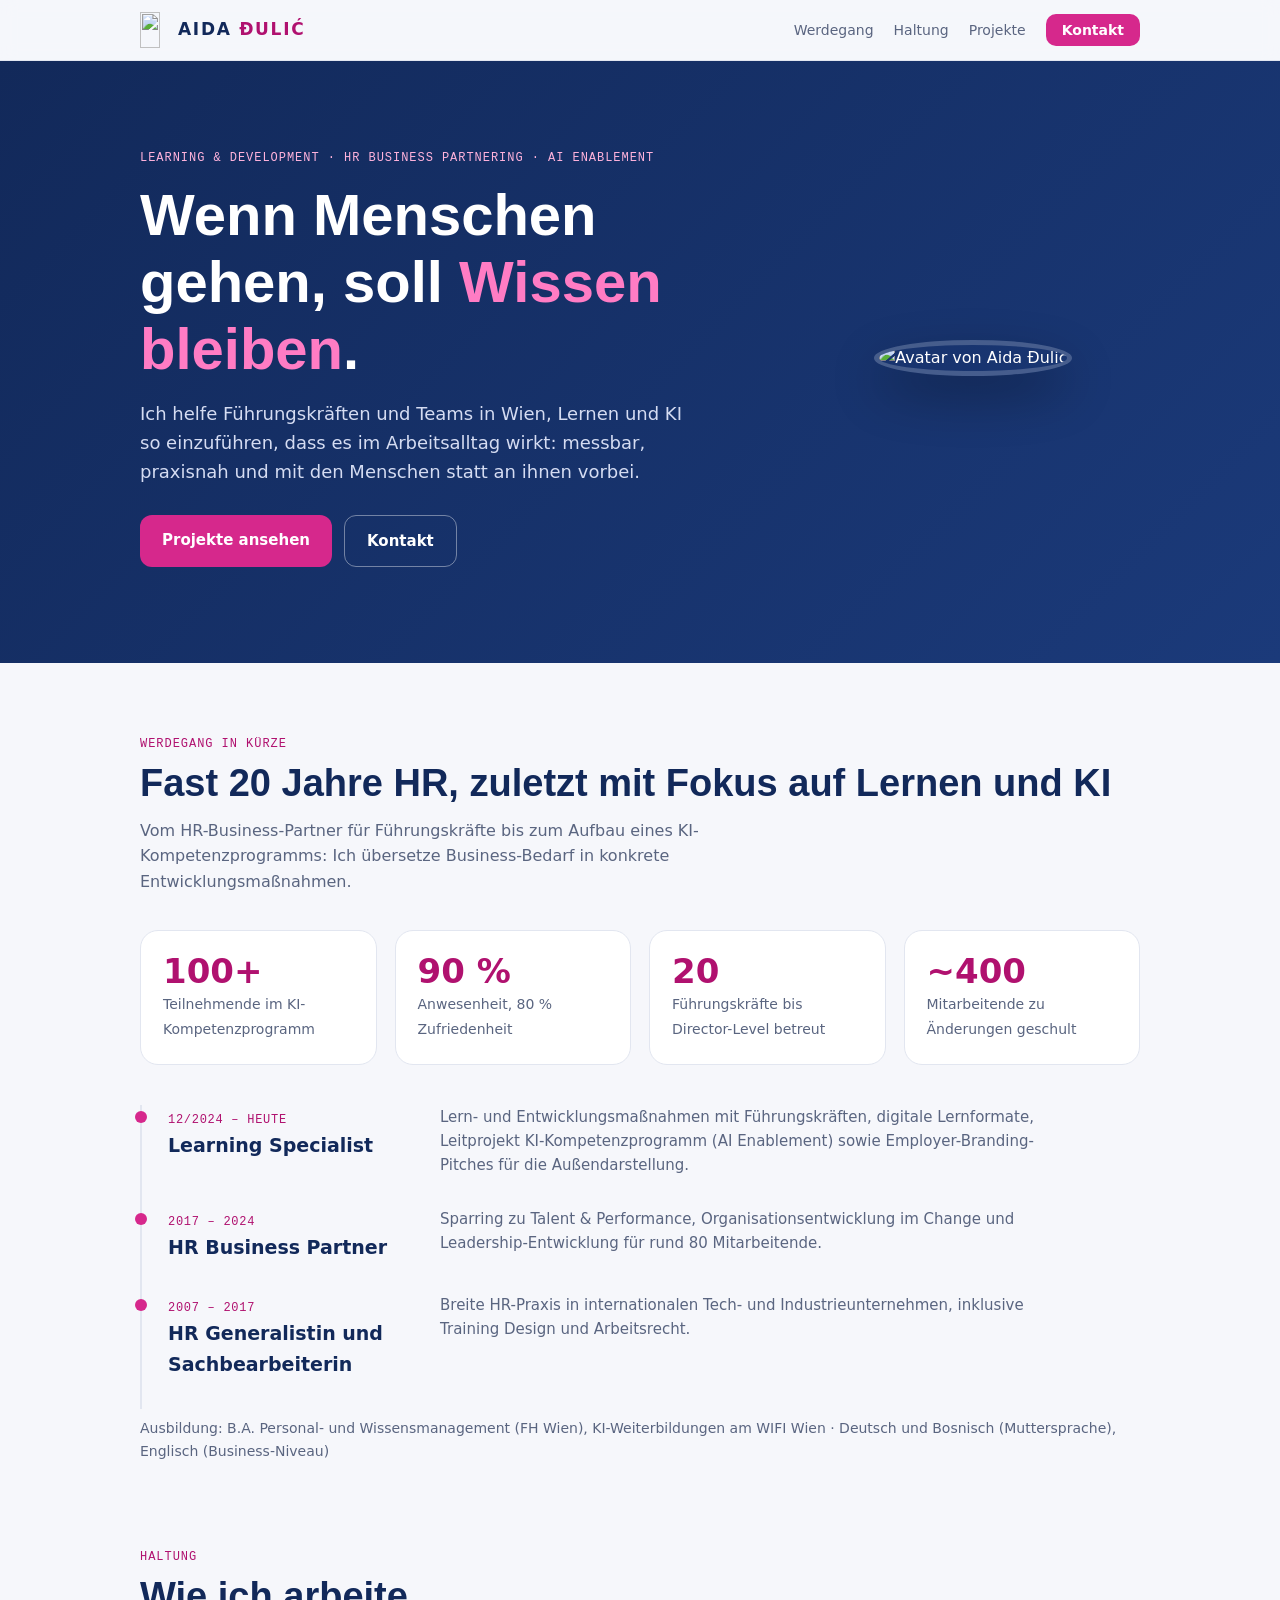
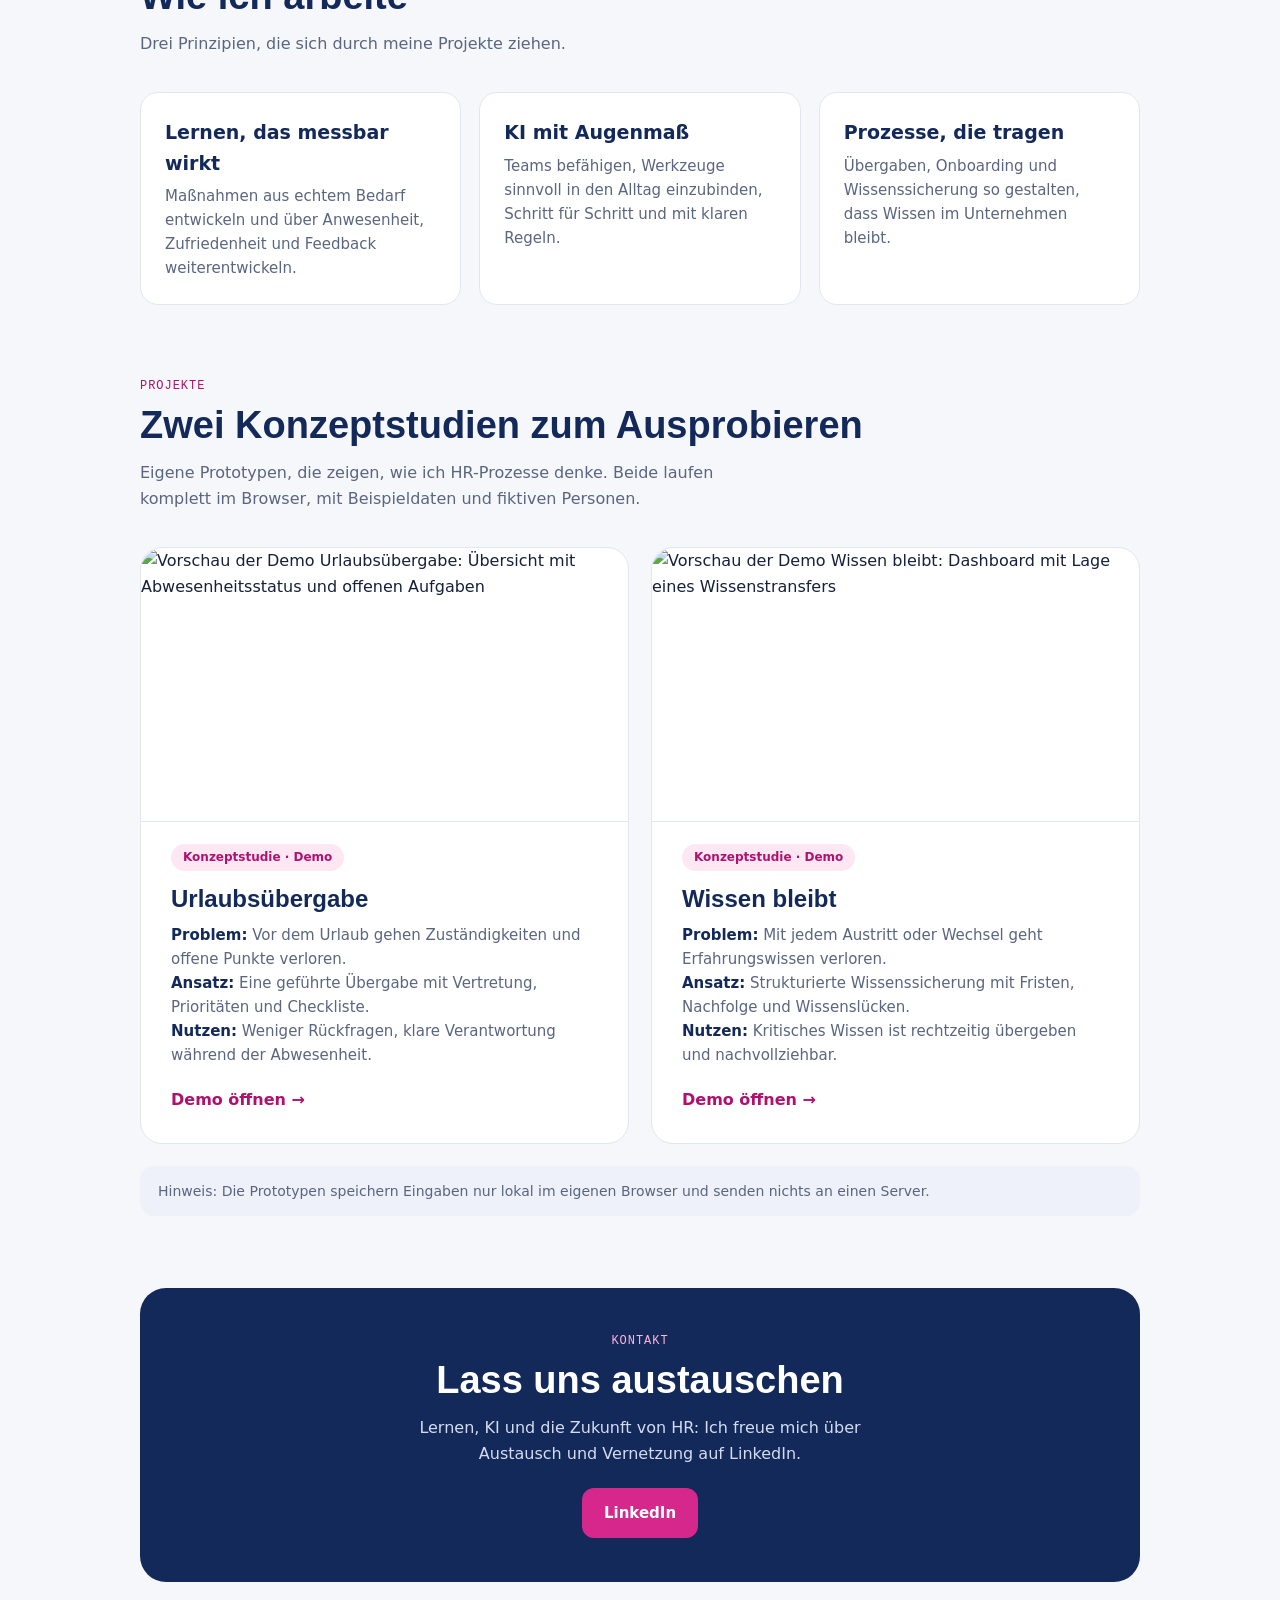
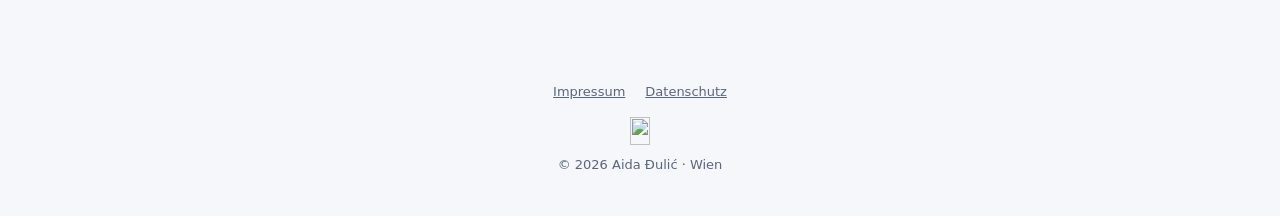
==== index.html @ 2b13f019 "Add files via upload" ====
<!doctype html>
<html lang="de">
<head>
<meta charset="utf-8">
<link rel="stylesheet" href="assets/fonts.css">
<meta name="viewport" content="width=device-width,initial-scale=1">
<title>Aida Đulić · Learning &amp; Development, HR Business Partnering, AI Enablement</title>
<meta name="description" content="Aida Đulić, Wien: Learning &amp; Development, HR Business Partnering und AI Enablement. Fast 20 Jahre HR-Erfahrung, zuletzt Aufbau eines KI-Kompetenzprogramms für über 100 Teilnehmende.">
<link rel="icon" type="image/svg+xml" href="assets/logo-mark.svg">
<style>
:root{--navy:#12295a;--navy2:#1b3a7a;--mag:#d6288c;--mag2:#b0116f;--ink:#16203a;--mute:#5a6580;--bg:#f6f7fb;--card:#fff;--line:#e2e6f0}
*{box-sizing:border-box}
html{scroll-behavior:smooth}
body{margin:0;font-family:'Hanken Grotesk',system-ui,sans-serif;color:var(--ink);background:var(--bg);line-height:1.6}
h1,h2,h3{font-family:'Bricolage Grotesque',sans-serif;line-height:1.15;margin:0}
a{color:inherit}
.wrap{max-width:1040px;margin:0 auto;padding:0 20px}
.mono{font-family:'IBM Plex Mono',monospace;font-size:12px;letter-spacing:.08em;text-transform:uppercase}
header.top{position:sticky;top:0;z-index:10;background:rgba(246,247,251,.9);backdrop-filter:blur(8px);border-bottom:1px solid var(--line)}
header.top .wrap{display:flex;align-items:center;justify-content:space-between;height:60px}
.brand{display:flex;align-items:center;gap:12px;font-family:'Syne','Bricolage Grotesque',system-ui,sans-serif;font-weight:600;font-size:17px;letter-spacing:.1em;text-transform:uppercase;color:var(--navy);text-decoration:none}
.brand img{height:36px;width:auto;display:block}
.brand i{color:var(--mag2);font-style:normal}
header.top nav a{margin-left:20px;font-size:14px;color:var(--mute);text-decoration:none}
header.top nav a:hover{color:var(--mag2)}
.hero{position:relative;overflow:hidden;background:linear-gradient(135deg,var(--navy),var(--navy2));color:#fff;padding:88px 0 96px}
.hero::before{content:"";position:absolute;right:-60px;bottom:-80px;width:520px;height:728px;background:url(assets/logo-mark-dark.svg) no-repeat center/contain;opacity:.07;pointer-events:none}
.hero .wrap{position:relative}
.hero .wrap{display:grid;grid-template-columns:1.3fr .7fr;gap:48px;align-items:center}
.hero .mono{color:#ffb3dc}
.hero h1{font-size:clamp(34px,5.5vw,58px);font-weight:800;margin:14px 0 18px}
.hero h1 em{font-style:normal;color:#ff7cc4}
.hero p{font-size:18px;color:#d5dcf2;max-width:560px;margin:0 0 28px}
.btns{display:flex;gap:12px;flex-wrap:wrap}
.btn{display:inline-block;padding:13px 22px;border-radius:12px;font-weight:600;text-decoration:none;font-size:15px}
.btn.pri{background:var(--mag);color:#fff}.btn.pri:hover{background:var(--mag2)}
.btn.sec{border:1.5px solid rgba(255,255,255,.4);color:#fff}.btn.sec:hover{background:rgba(255,255,255,.1)}
.avatar{text-align:center}
.avatar img{width:100%;max-width:300px;aspect-ratio:1;object-fit:cover;border-radius:50%;border:5px solid rgba(255,255,255,.2);box-shadow:0 20px 50px rgba(0,0,0,.3)}
.avatar small{display:block;margin-top:10px;color:#aab6dd;font-size:12px}
section{padding:72px 0}
section h2{font-size:clamp(26px,3.6vw,38px);color:var(--navy);margin:8px 0 12px}
section .mono{color:var(--mag2)}
.lead{color:var(--mute);max-width:640px;margin:0 0 36px}
.tiles{display:grid;grid-template-columns:repeat(3,1fr);gap:18px}
.tile{background:var(--card);border:1px solid var(--line);border-radius:18px;padding:24px}
.tile b{display:block;font-family:'Bricolage Grotesque',system-ui,sans-serif;font-size:19px;color:var(--navy);margin-bottom:6px}
.tile p{margin:0;color:var(--mute);font-size:15px}
.projects{display:grid;grid-template-columns:repeat(2,1fr);gap:22px}
.proj{background:var(--card);border:1px solid var(--line);border-radius:22px;padding:30px;display:flex;flex-direction:column;transition:.2s}
.proj:hover{transform:translateY(-3px);box-shadow:0 18px 40px rgba(18,41,90,.12)}
.proj .shot{display:block;width:calc(100% + 60px);margin:-30px -30px 22px;border-radius:22px 22px 0 0;border-bottom:1px solid var(--line);aspect-ratio:16/9;object-fit:cover;object-position:top}
.proj .tag{align-self:flex-start;background:#fde7f3;color:var(--mag2);border-radius:99px;padding:4px 12px;font-size:12px;font-weight:600;margin-bottom:14px}
.proj h3{font-size:24px;color:var(--navy);margin-bottom:10px}
.proj p{color:var(--mute);margin:0 0 20px;flex:1;font-size:15px}
.proj p b{color:var(--navy)}
.proj a.go{color:var(--mag2);font-weight:600;text-decoration:none}
.proj a.go:hover{text-decoration:underline}
.proj a.go::after{content:"";position:absolute;inset:0;border-radius:22px}
.proj{position:relative}
.hbtn{background:var(--mag);color:#fff!important;padding:8px 16px;border-radius:10px;font-weight:600}
header.top nav a.hbtn:hover{background:var(--mag2);color:#fff}
.stats{display:grid;grid-template-columns:repeat(4,1fr);gap:18px;margin-bottom:40px}
.stat{background:var(--card);border:1px solid var(--line);border-radius:18px;padding:22px}
.stat b{display:block;font-family:'Bricolage Grotesque',system-ui,sans-serif;font-size:34px;color:var(--mag2);line-height:1.1}
.stat span{font-size:14px;color:var(--mute)}
.tl{list-style:none;margin:0;padding:0;border-left:2px solid var(--line)}
.tl li{position:relative;padding:0 0 30px 26px;display:grid;grid-template-columns:240px 1fr;gap:6px 32px}
.tl li>div{grid-column:1}.tl li>p{grid-column:2;grid-row:1;margin:0}
.tl li::before{content:"";position:absolute;left:-7px;top:6px;width:12px;height:12px;border-radius:50%;background:var(--mag)}
.tl .yr{font-family:'IBM Plex Mono',monospace;font-size:12px;letter-spacing:.06em;color:var(--mag2)}
.tl b{display:block;font-family:'Bricolage Grotesque',system-ui,sans-serif;font-size:19px;color:var(--navy)}
.tl p{color:var(--mute);font-size:15px;max-width:620px}
.edu{margin-top:8px;font-size:14px;color:var(--mute)}
.note{margin-top:22px;font-size:14px;color:var(--mute);background:#eef1f9;border-radius:14px;padding:14px 18px}
.contact{background:var(--navy);color:#fff;border-radius:26px;padding:44px;text-align:center}
.contact h2{color:#fff}
.contact p{color:#d5dcf2;max-width:520px;margin:0 auto 22px}
.contact .btns{justify-content:center}
#contact-empty{color:#aab6dd;font-size:14px}
footer{padding:28px 0 40px;color:var(--mute);font-size:13px;text-align:center}
@media(max-width:820px){
 .stats{grid-template-columns:repeat(2,1fr)}
 .tl li{grid-template-columns:1fr}.tl li>p{grid-column:1;grid-row:auto}
 .hero .wrap{grid-template-columns:1fr}.avatar{order:-1}.avatar img{max-width:200px}
 .tiles,.projects{grid-template-columns:1fr}
 header.top nav a{margin-left:14px}.brand span{font-size:13px;white-space:nowrap}header.top nav a:nth-child(-n+2){display:none}.brand{gap:9px}.contact{padding:32px 20px}
}
</style>
</head>
<body>
<header class="top"><div class="wrap">
 <a class="brand" href="#" aria-label="Aida Đulić, Startseite"><img src="assets/logo-mark.svg" alt="" width="26" height="36"><span>Aida <i>Đulić</i></span></a>
 <nav><a href="#werdegang">Werdegang</a><a href="#stehe">Haltung</a><a href="#projekte">Projekte</a><a class="hbtn" href="#kontakt">Kontakt</a></nav>
</div></header>

<div class="hero"><div class="wrap">
 <div>
  <div class="mono">Learning &amp; Development · HR Business Partnering · AI Enablement</div>
  <h1>Wenn Menschen gehen, soll <em>Wissen bleiben</em>.</h1>
  <p>Ich helfe Führungskräften und Teams in Wien, Lernen und KI so einzuführen, dass es im Arbeitsalltag wirkt: messbar, praxisnah und mit den Menschen statt an ihnen vorbei.</p>
  <div class="btns">
   <a class="btn pri" href="#projekte">Projekte ansehen</a>
   <a class="btn sec" href="#kontakt">Kontakt</a>
  </div>
 </div>
 <div class="avatar">
  <img src="assets/aida.jpg" alt="Avatar von Aida Đulić">
 </div>
</div></div>

<section id="werdegang" style="padding-bottom:0"><div class="wrap">
 <div class="mono">Werdegang in Kürze</div>
 <h2>Fast 20 Jahre HR, zuletzt mit Fokus auf Lernen und KI</h2>
 <p class="lead">Vom HR-Business-Partner für Führungskräfte bis zum Aufbau eines KI-Kompetenzprogramms: Ich übersetze Business-Bedarf in konkrete Entwicklungsmaßnahmen.</p>
 <div class="stats">
  <div class="stat"><b>100+</b><span>Teilnehmende im KI-Kompetenzprogramm</span></div>
  <div class="stat"><b>90 %</b><span>Anwesenheit, 80 % Zufriedenheit</span></div>
  <div class="stat"><b>20</b><span>Führungskräfte bis Director-Level betreut</span></div>
  <div class="stat"><b>~400</b><span>Mitarbeitende zu Änderungen geschult</span></div>
 </div>
 <ul class="tl">
  <li><div><span class="yr">12/2024 – HEUTE</span><b>Learning Specialist</b></div><p>Lern- und Entwicklungsmaßnahmen mit Führungskräften, digitale Lernformate, Leitprojekt KI-Kompetenzprogramm (AI Enablement) sowie Employer-Branding-Pitches für die Außendarstellung.</p></li>
  <li><div><span class="yr">2017 – 2024</span><b>HR Business Partner</b></div><p>Sparring zu Talent &amp; Performance, Organisationsentwicklung im Change und Leadership-Entwicklung für rund 80 Mitarbeitende.</p></li>
  <li><div><span class="yr">2007 – 2017</span><b>HR Generalistin und Sachbearbeiterin</b></div><p>Breite HR-Praxis in internationalen Tech- und Industrieunternehmen, inklusive Training Design und Arbeitsrecht.</p></li>
 </ul>
 <p class="edu">Ausbildung: B.A. Personal- und Wissensmanagement (FH Wien), KI-Weiterbildungen am WIFI Wien · Deutsch und Bosnisch (Muttersprache), Englisch (Business-Niveau)</p>
</div></section>

<section id="stehe"><div class="wrap">
 <div class="mono">Haltung</div>
 <h2>Wie ich arbeite</h2>
 <p class="lead">Drei Prinzipien, die sich durch meine Projekte ziehen.</p>
 <div class="tiles">
  <div class="tile"><b>Lernen, das messbar wirkt</b><p>Maßnahmen aus echtem Bedarf entwickeln und über Anwesenheit, Zufriedenheit und Feedback weiterentwickeln.</p></div>
  <div class="tile"><b>KI mit Augenmaß</b><p>Teams befähigen, Werkzeuge sinnvoll in den Alltag einzubinden, Schritt für Schritt und mit klaren Regeln.</p></div>
  <div class="tile"><b>Prozesse, die tragen</b><p>Übergaben, Onboarding und Wissenssicherung so gestalten, dass Wissen im Unternehmen bleibt.</p></div>
 </div>
</div></section>

<section id="projekte" style="padding-top:0"><div class="wrap">
 <div class="mono">Projekte</div>
 <h2>Zwei Konzeptstudien zum Ausprobieren</h2>
 <p class="lead">Eigene Prototypen, die zeigen, wie ich HR-Prozesse denke. Beide laufen komplett im Browser, mit Beispieldaten und fiktiven Personen.</p>
 <div class="projects">
  <article class="proj">
   <img class="shot" src="assets/vorschau-urlaub.jpg" alt="Vorschau der Demo Urlaubsübergabe: Übersicht mit Abwesenheitsstatus und offenen Aufgaben" loading="lazy">
   <span class="tag">Konzeptstudie · Demo</span>
   <h3>Urlaubsübergabe</h3>
   <p><b>Problem:</b> Vor dem Urlaub gehen Zuständigkeiten und offene Punkte verloren.<br><b>Ansatz:</b> Eine geführte Übergabe mit Vertretung, Prioritäten und Checkliste.<br><b>Nutzen:</b> Weniger Rückfragen, klare Verantwortung während der Abwesenheit.</p>
   <a class="go" href="urlaubsuebergabe/">Demo öffnen &rarr;</a>
  </article>
  <article class="proj">
   <img class="shot" src="assets/vorschau-wissen.jpg" alt="Vorschau der Demo Wissen bleibt: Dashboard mit Lage eines Wissenstransfers" loading="lazy">
   <span class="tag">Konzeptstudie · Demo</span>
   <h3>Wissen bleibt</h3>
   <p><b>Problem:</b> Mit jedem Austritt oder Wechsel geht Erfahrungswissen verloren.<br><b>Ansatz:</b> Strukturierte Wissenssicherung mit Fristen, Nachfolge und Wissenslücken.<br><b>Nutzen:</b> Kritisches Wissen ist rechtzeitig übergeben und nachvollziehbar.</p>
   <a class="go" href="wissen-bleibt/">Demo öffnen &rarr;</a>
  </article>
 </div>
 <div class="note">Hinweis: Die Prototypen speichern Eingaben nur lokal im eigenen Browser und senden nichts an einen Server.</div>
</div></section>

<section id="kontakt" style="padding-top:0"><div class="wrap">
 <div class="contact">
  <div class="mono" style="color:#ffb3dc">Kontakt</div>
  <h2>Lass uns austauschen</h2>
  <p>Lernen, KI und die Zukunft von HR: Ich freue mich über Austausch und Vernetzung auf LinkedIn.</p>
  <div class="btns" id="contact-btns"></div>
  <div id="contact-empty">Kontaktdaten folgen.</div>
 </div>
</div></section>

<footer><nav style="margin-bottom:14px"><a href="impressum.html" style="margin:0 10px">Impressum</a><a href="datenschutz.html" style="margin:0 10px">Datenschutz</a></nav><img src="assets/logo-mark.svg" alt="" width="20" height="28" style="display:block;margin:0 auto 10px">© <span id="yr"></span> Aida Đulić · Wien</footer>

<script>
// Hier eintragen, dann erscheinen die Buttons automatisch:
var LANDING_EMAIL = "";     // z. B. "name@example.com"
var LANDING_LINKEDIN = "https://www.linkedin.com/in/aida-dulic/";  // z. B. "https://www.linkedin.com/in/dein-profil"
(function(){
 var b=document.getElementById('contact-btns'),n=0;
 if(LANDING_EMAIL){b.insertAdjacentHTML('beforeend','<a class="btn pri" href="mailto:'+encodeURI(LANDING_EMAIL)+'">E-Mail schreiben</a>');n++}
 if(LANDING_LINKEDIN){b.insertAdjacentHTML('beforeend','<a class="btn '+(LANDING_EMAIL?'sec':'pri')+'" target="_blank" rel="noopener" href="'+encodeURI(LANDING_LINKEDIN)+'">LinkedIn</a>');n++}
 if(n)document.getElementById('contact-empty').style.display='none';
 document.getElementById('yr').textContent=new Date().getFullYear();
})();
</script>
</body>
</html>
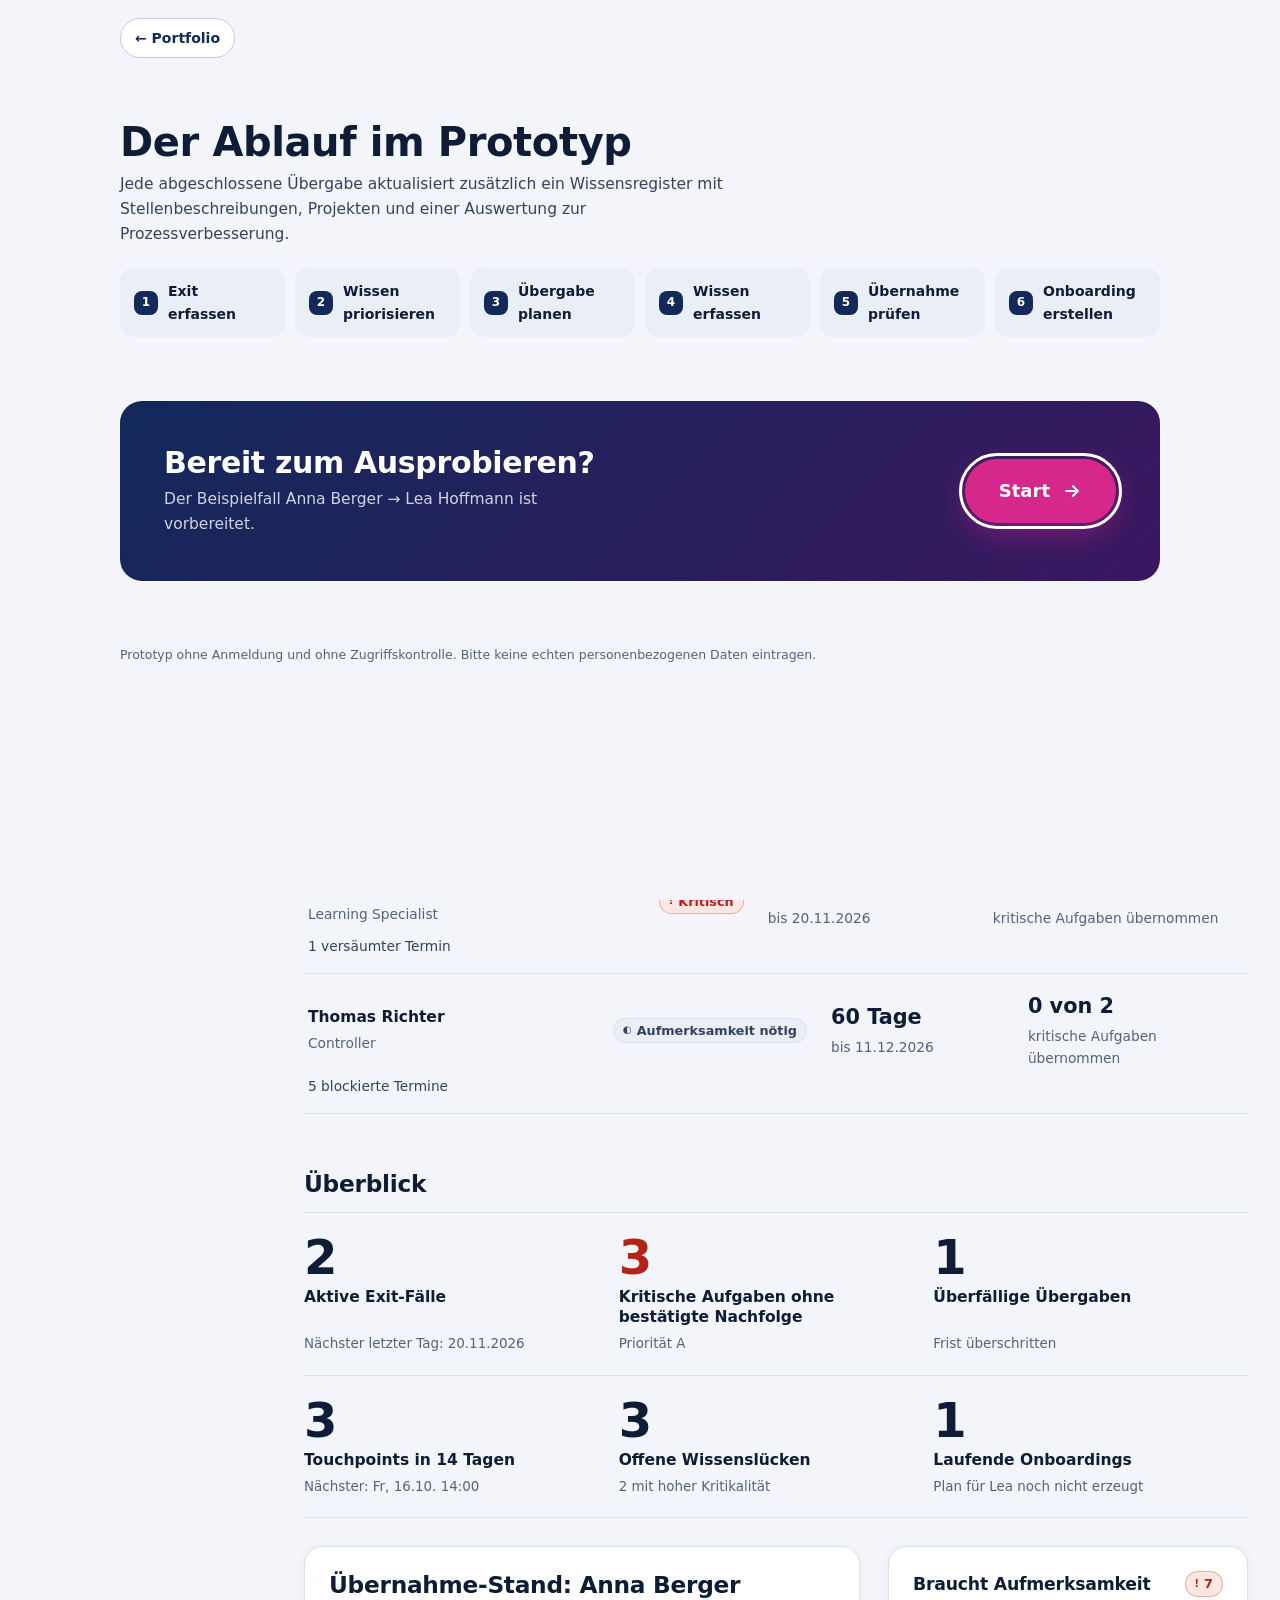
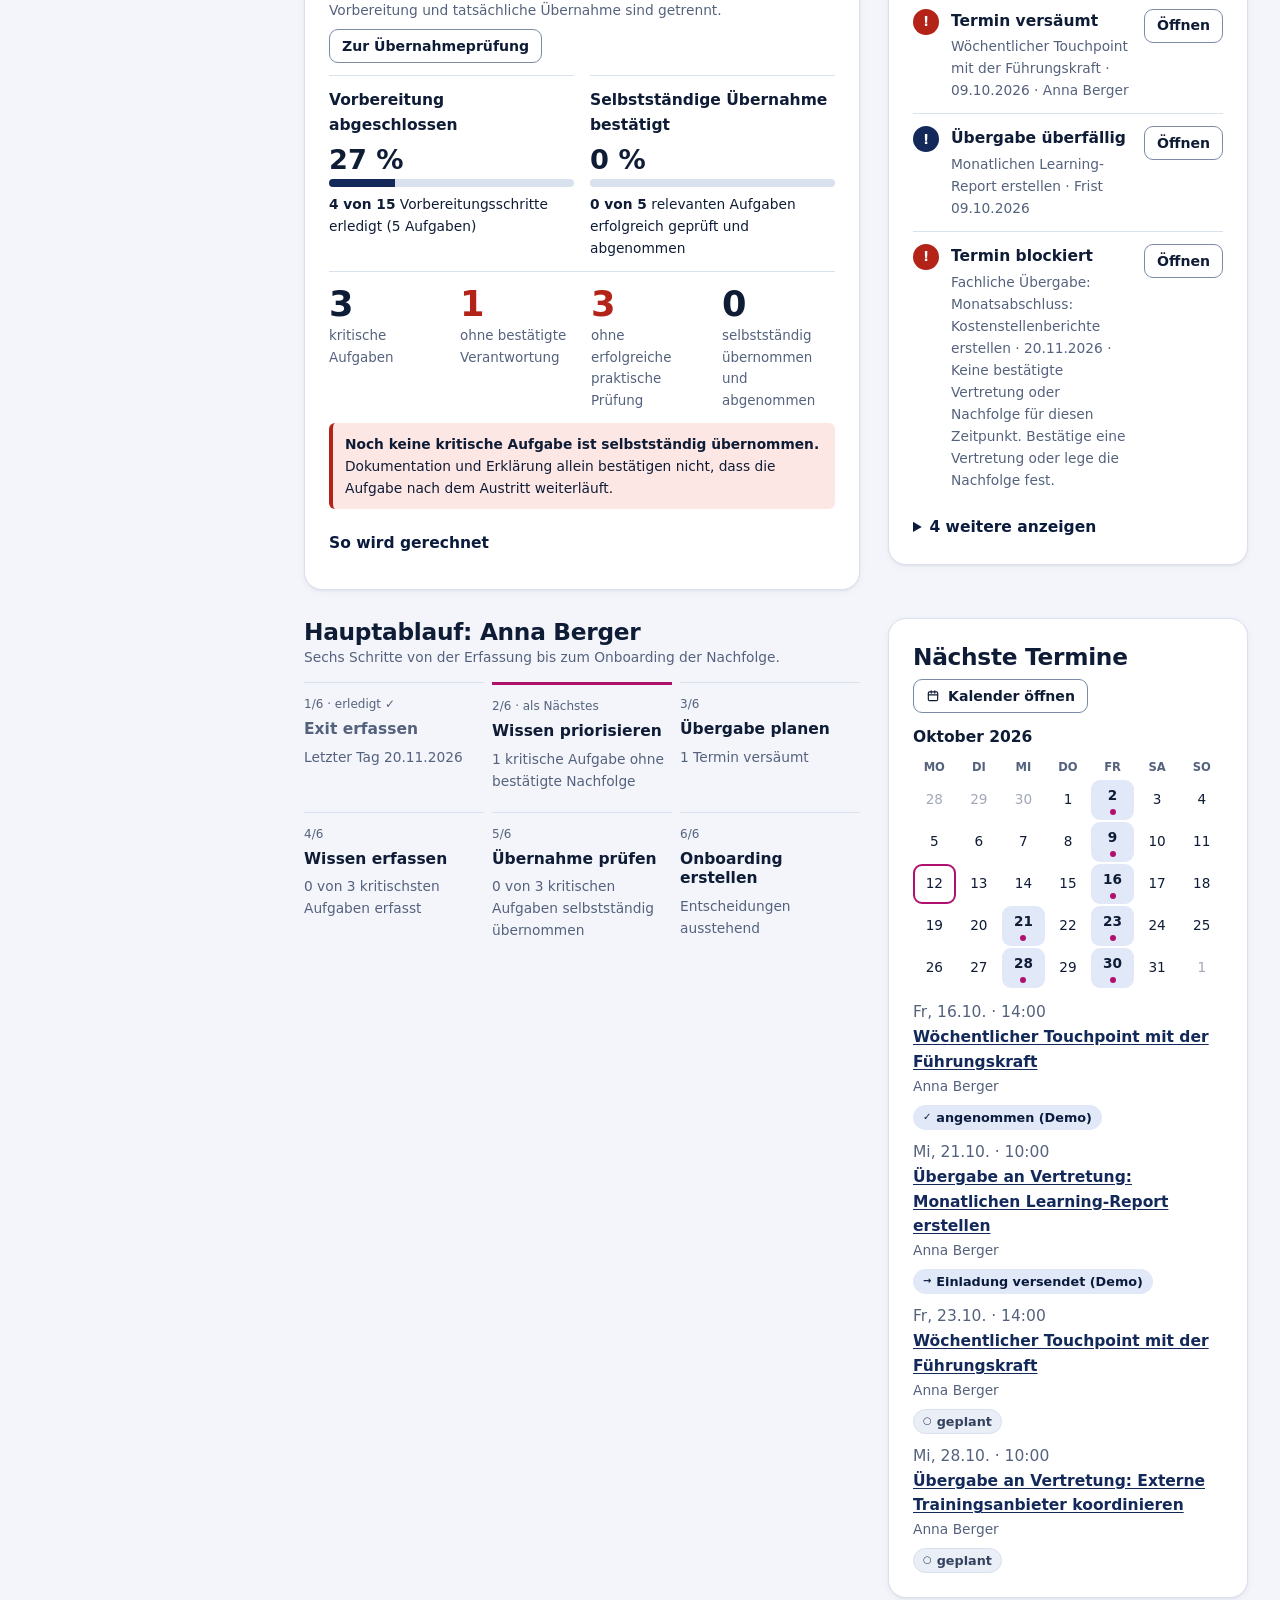
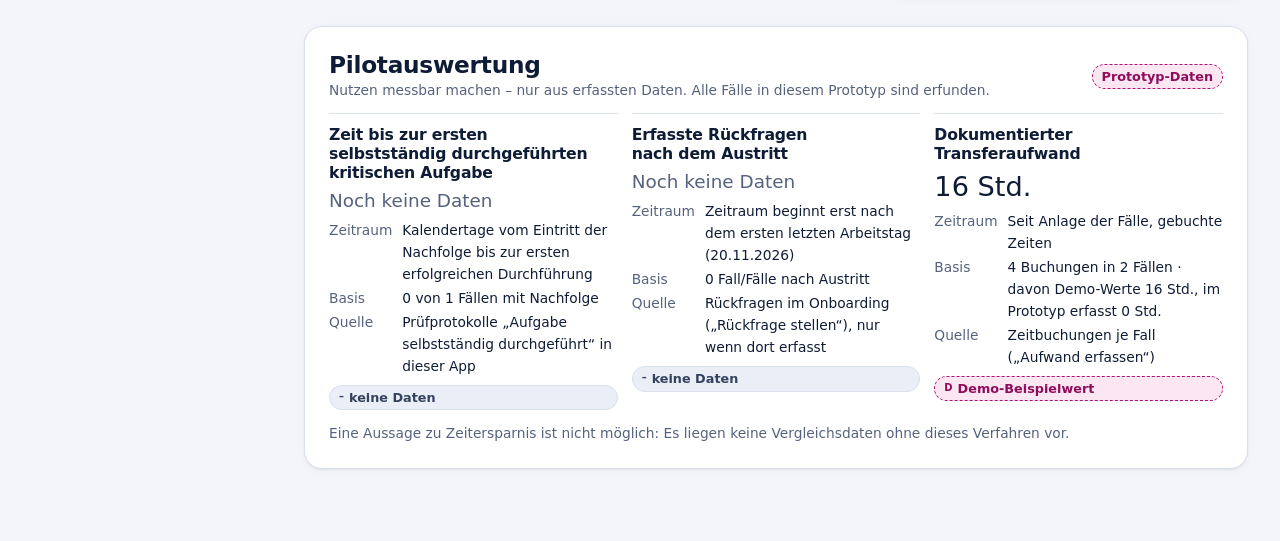
==== commit 1b81bf6d: "Add files via upload" ====
--- a/index.html
+++ b/index.html
@@ -2,188 +2,4034 @@
 <html lang="de">
 <head>
 <meta charset="utf-8">
-<link rel="stylesheet" href="assets/fonts.css">
-<meta name="viewport" content="width=device-width,initial-scale=1">
-<title>Aida Đulić · Learning &amp; Development, HR Business Partnering, AI Enablement</title>
-<meta name="description" content="Aida Đulić, Wien: Learning &amp; Development, HR Business Partnering und AI Enablement. Fast 20 Jahre HR-Erfahrung, zuletzt Aufbau eines KI-Kompetenzprogramms für über 100 Teilnehmende.">
-<link rel="icon" type="image/svg+xml" href="assets/logo-mark.svg">
+<link rel="stylesheet" href="../assets/fonts.css">
+<meta name="viewport" content="width=device-width,initial-scale=1,viewport-fit=cover">
+<style>body{margin:0}img{max-width:100%}</style>
+<title>Wissen bleibt</title>
 <style>
-:root{--navy:#12295a;--navy2:#1b3a7a;--mag:#d6288c;--mag2:#b0116f;--ink:#16203a;--mute:#5a6580;--bg:#f6f7fb;--card:#fff;--line:#e2e6f0}
+/* Layout: ruhige Arbeitsoberfläche – helle Seitenleiste (Petrol-getönt), Inhalt in einer Spalte bis 1180px, Detailinfos in Tabs und Dialogen. */
+:root{
+  --bg:#f3f5fa; --surface:#ffffff; --surface-2:#eaeef7;
+  --line:#d9e0ee; --line-strong:#7d8ba8;
+  --ink:#0f1c36; --ink-2:#34425f; --muted:#55627d;
+  --navy:#12295a; --navy-ink:#ffffff; --navy-strong:#0b1b3d; --navy-soft:#e1e8f8;
+  --magenta:#b0116f; --on-magenta:#ffffff; --magenta-strong:#8e0d5a; --magenta-soft:#fce6f2; --magenta-text:#8e0d5a;
+  --ok:#1f6b3a; --ok-soft:#dff0e4; --warn:#8a5400; --warn-soft:#fbefd2; --crit:#b42318; --crit-soft:#fde7e4;
+  --focus:#b0116f; --hero-bg:#12295a; --hero-ink:#ffffff;
+  --nav-bg:#0e1f46; --nav-ink:#e9eefb; --nav-muted:#a9b8dc; --nav-accent:#ff7fc3;
+  --glass:rgba(243,245,250,.86); --scrim:rgba(8,16,38,.5);
+  --shadow:0 1px 2px rgba(15,28,54,.06),0 8px 24px rgba(15,28,54,.09); --shadow-sm:0 1px 2px rgba(15,28,54,.05),0 2px 8px rgba(15,28,54,.04);
+  --f-display:"Bricolage Grotesque","Segoe UI",system-ui,sans-serif;
+  --f-body:"Hanken Grotesk","Segoe UI",system-ui,-apple-system,sans-serif;
+  --f-mono:"IBM Plex Mono",ui-monospace,Menlo,Consolas,monospace;
+  --r-sm:9px; --r-md:13px; --r-lg:18px;
+}
+@media (prefers-color-scheme: dark){:root:not([data-theme="light"]){
+  --bg:#0a1224; --surface:#111b35; --surface-2:#182544;
+  --line:#26355b; --line-strong:#5b6d96;
+  --ink:#e8edf8; --ink-2:#c2cce3; --muted:#9aa8c6;
+  --navy:#9db8f5; --navy-ink:#0b1b3d; --navy-strong:#c8d8fb; --navy-soft:#1b2b55;
+  --magenta:#f06cb4; --on-magenta:#3a0624; --magenta-strong:#f58cc6; --magenta-soft:#3d1630; --magenta-text:#f8a9d3;
+  --ok:#74c993; --ok-soft:#163322; --warn:#e9bd62; --warn-soft:#372a10; --crit:#f29180; --crit-soft:#3e1e18;
+  --focus:#f06cb4; --hero-bg:#1b3470; --hero-ink:#ffffff;
+  --nav-bg:#070e22; --nav-ink:#e9eefb; --nav-muted:#9fb0d6; --nav-accent:#ff7fc3;
+  --glass:rgba(10,18,36,.84); --scrim:rgba(0,0,0,.62);
+  --shadow:0 1px 2px rgba(0,0,0,.35),0 8px 24px rgba(0,0,0,.3); --shadow-sm:0 1px 2px rgba(0,0,0,.3);
+  color-scheme:dark}}
+:root[data-theme="dark"]{
+  --bg:#0a1224; --surface:#111b35; --surface-2:#182544;
+  --line:#26355b; --line-strong:#5b6d96;
+  --ink:#e8edf8; --ink-2:#c2cce3; --muted:#9aa8c6;
+  --navy:#9db8f5; --navy-ink:#0b1b3d; --navy-strong:#c8d8fb; --navy-soft:#1b2b55;
+  --magenta:#f06cb4; --on-magenta:#3a0624; --magenta-strong:#f58cc6; --magenta-soft:#3d1630; --magenta-text:#f8a9d3;
+  --ok:#74c993; --ok-soft:#163322; --warn:#e9bd62; --warn-soft:#372a10; --crit:#f29180; --crit-soft:#3e1e18;
+  --focus:#f06cb4; --hero-bg:#1b3470; --hero-ink:#ffffff;
+  --nav-bg:#070e22; --nav-ink:#e9eefb; --nav-muted:#9fb0d6; --nav-accent:#ff7fc3;
+  --glass:rgba(10,18,36,.84); --scrim:rgba(0,0,0,.62);
+  --shadow:0 1px 2px rgba(0,0,0,.35),0 8px 24px rgba(0,0,0,.3); --shadow-sm:0 1px 2px rgba(0,0,0,.3);
+  color-scheme:dark}
+
 *{box-sizing:border-box}
-html{scroll-behavior:smooth}
-body{margin:0;font-family:'Hanken Grotesk',system-ui,sans-serif;color:var(--ink);background:var(--bg);line-height:1.6}
-h1,h2,h3{font-family:'Bricolage Grotesque',sans-serif;line-height:1.15;margin:0}
-a{color:inherit}
-.wrap{max-width:1040px;margin:0 auto;padding:0 20px}
-.mono{font-family:'IBM Plex Mono',monospace;font-size:12px;letter-spacing:.08em;text-transform:uppercase}
-header.top{position:sticky;top:0;z-index:10;background:rgba(246,247,251,.9);backdrop-filter:blur(8px);border-bottom:1px solid var(--line)}
-header.top .wrap{display:flex;align-items:center;justify-content:space-between;height:60px}
-.brand{display:flex;align-items:center;gap:12px;font-family:'Syne','Bricolage Grotesque',system-ui,sans-serif;font-weight:600;font-size:17px;letter-spacing:.1em;text-transform:uppercase;color:var(--navy);text-decoration:none}
-.brand img{height:36px;width:auto;display:block}
-.brand i{color:var(--mag2);font-style:normal}
-header.top nav a{margin-left:20px;font-size:14px;color:var(--mute);text-decoration:none}
-header.top nav a:hover{color:var(--mag2)}
-.hero{position:relative;overflow:hidden;background:linear-gradient(135deg,var(--navy),var(--navy2));color:#fff;padding:88px 0 96px}
-.hero::before{content:"";position:absolute;right:-60px;bottom:-80px;width:520px;height:728px;background:url(assets/logo-mark-dark.svg) no-repeat center/contain;opacity:.07;pointer-events:none}
-.hero .wrap{position:relative}
-.hero .wrap{display:grid;grid-template-columns:1.3fr .7fr;gap:48px;align-items:center}
-.hero .mono{color:#ffb3dc}
-.hero h1{font-size:clamp(34px,5.5vw,58px);font-weight:800;margin:14px 0 18px}
-.hero h1 em{font-style:normal;color:#ff7cc4}
-.hero p{font-size:18px;color:#d5dcf2;max-width:560px;margin:0 0 28px}
-.btns{display:flex;gap:12px;flex-wrap:wrap}
-.btn{display:inline-block;padding:13px 22px;border-radius:12px;font-weight:600;text-decoration:none;font-size:15px}
-.btn.pri{background:var(--mag);color:#fff}.btn.pri:hover{background:var(--mag2)}
-.btn.sec{border:1.5px solid rgba(255,255,255,.4);color:#fff}.btn.sec:hover{background:rgba(255,255,255,.1)}
-.avatar{text-align:center}
-.avatar img{width:100%;max-width:300px;aspect-ratio:1;object-fit:cover;border-radius:50%;border:5px solid rgba(255,255,255,.2);box-shadow:0 20px 50px rgba(0,0,0,.3)}
-.avatar small{display:block;margin-top:10px;color:#aab6dd;font-size:12px}
-section{padding:72px 0}
-section h2{font-size:clamp(26px,3.6vw,38px);color:var(--navy);margin:8px 0 12px}
-section .mono{color:var(--mag2)}
-.lead{color:var(--mute);max-width:640px;margin:0 0 36px}
-.tiles{display:grid;grid-template-columns:repeat(3,1fr);gap:18px}
-.tile{background:var(--card);border:1px solid var(--line);border-radius:18px;padding:24px}
-.tile b{display:block;font-family:'Bricolage Grotesque',system-ui,sans-serif;font-size:19px;color:var(--navy);margin-bottom:6px}
-.tile p{margin:0;color:var(--mute);font-size:15px}
-.projects{display:grid;grid-template-columns:repeat(2,1fr);gap:22px}
-.proj{background:var(--card);border:1px solid var(--line);border-radius:22px;padding:30px;display:flex;flex-direction:column;transition:.2s}
-.proj:hover{transform:translateY(-3px);box-shadow:0 18px 40px rgba(18,41,90,.12)}
-.proj .shot{display:block;width:calc(100% + 60px);margin:-30px -30px 22px;border-radius:22px 22px 0 0;border-bottom:1px solid var(--line);aspect-ratio:16/9;object-fit:cover;object-position:top}
-.proj .tag{align-self:flex-start;background:#fde7f3;color:var(--mag2);border-radius:99px;padding:4px 12px;font-size:12px;font-weight:600;margin-bottom:14px}
-.proj h3{font-size:24px;color:var(--navy);margin-bottom:10px}
-.proj p{color:var(--mute);margin:0 0 20px;flex:1;font-size:15px}
-.proj p b{color:var(--navy)}
-.proj a.go{color:var(--mag2);font-weight:600;text-decoration:none}
-.proj a.go:hover{text-decoration:underline}
-.proj a.go::after{content:"";position:absolute;inset:0;border-radius:22px}
-.proj{position:relative}
-.hbtn{background:var(--mag);color:#fff!important;padding:8px 16px;border-radius:10px;font-weight:600}
-header.top nav a.hbtn:hover{background:var(--mag2);color:#fff}
-.stats{display:grid;grid-template-columns:repeat(4,1fr);gap:18px;margin-bottom:40px}
-.stat{background:var(--card);border:1px solid var(--line);border-radius:18px;padding:22px}
-.stat b{display:block;font-family:'Bricolage Grotesque',system-ui,sans-serif;font-size:34px;color:var(--mag2);line-height:1.1}
-.stat span{font-size:14px;color:var(--mute)}
-.tl{list-style:none;margin:0;padding:0;border-left:2px solid var(--line)}
-.tl li{position:relative;padding:0 0 30px 26px;display:grid;grid-template-columns:240px 1fr;gap:6px 32px}
-.tl li>div{grid-column:1}.tl li>p{grid-column:2;grid-row:1;margin:0}
-.tl li::before{content:"";position:absolute;left:-7px;top:6px;width:12px;height:12px;border-radius:50%;background:var(--mag)}
-.tl .yr{font-family:'IBM Plex Mono',monospace;font-size:12px;letter-spacing:.06em;color:var(--mag2)}
-.tl b{display:block;font-family:'Bricolage Grotesque',system-ui,sans-serif;font-size:19px;color:var(--navy)}
-.tl p{color:var(--mute);font-size:15px;max-width:620px}
-.edu{margin-top:8px;font-size:14px;color:var(--mute)}
-.note{margin-top:22px;font-size:14px;color:var(--mute);background:#eef1f9;border-radius:14px;padding:14px 18px}
-.contact{background:var(--navy);color:#fff;border-radius:26px;padding:44px;text-align:center}
-.contact h2{color:#fff}
-.contact p{color:#d5dcf2;max-width:520px;margin:0 auto 22px}
-.contact .btns{justify-content:center}
-#contact-empty{color:#aab6dd;font-size:14px}
-footer{padding:28px 0 40px;color:var(--mute);font-size:13px;text-align:center}
-@media(max-width:820px){
- .stats{grid-template-columns:repeat(2,1fr)}
- .tl li{grid-template-columns:1fr}.tl li>p{grid-column:1;grid-row:auto}
- .hero .wrap{grid-template-columns:1fr}.avatar{order:-1}.avatar img{max-width:200px}
- .tiles,.projects{grid-template-columns:1fr}
- header.top nav a{margin-left:14px}.brand span{font-size:13px;white-space:nowrap}header.top nav a:nth-child(-n+2){display:none}.brand{gap:9px}.contact{padding:32px 20px}
-}
+html,body{height:100%}
+body{background:var(--bg);color:var(--ink);font:15.5px/1.6 var(--f-body);-webkit-font-smoothing:antialiased}
+h1,h2,h3,h4{font-family:var(--f-display);font-weight:650;letter-spacing:-.012em;text-wrap:balance;margin:0;line-height:1.2;color:var(--ink)}
+h1{font-size:clamp(1.7rem,1.25rem + 1.5vw,2.3rem);letter-spacing:-.022em}
+p{margin:0} ul,ol{margin:0;padding-left:1.2em}
+a{color:var(--navy);text-underline-offset:2px}
+button,input,select,textarea{font:inherit;color:inherit}
+:focus-visible{outline:3px solid var(--focus);outline-offset:2px}
+.mono{font-family:var(--f-mono);font-size:.88em;font-variant-numeric:tabular-nums}
+.muted{color:var(--muted)} .small{font-size:.86rem} .tnum{font-variant-numeric:tabular-nums}
+.sr{position:absolute;width:1px;height:1px;overflow:hidden;clip:rect(0 0 0 0);white-space:nowrap}
+.skip{position:absolute;left:-9999px;top:8px;z-index:200;background:var(--surface);padding:8px 14px;border-radius:var(--r-sm)}
+.skip:focus{left:16px}
+.eyebrow{font-size:.74rem;font-weight:700;letter-spacing:.08em;text-transform:uppercase;color:var(--muted)}
+
+/* Shell */
+.shell{display:grid;grid-template-columns:272px minmax(0,1fr);min-height:100%}
+.side{position:sticky;top:0;height:100dvh;overflow:auto;background:var(--bg);border-right:1px solid var(--line);padding:22px 16px 18px;display:flex;flex-direction:column;gap:18px}
+.brand{display:flex;gap:10px;align-items:center;padding:0 6px}
+.brand-name{font-family:var(--f-display);font-weight:650;font-size:1.22rem;line-height:1.1}
+.brand-org{font-size:.78rem;color:var(--muted)}
+.nav{list-style:none;padding:0;display:flex;flex-direction:column;gap:2px}
+.nav-btn{width:100%;display:flex;align-items:center;gap:12px;padding:10px 12px;border:0;background:transparent;border-radius:var(--r-md);cursor:pointer;text-align:left;color:var(--ink-2);font-weight:550;transition:background .15s,color .15s,box-shadow .15s}
+.nav-btn:hover{background:var(--surface-2);color:var(--ink)}
+.nav-btn[aria-current="page"]{background:var(--surface);color:var(--navy-strong);font-weight:700;box-shadow:var(--shadow-sm),inset 0 0 0 1px var(--line)}.nav-btn[aria-current="page"] svg{color:var(--navy)}
+.nav-btn svg{flex:none}
+.nav-count{margin-left:auto;font-size:.75rem;font-weight:700;min-width:22px;text-align:center;padding:1px 6px;border-radius:99px;background:var(--surface);color:var(--ink);border:1px solid var(--line)}
+.nav-btn[aria-current="page"] .nav-count{background:var(--navy);color:var(--navy-ink);border-color:transparent}
+.side-foot{margin-top:auto;display:flex;flex-direction:column;gap:10px;padding:14px;border:1px dashed var(--line-strong);border-radius:var(--r-md)}
+.side-foot label{font-size:.78rem;font-weight:700;letter-spacing:.04em;text-transform:uppercase;color:var(--muted)}
+.mainwrap{min-width:0;display:flex;flex-direction:column}
+.topbar{display:flex;align-items:center;gap:12px;position:sticky;top:env(safe-area-inset-top,0px);z-index:30;background:var(--glass);-webkit-backdrop-filter:blur(14px);backdrop-filter:blur(14px);border-bottom:1px solid var(--line);padding:12px 32px}
+.rolebar{display:none}
+.rolebar strong{color:var(--ink)}
+main{padding:32px 32px 72px;max-width:1220px;width:100%;outline:none}
+.scrim{position:fixed;inset:0;background:var(--scrim);z-index:40}
+
+@media (max-width:960px){
+  .shell{display:block}
+  .side{position:fixed;left:0;top:0;bottom:0;width:min(310px,88vw);z-index:50;transform:translateX(-105%);transition:transform .22s ease;box-shadow:var(--shadow);height:100%}
+  .side.open{transform:none}
+  .menu-btn{display:grid}
+  .tabbar{display:grid}
+  .topbar{padding:10px 16px}
+  main{padding:22px 16px 116px}
+  #toasts{bottom:calc(84px + env(safe-area-inset-bottom,0px))}
+}
+@media (prefers-reduced-motion:reduce){*{transition:none!important;animation:none!important}}
+
+/* Buttons */
+.btn{display:inline-flex;align-items:center;justify-content:center;gap:8px;padding:9px 16px;min-height:42px;border-radius:var(--r-md);border:1px solid var(--line-strong);background:var(--surface);color:var(--ink);font-weight:650;cursor:pointer;text-decoration:none;line-height:1.2;transition:background .15s,border-color .15s,color .15s,box-shadow .15s,transform .1s}
+.btn:hover{border-color:var(--navy);color:var(--navy)}
+.btn-primary{background:var(--magenta);border-color:var(--magenta);color:var(--on-magenta);box-shadow:0 1px 2px rgba(142,13,90,.3)}
+.btn-primary:hover{background:var(--magenta-strong);border-color:var(--magenta-strong);color:var(--on-magenta)}
+.btn-magenta{background:var(--magenta-soft);border-color:var(--magenta);color:var(--magenta-text)}
+.btn-ghost{border-color:transparent;background:transparent;color:var(--navy)}
+.btn-ghost:hover{background:var(--navy-soft)}
+.btn-danger{color:var(--crit);border-color:var(--crit)}
+.btn-sm{min-height:34px;padding:5px 12px;font-size:.88rem;border-radius:var(--r-sm)}
+.btn-block{width:100%}
+.btn[aria-disabled="true"]{opacity:.62;border-style:dashed;cursor:not-allowed;color:var(--muted)}
+.btn[aria-disabled="true"]:hover{color:var(--muted);border-color:var(--line-strong);background:var(--surface)}
+.btn-row{display:flex;flex-wrap:wrap;gap:8px;align-items:center}
+.icon-btn{border:0;background:transparent;width:38px;height:38px;border-radius:var(--r-sm);cursor:pointer;display:inline-grid;place-items:center;color:var(--ink)}
+.icon-btn:hover{background:var(--surface-2)}
+.linkbtn{border:0;background:none;padding:0;color:var(--navy);font-weight:600;cursor:pointer;text-decoration:underline;text-underline-offset:2px;text-align:left}
+
+/* Page head */
+.page-head{display:flex;flex-wrap:wrap;gap:16px;justify-content:space-between;align-items:flex-end;margin-bottom:28px}
+.page-head .lead{color:var(--ink-2);max-width:62ch;margin-top:6px}
+.crumbs{font-size:.86rem;margin-bottom:6px}
+
+/* Cards & sections */
+.card{background:var(--surface);border:1px solid var(--line);border-radius:var(--r-lg);padding:24px;box-shadow:var(--shadow-sm)}
+.card-flat{background:var(--surface-2);border-radius:var(--r-md);padding:16px}
+.section{display:flex;flex-direction:column;gap:14px}
+.section + .section{margin-top:28px}
+.sec-head{display:flex;flex-wrap:wrap;gap:10px;justify-content:space-between;align-items:center}
+.grid-2{display:grid;grid-template-columns:minmax(0,1.6fr) minmax(0,1fr);gap:20px;align-items:start}
+.grid-2e{display:grid;grid-template-columns:repeat(2,minmax(0,1fr));gap:20px;align-items:start}
+@media (max-width:1100px){.grid-2,.grid-2e{grid-template-columns:minmax(0,1fr)}}
+.stack{display:flex;flex-direction:column;gap:12px}
+.stack-s{display:flex;flex-direction:column;gap:6px}
+.row{display:flex;flex-wrap:wrap;gap:8px;align-items:center}
+.between{display:flex;flex-wrap:wrap;gap:8px;justify-content:space-between;align-items:center}
+.dl{display:grid;grid-template-columns:minmax(120px,190px) minmax(0,1fr);gap:8px 16px;margin:0}
+.dl dt{color:var(--muted);font-size:.88rem}
+.dl dd{margin:0;min-width:0}
+@media (max-width:560px){.dl{grid-template-columns:minmax(0,1fr)}.dl dd{margin-bottom:6px}}
+
+/* KPI */
+.kpis{display:grid;grid-template-columns:repeat(3,minmax(0,1fr));gap:14px}
+@media (max-width:900px){.kpis{grid-template-columns:repeat(2,minmax(0,1fr))}}
+@media (max-width:420px){.kpis{grid-template-columns:minmax(0,1fr)}}
+.kpi{display:flex;flex-direction:column;gap:4px;text-align:left;padding:18px 20px;border-radius:var(--r-lg);border:1px solid var(--line);background:var(--surface);cursor:pointer;min-height:124px;box-shadow:var(--shadow-sm);transition:transform .15s,box-shadow .15s,border-color .15s}
+.kpi:hover{border-color:var(--navy);box-shadow:var(--shadow);transform:translateY(-2px)}
+.kpi-num{font-family:var(--f-display);font-size:2.2rem;line-height:1;font-weight:650;font-variant-numeric:tabular-nums}
+.kpi-label{font-weight:600}
+.kpi-sub{font-size:.84rem;color:var(--muted);margin-top:auto;display:flex;align-items:center;gap:6px}
+.kpi.attn .kpi-num{color:var(--warn)}
+.kpi.crit .kpi-num{color:var(--crit)}
+
+/* Chips */
+.chip{display:inline-flex;align-items:center;gap:5px;padding:2px 9px;border-radius:99px;font-size:.8rem;font-weight:600;border:1px solid transparent;white-space:nowrap;line-height:1.5}
+.chip-i{font-size:.78em;font-weight:800}
+.chip-ok{background:var(--ok-soft);color:var(--ok);border-color:color-mix(in srgb,var(--ok) 30%,transparent)}
+.chip-warn{background:var(--warn-soft);color:var(--warn);border-color:color-mix(in srgb,var(--warn) 30%,transparent)}
+.chip-crit{background:var(--crit-soft);color:var(--crit);border-color:color-mix(in srgb,var(--crit) 30%,transparent)}
+.chip-info{background:var(--navy-soft);color:var(--navy-strong)}
+.chip-neutral{background:var(--surface-2);color:var(--ink-2);border-color:var(--line)}
+.chip-demo{background:var(--magenta-soft);color:var(--magenta-text);border:1px dashed var(--magenta)}
+.prio{display:inline-grid;place-items:center;width:26px;height:26px;border-radius:7px;font-weight:800;font-size:.85rem;font-family:var(--f-display);flex:none}
+.prio-A{background:var(--crit);color:var(--surface)} .prio-B{background:var(--warn-soft);color:var(--warn);border:1.5px solid var(--warn)} .prio-C{background:var(--surface);color:var(--ink-2);border:1.5px dashed var(--line-strong)}
+
+/* Lists */
+.rows{list-style:none;padding:0;margin:0;border:1px solid var(--line);border-radius:var(--r-lg);background:var(--surface);overflow:hidden;box-shadow:var(--shadow-sm)}
+.rows > li + li{border-top:1px solid var(--line)}
+.rowbtn{display:grid;grid-template-columns:auto minmax(0,1fr) auto;gap:6px 16px;align-items:center;width:100%;padding:16px 20px;background:none;border:0;text-align:left;cursor:pointer;transition:background .12s}
+.rowbtn:hover{background:var(--surface-2)}
+.row-title{font-weight:650}
+.row-meta{display:flex;flex-wrap:wrap;gap:6px 14px;font-size:.86rem;color:var(--muted);margin-top:3px}
+.row-side{display:flex;flex-direction:column;align-items:flex-end;gap:6px}
+@media (max-width:640px){.rowbtn{grid-template-columns:auto minmax(0,1fr)}.row-side{grid-column:2;align-items:flex-start}}
+.plain{list-style:none;padding:0;margin:0;display:flex;flex-direction:column;gap:10px}
+
+/* Stepper */
+.steps{display:flex;gap:3px;align-items:center}
+.steps i{display:block;width:22px;height:7px;border-radius:2px;background:var(--line)}
+.steps i.on{background:var(--navy)}
+.stepper{list-style:none;padding:0;margin:0;display:flex;flex-wrap:wrap;gap:6px}
+.stepper li{display:flex;align-items:center;gap:6px;padding:5px 10px 5px 6px;border-radius:99px;border:1px solid var(--line);font-size:.84rem;color:var(--muted);background:var(--surface)}
+.stepper li .n{display:inline-grid;place-items:center;width:20px;height:20px;border-radius:50%;border:1.5px solid var(--line-strong);font-size:.72rem;font-weight:700}
+.stepper li.done{color:var(--ink-2)} .stepper li.done .n{background:var(--navy);border-color:var(--navy);color:var(--navy-ink)}
+.stepper li.cur{border-color:var(--navy);color:var(--ink);font-weight:650;background:var(--navy-soft)}
+.stepper li.cur .n{border-color:var(--navy);color:var(--navy-strong)}
+
+/* Tabs */
+.tabs{display:flex;gap:2px;border-bottom:1px solid var(--line);overflow-x:auto;margin-bottom:22px;scrollbar-width:thin}
+.tab{border:0;background:none;padding:10px 14px;font-weight:600;color:var(--muted);cursor:pointer;border-bottom:3px solid transparent;white-space:nowrap;display:flex;gap:6px;align-items:center}
+.tab:hover{color:var(--ink)}
+.tab[aria-selected="true"]{color:var(--navy-strong);border-bottom-color:var(--navy)}
+.seg{display:inline-flex;border:1px solid var(--line-strong);border-radius:var(--r-sm);overflow:hidden}
+.seg button{border:0;background:var(--surface);padding:6px 12px;cursor:pointer;font-weight:600;color:var(--ink-2)}
+.seg button[aria-pressed="true"]{background:var(--navy);color:var(--navy-ink)}
+
+/* Timeline */
+.tl{list-style:none;padding:0;margin:0;position:relative}
+.tl::before{content:"";position:absolute;left:15px;top:8px;bottom:8px;width:2px;background:var(--line)}
+.tl li{position:relative;display:grid;grid-template-columns:32px minmax(0,1fr);gap:12px;padding:8px 0}
+.tl-dot{width:32px;height:32px;border-radius:50%;display:grid;place-items:center;background:var(--surface);border:2px solid var(--line-strong);z-index:1;font-size:.8rem;font-weight:800;color:var(--muted)}
+.tl-dot.done{background:var(--navy);border-color:var(--navy);color:var(--navy-ink)}
+.tl-dot.miss{background:var(--crit-soft);border-color:var(--crit);color:var(--crit)}
+.tl-dot.end{background:var(--magenta);border-color:var(--magenta);color:var(--surface)}
+.tl-dot.off{border-style:dashed}
+.tl-body{min-width:0;display:flex;flex-wrap:wrap;gap:4px 10px;align-items:center;justify-content:space-between}
+.tl-date{font-family:var(--f-mono);font-size:.82rem;color:var(--muted);font-variant-numeric:tabular-nums}
+
+/* Alerts */
+.alert{display:flex;gap:12px;align-items:flex-start;padding:12px 14px;border-radius:var(--r-md);border:1px solid var(--line);background:var(--surface)}
+.alert-crit{border-color:var(--crit);background:var(--crit-soft)}
+.alert-warn{border-color:var(--warn);background:var(--warn-soft)}
+.alert-info{border-color:var(--navy);background:var(--navy-soft)}
+.alert-demo{border:1px dashed var(--magenta);background:var(--magenta-soft);color:var(--ink)}
+.alert-ico{flex:none;display:grid;place-items:center;width:26px;height:26px;border-radius:50%;font-weight:800;font-size:.85rem}
+.alert-crit .alert-ico{background:var(--crit);color:var(--surface)}
+.alert-warn .alert-ico{background:var(--warn);color:var(--surface)}
+.alert-info .alert-ico{background:var(--navy);color:var(--navy-ink)}
+.alert-demo .alert-ico{background:var(--magenta);color:var(--surface)}
+.alert > div{min-width:0;flex:1}
+
+/* Forms */
+.form{display:flex;flex-direction:column;gap:16px}
+.fgrid{display:grid;grid-template-columns:repeat(2,minmax(0,1fr));gap:16px}
+@media (max-width:640px){.fgrid{grid-template-columns:minmax(0,1fr)}}
+.field{display:flex;flex-direction:column;gap:5px;min-width:0}
+.field.full{grid-column:1/-1}
+.field > label,.legend{font-weight:650;font-size:.92rem}
+.hint{font-size:.83rem;color:var(--muted)}
+.input,select.input,textarea.input{width:100%;padding:9px 11px;border:1px solid var(--line-strong);border-radius:var(--r-sm);background:var(--surface);min-height:40px}
+textarea.input{min-height:96px;resize:vertical;line-height:1.5}
+.input:hover{border-color:var(--navy)}
+.input[aria-invalid="true"]{border-color:var(--crit);border-width:2px}
+.err{color:var(--crit);font-size:.85rem;font-weight:600;display:flex;gap:6px;align-items:flex-start}
+.err::before{content:"!";display:inline-grid;place-items:center;width:17px;height:17px;flex:none;border-radius:50%;background:var(--crit);color:var(--surface);font-size:.72rem;font-weight:800;margin-top:1px}
+.warnmsg{color:var(--warn);font-size:.85rem;font-weight:600}
+.err-sum{padding:10px 14px;border-radius:var(--r-md);background:var(--crit-soft);border:1px solid var(--crit);color:var(--ink);font-weight:600}
+fieldset{border:0;padding:0;margin:0;min-width:0}
+.choices{display:flex;flex-wrap:wrap;gap:8px}
+.choice{display:flex;gap:8px;align-items:flex-start;padding:9px 12px;border:1px solid var(--line-strong);border-radius:var(--r-sm);cursor:pointer;background:var(--surface)}
+.choice:has(input:checked){border-color:var(--navy);background:var(--navy-soft);box-shadow:inset 0 0 0 1px var(--navy)}
+.choice input{margin-top:3px;accent-color:var(--navy)}
+.choice-col{flex-direction:column;gap:2px}
+input[type=checkbox],input[type=radio]{accent-color:var(--navy);width:17px;height:17px}
+
+/* Table */
+.tablewrap{overflow-x:auto;border:1px solid var(--line);border-radius:var(--r-md)}
+table{border-collapse:collapse;width:100%;font-size:.92rem}
+th,td{padding:9px 12px;text-align:left;border-bottom:1px solid var(--line);vertical-align:top}
+th{font-size:.78rem;text-transform:uppercase;letter-spacing:.05em;color:var(--muted);background:var(--surface-2)}
+tr:last-child td{border-bottom:0}
+
+/* Modal */
+#modal{position:fixed;inset:0;z-index:80;display:grid;place-items:center;padding:16px}
+.modal-back{position:absolute;inset:0;background:var(--scrim)}
+.modal-card{position:relative;background:var(--surface);border-radius:22px;width:min(760px,100%);max-height:min(88dvh,900px);display:flex;flex-direction:column;box-shadow:0 24px 70px rgba(0,0,0,.28);border:1px solid var(--line)}
+.modal-card.wide{width:min(980px,100%)}
+.modal-head{display:flex;gap:12px;justify-content:space-between;align-items:flex-start;padding:18px 20px 12px;border-bottom:1px solid var(--line)}
+.modal-body{padding:18px 20px 22px;overflow:auto;display:flex;flex-direction:column;gap:18px}
+
+/* Toast */
+#toasts{position:fixed;left:50%;transform:translateX(-50%);bottom:calc(20px + env(safe-area-inset-bottom,0px));z-index:120;display:flex;flex-direction:column;gap:8px;width:min(440px,calc(100vw - 32px))}
+.toast{background:var(--ink);color:var(--bg);padding:13px 18px;border-radius:var(--r-md);box-shadow:var(--shadow);display:flex;gap:10px;align-items:flex-start;font-weight:500;animation:rise .2s ease both}
+.toast.t-err{background:var(--crit);color:var(--surface)}
+.toast b{flex:none}
+
+/* Empty */
+.empty{border:1.5px dashed var(--line-strong);border-radius:var(--r-lg);padding:28px 20px;text-align:center;display:flex;flex-direction:column;gap:10px;align-items:center;color:var(--ink-2)}
+.empty h3{color:var(--ink)}
+
+/* Flow strip */
+.flow{list-style:none;padding:0;margin:0;display:grid;grid-template-columns:repeat(6,minmax(0,1fr));gap:8px;counter-reset:f}
+@media (max-width:1100px){.flow{grid-template-columns:repeat(3,minmax(0,1fr))}}
+@media (max-width:520px){.flow{grid-template-columns:minmax(0,1fr)}}
+.flow button{width:100%;height:100%;text-align:left;border:1px solid var(--line);background:var(--surface);border-radius:var(--r-md);padding:14px;cursor:pointer;display:flex;flex-direction:column;gap:6px;box-shadow:var(--shadow-sm);transition:border-color .15s,transform .15s}
+.flow button:hover{border-color:var(--navy)}
+.flow .fn{font-family:var(--f-mono);font-size:.75rem;color:var(--muted)}
+.flow .ft{font-weight:650;line-height:1.25}
+.flow .done{background:var(--navy-soft);border-color:transparent}
+.flow .now{border:2px solid var(--magenta)}
+
+/* Calendar */
+.cal{display:grid;grid-template-columns:repeat(7,minmax(0,1fr));border:1px solid var(--line);border-radius:var(--r-md);overflow:hidden;background:var(--line);gap:1px}
+.cal-h{background:var(--surface-2);padding:6px 8px;font-size:.78rem;font-weight:700;color:var(--muted);text-transform:uppercase;letter-spacing:.05em}
+.cal-d{background:var(--surface);min-height:104px;padding:6px;display:flex;flex-direction:column;gap:4px;min-width:0}
+.cal-d.out{background:var(--surface-2)}
+.cal-d.out .cal-n{opacity:.5}
+.cal-n{font-family:var(--f-mono);font-size:.8rem;color:var(--muted)}
+.cal-d.today .cal-n{display:inline-grid;place-items:center;background:var(--magenta);color:var(--surface);border-radius:99px;width:24px;height:24px;font-weight:700}
+.cal-ev{border:0;text-align:left;font-size:.76rem;line-height:1.25;padding:3px 6px;border-radius:5px;background:var(--navy-soft);color:var(--navy-strong);cursor:pointer;font-weight:600;overflow:hidden;text-overflow:ellipsis;white-space:nowrap;width:100%}
+.cal-ev.miss{background:var(--crit-soft);color:var(--crit)}
+.cal-ev.done{background:var(--surface-2);color:var(--muted);text-decoration:line-through}
+.cal-ev.end{background:var(--magenta);color:var(--surface)}
+
+
+/* Tree */
+.tree,.tree ul{list-style:none;margin:0;padding:0}
+.tree ul{padding-left:22px;border-left:2px solid var(--line);margin-left:12px}
+.tree li{padding:4px 0}
+.node{display:inline-flex;flex-wrap:wrap;gap:4px 10px;align-items:center;padding:8px 12px;border:1px solid var(--line);border-radius:var(--r-md);background:var(--surface);cursor:pointer;text-align:left;max-width:100%}
+.node:hover{border-color:var(--navy)}
+.node-unit{background:var(--surface-2);font-weight:700}
+
+/* Invite */
+.invite{border:1px solid var(--line-strong);border-radius:var(--r-md);overflow:hidden}
+.invite-head{background:var(--surface-2);padding:12px 16px;display:flex;flex-direction:column;gap:2px}
+.invite-body{padding:14px 16px;display:flex;flex-direction:column;gap:10px}
+
+.pill-person{display:inline-flex;align-items:center;gap:6px;font-weight:500}
+.avatar{display:inline-grid;place-items:center;width:26px;height:26px;border-radius:50%;background:var(--navy-soft);color:var(--navy-strong);font-size:.72rem;font-weight:800;flex:none}
+.avatar.lg{width:44px;height:44px;font-size:1rem}
+.kv{display:flex;flex-direction:column;gap:2px}
+.kv span:first-child{font-size:.8rem;color:var(--muted)}
+.meta-grid{display:grid;grid-template-columns:repeat(auto-fit,minmax(170px,1fr));gap:14px 20px}
+.progress{height:8px;border-radius:99px;background:var(--line);overflow:hidden}
+.progress > i{display:block;height:100%;background:var(--navy)}
+.qa{border-left:0;padding:14px 16px;border-radius:var(--r-md);background:var(--surface-2)}
+.check-li{display:flex;gap:10px;align-items:flex-start;padding:10px 12px;border:1px solid var(--line);border-radius:var(--r-md);background:var(--surface)}
+.check-li.isdone .ci-text{text-decoration:line-through;color:var(--muted)}
+.ci-text{font-weight:600}
+.divider{height:1px;background:var(--line);margin:4px 0}
+.suggest{border:1px dashed var(--navy);background:var(--surface);border-radius:var(--r-md);padding:12px 14px;display:flex;flex-direction:column;gap:8px}
+.tag{font-size:.74rem;font-weight:700;letter-spacing:.05em;text-transform:uppercase}
+
+/* ===== Modern layer ===== */
+@keyframes rise{from{opacity:0;transform:translateY(8px)}to{opacity:1;transform:none}}
+#main.enter{animation:rise .24s ease both}
+.menu-btn{display:none}
+.search{flex:1;max-width:480px;display:flex;align-items:center;gap:10px;height:42px;padding:0 14px;border:1px solid var(--line);border-radius:999px;background:var(--surface);color:var(--muted);cursor:pointer;text-align:left;min-width:0;box-shadow:var(--shadow-sm)}
+.search:hover{border-color:var(--navy);color:var(--ink)}
+.search-text{flex:1;min-width:0;overflow:hidden;text-overflow:ellipsis;white-space:nowrap}
+kbd{font-family:var(--f-mono);font-size:.74rem;padding:2px 7px;border-radius:6px;border:1px solid var(--line-strong);background:var(--surface-2);color:var(--ink-2)}
+.role{margin-left:auto;display:flex;align-items:center;gap:10px;min-width:0}
+.role .input{min-width:210px;border-radius:999px;padding-inline:14px;font-weight:600;min-height:42px;width:auto}
+@media (max-width:1180px){.demo-note{display:none}}
+@media (max-width:700px){
+  .search{flex:none;width:42px;padding:0;justify-content:center}.search-text,.search kbd{display:none}
+  .role .input{min-width:0;max-width:58vw;font-size:.9rem}.demo-note{display:none}
+}
+.nav-grp{font-size:.72rem;font-weight:700;letter-spacing:.08em;text-transform:uppercase;color:var(--muted);padding:14px 12px 4px}
+.nav-grp:first-child{padding-top:0}
+.tabbar{display:none;position:fixed;left:0;right:0;bottom:0;z-index:35;grid-template-columns:repeat(5,1fr);gap:2px;background:var(--glass);-webkit-backdrop-filter:blur(16px);backdrop-filter:blur(16px);border-top:1px solid var(--line);padding:6px 8px calc(6px + env(safe-area-inset-bottom,0px))}
+.tab-i{display:flex;flex-direction:column;align-items:center;justify-content:center;gap:2px;border:0;background:none;padding:6px 2px;border-radius:14px;font-size:.72rem;font-weight:650;color:var(--muted);min-height:50px;cursor:pointer}
+.tab-i[aria-current="page"]{color:var(--navy-strong);background:var(--navy-soft)}
+.dash{display:flex;flex-direction:column;gap:30px}
+.dash>.section,.dash>.section+.section{margin-top:0}
+.nextbar{display:flex;flex-wrap:wrap;gap:12px 20px;justify-content:space-between;align-items:center;padding:16px 20px;border-radius:var(--r-lg);background:var(--magenta-soft);border:1px solid color-mix(in srgb,var(--magenta) 45%,transparent);margin-bottom:22px}
+.nextbar .eyebrow{color:var(--magenta-text)}
+.nextbar strong{display:block;font-size:1.05rem}
+details>summary{cursor:pointer;font-weight:650;color:var(--navy-strong)}
+.pal-wrap{position:fixed;inset:0;z-index:90;display:flex;justify-content:center;align-items:flex-start;padding:min(14vh,120px) 16px 16px}
+.pal-back{position:absolute;inset:0;background:var(--scrim);-webkit-backdrop-filter:blur(3px);backdrop-filter:blur(3px)}
+.pal{position:relative;width:min(640px,100%);max-height:min(70dvh,560px);display:flex;flex-direction:column;background:var(--surface);border:1px solid var(--line);border-radius:22px;box-shadow:0 24px 70px rgba(0,0,0,.3);overflow:hidden;animation:rise .18s ease both}
+.pal-in{display:flex;align-items:center;gap:12px;padding:0 20px;border-bottom:1px solid var(--line);color:var(--muted)}
+.pal-in input{flex:1;min-width:0;border:0;background:transparent;font-size:1.05rem;padding:18px 0;outline:none;color:var(--ink)}
+.pal-in:focus-within{box-shadow:inset 0 -2px 0 var(--navy)}
+#pal-list{list-style:none;margin:0;padding:8px;overflow:auto;flex:1}
+.pal-g{font-size:.72rem;font-weight:700;letter-spacing:.08em;text-transform:uppercase;color:var(--muted);padding:10px 12px 4px}
+.pal-o{display:flex;flex-direction:column;gap:1px;padding:10px 12px;border-radius:var(--r-sm);cursor:pointer}
+.pal-o[aria-selected="true"]{background:var(--navy-soft);box-shadow:inset 0 0 0 1.5px var(--navy)}
+.pal-foot{padding:10px 20px;border-top:1px solid var(--line);background:var(--surface-2)}
+@media (max-width:640px){
+  #modal{place-items:end center;padding:0}
+  .modal-card,.modal-card.wide{width:100%;max-height:92dvh;border-radius:22px 22px 0 0;animation:rise .22s ease both}
+  .btn{min-height:46px}.btn-sm{min-height:38px}
+  .card{padding:18px}
+}
+@media (max-width:960px){.menu-btn{display:grid}.tabbar{display:grid}}
+
+/* ===== Marineblau & Magenta: Struktur ===== */
+.side{background:var(--nav-bg);border-right:0;color:var(--nav-ink)}
+.side .brand-name{color:#fff}.side .brand-org{color:var(--nav-muted)}
+.side .nav-btn{color:var(--nav-ink)}
+.side .nav-btn:hover{background:rgba(255,255,255,.09);color:#fff}
+.side .nav-btn[aria-current="page"]{background:rgba(255,255,255,.15);color:#fff;box-shadow:none}
+.side .nav-btn[aria-current="page"] svg{color:var(--nav-accent)}
+.side .nav-count{background:rgba(255,255,255,.14);color:var(--nav-ink);border-color:transparent}
+.side .nav-btn[aria-current="page"] .nav-count{background:var(--magenta);color:var(--on-magenta)}
+.side .nav-grp{color:var(--nav-muted)}
+.side .side-foot{border-color:rgba(255,255,255,.28)}
+.side .side-foot .muted{color:var(--nav-muted)}
+.side .btn:not(#cta-new){background:transparent;color:var(--nav-ink);border-color:rgba(255,255,255,.4)}
+.side .btn:not(#cta-new):hover{background:rgba(255,255,255,.1);color:#fff;border-color:#fff}
+.side :focus-visible{outline-color:#fff}
+.tab[aria-selected="true"]{color:var(--navy-strong);border-bottom-color:var(--magenta)}
+.tab{gap:8px}
+.tn{display:inline-grid;place-items:center;width:22px;height:22px;border-radius:50%;border:1.5px solid var(--line-strong);font-size:.74rem;font-weight:700;color:var(--muted);flex:none}
+.tn-done{background:var(--navy);border-color:var(--navy);color:var(--navy-ink)}
+.tn-now{background:var(--magenta);border-color:var(--magenta);color:var(--on-magenta)}
+.intro{display:flex;flex-wrap:wrap;justify-content:space-between;gap:16px 32px;margin-bottom:24px;padding-bottom:22px;border-bottom:1px solid var(--line)}
+.intro>div:first-child{min-width:0;flex:1 1 360px}
+.intro p:not(.eyebrow){color:var(--ink-2);max-width:64ch;margin-top:4px}
+.intro-who{display:flex;flex-direction:column;gap:4px;align-items:flex-start;flex:0 1 270px}
+.hero{background:var(--hero-bg);color:var(--hero-ink);border-radius:24px;padding:32px 36px;display:grid;grid-template-columns:minmax(0,1fr) 230px;gap:28px;align-items:center;box-shadow:var(--shadow)}
+.hero h2{color:inherit;font-size:clamp(1.35rem,1.1rem + 1vw,1.85rem);line-height:1.18}
+.hero p{max-width:58ch;color:inherit;opacity:.92}
+.hero .eyebrow{color:#ff9bd2;opacity:1}
+.btn-hero{background:var(--magenta);color:var(--on-magenta);border-color:var(--magenta);min-height:46px;padding-inline:20px;box-shadow:0 2px 10px rgba(0,0,0,.25)}
+.btn-hero:hover{background:var(--magenta-strong);color:var(--on-magenta);border-color:var(--magenta-strong);transform:translateY(-1px)}
+.btn-hero-ghost{background:transparent;color:#fff;border-color:rgba(255,255,255,.5);min-height:46px}
+.btn-hero-ghost:hover{background:rgba(255,255,255,.12);color:#fff;border-color:#fff}
+.hero-meter{display:flex;flex-direction:column;gap:6px;padding:18px;border-radius:var(--r-lg);background:rgba(255,255,255,.1)}
+.hero-num{font-family:var(--f-display);font-size:2.6rem;line-height:1;font-weight:650;font-variant-numeric:tabular-nums}
+.hero .progress{background:rgba(255,255,255,.25)}
+.hero .progress>i{background:#ff7fc3}
+.hero :focus-visible{outline-color:#fff}
+@media (max-width:760px){.hero{grid-template-columns:minmax(0,1fr);padding:24px 22px;border-radius:20px}}
+.dash-grid{display:grid;grid-template-columns:minmax(0,1fr) 360px;grid-template-areas:"hero hero" "take att" "kpi kpi" "flow term" "pilot pilot";gap:28px;align-items:start}
+.g-hero{grid-area:hero}.g-take{grid-area:take}.g-pilot{grid-area:pilot}.g-kpi{grid-area:kpi}.g-att{grid-area:att}.g-flow{grid-area:flow}.g-term{grid-area:term}
+.dash-grid>*{min-width:0}
+.dash .flow{grid-template-columns:repeat(3,minmax(0,1fr))}
+@media (max-width:1180px){.dash-grid{grid-template-columns:minmax(0,1fr);grid-template-areas:"hero" "take" "att" "kpi" "flow" "term" "pilot"}}
+@media (max-width:520px){.dash .flow{grid-template-columns:minmax(0,1fr)}}
+.att-list{list-style:none;margin:0;padding:0}
+.att{display:flex;gap:12px;align-items:flex-start;padding:12px 0;border-top:1px solid var(--line)}
+.att:first-child{border-top:0;padding-top:0}
+.att>div{flex:1;min-width:0;display:flex;flex-direction:column;gap:2px}
+.att-crit .alert-ico{background:var(--crit);color:var(--surface)}
+.att-warn .alert-ico{background:var(--warn);color:var(--surface)}
+.help-btn{gap:6px}
+@media (max-width:700px){.help-btn span{display:none}.help-btn{padding:0;width:42px}}
+.g-att h2{font-size:1.08rem}.g-att .chip{flex:none}
+.tab{padding:10px 10px;gap:7px;font-size:.93rem}
+.tabs,.tab{position:relative}
+.link-btn{appearance:none;border:0;background:none;padding:0;font:inherit;color:var(--navy);text-align:left;cursor:pointer;text-decoration:underline;text-underline-offset:3px}
+.grid-3{display:grid;grid-template-columns:repeat(auto-fill,minmax(min(100%,300px),1fr));gap:14px}
+#cmbar{position:fixed;left:50%;bottom:calc(18px + env(safe-area-inset-bottom,0px));transform:translateX(-50%);z-index:60;display:flex;align-items:center;gap:12px;max-width:calc(100% - 32px);padding:8px 10px;background:var(--surface);border:1px solid var(--line-strong);border-radius:99px;box-shadow:0 8px 28px rgba(15,28,54,.25)}
+#cmbar .btn{min-height:44px;display:inline-flex;gap:8px;align-items:center}
+#cmbar .small{color:var(--ink-2);padding-right:8px}
+#cmbar .small:empty{display:none}
+body.cm-on{cursor:crosshair}
+.cm-hover{outline:2px dashed var(--magenta);outline-offset:2px}
+@media (max-width:960px){#cmbar{bottom:calc(84px + env(safe-area-inset-bottom,0px));border-radius:18px;flex-wrap:wrap}}
+h1[tabindex="-1"]:focus,h2[tabindex="-1"]:focus{outline:none}
+.brand{align-items:flex-start}.brand>svg{margin-top:3px;flex:none}
+.brand-sub{font-size:.72rem;line-height:1.35;color:var(--nav-muted,var(--muted));margin-top:3px}
+@media (max-width:600px){
+ .hero{padding:20px;gap:14px}.hero p:not(.eyebrow){display:none}
+ .hero-meter{padding:12px 14px}.hero-num{font-size:1.8rem}
+ .hero .btn-row .btn:not(.btn-hero){display:none}
+ .role{flex:1 1 0}.role .input{max-width:100%;width:100%}
+}
+.tabs .tab{padding:10px 8px;gap:6px;font-size:.9rem}
+
+.cal-wrap{display:grid;grid-template-columns:minmax(0,1.7fr) minmax(280px,1fr);gap:20px;align-items:start}
+@media (max-width:1100px){.cal-wrap{grid-template-columns:minmax(0,1fr)}}
+button.cal-d{appearance:none;border:0;font:inherit;color:inherit;text-align:left;cursor:pointer;min-height:118px;gap:3px;position:relative}
+button.cal-d:hover{background:var(--surface-2)}
+button.cal-d.sel{box-shadow:inset 0 0 0 3px var(--magenta);z-index:1}
+.cal-ev{display:block;white-space:normal;line-height:1.2;max-height:2.5em;overflow:hidden;font-size:.74rem;padding:3px 6px;border-radius:5px;background:var(--navy-soft);color:var(--navy-strong);font-weight:600;width:100%}
+.cal-ev b{font-family:var(--f-mono);font-weight:700}
+.cal-more{font-size:.72rem;color:var(--muted);font-weight:600}
+.cal-dots{display:none;gap:3px;flex-wrap:wrap}
+.cal-dots i,.cal-legend .lg{display:inline-block;width:9px;height:9px;border-radius:99px;background:var(--navy)}
+.cal-dots i.miss,.cal-legend .lg.miss{background:var(--crit)}.cal-dots i.done,.cal-legend .lg.done{background:var(--line-strong)}.cal-dots i.end,.cal-legend .lg.end{background:var(--magenta)}
+.cal-legend{display:flex;flex-wrap:wrap;gap:6px 16px}.cal-legend span{display:inline-flex;gap:6px;align-items:center}
+.cal-card{display:flex;flex-direction:column;gap:8px;padding:14px;border:1px solid var(--line);border-left:5px solid var(--navy);border-radius:var(--r-md);background:var(--surface)}
+.cal-card.miss{border-left-color:var(--crit)}.cal-card.done{border-left-color:var(--line-strong)}.cal-card.end{border-left-color:var(--magenta)}
+@media (max-width:700px){button.cal-d{min-height:54px}.cal-d .cal-ev,.cal-d .cal-more{display:none}.cal-d .cal-dots{display:flex}}
+[hidden]{display:none!important}
+@media (max-width:700px){form[data-form="evFilter"]{flex-wrap:nowrap;gap:10px!important;padding:12px!important}form[data-form="evFilter"] .field{flex:1 1 0;min-width:0}}
+.mini-h{margin:0 0 6px;font-weight:700}
+.mini-g{display:grid;grid-template-columns:repeat(7,minmax(0,1fr));gap:2px;text-align:center}
+.mini-w{font-size:.72rem;font-weight:700;color:var(--muted);text-transform:uppercase;padding:2px 0}
+.mini-d{appearance:none;border:0;background:none;font:inherit;font-family:var(--f-mono);font-size:.85rem;color:var(--ink);min-height:40px;border-radius:9px;cursor:pointer;display:flex;flex-direction:column;align-items:center;justify-content:center;gap:2px}
+.mini-d:hover{background:var(--surface-2)}
+.mini-d.out{color:var(--muted);opacity:.55}
+.mini-d.has{font-weight:700;background:var(--navy-soft)}
+.mini-d i{width:6px;height:6px;border-radius:99px;background:var(--magenta)}
+.mini-d.today{outline:2px solid var(--magenta);outline-offset:-2px}
+
+/* ===== Überarbeitung: Kennzahlen, Prüfstufen, Planung ===== */
+.kpi2-wrap{display:grid;grid-template-columns:repeat(2,minmax(0,1fr));gap:16px}
+@media (max-width:640px){.kpi2-wrap{grid-template-columns:minmax(0,1fr)}}
+.kpi2{display:flex;flex-direction:column;gap:6px;padding:14px 16px;border:1px solid var(--line);border-radius:var(--r-md);background:var(--surface-2)}
+.kpi2-l{font-weight:650}.kpi2-n{font-family:var(--f-display);font-size:1.7rem;line-height:1;font-variant-numeric:tabular-nums}
+.kpi2.take .progress>i{background:var(--magenta)}
+.crit-grid{display:grid;grid-template-columns:repeat(4,minmax(0,1fr));gap:10px}
+@media (max-width:760px){.crit-grid{grid-template-columns:repeat(2,minmax(0,1fr))}}
+.crit-grid>div{display:flex;flex-direction:column;gap:2px;padding:10px 12px;border:1px solid var(--line);border-radius:var(--r-md);background:var(--surface)}
+.crit-grid strong{font-family:var(--f-display);font-size:1.6rem;line-height:1.05;font-variant-numeric:tabular-nums}
+.crit-grid span{font-size:.84rem;color:var(--muted)}
+.crit-grid .bad strong{color:var(--crit)}.crit-grid .good strong{color:var(--ok)}
+.kpi2-warn{padding:10px 12px;border-left:4px solid var(--crit);background:var(--crit-soft);border-radius:6px;margin:0}
+.calc summary{cursor:pointer;font-weight:600;min-height:44px;display:flex;align-items:center}
+.pilot{display:grid;grid-template-columns:repeat(3,minmax(0,1fr));gap:14px}
+@media (max-width:900px){.pilot{grid-template-columns:minmax(0,1fr)}}
+.pilot-i{display:flex;flex-direction:column;gap:8px;padding:14px 16px;border:1px solid var(--line);border-radius:var(--r-md);background:var(--surface-2)}
+.pilot-i h3{font-size:.98rem;margin:0}
+.pilot-v{font-family:var(--f-display);font-size:1.7rem;margin:0;line-height:1.1}.pilot-v.none{font-size:1.15rem;color:var(--muted)}
+.pilot dl{display:grid;grid-template-columns:auto 1fr;gap:2px 10px;margin:0}.pilot dt{color:var(--muted)}.pilot dd{margin:0}
+.lock-why{padding:8px 12px;border-left:4px solid var(--warn);background:var(--warn-soft);border-radius:6px;margin:0}
+.btn[aria-disabled="true"].btn-locked{opacity:.6;cursor:not-allowed}
+.cs-list{list-style:none;margin:0;padding:0;display:grid;gap:8px}
+.cs-i{display:grid;grid-template-columns:auto minmax(0,1fr) auto;gap:4px 12px;align-items:start;padding:10px 12px;border:1px solid var(--line);border-radius:var(--r-md);background:var(--surface)}
+.cs-i .cs-n{width:26px;height:26px;border-radius:50%;display:grid;place-items:center;font-weight:700;font-size:.85rem;background:var(--line);color:var(--ink)}
+.cs-i.ok .cs-n{background:var(--ok);color:var(--surface)}.cs-i.warn .cs-n{background:var(--warn);color:var(--surface)}.cs-i.crit .cs-n{background:var(--crit);color:var(--surface)}
+.cs-i .cs-b{min-width:0}.cs-i .cs-t{font-weight:650}
+.cs-i .cs-x{grid-column:2 / -1;display:flex;flex-wrap:wrap;gap:6px 14px}
+@media (max-width:520px){.cs-i{grid-template-columns:auto minmax(0,1fr)}.cs-i>.cs-side{grid-column:2}}
+.party{display:flex;flex-wrap:wrap;align-items:center;gap:6px 10px}
+.party .arr{color:var(--muted)}
+.issue{display:flex;gap:10px;align-items:flex-start;padding:10px 12px;border-radius:var(--r-md);border:1px solid var(--line);background:var(--surface)}
+.issue.crit{border-color:var(--crit);background:var(--crit-soft)}.issue.warn{border-color:var(--warn);background:var(--warn-soft)}
+.cap-meter{display:grid;grid-template-columns:repeat(4,minmax(0,1fr));gap:8px;margin:0}
+@media (max-width:640px){.cap-meter{grid-template-columns:repeat(2,minmax(0,1fr))}}
+.cap-meter>div{padding:8px 10px;border:1px solid var(--line);border-radius:var(--r-sm);background:var(--surface)}
+.cap-meter strong{display:block;font-family:var(--f-display);font-size:1.2rem}
+.demo-steps{list-style:none;margin:0;padding:0;display:grid;gap:8px;counter-reset:ds}
+.demo-steps li{display:grid;grid-template-columns:auto minmax(0,1fr) auto;gap:4px 12px;align-items:center;padding:10px 12px;border:1px solid var(--line);border-radius:var(--r-md);background:var(--surface)}
+.demo-steps li::before{counter-increment:ds;content:counter(ds);width:26px;height:26px;border-radius:50%;display:grid;place-items:center;font-weight:700;font-size:.85rem;background:var(--navy-soft);color:var(--navy)}
+.demo-steps li.done::before{content:"✓";background:var(--ok);color:var(--surface)}
+.demo-steps li.next{border-color:var(--magenta)}
+@media (max-width:560px){.demo-steps li{grid-template-columns:auto minmax(0,1fr)}.demo-steps li>.btn{grid-column:2}}
+.cap-card{display:flex;flex-direction:column;gap:10px}
+.srcline{display:flex;flex-wrap:wrap;align-items:center;gap:6px 10px}
+.flowline{display:flex;flex-wrap:wrap;gap:6px;align-items:center;font-size:.86rem;color:var(--muted);list-style:none;padding:0;margin:0}
+.flowline li::after{content:"→";margin-left:6px;color:var(--line-strong)}.flowline li:last-child::after{content:""}
+.rel-dublette,.rel-widerspruch{border-left:4px solid var(--warn)}
+.plan-card{display:grid;gap:6px;padding:12px 14px;border:1px solid var(--line);border-radius:var(--r-md);background:var(--surface)}
+.plan-card.draft{border-style:dashed;border-color:var(--warn)}
+.plan-card dl{display:grid;grid-template-columns:minmax(0,150px) minmax(0,1fr);gap:4px 12px;margin:0}.plan-card dt{color:var(--muted);font-size:.85rem}.plan-card dd{margin:0}
+@media (max-width:560px){.plan-card dl{grid-template-columns:minmax(0,1fr)}.plan-card dt{margin-top:4px}}
+.demo-date{display:flex;flex-direction:column;gap:6px}
 </style>
 </head>
 <body>
-<header class="top"><div class="wrap">
- <a class="brand" href="#" aria-label="Aida Đulić, Startseite"><img src="assets/logo-mark.svg" alt="" width="26" height="36"><span>Aida <i>Đulić</i></span></a>
- <nav><a href="#werdegang">Werdegang</a><a href="#stehe">Haltung</a><a href="#projekte">Projekte</a><a class="hbtn" href="#kontakt">Kontakt</a></nav>
-</div></header>
-
-<div class="hero"><div class="wrap">
- <div>
-  <div class="mono">Learning &amp; Development · HR Business Partnering · AI Enablement</div>
-  <h1>Wenn Menschen gehen, soll <em>Wissen bleiben</em>.</h1>
-  <p>Ich helfe Führungskräften und Teams in Wien, Lernen und KI so einzuführen, dass es im Arbeitsalltag wirkt: messbar, praxisnah und mit den Menschen statt an ihnen vorbei.</p>
-  <div class="btns">
-   <a class="btn pri" href="#projekte">Projekte ansehen</a>
-   <a class="btn sec" href="#kontakt">Kontakt</a>
+<a class="skip" href="#main">Zum Inhalt springen</a>
+<div class="shell">
+  <aside class="side" id="side" aria-label="Hauptnavigation">
+    <div class="brand" data-act="lpHome" role="button" tabindex="0" title="Zur Startseite" style="cursor:pointer">
+      <svg width="34" height="34" viewBox="0 0 34 34" aria-hidden="true"><rect x="2" y="7" width="18" height="20" rx="6" fill="#ffffff"/><rect x="14" y="7" width="18" height="20" rx="6" fill="var(--nav-accent)"/><rect x="14" y="7" width="6" height="20" fill="var(--nav-bg)"/></svg>
+      <div><div class="brand-name">Wissen bleibt</div><div class="brand-org">Aida Đulić</div><div class="brand-sub">Wissenstransfer &amp; Einarbeitung</div></div>
+    </div>
+    <button class="btn btn-primary btn-block" data-act="go" data-v="neu" id="cta-new">
+      <svg width="16" height="16" viewBox="0 0 24 24" aria-hidden="true"><path d="M12 5v14M5 12h14" stroke="currentColor" stroke-width="2.4" stroke-linecap="round"/></svg>Exit-Fall anlegen</button>
+    <nav aria-label="Bereiche"><ul class="nav" id="nav"></ul></nav>
+    <div class="side-foot">
+      <div class="demo-date" id="demo-date"></div>
+      <p class="small muted">Demo-Prototyp. Der Rollenwechsel oben rechts zeigt nur andere Ansichten und ersetzt keine echte Zugriffskontrolle.</p>
+      <button class="btn btn-sm" data-act="askReset">Demo zurücksetzen</button>
+      <a class="btn btn-sm" href="../">&larr; Zum Portfolio</a>
+    </div>
+  </aside>
+  <div class="mainwrap">
+    <header class="topbar">
+      <button class="icon-btn menu-btn" data-act="openNav" aria-label="Menü öffnen" aria-controls="side" aria-expanded="false" id="menu-btn">
+        <svg width="22" height="22" viewBox="0 0 24 24" aria-hidden="true"><path d="M4 7h16M4 12h16M4 17h16" stroke="currentColor" stroke-width="2" stroke-linecap="round"/></svg></button>
+      <button type="button" class="search" data-act="openPalette" aria-label="Suchen und springen" aria-haspopup="dialog">
+        <svg width="18" height="18" viewBox="0 0 24 24" fill="none" stroke="currentColor" stroke-width="2" stroke-linecap="round" aria-hidden="true"><circle cx="11" cy="11" r="6"/><path d="M20 20l-4-4"/></svg>
+        <span class="search-text">Fälle, Aufgaben, Wissen suchen …</span><kbd id="kbd-hint">Strg K</kbd></button>
+      <div class="role"><button type="button" class="btn help-btn" data-act="help" aria-haspopup="dialog"><svg width="18" height="18" viewBox="0 0 24 24" fill="none" stroke="currentColor" stroke-width="2" stroke-linecap="round" aria-hidden="true"><circle cx="12" cy="12" r="9"/><path d="M9.5 9.5a2.5 2.5 0 1 1 3.5 2.3c-.7.4-1 .9-1 1.7M12 17h.01"/></svg><span>Hilfe</span></button><button type="button" class="btn pres-btn" data-act="present" aria-pressed="false" id="pres-btn"><svg width="18" height="18" viewBox="0 0 24 24" fill="none" stroke="currentColor" stroke-width="2" stroke-linecap="round" stroke-linejoin="round" aria-hidden="true"><rect x="3" y="4" width="18" height="12" rx="2"/><path d="M8 21h8M12 16v5"/></svg><span class="pres-l">Präsentation</span></button><span class="chip chip-demo demo-note">Demo · keine Zugriffskontrolle</span>
+        <label class="sr" for="role-select">Demo-Rolle wechseln</label><select id="role-select" class="input" title="Demo-Rollenwechsel: zeigt nur andere Ansichten, keine echte Zugriffskontrolle"></select></div>
+    </header>
+    <main id="main" tabindex="-1"></main>
+    <p class="present-foot small muted" hidden>Prototyp mit erfundenen Beispieldaten · keine Anbindung an Outlook oder HR-Systeme</p>
   </div>
- </div>
- <div class="avatar">
-  <img src="assets/aida.jpg" alt="Avatar von Aida Đulić">
- </div>
-</div></div>
-
-<section id="werdegang" style="padding-bottom:0"><div class="wrap">
- <div class="mono">Werdegang in Kürze</div>
- <h2>Fast 20 Jahre HR, zuletzt mit Fokus auf Lernen und KI</h2>
- <p class="lead">Vom HR-Business-Partner für Führungskräfte bis zum Aufbau eines KI-Kompetenzprogramms: Ich übersetze Business-Bedarf in konkrete Entwicklungsmaßnahmen.</p>
- <div class="stats">
-  <div class="stat"><b>100+</b><span>Teilnehmende im KI-Kompetenzprogramm</span></div>
-  <div class="stat"><b>90 %</b><span>Anwesenheit, 80 % Zufriedenheit</span></div>
-  <div class="stat"><b>20</b><span>Führungskräfte bis Director-Level betreut</span></div>
-  <div class="stat"><b>~400</b><span>Mitarbeitende zu Änderungen geschult</span></div>
- </div>
- <ul class="tl">
-  <li><div><span class="yr">12/2024 – HEUTE</span><b>Learning Specialist</b></div><p>Lern- und Entwicklungsmaßnahmen mit Führungskräften, digitale Lernformate, Leitprojekt KI-Kompetenzprogramm (AI Enablement) sowie Employer-Branding-Pitches für die Außendarstellung.</p></li>
-  <li><div><span class="yr">2017 – 2024</span><b>HR Business Partner</b></div><p>Sparring zu Talent &amp; Performance, Organisationsentwicklung im Change und Leadership-Entwicklung für rund 80 Mitarbeitende.</p></li>
-  <li><div><span class="yr">2007 – 2017</span><b>HR Generalistin und Sachbearbeiterin</b></div><p>Breite HR-Praxis in internationalen Tech- und Industrieunternehmen, inklusive Training Design und Arbeitsrecht.</p></li>
- </ul>
- <p class="edu">Ausbildung: B.A. Personal- und Wissensmanagement (FH Wien), KI-Weiterbildungen am WIFI Wien · Deutsch und Bosnisch (Muttersprache), Englisch (Business-Niveau)</p>
-</div></section>
-
-<section id="stehe"><div class="wrap">
- <div class="mono">Haltung</div>
- <h2>Wie ich arbeite</h2>
- <p class="lead">Drei Prinzipien, die sich durch meine Projekte ziehen.</p>
- <div class="tiles">
-  <div class="tile"><b>Lernen, das messbar wirkt</b><p>Maßnahmen aus echtem Bedarf entwickeln und über Anwesenheit, Zufriedenheit und Feedback weiterentwickeln.</p></div>
-  <div class="tile"><b>KI mit Augenmaß</b><p>Teams befähigen, Werkzeuge sinnvoll in den Alltag einzubinden, Schritt für Schritt und mit klaren Regeln.</p></div>
-  <div class="tile"><b>Prozesse, die tragen</b><p>Übergaben, Onboarding und Wissenssicherung so gestalten, dass Wissen im Unternehmen bleibt.</p></div>
- </div>
-</div></section>
-
-<section id="projekte" style="padding-top:0"><div class="wrap">
- <div class="mono">Projekte</div>
- <h2>Zwei Konzeptstudien zum Ausprobieren</h2>
- <p class="lead">Eigene Prototypen, die zeigen, wie ich HR-Prozesse denke. Beide laufen komplett im Browser, mit Beispieldaten und fiktiven Personen.</p>
- <div class="projects">
-  <article class="proj">
-   <img class="shot" src="assets/vorschau-urlaub.jpg" alt="Vorschau der Demo Urlaubsübergabe: Übersicht mit Abwesenheitsstatus und offenen Aufgaben" loading="lazy">
-   <span class="tag">Konzeptstudie · Demo</span>
-   <h3>Urlaubsübergabe</h3>
-   <p><b>Problem:</b> Vor dem Urlaub gehen Zuständigkeiten und offene Punkte verloren.<br><b>Ansatz:</b> Eine geführte Übergabe mit Vertretung, Prioritäten und Checkliste.<br><b>Nutzen:</b> Weniger Rückfragen, klare Verantwortung während der Abwesenheit.</p>
-   <a class="go" href="urlaubsuebergabe/">Demo öffnen &rarr;</a>
-  </article>
-  <article class="proj">
-   <img class="shot" src="assets/vorschau-wissen.jpg" alt="Vorschau der Demo Wissen bleibt: Dashboard mit Lage eines Wissenstransfers" loading="lazy">
-   <span class="tag">Konzeptstudie · Demo</span>
-   <h3>Wissen bleibt</h3>
-   <p><b>Problem:</b> Mit jedem Austritt oder Wechsel geht Erfahrungswissen verloren.<br><b>Ansatz:</b> Strukturierte Wissenssicherung mit Fristen, Nachfolge und Wissenslücken.<br><b>Nutzen:</b> Kritisches Wissen ist rechtzeitig übergeben und nachvollziehbar.</p>
-   <a class="go" href="wissen-bleibt/">Demo öffnen &rarr;</a>
-  </article>
- </div>
- <div class="note">Hinweis: Die Prototypen speichern Eingaben nur lokal im eigenen Browser und senden nichts an einen Server.</div>
-</div></section>
-
-<section id="kontakt" style="padding-top:0"><div class="wrap">
- <div class="contact">
-  <div class="mono" style="color:#ffb3dc">Kontakt</div>
-  <h2>Lass uns austauschen</h2>
-  <p>Lernen, KI und die Zukunft von HR: Ich freue mich über Austausch und Vernetzung auf LinkedIn.</p>
-  <div class="btns" id="contact-btns"></div>
-  <div id="contact-empty">Kontaktdaten folgen.</div>
- </div>
-</div></section>
-
-<footer><nav style="margin-bottom:14px"><a href="impressum.html" style="margin:0 10px">Impressum</a><a href="datenschutz.html" style="margin:0 10px">Datenschutz</a></nav><img src="assets/logo-mark.svg" alt="" width="20" height="28" style="display:block;margin:0 auto 10px">© <span id="yr"></span> Aida Đulić · Wien</footer>
-
+</div>
+<nav class="tabbar" id="tabbar" aria-label="Schnellnavigation"></nav>
+<div class="scrim" id="scrim" hidden data-act="closeNav"></div>
+<div id="modal" hidden></div>
+<div id="palette" hidden></div>
+<div id="toasts" role="status" aria-live="polite"></div>
+<style>
+.lp{position:fixed;inset:0;z-index:200;overflow-y:auto;background:var(--bg,#fff);color:var(--ink,#1a2238);font-family:inherit;-webkit-overflow-scrolling:touch}
+.lp[hidden]{display:none!important}
+.lp-hero{position:relative;overflow:hidden;background:linear-gradient(135deg,#0c1d44 0%,#12295a 55%,#3a1760 100%);color:#fff;padding:clamp(20px,4vw,40px) 20px clamp(44px,8vw,90px)}
+.lp-hero::before{content:"";position:absolute;right:-12%;top:-30%;width:min(60vw,640px);aspect-ratio:1;border-radius:50%;background:radial-gradient(circle at 35% 35%,rgba(214,40,140,.55),rgba(176,17,111,0) 65%);pointer-events:none}
+.lp-in{position:relative;max-width:1080px;margin:0 auto}
+.lp-top{display:flex;align-items:center;justify-content:space-between;gap:12px;flex-wrap:wrap;margin-bottom:clamp(36px,8vw,84px)}
+.lp-logo{display:flex;align-items:center;gap:10px;font-weight:700;letter-spacing:.01em}
+.lp-logo small{display:block;font-weight:500;opacity:.7;font-size:12px;letter-spacing:.04em}
+.lp-hero-grid{display:grid;grid-template-columns:minmax(0,1.25fr) minmax(0,.75fr);gap:clamp(24px,5vw,60px);align-items:center}
+.lp-eyebrow{font-size:12px;letter-spacing:.14em;text-transform:uppercase;font-weight:700;color:#ff9ad0;margin:0 0 14px}
+.lp h1{font-size:clamp(34px,6.4vw,64px);line-height:1.04;margin:0 0 18px;letter-spacing:-.02em;text-wrap:balance;color:#fff}
+.lp h1 em{font-style:normal;background:linear-gradient(90deg,#ff7ac1,#ffb3dc);-webkit-background-clip:text;background-clip:text;color:transparent}
+.lp-lead{font-size:clamp(16px,2.2vw,19px);line-height:1.55;max-width:56ch;margin:0 0 28px;color:rgba(255,255,255,.86)}
+.lp-start{display:inline-flex;align-items:center;gap:12px;background:#d6288c;color:#fff;border:0;border-radius:999px;padding:18px 34px;font:inherit;font-size:18px;font-weight:700;cursor:pointer;box-shadow:0 10px 30px rgba(214,40,140,.45);transition:transform .15s,box-shadow .15s,background .15s}
+.lp-start:hover{background:#e2349a;transform:translateY(-2px);box-shadow:0 14px 36px rgba(214,40,140,.55)}
+.lp-start:focus-visible{outline:3px solid #fff;outline-offset:3px}
+.lp-hint{margin:14px 0 0;font-size:13px;color:rgba(255,255,255,.7)}
+.lp-card{position:relative;aspect-ratio:4/5;max-width:340px;width:100%;margin-inline:auto;border-radius:28px;background:linear-gradient(160deg,rgba(255,255,255,.14),rgba(255,255,255,.04));border:1px solid rgba(255,255,255,.22);display:grid;place-items:center;overflow:hidden;box-shadow:0 30px 70px rgba(0,0,0,.35)}
+.lp-card video{position:absolute;inset:0;width:100%;height:100%;object-fit:cover}
+.lp-img{position:absolute;inset:0;width:100%;height:100%;object-fit:cover;object-position:50% 22%}
+.lp-ai{position:absolute;z-index:2;top:12px;left:12px;padding:4px 10px;border-radius:999px;background:rgba(8,16,40,.78);color:#fff;font-size:12px;font-weight:600;letter-spacing:.02em;border:1px solid rgba(255,255,255,.25)}
+.lp-mono{width:46%;aspect-ratio:1;border-radius:50%;display:grid;place-items:center;font-size:clamp(34px,7vw,56px);font-weight:800;letter-spacing:.02em;background:linear-gradient(135deg,#d6288c,#6d2aa8);color:#fff;box-shadow:0 0 0 10px rgba(255,255,255,.08)}
+.lp-name{position:absolute;left:0;right:0;bottom:0;padding:18px 20px;background:linear-gradient(transparent,rgba(8,16,40,.85));font-weight:700}
+.lp-name small{display:block;font-weight:500;opacity:.8;font-size:13px;margin-top:2px}
+.lp-sec{max-width:1080px;margin:0 auto;padding:clamp(36px,6vw,64px) 20px 0}
+.lp-sec:first-child{padding-top:clamp(40px,9vw,96px)}
+.lp-sec h1,.lp-sec h2{font-size:clamp(26px,4.6vw,40px);margin:0 0 8px;letter-spacing:-.01em;text-wrap:balance;color:var(--ink)}
+.lp-sec>p{margin:0 0 22px;max-width:62ch;line-height:1.6;color:var(--ink-2,#475069)}
+.lp-3{display:grid;grid-template-columns:repeat(3,minmax(0,1fr));gap:16px}
+.lp-tile{border:1px solid var(--line,#dfe3ee);border-radius:16px;padding:22px;background:var(--surface,#fff)}
+.lp-tile .n{display:inline-grid;place-items:center;width:34px;height:34px;border-radius:10px;background:#12295a;color:#fff;font-weight:700;margin-bottom:12px}
+.lp-tile h3{margin:0 0 6px;font-size:18px;color:var(--ink)}
+.lp-tile p{margin:0;line-height:1.55;color:var(--ink-2,#475069);font-size:15px}
+.lp-flow{display:grid;grid-template-columns:repeat(auto-fit,minmax(150px,1fr));gap:10px;margin:0;padding:0;list-style:none;counter-reset:st}
+.lp-flow li{counter-increment:st;padding:12px 14px;border-radius:14px;background:var(--surface-2,#eef1f8);color:var(--ink);font-weight:600;font-size:14px;display:flex;gap:10px;align-items:center}
+.lp-flow li::before{content:counter(st);flex:none;display:grid;place-items:center;width:24px;height:24px;border-radius:8px;background:#12295a;color:#fff;font-size:12px}
+.lp-cta{max-width:1080px;margin:clamp(36px,6vw,64px) auto 0;padding:0 20px clamp(36px,6vw,64px)}
+.lp-cta-in{border-radius:22px;padding:clamp(24px,5vw,44px);background:linear-gradient(135deg,#12295a,#3a1760);color:#fff;display:flex;flex-wrap:wrap;gap:20px;align-items:center;justify-content:space-between}
+.lp-cta-in h2{margin:0 0 6px;font-size:clamp(22px,3.4vw,30px);color:#fff}
+.lp-cta-in p{margin:0;color:rgba(255,255,255,.8);max-width:46ch}
+.lp-contact{padding-bottom:8px}
+.lp-contact p{margin:0 0 6px}
+.lp-contact a{color:var(--magenta-text,#b0116f);word-break:break-all}
+.lp-note{max-width:1080px;margin:0 auto;padding:0 20px 36px;font-size:12.5px;color:var(--muted,#6b7390)}
+@media(max-width:760px){.lp-hero-grid{grid-template-columns:minmax(0,1fr)}.lp-card{max-width:220px;aspect-ratio:4/5;order:-1;margin-inline:0}.lp-3{grid-template-columns:minmax(0,1fr)}.lp-start{width:100%;justify-content:center}}
+@media(prefers-reduced-motion:reduce){.lp-start{transition:none}}
+</style>
+<div class="lp" id="landing" role="region" aria-label="Startseite" hidden>
+  <div style="max-width:1080px;margin:0 auto;padding:18px 20px 0"><a href="../" class="pf-back" style="display:inline-flex;align-items:center;gap:6px;font-weight:600;font-size:14px;text-decoration:none;padding:8px 14px;border:1px solid #c5cde3;border-radius:999px;color:#12295a;background:#fff">&larr; Portfolio</a></div>
+  <section class="lp-sec" aria-labelledby="lp-h-flow">
+    <h1 id="lp-h-flow">Der Ablauf im Prototyp</h1>
+    <p>Jede abgeschlossene Übergabe aktualisiert zusätzlich ein Wissensregister mit Stellenbeschreibungen, Projekten und einer Auswertung zur Prozessverbesserung.</p>
+    <ol class="lp-flow"><li>Exit erfassen</li><li>Wissen priorisieren</li><li>Übergabe planen</li><li>Wissen erfassen</li><li>Übernahme prüfen</li><li>Onboarding erstellen</li></ol>
+  </section>
+  <section class="lp-cta"><div class="lp-cta-in">
+    <div><h2>Bereit zum Ausprobieren?</h2><p>Der Beispielfall Anna Berger → Lea Hoffmann ist vorbereitet.</p></div>
+    <button class="lp-start" id="lp-start" data-act="lpStart">Start<svg width="20" height="20" viewBox="0 0 24 24" aria-hidden="true"><path d="M5 12h14M13 6l6 6-6 6" stroke="currentColor" stroke-width="2.4" fill="none" stroke-linecap="round" stroke-linejoin="round"/></svg></button>
+  </div></section>
+  <section class="lp-sec lp-contact" id="lp-contact" aria-labelledby="lp-h-ct" hidden>
+    <h2 id="lp-h-ct">Kontakt</h2>
+    <p id="lp-mail-row" hidden>E-Mail: <a id="lp-mail" class="mono"></a></p>
+    <p id="lp-li-row" hidden>LinkedIn: <a id="lp-li" class="mono" target="_blank" rel="noopener"></a></p>
+  </section>
+  <p class="lp-note">Prototyp ohne Anmeldung und ohne Zugriffskontrolle. Bitte keine echten personenbezogenen Daten eintragen.</p>
+</div>
+<style>
+.pf-body{display:grid;grid-template-columns:minmax(0,1fr);gap:18px;min-width:0}
+.pf-body>*{min-width:0;max-width:100%}
+.pf-body .chip{white-space:normal;max-width:100%}
+.pf-body .tablewrap{max-width:100%;position:relative}
+.pf-legend{display:flex;flex-wrap:wrap;gap:8px;align-items:center;margin:0}
+.pf-kpis{margin-bottom:0}
+.pf-kpi{text-align:left;cursor:pointer;font:inherit;color:inherit;min-width:0}
+.pf-kpi:hover{border-color:var(--navy)}
+.pf-kpi .kpi-num{font-size:1.9rem;font-weight:800;color:var(--ink);font-variant-numeric:tabular-nums}
+.pf-filter{display:flex;flex-wrap:wrap;gap:12px 14px;align-items:flex-end}
+.pf-filter .field{flex:1 1 150px;min-width:0}
+.pf-filter .pf-q{flex:2 1 220px}
+.pf-list{display:grid;gap:16px;min-width:0}
+.pf-card{min-width:0}
+.pf-head{display:flex;gap:10px;align-items:flex-start}
+.pf-head h3{margin:0;font-size:1.05rem;min-width:0;overflow-wrap:anywhere}
+.pf-id{flex:none;padding:2px 8px;border-radius:6px;background:var(--surface-2);color:var(--ink);font-weight:700}
+.pf-chips{flex-wrap:wrap;gap:6px;align-items:center}
+.pf-file{margin:0;overflow-wrap:anywhere}
+.pf-dl{display:grid;gap:10px;margin:0}
+.pf-dl dt{font-size:.74rem;font-weight:700;letter-spacing:.06em;text-transform:uppercase;color:var(--muted)}
+.pf-dl dd{margin:2px 0 0;line-height:1.55;overflow-wrap:anywhere}
+.pf-acc{padding:10px 12px;border-left:3px solid var(--magenta);background:var(--magenta-soft);border-radius:0 var(--r-sm) var(--r-sm) 0}
+.pf-meta,.pf-dep,.pf-note,.pf-ev{margin:0;overflow-wrap:anywhere}
+.pf-dep{color:var(--warn)}
+.pf-flow{display:flex;flex-wrap:wrap;gap:8px;margin:0;padding:0;list-style:none}
+.pf-flow li{padding:8px 14px;border-radius:999px;background:var(--surface-2);font-weight:600}
+.pf-flow li+li::before{content:"→";margin-right:8px;color:var(--magenta)}
+.pf-bul{margin:0;padding-left:20px;display:grid;gap:8px;line-height:1.55}
+.pf-decs{display:grid;gap:8px;margin:0;padding:0;list-style:none}
+.pf-decs li{flex-wrap:wrap;gap:8px 10px;align-items:center}
+.pf-road{display:grid;gap:14px;margin:0;padding:0;list-style:none}
+.pf-table{width:100%;border-collapse:collapse;font-size:.92rem}
+.pf-table th,.pf-table td{padding:10px 12px;text-align:left;vertical-align:top;border-bottom:1px solid var(--line)}
+.pf-table th{font-size:.74rem;letter-spacing:.06em;text-transform:uppercase;color:var(--muted);white-space:nowrap}
+.pf-table td:nth-child(2){min-width:220px}
+@media (max-width:600px){.pf-head{flex-direction:column;gap:6px}}
+</style>
+<style>
+@media (max-width:600px){.linkbtn{display:inline-block;padding-block:7px;min-height:36px}}
+.empty h1{color:var(--ink);font-size:1.2rem;margin:0}
+
+.num{font-variant-numeric:tabular-nums}
+/* ===== Executive-Dashboard: Lage, weniger Boxen, wenige Statusfarben ===== */
+.dash-grid{grid-template-areas:"lage lage" "hero hero" "kpi kpi" "take att" "flow term" "pilot pilot"}
+.g-lage{grid-area:lage}
+@media (max-width:1180px){.dash-grid{grid-template-areas:"lage" "hero" "kpi" "take" "att" "flow" "term" "pilot"}}
+.lage{background:var(--hero-bg);color:var(--hero-ink);border-radius:24px;padding:30px 36px;display:grid;grid-template-columns:minmax(0,1fr) auto;gap:20px 40px;align-items:center;box-shadow:var(--shadow)}
+.lage .eyebrow{color:#ff9bd2}
+.lage-status{display:flex;align-items:center;gap:10px;margin:6px 0 10px;font-size:1.05rem}
+.lage-dot{display:inline-grid;place-items:center;width:28px;height:28px;border-radius:50%;font-weight:800;font-size:.95rem;border:2px solid #fff;flex:none}
+.lage-crit .lage-dot{background:#e5484d;color:#fff}
+.lage-warn .lage-dot{background:#f5b13d;color:#12295a}
+.lage-ok .lage-dot{background:#3ecf8e;color:#12295a}
+.lage-s{color:inherit;font-size:clamp(1.3rem,1.05rem + 1.1vw,1.9rem);line-height:1.2;max-width:34ch;font-weight:650}
+.lage-more{margin-top:10px;opacity:.85;color:inherit}
+.lage-nums{display:flex;gap:36px;flex-wrap:wrap}
+.lage-d{display:flex;flex-direction:column;gap:2px}
+.lage-l{font-size:.82rem;opacity:.85}
+.lage-n{font-family:var(--f-display);font-size:2.4rem;line-height:1.05;font-weight:650;font-variant-numeric:tabular-nums}
+.lage-sub{font-size:.84rem;opacity:.85}
+.lage-basis{grid-column:1/-1;border-top:1px solid rgba(255,255,255,.2);padding-top:12px;margin:0;color:inherit;opacity:.9}
+.lage-basis .linkbtn{color:#fff;text-decoration:underline}
+@media (max-width:760px){.lage{grid-template-columns:minmax(0,1fr);padding:22px;border-radius:20px}.lage-nums{gap:24px}.lage-n{font-size:1.8rem}}
+.next{display:flex;flex-wrap:wrap;align-items:center;justify-content:space-between;gap:12px 24px;padding:18px 0 18px 20px;border-left:4px solid var(--magenta)}
+.next>div:first-child{flex:1 1 360px;min-width:0}
+.next h2{font-size:1.2rem;margin:2px 0 4px}
+.next p{margin:0;max-width:64ch}
+/* Kennzahlen offen statt in Kästen */
+.dash .kpis{gap:0;border-top:1px solid var(--line)}
+.dash .kpi{background:none;border:0;border-bottom:1px solid var(--line);border-radius:0;box-shadow:none;transform:none;min-height:0;padding:20px 22px 20px 0;gap:6px}
+.dash .kpi:hover{box-shadow:none;transform:none;background:var(--surface-2)}
+.dash .kpi-num{font-size:3rem;letter-spacing:-.02em}
+.dash .kpi-label{font-weight:600;line-height:1.3}
+.dash .kpi.crit .kpi-num{color:var(--crit)}
+.dash .kpi.attn .kpi-num{color:var(--ink)}
+.dash .kpi2,.dash .crit-grid>div,.dash .pilot-i{background:none;border:0;border-radius:0;padding:0}
+.dash .kpi2{border-top:1px solid var(--line);padding-top:12px}
+.dash .crit-grid{gap:18px;border-top:1px solid var(--line);padding-top:14px}
+.dash .crit-grid strong{font-size:2.2rem}
+.dash .pilot-i{border-top:1px solid var(--line);padding-top:12px}
+.dash .flow button{border:0;border-top:1px solid var(--line);border-radius:0;box-shadow:none;background:none;padding:12px 4px 12px 0}
+.dash .flow .done{background:none;color:var(--muted)}
+.dash .flow .now{border:0;border-top:3px solid var(--magenta)}
+.dash .flow .fn{font-family:var(--f-body,inherit);letter-spacing:0}
+.att-info .alert-ico{background:var(--navy);color:var(--navy-ink)}
+/* Präsentationsmodus */
+.pres-btn{white-space:nowrap}
+@media (max-width:700px){.pres-btn .pres-l{display:none}.pres-btn{padding-inline:10px;min-width:42px}}
+.present .demo-note,.present #role-select,.present .side-foot,.present .hide-present{display:none!important}
+.present-foot{padding:12px clamp(16px,3vw,32px) 28px;margin:0}
+
+.lage-why{margin:0;font-size:1.05rem;opacity:.92;color:inherit}
+.lage-s{max-width:26ch}
+/* Einheitliche Typografie und Farben: Rot nur für Kritisches */
+.mono,.tl-date,.cal-n,.cal-ev b,.flow .fn,.mini-d{font-family:inherit}
+.mono{font-size:inherit}
+.chip-warn{background:var(--surface-2);color:var(--ink-2);border-color:var(--line-strong)}
+.present .chip-demo,.present #cta-new{display:none!important}
+
+.dash-grid{grid-template-areas:"lage lage" "hero hero" "port port" "kpi kpi" "take att" "flow term" "pilot pilot"}
+@media (max-width:1180px){.dash-grid{grid-template-areas:"lage" "hero" "port" "kpi" "take" "att" "flow" "term" "pilot"}}
+.g-port{grid-area:port}
+.port{list-style:none;margin:10px 0 0;padding:0;border-top:1px solid var(--line)}
+.port-row{display:grid;grid-template-columns:minmax(0,1.3fr) auto minmax(0,.8fr) minmax(0,1fr);grid-template-areas:"who st days crit" "r r r r";gap:6px 24px;align-items:center;width:100%;text-align:left;background:none;border:0;border-bottom:1px solid var(--line);padding:16px 4px;font:inherit;color:inherit}
+button.port-row{cursor:pointer}button.port-row:hover{background:var(--surface-2)}
+.port-who{grid-area:who}.port-st{grid-area:st}.port-n:nth-of-type(3){grid-area:days}.port-n:nth-of-type(4){grid-area:crit}.port-r{grid-area:r;color:var(--ink-2)}
+.port-who,.port-n{display:flex;flex-direction:column;gap:2px;min-width:0}
+.port-n strong{font-family:var(--f-display);font-size:1.3rem;font-variant-numeric:tabular-nums}
+li.port-row.static{display:grid}
+@media (max-width:760px){.port-row{grid-template-columns:minmax(0,1fr) auto;grid-template-areas:"who st" "days crit" "r r"}}
+.bericht{max-width:980px}
+@media print{.side,.topbar,.tabbar,.skip,.no-print,.present-foot,#toasts,.scrim{display:none!important}.shell{display:block}.mainwrap{margin:0}body{background:#fff}.lage{box-shadow:none;-webkit-print-color-adjust:exact;print-color-adjust:exact}}
+.dash-gf .g-take,.dash-gf .g-att,.dash-gf .g-flow,.dash-gf .g-term,.dash-gf .g-pilot{display:none}
+
+/* ===== Eine Designsprache: flach, Linien statt Kästen ===== */
+.next{display:block;padding:14px 0 0;border-left:0;border-top:1px solid var(--line)}
+.next .eyebrow{margin:0 0 4px}
+.next-l{margin:0;max-width:none;display:flex;flex-wrap:wrap;gap:6px 14px;align-items:center}
+.next-l strong{font-size:1.05rem}
+.kpi2,.crit-grid>div{background:none;border:0;border-radius:0;padding:0}
+.kpi2{border-top:1px solid var(--line);padding-top:12px}
+.crit-grid{gap:18px;border-top:1px solid var(--line);padding-top:14px}
+.nextbar{background:none;border:0;border-top:1px solid var(--line);border-bottom:1px solid var(--line);border-radius:0;padding:14px 0;box-shadow:none}
+.bericht{display:flex;flex-direction:column;gap:32px}
+.help-btn span{position:absolute;width:1px;height:1px;overflow:hidden;clip:rect(0 0 0 0);white-space:nowrap}
+.help-btn{padding-inline:10px;min-width:42px;justify-content:center}
+</style>
 <script>
-// Hier eintragen, dann erscheinen die Buttons automatisch:
-var LANDING_EMAIL = "";     // z. B. "name@example.com"
-var LANDING_LINKEDIN = "https://www.linkedin.com/in/aida-dulic/";  // z. B. "https://www.linkedin.com/in/dein-profil"
-(function(){
- var b=document.getElementById('contact-btns'),n=0;
- if(LANDING_EMAIL){b.insertAdjacentHTML('beforeend','<a class="btn pri" href="mailto:'+encodeURI(LANDING_EMAIL)+'">E-Mail schreiben</a>');n++}
- if(LANDING_LINKEDIN){b.insertAdjacentHTML('beforeend','<a class="btn '+(LANDING_EMAIL?'sec':'pri')+'" target="_blank" rel="noopener" href="'+encodeURI(LANDING_LINKEDIN)+'">LinkedIn</a>');n++}
- if(n)document.getElementById('contact-empty').style.display='none';
- document.getElementById('yr').textContent=new Date().getFullYear();
-})();
+'use strict';
+/* ================= Grundlagen ================= */
+const DEMO_START = '2026-10-12';
+let TODAY = DEMO_START;             // Demo-Stand; über „Demo-Datum“ in der Seitenleiste verschiebbar
+const KEY = 'wissen-bleibt-demo-v2';
+const $ = (s, r = document) => r.querySelector(s);
+const $$ = (s, r = document) => Array.from(r.querySelectorAll(s));
+const esc = s => String(s ?? '').replace(/[&<>"']/g, c => ({ '&': '&amp;', '<': '&lt;', '>': '&gt;', '"': '&quot;', "'": '&#39;' }[c]));
+const uid = p => p + '-' + Math.random().toString(36).slice(2, 8);
+const uniq = a => [...new Set(a.filter(Boolean))];
+const WDN = ['So', 'Mo', 'Di', 'Mi', 'Do', 'Fr', 'Sa'];
+const MON = ['Januar', 'Februar', 'März', 'April', 'Mai', 'Juni', 'Juli', 'August', 'September', 'Oktober', 'November', 'Dezember'];
+const D = {
+  ok(s) { return /^\d{4}-\d{2}-\d{2}$/.test(s || '') && !isNaN(D.parse(s)); },
+  parse(s) { const [y, m, d] = s.split('-').map(Number); return new Date(y, m - 1, d); },
+  iso(dt) { return dt.getFullYear() + '-' + String(dt.getMonth() + 1).padStart(2, '0') + '-' + String(dt.getDate()).padStart(2, '0'); },
+  add(s, n) { const d = D.parse(s); d.setDate(d.getDate() + n); return D.iso(d); },
+  diff(a, b) { return Math.round((D.parse(a) - D.parse(b)) / 864e5); },
+  fmt(s) { if (!D.ok(s)) return '–'; const [y, m, d] = s.split('-'); return `${d}.${m}.${y}`; },
+  short(s) { if (!D.ok(s)) return '–'; const [, m, d] = s.split('-'); return `${WDN[D.parse(s).getDay()]}, ${d}.${m}.`; },
+  long(s) { if (!D.ok(s)) return '–'; return `${WDN[D.parse(s).getDay()]}, ${D.fmt(s)}`; },
+  we(s) { const w = D.parse(s).getDay(); return w === 0 || w === 6; },
+  prevWork(s) { while (D.we(s)) s = D.add(s, -1); return s; },
+  nextWork(s) { while (D.we(s)) s = D.add(s, 1); return s; },
+  workdays(a, b) { let n = 0, s = a; while (s <= b) { if (!D.we(s)) n++; s = D.add(s, 1); } return n; },
+  addWork(s, n) { let c = s; while (n > 0) { c = D.add(c, 1); if (!D.we(c)) n--; } return c; }
+};
+
+const ROLES = {
+  anna: { label: 'Austretende Person', person: 'p-anna' },
+  fk:   { label: 'Führungskraft', person: 'p-markus' },
+  lea:  { label: 'Übernehmende Person', person: 'p-lea' },
+  hr:   { label: 'HR', person: 'p-sabine' },
+  gf:   { label: 'Geschäftsführung', person: 'p-gf' }
+};
+const PERM = {
+  createCase: ['hr', 'fk'], hrDemo: ['hr'], changeDate: ['hr', 'fk'], editTask: ['fk'], addTask: ['fk', 'anna'],
+  document: ['anna', 'fk'], wizard: ['anna'], check: ['lea'], accept: ['fk'], addGap: ['fk', 'anna', 'lea', 'hr'],
+  resolveGap: ['fk', 'anna'], invite: ['fk', 'hr'], eventDoc: ['fk', 'anna', 'hr'], decide: ['fk'],
+  feedback: ['lea'], kbMaintain: ['fk'], special: ['hr', 'fk'], commit: ['fk'], obCheck: ['lea'],
+  stDoku: ['anna', 'fk'], confirmInterim: ['fk', 'hr'], stFach: ['fk'], stZugang: ['lea'], stErkl: ['anna', 'fk'], confirmTo: ['fk'], capture: ['anna', 'fk'], suggEdit: ['anna', 'fk'], logHours: ['anna', 'fk']
+};
+const PERM_HINT = {
+  createCase: 'HR oder Führungskraft', hrDemo: 'HR', changeDate: 'HR oder Führungskraft', editTask: 'Führungskraft',
+  addTask: 'Führungskraft oder austretende Person', document: 'austretende Person oder Führungskraft', wizard: 'austretende Person',
+  check: 'übernehmende Person', accept: 'Führungskraft', addGap: 'alle Beteiligten', resolveGap: 'Führungskraft oder austretende Person',
+  invite: 'Führungskraft oder HR', eventDoc: 'Führungskraft, HR oder austretende Person', decide: 'Führungskraft',
+  feedback: 'übernehmende Person', kbMaintain: 'Führungskraft (Pflegeverantwortung)', special: 'HR oder Führungskraft', commit: 'Führungskraft', obCheck: 'übernehmende Person',
+  stDoku: 'austretende Person oder Führungskraft', confirmInterim: 'Führungskraft oder HR', stFach: 'Führungskraft (fachliche Prüfung durch eine andere Person als die dokumentierende)', stZugang: 'übernehmende Person', stErkl: 'austretende Person oder Führungskraft',
+  confirmTo: 'Führungskraft', capture: 'austretende Person oder Führungskraft', suggEdit: 'austretende Person oder Führungskraft', logHours: 'austretende Person oder Führungskraft'
+};
+
+const STEPS = {
+  A: ['erfasst', 'dokumentiert', 'erklärt', 'praktisch geprüft', 'abgenommen'],
+  B: ['erfasst', 'dokumentiert', 'erklärt', 'abgenommen'],
+  C: ['erfasst', 'dokumentiert', 'abgenommen']
+};
+const STEP_ORDER = ['erfasst', 'dokumentiert', 'erklärt', 'praktisch geprüft', 'abgenommen'];
+const PRIO_TXT = {
+  A: { name: 'kritisch', need: 'Dokumentation, Einweisung und praktische Prüfung erforderlich' },
+  B: { name: 'wichtig', need: 'Dokumentation und gemeinsame Durchsicht erforderlich' },
+  C: { name: 'ergänzend', need: 'Geordnete Ablage und Verlinkung ausreichend' }
+};
+const EV_TYPES = {
+  kickoff: 'Kick-off', touchpoint: 'Touchpoint Führungskraft', uebergabe: 'Fachliche Übergabe', praxis: 'Praktische Übernahme',
+  uebergabe_nf: 'Übergabe an Nachfolge', pruefung: 'Abschlussprüfung', lasttag: 'Letzter verfügbarer Arbeitstag', sonder: 'Verkürzte Übergabe'
+};
+const REASONS = {
+  kurzfristig: { label: 'Kurzfristiger Austritt', avail: true },
+  krankheit: { label: 'Krankheit oder fehlende Verfügbarkeit', avail: false },
+  freistellung: { label: 'Sofortige Freistellung', avail: false },
+  nachfolge: { label: 'Fehlende Nachfolge', avail: true },
+  ueberschneidung: { label: 'Fehlende zeitliche Überschneidung', avail: true }
+};
+
+/* ================= Wizard-Fragen ================= */
+const WSTEPS = ['Aufgaben & Fristen', 'Projekte & Entscheidungen', 'Prozess & Praxis', 'Verpflichtungen & Einbindung', 'Erfahrungswissen & Zusammenarbeit', 'Risiken & Sonderfälle', 'Exklusives Wissen'];
+const WQ = [
+  { id: 'q1', s: 0, t: 'Welche Aufgaben erledigst du täglich, monatlich oder jährlich?', h: 'Nenne je Aufgabe Häufigkeit und Anlass.' },
+  { id: 'q2', s: 0, t: 'Welche Fristen dürfen nicht versäumt werden?', h: 'Mit Datum oder Regel, z. B. „5. Werktag des Folgemonats“.' },
+  { id: 'q3', s: 1, t: 'Welche Projekte sind abgeschlossen, offen oder blockiert?', h: 'Auch: woran ein Projekt gerade hängt.' },
+  { id: 'q4', s: 1, t: 'Wer ist Ansprechpartner und wer entscheidet?', h: 'Trenne Ansprechpartner und Entscheidungsbefugnis.' },
+  { id: 'q5', s: 2, t: 'Ist der tatsächliche Prozess dokumentiert?', h: 'Wo liegt die Dokumentation, und ist sie aktuell?' },
+  { id: 'q6', s: 2, t: 'Wo weicht die Praxis vom beschriebenen Ablauf ab?', h: 'Beschreibe eine konkrete Situation.' },
+  { id: 'q7', s: 3, t: 'Welche Verpflichtungen aus der letzten Zielvereinbarung sind noch offen?', h: 'Nur Arbeitsinhalte. Keine Zielerreichung oder Bewertung.' },
+  { id: 'q8', s: 3, t: 'Wer sollte bei bestimmten Entscheidungen früh eingebunden werden und weshalb?', h: 'Nenne die Entscheidung und den Grund.' },
+  { id: 'q9', s: 4, t: 'Wer besitzt wichtiges Erfahrungswissen?', h: 'Zu welchem Thema, und wie erreicht man die Person?' },
+  { id: 'q10', s: 4, t: 'Welche ungeschriebenen Erwartungen erleichtern die Zusammenarbeit?', h: 'Sachlich anhand konkreter Situationen, ohne persönliche Bewertungen.' },
+  { id: 'q11', s: 5, t: 'Welche typischen Fehler oder Sonderfälle gibt es?', h: 'Mit bewährter Lösung, wenn vorhanden.' },
+  { id: 'q12', s: 5, t: 'Was könnte nach deinem Austritt liegen bleiben?', h: 'Auch Dinge, die niemandem offiziell zugeordnet sind.' },
+  { id: 'q13', s: 6, t: 'Welches Wissen besitzt bisher nur du?', h: 'Daraus werden Vorschläge für Wissenslücken.' },
+  { id: 'q14', s: 6, t: 'Was hättest du am ersten Arbeitstag gerne gewusst?', h: 'Fließt in den Onboarding-Plan der Nachfolge ein.' }
+];
+const TASK_KEYS = {
+  't-1': ['onboarding', 'einarbeitung', 'welcome', 'eintritt', 'kohorte'],
+  't-2': ['report', 'bericht', 'power bi', 'kennzahl', 'export'],
+  't-3': ['anbieter', 'trainer', 'lernwerk', 'rheinblick', 'rahmenvertrag', 'bestellung', 'rechnung'],
+  't-4': ['ki-', 'ki ', 'pilot', 'lernpfad', 'betriebsvereinbarung', 'rollout'],
+  't-5': ['lernbedarf', 'quartal', 'bedarfe']
+};
+const SENSITIVE = /(passw|kennwort|\bpin\b|zugangsdaten|leistungsbeurteil|leistungsbewertung|beurteilung|gerücht|faul|unfähig|inkompetent|bonus|gehalt)/i;
+
+/* ================= Beispieldaten ================= */
+function seed() {
+  const P = (name, role, dept, extra) => Object.assign({ name, role, dept }, extra || {});
+  const people = {
+    'p-anna': P('Anna Berger', 'Learning Specialist', 'Learning & Development'),
+    'p-markus': P('Markus Weber', 'Teamleitung Learning & Development', 'Learning & Development'),
+    'p-lea': P('Lea Hoffmann', 'Learning Specialist (ab 16.11.2026)', 'Learning & Development', { availableFrom: '2026-11-16' }),
+    'p-jonas': P('Jonas Klein', 'Learning Specialist', 'Learning & Development', { absences: [{ from: '2026-11-02', to: '2026-11-03', why: 'Fortbildung' }] }),
+    'p-sabine': P('Sabine Krüger', 'HR Business Partner', 'People & Culture'),
+    'p-andrea': P('Andrea Fuchs', 'Leitung People & Culture', 'People & Culture'),
+    'p-petra': P('Dr. Petra Lang', 'Geschäftsführung Personal', 'Geschäftsführung'),
+    'p-elif': P('Elif Yıldız', 'IT Service · LMS-Administration', 'IT'),
+    'p-murat': P('Murat Demir', 'Strategischer Einkauf', 'Einkauf'),
+    'p-frank': P('Frank Lehmann', 'Betriebsrat', 'Betriebsrat'),
+    'p-claudia': P('Claudia Schmid', 'Leitung Finanzen', 'Finanzen'),
+    'p-thomas': P('Thomas Richter', 'Controller', 'Finanzen'),
+    'p-kevin': P('Kevin Arslan', 'Controller', 'Finanzen'),
+    'p-sophie': P('Sophie Wagner', 'Sachbearbeitung Entgeltabrechnung', 'People & Culture'),
+    'p-oliver': P('Oliver Brandt', 'Leitung Vertriebsinnendienst', 'Vertrieb'),
+    'p-nina': P('Nina Schulz', 'Teamassistenz Vertrieb', 'Vertrieb')
+  };
+  if (!S || !S.people) S = Object.assign(S || {}, { people });   // Namen für Termintitel schon beim Anlegen der Beispieldaten
+  const cases = [
+    { id: 'c-anna', personId: 'p-anna', roleTitle: 'Learning Specialist', dept: 'People & Culture · Learning & Development', managerId: 'p-markus',
+      contractEnd: '2026-11-30', lastDay: '2026-11-20', successorId: 'p-lea', successorStart: '2026-11-16', interimId: 'p-jonas',
+      reservedHours: 40, usedHours: 14, interimConfirmed: true, created: '2026-09-25', source: 'manuell', shortened: null,
+      timeLog: [{ at: '2026-10-02', by: 'p-anna', h: 6, note: 'Kick-off und erste Dokumentation (Demo-Wert)', demo: true }, { at: '2026-10-07', by: 'p-anna', h: 5, note: 'Dokumentation Onboarding und Anbieter (Demo-Wert)', demo: true }, { at: '2026-10-09', by: 'p-markus', h: 3, note: 'Touchpoints und Abstimmung (Demo-Wert)', demo: true }] },
+    { id: 'c-thomas', personId: 'p-thomas', roleTitle: 'Controller', dept: 'Finanzen · Controlling', managerId: 'p-claudia',
+      contractEnd: '2026-12-31', lastDay: '2026-12-11', successorId: null, successorStart: null, interimId: 'p-kevin',
+      reservedHours: 30, usedHours: 2, interimConfirmed: false, created: '2026-10-07', source: 'hr-demo', shortened: null,
+      timeLog: [{ at: '2026-10-08', by: 'p-thomas', h: 2, note: 'Erste Sichtung der Abschlussunterlagen (Demo-Wert)', demo: true }] }
+  ];
+  const T = (o) => Object.assign({ kind: 'aufgabe', toConfirmed: false, cs: {}, checks: [], unverified: false, provisional: null, rework: null, project: null, kbId: null, practice: '' }, o);
+  const tasks = [
+    T({ id: 't-1', caseId: 'c-anna', title: 'Onboarding neuer Mitarbeitender koordinieren', prio: 'A', fromId: 'p-anna', toId: 'p-lea', toConfirmed: true,
+      due: '2026-11-06', status: 'dokumentiert', kbId: 'kb-t1',
+      next: 'Gemeinsame Durchsicht mit Jonas Klein am 11.11.; Dezember-Kohorte (4 Personen, Start 01.12.) vorbereiten.',
+      risks: 'Die Dezember-Kohorte startet 11 Tage nach Annas letztem Arbeitstag. IT-Bestellungen müssen 15 Arbeitstage vor Eintritt vorliegen.',
+      questions: 'Wer gibt Ausnahmen vom Welcome-Day-Termin frei, solange Markus Weber im Urlaub ist (07.–18.12.)?',
+      practice: 'Dezember-Kohorte (Start 01.12.) eigenständig vorbereiten und Welcome-Day durchführen' }),
+    T({ id: 't-2', caseId: 'c-anna', title: 'Monatlichen Learning-Report erstellen', prio: 'B', fromId: 'p-anna', toId: 'p-lea', toConfirmed: true,
+      due: '2026-10-09', status: 'erfasst', kbId: 'kb-t2',
+      next: 'Ablauf inklusive Workaround für den LMS-Exportfehler dokumentieren.',
+      risks: 'Oktober-Report ist am 05.11. an Dr. Petra Lang fällig. Der LMS-Export bricht bei mehr als 5.000 Zeilen ab.',
+      questions: 'Wer erhält zusätzlich Schreibrechte auf den Power-BI-Arbeitsbereich „L&D Reporting“?',
+      practice: 'Learning-Report November eigenständig erstellen (fällig 07.12.2026)' }),
+    T({ id: 't-3', caseId: 'c-anna', title: 'Externe Trainingsanbieter koordinieren', prio: 'A', fromId: 'p-anna', toId: 'p-lea', toConfirmed: false,
+      due: '2026-10-30', status: 'dokumentiert', kbId: 'kb-t3',
+      next: 'Markus Weber bestätigt die künftige Verantwortung (Vorschlag: Lea Hoffmann, Jonas Klein bis 16.11. als Vertretung).',
+      risks: 'Rahmenvertrag Lernwerk GmbH: Kündigungsfrist 31.12., sonst Verlängerung um 12 Monate. Rechnung der Akademie Rheinblick für Q3 noch nicht sachlich geprüft.',
+      questions: 'Wer ist im Einkauf künftig Ansprechperson für L&D-Verträge?',
+      practice: 'Eine Bestellung inklusive Rechnungsprüfung selbst abwickeln' }),
+    T({ id: 't-4', caseId: 'c-anna', kind: 'projekt', title: 'Projekt „KI-Kompetenzen im Unternehmen“ betreuen', prio: 'A', fromId: 'p-anna', toId: 'p-lea', toConfirmed: true,
+      due: '2026-11-13', status: 'dokumentiert', kbId: 'kb-t4',
+      next: 'Evaluation des Pilot-Lernpfads bis 06.11. abschließen; Übergabe des Steuerkreises an Lea Hoffmann vorbereiten.',
+      risks: 'Ohne Betriebsvereinbarung zu KI-Tools ist kein Rollout 2027 möglich.',
+      questions: 'Wann wird das Votum des Betriebsrats terminiert?',
+      practice: 'Steuerkreis im Dezember eigenständig vorbereiten und leiten',
+      project: { state: 'laufend',
+        milestones: [
+          { id: 'm1', t: 'Bedarfsanalyse in 6 Bereichen', date: '2026-06-30', done: true },
+          { id: 'm2', t: 'Pilot-Lernpfad „KI im Arbeitsalltag“ mit 40 Teilnehmenden', date: '2026-09-30', done: true },
+          { id: 'm3', t: 'Evaluation des Pilots', date: '2026-11-06', done: false },
+          { id: 'm4', t: 'Rollout-Konzept 2027 und Budgetantrag', date: '2026-12-15', done: false }],
+        internal: 'Markus Weber (Auftraggeber) · Elif Yıldız (IT, Tool-Freigaben) · Frank Lehmann (Betriebsrat)',
+        external: 'Lernwerk GmbH – Kathrin Vogt (Inhalte Lernpfad)',
+        decisions: ['Budget 2027 für den Rollout – Freigabe durch die Geschäftsführung, Vorlage bis 15.12.', 'Betriebsvereinbarung zur Nutzung von KI-Tools – Zustimmung des Betriebsrats offen'],
+        links: ['SharePoint › L&D › Projekte › KI-Kompetenzen › Projektsteckbrief.docx', 'SharePoint › L&D › Projekte › KI-Kompetenzen › Pilot-Evaluation_Zwischenstand.xlsx'] } }),
+    T({ id: 't-5', caseId: 'c-anna', title: 'Quartalsweise Lernbedarfe mit Führungskräften abstimmen', prio: 'C', fromId: 'p-anna', toId: 'p-lea', toConfirmed: true,
+      due: '2026-11-11', status: 'dokumentiert', kbId: 'kb-t5',
+      next: 'Vorlage im SharePoint ablegen und im Wissenseintrag verlinken.',
+      risks: 'Nächste Runde im Januar 2027; Einladungen an 14 Führungskräfte bis 08.01.', questions: '',
+      practice: 'Januar-Runde vorbereiten (Einladungen bis 08.01.2027)' }),
+    T({ id: 't-6', caseId: 'c-thomas', title: 'Monatsabschluss: Kostenstellenberichte erstellen', prio: 'A', fromId: 'p-thomas', toId: null, toConfirmed: false,
+      due: '2026-11-09', status: 'erfasst', kbId: 'kb-t6',
+      next: 'Prozessdokumentation erstellen; Claudia Schmid benennt die Nachfolge.',
+      risks: 'Abschluss Oktober am 6. Werktag; ohne Nachfolge fehlt ab Dezember die Berichterstattung.', questions: 'Wer übernimmt die Intercompany-Abstimmung?' }),
+    T({ id: 't-7', caseId: 'c-thomas', kind: 'projekt', title: 'Projekt „Budgetplanung 2027“ begleiten', prio: 'A', fromId: 'p-thomas', toId: 'p-kevin', toConfirmed: false,
+      due: '2026-11-27', status: 'erfasst', next: 'Planzahlen Vertrieb anfordern.', risks: 'Planzahlen Vertrieb fehlen seit 3 Wochen.', questions: '',
+      project: { state: 'blockiert', milestones: [
+          { id: 'm1', t: 'Planungsprämissen verabschiedet', date: '2026-09-15', done: true },
+          { id: 'm2', t: 'Planzahlen aller Bereiche', date: '2026-10-16', done: false },
+          { id: 'm3', t: 'Budget-Freigabe Geschäftsführung', date: '2026-12-04', done: false }],
+        internal: 'Claudia Schmid (Entscheidung) · Oliver Brandt (Planzahlen Vertrieb)', external: '–',
+        decisions: ['Umgang mit fehlenden Planzahlen Vertrieb'], links: ['SharePoint › Finanzen › Planung 2027 › Planungsmodell.xlsx'] } })
+  ];
+  const gaps = [
+    { id: 'g-1', caseId: 'c-anna', taskId: 't-2', desc: 'Manueller Workaround, wenn der LMS-Export über 5.000 Zeilen abbricht (Export in Monatshälften teilen und in Power BI zusammenführen). Bisher nur Anna Berger bekannt und nicht dokumentiert.', crit: 'hoch', ownerId: 'p-anna', due: '2026-10-23', state: 'offen', created: '2026-10-02' },
+    { id: 'g-2', caseId: 'c-anna', taskId: 't-3', desc: 'Unklar, wer im Einkauf für die Kündigung bzw. Verlängerung des Rahmenvertrags mit der Lernwerk GmbH zeichnungsberechtigt ist.', crit: 'mittel', ownerId: 'p-markus', due: '2026-10-30', state: 'offen', created: '2026-10-02' },
+    { id: 'g-3', caseId: 'c-anna', taskId: 't-1', desc: 'Ausnahmeregel für den Welcome-Day bei Eintritten in der Monatsmitte.', crit: 'niedrig', ownerId: 'p-anna', due: '2026-10-09', state: 'gelöst', created: '2026-10-02', solved: '2026-10-09' },
+    { id: 'g-4', caseId: 'c-thomas', taskId: 't-6', desc: 'Abstimmung der Intercompany-Verrechnung ist nur Thomas Richter bekannt.', crit: 'hoch', ownerId: 'p-claudia', due: '2026-11-06', state: 'offen', created: '2026-10-07' }
+  ];
+  const kb = [
+    { id: 'kb-r1', kind: 'rolle', title: 'Learning Specialist', role: 'Learning Specialist',
+      purpose: 'Plant, organisiert und verbessert Lernangebote für alle Bereiche im Unternehmen.',
+      result: 'Termingerechte, wirksame Lernangebote und transparente Lernkennzahlen.',
+      process: ['Onboarding neuer Mitarbeitender koordinieren', 'Monatlichen Learning-Report erstellen', 'Externe Trainingsanbieter koordinieren', 'Projekt „KI-Kompetenzen im Unternehmen“', 'Quartalsweise Lernbedarfe abstimmen'],
+      freq: 'Vollzeit, Team Learning & Development (3 Stellen)', deadlines: 'Siehe verknüpfte Aufgaben',
+      ownerId: 'p-anna', deputyId: 'p-jonas', contacts: ['Markus Weber (Teamleitung)', 'Sabine Krüger (HR Business Partner)', 'Elif Yıldız (IT, LMS)'],
+      approvals: 'Budget bis 5.000 €: Markus Weber; darüber: Andrea Fuchs', docs: ['SharePoint › L&D › Rollenbeschreibung_Learning-Specialist.pdf'],
+      systems: ['Lernportal (LMS)', 'Power BI', 'SharePoint L&D', 'Einkaufsportal'], special: 'Die Rolle vertritt sich im Team gegenseitig; Urlaube werden im Teamkalender abgestimmt.',
+      errors: '–', solutions: '–', crit: 'A', reviewed: '2026-08-12', maintainerId: 'p-markus', holders: ['p-anna', 'p-jonas'], taskIds: ['t-1', 't-2', 't-3', 't-4', 't-5'], suggestions: [], additions: [] },
+    { id: 'kb-t1', kind: 'aufgabe', title: 'Onboarding neuer Mitarbeitender koordinieren', role: 'Learning Specialist',
+      purpose: 'Neue Mitarbeitende sind ab dem ersten Tag arbeitsfähig und kennen Ansprechpersonen, Werkzeuge und Pflichtschulungen.',
+      result: 'Einarbeitungsplan je Person, durchgeführter Welcome-Day, Pflichtschulungen innerhalb von 30 Tagen absolviert.',
+      process: ['Eintrittsliste von HR (Sabine Krüger) am 1. Werktag des Vormonats abrufen', 'Einarbeitungsplan aus der Vorlage erstellen und mit der Führungskraft abstimmen', 'IT-Ausstattung spätestens 15 Arbeitstage vor Eintritt bestellen', 'Welcome-Day am ersten Montag des Monats durchführen', 'Pflichtschulungen im LMS zuweisen und nach 30 Tagen prüfen'],
+      freq: 'monatlich (Kohorten); Welcome-Day am ersten Montag', deadlines: 'IT-Bestellung 15 Arbeitstage vor Eintritt; Pflichtschulungen bis Tag 30',
+      ownerId: 'p-anna', deputyId: 'p-jonas', contacts: ['Sabine Krüger (HR)', 'Elif Yıldız (IT-Ausstattung, LMS)', 'Führungskräfte der Fachbereiche'],
+      approvals: 'Abweichungen vom Welcome-Day-Termin: Markus Weber',
+      docs: ['SharePoint › L&D › Onboarding › Vorlage_Einarbeitungsplan.xlsx', 'SharePoint › L&D › Onboarding › Welcome-Day_Ablauf.pptx'],
+      systems: ['Lernportal (LMS)', 'HR-System (lesend)', 'IT-Serviceportal'],
+      special: 'Eintritt in der Monatsmitte: digitaler Welcome-Day (60 Minuten) in der ersten Woche statt Warten auf den nächsten Monat.',
+      errors: 'IT-Bestellung zu spät ausgelöst – der Laptop fehlt am ersten Tag.', solutions: 'Erinnerung im Teamkalender 20 Arbeitstage vor jedem Eintritt; Leihgeräte-Pool bei der IT anfragen.',
+      crit: 'A', reviewed: '2026-10-05', maintainerId: 'p-markus', holders: ['p-anna', 'p-jonas'], taskIds: ['t-1'], suggestions: [], additions: [] },
+    { id: 'kb-t2', kind: 'aufgabe', title: 'Monatlichen Learning-Report erstellen', role: 'Learning Specialist',
+      purpose: 'Geschäftsführung Personal und Führungskräfte erhalten monatlich belastbare Kennzahlen zu Lernaktivitäten und Pflichtschulungen.',
+      result: 'PDF-Report und aktualisiertes Power-BI-Dashboard bis zum 5. Werktag des Folgemonats.',
+      process: ['LMS-Export (Kursabschlüsse, Pflichtschulungen) am 1. Werktag ziehen', 'Datensatz in Power BI aktualisieren', 'Kennzahlen plausibilisieren; Abweichungen über 10 % zum Vormonat kommentieren', 'Kommentar freigeben lassen und Report an Dr. Petra Lang senden'],
+      freq: 'monatlich', deadlines: 'Versand bis zum 5. Werktag des Folgemonats',
+      ownerId: 'p-anna', deputyId: 'p-jonas', contacts: ['Dr. Petra Lang (Empfängerin)', 'Elif Yıldız (LMS-Export)'],
+      approvals: 'Freigabe des Kommentars: Markus Weber',
+      docs: ['SharePoint › L&D › Reporting › Learning-Report_Vorlage.pbix', 'SharePoint › L&D › Reporting › Kennzahlendefinitionen.docx'],
+      systems: ['Lernportal (LMS, Export)', 'Power BI Arbeitsbereich „L&D Reporting“'],
+      special: 'Bei mehr als 5.000 Zeilen bricht der Export ab – siehe offene Wissenslücke.',
+      errors: 'Abgelaufene Pflichtschulungen werden doppelt gezählt, wenn Mitarbeitende einen Kurs wiederholt haben.', solutions: 'In Power BI den Filter „letzter Abschluss je Person“ verwenden.',
+      crit: 'B', reviewed: '2026-03-14', maintainerId: 'p-anna', holders: ['p-anna'], taskIds: ['t-2'], suggestions: [], additions: [] },
+    { id: 'kb-t3', kind: 'aufgabe', title: 'Externe Trainingsanbieter koordinieren', role: 'Learning Specialist',
+      purpose: 'Externe Trainings werden termingerecht, vertragskonform und im Budget eingekauft und durchgeführt.',
+      result: 'Abgestimmte Trainingstermine, korrekte Bestellungen, sachlich geprüfte Rechnungen und ausgewertetes Feedback je Training.',
+      process: ['Bedarf aus der Quartalsabstimmung bündeln', 'Angebote einholen (ab 5.000 € drei Angebote)', 'Bestellung über das Einkaufsportal auslösen', 'Termine und Räume koordinieren', 'Rechnung sachlich prüfen und Feedback auswerten'],
+      freq: 'laufend; Vertragsprüfung jährlich im Oktober', deadlines: 'Kündigungsfrist Rahmenvertrag Lernwerk GmbH: 31.12.; Rechnungsprüfung binnen 10 Tagen',
+      ownerId: 'p-anna', deputyId: 'p-jonas', contacts: ['Kathrin Vogt (Lernwerk GmbH)', 'Felix Brandt (Akademie Rheinblick)', 'Murat Demir (Einkauf)'],
+      approvals: 'Bestellungen bis 5.000 €: Markus Weber; darüber: Andrea Fuchs',
+      docs: ['SharePoint › L&D › Anbieter › Anbieterübersicht.xlsx', 'Vertragsablage Einkauf › Rahmenvertrag_Lernwerk_2025.pdf'],
+      systems: ['Einkaufsportal', 'Rechnungsworkflow'],
+      special: 'Bei Trainerausfall stellt die Akademie Rheinblick vertraglich binnen 5 Werktagen Ersatz.',
+      errors: 'Bestellung erst nach dem Trainingstermin ausgelöst – die Rechnung kann nicht zugeordnet werden.', solutions: 'Bestellnummer vor der Terminbestätigung an den Anbieter übermitteln.',
+      crit: 'A', reviewed: '2026-09-30', maintainerId: 'p-markus', holders: ['p-anna'], taskIds: ['t-3'], suggestions: [], additions: [] },
+    { id: 'kb-t4', kind: 'projekt', title: 'Projekt „KI-Kompetenzen im Unternehmen“', role: 'Learning Specialist',
+      purpose: 'Mitarbeitende nutzen KI-Werkzeuge sicher und wirksam im Arbeitsalltag.',
+      result: 'Evaluierter Pilot-Lernpfad sowie Rollout-Konzept 2027 mit freigegebenem Budget.',
+      process: ['Bedarfsanalyse (abgeschlossen)', 'Pilot-Lernpfad mit 40 Teilnehmenden (abgeschlossen)', 'Evaluation bis 06.11.2026', 'Rollout-Konzept und Budgetantrag bis 15.12.2026'],
+      freq: 'Projektlaufzeit 03/2026–03/2027; Steuerkreis monatlich', deadlines: 'Evaluation 06.11.2026; Budgetantrag 15.12.2026',
+      ownerId: 'p-anna', deputyId: 'p-markus', contacts: ['Markus Weber (Auftraggeber)', 'Elif Yıldız (IT)', 'Frank Lehmann (Betriebsrat)', 'Kathrin Vogt (Lernwerk GmbH)'],
+      approvals: 'Budget: Geschäftsführung; Einsatz neuer KI-Tools: IT-Sicherheit und Betriebsrat',
+      docs: ['SharePoint › L&D › Projekte › KI-Kompetenzen › Projektsteckbrief.docx', 'SharePoint › L&D › Projekte › KI-Kompetenzen › Pilot-Evaluation_Zwischenstand.xlsx'],
+      systems: ['Lernportal (LMS)', 'Microsoft Teams (Projektkanal)', 'Umfragetool'],
+      special: 'Pilotgruppen aus der Produktion brauchen Lernzeiten in der Schichtübergabe.',
+      errors: 'Tool-Demos angekündigt, bevor die IT-Freigabe vorlag.', solutions: 'Jedes neue Tool vorab über das IT-Serviceportal zur Prüfung einreichen (3 Wochen Vorlauf).',
+      crit: 'A', reviewed: '2026-10-02', maintainerId: 'p-markus', holders: ['p-anna', 'p-markus'], taskIds: ['t-4'], suggestions: [], additions: [] },
+    { id: 'kb-t5', kind: 'aufgabe', title: 'Quartalsweise Lernbedarfe mit Führungskräften abstimmen', role: 'Learning Specialist',
+      purpose: 'Lernangebote richten sich nach den tatsächlichen Bedarfen der Bereiche.',
+      result: 'Abgestimmte Bedarfsliste je Bereich als Grundlage für Planung und Einkauf.',
+      process: ['Einladung an 14 Führungskräfte', 'Bedarfe per Formular sammeln', '30-Minuten-Gespräch je Bereich', 'Konsolidierte Liste an Markus Weber'],
+      freq: 'quartalsweise (Januar, April, Juli, Oktober)', deadlines: 'Konsolidierte Liste bis Ende des ersten Quartalsmonats',
+      ownerId: 'p-anna', deputyId: 'p-jonas', contacts: ['Führungskräfte der Bereiche', 'Markus Weber'],
+      approvals: 'Priorisierung: Markus Weber',
+      docs: ['SharePoint › L&D › Lernbedarfe › Formular_Lernbedarf.docx', 'SharePoint › L&D › Lernbedarfe › Lernbedarfe_Q3-2026.xlsx'],
+      systems: ['Microsoft Forms', 'SharePoint'],
+      special: 'Die Produktion meldet Bedarfe gesammelt über die Schichtleitungen.',
+      errors: 'Bedarfe ohne Zielgruppe und Anzahl erfasst.', solutions: 'Pflichtfelder Zielgruppe, Anzahl und Zeitraum im Formular.',
+      crit: 'C', reviewed: '2026-07-20', maintainerId: 'p-markus', holders: ['p-anna', 'p-jonas'], taskIds: ['t-5'], suggestions: [], additions: [] },
+    { id: 'kb-r2', kind: 'rolle', title: 'Controller', role: 'Controller',
+      purpose: 'Stellt Kosten- und Ergebnistransparenz für die Geschäftsführung und die Bereiche sicher.',
+      result: 'Pünktliche Monatsabschlüsse, belastbare Planung, nachvollziehbare Abweichungsanalysen.',
+      process: ['Monatsabschluss: Kostenstellenberichte', 'Budgetplanung begleiten', 'Abweichungsanalysen'],
+      freq: 'Vollzeit, Team Controlling (2 Stellen)', deadlines: '6. Werktag (Monatsabschluss)',
+      ownerId: 'p-thomas', deputyId: 'p-kevin', contacts: ['Claudia Schmid (Leitung Finanzen)'], approvals: 'Claudia Schmid',
+      docs: ['SharePoint › Finanzen › Rollenbeschreibung_Controller.pdf'], systems: ['ERP (FI/CO)', 'Planungsmodell'],
+      special: '–', errors: '–', solutions: '–', crit: 'A', reviewed: '2026-05-04', maintainerId: 'p-claudia', holders: ['p-thomas', 'p-kevin'], taskIds: ['t-6', 't-7'], suggestions: [], additions: [] },
+    { id: 'kb-t6', kind: 'aufgabe', title: 'Monatsabschluss: Kostenstellenberichte erstellen', role: 'Controller',
+      purpose: 'Bereichsleitungen erhalten monatlich korrekte Kostenstellenberichte.',
+      result: 'Berichte je Kostenstelle mit kommentierten Abweichungen bis zum 6. Werktag.',
+      process: ['Buchungsschluss prüfen', 'Intercompany-Verrechnung abstimmen', 'Berichte erzeugen und kommentieren', 'Versand an Bereichsleitungen'],
+      freq: 'monatlich', deadlines: '6. Werktag des Folgemonats', ownerId: 'p-thomas', deputyId: 'p-kevin',
+      contacts: ['Claudia Schmid', 'Buchhaltung'], approvals: 'Claudia Schmid', docs: ['SharePoint › Finanzen › Abschluss › Checkliste_Monatsabschluss.xlsx'],
+      systems: ['ERP (FI/CO)'], special: 'Quartalsende: zusätzliche Rückstellungsprüfung.', errors: 'Intercompany-Differenzen zu spät erkannt.', solutions: '–',
+      crit: 'A', reviewed: '2025-11-20', maintainerId: 'p-claudia', holders: ['p-thomas'], taskIds: ['t-6'], suggestions: [], additions: [] }
+  ];
+  const history = [
+    { at: '2026-09-25', caseId: 'c-anna', by: 'p-sabine', text: 'Exit-Fall angelegt: Vertragsende 30.11.2026, letzter verfügbarer Arbeitstag 20.11.2026.' },
+    { at: '2026-10-02', caseId: 'c-anna', by: 'p-markus', text: 'Prioritäten festgelegt: 3 × A, 1 × B, 1 × C.' },
+    { at: '2026-10-02', caseId: 'c-anna', by: 'p-markus', text: 'Nachfolge Lea Hoffmann für 4 Aufgaben bestätigt. „Externe Trainingsanbieter koordinieren“: Vorschlag Lea Hoffmann, noch nicht bestätigt.' },
+    { at: '2026-10-02', caseId: 'c-anna', by: 'p-markus', text: 'Kick-off durchgeführt. Projekt „KI-Kompetenzen“ der Vertretung Jonas Klein erklärt (Lea Hoffmann startet erst am 16.11.).' },
+    { at: '2026-10-05', caseId: 'c-anna', by: 'p-anna', text: '„Onboarding neuer Mitarbeitender koordinieren“: Status → dokumentiert.' },
+    { at: '2026-10-09', caseId: 'c-anna', by: 'p-anna', text: 'Wissenslücke „Ausnahmeregel Welcome-Day“ gelöst.' },
+    { at: '2026-10-09', caseId: 'c-anna', by: 'p-anna', text: 'Wissenserfassung zwischengespeichert (Schritt 3 von 7).' },
+    { at: '2026-10-07', caseId: 'c-thomas', by: 'p-sabine', text: 'Exit-Fall aus simuliertem HR-Ereignis angelegt (Demo).' }
+  ];
+  const s = {
+    v: 1, role: 'fk', ui: { view: 'dashboard', p: {} }, people, cases, tasks, gaps, kb, history, events: [],
+    wizard: { 'c-anna': { step: 3, savedAt: '09.10.2026 16:42', done: false, sugg: {},
+      answers: {
+        q1: 'Monatlich: Learning-Report bis zum 5. Werktag, Onboarding-Kohorte und Welcome-Day am ersten Montag. Laufend: Abstimmung mit externen Trainingsanbietern (Lernwerk GmbH, Akademie Rheinblick). Quartalsweise: Lernbedarfe mit 14 Führungskräften. Jährlich im Oktober: Prüfung des Rahmenvertrags mit Lernwerk.',
+        q2: 'Learning-Report bis zum 5. Werktag an Dr. Petra Lang. IT-Bestellung 15 Arbeitstage vor Eintritt. Kündigungsfrist Rahmenvertrag Lernwerk: 31.12. Budgetantrag KI-Projekt bis 15.12.',
+        q3: 'Abgeschlossen: Bedarfsanalyse und Pilot-Lernpfad im Projekt KI-Kompetenzen. Offen: Evaluation (bis 06.11.) und Rollout-Konzept. Blockiert ist nichts, aber die Betriebsvereinbarung zu KI-Tools ist noch nicht unterschrieben.',
+        q4: 'Fachlich entscheidet Markus Weber. Budget über 5.000 €: Andrea Fuchs. Tool-Freigaben: IT-Sicherheit über Elif Yıldız. Betriebsrat: Frank Lehmann.',
+        q5: 'Teilweise.',
+        q6: 'Der LMS-Export für den Report bricht bei großen Datenmengen ab, dann teile ich ihn in zwei Hälften. Das steht nirgends.'
+      } } },
+    commitments: [{ id: 'cm-1', caseId: 'c-anna', text: 'Lernpfad „KI im Arbeitsalltag“ bis Q1/2027 für die Produktion anpassen (Arbeitsinhalt aus Zielvereinbarung 2026).', confirmed: false, source: 'Zielvereinbarung 2026 – nur Arbeitsinhalt' }],
+    decisions: {},
+    onboardings: [{ id: 'ob-sophie', personId: 'p-sophie', caseId: null, roleTitle: 'Sachbearbeitung Entgeltabrechnung', start: '2026-10-01', progress: 45, phase: 'Erste Woche abgeschlossen', items: null }]
+  };
+  // Zustände der Prüfstufen (Belege) – passend zum jeweiligen Status
+  const okS = (by, at, ev, extra) => Object.assign({ r: 'ok', by, at, ev, open: '', demo: true }, extra || {});
+  const tk = id => tasks.find(x => x.id === id);
+  tk('t-1').cs = { doku: okS('p-anna', '2026-10-05', 'SharePoint › L&D › Onboarding › Vorlage_Einarbeitungsplan.xlsx; Welcome-Day_Ablauf.pptx') };
+  tk('t-3').cs = { doku: okS('p-anna', '2026-10-07', 'SharePoint › L&D › Anbieter › Anbieterübersicht.xlsx; Vertragsablage Einkauf › Rahmenvertrag_Lernwerk_2025.pdf', { open: 'Sachliche Rechnungsprüfung Q3 noch nicht dokumentiert' }) };
+  tk('t-4').cs = { doku: okS('p-anna', '2026-10-02', 'SharePoint › L&D › Projekte › KI-Kompetenzen › Projektsteckbrief.docx'), interim: okS('p-markus', '2026-10-02', 'Kick-off: Projektüberblick der Vertretung erklärt', { to: 'p-jonas' }) };
+  tk('t-5').cs = { doku: okS('p-anna', '2026-10-08', 'SharePoint › L&D › Lernbedarfe › Formular_Lernbedarf.docx') };
+  // Termine Anna (Rückrechnung ab 20.11.2026). Lea Hoffmann startet am 16.11.: frühere Übergaben gehen an die bestätigte Vertretung Jonas Klein.
+  const ev = (id, type, date, offset, taskIds, status, extra) => Object.assign(evDefaults(type, cases[0], taskIds.map(t => tasks.find(x => x.id === t).title), date),
+    { id, caseId: 'c-anna', type, date, offset, taskIds, status, decisions: '', followups: '', outdated: false }, extra || {});
+  s.events = [
+    ev('e-1', 'kickoff', '2026-10-02', -49, ['t-1', 't-2', 't-3', 't-4', 't-5'], 'stattgefunden', { decisions: 'Prioritäten A/B/C festgelegt. Jonas Klein übernimmt die Vertretung bis 16.11.; Lea Hoffmann startet am 16.11.', followups: 'Anna dokumentiert den Learning-Report bis 09.10. · Markus klärt die Verantwortung für externe Anbieter.' }),
+    ev('e-2', 'touchpoint', '2026-10-09', -42, ['t-2'], 'angenommen'),
+    ev('e-3', 'touchpoint', '2026-10-16', -35, ['t-2', 't-3'], 'angenommen'),
+    ev('e-4', 'uebergabe', '2026-10-21', -30, ['t-2'], 'versendet'),
+    ev('e-5', 'touchpoint', '2026-10-23', -28, [], 'geplant'),
+    ev('e-6', 'uebergabe', '2026-10-28', -23, ['t-3'], 'geplant'),
+    ev('e-7', 'touchpoint', '2026-10-30', -21, [], 'geplant'),
+    ev('e-8', 'uebergabe', '2026-11-04', -16, ['t-4'], 'geplant'),
+    ev('e-9', 'touchpoint', '2026-11-06', -14, [], 'geplant'),
+    ev('e-10', 'uebergabe', '2026-11-11', -9, ['t-1', 't-5'], 'geplant'),
+    ev('e-11', 'touchpoint', '2026-11-13', -7, [], 'geplant'),
+    ev('e-15', 'uebergabe_nf', '2026-11-16', -4, ['t-1', 't-2', 't-3', 't-4', 't-5'], 'geplant', { anchor: 'ss' }),
+    ev('e-12', 'praxis', '2026-11-17', -3, ['t-1', 't-3', 't-4'], 'geplant', { minAfterSs: true }),
+    ev('e-13', 'pruefung', '2026-11-19', -1, ['t-1', 't-2', 't-3', 't-4', 't-5'], 'geplant'),
+    ev('e-14', 'lasttag', '2026-11-20', 0, [], 'geplant')
+  ];
+  // Termine Thomas: automatisch rückwärts geplant (ohne bestätigte Vertretung → blockiert)
+  s.events.push(...buildPlan(cases[1], tasks.filter(t => t.caseId === 'c-thomas'), s.people));
+  s.capture = {}; s.suggestions = []; s.demoDate = null;
+  return s;
+}
+
+/* Termin-Vorlagen je Typ. Die Empfängerperson richtet sich nach dem Termindatum (Vertretung vor Eintritt der Nachfolge). */
+function evDefaults(type, c, titles, date) {
+  const ex = c.personId, mg = c.managerId;
+  const rc = date ? receiverFor(c, date) : (c.successorId || c.interimId);
+  const toInterim = rc && rc !== c.successorId;
+  const t = titles && titles.length ? titles : [];
+  const succ = c.successorId && (!date || !c.successorStart || date >= c.successorStart) ? c.successorId : null;
+  switch (type) {
+    case 'kickoff': return { title: 'Kick-off Wissenstransfer', time: '09:00', dur: 90, giverId: ex, receiverId: null, participants: uniq([ex, mg, c.interimConfirmed ? c.interimId : null, succ, 'p-sabine']),
+      agenda: ['Ziele und Ablauf des Wissenstransfers', 'Aufgabenliste und Prioritäten A/B/C', 'Reservierte Transferzeit verplanen', 'Ansprechpersonen und Vertretung'], result: 'Priorisierte Aufgabenliste und bestätigter Übergabeplan' };
+    case 'touchpoint': return { title: 'Wöchentlicher Touchpoint mit der Führungskraft', time: '14:00', dur: 30, giverId: ex, receiverId: null, participants: uniq([ex, mg]),
+      agenda: ['Stand je Aufgabe', 'Offene Wissenslücken', 'Risiken und anstehende Entscheidungen'], result: 'Aktualisierte Status, Entscheidungen und nächste Schritte' };
+    case 'uebergabe': return { title: (toInterim ? 'Übergabe an Vertretung' : 'Fachliche Übergabe') + (t.length ? ': ' + t.join(' · ') : ''), time: '10:00', dur: 90, giverId: ex, receiverId: rc || null, participants: uniq([ex, rc]),
+      agenda: ['Ablauf gemeinsam durchgehen', 'Dokumentation und Ablage prüfen', 'Sonderfälle und typische Fehler', 'Offene Fragen festhalten'], result: toInterim ? 'Vertretung kann die Aufgabe bis zum Eintritt der Nachfolge vorläufig weiterführen; offene Fragen sind als Lücken erfasst' : 'Aufgabe erklärt; offene Fragen sind als Lücken erfasst' };
+    case 'uebergabe_nf': return { title: 'Übergabe an Nachfolge' + (c.successorId ? ': ' + pn(c.successorId) : ''), time: '09:30', dur: 120, giverId: ex, receiverId: c.successorId || null, participants: uniq([ex, c.successorId, mg]),
+      agenda: ['Aufgaben der Vertretung an die Nachfolge zusammenführen', 'Benötigte Zugänge gemeinsam testen', 'Wissensquellen und Ablagen zeigen', 'Termine für die praktische Übernahme bestätigen'], result: 'Aufgaben erklärt, Zugänge getestet, Termin für die praktische Übernahme bestätigt' };
+    case 'praxis': return { title: 'Praktische Übernahme', time: '09:00', dur: 240, giverId: ex, receiverId: c.successorId || rc || null, participants: uniq([c.successorId || rc, ex]),
+      agenda: ['Übernehmende Person führt die Aufgaben selbst durch', 'Austretende Person beobachtet und ergänzt', 'Zugriffe und Unterlagen prüfen'], result: 'Praktische Durchführung dokumentiert' };
+    case 'pruefung': return { title: 'Abschlussprüfung und Abnahme', time: '13:00', dur: 60, giverId: ex, receiverId: c.successorId || rc || null, participants: uniq([mg, c.successorId || rc, ex]),
+      agenda: ['Prüfprotokolle je Aufgabe', 'Abnahme oder Nacharbeit', 'Offene Lücken mit Verantwortlichen'], result: 'Abnahmeentscheidung je Aufgabe' };
+    case 'lasttag': return { title: 'Letzter verfügbarer Arbeitstag', time: '', dur: 0, giverId: ex, receiverId: null, participants: uniq([ex]), agenda: [], result: 'Alle kritischen Aufgaben abgenommen oder mit Verantwortlichen versehen', milestone: true };
+    default: return { title: 'Termin', time: '10:00', dur: 60, giverId: ex, receiverId: null, participants: uniq([ex, mg]), agenda: [], result: '' };
+  }
+}
+function fitDate(s, today) { s = D.prevWork(s); if (s <= today) s = D.nextWork(D.add(today, 1)); return s; }
+/* Rückwärtsplanung ab letztem verfügbaren Arbeitstag, mit Eintrittsdatum der Nachfolge und bestätigter Vertretung */
+function buildPlan(c, tasks, people, opt) {
+  const L = c.lastDay, span = D.diff(L, TODAY), out = [], ss0 = c.successorStart;
+  const k = -Math.min(42, Math.max(span - 1, 1));
+  const ttl = ids => ids.map(id => (tasks.find(t => t.id === id) || {}).title).filter(Boolean);
+  const mk = (type, off, ids, dateOverride, extra) => {
+    const date = dateOverride || (type === 'lasttag' ? L : fitDate(D.add(L, off), TODAY));
+    out.push(Object.assign(evDefaults(type, c, ttl(ids), date), { id: uid('e'), caseId: c.id, type, date, offset: off, taskIds: ids, status: 'geplant', decisions: '', followups: '', outdated: false }, extra || {}));
+  };
+  const ssIn = c.successorId && ss0 && ss0 <= L ? D.nextWork(ss0) : null;     // erster Arbeitstag der Nachfolge im Zeitraum
+  mk('kickoff', k, tasks.map(t => t.id));
+  for (let o = k + 7; o < -3; o += 7) mk('touchpoint', o, []);
+  const slots = [-21, -14, -7].filter(o => o > k);
+  const ab = tasks.filter(t => t.prio !== 'C').sort((a, b) => a.prio.localeCompare(b.prio));
+  if (slots.length) slots.forEach((o, i) => { const ids = ab.filter((_, j) => j % slots.length === i).map(t => t.id); mk('uebergabe', o, ids); });
+  if (ssIn && ssIn > TODAY) mk('uebergabe_nf', D.diff(ssIn, L), ab.map(t => t.id), ssIn, { anchor: 'ss' });
+  if (-4 > k) {
+    let d = fitDate(D.add(L, -4), TODAY), extra = {};
+    if (ssIn) { const min = D.addWork(ssIn, 1); if (d < min) d = min; if (d >= L) d = D.prevWork(D.add(L, -1)); extra = { minAfterSs: true }; }
+    mk('praxis', D.diff(d, L), tasks.filter(t => t.prio === 'A').map(t => t.id), d, extra);
+  }
+  if (-1 > k) mk('pruefung', -1, tasks.map(t => t.id));
+  mk('lasttag', 0, []);
+  return out.sort((a, b) => a.date.localeCompare(b.date));
+}
+/* ================= Zustand ================= */
+let S;
+function load() {
+  try { const r = localStorage.getItem(KEY); if (r) { S = JSON.parse(r); if (S && S.v === 1) { TODAY = S.demoDate || DEMO_START; (S.kb || []).forEach(k => { if (k.purpose) k.purpose = k.purpose.replace('der Kessler Systemtechnik GmbH', 'im Unternehmen'); }); return; } } } catch (e) { /* Speicher nicht verfügbar */ }
+  S = seed();
+}
+function save() { try { localStorage.setItem(KEY, JSON.stringify(S)); } catch (e) { /* ohne Speicherung weiter */ } }
+const person = id => S.people[id] || (id === 'p-gf' ? { name: 'Elena Maier', role: 'Geschäftsführung', dept: 'Geschäftsleitung' } : { name: '–', role: '', dept: '' });
+const pn = id => id ? person(id).name : '–';
+const caseOf = id => S.cases.find(c => c.id === id);
+const task = id => S.tasks.find(t => t.id === id);
+const kbE = id => S.kb.find(k => k.id === id);
+const evt = id => S.events.find(e => e.id === id);
+const gap = id => S.gaps.find(g => g.id === id);
+const me = () => ROLES[S.role].person;
+const can = k => PERM[k].includes(S.role);
+const caseTasks = cid => S.tasks.filter(t => t.caseId === cid);
+const caseName = c => pn(c.personId);
+const activeCases = () => S.cases.filter(c => c.status !== 'abgeschlossen');
+function hist(caseId, text) { S.history.unshift({ at: TODAY, caseId, by: me(), text }); }
+
+/* Status-Logik */
+const isDone = t => t.status === 'abgenommen';
+const isOverdue = t => !isDone(t) && t.due && t.due < TODAY;
+const stepIdx = t => STEPS[t.prio].indexOf(t.status);
+const lastCheck = t => t.checks && t.checks.length ? t.checks[t.checks.length - 1] : null;
+const critNoSucc = t => t.prio === 'A' && !isDone(t) && (!t.toId || !t.toConfirmed);
+function evStatus(e) {
+  if (e.status === 'stattgefunden' || e.status === 'abgesagt') return e.status;
+  if (e.milestone) return e.date < TODAY ? 'erreicht' : 'geplant';
+  if (e.date < TODAY) return 'versäumt';
+  if (evBlock(e)) return 'blockiert';
+  return e.status;
+}
+function normalizeStatus(t) {
+  if (!STEPS[t.prio].includes(t.status)) { let i = STEP_ORDER.indexOf(t.status); while (i > 0 && !STEPS[t.prio].includes(STEP_ORDER[i])) i--; t.status = STEP_ORDER[Math.max(i, 0)]; }
+  if (t.prio === 'A' && t.status === 'abgenommen') {
+    const lc = lastCheck(t);
+    if (!(t.toId && t.toConfirmed && lc && lc.ok && csR(t, 'fach') === 'ok')) { t.status = lc && lc.ok ? 'praktisch geprüft' : 'erklärt'; return true; }
+  }
+  return false;
+}
+
+/* ================= Bausteine ================= */
+const I = {
+  home: '<path d="M4 11l8-7 8 7v9a1 1 0 0 1-1 1h-5v-6h-4v6H5a1 1 0 0 1-1-1z"/>',
+  exit: '<path d="M14 4h5a1 1 0 0 1 1 1v14a1 1 0 0 1-1 1h-5M10 16l4-4-4-4M14 12H4"/>',
+  list: '<path d="M9 6h11M9 12h11M9 18h11M4 6h.01M4 12h.01M4 18h.01"/>',
+  cal: '<rect x="4" y="5" width="16" height="15" rx="2"/><path d="M4 10h16M9 3v4M15 3v4"/>',
+  gap: '<path d="M12 4l9 16H3z"/><path d="M12 10v4M12 17h.01"/>',
+  edit: '<path d="M4 20h4L19 9l-4-4L4 16z"/><path d="M14 6l4 4"/>',
+  book: '<path d="M5 4h10a4 4 0 0 1 4 4v12H9a4 4 0 0 1-4-4z"/><path d="M5 16a4 4 0 0 1 4-4h10"/>',
+  sprout: '<path d="M12 20v-8M12 12C12 8 9 6 5 6c0 4 3 6 7 6zM12 12c0-3 2-5 6-5 0 3-2 5-6 5"/>',
+  bolt: '<path d="M13 3L5 14h6l-1 7 8-11h-6z"/>',
+  check: '<path d="M5 12l5 5 9-10"/>',
+  lock: '<rect x="5" y="11" width="14" height="9" rx="2"/><path d="M8 11V8a4 4 0 0 1 8 0v3"/>',
+  arrow: '<path d="M5 12h14M13 6l6 6-6 6"/>',
+  plus: '<path d="M12 5v14M5 12h14"/>',
+  mail: '<rect x="3" y="5" width="18" height="14" rx="2"/><path d="M3 7l9 6 9-6"/>',
+  menu: '<path d="M4 7h16M4 12h16M4 17h16"/>',
+  search: '<circle cx="11" cy="11" r="6"/><path d="M20 20l-4-4"/>',
+  user: '<circle cx="12" cy="8" r="4"/><path d="M4 21a8 8 0 0 1 16 0"/>'
+};
+const ic = (n, s = 18) => `<svg width="${s}" height="${s}" viewBox="0 0 24 24" fill="none" stroke="currentColor" stroke-width="2" stroke-linecap="round" stroke-linejoin="round" aria-hidden="true">${I[n]}</svg>`;
+const chip = (kind, text, sym) => `<span class="chip chip-${kind}">${sym ? `<span class="chip-i" aria-hidden="true">${sym}</span>` : ''}${esc(text)}</span>`;
+const prio = p => `<span class="prio prio-${p}" title="Priorität ${p}: ${PRIO_TXT[p].name}"><span aria-hidden="true">${p}</span><span class="sr">Priorität ${p} (${PRIO_TXT[p].name})</span></span>`;
+const prioChip = p => chip(p === 'A' ? 'crit' : p === 'B' ? 'warn' : 'neutral', `${p} · ${PRIO_TXT[p].name}`);
+const initials = n => n.replace('Dr. ', '').split(' ').map(x => x[0]).slice(0, 2).join('');
+const av = (id, cls = '') => `<span class="avatar ${cls}" aria-hidden="true">${esc(initials(pn(id)))}</span>`;
+const who = id => id ? `<span class="pill-person">${av(id)}${esc(pn(id))}</span>` : '<span class="muted">offen</span>';
+function statusChip(t) {
+  const i = stepIdx(t), n = STEPS[t.prio].length;
+  if (isDone(t)) return chip('ok', 'abgenommen', '✓');
+  if (t.status === 'praktisch geprüft') return chip('info', `${i + 1}/${n} praktisch geprüft`, '◑');
+  return chip(i === 0 ? 'neutral' : 'info', `${i + 1}/${n} ${t.status}`, i === 0 ? '○' : '◔');
+}
+const stepBar = t => `<span class="steps" aria-hidden="true">${STEPS[t.prio].map((_, i) => `<i class="${i <= stepIdx(t) ? 'on' : ''}"></i>`).join('')}</span>`;
+function stepper(t) {
+  const cur = stepIdx(t);
+  return `<ol class="stepper" aria-label="Übergabestatus">${STEPS[t.prio].map((s, i) => `<li class="${i < cur || (i === cur && isDone(t)) ? 'done' : i === cur ? 'cur' : ''}"${i === cur ? ' aria-current="step"' : ''}><span class="n">${i < cur || (i === cur && isDone(t)) ? '✓' : i + 1}</span>${esc(s)}</li>`).join('')}</ol>`;
+}
+function evChip(e) {
+  const s = evStatus(e);
+  const m = { 'stattgefunden': ['ok', '✓'], 'erreicht': ['ok', '✓'], 'versäumt': ['crit', '!'], 'angenommen': ['info', '✓'], 'versendet': ['info', '→'], 'geplant': ['neutral', '○'], 'abgesagt': ['neutral', '✕'], 'blockiert': ['crit', '!'] };
+  const [k, sym] = m[s] || ['neutral', '○'];
+  const label = s === 'versendet' ? 'Einladung versendet (Demo)' : s === 'angenommen' ? 'angenommen (Demo)' : s;
+  return chip(k, label, sym) + (e.outdated && s !== 'stattgefunden' ? ' ' + chip('warn', 'Aktualisierung ausstehend', '↻') : '');
+}
+function toConf(t) {
+  if (!t.toId) return chip('crit', 'keine Nachfolge', '!');
+  if (t.provisional && !t.toConfirmed) return chip('warn', 'vorläufig', '◐');
+  return t.toConfirmed ? chip('ok', 'bestätigt', '✓') : chip('warn', 'nicht bestätigt', '?');
+}
+function btn(label, act, data = {}, perm = null, cls = '') {
+  const attrs = Object.entries(data).map(([k, v]) => ` data-${k}="${esc(v)}"`).join('');
+  if (perm && !can(perm)) return `<button type="button" class="btn ${cls}" data-act="denied" data-perm="${perm}" aria-disabled="true" title="Nur für: ${esc(PERM_HINT[perm])}">${ic('lock', 14)}${label}</button>`;
+  return `<button type="button" class="btn ${cls}" data-act="${act}"${attrs}>${label}</button>`;
+}
+const note = (kind, sym, html) => `<div class="alert alert-${kind}"><span class="alert-ico" aria-hidden="true">${sym}</span><div>${html}</div></div>`;
+const emptyPage = (title, text, action = '') => empty(title, text, action).replace('<h3>', '<h1 class="empty-h">').replace('</h3>', '</h1>');
+const empty = (title, text, action = '') => `<div class="empty"><h3>${esc(title)}</h3><p>${text}</p>${action}</div>`;
+const opt = (v, label, sel) => `<option value="${esc(v)}"${v === sel ? ' selected' : ''}>${esc(label)}</option>`;
+const peopleOpts = (sel, filter = () => true, none = '') => (none ? opt('', none, sel || '') : '') + Object.entries(S.people).filter(([id]) => filter(id)).map(([id, p]) => opt(id, `${p.name} – ${p.role}`, sel)).join('');
+
+/* ================= Toast, Modal ================= */
+function toast(msg, kind = 'ok') {
+  const el = document.createElement('div');
+  el.className = 'toast' + (kind === 'err' ? ' t-err' : '');
+  el.innerHTML = `<b aria-hidden="true">${kind === 'err' ? '!' : '✓'}</b><span>${msg}</span>`;
+  const box = $('#toasts'); box.appendChild(el); while (box.children.length > 2) box.firstElementChild.remove();
+  setTimeout(() => el.remove(), kind === 'err' ? 7000 : 5000);
+}
+let lastFocus = null;
+function modal(title, body, wide = false) {
+  const m = $('#modal');
+  if (m.hidden) lastFocus = document.activeElement;
+  m.innerHTML = `<div class="modal-back" data-act="closeModal"></div><div class="modal-card${wide ? ' wide' : ''}" role="dialog" aria-modal="true" aria-labelledby="mt"><div class="modal-head"><h2 id="mt">${title}</h2><button type="button" class="icon-btn" data-act="closeModal" aria-label="Dialog schließen"><svg width="20" height="20" viewBox="0 0 24 24" aria-hidden="true"><path d="M6 6l12 12M18 6L6 18" stroke="currentColor" stroke-width="2" stroke-linecap="round"/></svg></button></div><div class="modal-body">${body}</div></div>`;
+  m.hidden = false;
+  const f = m.querySelector('.modal-body input, .modal-body select, .modal-body textarea, .modal-body button') || m.querySelector('.icon-btn');
+  setTimeout(() => f && f.focus(), 10);
+}
+function closeModal() { const m = $('#modal'); m.hidden = true; m.innerHTML = ''; if (lastFocus && document.contains(lastFocus)) lastFocus.focus(); }
+
+/* Formularfehler */
+function showErrors(form, errs, warns = {}) {
+  $$('.err,.warnmsg,.err-sum', form).forEach(e => e.remove());
+  $$('[aria-invalid]', form).forEach(e => { e.removeAttribute('aria-invalid'); e.removeAttribute('aria-describedby'); });
+  const keys = Object.keys(errs);
+  Object.entries(warns).forEach(([n, m]) => { const el = form.elements[n]; const host = el && (el.closest('.field') || el.closest('fieldset')); if (host) host.insertAdjacentHTML('beforeend', `<p class="warnmsg">Hinweis: ${esc(m)}</p>`); });
+  if (!keys.length) return true;
+  keys.forEach(n => {
+    let el = form.elements[n]; if (el && el.length && !el.tagName) el = el[0];
+    const host = el && (el.closest('.field') || el.closest('fieldset'));
+    const id = 'err-' + n + '-' + Math.random().toString(36).slice(2, 6);
+    if (host) host.insertAdjacentHTML('beforeend', `<p class="err" id="${id}">${esc(errs[n])}</p>`);
+    if (el && el.setAttribute) { el.setAttribute('aria-invalid', 'true'); el.setAttribute('aria-describedby', id); }
+  });
+  form.insertAdjacentHTML('afterbegin', `<div class="err-sum" role="alert" tabindex="-1">Bitte prüfe ${keys.length === 1 ? 'eine Angabe' : keys.length + ' Angaben'}: ${keys.map(k => esc(errs[k])).join(' ')}</div>`);
+  let first = form.elements[keys[0]]; if (first && first.length && !first.tagName) first = first[0];
+  if (first && first.focus) first.focus();
+  return false;
+}
+const fval = (f, n) => (f.elements[n] && f.elements[n].value || '').trim();
+
+/* ================= Navigation & Rendering ================= */
+const NAV = [
+  { v: 'dashboard', label: 'Dashboard', i: 'home' },
+  { v: 'bericht', label: 'Bericht', i: 'book' },
+  { v: 'exits', label: 'Exit-Fälle', i: 'exit', count: () => activeCases().length },
+  { v: 'aufgaben', label: 'Aufgaben & Projekte', i: 'list' },
+  { v: 'termine', label: 'Termine', i: 'cal' },
+  { v: 'luecken', label: 'Wissenslücken', i: 'gap', count: () => S.gaps.filter(g => g.state === 'offen').length },
+  { v: 'wissen', label: 'Wissensbasis', i: 'book' },
+  { v: 'onboarding', label: 'Onboarding', i: 'sprout' },
+  { v: 'register', label: 'Wissensregister', i: 'book' },
+  { v: 'sonderfall', label: 'Verkürzte Übergabe', i: 'bolt' },
+  { v: 'prod', label: 'Weiterentwicklung', i: 'check' }
+];
+/* Schlanke Navigation für Geschäftsführung und Präsentation: Lage, Fälle, Bericht */
+const NAV_LEAN = ['dashboard', 'exits', 'bericht'];
+const isLean = () => S.role === 'gf' || !!S.present;
+const NAV_OF = { case: 'exits', neu: 'exits', kb: 'wissen', onb: 'onboarding' };
+function go(view, p = {}) {
+  S.ui = { view, p };
+  save(); closeNav(); if (!$("#modal").hidden) closeModal(); render(true);
+  const mn = $('#main'); mn.classList.remove('enter'); void mn.offsetWidth; mn.classList.add('enter');
+  window.scrollTo(0, 0);
+}
+const NAV_GRP = { dashboard: 'Transfer', wissen: 'Wissen & Einarbeitung', register: 'Langzeit-Register', sonderfall: 'Sonderfälle', prod: 'Ausblick' };
+const TABS = [['dashboard', 'Start', 'home'], ['exits', 'Fälle', 'exit'], ['aufgaben', 'Aufgaben', 'list'], ['termine', 'Termine', 'cal']];
+function renderChrome() {
+  const cur = NAV_OF[S.ui.view] || S.ui.view;
+  $('#nav').innerHTML = NAV.filter(n => !isLean() || NAV_LEAN.includes(n.v)).map(n => (NAV_GRP[n.v] && !isLean() ? `<li class="nav-grp" role="presentation">${NAV_GRP[n.v]}</li>` : '') + `<li><button type="button" class="nav-btn" data-act="go" data-v="${n.v}"${cur === n.v ? ' aria-current="page"' : ''}>${ic(n.i)}<span>${n.label}</span>${n.count ? `<span class="nav-count">${n.count()}</span>` : ''}</button></li>`).join('');
+  $('#tabbar').innerHTML = (isLean() ? [['dashboard', 'Lage', 'home'], ['exits', 'Fälle', 'exit'], ['bericht', 'Bericht', 'book']] : TABS).map(([v, l, i]) => `<button type="button" class="tab-i" data-act="go" data-v="${v}"${cur === v ? ' aria-current="page"' : ''}>${ic(i, 22)}<span>${l}</span></button>`).join('') + `<button type="button" class="tab-i" data-act="openNav" aria-label="Weitere Bereiche">${ic('menu', 22)}<span>Mehr</span></button>`;
+  $('#role-select').innerHTML = Object.entries(ROLES).map(([k, r]) => opt(k, `${r.label} · ${pn(r.person).replace('Dr. ', '').split(' ')[0]}`, S.role)).join('');
+  document.body.classList.toggle('present', !!S.present);
+  const pb = $('#pres-btn'); if (pb) { pb.setAttribute('aria-pressed', S.present ? 'true' : 'false'); $('.pres-l', pb).textContent = S.present ? 'Präsentation beenden' : 'Präsentation'; }
+  const pf = $('.present-foot'); if (pf) pf.hidden = !S.present;
+  const cn = $('#cta-new'); if (cn) { cn.hidden = !can('createCase'); }
+  const dd = $('#demo-date'); if (dd) dd.innerHTML = `<span class="small">Demo-Datum: <strong class="num">${D.fmt(TODAY)}</strong></span><button type="button" class="btn btn-sm" data-act="demoDate">Demo-Datum setzen</button>`;
+}
+/* Überschriftenebenen für Screenreader lückenlos halten (Optik bleibt unverändert). */
+function fixHeadingLevels() {
+  const st = [];
+  $$('#main h1, #main h2, #main h3, #main h4').forEach(h => {
+    const l = +h.tagName[1]; while (st.length && st[st.length - 1].o >= l) st.pop();
+    const eff = st.length ? st[st.length - 1].e + 1 : l;
+    if (eff !== l) h.setAttribute('aria-level', String(eff)); else h.removeAttribute('aria-level');
+    st.push({ o: l, e: eff });
+  });
+}
+function render(focus = false) {
+  renderChrome();
+  const v = VIEWS[S.ui.view] || VIEWS.dashboard;
+  $('#main').innerHTML = v(S.ui.p || {});
+  fixHeadingLevels();
+  const at = $('.tabs .tab[aria-selected="true"]'); if (at) { const tb = at.parentElement; tb.scrollLeft = Math.max(0, at.offsetLeft - (tb.clientWidth - at.offsetWidth) / 2); }
+  if (focus) { const h = $('#main h1'); if (h) { h.setAttribute('tabindex', '-1'); h.focus({ preventScroll: true }); } }
+  if (S.ui.view === 'case' && (S.ui.p.tab || 'uebersicht') === 'wissen') wizHints();
+}
+function openNav() { $('#side').classList.add('open'); $('#scrim').hidden = false; $('#menu-btn').setAttribute('aria-expanded', 'true'); setTimeout(() => $('#side .nav-btn') && $('#side .nav-btn').focus(), 50); }
+function closeNav() { $('#side').classList.remove('open'); $('#scrim').hidden = true; const m = $('#menu-btn'); if (m) m.setAttribute('aria-expanded', 'false'); }
+/* ================= Modell: Verfügbarkeit, Prüfzustände, Kennzahlen ================= */
+
+/* ---------- Verfügbarkeit und Empfängerperson ---------- */
+function availWhy(pid, date) {
+  const p = S.people[pid]; if (!p) return '';
+  if (p.availableFrom && date < p.availableFrom) return `${p.name} ist erst ab ${D.fmt(p.availableFrom)} verfügbar`;
+  const ab = (p.absences || []).find(a => date >= a.from && date <= a.to);
+  if (ab) return `${p.name} ist abwesend (${ab.why}, ${D.fmt(ab.from)}–${D.fmt(ab.to)})`;
+  const ex = S.cases.find(c => c.personId === pid);
+  if (ex && date > ex.lastDay) return `${p.name} ist nach dem letzten Arbeitstag (${D.fmt(ex.lastDay)}) nicht mehr verfügbar`;
+  return '';
+}
+const availOn = (pid, date) => !availWhy(pid, date);
+/* Wer übernimmt an diesem Tag? Nachfolge erst ab Eintritt, davor nur eine bestätigte Vertretung. */
+function receiverFor(c, date) {
+  if (c.successorId && (!c.successorStart || date >= c.successorStart)) return c.successorId;
+  if (c.interimId && c.interimConfirmed) return c.interimId;
+  return null;
+}
+const RECV_TYPES = ['uebergabe', 'uebergabe_nf', 'praxis', 'pruefung'];
+const evRecv = e => { const c = caseOf(e.caseId); return e.receiverId || (c && RECV_TYPES.includes(e.type) ? receiverFor(c, e.date) : null); };
+/* Grund, weshalb ein künftiger Termin so nicht stattfinden kann ('' = durchführbar) */
+function evBlock(e, cOverride) {
+  if (e.milestone || ['stattgefunden', 'abgesagt'].includes(e.status)) return '';
+  const c = cOverride || caseOf(e.caseId); if (!c) return '';
+  if (RECV_TYPES.includes(e.type)) {
+    const rc = e.receiverId || receiverFor(c, e.date);
+    if (!rc) return 'Keine bestätigte Vertretung oder Nachfolge für diesen Zeitpunkt. Bestätige eine Vertretung oder lege die Nachfolge fest.';
+    const w = availWhy(rc, e.date); if (w) return w + ' – Empfängerperson nicht verfügbar.';
+  }
+  for (const pid of e.participants || []) { const w = availWhy(pid, e.date); if (w) return w + '.'; }
+  return '';
+}
+function planIssues(c) {
+  const out = [], evs = S.events.filter(e => e.caseId === c.id);
+  const ssIn = c.successorId && c.successorStart && c.successorStart <= c.lastDay;
+  const overlap = ssIn ? D.workdays(c.successorStart, c.lastDay) : 0;
+  if (!c.successorId) out.push({ sev: 'warn', t: 'Keine Nachfolge festgelegt. Alle Übergaben gehen an die Vertretung, eine Übernahme durch die Nachfolge ist nicht planbar.' });
+  else if (!ssIn) out.push({ sev: 'crit', t: `Keine Überschneidung: Die Nachfolge ${pn(c.successorId)} tritt ${c.successorStart ? 'erst am ' + D.fmt(c.successorStart) : 'zu einem unbekannten Zeitpunkt'} ein, der letzte Arbeitstag ist ${D.fmt(c.lastDay)}. Eine praktische Übernahme vor dem Austritt ist nicht möglich.` });
+  else if (overlap < 3) out.push({ sev: 'warn', t: `Nur ${overlap} gemeinsame Arbeitstage mit der Nachfolge. Für Einweisung, praktische Durchführung und Nacharbeit ist das knapp.` });
+  if (c.interimId && !c.interimConfirmed) out.push({ sev: 'warn', t: `Vertretung ${pn(c.interimId)} ist noch nicht bestätigt.` });
+  const blocked = evs.filter(e => evStatus(e) === 'blockiert');
+  if (blocked.length) out.push({ sev: 'crit', t: `${blocked.length} Termin${blocked.length > 1 ? 'e sind' : ' ist'} blockiert (fehlende Empfängerperson oder Abwesenheit). Der Plan ist so nicht durchführbar.` });
+  const cap = capacity(c);
+  if (cap.conflict) out.push({ sev: 'crit', t: `Zeitbudget reicht nicht: geplant ${cap.planned.toFixed(1).replace('.', ',')} Std. (Termine ${cap.meet.toFixed(1).replace('.', ',')} + geschätzte Erfassung ${cap.capt.toFixed(1).replace('.', ',')}), verfügbar ${cap.remaining.toFixed(1).replace('.', ',')} Std.` });
+  return out;
+}
+const usedHours = c => (c.timeLog || []).reduce((n, x) => n + Number(x.h || 0), 0) + (c.timeLog ? 0 : (c.usedHours || 0));
+function capacity(c) {
+  const used = usedHours(c), reserved = c.reservedHours || 0, remaining = Math.max(0, reserved - used);
+  const meet = S.events.filter(e => e.caseId === c.id && !e.milestone && !['abgesagt', 'stattgefunden'].includes(e.status) && e.date >= TODAY).reduce((n, e) => n + (e.dur || 0) / 60, 0);
+  const capt = typeof captureHoursEst === 'function' ? captureHoursEst(c) : 0;
+  const planned = meet + capt;
+  return { reserved, used, remaining, meet, capt, planned, conflict: planned > remaining + 0.001, days: c.lastDay > TODAY ? D.workdays(D.add(TODAY, 1), c.lastDay) : 0 };
+}
+
+/* ---------- Die sechs Prüfstufen ---------- */
+const CHK = [
+  { k: 'doku', l: 'Dokumentation vorhanden', perm: 'stDoku', who: 'austretende Person', hint: 'Quelle oder Ablageort nennen. Sagt nichts darüber aus, ob der Inhalt stimmt.' },
+  { k: 'fach', l: 'Inhalt fachlich geprüft', perm: 'stFach', who: 'Führungskraft oder benannte Fachperson (nicht die dokumentierende Person)', hint: 'Richtigkeit und Vollständigkeit der Dokumentation wurden von einer anderen Person geprüft.' },
+  { k: 'zugang', l: 'Benötigte Zugänge getestet', perm: 'stZugang', who: 'übernehmende Person', hint: 'Systeme und Ablagen wurden mit dem eigenen Konto geöffnet. Erst möglich, wenn die Person verfügbar ist.' },
+  { k: 'erklaert', l: 'Aufgabe erklärt', perm: 'stErkl', who: 'austretende Person oder Führungskraft', hint: 'Die Aufgabe wurde der künftig verantwortlichen Person erklärt (nicht nur der Vertretung).' },
+  { k: 'exec', l: 'Aufgabe selbstständig durchgeführt', perm: 'check', who: 'übernehmende Person', hint: 'Praktische Durchführung ohne Hilfe, mit Nachweis. Ein Fehlversuch zählt nicht als Übernahme.' },
+  { k: 'accepted', l: 'Übernahme abgenommen', perm: 'accept', who: 'Führungskraft', hint: 'Entscheidung der Führungskraft auf Grundlage der Nachweise.' }
+];
+const CHK_R = { ok: ['ok', 'bestanden', '✓'], offen: ['warn', 'offene Punkte', '!'], nacharbeit: ['crit', 'Nacharbeit erforderlich', '↻'] };
+const execOk = t => { const lc = lastCheck(t); return !!(lc && lc.ok); };
+function csEntry(t, k) {
+  if (k === 'exec') { const lc = lastCheck(t); return lc ? { r: lc.ok ? 'ok' : 'nacharbeit', by: lc.by, at: lc.at, ev: lc.performed, open: lc.open || '', date: lc.date || lc.at } : null; }
+  if (k === 'accepted') return isDone(t) ? Object.assign({ r: 'ok', by: null, at: null, ev: '', open: '' }, t.accept || {}) : null;
+  return (t.cs && t.cs[k]) || null;
+}
+const csR = (t, k) => { const e = csEntry(t, k); return e ? e.r : null; };
+function setCs(t, k, o) {
+  t.cs = t.cs || {}; t.csLog = t.csLog || [];
+  t.cs[k] = Object.assign({ at: TODAY, by: me() }, o);
+  t.csLog.push(Object.assign({ k }, t.cs[k]));
+  syncStatus(t);
+}
+/* Der Aufgabenstatus folgt den Nachweisen, nicht umgekehrt. */
+function syncStatus(t) {
+  if (isDone(t)) return;
+  let s = 'erfasst';
+  if (csR(t, 'doku') === 'ok') s = 'dokumentiert';
+  if (s === 'dokumentiert' && t.prio !== 'C' && csR(t, 'erklaert') === 'ok') s = 'erklärt';
+  if (s === 'erklärt' && t.prio === 'A' && execOk(t)) s = 'praktisch geprüft';
+  t.status = s;
+}
+const PREP = { A: ['doku', 'fach', 'zugang', 'erklaert'], B: ['doku', 'erklaert'], C: ['doku'] };
+function relevantTasks(c) { const dec = S.decisions[c.id] || {}; return caseTasks(c.id).filter(t => !(dec[t.id] && dec[t.id].choice === 'einstellen')); }
+const isTaken = t => isDone(t) && (t.prio !== 'A' || (execOk(t) && t.toConfirmed && csR(t, 'fach') === 'ok'));
+function prepStats(ts) { let n = 0, d = 0; ts.forEach(t => PREP[t.prio].forEach(k => { d++; if (csR(t, k) === 'ok') n++; })); return { n, d, pct: d ? Math.round(n / d * 100) : null, tasks: ts.length }; }
+function takeStats(ts) { const n = ts.filter(isTaken).length; return { n, d: ts.length, pct: ts.length ? Math.round(n / ts.length * 100) : null }; }
+function critStats(ts) {
+  const A = ts.filter(t => t.prio === 'A');
+  return { total: A.length, noConf: A.filter(t => !t.toId || !t.toConfirmed).length, noCheck: A.filter(t => !execOk(t)).length, accepted: A.filter(isTaken).length };
+}
+/* Warum ist die Abnahme gerade nicht möglich – und was ist der nächste Schritt? */
+function acceptBlock(t) {
+  if (isDone(t)) return { why: 'Bereits abgenommen.', next: '' };
+  const to = t.toId ? pn(t.toId) : 'die übernehmende Person';
+  if (t.prio === 'A') {
+    if (!t.toId || !t.toConfirmed) return { why: 'Für diese kritische Aufgabe ist keine übernehmende Person bestätigt.', next: 'Die Führungskraft bestätigt die künftige Verantwortung in der Aufgabe.' };
+    if (csR(t, 'fach') !== 'ok') return { why: 'Der Inhalt wurde noch nicht fachlich geprüft.', next: 'Die Führungskraft oder eine benannte Fachperson dokumentiert die fachliche Prüfung.' };
+    const lc = lastCheck(t);
+    if (!lc) return { why: 'Es gibt noch keine selbstständige Durchführung.', next: `${to} führt die Aufgabe selbst durch und dokumentiert das${t.toId && S.people[t.toId] && S.people[t.toId].availableFrom && S.people[t.toId].availableFrom > TODAY ? ' (möglich ab ' + D.fmt(S.people[t.toId].availableFrom) + ')' : ''}.` };
+    if (!lc.ok) return { why: 'Der letzte Durchführungsversuch war nicht erfolgreich.', next: 'Nacharbeit zuweisen, danach erneut durchführen und prüfen.' };
+    if (t.rework) return { why: 'Eine zugewiesene Nacharbeit ist noch offen.', next: `${pn(t.rework.ownerId)} erledigt die Nacharbeit; danach erneut prüfen.` };
+    return null;
+  }
+  if (t.prio === 'B') return t.status === 'erklärt' ? null : { why: 'Die gemeinsame Durchsicht („Aufgabe erklärt“) fehlt.', next: 'Aufgabe gegenüber der übernehmenden Person erklären und dokumentieren.' };
+  return csR(t, 'doku') === 'ok' ? null : { why: 'Die Ablage ist noch nicht dokumentiert und verlinkt.', next: 'Dokumentation mit Quelle erfassen.' };
+}
+const lockNote = b => b ? `<p class="lock-why small"><strong>Gesperrt:</strong> ${esc(b.why)} <span class="muted">Nächster Schritt: ${esc(b.next)}</span></p>` : '';
+
+/* ---------- Pilotauswertung: nur aus erfassten Daten ---------- */
+function pilotMetrics() {
+  const out = [];
+  // 1) Zeit bis zur ersten erfolgreichen, selbstständigen Durchführung einer kritischen Aufgabe
+  const vals = [], kinds = [];
+  S.cases.filter(c => c.successorId && c.successorStart).forEach(c => {
+    const hits = caseTasks(c.id).filter(t => t.prio === 'A').flatMap(t => (t.checks || []).filter(x => x.ok && x.by === t.toId && (x.date || x.at) >= c.successorStart));
+    if (hits.length) { const first = hits.sort((a, b) => (a.date || a.at).localeCompare(b.date || b.at))[0]; vals.push(D.diff(first.date || first.at, c.successorStart)); kinds.push(first.demo ? 'demo' : 'real'); }
+  });
+  const nCases = S.cases.filter(c => c.successorId && c.successorStart).length;
+  out.push({ t: 'Zeit bis zur ersten selbstständig durchgeführten kritischen Aufgabe', val: vals.length ? (vals.length === 1 ? `${vals[0]} Tage` : `${[...vals].sort((a, b) => a - b)[Math.floor(vals.length / 2)]} Tage (Median)`) : null,
+    period: 'Kalendertage vom Eintritt der Nachfolge bis zur ersten erfolgreichen Durchführung', base: `${vals.length} von ${nCases} Fällen mit Nachfolge`, src: 'Prüfprotokolle „Aufgabe selbstständig durchgeführt“ in dieser App', kind: vals.length ? (kinds.includes('demo') ? 'demo' : 'real') : 'none' });
+  // 2) Rückfragen nach dem Austritt
+  const past = S.cases.filter(c => TODAY > c.lastDay);
+  const qn = past.reduce((n, c) => n + S.kb.filter(k => k.taskIds.some(id => task(id) && task(id).caseId === c.id)).reduce((m, k) => m + k.suggestions.filter(s => s.date > c.lastDay).length, 0), 0);
+  const first = S.cases.map(c => c.lastDay).sort()[0];
+  out.push({ t: 'Erfasste Rückfragen nach dem Austritt', val: past.length ? String(qn) : null,
+    period: past.length ? 'ab dem Tag nach dem letzten Arbeitstag bis zum Demo-Datum' : `Zeitraum beginnt erst nach dem ersten letzten Arbeitstag (${D.fmt(first)})`, base: `${past.length} Fall/Fälle nach Austritt`, src: 'Rückfragen im Onboarding („Rückfrage stellen“), nur wenn dort erfasst', kind: past.length ? 'real' : 'none' });
+  // 3) Tatsächlich dokumentierter Transferaufwand
+  const logs = S.cases.flatMap(c => (c.timeLog || []).map(x => Object.assign({ c: c.id }, x)));
+  const demoH = logs.filter(x => x.demo).reduce((n, x) => n + x.h, 0), realH = logs.filter(x => !x.demo).reduce((n, x) => n + x.h, 0);
+  out.push({ t: 'Dokumentierter Transferaufwand', val: logs.length ? `${(demoH + realH).toString().replace('.', ',')} Std.` : null,
+    period: 'Seit Anlage der Fälle, gebuchte Zeiten', base: `${logs.length} Buchungen in ${new Set(logs.map(x => x.c)).size} Fällen · davon Demo-Werte ${demoH} Std., im Prototyp erfasst ${realH} Std.`, src: 'Zeitbuchungen je Fall („Aufwand erfassen“)', kind: logs.length ? (realH ? 'real' : 'demo') : 'none' });
+  return out;
+}
+
+/* Von → An, mit Hinweis auf Vertretung */
+function evParty(e) {
+  if (!RECV_TYPES.includes(e.type)) return '';
+  const c = caseOf(e.caseId), r = evRecv(e);
+  return `<span class="party small"><span class="muted">Übergibt:</span> <strong>${esc(pn(e.giverId || (c && c.personId)))}</strong> <span class="arr" aria-hidden="true">→</span> <span class="muted">Übernimmt:</span> ${r ? `<strong>${esc(pn(r))}</strong>${c && r !== c.successorId ? ' <span class="muted">(Vertretung)</span>' : ''}` : '<strong class="bad">keine Empfängerperson</strong>'}</span>`;
+}
+/* Empfängerperson und Teilnehmende künftiger Termine nach Änderung von Vertretung oder Eintritt neu setzen */
+function refreshEvParties(c) {
+  S.events.filter(e => e.caseId === c.id && !['stattgefunden', 'abgesagt'].includes(e.status) && !e.milestone && e.date >= TODAY).forEach(e => {
+    const d = evDefaults(e.type, c, e.taskIds.map(id => (task(id) || {}).title).filter(Boolean), e.date);
+    e.receiverId = d.receiverId; e.participants = d.participants; e.title = d.title;
+  });
+}
+/* Kann die übernehmende Person die Aufgabe jetzt selbst durchführen und dokumentieren? */
+function execBlock(t) {
+  if (isDone(t)) return { why: 'Bereits abgenommen.', next: '' };
+  if (!t.toId) return { why: 'Es ist keine übernehmende Person festgelegt.', next: 'Die Führungskraft legt die künftige Verantwortung fest.' };
+  const w = availWhy(t.toId, TODAY);
+  if (w) return { why: w + '.', next: 'Die Durchführung kann erst dokumentiert werden, wenn die Person verfügbar ist (in der Demo: Demo-Datum in der Seitenleiste anpassen).' };
+  if (t.prio === 'A' && !t.toConfirmed) return { why: 'Die übernehmende Person ist nicht bestätigt.', next: 'Die Führungskraft bestätigt die Verantwortung.' };
+  if (csR(t, 'doku') !== 'ok') return { why: 'Es gibt noch keine Dokumentation.', next: 'Die austretende Person dokumentiert die Aufgabe mit Quelle.' };
+  if (t.prio === 'A' && csR(t, 'zugang') !== 'ok') return { why: 'Die benötigten Zugänge sind noch nicht getestet.', next: `${pn(t.toId)} testet die Zugänge mit dem eigenen Konto.` };
+  if (csR(t, 'erklaert') !== 'ok') return { why: 'Die Aufgabe wurde der übernehmenden Person noch nicht erklärt.', next: `${pn(t.fromId)} oder die Führungskraft dokumentiert die Erklärung gegenüber ${pn(t.toId)}.` };
+  return null;
+}
+const CS_APPLIES = { A: ['doku', 'fach', 'zugang', 'erklaert', 'exec', 'accepted'], B: ['doku', 'erklaert', 'accepted'], C: ['doku', 'accepted'] };
+function nextCs(t) {
+  if (isDone(t)) return null;
+  for (const k of CS_APPLIES[t.prio]) { if (k === 'accepted') return { k, label: CHK.find(x => x.k === k).l, who: 'Führungskraft' }; if (csR(t, k) !== 'ok') { const c = CHK.find(x => x.k === k); return { k, label: c.l, who: c.who }; } }
+  return null;
+}
+/* ================= Wissenserfassung, Vorschläge, Lernplan ================= */
+
+/* ---------- Erfassung entlang der drei kritischsten Aufgaben ---------- */
+const CAP_CATS = [
+  { k: 'erfahr', l: 'Erfahrungswissen', q: t => `Welche Stolperstelle oder Faustregel bei „${t}“ kennst du aus eigener Erfahrung, und was tust du dann konkret?`, h: 'Eine konkrete Situation mit Anlass oder Datum. Nur Sachverhalte, keine Bewertung von Personen.' },
+  { k: 'sonder', l: 'Sonderfälle', q: t => `Welcher Sonderfall ist bei „${t}“ schon aufgetreten, und wie wurde er gelöst?`, h: 'Beschreibe Auslöser, Entscheidung und Ergebnis.' },
+  { k: 'informell', l: 'Informelle Zusammenarbeit', q: t => `Mit wem klärst du bei „${t}“ Dinge außerhalb des offiziellen Wegs, und worum geht es dabei?`, h: 'Nenne Person oder Funktion und den Anlass – ohne Einschätzung der Person.' },
+  { k: 'exklusiv', l: 'Exklusives Wissen', q: t => `Welcher Schritt bei „${t}“ ist nirgends aufgeschrieben und nur dir bekannt?`, h: 'Beschreibe den Schritt so, dass eine andere Person ihn nachvollziehen kann.' }
+];
+const capRec = (cid, tid) => ((S.capture || {})[cid] || {})[tid] || null;
+const capTexts = r => CAP_CATS.map(c => r && r.cat && r.cat[c.k]).filter(Boolean);
+const capOk = x => x && ((x.text || '').trim().length >= 15 || (x.na && (x.reason || '').trim().length >= 10));
+function capDone(r) { return !!(r && r.src && r.src.length && CAP_CATS.every(c => capOk(r.cat && r.cat[c.k]))); }
+/* Die drei kritischsten Aufgaben (weniger, wenn es weniger gibt) */
+function topTasks(c) { return caseTasks(c.id).filter(t => !(S.decisions[c.id] && S.decisions[c.id][t.id] && S.decisions[c.id][t.id].choice === 'einstellen')).sort((a, b) => a.prio.localeCompare(b.prio) || (a.due || '').localeCompare(b.due || '')).slice(0, 3); }
+const captureDone = c => { const ts = topTasks(c); return ts.length > 0 && ts.every(t => capDone(capRec(c.id, t.id))); };
+/* Bereits Vorhandenes wird vorgeschlagen, damit nichts doppelt abgefragt wird (immer zur Prüfung, nie automatisch übernommen). */
+function capReuse(c, t, cat) {
+  const k = t.kbId && kbE(t.kbId), w = (S.wizard[c.id] || {}).answers || {}, has = v => v && v.trim() && v.trim() !== '–';
+  const wz = ids => ids.map(id => w[id]).filter(a => a && matchTasks(a).includes(t.id)).join(' ');
+  if (cat === 'erfahr') { const v = [k && has(k.errors) ? 'Typischer Fehler: ' + k.errors : '', k && has(k.solutions) ? 'Bewährte Lösung: ' + k.solutions : '', wz(['q6', 'q11'])].filter(Boolean).join(' '); return v ? { text: v, from: 'Wissenseintrag und bisherige Antworten' } : null; }
+  if (cat === 'sonder') { const v = [k && has(k.special) ? k.special : '', wz(['q11'])].filter(Boolean).join(' '); return v ? { text: v, from: 'Wissenseintrag und bisherige Antworten' } : null; }
+  if (cat === 'informell') { const v = wz(['q10', 'q8', 'q9']); return v ? { text: v, from: 'bisherige Antworten (Wissenserfassung)' } : null; }
+  if (cat === 'exklusiv') { const g = S.gaps.filter(x => x.taskId === t.id && x.state === 'offen').map(x => x.desc).join(' '); const v = [g, wz(['q13'])].filter(Boolean).join(' '); return v ? { text: v, from: 'offene Wissenslücken und bisherige Antworten' } : null; }
+  return null;
+}
+/* Aufwand: nachvollziehbare Annahmen, keine Messung */
+const CAP_ASSUME = 'Annahmen: 5 Min. Quellen verknüpfen, 5 Min. Interviewnotiz, je Themenfeld 3 Min. Prüfen bei Vorbefüllung oder 8 Min. Neuformulieren.';
+function captureMin(c, t) {
+  const r = capRec(c.id, t.id); if (capDone(r)) return 0;
+  return 5 + 5 + CAP_CATS.reduce((n, cat) => n + (capOk(r && r.cat && r.cat[cat.k]) ? 0 : capReuse(c, t, cat.k) ? 3 : 8), 0);
+}
+const captureMinutes = c => topTasks(c).reduce((n, t) => n + captureMin(c, t), 0);
+const captureHoursEst = c => captureMinutes(c) / 60;
+
+/* ---------- Simulierte Vorschläge: Antwort/Notiz → Vorschlag → Quelle → Korrektur → Bestätigung → Wissenseintrag ---------- */
+const sentences = a => String(a || '').replace(/\s+/g, ' ').split(/(?<=[.!?])\s+/).map(x => x.trim()).filter(x => x.length >= 25);
+const tokensOf = a => uniq(String(a || '').toLowerCase().replace(/[^a-zäöüß0-9 ]/g, ' ').split(' ').filter(w => w.length > 3));
+function kbText(k) { return k ? [k.purpose, k.result, (k.process || []).join(' '), k.special, k.errors, k.solutions, (k.additions || []).map(a => a.text).join(' ')].join(' ') : ''; }
+function suggRel(s) {
+  if (s.kind !== 'kb') return ['neu', s.kind === 'gap' ? 'Wird als offene Wissenslücke angelegt.' : s.kind === 'commit' ? 'Wird als offene Verpflichtung vorgemerkt; Bestätigung folgt im Onboarding.' : 'Wird als Hinweis für den Einarbeitungsplan vorgemerkt.'];
+  const t = task(s.taskId), k = t && kbE(t.kbId); if (!k) return ['neu', 'Kein passender Wissenseintrag gefunden.'];
+  const ex = kbText(k).toLowerCase(), tk = tokensOf(s.text); if (!tk.length) return ['ergänzt', 'Ergänzt den Eintrag.'];
+  const hit = tk.filter(w => ex.includes(w)).length / tk.length;
+  const nums = (s.text.match(/\d+/g) || []), exNums = (ex.match(/\d+/g) || []);
+  if (hit >= 0.7) return ['dublette', 'Inhalt steht sinngemäß schon im Eintrag (Wortüberschneidung ' + Math.round(hit * 100) + ' %). Heuristik, bitte prüfen.'];
+  if (hit >= 0.35 && nums.some(n => !exNums.includes(n)) && exNums.length) return ['widerspruch', 'Zahlen oder Fristen weichen vom bestehenden Eintrag ab. Heuristik, bitte prüfen.'];
+  return ['ergänzt', 'Ergänzt den Eintrag um neue Angaben.'];
+}
+function suggCandidates(c) {
+  const out = [], w = S.wizard[c.id], add = o => out.push(Object.assign({ caseId: c.id, taskId: null, field: '', state: 'unbestätigt' }, o));
+  if (w) WQ.forEach(q => {
+    const a = (w.answers[q.id] || '').trim(); if (!a || /^trifft nicht zu/i.test(a)) return;
+    const src = { kind: 'frage', label: `Frage ${q.id.slice(1)}: ${q.t}`, at: w.savedAt || '', excerpt: a.slice(0, 220) };
+    if (q.id === 'q7') add({ id: 'w:q7:c', kind: 'commit', src, target: 'Offene Verpflichtungen (Onboarding)', text: a });
+    if (q.id === 'q12' || q.id === 'q13') add({ id: 'w:' + q.id + ':g', kind: 'gap', src, target: 'Wissenslücken', text: a, taskId: matchTasks(a)[0] || null });
+    if (q.id === 'q14') add({ id: 'w:q14:o', kind: 'onb', src, target: 'Einarbeitungsplan (Erster Tag)', text: a });
+    if (['q5', 'q6', 'q11', 'q13'].includes(q.id)) matchTasks(a).slice(0, 2).forEach(tid => { const t = task(tid); if (t && t.caseId === c.id && t.kbId) add({ id: `w:${q.id}:k:${tid}`, kind: 'kb', src, target: `Wissenseintrag „${t.title}“`, field: 'special', text: a, taskId: tid }); });
+  });
+  Object.entries((S.capture || {})[c.id] || {}).forEach(([tid, r]) => {
+    const t = task(tid); if (!t) return;
+    const base = (kind, label, text) => ({ kind: 'interview', label, at: r.savedAt || '', excerpt: text.slice(0, 220) });
+    CAP_CATS.forEach(cat => {
+      const x = r.cat && r.cat[cat.k]; if (!x || x.na || !(x.text || '').trim() || x.reused) return;
+      const src = base('interview', `${cat.l} zu „${t.title}“`, x.text);
+      if (cat.k === 'exklusiv') add({ id: `c:${tid}:${cat.k}:g`, kind: 'gap', src, target: 'Wissenslücken', text: x.text.trim(), taskId: tid });
+      else add({ id: `c:${tid}:${cat.k}`, kind: 'kb', src, target: `Wissenseintrag „${t.title}“`, field: cat.k === 'erfahr' ? 'errors' : cat.k === 'sonder' ? 'special' : 'zusammenarbeit', text: x.text.trim(), taskId: tid });
+    });
+    sentences(r.note).slice(0, 5).forEach((sn, i) => {
+      const src = base('interview', `Interviewnotiz zu „${t.title}“`, r.note);
+      const f = /fehler|bricht|abbrech|ausfall|fällt aus|falsch/i.test(sn) ? 'errors' : /workaround|lösung|stattdessen|teile ich|trick/i.test(sn) ? 'solutions' : 'special';
+      add({ id: `n:${tid}:${i}`, kind: 'kb', src, target: `Wissenseintrag „${t.title}“`, field: f, text: sn, taskId: tid });
+    });
+    sentences(r.missing).slice(0, 3).forEach((sn, i) => add({ id: `m:${tid}:${i}`, kind: 'gap', src: base('interview', `Fehlende Informationen zu „${t.title}“`, r.missing), target: 'Wissenslücken', text: sn, taskId: tid }));
+  });
+  return out;
+}
+function syncSuggestions(c) {
+  S.suggestions = S.suggestions || [];
+  const cand = suggCandidates(c), ids = new Set(cand.map(x => x.id));
+  cand.forEach(x => {
+    const old = S.suggestions.find(s => s.id === x.id && s.caseId === c.id);
+    const [rel, relNote] = suggRel(x);
+    if (old) { if (old.state === 'unbestätigt') { old.src = x.src; if (!old.edited) { old.text = x.text; old.orig = x.text; } old.rel = rel; old.relNote = relNote; } }
+    else S.suggestions.push(Object.assign({}, x, { orig: x.text, rel, relNote, edited: false }));
+  });
+  S.suggestions = S.suggestions.filter(s => s.caseId !== c.id || ids.has(s.id) || s.state !== 'unbestätigt');
+}
+const FIELD_L = { special: 'Sonderfälle', errors: 'Typische Fehler', solutions: 'Bewährte Lösungen', zusammenarbeit: 'Zusammenarbeit (Ergänzung)' };
+function applySugg(s) {
+  const c = caseOf(s.caseId), by = me();
+  if (s.kind === 'kb') { const k = kbE(task(s.taskId).kbId); k.additions.push({ at: TODAY, by, src: `Bestätigter Vorschlag (${s.field ? FIELD_L[s.field] + ' · ' : ''}Quelle: ${s.src.label})`, text: s.text, verified: true, field: s.field }); }
+  if (s.kind === 'gap') S.gaps.push({ id: uid('g'), caseId: c.id, taskId: s.taskId, desc: s.text, crit: 'mittel', ownerId: c.personId, due: D.addWork(TODAY, 10), state: 'offen', created: TODAY });
+  if (s.kind === 'commit') S.commitments.push({ id: uid('cm'), caseId: c.id, text: s.text, confirmed: false, source: 'Wissenserfassung – nur Arbeitsinhalt, Bestätigung noch offen' });
+}
+
+/* ---------- Lernplan für die Nachfolge ---------- */
+const isVerified = t => csR(t, 'doku') === 'ok' && (t.prio !== 'A' || csR(t, 'fach') === 'ok');
+function learnWindow(prio, start) { return prio === 'A' ? [start, D.addWork(start, 4)] : prio === 'B' ? [D.addWork(start, 5), D.addWork(start, 9)] : [D.addWork(start, 10), D.addWork(start, 19)]; }
+function buildLearnPlan(c, keep, dec, start) {
+  return keep.map(t => {
+    const k = t.kbId && kbE(t.kbId), ver = isVerified(t), cp = capRec(c.id, t.id), mgr = pn(c.managerId);
+    const [from, to] = learnWindow(t.prio, start);
+    const instructor = start <= c.lastDay ? `${pn(c.personId)} (bis ${D.fmt(c.lastDay)})` : (c.interimId ? `${pn(c.interimId)} (Vertretung)` : mgr);
+    const src = uniq([k ? 'Wissenseintrag „' + k.title + '“' : '', ...(cp && cp.src ? cp.src : (k ? k.docs.slice(0, 2) : []))]);
+    return { taskId: t.id, title: t.title, prio: t.prio, choice: dec[t.id].choice, note: dec[t.id].note || '', verified: ver,
+      goal: dec[t.id].choice === 'verbessern' ? `Kann „${t.title}“ selbstständig durchführen und die Verbesserung umsetzen: ${dec[t.id].note}` : `Kann „${t.title}“ selbstständig durchführen.`,
+      source: src, kb: t.kbId, instructor, from, to,
+      exercise: t.practice || 'Aufgabe einmal mit Begleitung selbst durchführen.',
+      criterion: t.prio === 'A' ? `Durchführung ohne Hilfestellung nachgewiesen, Abnahme durch ${mgr}.` : t.prio === 'B' ? `Gemeinsame Durchsicht mit ${mgr} abgeschlossen.` : 'Ablage und Verlinkung geprüft.',
+      taken: isTaken(t), open: ver ? '' : 'Inhalt nicht fachlich geprüft bzw. nicht dokumentiert: als Entwurf lesen und mit der einweisenden Person abgleichen.' };
+  });
+}
+
+/* ---------- Demo-Fall: Schrittfolge mit Live-Stand ---------- */
+function demoSteps(c) {
+  const A = caseTasks(c.id).filter(t => t.prio === 'A'); if (!A.length) return [];
+  const all = f => A.every(f), ob = S.onboardings.find(o => o.caseId === c.id);
+  const tried = A.some(t => (t.checks || []).some(x => !x.ok));
+  return [
+    { t: 'Kritische Aufgaben priorisieren, Verantwortung bestätigen', who: 'Führungskraft', done: all(t => t.toId && t.toConfirmed), go: ['case', { id: c.id, tab: 'aufgaben' }], tip: 'Aufgabe öffnen → „Verantwortung bestätigen“.' },
+    { t: 'Übergabe an die verfügbare Vertretung', who: 'Austretende Person / Führungskraft', done: all(t => csEntry(t, 'interim')), go: ['case', { id: c.id, tab: 'termine' }], tip: `Bis ${D.fmt(D.add(c.successorStart || c.lastDay, -1))} ist ${pn(c.interimId)} Empfänger; ${c.successorId ? pn(c.successorId) : 'die Nachfolge'} noch nicht.` },
+    { t: 'Dokumentation mit Quellen', who: 'Austretende Person', done: all(t => csR(t, 'doku') === 'ok') && captureDone(c), go: ['case', { id: c.id, tab: 'wissen' }], tip: 'Drei kritischste Aufgaben: Quellen verknüpfen, Lücken und Erfahrungswissen erfassen.' },
+    { t: 'Fachliche Prüfung (getrennt von der Dokumentation)', who: 'Führungskraft / Fachperson', done: all(t => csR(t, 'fach') === 'ok'), go: ['case', { id: c.id, tab: 'pruefung' }], tip: 'Prüfende Person ist nicht die dokumentierende.' },
+    { t: `Übergabe an ${c.successorId ? pn(c.successorId) : 'die Nachfolge'} nach dem Start`, who: 'Austretende Person, Nachfolge', done: all(t => csR(t, 'erklaert') === 'ok' && csR(t, 'zugang') === 'ok'), go: ['case', { id: c.id, tab: 'pruefung' }], tip: `Erst ab ${D.fmt(c.successorStart)} möglich: Demo-Datum in der Seitenleiste setzen.` },
+    { t: 'Praktische Durchführung inklusive Nacharbeit', who: 'Übernehmende Person', done: all(execOk), extra: tried ? 'Nacharbeitsfall durchgespielt' : 'Nacharbeitsfall noch nicht durchgespielt (optional: erst „Unterstützung nötig“ wählen)', go: ['case', { id: c.id, tab: 'pruefung' }], tip: 'Ein Fehlversuch löst Nacharbeit aus, danach erneut prüfen.' },
+    { t: 'Abnahme durch die Führungskraft', who: 'Führungskraft', done: all(isTaken), go: ['case', { id: c.id, tab: 'pruefung' }], tip: 'Nur nach erfolgreicher Durchführung möglich.' },
+    { t: 'Onboarding aus verifiziertem Wissen erzeugen', who: 'Führungskraft', done: !!ob, go: ['onboarding', { c: c.id }], tip: 'Nicht verifizierte Inhalte erscheinen als Entwurf.' }
+  ];
+}
+/* ================= Dashboard ================= */
+function attentionItems() {
+  const out = [];
+  S.events.filter(e => evStatus(e) === 'versäumt').forEach(e => out.push({ sev: 'crit', t: 'Termin versäumt', s: `${e.title} · ${D.fmt(e.date)} · ${caseName(caseOf(e.caseId))}`, act: 'openEvent', data: { id: e.id } }));
+  S.tasks.filter(t => t.prio === 'A' && isOverdue(t)).forEach(t => out.push({ sev: 'crit', t: 'Kritische Aufgabe überfällig', s: `${t.title} · Frist ${D.fmt(t.due)} · ${caseName(caseOf(t.caseId))}`, act: 'openTask', data: { id: t.id } }));
+  S.tasks.filter(t => t.prio !== 'A' && isOverdue(t)).forEach(t => out.push({ sev: 'info', t: 'Übergabe überfällig', s: `${t.title} · Frist ${D.fmt(t.due)}`, act: 'openTask', data: { id: t.id } }));
+  S.events.filter(e => evStatus(e) === 'blockiert').forEach(e => out.push({ sev: 'crit', t: 'Termin blockiert', s: `${e.title} · ${D.fmt(e.date)} · ${evBlock(e)}`, act: 'openEvent', data: { id: e.id } }));
+  const n = S.events.filter(e => e.outdated && !['stattgefunden', 'abgesagt', 'versäumt'].includes(evStatus(e))).length;
+  if (n) out.push({ sev: 'info', t: `${n} Einladung${n > 1 ? 'en' : ''} nicht aktualisiert`, s: 'Nach der Datumsänderung ausstehend (Demo)', act: 'go', data: { v: 'termine', p: '{}' } });
+  return out;
+}
+function flowSteps(c) {
+  const ts = caseTasks(c.id), wz = S.wizard[c.id];
+  const missed = S.events.filter(e => e.caseId === c.id && evStatus(e) === 'versäumt').length, blocked = S.events.filter(e => e.caseId === c.id && evStatus(e) === 'blockiert').length;
+  const open = ts.filter(critNoSucc).length;
+  const acc = ts.filter(isTaken).length;
+  const ob = S.onboardings.find(o => o.caseId === c.id);
+  return [
+    { t: 'Exit erfassen', s: `Letzter Tag ${D.fmt(c.lastDay)}`, done: true, go: ['case', { id: c.id, tab: 'uebersicht' }] },
+    { t: 'Wissen priorisieren', s: ts.length ? (open ? `${open} kritische Aufgabe ohne bestätigte Nachfolge` : `${ts.length} Aufgaben priorisiert`) : 'Noch keine Aufgaben', done: ts.length && !open, go: ['case', { id: c.id, tab: 'aufgaben' }] },
+    { t: 'Übergabe planen', s: blocked ? `${blocked} Termin${blocked > 1 ? 'e' : ''} blockiert` : missed ? `${missed} Termin versäumt` : `${S.events.filter(e => e.caseId === c.id).length} Termine geplant`, done: !missed && !blocked, go: ['case', { id: c.id, tab: 'termine' }] },
+    { t: 'Wissen erfassen', s: (() => { const tt = topTasks(c), n = tt.filter(t => capDone(capRec(c.id, t.id))).length; return tt.length ? `${n} von ${tt.length} kritischsten Aufgaben erfasst` : 'Noch keine Aufgaben'; })(), done: captureDone(c), go: ['case', { id: c.id, tab: 'wissen' }] },
+    { t: 'Übernahme prüfen', s: (() => { const k = critStats(ts); return k.total ? `${k.accepted} von ${k.total} kritischen Aufgaben selbstständig übernommen` : `${acc} von ${ts.length} abgenommen`; })(), done: ts.length && ts.every(isTaken), go: ['case', { id: c.id, tab: 'pruefung' }] },
+    { t: 'Onboarding erstellen', s: ob ? 'Plan erzeugt' : 'Entscheidungen ausstehend', done: !!ob, go: ['onboarding', { c: c.id }] }
+  ];
+}
+function flowStrip(c) {
+  const st = flowSteps(c); const cur = st.findIndex(s => !s.done);
+  return `<ol class="flow">${st.map((s, i) => `<li><button type="button" class="${s.done ? 'done' : ''} ${i === cur ? 'now' : ''}" data-act="go" data-v="${s.go[0]}" data-p='${esc(JSON.stringify(s.go[1]))}'><span class="fn">${i + 1}/6 ${s.done ? '· erledigt ✓' : i === cur ? '· als Nächstes' : ''}</span><span class="ft">${s.t}</span><span class="small muted">${esc(s.s)}</span></button></li>`).join('')}</ol>`;
+}
+/* Zwei getrennte Kennzahlen: Vorbereitung ist nicht Übernahme. Alles wird aus den Nachweisen berechnet. */
+function kpiBlock(c) {
+  const ts = relevantTasks(c), p = prepStats(ts), tk = takeStats(ts), k = critStats(ts);
+  const bar = (label, st, unit, cls) => `<div class="kpi2 ${cls}"><div class="between"><span class="kpi2-l">${label}</span><strong class="kpi2-n">${st.pct == null ? '–' : st.pct + ' %'}</strong></div><div class="progress" role="img" aria-label="${label}: ${st.pct == null ? 'keine Basis' : st.pct + ' Prozent'}"><i style="width:${st.pct || 0}%"></i></div><span class="small">${st.d ? `<strong>${st.n} von ${st.d}</strong> ${unit}` : 'Keine Basis: noch keine Aufgaben erfasst.'}</span></div>`;
+  return `<div class="kpi2-wrap">${bar('Vorbereitung abgeschlossen', p, `Vorbereitungsschritte erledigt (${p.tasks} Aufgaben)`, 'prep')}${bar('Selbstständige Übernahme bestätigt', tk, 'relevanten Aufgaben erfolgreich geprüft und abgenommen', 'take')}</div>
+  <div class="crit-grid" role="group" aria-label="Kritische Aufgaben (Priorität A)">
+   <div><strong>${k.total}</strong><span>kritische Aufgaben</span></div>
+   <div class="${k.noConf ? 'bad' : ''}"><strong>${k.noConf}</strong><span>ohne bestätigte Verantwortung</span></div>
+   <div class="${k.noCheck ? 'bad' : ''}"><strong>${k.noCheck}</strong><span>ohne erfolgreiche praktische Prüfung</span></div>
+   <div class="${k.accepted ? 'good' : ''}"><strong>${k.accepted}</strong><span>selbstständig übernommen und abgenommen</span></div></div>
+  ${k.total && !k.accepted ? `<p class="small kpi2-warn"><strong>Noch keine kritische Aufgabe ist selbstständig übernommen.</strong> Dokumentation und Erklärung allein bestätigen nicht, dass die Aufgabe nach dem Austritt weiterläuft.</p>` : ''}
+  <details class="calc"><summary>So wird gerechnet</summary><div class="small stack-s">
+   <p><strong>Vorbereitung abgeschlossen</strong> = erledigte Vorbereitungsschritte ÷ erforderliche Vorbereitungsschritte. Erforderlich sind je Aufgabe: Priorität A vier Schritte (Dokumentation, fachliche Prüfung, Zugänge getestet, Aufgabe erklärt), B zwei (Dokumentation, erklärt), C einen (Dokumentation). Basis: ${p.d} Schritte in ${p.tasks} Aufgaben${p.d ? ', davon ' + p.n + ' erledigt' : ''}.</p>
+   <p><strong>Selbstständige Übernahme bestätigt</strong> = Aufgaben mit erfolgreicher Prüfung und Abnahme ÷ relevante Aufgaben. Bei Priorität A zählt nur: Verantwortung bestätigt, fachlich geprüft, selbstständig durchgeführt, abgenommen. Basis: ${tk.d} Aufgaben (ohne bewusst eingestellte), davon ${tk.n} übernommen.</p>
+   <p class="muted">Es gibt keine festen Prozentwerte. Ohne Nachweise steht 0 % oder „–“.</p></div></details>`;
+}
+function pilotCard() {
+  const rows = pilotMetrics();
+  return `<section class="card stack g-pilot" aria-labelledby="h-pilot"><div class="between"><div><h2 id="h-pilot">Pilotauswertung</h2><p class="small muted">Nutzen messbar machen – nur aus erfassten Daten. Alle Fälle in diesem Prototyp sind erfunden.</p></div>${`<span class="hide-present">${chip('demo', 'Prototyp-Daten')}</span>`}</div>
+   <div class="pilot">${rows.map(r => `<article class="pilot-i"><h3>${esc(r.t)}</h3><p class="pilot-v ${r.val ? '' : 'none'}">${r.val ? esc(r.val) : 'Noch keine Daten'}</p>
+    <dl class="small"><dt>Zeitraum</dt><dd>${esc(r.period)}</dd><dt>Basis</dt><dd>${esc(r.base)}</dd><dt>Quelle</dt><dd>${esc(r.src)}</dd></dl>
+    ${r.kind === 'demo' ? chip('demo', 'Demo-Beispielwert', 'D') : r.kind === 'real' ? chip('info', 'im Prototyp erfasst', '●') : chip('neutral', 'keine Daten', '–')}</article>`).join('')}</div>
+   <p class="small muted">Eine Aussage zu Zeitersparnis ist nicht möglich: Es liegen keine Vergleichsdaten ohne dieses Verfahren vor.</p></section>`;
+}
+const gi = (v, p) => ({ act: 'go', data: { v, p: JSON.stringify(p || {}) } });
+function nextItems() {
+  const out = [], add = (title, why, label, a) => out.push({ title, why, label, act: a.act, data: a.data });
+  const wz = S.wizard['c-anna'];
+  if (S.role === 'anna') {
+    const ca0 = caseOf('c-anna'); if (ca0 && !captureDone(ca0)) add('Wissen zu den kritischsten Aufgaben erfassen', `Quellen verknüpfen und Erfahrungswissen festhalten. Geschätzt ca. ${captureMinutes(ca0)} Min. (Schätzung, nicht gemessen). Bisherige Eingaben sind gespeichert.`, 'Fortsetzen', gi('case', { id: 'c-anna', tab: 'wissen' }));
+    S.tasks.filter(t => t.caseId === 'c-anna' && isOverdue(t)).forEach(t => add(`„${t.title}“ dokumentieren`, `Die Frist ${D.fmt(t.due)} ist überschritten.`, 'Aufgabe öffnen', { act: 'openTask', data: { id: t.id } }));
+    S.gaps.filter(g => g.ownerId === 'p-anna' && g.state === 'offen').forEach(g => add('Wissenslücke schließen', `${g.desc.slice(0, 100)}… Lösung bis ${D.fmt(g.due)}.`, 'Lücke öffnen', { act: 'openGap', data: { id: g.id } }));
+  } else if (S.role === 'fk') {
+    S.tasks.filter(t => critNoSucc(t) && caseOf(t.caseId).managerId === 'p-markus').forEach(t => add(`Nachfolge bestätigen: ${t.title}`, 'Kritische Aufgabe ohne bestätigte übernehmende Person. Ohne Bestätigung ist keine Abnahme möglich.', 'Aufgabe öffnen', { act: 'openTask', data: { id: t.id } }));
+    S.events.filter(e => evStatus(e) === 'versäumt' && caseOf(e.caseId).managerId === 'p-markus').forEach(e => add('Versäumten Touchpoint nachholen', `${e.title} am ${D.fmt(e.date)} mit ${caseName(caseOf(e.caseId))}.`, 'Termin öffnen', { act: 'openEvent', data: { id: e.id } }));
+    if (!S.onboardings.find(o => o.caseId === 'c-anna')) add('Onboarding für Lea Hoffmann erzeugen', 'Entscheide pro Aufgabe: weiterführen, verbessern oder einstellen.', 'Entscheidungen treffen', gi('onboarding'));
+    S.commitments.filter(c => !c.confirmed).slice(0, 1).forEach(() => add('Offene Verpflichtungen prüfen', 'Nur bestätigte Arbeitsinhalte gehen ins Onboarding.', 'Prüfen', gi('onboarding')));
+  } else if (S.role === 'lea') {
+    const ob = S.onboardings.find(o => o.personId === 'p-lea');
+    if (ob) add('Dein Einarbeitungsplan ist bereit', 'Er zeigt zuerst, was du am ersten Tag brauchst: Rolle, Kontakte, Zugriffe und Ablagen.', 'Plan öffnen', gi('onb', { id: ob.id }));
+    else add('Dein Einarbeitungsplan wird vorbereitet', 'Markus Weber entscheidet pro Aufgabe und erzeugt den Plan. Du siehst ihn hier, sobald er bereit ist.', 'Onboarding ansehen', gi('onboarding'));
+    add('Praktische Übernahme dokumentieren', `Ab ${D.fmt(S.people['p-lea'].availableFrom)} führst du die Aufgaben selbst durch und hältst fest, was verständlich war.`, 'Zur Übernahmeprüfung', gi('case', { id: 'c-anna', tab: 'pruefung' }));
+  } else if (S.role === 'gf') {
+    add('Lagebericht ansehen', 'Eine Seite: Status je Fall, Risiken und die nächsten Termine. Zum Weitergeben als Text oder PDF.', 'Bericht öffnen', gi('bericht'));
+  } else {
+    add('Neuen Exit-Fall anlegen', 'Sobald ein Austrittsdatum feststeht, plant die App die Übergabe rückwärts.', 'Exit-Fall anlegen', gi('neu'));
+    S.cases.filter(c => !c.successorId).forEach(c => add(`${caseName(c)}: keine Nachfolge`, 'Der verkürzte Übergabeprozess priorisiert kritische Aufgaben und nennt vorläufige Verantwortliche.', 'Prozess prüfen', gi('sonderfall', { c: c.id })));
+  }
+  return out;
+}
+
+/* ===== Lage: Ein Satz, ein Status, ein Datum – ausschließlich aus vorhandenen Daten berechnet ===== */
+function caseLage(c) {
+  const ts = relevantTasks(c), k = critStats(ts), left = D.diff(c.lastDay, TODAY);
+  const evs = S.events.filter(e => e.caseId === c.id && !e.milestone && e.status !== 'abgesagt');
+  const missed = evs.filter(e => evStatus(e) === 'versäumt').length, blocked = evs.filter(e => evStatus(e) === 'blockiert').length;
+  const overdueA = ts.filter(t => t.prio === 'A' && isOverdue(t)).length, overdue = ts.filter(isOverdue).length;
+  const checks = evs.filter(e => ['pruefung', 'praxis'].includes(e.type)).map(e => e.date).sort();
+  const planEnd = checks.length ? checks[checks.length - 1] : null;
+  const late = !!(planEnd && planEnd > c.lastDay);
+  const open = k.total - k.accepted;
+  let st = 'ok';
+  if (open > 0 || overdue || S.events.some(e => e.caseId === c.id && e.outdated && !['stattgefunden', 'abgesagt', 'versäumt'].includes(evStatus(e)))) st = 'warn';
+  if (missed || (blocked && left < 30) || overdueA || late || (left >= 0 && left < 14 && open > 0 && k.noConf > 0)) st = 'crit';
+  const reasons = [];
+  if (missed) reasons.push(`${missed} versäumte${missed > 1 ? '' : 'r'} Termin${missed > 1 ? 'e' : ''}`);
+  if (blocked) reasons.push(`${blocked} blockierte${blocked > 1 ? '' : 'r'} Termin${blocked > 1 ? 'e' : ''}`);
+  if (overdueA) reasons.push(`${overdueA} überfällige kritische Aufgabe${overdueA > 1 ? 'n' : ''}`);
+  if (late) reasons.push('Abschlussprüfung nach dem letzten Arbeitstag');
+  if (k.noConf) reasons.push(`${k.noConf} kritische Aufgabe${k.noConf > 1 ? 'n' : ''} ohne bestätigte Nachfolge`);
+  else if (open) reasons.push(`${open} kritische Aufgabe${open > 1 ? 'n' : ''} noch nicht übernommen`);
+  return { c, st, k, left, open, planEnd, late, reasons };
+}
+function lageOverall() {
+  const cs = activeCases().map(caseLage), rank = { crit: 0, warn: 1, ok: 2 };
+  if (!cs.length) return null;
+  cs.sort((a, b) => rank[a.st] - rank[b.st] || a.c.lastDay.localeCompare(b.c.lastDay));
+  const f = cs[0];
+  return Object.assign({ n: cs.length, others: cs.slice(1) }, f);
+}
+const LAGE_TXT = { crit: 'Kritisch', warn: 'Aufmerksamkeit nötig', ok: 'Im Plan' };
+const LAGE_SYM = { crit: '!', warn: '◐', ok: '✓' };
+function lageBlock() {
+  const L = lageOverall();
+  if (!L) return `<section class="lage lage-ok g-lage" aria-labelledby="h-lage"><div><p class="eyebrow">Lage</p><h2 id="h-lage" class="lage-s">Aktuell läuft kein Wissenstransfer.</h2></div></section>`;
+  const all = [L].concat(L.others), nm = caseName(L.c), n = L.n;
+  const cnt = { crit: 0, warn: 0, ok: 0 }; all.forEach(r => cnt[r.st]++);
+  const s = n === 1
+    ? (L.st === 'ok' ? `Der Wissenstransfer von ${nm} ist im Plan.` : L.st === 'crit' ? `Der Wissenstransfer von ${nm} ist gefährdet.` : `Beim Wissenstransfer von ${nm} gibt es offene Punkte.`)
+    : (cnt.crit ? `${cnt.crit} von ${n} Wissenstransfers sind gefährdet.` : cnt.warn ? `${cnt.warn} von ${n} Wissenstransfers haben offene Punkte.` : `Alle ${n} Wissenstransfers sind im Plan.`);
+  const why = L.st === 'ok' ? (L.k.total ? `Alle ${L.k.total} kritischen Aufgaben sind selbstständig übernommen.` : 'Es gibt keine offenen Risiken.') : (n > 1 ? nm + ': ' : '') + L.reasons.slice(0, 2).join(' · ');
+  const fc = L.planEnd
+    ? `<div class="lage-d"><span class="lage-l">Geplanter Abschluss${n > 1 ? ' · ' + esc(nm.split(' ')[0]) : ''}</span><span class="lage-n">${D.fmt(L.planEnd)}</span><span class="lage-sub">${L.late ? 'nach' : 'vor'} dem letzten Arbeitstag ${D.fmt(L.c.lastDay)}</span></div>`
+    : `<div class="lage-d"><span class="lage-l">Letzter Arbeitstag</span><span class="lage-n">${D.fmt(L.c.lastDay)}</span><span class="lage-sub">kein Abschlusstermin geplant</span></div>`;
+  const days = L.left >= 0 ? `<div class="lage-d"><span class="lage-l">Verbleibend${n > 1 ? ' · ' + esc(nm.split(' ')[0]) : ''}</span><span class="lage-n">${L.left} Tage</span><span class="lage-sub">bis ${D.fmt(L.c.lastDay)}</span></div>` : `<div class="lage-d"><span class="lage-l">Status</span><span class="lage-n">ausgeschieden</span><span class="lage-sub">seit ${D.fmt(L.c.lastDay)}</span></div>`;
+  return `<section class="lage lage-${L.st} g-lage" aria-labelledby="h-lage">
+   <div class="lage-main"><p class="eyebrow">Lage · ${n > 1 ? 'alle aktiven Fälle' : esc(nm.split(' ')[0])}</p>
+    <p class="lage-status"><span class="lage-dot" aria-hidden="true">${LAGE_SYM[L.st]}</span><strong>${LAGE_TXT[L.st]}</strong></p>
+    <h2 id="h-lage" class="lage-s">${esc(s)}</h2>
+    <p class="lage-why">${esc(why)}</p></div>
+   <div class="lage-nums">${fc}${days}</div>
+   <p class="small lage-basis">Berechnet aus Terminen, Fristen und Nachweisen${n > 1 ? ' · gezeigt: der dringendste Fall' : ''} · <button type="button" class="linkbtn" data-act="go" data-v="case" data-p='${esc(JSON.stringify({ id: L.c.id }))}'>Fall öffnen</button></p></section>`;
+}
+var VIEWS = {};
+VIEWS.dashboard = () => {
+  const items = nextItems(), top = items[0], att = attentionItems();
+  const next14 = S.events.filter(e => !e.milestone && e.status !== 'abgesagt' && e.date >= TODAY && e.date <= D.add(TODAY, 14));
+  const nextLast = activeCases().map(c => c.lastDay).sort()[0];
+  const K = [
+    { n: activeCases().length, l: 'Aktive Exit-Fälle', s: nextLast ? `Nächster letzter Tag: ${D.fmt(nextLast)}` : 'Keine', v: 'exits', p: {} },
+    { n: S.tasks.filter(critNoSucc).length, l: 'Kritische Aufgaben ohne bestätigte Nachfolge', s: 'Priorität A', v: 'aufgaben', p: { f: 'kritisch' }, cls: 'crit' },
+    { n: S.tasks.filter(isOverdue).length, l: 'Überfällige Übergaben', s: 'Frist überschritten', v: 'aufgaben', p: { f: 'ueberfaellig' }, cls: 'attn' },
+    { n: next14.length, l: 'Touchpoints in 14 Tagen', s: next14[0] ? `Nächster: ${D.short(next14[0].date)} ${next14[0].time}` : 'Keine', v: 'termine', p: { f: '14' } },
+    { n: S.gaps.filter(g => g.state === 'offen').length, l: 'Offene Wissenslücken', s: `${S.gaps.filter(g => g.state === 'offen' && g.crit === 'hoch').length} mit hoher Kritikalität`, v: 'luecken', p: { f: 'offen' } },
+    { n: S.onboardings.length, l: 'Laufende Onboardings', s: S.onboardings.find(o => o.caseId) ? 'inkl. Nachfolge aus Exit' : 'Plan für Lea noch nicht erzeugt', v: 'onboarding', p: {} }
+  ];
+  const ca = caseOf('c-anna');
+  const up = S.events.filter(e => e.date >= TODAY && e.status !== 'abgesagt').sort((a, b) => (a.date + a.time).localeCompare(b.date + b.time)).slice(0, 4);
+  const arrow = ' ' + ic('arrow', 16);
+  const attRow = i => `<li class="att att-${i.sev}"><span class="alert-ico" aria-hidden="true">!</span><div><strong>${esc(i.t)}</strong><span class="small muted">${esc(i.s)}</span></div>${btn('Öffnen', i.act, i.data, null, 'btn-sm')}</li>`;
+  const nxt = `<section class="next g-hero" aria-labelledby="h-hero"><p class="eyebrow">Als Nächstes · ${ROLES[S.role].label}</p>
+    <p class="next-l"><strong id="h-hero">${top ? esc(top.title) : 'Alles erledigt'}</strong> <span class="muted">${top ? esc(top.why) : 'Für deine Rolle gibt es aktuell keine offenen Schritte.'}</span> ${top ? btn(esc(top.label) + arrow, top.act, top.data, null, 'btn-sm btn-ghost') : ''}</p></section>`;
+  return `
+  <div class="dash ${S.role === 'gf' ? 'dash-gf' : ''}">
+  <header class="page-head" style="margin:0 0 20px"><div><p class="eyebrow">${D.long(TODAY)}<span class="hide-present"> · Demo-Stand</span></p><h1>Guten Tag, ${esc(pn(me()).replace('Dr. ', '').split(' ')[0])}</h1></div></header>
+  <div class="dash-grid">
+  ${lageBlock()}
+  ${nxt}
+  ${portfolioBlock()}
+  <section class="section g-kpi" aria-labelledby="h-kpi"><h2 id="h-kpi">Überblick</h2>
+   <div class="kpis">${K.map(k => `<button type="button" class="kpi ${k.n && k.cls ? k.cls : ''}" data-act="go" data-v="${k.v}" data-p='${esc(JSON.stringify(k.p))}'><span class="kpi-num">${k.n}</span><span class="kpi-label">${k.l}</span><span class="kpi-sub">${esc(k.s)}</span></button>`).join('')}</div></section>
+  ${ca ? `<section class="card stack g-take" aria-labelledby="h-take"><div class="between"><div><h2 id="h-take">Übernahme-Stand: ${esc(caseName(ca))}</h2><p class="small muted">Vorbereitung und tatsächliche Übernahme sind getrennt.</p></div><button type="button" class="btn btn-sm" data-act="tab" data-id="${ca.id}" data-tab="pruefung">Zur Übernahmeprüfung</button></div>${kpiBlock(ca)}</section>` : ''}
+  <section class="card stack g-att" aria-labelledby="h-att"><div class="between"><h2 id="h-att">Braucht Aufmerksamkeit</h2>${att.length ? chip('crit', String(att.length), '!') : chip('ok', 'alles im Plan', '✓')}</div>
+    ${att.length ? `<ul class="att-list">${att.slice(0, 3).map(attRow).join('')}</ul>${att.length > 3 ? `<details><summary>${att.length - 3} weitere anzeigen</summary><ul class="att-list" style="margin-top:10px">${att.slice(3).map(attRow).join('')}</ul></details>` : ''}` : '<p class="muted">Keine versäumten Termine und keine überfälligen kritischen Aufgaben.</p>'}</section>
+  ${ca ? `<section class="section g-flow"><div><h2>Hauptablauf: ${esc(caseName(ca))}</h2><p class="muted small">Sechs Schritte von der Erfassung bis zum Onboarding der Nachfolge.</p></div>${flowStrip(ca)}</section>` : ''}
+  <section class="card stack g-term" aria-labelledby="h-next"><div class="between"><h2 id="h-next">Nächste Termine</h2><button type="button" class="btn btn-sm" data-act="go" data-v="termine" data-p='{"mode":"kalender"}'>${ic('cal', 14)} Kalender öffnen</button></div>
+    ${miniCal()}
+    ${up.length ? `<ul class="plain">${up.map(e => `<li class="between"><div style="min-width:0"><div class="num muted">${D.short(e.date)} · ${esc(e.time)}</div><button type="button" class="linkbtn" data-act="openEvent" data-id="${e.id}">${esc(e.title)}</button><div class="small muted">${esc(caseName(caseOf(e.caseId)))}</div></div>${evChip(e)}</li>`).join('')}</ul>` : empty('Keine anstehenden Termine', 'Termine entstehen automatisch, wenn ein Exit-Fall angelegt wird.')}
+  </section>
+  ${pilotCard()}
+  </div></div>`;
+};
+function miniCal() {
+  const m = TODAY.slice(0, 7), [y, mo] = m.split('-').map(Number), first = `${m}-01`, off = (D.parse(first).getDay() + 6) % 7;
+  let d = D.add(first, -off); const cells = [];
+  for (let i = 0; i < 42; i++) { cells.push(d); d = D.add(d, 1); }
+  const last = cells.findLastIndex(c => c.slice(0, 7) === m), rows = Math.ceil((last + 1) / 7) * 7;
+  return `<div class="mini" role="group" aria-label="Kalender ${MON[mo - 1]} ${y}"><p class="mini-h">${MON[mo - 1]} ${y}</p><div class="mini-g">${['Mo', 'Di', 'Mi', 'Do', 'Fr', 'Sa', 'So'].map(x => `<span class="mini-w">${x}</span>`).join('')}${cells.slice(0, rows).map(c => {
+    const de = S.events.filter(e => e.date === c && e.status !== 'abgesagt'), n = de.length;
+    const lbl = `${Number(c.slice(8))}. ${MON[Number(c.slice(5, 7)) - 1]}${n ? ', ' + n + (n === 1 ? ' Termin' : ' Termine') : ''}`;
+    return `<button type="button" class="mini-d ${c.slice(0, 7) !== m ? 'out' : ''} ${c === TODAY ? 'today' : ''} ${n ? 'has' : ''}" data-act="go" data-v="termine" data-p='${esc(JSON.stringify({ mode: 'kalender', day: c, m: c.slice(0, 7) }))}' aria-label="${esc(lbl)}">${Number(c.slice(8))}${n ? '<i aria-hidden="true"></i>' : ''}</button>`;
+  }).join('')}</div></div>`;
+}
+function critChip(c) { return chip(c === 'hoch' ? 'crit' : c === 'mittel' ? 'warn' : 'neutral', 'Kritikalität ' + c, c === 'hoch' ? '!' : c === 'mittel' ? '◐' : '○'); }
+function gapLine(g) {
+  const late = g.state === 'offen' && g.due < TODAY;
+  return `<li class="between" style="align-items:flex-start"><div style="min-width:0;flex:1"><button type="button" class="linkbtn" data-act="openGap" data-id="${g.id}">${esc(g.desc.length > 120 ? g.desc.slice(0, 118) + '…' : g.desc)}</button>
+  <div class="row-meta"><span>Verantwortlich: ${esc(pn(g.ownerId))}</span><span>Lösung bis ${D.fmt(g.due)}</span>${g.taskId ? `<span>${esc(task(g.taskId) ? task(g.taskId).title : '')}</span>` : ''}</div></div>
+  <div class="row">${critChip(g.crit)}${g.state === 'gelöst' ? chip('ok', 'gelöst', '✓') : late ? chip('crit', 'Termin überschritten', '!') : chip('neutral', 'offen', '○')}</div></li>`;
+}
+
+/* ================= Exit-Fälle ================= */
+VIEWS.exits = () => {
+  const cs = S.cases;
+  return `<header class="page-head"><div><p class="eyebrow">Exit-Fälle</p><h1>Laufende Wissenstransfers</h1><p class="lead">Jeder Fall bündelt Aufgaben, Termine, Wissenserfassung und Übernahmeprüfung einer austretenden Person.</p></div>${btn(ic('plus', 16) + 'Exit-Fall anlegen', 'go', { v: 'neu' }, 'createCase', 'btn-primary')}</header>
+  ${cs.length ? `<ul class="rows">${cs.map(c => {
+    const ts = caseTasks(c.id), left = D.diff(c.lastDay, TODAY);
+    const rts = relevantTasks(c), pp = prepStats(rts), tt = takeStats(rts), cs2 = critStats(rts);
+    return `<li><button type="button" class="rowbtn" data-act="go" data-v="case" data-p='${esc(JSON.stringify({ id: c.id }))}'>${av(c.personId, 'lg')}
+      <div style="min-width:0"><div class="row-title">${esc(caseName(c))} · ${esc(c.roleTitle)}</div>
+      <div class="row-meta"><span>${esc(c.dept)}</span><span>Führungskraft: ${esc(pn(c.managerId))}</span><span>Nachfolge: ${esc(c.successorId ? pn(c.successorId) : 'offen')}${c.interimId ? ' · Vertretung: ' + esc(pn(c.interimId)) : ''}</span></div>
+      <div class="row small" style="margin-top:8px;gap:6px 16px"><span>Vorbereitung: <strong>${pp.pct == null ? '–' : pp.pct + ' %'}</strong> <span class="muted">(${pp.n}/${pp.d})</span></span><span>Übernahme bestätigt: <strong>${tt.pct == null ? '–' : tt.pct + ' %'}</strong> <span class="muted">(${tt.n}/${tt.d})</span></span><span>${cs2.accepted}/${cs2.total} kritische Aufgaben selbstständig übernommen</span></div></div>
+      <div class="row-side"><span class="num">Letzter Tag ${D.fmt(c.lastDay)}</span>${left >= 0 ? chip(left < 14 ? 'crit' : 'info', `noch ${left} Tage`, '◷') : chip('neutral', 'beendet')}${c.shortened ? chip('neutral', 'verkürzt', '⚡') : ''}${c.source === 'hr-demo' ? chip('demo', 'aus HR-Demo') : ''}</div></button></li>`;
+  }).join('')}</ul>` : empty('Noch keine Exit-Fälle', 'Lege den ersten Fall an, sobald ein Austrittsdatum feststeht.', btn('Exit-Fall anlegen', 'go', { v: 'neu' }, 'createCase', 'btn-primary'))}`;
+};
+
+/* ================= Exit-Fall anlegen ================= */
+VIEWS.neu = (p) => {
+  const d = S.ui.draft || {};
+  const v = k => esc(d[k] || '');
+  const sel = k => d[k] || '';
+  return `<header class="page-head"><div><p class="crumbs"><button type="button" class="linkbtn" data-act="go" data-v="exits">Exit-Fälle</button> / Neu</p><h1>Exit-Fall anlegen</h1>
+  <p class="lead">Die Übergabe wird rückwärts ab dem letzten verfügbaren Arbeitstag geplant – nicht ab dem Vertragsende.</p></div></header>
+  ${!can('createCase') ? note('info', 'i', `In der Rolle „${ROLES[S.role].label}“ kannst du keine Exit-Fälle anlegen. Wechsle zu <strong>HR</strong> oder <strong>Führungskraft</strong>.`) : ''}
+  <div class="grid-2">
+  <form class="card form" data-form="newCase" novalidate aria-labelledby="h-form">
+    <h2 id="h-form">Angaben zum Austritt</h2>
+    ${d.fromHr ? note('demo', 'D', '<strong>Aus simuliertem HR-Ereignis vorausgefüllt.</strong> Prüfe besonders den letzten verfügbaren Arbeitstag (Resturlaub!) und die Übergabe.') : ''}
+    <div class="fgrid">
+      <div class="field"><label for="nc-name">Mitarbeitende Person</label><input class="input" id="nc-name" name="name" list="nc-people" value="${v('name')}" autocomplete="off"><datalist id="nc-people">${Object.values(S.people).map(p => `<option value="${esc(p.name)}">`).join('')}</datalist></div>
+      <div class="field"><label for="nc-role">Rolle</label><input class="input" id="nc-role" name="role" value="${v('role')}"></div>
+      <div class="field"><label for="nc-dept">Abteilung</label><input class="input" id="nc-dept" name="dept" value="${v('dept')}"></div>
+      <div class="field"><label for="nc-mgr">Direkte Führungskraft</label><select class="input" id="nc-mgr" name="manager">${peopleOpts(sel('manager'), () => true, 'Bitte wählen')}</select></div>
+      <div class="field"><label for="nc-end">Vertragsende</label><input class="input" type="date" id="nc-end" name="contractEnd" value="${v('contractEnd')}"></div>
+      <div class="field"><label for="nc-last">Letzter verfügbarer Arbeitstag</label><input class="input" type="date" id="nc-last" name="lastDay" value="${v('lastDay')}" aria-describedby="nc-last-h"><span class="hint" id="nc-last-h">Berücksichtige Resturlaub und Zeitausgleich. Grundlage der Rückrechnung.</span></div>
+      <div class="field"><label for="nc-succ">Nachfolge</label><select class="input" id="nc-succ" name="successor">${peopleOpts(sel('successor'), () => true, 'noch offen')}</select></div>
+      <div class="field"><label for="nc-sstart">Eintritt der Nachfolge (optional)</label><input class="input" type="date" id="nc-sstart" name="successorStart" value="${v('successorStart')}"></div>
+      <div class="field"><label for="nc-int">Vorläufige Vertretung</label><select class="input" id="nc-int" name="interim">${peopleOpts(sel('interim'), () => true, 'keine')}</select><span class="hint">Pflicht, wenn noch keine Nachfolge feststeht.</span><label class="row" style="margin-top:6px"><input type="checkbox" name="interimConf" ${d.interimConf ? 'checked' : ''}> Vertretung ist bestätigt</label><span class="hint">Ohne bestätigte Vertretung sind Übergaben vor dem Eintritt der Nachfolge blockiert.</span></div>
+      <div class="field"><label for="nc-hours">Reservierte Zeit für Wissenstransfer (Stunden)</label><input class="input" type="number" min="1" step="1" id="nc-hours" name="hours" value="${v('hours') || 24}" inputmode="numeric"></div>
+    </div>
+    <div class="btn-row">${can('createCase') ? '<button type="submit" class="btn btn-primary">Exit-Fall anlegen</button>' : btn('Exit-Fall anlegen', 'x', {}, 'createCase', 'btn-primary')}<button type="button" class="btn btn-ghost" data-act="clearDraft">Formular leeren</button></div>
+  </form>
+  <div class="stack">
+    <section class="card stack" aria-labelledby="h-prev"><h2 id="h-prev">Vorschau der Rückrechnung</h2><div id="plan-preview" aria-live="polite">${planPreview(d)}</div></section>
+    <section class="card stack" aria-labelledby="h-hr"><div class="between"><h2 id="h-hr">HR-Integration</h2>${chip('demo', 'Demo – simuliert')}</div>
+      <p class="small">Im Prototyp gibt es <strong>keine Verbindung zu einem HR-System</strong>. Die Schaltfläche simuliert, dass ein dort eingetragenes Austrittsdatum einen Transferfall auslöst.</p>
+      <div class="card-flat stack-s"><span class="tag muted">Simuliertes Ereignis</span><strong>Austrittsdatum eingetragen: Nina Schulz</strong><span class="small">Teamassistenz Vertrieb · Vertragsende 31.01.2027 · Führungskraft Oliver Brandt</span></div>
+      ${btn('HR-Ereignis simulieren', 'hrDemo', {}, 'hrDemo', 'btn-magenta')}
+    </section>
+  </div></div>`;
+};
+function planPreview(d) {
+  if (!D.ok(d.lastDay)) return '<p class="muted">Trage den letzten verfügbaren Arbeitstag ein, um die rückwärts berechneten Termine zu sehen.</p>';
+  if (d.lastDay <= TODAY) return '<p class="err">Der letzte verfügbare Arbeitstag muss nach dem heutigen Demo-Datum liegen.</p>';
+  const c = { id: 'preview', personId: null, managerId: d.manager, successorId: d.successor, successorStart: d.successorStart || null, interimId: d.interim, interimConfirmed: !!d.interimConf, lastDay: d.lastDay };
+  const plan = buildPlan(c, [], S.people);
+  const blocked = plan.filter(e => RECV_TYPES.includes(e.type) && (!e.receiverId || availWhy(e.receiverId, e.date))).length;
+  const span = D.workdays(D.add(TODAY, 1), d.lastDay);
+  return `${span < 15 ? note('warn', '!', `Nur ${span} Arbeitstage bis zum letzten Tag. Prüfe den <strong>verkürzten Übergabeprozess</strong>.`) : ''}
+  <p class="small muted">${span} Arbeitstage verfügbar · ${plan.length} Termine</p>
+  ${blocked ? note('crit', '!', `${blocked} Übergabetermin${blocked > 1 ? 'e sind' : ' ist'} blockiert: keine bestätigte Vertretung oder Empfängerperson noch nicht verfügbar.`) : ''}
+  <ul class="plain">${plan.map(e => { const rc = e.receiverId; const bad = RECV_TYPES.includes(e.type) && (!rc || availWhy(rc, e.date)); return `<li class="between"><span>${esc(EV_TYPES[e.type])}${rc && RECV_TYPES.includes(e.type) ? ` <span class="small muted">→ ${esc(pn(rc))}${rc !== d.successor ? ' (Vertretung)' : ''}</span>` : ''}${bad ? ' ' + chip('crit', 'blockiert', '!') : ''}</span><span class="num">${D.short(e.date)}</span></li>`; }).join('')}</ul>`;
+}
+function readNewCase(f) { const o = {}; ['name', 'role', 'dept', 'manager', 'contractEnd', 'lastDay', 'successor', 'successorStart', 'interim', 'hours'].forEach(k => o[k] = fval(f, k)); o.interimConf = !!(f.elements.interimConf && f.elements.interimConf.checked); return o; }
+
+/* ================= Aufgaben & Projekte ================= */
+const FILTERS = { alle: 'Alle', kritisch: 'Kritisch ohne bestätigte Nachfolge', ueberfaellig: 'Überfällig', offen: 'Nicht abgenommen', projekte: 'Nur Projekte' };
+function filterTasks(f, c, pr) {
+  return S.tasks.filter(t => (!c || t.caseId === c) && (!pr || t.prio === pr) && (
+    f === 'kritisch' ? critNoSucc(t) : f === 'ueberfaellig' ? isOverdue(t) : f === 'offen' ? !isDone(t) : f === 'projekte' ? t.kind === 'projekt' : true))
+    .sort((a, b) => a.prio.localeCompare(b.prio) || (a.due || '').localeCompare(b.due || ''));
+}
+function taskRow(t, showCase = true) {
+  return `<li><button type="button" class="rowbtn" data-act="openTask" data-id="${t.id}">${prio(t.prio)}
+  <div style="min-width:0"><div class="row-title">${esc(t.title)} ${t.kind === 'projekt' ? chip('neutral', 'Projekt · ' + t.project.state) : ''}</div>
+   <div class="row-meta"><span>${esc(pn(t.fromId))} → ${t.toId ? esc(pn(t.toId)) : '<strong>offen</strong>'}</span>${showCase ? `<span>Fall: ${esc(caseName(caseOf(t.caseId)))}</span>` : ''}<span>Nächster Schritt: ${esc(t.next || '–')}</span></div></div>
+  <div class="row-side">${statusChip(t)}<span class="row">${t.toId && t.toConfirmed ? '' : toConf(t)}${isOverdue(t) ? chip('crit', 'Frist ' + D.fmt(t.due) + ' überschritten', '!') : `<span class="small mono">Frist ${D.fmt(t.due)}</span>`}${t.unverified ? chip('warn', 'nicht verifiziert', '?') : ''}</span></div></button></li>`;
+}
+VIEWS.aufgaben = (p) => {
+  const f = p.f || 'alle', c = p.c || '', pr = p.prio || '';
+  const list = filterTasks(f, c, pr);
+  return `<header class="page-head"><div><p class="eyebrow">Aufgaben & Projekte</p><h1>${esc(FILTERS[f])}</h1><p class="lead">Priorität bestimmt die nötigen Übergabeschritte. Kritische Aufgaben brauchen eine bestätigte übernehmende Person und eine praktische Prüfung.</p></div></header>
+  <form class="card row" data-form="taskFilter" style="margin-bottom:18px;gap:14px" aria-label="Filter">
+    <div class="field"><label for="tf-f">Ansicht</label><select class="input" id="tf-f" name="f" data-autosubmit>${Object.entries(FILTERS).map(([k, l]) => opt(k, l, f)).join('')}</select></div>
+    <div class="field"><label for="tf-c">Exit-Fall</label><select class="input" id="tf-c" name="c" data-autosubmit>${opt('', 'Alle Fälle', c)}${S.cases.map(x => opt(x.id, caseName(x), c)).join('')}</select></div>
+    <div class="field"><label for="tf-p">Priorität</label><select class="input" id="tf-p" name="prio" data-autosubmit>${opt('', 'Alle', pr)}${['A', 'B', 'C'].map(x => opt(x, x + ' – ' + PRIO_TXT[x].name, pr)).join('')}</select></div>
+  </form>
+  ${prioLegend()}
+  <p class="small muted" style="margin:14px 0 8px" aria-live="polite">${list.length} ${list.length === 1 ? 'Eintrag' : 'Einträge'}</p>
+  ${list.length ? `<ul class="rows">${list.map(t => taskRow(t)).join('')}</ul>` : empty('Keine passenden Aufgaben', f === 'kritisch' ? 'Alle kritischen Aufgaben haben eine bestätigte Nachfolge.' : 'Ändere die Filter, um weitere Einträge zu sehen.', `<button type="button" class="btn" data-act="go" data-v="aufgaben">Filter zurücksetzen</button>`)}`;
+};
+function prioLegend() {
+  return `<details class="card-flat"><summary><strong>Was bedeuten A, B und C?</strong></summary><ul class="plain" style="margin-top:10px">${['A', 'B', 'C'].map(x => `<li class="row">${prio(x)}<span><strong>${PRIO_TXT[x].name}:</strong> ${PRIO_TXT[x].need}. Schritte: ${STEPS[x].join(' → ')}</span></li>`).join('')}</ul></details>`;
+}
+
+/* Aufgaben-Detail */
+function openTask(id, edit = false) {
+  const t = task(id); if (!t) return;
+  const c = caseOf(t.caseId), lc = lastCheck(t), i = stepIdx(t), nextStep = STEPS[t.prio][i + 1];
+  const confirmBtn = t.toId && !t.toConfirmed && !isDone(t) ? btn('Verantwortung bestätigen: ' + esc(pn(t.toId)), 'confirmTo', { id: t.id }, 'confirmTo', 'btn-primary') : '';
+  const action = confirmBtn + `<button type="button" class="btn" data-act="go" data-v="case" data-p='${esc(JSON.stringify({ id: c.id, tab: 'pruefung' }))}'>Zur Übernahmeprüfung ${ic('arrow', 14)}</button>`;
+  const pr = t.project;
+  const body = `
+  <div class="row">${prioChip(t.prio)}${t.kind === 'projekt' ? chip('neutral', 'Projekt') : chip('neutral', 'Aufgabe')}${statusChip(t)}${isOverdue(t) ? chip('crit', 'überfällig', '!') : ''}${t.unverified ? chip('warn', 'Wissen nicht verifiziert', '?') : ''}</div>
+  ${stepper(t)}
+  <p class="small muted">${PRIO_TXT[t.prio].need}.</p>
+  <section class="stack-s" aria-label="Prüfstufen"><h3>Nachweise: getrennte Prüfstufen</h3>${csList(t)}${csNextLine(t)}${lockNote(acceptBlock(t))}</section>
+  ${t.prio === 'A' && (!t.toId || !t.toConfirmed) ? note('crit', '!', 'Kritische Aufgabe ohne bestätigte übernehmende Person. Eine Abnahme ist erst nach Bestätigung, fachlicher Prüfung und praktischer Durchführung möglich.') : ''}
+  ${t.rework ? note('warn', '↻', `<strong>Nacharbeit zugewiesen</strong> an ${esc(pn(t.rework.ownerId))} bis ${D.fmt(t.rework.due)}: ${esc(t.rework.text)}`) : ''}
+  <dl class="dl">
+    <dt>Exit-Fall</dt><dd><button type="button" class="linkbtn" data-act="go" data-v="case" data-p='${esc(JSON.stringify({ id: c.id, tab: 'aufgaben' }))}'>${esc(caseName(c))} · ${esc(c.roleTitle)}</button></dd>
+    <dt>Bisherige Verantwortung</dt><dd>${who(t.fromId)}</dd>
+    <dt>Künftige Verantwortung</dt><dd class="row">${who(t.toId)} ${toConf(t)}${t.provisional ? ` <span class="small muted">vorläufig: ${esc(pn(t.provisional))}</span>` : ''}</dd>
+    <dt>Frist</dt><dd class="num">${D.long(t.due)}</dd>
+    <dt>Nächster Schritt</dt><dd>${esc(t.next || '–')}</dd>
+    <dt>Risiken</dt><dd>${esc(t.risks || '–')}</dd>
+    <dt>Offene Fragen</dt><dd>${esc(t.questions || '–')}</dd>
+    <dt>Wissenseintrag (Wissensbasis)</dt><dd>${t.kbId && kbE(t.kbId) ? `<button type="button" class="linkbtn" data-act="go" data-v="kb" data-p='${esc(JSON.stringify({ id: t.kbId }))}'>${esc(kbE(t.kbId).title)}</button>` : '<span class="muted">noch keiner verknüpft</span>'}</dd>
+  </dl>
+  ${pr ? `<section class="card-flat stack"><div class="between"><h3>Projekt</h3>${chip(pr.state === 'blockiert' ? 'crit' : pr.state === 'abgeschlossen' ? 'ok' : 'info', pr.state, pr.state === 'blockiert' ? '!' : pr.state === 'abgeschlossen' ? '✓' : '◔')}</div>
+    <div class="stack-s"><strong class="small">Meilensteine</strong><ul class="plain">${pr.milestones.map(m => `<li class="row"><label class="row"><input type="checkbox" data-act="toggleMs" data-id="${t.id}" data-m="${m.id}" ${m.done ? 'checked' : ''} ${can('document') ? '' : 'disabled'}> <span>${esc(m.t)}</span></label><span class="mono small muted">${D.fmt(m.date)}</span>${!m.done && m.date < TODAY ? chip('crit', 'überfällig', '!') : ''}</li>`).join('')}</ul></div>
+    <dl class="dl"><dt>Intern</dt><dd>${esc(pr.internal)}</dd><dt>Extern</dt><dd>${esc(pr.external)}</dd>
+    <dt>Offene Entscheidungen</dt><dd><ul>${pr.decisions.map(x => `<li>${esc(x)}</li>`).join('')}</ul></dd>
+    <dt>Ergebnisse & Unterlagen</dt><dd><ul>${pr.links.map(x => `<li class="mono small">${esc(x)}</li>`).join('')}</ul><span class="hint">Demo-Pfade, keine echten Dateien.</span></dd></dl></section>` : ''}
+  <div class="btn-row">${action}${btn('Bearbeiten & zuweisen', 'editTask', { id: t.id }, 'editTask')}${btn('Wissenslücke anlegen', 'newGap', { c: t.caseId, t: t.id }, 'addGap', 'btn-ghost')}</div>`;
+  modal(esc(t.title), edit ? taskEditForm(t) : body, true);
+}
+function taskEditForm(t) {
+  return `<form class="form" data-form="editTask" data-id="${t.id}" novalidate>
+   <fieldset><legend class="legend">Priorität</legend><div class="choices" style="margin-top:6px">${['A', 'B', 'C'].map(x => `<label class="choice choice-col"><span class="row"><input type="radio" name="prio" value="${x}" ${t.prio === x ? 'checked' : ''}> <strong>${x} – ${PRIO_TXT[x].name}</strong></span><span class="small muted">${PRIO_TXT[x].need}</span></label>`).join('')}</div></fieldset>
+   <div class="fgrid">
+    <div class="field"><label for="te-to">Künftige Verantwortung</label><select class="input" id="te-to" name="toId">${peopleOpts(t.toId || '', id => id !== t.fromId, 'noch offen')}</select></div>
+    <div class="field"><label for="te-due">Frist</label><input class="input" type="date" id="te-due" name="due" value="${esc(t.due)}"></div>
+    <div class="field full"><label class="row"><input type="checkbox" name="toConfirmed" ${t.toConfirmed ? 'checked' : ''}> Übernehmende Person ist bestätigt</label><span class="hint">Bestätigung durch die Führungskraft nach Abstimmung mit der Person.</span></div>
+    <div class="field full"><label for="te-next">Nächster Schritt</label><input class="input" id="te-next" name="next" value="${esc(t.next)}"></div>
+    <div class="field full"><label for="te-risk">Risiken</label><textarea class="input" id="te-risk" name="risks">${esc(t.risks)}</textarea></div>
+    <div class="field full"><label for="te-q">Offene Fragen</label><textarea class="input" id="te-q" name="questions">${esc(t.questions)}</textarea></div>
+   </div>
+   <div class="btn-row"><button type="submit" class="btn btn-primary">Änderungen speichern</button><button type="button" class="btn btn-ghost" data-act="openTask" data-id="${t.id}">Abbrechen</button></div></form>`;
+}
+function newTaskForm(cid) {
+  modal('Aufgabe oder Projekt hinzufügen', `<form class="form" data-form="newTask" data-c="${cid}" novalidate>
+   <div class="fgrid">
+    <div class="field full"><label for="nt-t">Bezeichnung</label><input class="input" id="nt-t" name="title"></div>
+    <fieldset class="field"><legend class="legend">Art</legend><div class="choices"><label class="choice"><input type="radio" name="kind" value="aufgabe" checked> Aufgabe</label><label class="choice"><input type="radio" name="kind" value="projekt"> Projekt</label></div></fieldset>
+    <fieldset class="field"><legend class="legend">Priorität</legend><div class="choices">${['A', 'B', 'C'].map(x => `<label class="choice"><input type="radio" name="prio" value="${x}"> ${x}</label>`).join('')}</div></fieldset>
+    <div class="field"><label for="nt-to">Künftige Verantwortung</label><select class="input" id="nt-to" name="toId">${peopleOpts(caseOf(cid).successorId || '', id => id !== caseOf(cid).personId, 'noch offen')}</select></div>
+    <div class="field"><label for="nt-due">Frist</label><input class="input" type="date" id="nt-due" name="due" value="${esc(D.add(caseOf(cid).lastDay, -7))}"></div>
+    <div class="field full"><label for="nt-n">Nächster Schritt</label><input class="input" id="nt-n" name="next" placeholder="z. B. Ablauf dokumentieren"></div>
+   </div><div class="btn-row"><button type="submit" class="btn btn-primary">Hinzufügen</button></div></form>`);
+}
+/* ================= Exit-Detailansicht ================= */
+const CSTEP = { uebersicht: 0, aufgaben: 1, termine: 2, wissen: 3, pruefung: 4, onb: 5 };
+const CTABS = [['uebersicht', 'Übersicht'], ['aufgaben', 'Aufgaben & Projekte'], ['termine', 'Termine'], ['wissen', 'Wissen erfassen'], ['pruefung', 'Übernahmeprüfung'], ['onb', 'Onboarding'], ['luecken', 'Lücken']];
+const CINTRO = {
+  uebersicht: { t: 'Exit erfasst: Überblick', x: 'Stammdaten, Zeitplan und Stand der Übergabe auf einen Blick.', who: ['hr', 'fk'], whoT: 'HR und Führungskraft' },
+  aufgaben: { t: 'Wissen priorisieren', x: 'Lege fest, was übergeben wird: Priorität A, B oder C und wer es künftig übernimmt.', who: ['fk'], whoT: 'Führungskraft' },
+  termine: { t: 'Übergabe planen', x: 'Rückwärts vom letzten Arbeitstag geplant und nach Verfügbarkeit geprüft: Vor dem Eintritt der Nachfolge übergibt die austretende Person an eine bestätigte Vertretung. Ändert sich ein Datum, erscheint ein Vorschlag zur Neuplanung.', who: ['fk', 'hr'], whoT: 'Führungskraft und HR' },
+  wissen: { t: 'Wissen erfassen', x: 'Beginne mit den drei kritischsten Aufgaben: Quellen verknüpfen, Fehlendes ergänzen, kurze Interviewnotiz. Du kannst jederzeit zwischenspeichern.', who: ['anna', 'fk'], whoT: 'Austretende Person, Führungskraft prüft' },
+  pruefung: { t: 'Übernahme prüfen', x: 'Dokumentation, fachliche Prüfung und tatsächliche Übernahme sind getrennte Nachweise. Nur die selbstständige Durchführung durch die übernehmende Person belegt, dass eine kritische Aufgabe weiterläuft.', who: ['lea', 'fk', 'anna'], whoT: 'Austretende Person dokumentiert, Führungskraft prüft und nimmt ab, übernehmende Person führt durch' },
+  luecken: { t: 'Offene Lücken schließen', x: 'Was noch fehlt oder nicht dokumentiert ist, mit Verantwortlichen und Lösungstermin.', who: ['fk', 'anna', 'lea', 'hr'], whoT: 'Alle Beteiligten' }
+};
+function panelIntro(tab) {
+  const m = CINTRO[tab]; if (!m) return ''; const i = CSTEP[tab];
+  return `<div class="intro"><div><p class="eyebrow">${i !== undefined ? `Schritt ${i + 1} von 6` : 'Ergänzend'}</p><h2>${m.t}</h2><p>${m.x}</p></div><div class="intro-who"><span class="small muted">Zuständig</span><strong>${m.whoT}</strong>${m.who.includes(S.role) ? chip('info', 'Das bist du in dieser Rolle', '●') : ''}</div></div>`;
+}
+VIEWS.case = (p) => {
+  const c = caseOf(p.id) || S.cases[0];
+  if (!c) return emptyPage('Exit-Fall nicht gefunden', 'Der Fall wurde entfernt oder die Demo zurückgesetzt.');
+  const tab = CPANEL[p.tab || 'uebersicht'] ? (p.tab || 'uebersicht') : 'uebersicht';
+  const left = D.diff(c.lastDay, TODAY);
+  const nGaps = S.gaps.filter(g => g.caseId === c.id && g.state === 'offen').length;
+  const st = flowSteps(c), curStep = st.findIndex(s => !s.done);
+  const tabs = CTABS.map(([k, l]) => {
+    const i = CSTEP[k], hasN = i !== undefined, done = hasN && st[i].done, cur = hasN && curStep === i, onb = k === 'onb';
+    const badge = hasN ? `<span class="tn ${done ? 'tn-done' : cur ? 'tn-now' : ''}" aria-hidden="true">${done ? '✓' : i + 1}</span><span class="sr">Schritt ${i + 1} von 6, ${done ? 'erledigt' : cur ? 'als Nächstes' : 'offen'}: </span>` : '';
+    const attrs = onb ? `data-act="go" data-v="onboarding" data-p='${esc(JSON.stringify({ c: c.id }))}'` : `data-act="tab" data-id="${c.id}" data-tab="${k}" aria-controls="panel"`;
+    return `<button type="button" class="tab" role="tab" id="tab-${k}" aria-selected="${tab === k}" tabindex="${tab === k ? 0 : -1}" ${attrs}>${badge}${l}${k === 'luecken' && nGaps ? ` <span class="nav-count">${nGaps}</span>` : ''}</button>`;
+  }).join('');
+  return `<header class="page-head"><div><p class="crumbs"><button type="button" class="linkbtn" data-act="go" data-v="exits">Exit-Fälle</button> / ${esc(caseName(c))}</p>
+   <div class="row" style="gap:14px">${av(c.personId, 'lg')}<div><h1>${esc(caseName(c))}</h1><p class="muted">${esc(c.roleTitle)} · ${esc(c.dept)}</p></div></div></div>
+   <div class="row">${c.shortened ? chip('warn', 'Verkürzter Prozess: ' + REASONS[c.shortened.reason].label, '⚡') : ''}${left >= 0 ? chip(left < 21 ? 'warn' : 'info', `noch ${left} Tage bis zum letzten Arbeitstag`, '◷') : ''}</div></header>
+  ${curStep >= 0 && st[curStep].go[1].tab !== tab ? nextBar(c) : ''}
+  <div class="tabs" role="tablist" aria-label="Die sechs Schritte der Übergabe">${tabs}</div>
+  <div id="panel" role="tabpanel" aria-labelledby="tab-${tab}">${panelIntro(tab)}${CPANEL[tab](c)}</div>`;
+};
+function nextBar(c) {
+  const st = flowSteps(c), i = st.findIndex(s => !s.done), s = st[i];
+  if (!s) return `<div class="nextbar"><div><span class="eyebrow">Alle 6 Schritte erledigt</span><strong>Die Übergabe ist abgeschlossen.</strong></div></div>`;
+  return `<div class="nextbar"><div><span class="eyebrow">Als Nächstes · Schritt ${i + 1} von 6</span><strong>${esc(s.t)}</strong><span class="small muted">${esc(s.s)}</span></div>${btn('Jetzt erledigen ' + ic('arrow', 16), 'go', { v: s.go[0], p: JSON.stringify(s.go[1]) }, null, 'btn-primary')}</div>`;
+}
+const CPANEL = {};
+function historyList(hs) {
+  return hs.length ? `<ol class="plain">${hs.map(h => `<li class="stack-s" style="gap:2px"><span class="small mono muted">${D.fmt(h.at)} · ${esc(pn(h.by))}</span><span>${esc(h.text)}</span></li>`).join('')}</ol>` : '<p class="muted">Noch keine Änderungen.</p>';
+}
+CPANEL.aufgaben = (c) => {
+  const ts = caseTasks(c.id).sort((a, b) => a.prio.localeCompare(b.prio));
+  const tasksOnly = ts.filter(t => t.kind !== 'projekt'), projs = ts.filter(t => t.kind === 'projekt');
+  return `<div class="stack"><div class="between"><span></span>${btn(ic('plus', 16) + 'Aufgabe hinzufügen', 'newTask', { c: c.id }, 'addTask', 'btn-primary')}</div>
+  ${prioLegend()}
+  <section class="section"><h2>Aufgaben (${tasksOnly.length})</h2>${tasksOnly.length ? `<ul class="rows">${tasksOnly.map(t => taskRow(t, false)).join('')}</ul>` : empty('Noch keine Aufgaben erfasst', 'Beginne mit den Aufgaben, die nach dem Austritt nicht liegen bleiben dürfen.', btn('Erste Aufgabe hinzufügen', 'newTask', { c: c.id }, 'addTask', 'btn-primary'))}</section>
+  <section class="section"><h2>Projekte (${projs.length})</h2>${projs.length ? `<ul class="rows">${projs.map(t => taskRow(t, false)).join('')}</ul>` : empty('Keine Projekte', 'Projekte werden mit Status, Meilensteinen und Ansprechpersonen übergeben.')}</section></div>`;
+};
+CPANEL.luecken = (c) => {
+  const gs = S.gaps.filter(g => g.caseId === c.id).sort((a, b) => (a.state === b.state ? a.due.localeCompare(b.due) : a.state === 'offen' ? -1 : 1));
+  return `<div class="stack"><div class="between"><p class="muted">Jede Lücke braucht Beschreibung, Kritikalität, verantwortliche Person und Lösungstermin.</p>${btn(ic('plus', 16) + 'Wissenslücke anlegen', 'newGap', { c: c.id }, 'addGap', 'btn-primary')}</div>
+  ${gs.length ? `<div class="card"><ul class="plain">${gs.map(gapLine).join('<li class="divider" aria-hidden="true"></li>')}</ul></div>` : empty('Keine Wissenslücken erfasst', 'Lücken entstehen aus Touchpoints, der Wissenserfassung oder der Übernahmeprüfung.')}</div>`;
+};
+
+function reworkForm(t) {
+  modal('Nacharbeit zuweisen', `<p class="muted">${esc(t.title)}</p><form class="form" data-form="rework" data-id="${t.id}" novalidate>
+   <div class="field"><label for="rw-t">Was muss nachgearbeitet werden?</label><textarea class="input" id="rw-t" name="text"></textarea></div>
+   <div class="fgrid"><div class="field"><label for="rw-o">Verantwortlich</label><select class="input" id="rw-o" name="owner">${peopleOpts(caseOf(t.caseId).personId, () => true, 'Bitte wählen')}</select></div>
+   <div class="field"><label for="rw-d">Erledigen bis</label><input class="input" type="date" id="rw-d" name="due" value="${D.addWork(TODAY, 5)}"></div></div>
+   <div class="btn-row"><button type="submit" class="btn btn-primary">Nacharbeit zuweisen</button></div></form>`);
+}
+
+/* Hilfen der Wissenserfassung */
+function wzState(cid) { if (!S.wizard[cid]) S.wizard[cid] = { step: 0, answers: {}, savedAt: null, done: false, sugg: {} }; return S.wizard[cid]; }
+function vague(a) { const s = (a || '').trim(); return s && (s.length < 70 || (!/\d/.test(s) && !/(›|http|\.docx|\.xlsx|\.pdf|sharepoint)/i.test(s) && s.length < 140)); }
+function matchTasks(a) { const s = ' ' + (a || '').toLowerCase() + ' '; return Object.entries(TASK_KEYS).filter(([id, ks]) => task(id) && ks.some(k => s.includes(k))).map(([id]) => id); }
+/* ================= Überarbeitete Fall-Ansichten ================= */
+
+/* ---------- Stammdaten, Zeitbudget, Planungshinweise ---------- */
+function caseMeta(c) {
+  const overlap = c.successorStart && c.successorStart <= c.lastDay ? D.workdays(c.successorStart, c.lastDay) : 0;
+  const cap = capacity(c);
+  return `<section class="card meta-grid" aria-label="Stammdaten">
+    <div class="kv"><span>Direkte Führungskraft</span><span>${who(c.managerId)}</span></div>
+    <div class="kv"><span>Nachfolge</span><span>${c.successorId ? who(c.successorId) + (c.successorStart ? `<span class="small muted"> ab ${D.fmt(c.successorStart)}</span>` : '') : '<strong>offen</strong>'}</span></div>
+    <div class="kv"><span>Vorläufige Vertretung</span><span>${c.interimId ? who(c.interimId) + (c.interimConfirmed ? ' ' + chip('ok', 'bestätigt', '✓') : ' ' + chip('warn', 'nicht bestätigt', '?') + ' ' + btn('Bestätigen', 'confirmInterim', { id: c.id }, 'confirmInterim', 'btn-sm')) : '–'}</span></div>
+    <div class="kv"><span>Vertragsende</span><span class="num">${D.fmt(c.contractEnd)}</span></div>
+    <div class="kv"><span>Letzter verfügbarer Arbeitstag</span><span class="num"><strong>${D.fmt(c.lastDay)}</strong></span></div>
+    <div class="kv"><span>Überschneidung mit Nachfolge</span><span>${overlap ? `${overlap} Arbeitstage` : chip('warn', 'keine', '!')}</span></div>
+    <div class="kv"><span>Transferzeit</span><span>${cap.used.toFixed(0)} von ${cap.reserved} Std. gebucht</span></div>
+  </section>`;
+}
+function capacityCard(c) {
+  const k = capacity(c), f = n => n.toFixed(1).replace('.', ',');
+  return `<section class="card stack" aria-labelledby="h-cap"><div class="between"><div><h2 id="h-cap">Zeitbudget für den Wissenstransfer</h2><p class="small muted">${k.days} Arbeitstage bis zum letzten Arbeitstag.</p></div>${btn(ic('plus', 14) + 'Aufwand erfassen', 'logHours', { id: c.id }, 'logHours', 'btn-sm')}</div>
+   <dl class="cap-meter"><div><dt class="small muted">Reserviert</dt><dd><strong>${k.reserved} Std.</strong></dd></div><div><dt class="small muted">Gebucht</dt><dd><strong>${f(k.used)} Std.</strong></dd></div><div><dt class="small muted">Verbleibend</dt><dd><strong>${f(k.remaining)} Std.</strong></dd></div><div><dt class="small muted">Geplant</dt><dd><strong>${f(k.planned)} Std.</strong></dd></div></dl>
+   <p class="small ${k.conflict ? '' : 'muted'}">${k.conflict ? `<strong>Kapazitätskonflikt:</strong> ` : ''}Geplant = Termine ${f(k.meet)} Std. + geschätzte Erfassung ${f(k.capt)} Std. (Schätzung, nicht gemessen). ${k.conflict ? 'Das reservierte Zeitbudget reicht für den Plan nicht aus.' : 'Das Budget reicht rechnerisch.'}</p>
+   ${(c.timeLog || []).length ? `<details><summary>${(c.timeLog || []).length} Zeitbuchungen</summary><ul class="plain small" style="margin-top:8px">${c.timeLog.slice().reverse().map(x => `<li>${D.fmt(x.at)} · ${esc(pn(x.by))} · ${x.h} Std. · ${esc(x.note)}${x.demo ? ' ' + chip('demo', 'Demo-Wert') : ''}</li>`).join('')}</ul></details>` : ''}</section>`;
+}
+function issuesBlock(c) {
+  const is = planIssues(c);
+  return is.length ? `<section class="stack-s" aria-labelledby="h-iss"><h2 id="h-iss">Planungshinweise</h2>${is.map(i => `<div class="issue ${i.sev}"><span class="alert-ico" aria-hidden="true">!</span><div>${esc(i.t)}</div></div>`).join('')}</section>` : '';
+}
+function demoGuide(c) {
+  const st = demoSteps(c); if (!st.length) return '';
+  const cur = st.findIndex(s => !s.done);
+  return `<section class="card stack" aria-labelledby="h-demo"><div class="between"><div><h2 id="h-demo">Demo-Fall: Anna → Jonas → Lea in acht Schritten</h2><p class="small muted">Der Stand wird aus den erfassten Nachweisen berechnet. Für die Schritte ab dem Eintritt von Lea Hoffmann ändere das Demo-Datum in der Seitenleiste.</p></div>${chip('demo', 'Demo', 'D')}</div>
+   <ol class="demo-steps">${st.map((s, i) => `<li class="${s.done ? 'done' : i === cur ? 'next' : ''}"><div style="min-width:0"><strong>${esc(s.t)}</strong> ${s.done ? chip('ok', 'erledigt', '✓') : i === cur ? chip('info', 'als Nächstes', '→') : ''}<div class="small muted">${esc(s.who)} · ${esc(s.tip)}${s.extra ? ' · ' + esc(s.extra) : ''}</div></div><button type="button" class="btn btn-sm" data-act="go" data-v="${s.go[0]}" data-p='${esc(JSON.stringify(s.go[1]))}'>Öffnen</button></li>`).join('')}</ol></section>`;
+}
+CPANEL.uebersicht = (c) => {
+  const evs = S.events.filter(e => e.caseId === c.id).sort((a, b) => a.date.localeCompare(b.date) || (a.time || '').localeCompare(b.time || ''));
+  const ts = caseTasks(c.id), hs = S.history.filter(h => h.caseId === c.id);
+  return caseMeta(c) + `<section class="card stack" style="margin-top:20px" aria-labelledby="h-kp"><h2 id="h-kp">Übernahme-Stand</h2>${kpiBlock(c)}</section>
+   <div class="stack" style="margin-top:20px">${issuesBlock(c)}${demoGuide(c)}</div>
+   <div class="grid-2" style="margin-top:20px"><section class="card stack" aria-labelledby="h-tl"><div class="between"><div><h2 id="h-tl">Rückwärts berechnete Timeline</h2><p class="small muted">Ausgangspunkt: letzter verfügbarer Arbeitstag ${D.fmt(c.lastDay)}${c.successorStart ? ' · Eintritt der Nachfolge ' + D.fmt(c.successorStart) : ''}</p></div>${btn('Daten ändern', 'changeDate', { id: c.id }, 'changeDate', 'btn-sm')}</div>
+    ${timeline(evs)}</section>
+   <div class="stack">
+    ${capacityCard(c)}
+    <section class="card stack" aria-labelledby="h-st"><h2 id="h-st">Stand je Aufgabe</h2>
+     ${ts.length ? `<ul class="plain">${ts.map(t => `<li class="between"><span class="row" style="min-width:0;flex:1;flex-wrap:nowrap">${prio(t.prio)}<button type="button" class="linkbtn" data-act="openTask" data-id="${t.id}">${esc(t.title)}</button></span>${statusChip(t)}</li>`).join('')}</ul>` : empty('Noch keine Aufgaben', 'Erfasse die wichtigsten Aufgaben und Projekte im Tab „Aufgaben und Projekte“.')}
+    </section>
+    <section class="card stack" aria-labelledby="h-hist"><h2 id="h-hist">Historie</h2>${historyList(hs.slice(0, 8))}</section>
+   </div></div>`;
+};
+function timeline(evs) {
+  return `<ol class="tl">${evs.map(e => {
+    const s = evStatus(e), bl = s === 'blockiert' ? evBlock(e) : '';
+    const cls = s === 'stattgefunden' || s === 'erreicht' ? 'done' : s === 'versäumt' || s === 'blockiert' ? 'miss' : e.type === 'lasttag' ? 'end' : s === 'abgesagt' ? 'off' : '';
+    const sym = cls === 'done' ? '✓' : cls === 'miss' ? '!' : cls === 'end' ? '■' : s === 'abgesagt' ? '✕' : '';
+    return `<li><span class="tl-dot ${cls}" aria-hidden="true">${sym}</span><div class="tl-body"><div style="min-width:0"><div class="tl-date">${D.long(e.date)}${e.time ? ' · ' + esc(e.time) : ''}</div>
+     <button type="button" class="linkbtn" data-act="openEvent" data-id="${e.id}" ${s === 'abgesagt' ? 'style="text-decoration:line-through"' : ''}>${esc(e.title)}</button><div class="small muted">${esc(EV_TYPES[e.type])}</div>${evParty(e)}${bl ? `<div class="small" style="color:var(--crit)"><strong>Blockiert:</strong> ${esc(bl)}</div>` : ''}</div>${evChip(e)}</div></li>`;
+  }).join('')}</ol>`;
+}
+CPANEL.termine = (c) => {
+  const evs = S.events.filter(e => e.caseId === c.id).sort((a, b) => a.date.localeCompare(b.date));
+  return `<div class="stack">${issuesBlock(c)}<p class="muted">Ein stattgefundenes Gespräch schließt keine Aufgabe automatisch ab. Nachweise entstehen nur über die Aufgabe oder die Übernahmeprüfung.</p>
+  ${eventRows(evs, false)}<div class="btn-row"><button type="button" class="btn" data-act="go" data-v="termine" data-p='${esc(JSON.stringify({ c: c.id, mode: 'kalender' }))}'>${ic('cal', 16)} In Kalenderansicht öffnen</button>${btn('Daten ändern und neu planen', 'changeDate', { id: c.id }, 'changeDate')}</div></div>`;
+};
+
+/* ---------- Prüfstufen ---------- */
+function csRow(t, c, i) {
+  const applies = CS_APPLIES[t.prio].includes(c.k), e = csEntry(t, c.k);
+  if (!applies) return `<li class="cs-i" style="opacity:.62"><span class="cs-n" aria-hidden="true">–</span><div class="cs-b"><div class="cs-t">${c.l}</div><div class="small muted">Bei Priorität ${t.prio} nicht erforderlich.</div></div><div class="cs-side">${chip('neutral', 'nicht erforderlich')}</div></li>`;
+  const kind = e ? CHK_R[e.r][0] : '';
+  let act = '';
+  if (!isDone(t) || c.k === 'accepted') {
+    const r = csR(t, c.k);
+    if (['doku', 'fach', 'zugang', 'erklaert'].includes(c.k)) {
+      if (r !== 'ok') {
+        if (c.k === 'fach' && csR(t, 'doku') !== 'ok') act = `<span class="small muted">erst nach der Dokumentation</span>`;
+        else act = btn(r ? 'Erneut erfassen' : 'Erfassen', 'stForm', { id: t.id, k: c.k }, c.perm, 'btn-sm');
+      }
+    } else if (c.k === 'exec') {
+      const b = execBlock(t);
+      act = b ? `<button type="button" class="btn btn-sm" data-act="lockedWhy" data-w="${esc(b.why)}" data-n="${esc(b.next)}" aria-disabled="true">${ic('lock', 14)} Durchführung dokumentieren</button>`
+        : btn(lastCheck(t) ? 'Erneut durchführen und dokumentieren' : 'Durchführung dokumentieren', 'checkForm', { id: t.id }, 'check', 'btn-sm btn-primary');
+    } else if (c.k === 'accepted' && !isDone(t)) {
+      const b = acceptBlock(t);
+      act = b ? `<button type="button" class="btn btn-sm" data-act="lockedWhy" data-w="${esc(b.why)}" data-n="${esc(b.next)}" aria-disabled="true">${ic('lock', 14)} Abnehmen</button>` : btn('Abnehmen', 'acceptTask', { id: t.id }, 'accept', 'btn-sm btn-primary');
+    }
+  }
+  const to = e && e.to ? ` · erklärt gegenüber ${pn(e.to)}` : '';
+  const att = c.k === 'exec' && (t.checks || []).length ? ` · ${(t.checks || []).length} Versuch${t.checks.length > 1 ? 'e' : ''}` : '';
+  return `<li class="cs-i ${kind}"><span class="cs-n" aria-hidden="true">${e && e.r === 'ok' ? '✓' : i + 1}</span><div class="cs-b"><div class="cs-t">${c.l}</div><div class="small muted">${esc(c.who)}</div>
+   ${e ? `<div class="small">${D.fmt(e.at)} · ${esc(pn(e.by))}${esc(to)}${att}${e.demo ? ' ' + '(Demo-Beispiel)' : ''}</div>` : ''}
+   ${e && e.ev ? `<div class="small"><strong>Beleg:</strong> ${esc(e.ev)}</div>` : ''}${e && e.open ? `<div class="small"><strong>Offene Punkte / Nacharbeit:</strong> ${esc(e.open)}</div>` : ''}</div>
+   <div class="cs-side">${e ? chip(CHK_R[e.r][0], CHK_R[e.r][1], CHK_R[e.r][2]) : chip('neutral', 'nicht dokumentiert', '○')}${act ? `<div style="margin-top:8px">${act}</div>` : ''}</div></li>`;
+}
+function csList(t) { return `<ol class="cs-list" aria-label="Die sechs Prüfstufen für ${esc(t.title)}">${CHK.map((c, i) => csRow(t, c, i)).join('')}</ol>`; }
+function csNextLine(t) {
+  const n = nextCs(t); if (!n) return isDone(t) ? '' : '';
+  return n.k === 'accepted' ? `<p class="small"><strong>Nächster Schritt:</strong> Die Führungskraft kann abnehmen.</p>` : `<p class="small"><strong>Nächster Schritt:</strong> ${esc(n.label)} – ${esc(n.who)}.</p>`;
+}
+CPANEL.pruefung = (c) => {
+  const ts = caseTasks(c.id).sort((a, b) => a.prio.localeCompare(b.prio));
+  const hs = S.history.filter(h => h.caseId === c.id && /prüf|abgenommen|Nacharbeit|Abnahme|Dokumentation|Zugang|erklärt|Fachprüfung|Durchführung/i.test(h.text));
+  const k = critStats(relevantTasks(c));
+  return `<div class="stack">
+  ${note('info', 'i', `<strong>Dokumentation ist nicht Übernahme.</strong> Erst wenn <strong>${esc(c.successorId ? pn(c.successorId) : 'die übernehmende Person')}</strong> eine Aufgabe selbstständig durchgeführt hat und die Führungskraft abnimmt, zählt sie als übernommen. Kritische Aufgaben (A) lassen sich nicht ohne erfolgreiche praktische Prüfung abnehmen.`)}
+  <section class="card" aria-label="Stand der kritischen Aufgaben">${kpiBlock(c)}</section>
+  ${ts.length ? ts.map(t => `<article class="card stack" aria-labelledby="ck-${t.id}"><div class="between"><div class="row" style="flex-wrap:nowrap;min-width:0">${prio(t.prio)}<h3 id="ck-${t.id}">${esc(t.title)}</h3></div><div class="row">${statusChip(t)}${toConf(t)}${t.unverified ? chip('warn', 'nicht verifiziert', '?') : ''}</div></div>
+    ${t.prio !== 'A' ? `<p class="small muted">Priorität ${t.prio}: vereinfachte Abnahme (${t.prio === 'B' ? 'Dokumentation und gemeinsame Durchsicht' : 'geordnete Ablage und Verlinkung'}).</p>` : ''}
+    ${csList(t)}
+    ${t.rework ? note('warn', '↻', `<strong>Nacharbeit zugewiesen</strong> an ${esc(pn(t.rework.ownerId))} bis ${D.fmt(t.rework.due)}: ${esc(t.rework.text)}`) : ''}
+    ${csNextLine(t)}${lockNote(acceptBlock(t))}
+    <div class="btn-row">${!isDone(t) && lastCheck(t) && !lastCheck(t).ok ? btn('Nacharbeit zuweisen', 'reworkForm', { id: t.id }, 'accept') : ''}<button type="button" class="btn btn-sm btn-ghost" data-act="openTask" data-id="${t.id}">Aufgabe öffnen</button></div></article>`).join('') : empty('Keine Aufgaben', 'Lege zuerst Aufgaben im Tab „Aufgaben und Projekte“ an.')}
+  <section class="card stack"><h2>Historie der Nachweise</h2>${historyList(hs)}</section></div>`;
+};
+function stForm(t, k) {
+  const c = CHK.find(x => x.k === k), prev = (t.cs || {})[k], cp = capRec(t.caseId, t.id), kk = t.kbId && kbE(t.kbId);
+  const rs = [['ok', 'Bestanden'], ['offen', 'Offene Punkte'], ['nacharbeit', 'Nacharbeit erforderlich']];
+  let extra = '', evLabel = 'Beleg / Quelle', evHint = '', evVal = prev && prev.ev || '';
+  if (k === 'doku') { evLabel = 'Wo liegt die Dokumentation? (Quelle oder Ablageort)'; evHint = 'Dokumente bleiben am bisherigen Ort. Hier steht nur der Verweis (Demo-Quellen sind nicht angebunden).'; if (!evVal) evVal = ((cp && cp.src) || (kk ? kk.docs : [])).join('; '); }
+  if (k === 'fach') {
+    const docBy = ((t.cs || {}).doku || {}).by, ex = caseOf(t.caseId).personId;
+    extra = `<div class="field"><label for="st-by">Fachlich geprüft von</label><select class="input" id="st-by" name="by">${peopleOpts(prev && prev.by || '', id => id !== docBy && id !== ex, 'Bitte wählen')}</select><span class="hint">Nicht die Person, die dokumentiert hat (${esc(pn(docBy))}), und nicht die austretende Person.</span></div>`;
+    evLabel = 'Was wurde geprüft? (Umfang, Vergleich mit der Praxis)';
+  }
+  if (k === 'zugang') { evLabel = 'Welche Systeme und Ablagen wurden getestet?'; evHint = kk && kk.systems.length ? 'Laut Wissenseintrag: ' + kk.systems.join(', ') : ''; if (!evVal && kk) evVal = kk.systems.join(', '); }
+  if (k === 'erklaert') {
+    const opts = [[t.toId, `Übernehmende Person: ${pn(t.toId)}`]].concat(caseOf(t.caseId).interimId ? [[caseOf(t.caseId).interimId, `Nur die Vertretung: ${pn(caseOf(t.caseId).interimId)}`]] : []);
+    extra = `<fieldset class="field"><legend class="legend">Gegenüber wem wurde die Aufgabe erklärt?</legend><div class="choices">${opts.map(([id, l], i) => `<label class="choice"><input type="radio" name="to" value="${id}" ${i === 0 ? 'checked' : ''}> ${esc(l)}</label>`).join('')}</div><span class="hint">Eine Erklärung nur gegenüber der Vertretung zählt nicht als „erklärt“ für die Übernahme.</span></fieldset>`;
+    evLabel = 'Wie wurde erklärt? (Termin, Material)';
+  }
+  modal(esc(c.l), `<p class="muted">${esc(t.title)}</p><p class="small">${esc(c.hint)}</p><form class="form" data-form="stSave" data-id="${t.id}" data-k="${k}" novalidate>
+   <fieldset class="field"><legend class="legend">Ergebnis</legend><div class="choices">${rs.map(([v, l], i) => `<label class="choice"><input type="radio" name="r" value="${v}" ${(prev ? prev.r === v : i === 0) ? 'checked' : ''}> ${l}</label>`).join('')}</div></fieldset>
+   ${extra}
+   <div class="field"><label for="st-ev">${evLabel}</label><textarea class="input" id="st-ev" name="ev">${esc(evVal)}</textarea>${evHint ? `<span class="hint">${esc(evHint)}</span>` : ''}</div>
+   <div class="field"><label for="st-open">Offene Punkte / nötige Nacharbeit</label><textarea class="input" id="st-open" name="open" placeholder="Pflicht, wenn das Ergebnis nicht „Bestanden“ ist">${esc(prev && prev.open || '')}</textarea></div>
+   <div class="btn-row"><button type="submit" class="btn btn-primary">Speichern</button><button type="button" class="btn" data-act="openTask" data-id="${t.id}">Abbrechen</button></div></form>`);
+}
+function checkForm(t) {
+  modal('Selbstständige Durchführung dokumentieren', `<p class="muted">${esc(t.title)} · Datum der Durchführung: <span class="num">${D.fmt(TODAY)}</span></p>
+   ${lastCheck(t) && !lastCheck(t).ok ? note('warn', '↻', 'Es ist ein erneuter Versuch nach Nacharbeit. Der frühere Versuch bleibt im Protokoll sichtbar.') : ''}
+   <form class="form" data-form="check" data-id="${t.id}" novalidate>
+   <div class="field"><label for="ck-perf">Welche Aufgabe hast du selbst durchgeführt?</label><textarea class="input" id="ck-perf" name="performed" placeholder="z. B. Oktober-Report mit dem LMS-Export selbst erstellt und an Markus Weber zur Freigabe gesendet"></textarea></div>
+   <div class="field"><label for="ck-ev">Nachweis (Ergebnis, Ablageort oder Bestätigung)</label><input class="input" id="ck-ev" name="evidence" placeholder="z. B. Report_Oktober.pdf in SharePoint › L&D › Reporting"><span class="hint">Ohne Nachweis kann die Durchführung nicht gespeichert werden.</span></div>
+   <div class="fgrid">
+    <fieldset class="field"><legend class="legend">Waren die Zugriffe verfügbar?</legend><div class="choices">${['ja', 'teilweise', 'nein'].map(x => `<label class="choice"><input type="radio" name="access" value="${x}"> ${x}</label>`).join('')}</div></fieldset>
+    <fieldset class="field"><legend class="legend">Waren die Unterlagen verfügbar?</legend><div class="choices">${['ja', 'teilweise', 'nein'].map(x => `<label class="choice"><input type="radio" name="docs" value="${x}"> ${x}</label>`).join('')}</div></fieldset>
+   </div>
+   <div class="field"><label for="ck-und">Was war verständlich?</label><textarea class="input" id="ck-und" name="understood"></textarea></div>
+   <div class="field"><label for="ck-open">Welche Fragen oder Probleme bleiben offen?</label><textarea class="input" id="ck-open" name="open"></textarea><span class="hint">Offene Punkte kannst du anschließend als Wissenslücke anlegen.</span></div>
+   <fieldset class="field"><legend class="legend">Hast du die Aufgabe selbstständig, ohne Hilfe durchgeführt?</legend><div class="choices">${[['ja', 'ja, selbstständig'], ['mit Unterstützung', 'mit Unterstützung'], ['nein', 'nein']].map(([v, l]) => `<label class="choice"><input type="radio" name="self" value="${v}"> ${l}</label>`).join('')}</div></fieldset>
+   <div class="btn-row"><button type="submit" class="btn btn-primary">Durchführung speichern</button></div></form>`);
+}
+
+/* ---------- Datum ändern und neu planen (Vorschlag mit Prüfung) ---------- */
+function changeDateForm(c, val = '', errs = null, sv = '') {
+  modal('Termine neu planen', `<form class="form" data-form="changeDate" data-id="${c.id}" novalidate>
+   <p>Aktuell: letzter verfügbarer Arbeitstag <strong class="num">${D.long(c.lastDay)}</strong>${c.successorStart ? ` · Eintritt der Nachfolge <strong class="num">${D.long(c.successorStart)}</strong>` : ''} · Vertragsende ${D.fmt(c.contractEnd)}</p>
+   <div class="fgrid"><div class="field"><label for="cd-d">Letzter verfügbarer Arbeitstag</label><input class="input" type="date" id="cd-d" name="lastDay" value="${esc(val || c.lastDay)}"></div>
+   ${c.successorId ? `<div class="field"><label for="cd-s">Eintritt der Nachfolge</label><input class="input" type="date" id="cd-s" name="successorStart" value="${esc(sv || c.successorStart || '')}"></div>` : ''}</div>
+   <p class="hint">Du siehst zuerst einen Vorschlag. Durchgeführte Termine bleiben unverändert, es wird nichts versendet. Vor dem Eintritt der Nachfolge geht jede Übergabe an die bestätigte Vertretung.</p>
+   <div class="btn-row"><button type="submit" class="btn btn-primary">Vorschlag anzeigen</button></div></form>`);
+}
+function planReschedule(c, nl, ns) {
+  const cc = Object.assign({}, c, { lastDay: nl, successorStart: c.successorId ? (ns || null) : null });
+  const ssIn = cc.successorId && cc.successorStart && cc.successorStart <= nl ? D.nextWork(cc.successorStart) : null;
+  const rows = S.events.filter(e => e.caseId === c.id && e.status !== 'abgesagt').sort((a, b) => a.date.localeCompare(b.date)).map(e => {
+    const mkRow = (o) => Object.assign({ e, neu: e.date, rc: evRecv(e), note: '', keep: false, kind: '' }, o);
+    if (e.status === 'stattgefunden') return mkRow({ note: 'durchgeführt – bleibt erhalten', keep: true, kind: 'bleibt' });
+    if (e.date <= TODAY) return mkRow({ note: evStatus(e) === 'versäumt' ? 'vergangen, nicht dokumentiert – bitte nachholen' : 'vergangen – bleibt erhalten', keep: true, kind: 'bleibt' });
+    if (e.offset == null && !e.anchor) return mkRow({ note: 'manuell geplant – unverändert', keep: true, kind: 'bleibt' });
+    let neu, nt = '';
+    if (e.type === 'lasttag') neu = nl;
+    else if (e.anchor === 'ss') { if (ssIn) neu = ssIn; else return mkRow({ note: 'entfällt: Die Nachfolge tritt nicht vor dem letzten Arbeitstag ein', drop: true, kind: 'entfällt' }); }
+    else {
+      const raw = D.add(nl, e.offset); neu = fitDate(raw, TODAY);
+      if (raw <= TODAY) nt = 'verdichtet: Rückrechnung läge in der Vergangenheit'; else if (D.we(raw)) nt = 'auf vorherigen Werktag gelegt';
+      if (e.minAfterSs && ssIn) { const min = D.addWork(ssIn, 1); if (neu < min) { neu = min; nt = 'frühestens am Tag nach dem Eintritt der Nachfolge'; } }
+      if (e.minAfterSs && neu >= nl) neu = D.prevWork(D.add(nl, -1));
+    }
+    if (neu > nl) { neu = nl; nt = 'auf letzten Arbeitstag begrenzt'; }
+    const d = evDefaults(e.type, cc, e.taskIds.map(id => (task(id) || {}).title).filter(Boolean), neu);
+    const tmp = Object.assign({}, e, { date: neu, receiverId: d.receiverId, participants: d.participants });
+    const bl = evBlock(tmp, cc);
+    return mkRow({ neu, rc: d.receiverId, newTitle: d.title, newParts: d.participants, note: bl ? 'blockiert: ' + bl : (nt || (neu === e.date && d.receiverId === (e.receiverId || null) ? 'unverändert' : 'angepasst')), blocked: !!bl, kind: bl ? 'blockiert' : (neu !== e.date ? 'verschoben' : (d.receiverId !== (e.receiverId || null) ? 'Empfänger neu' : '')) });
+  });
+  // neue Übergabe an die Nachfolge, falls sie jetzt in den Zeitraum fällt
+  if (ssIn && ssIn > TODAY && !S.events.some(e => e.caseId === c.id && e.type === 'uebergabe_nf' && e.status !== 'abgesagt')) {
+    const ids = caseTasks(c.id).filter(t => t.prio !== 'C').map(t => t.id);
+    const d = evDefaults('uebergabe_nf', cc, ids.map(id => task(id).title), ssIn);
+    rows.push({ e: Object.assign({ id: 'new-nf', caseId: c.id, type: 'uebergabe_nf', date: ssIn, offset: D.diff(ssIn, nl), taskIds: ids, status: 'geplant', anchor: 'ss', decisions: '', followups: '', outdated: false }, d), neu: ssIn, rc: d.receiverId, add: true, note: 'neu vorgeschlagen: Übergabe an die Nachfolge am Eintrittstag', kind: 'neu', keep: false });
+  }
+  return rows.sort((a, b) => a.neu.localeCompare(b.neu));
+}
+function showReschedule(c, nl, ns) {
+  const plan = planReschedule(c, nl, ns);
+  const changed = plan.filter(x => !x.keep && (x.add || x.drop || x.neu !== x.e.date || (x.rc || null) !== (evRecv(x.e) || null))).length;
+  const blocked = plan.filter(x => x.blocked).length;
+  const noOverlap = c.successorId && ns && ns > nl;
+  const chipOf = x => x.kind === 'bleibt' ? chip('neutral', 'bleibt', '=') : x.kind === 'blockiert' ? chip('crit', 'blockiert', '!') : x.kind === 'entfällt' ? chip('warn', 'entfällt', '✕') : x.kind === 'neu' ? chip('info', 'neu', '+') : x.kind ? chip('info', x.kind, '↻') : '';
+  modal('Neuplanung prüfen', `<p>Letzter verfügbarer Arbeitstag: <span class="num">${D.fmt(c.lastDay)}</span> → <strong class="num">${D.fmt(nl)}</strong>${c.successorId ? `<br>Eintritt der Nachfolge: <span class="num">${D.fmt(c.successorStart)}</span> → <strong class="num">${D.fmt(ns)}</strong>` : ''}</p>
+   ${noOverlap ? note('crit', '!', `Keine Überschneidung mehr: ${esc(pn(c.successorId))} tritt erst nach dem letzten Arbeitstag ein. Eine Übernahme vor dem Austritt ist so nicht möglich – alle Übergaben gehen an die Vertretung.`) : ''}
+   ${blocked ? note('crit', '!', `<strong>${blocked} Termin${blocked > 1 ? 'e wären' : ' wäre'} blockiert.</strong> Der Plan ist so nicht durchführbar, bis eine Vertretung bestätigt oder ein anderer Termin gewählt ist.`) : ''}
+   <p class="small muted">${changed} Termin${changed === 1 ? '' : 'e'} betroffen. Bereits versendete Einladungen werden als „Aktualisierung ausstehend“ markiert. Durchgeführte Termine bleiben. Es wird nichts versendet. Das ist ein Vorschlag, bis du ihn bestätigst.</p>
+   <div class="tablewrap"><table><thead><tr><th scope="col">Termin</th><th scope="col">Bisher</th><th scope="col">Neu</th><th scope="col">Übernimmt</th><th scope="col">Hinweis</th></tr></thead><tbody>
+   ${plan.map(x => `<tr><td>${esc(EV_TYPES[x.e.type])}<div class="small muted">${esc(x.newTitle || x.e.title)}</div></td><td class="num">${x.add ? '–' : D.short(x.e.date)}</td><td class="num">${x.drop ? '–' : x.neu !== x.e.date || x.add ? '<strong>' + D.short(x.neu) + '</strong>' : D.short(x.neu)}</td><td class="small">${RECV_TYPES.includes(x.e.type) ? (x.rc ? esc(pn(x.rc)) + (x.rc !== c.successorId ? ' <span class="muted">(Vertretung)</span>' : '') : '<strong>keine</strong>') : '–'}</td><td class="small">${chipOf(x)} ${esc(x.note)}</td></tr>`).join('')}
+   </tbody></table></div>
+   <div class="btn-row"><button type="button" class="btn btn-primary" data-act="applyDate" data-id="${c.id}" data-d="${nl}" data-s="${ns || ''}">Neuplanung bestätigen</button><button type="button" class="btn" data-act="changeDate" data-id="${c.id}" data-d="${nl}" data-s="${ns || ''}">Zurück</button><button type="button" class="btn btn-ghost" data-act="closeModal">Verwerfen</button></div>`, true);
+}
+
+/* ---------- Wissen erfassen ---------- */
+function updHint(ta) {
+  const box = $(`.wz-hint[data-q="${ta.name}"]`); if (!box) return;
+  const a = ta.value; let h = '';
+  if (SENSITIVE.test(a)) h += `<p class="err">Bitte keine Passwörter, Zugangsdaten, persönlichen Bewertungen, Gerüchte oder vertraulichen Leistungsbewertungen. Beschreibe die Situation sachlich – so kann die Antwort nicht gespeichert werden.</p>`;
+  else if (vague(a) && !/^trifft nicht zu/i.test(a)) h += `<div class="suggest"><span class="small"><strong>Die Antwort ist noch recht allgemein.</strong> Konkrete Nachfragen:</span><div class="row">${['Kannst du ein Beispiel ergänzen?', 'Kannst du einen Dokumentenlink ergänzen?', 'Wer ist beteiligt oder entscheidet?'].map(x => `<button type="button" class="btn btn-sm" data-act="wzAppend" data-q="${ta.name}" data-t="${esc(x.replace('Kannst du ', '').replace(' ergänzen?', '').replace('?', ''))}">${esc(x)}</button>`).join('')}</div></div>`;
+  box.innerHTML = h;
+}
+function wizHints() { $$('textarea[data-wz]').forEach(ta => updHint(ta)); }
+const SRC_NOTE = 'Dokumente bleiben am bisherigen Ort (z. B. SharePoint). Die App speichert nur den Verweis. Die Quellen in diesem Prototyp sind Beispiele und nicht angebunden.';
+function capCard(c, t) {
+  const r = capRec(c.id, t.id), k = t.kbId && kbE(t.kbId), done = capDone(r), min = captureMin(c, t);
+  const nCat = r ? CAP_CATS.filter(x => capOk(r.cat && r.cat[x.k])).length : 0;
+  return `<article class="card cap-card" aria-labelledby="cap-${t.id}"><div class="between"><div class="row" style="flex-wrap:nowrap;min-width:0">${prio(t.prio)}<h3 id="cap-${t.id}">${esc(t.title)}</h3></div>${done ? chip('ok', 'erfasst', '✓') : r ? chip('info', 'in Arbeit', '◔') : chip('neutral', 'offen', '○')}</div>
+   <p class="small">${k ? `Bereits vorhanden: <strong>${k.docs.length}</strong> verlinkte Quelle${k.docs.length === 1 ? '' : 'n'}, <strong>${k.process.length}</strong> Ablaufschritte, <strong>${k.additions.length}</strong> Ergänzungen. Das wird nicht erneut abgefragt, sondern zur Prüfung vorbefüllt.` : 'Noch kein Wissenseintrag.'}</p>
+   <p class="small muted">Verknüpfte Quellen: ${r && r.src ? r.src.length : 0} · Themenfelder beantwortet: ${nCat} von ${CAP_CATS.length} · Interviewnotiz: ${r && (r.note || '').trim() ? 'ja' : 'nein'}${r && r.savedAt ? ' · gespeichert ' + esc(r.savedAt) : ''}</p>
+   <div class="between"><span class="small">${done ? 'Keine weitere Zeit nötig.' : `Geschätzter Aufwand: ca. ${min} Min. <span class="muted">(Schätzung)</span>`}</span>${btn(done ? 'Ansehen oder ergänzen' : r ? 'Fortsetzen' : 'Erfassen', 'capForm', { c: c.id, t: t.id }, 'capture', done ? 'btn-sm' : 'btn-sm btn-primary')}</div></article>`;
+}
+function capForm(cid, tid) {
+  const c = caseOf(cid), t = task(tid), r = capRec(cid, tid) || {}, k = t.kbId && kbE(t.kbId), ro = !can('capture');
+  const srcs = new Set(r.src || []), kd = k ? k.docs : [], custom = (r.src || []).filter(x => !kd.includes(x));
+  const cat = (x) => {
+    const cur = (r.cat && r.cat[x.k]) || null, re = capReuse(c, t, x.k), pre = !cur && re;
+    const val = cur ? cur.text || '' : pre ? re.text : '';
+    return `<fieldset class="field qa"><legend class="legend">${x.l}</legend><label for="cp-${x.k}">${esc(x.q(t.title))}</label><span class="hint">${esc(x.h)}</span>
+     ${pre ? `<span class="hint" style="color:var(--warn)"><strong>Vorbefüllt aus ${esc(re.from)}.</strong> Bitte prüfen und anpassen, damit nichts doppelt abgefragt wird.</span><input type="hidden" name="reuse-${x.k}" value="${esc(re.text)}">` : cur && cur.reused ? '<span class="hint">Aus vorhandenen Angaben übernommen.</span>' : ''}
+     <textarea class="input" id="cp-${x.k}" name="t-${x.k}" ${ro ? 'readonly' : ''}>${esc(val)}</textarea>
+     <label class="row" style="margin-top:6px"><input type="checkbox" name="na-${x.k}" ${cur && cur.na ? 'checked' : ''} ${ro ? 'disabled' : ''}> Trifft nicht zu – mit Begründung:</label>
+     <input class="input" name="why-${x.k}" value="${esc(cur && cur.reason || '')}" placeholder="Begründung, mindestens 10 Zeichen" ${ro ? 'readonly' : ''}>
+     <span class="hint">Eine leere Antwort gilt nie als „nicht relevant“, sondern bleibt offen.</span></fieldset>`;
+  };
+  modal('Wissen erfassen: ' + esc(t.title), `${ro ? note('info', 'i', `Nur Ansicht. Erfassen dürfen die austretende Person und die Führungskraft.`) : ''}
+   <p class="small">${SRC_NOTE}</p>${ro || !CAPSAMPLE[tid] ? '' : `<p><button type="button" class="btn btn-ghost btn-sm" data-act="capSample" data-t="${tid}">Demo: Beispielinhalte einfügen</button></p>`}
+   <form class="form" data-form="capSave" data-c="${cid}" data-t="${tid}" novalidate>
+    <fieldset class="field"><legend class="legend">1. Vorhandene Quellen verknüpfen</legend>
+     ${kd.length ? kd.map((d, i) => `<label class="choice choice-col"><span class="row"><input type="checkbox" name="src" value="${esc(d)}" ${srcs.has(d) ? 'checked' : ''} ${ro ? 'disabled' : ''}> <span class="mono small">${esc(d)}</span></span>${chip('demo', 'Demo-Quelle · nicht angebunden')}</label>`).join('') : '<p class="muted small">Im Wissenseintrag ist noch keine Quelle verlinkt.</p>'}
+     <label for="cp-more" class="small" style="margin-top:8px">Weitere Quelle (Ablageort oder Link)</label><input class="input" id="cp-more" name="more" value="${esc(custom.join('; '))}" placeholder="z. B. SharePoint › L&D › Anbieter › Notizen.docx" ${ro ? 'readonly' : ''}></fieldset>
+    <div class="field"><label for="cp-miss">2. Was fehlt in der Dokumentation noch?</label><span class="hint">Konkret und sachlich, ein Satz pro fehlender Information.</span><textarea class="input" id="cp-miss" name="missing" ${ro ? 'readonly' : ''}>${esc(r.missing || '')}</textarea></div>
+    <p class="small"><strong>3. Erfahrungswissen</strong> – vier Themenfelder, jeweils konkret und ohne Bewertung von Personen:</p>
+    ${CAP_CATS.map(cat).join('')}
+    <div class="field"><label for="cp-note">4. Kurze Interviewnotiz (optional)</label><span class="hint">Stichpunkte aus dem Gespräch mit ${esc(pn(c.personId))}. Aus ganzen Sätzen entstehen simulierte Vorschläge, die erst nach Bestätigung zählen.</span><textarea class="input" id="cp-note" name="note" ${ro ? 'readonly' : ''}>${esc(r.note || '')}</textarea></div>
+    ${ro ? '' : '<div class="btn-row"><button type="submit" class="btn btn-primary">Speichern</button><button type="button" class="btn" data-act="closeModal">Schließen</button></div>'}</form>`, true);
+}
+const REL_L = { ergänzt: ['info', 'ergänzt den Eintrag', '+'], dublette: ['warn', 'mögliche Dublette', '≈'], widerspruch: ['warn', 'widerspricht möglicherweise', '≠'], neu: ['neutral', 'legt Neues an', '+'] };
+function suggCard(s) {
+  const ed = can('suggEdit'), [rk, rl, rs] = REL_L[s.rel] || REL_L.neu;
+  const stChip = s.state === 'bestätigt' ? chip('ok', 'bestätigt von ' + pn(s.by) + ' am ' + D.fmt(s.at), '✓') : s.state === 'verworfen' ? chip('neutral', 'verworfen', '✕') : chip('warn', s.edited ? 'korrigiert, unbestätigt' : 'unbestätigt', '?');
+  return `<article class="suggest rel-${s.rel}" aria-label="Vorschlag"><div class="between"><span class="tag" style="color:var(--navy-strong)">Simulierter Vorschlag</span>${stChip}</div>
+   <ol class="flowline" aria-label="Weg des Vorschlags"><li>${s.src.kind === 'interview' ? 'Interview' : 'Antwort'}</li><li>Vorschlag</li><li>Quelle prüfen</li><li>Korrektur</li><li><strong>Bestätigung</strong></li><li>Wissenseintrag</li></ol>
+   <dl class="dl small"><dt>Quelle</dt><dd>${esc(s.src.label)}${s.src.at ? ' · ' + esc(s.src.at) : ''}<br><span class="muted">„${esc(s.src.excerpt)}${s.src.excerpt.length >= 220 ? '…' : ''}“</span></dd>
+   <dt>Ziel</dt><dd>${esc(s.target)}${s.field ? ' · Feld „' + esc(FIELD_L[s.field] || s.field) + '“' : ''}</dd>
+   <dt>Beziehung</dt><dd>${chip(rk, rl, rs)} <span class="muted">${esc(s.relNote)}</span></dd></dl>
+   <p><strong>Vorschlag:</strong> „${esc(s.text)}“</p>
+   ${s.state === 'unbestätigt' ? (ed ? `<div class="btn-row">${btn('Bestätigen und übernehmen', 'suggOk', { id: s.id, c: s.caseId }, 'suggEdit', 'btn-sm btn-primary')}<button type="button" class="btn btn-sm" data-act="suggEdit" data-id="${esc(s.id)}" data-c="${s.caseId}">Korrigieren</button><button type="button" class="btn btn-sm" data-act="suggNo" data-id="${esc(s.id)}" data-c="${s.caseId}">Verwerfen</button></div>` : `<p class="small muted">Bestätigen oder verwerfen dürfen die austretende Person und die Führungskraft. Bis dahin ist nichts übernommen.</p>`) : ''}
+   </article>`;
+}
+function wizPanel(c) {
+  const w = wzState(c.id), ro = !can('wizard'), step = Math.min(w.step, 6);
+  const nAns = WQ.filter(q => (w.answers[q.id] || '').trim()).length;
+  const stepsNav = `<ol class="stepper" aria-label="Fortschritt der vertiefenden Fragen: 7 Abschnitte und der Abschluss">${WSTEPS.map((s, i) => {
+    const answered = WQ.filter(q => q.s === i).every(q => (w.answers[q.id] || '').trim());
+    return `<li class="${i === step ? 'cur' : answered ? 'done' : ''}"${i === step ? ' aria-current="step"' : ''}><button type="button" class="linkbtn" style="text-decoration:none;color:inherit;display:flex;gap:6px;align-items:center" data-act="wzGo" data-id="${c.id}" data-s="${i}"><span class="n">${answered && i !== step ? '✓' : i + 1}</span>${esc(s)}</button></li>`;
+  }).join('')}<li><a class="linkbtn" style="text-decoration:none;color:inherit;display:flex;gap:6px;align-items:center" href="#sugg"><span class="n" aria-hidden="true">★</span>Abschluss: Vorschläge prüfen</a></li></ol>`;
+  const qs = WQ.filter(q => q.s === step);
+  return `<section class="card stack" aria-labelledby="h-wz"><div><p class="eyebrow">Optional · vertiefende Fragen</p><h2 id="h-wz">Weitere Fragen zur Rolle (${nAns} von ${WQ.length} beantwortet)</h2><p class="small muted">Sieben Abschnitte mit 14 Fragen; der Abschluss („Vorschläge prüfen“) steht separat unten. ${ro ? 'Nur Ansicht: Die Fragen beantwortet die austretende Person.' : ''}</p></div>${stepsNav}
+   <form class="form" data-form="wizard" data-id="${c.id}" novalidate aria-labelledby="wz-h"><div><p class="eyebrow">Abschnitt ${step + 1} von 7</p><h3 id="wz-h">${WSTEPS[step]}</h3></div>
+   ${qs.map(q => `<div class="field qa"><label for="wz-${q.id}">${esc(q.t)}</label><span class="hint" id="wz-${q.id}-h">${esc(q.h)}</span>
+     <textarea class="input" id="wz-${q.id}" name="${q.id}" aria-describedby="wz-${q.id}-h" ${ro ? 'readonly' : ''} data-wz>${esc(w.answers[q.id] || '')}</textarea>
+     <div class="wz-hint" data-q="${q.id}" aria-live="polite"></div></div>`).join('')}
+   <p class="hint">Eine leere Antwort bleibt offen. Wenn eine Frage nicht zutrifft, schreibe „Trifft nicht zu: Begründung“.</p>
+   <div class="between"><div class="btn-row">${step > 0 ? `<button type="button" class="btn" data-act="wzGo" data-id="${c.id}" data-s="${step - 1}">Zurück</button>` : ''}</div>
+   <div class="btn-row">${ro ? (step < 6 ? `<button type="button" class="btn btn-primary" data-act="wzGo" data-id="${c.id}" data-s="${step + 1}">Weiter ansehen</button>` : '') : `<button type="button" class="btn btn-ghost btn-sm" data-act="wzSample" data-id="${c.id}">Demo: Beispielantworten einfügen</button><button type="submit" class="btn" name="mode" value="save">Zwischenspeichern</button>${step < 6 ? '<button type="submit" class="btn btn-primary" name="mode" value="next">Speichern und weiter</button>' : ''}`}</div></div></form></section>`;
+}
+CPANEL.wissen = (c) => {
+  syncSuggestions(c);
+  const ts = topTasks(c), mins = captureMinutes(c), sg = (S.suggestions || []).filter(s => s.caseId === c.id);
+  const open = sg.filter(s => s.state === 'unbestätigt'), done = sg.filter(s => s.state !== 'unbestätigt');
+  return `<div class="stack">
+   <section class="card stack" aria-labelledby="h-cap0"><div class="between"><div><p class="eyebrow">Start hier</p><h2 id="h-cap0">Die ${ts.length === 1 ? 'kritischste Aufgabe' : ts.length === 0 ? 'kritischsten Aufgaben' : ts.length + ' kritischsten Aufgaben'}</h2></div>${mins ? chip('info', `ca. ${mins} Min. offen (Schätzung)`, '◷') : chip('ok', 'alle erfasst', '✓')}</div>
+    <p class="small">Erfasse zuerst das Wissen, das nach dem Austritt am ehesten fehlt. Bereits Vorhandenes wird vorbefüllt, nicht neu gefragt. Zwischenspeichern ist jederzeit möglich.</p>
+    <p class="small muted">${esc(CAP_ASSUME)} Das ist eine Schätzung nach festen Annahmen, keine gemessene Zeitersparnis.</p>
+    <p class="small muted">${SRC_NOTE}</p>
+    ${ts.length ? `<div class="grid-3">${ts.map(t => capCard(c, t)).join('')}</div>` : empty('Noch keine Aufgaben', 'Lege zuerst Aufgaben im Tab „Aufgaben und Projekte“ an.')}</section>
+   <section class="card stack" id="sugg" aria-labelledby="h-sg"><div class="between"><div><p class="eyebrow">Abschluss</p><h2 id="h-sg">Simulierte Vorschläge prüfen</h2></div>${chip('demo', 'Simulierte Vorschläge – keine KI', 'D')}</div>
+    <p class="small">Aus Antworten und Interviewnotizen werden regelbasiert Vorschläge gebildet (Demo, keine künstliche Intelligenz). Nichts wird Teil des geprüften Wissens, bevor eine berechtigte Person den Vorschlag bestätigt hat. ${can('suggEdit') ? '' : 'In dieser Rolle kannst du die Vorschläge nur ansehen.'}</p>
+    ${open.length ? open.map(suggCard).join('') : `<p class="muted">${sg.length ? 'Alle Vorschläge sind entschieden.' : 'Noch keine Vorschläge. Sie entstehen, sobald Antworten oder Interviewnotizen gespeichert sind.'}</p>`}
+    ${done.length ? `<details><summary>${done.length} entschiedene Vorschläge</summary><div class="stack" style="margin-top:10px">${done.map(suggCard).join('')}</div></details>` : ''}</section>
+   ${wizPanel(c)}</div>`;
+};
+/* ================= Touchpoints & Kalender ================= */
+function eventRows(evs, showCase = true) {
+  if (!evs.length) return empty('Keine Termine', 'Für diese Auswahl sind keine Termine geplant.');
+  return `<ul class="rows">${evs.map(e => `<li><button type="button" class="rowbtn" data-act="openEvent" data-id="${e.id}"><span class="avatar" style="width:46px;height:46px;border-radius:10px;flex-direction:column;line-height:1.05" aria-hidden="true"><span style="font-size:.66rem">${WDN[D.parse(e.date).getDay()]}</span><span style="font-size:1rem">${e.date.slice(8)}</span></span>
+   <div style="min-width:0"><div class="row-title">${esc(e.title)}</div><div class="row-meta"><span class="num">${D.fmt(e.date)}${e.time ? ' · ' + esc(e.time) : ''}</span><span>${esc(EV_TYPES[e.type])}</span>${showCase ? `<span>${esc(caseName(caseOf(e.caseId)))}</span>` : ''}<span>${e.participants.map(pn).map(esc).join(', ')}</span></div>${evParty(e) ? `<div style="margin-top:4px">${evParty(e)}</div>` : ''}${evStatus(e) === 'blockiert' ? `<div class="small" style="color:var(--crit);margin-top:4px"><strong>Blockiert:</strong> ${esc(evBlock(e))}</div>` : ''}</div>
+   <div class="row-side">${evChip(e)}</div></button></li>`).join('')}</ul>`;
+}
+VIEWS.termine = (p) => {
+  const mode = p.mode || (p.f === '14' ? 'liste' : 'kalender'), cf = p.c || '', f = p.f || '';
+  let evs = S.events.filter(e => !cf || e.caseId === cf).sort((a, b) => (a.date + (a.time || '')).localeCompare(b.date + (b.time || '')));
+  if (f === '14') evs = evs.filter(e => !e.milestone && e.status !== 'abgesagt' && e.date >= TODAY && e.date <= D.add(TODAY, 14));
+  const missed = evs.filter(e => evStatus(e) === 'versäumt');
+  const head = `<header class="page-head"><div><p class="eyebrow">Touchpoints & Kalender</p><h1>${f === '14' ? 'Termine der nächsten 14 Tage' : 'Termine'}</h1><p class="lead">Kick-off, wöchentliche Touchpoints, fachliche Übergaben, praktische Übernahme und Abschlussprüfung – rückwärts geplant.</p></div>
+   <div class="seg" role="group" aria-label="Darstellung"><button type="button" aria-pressed="${mode === 'liste'}" data-act="go" data-v="termine" data-p='${esc(JSON.stringify({ ...p, mode: 'liste' }))}'>Liste</button><button type="button" aria-pressed="${mode === 'kalender'}" data-act="go" data-v="termine" data-p='${esc(JSON.stringify({ ...p, mode: 'kalender' }))}'>Kalender</button></div></header>
+   <form class="card row" data-form="evFilter" style="margin-bottom:18px;gap:14px"><input type="hidden" name="mode" value="${mode}"><div class="field"><label for="ef-c">Exit-Fall</label><select class="input" id="ef-c" name="c" data-autosubmit>${opt('', 'Alle Fälle', cf)}${S.cases.map(x => opt(x.id, caseName(x), cf)).join('')}</select></div>
+   <div class="field"><label for="ef-f">Zeitraum</label><select class="input" id="ef-f" name="f" data-autosubmit>${opt('', 'Alle', f)}${opt('14', 'Nächste 14 Tage', f)}</select></div></form>
+   ${missed.length ? `<div class="stack" style="margin-bottom:18px">${missed.map(e => note('crit', '!', `<strong>Erinnerung: Termin versäumt.</strong> ${esc(e.title)} am ${D.long(e.date)}. <button type="button" class="linkbtn" data-act="openEvent" data-id="${e.id}">Nachholen oder dokumentieren</button>`)).join('')}</div>` : ''}`;
+  if (mode === 'kalender') return head + calendar(evs, p);
+  const up = evs.filter(e => e.date >= TODAY), past = evs.filter(e => e.date < TODAY);
+  return head + `<section class="section"><h2>Kommend (${up.length})</h2>${eventRows(up)}</section>${past.length ? `<section class="section"><h2>Vergangen (${past.length})</h2>${eventRows(past.reverse())}</section>` : ''}`;
+};
+function evEnd(e) { if (!e.time) return ''; const [h, m] = e.time.split(':').map(Number), t = h * 60 + m + (e.dur || 0); return String(Math.floor(t / 60)).padStart(2, '0') + ':' + String(t % 60).padStart(2, '0'); }
+function evKind(e) { const s = evStatus(e); return s === 'versäumt' || s === 'blockiert' ? 'miss' : s === 'stattgefunden' || s === 'abgesagt' ? 'done' : e.type === 'lasttag' ? 'end' : ''; }
+function calendar(evs, p) {
+  const m = p.m || (p.day ? p.day.slice(0, 7) : TODAY.slice(0, 7));
+  const [y, mo] = m.split('-').map(Number);
+  const first = `${m}-01`, startOff = (D.parse(first).getDay() + 6) % 7;
+  let d = D.add(first, -startOff); const cells = [];
+  for (let i = 0; i < 42; i++) { cells.push(d); d = D.add(d, 1); }
+  const inMonth = evs.filter(e => e.date.slice(0, 7) === m);
+  const upcoming = inMonth.filter(e => e.date >= TODAY && !e.milestone);
+  const day = p.day && p.day.slice(0, 7) === m ? p.day : ((upcoming[0] || inMonth[0] || {}).date || (m === TODAY.slice(0, 7) ? TODAY : first));
+  const prev = D.iso(new Date(y, mo - 2, 1)).slice(0, 7), next = D.iso(new Date(y, mo, 1)).slice(0, 7);
+  const nav = k => esc(JSON.stringify({ ...p, mode: 'kalender', m: k, day: undefined }));
+  const dayEvs = evs.filter(e => e.date === day).sort((a, b) => (a.time || '').localeCompare(b.time || ''));
+  const cell = c => {
+    const de = evs.filter(e => e.date === c).sort((a, b) => (a.time || '').localeCompare(b.time || ''));
+    const label = `${Number(c.slice(8))}. ${MON[Number(c.slice(5, 7)) - 1]}${de.length ? ', ' + de.length + (de.length === 1 ? ' Termin' : ' Termine') : ''}`;
+    return `<button type="button" class="cal-d ${c.slice(0, 7) !== m ? 'out' : ''} ${c === TODAY ? 'today' : ''} ${c === day ? 'sel' : ''}" data-act="calDay" data-d="${c}" aria-label="${esc(label)}" aria-pressed="${c === day}"><span class="cal-n">${Number(c.slice(8))}</span>${de.slice(0, 3).map(e => `<span class="cal-ev ${evKind(e)}" title="${esc(e.title)}">${e.time ? `<b>${esc(e.time)}</b> ` : ''}${esc(e.title)}</span>`).join('')}${de.length > 3 ? `<span class="cal-more">+ ${de.length - 3} weitere</span>` : ''}${de.length ? `<span class="cal-dots" aria-hidden="true">${de.map(e => `<i class="${evKind(e)}"></i>`).join('')}</span>` : ''}</button>`;
+  };
+  const panel = dayEvs.length ? dayEvs.map(e => {
+    const c = caseOf(e.caseId);
+    return `<article class="cal-card ${evKind(e)}"><div class="between" style="align-items:flex-start;gap:10px"><div><p class="mono small" style="margin:0">${e.time ? `${esc(e.time)}–${evEnd(e)} · ${e.dur} Min.` : 'ganztägig'}</p><h3 style="margin:2px 0 0">${esc(e.title)}</h3></div>${evChip(e)}</div>
+     <p class="small muted" style="margin:0">${esc(EV_TYPES[e.type])} · ${esc(caseName(c))}</p>
+     ${evParty(e) ? `<div>${evParty(e)}</div>` : ''}${evStatus(e) === 'blockiert' ? `<p class="small" style="margin:0;color:var(--crit)"><strong>Blockiert:</strong> ${esc(evBlock(e))}</p>` : ''}
+     <div class="row" style="gap:6px">${e.participants.map(who).join('')}</div>
+     ${e.agenda && e.agenda.length ? `<ul class="small" style="margin:0;padding-left:18px">${e.agenda.slice(0, 3).map(a => `<li>${esc(a)}</li>`).join('')}</ul>` : ''}
+     ${e.result ? `<p class="small" style="margin:0"><strong>Ziel:</strong> ${esc(e.result)}</p>` : ''}
+     <div class="btn-row"><button type="button" class="btn btn-sm" data-act="openEvent" data-id="${e.id}">Details und Dokumentation</button>${!e.milestone && evStatus(e) !== 'abgesagt' ? `<button type="button" class="btn btn-sm" data-act="openInvite" data-id="${e.id}">Einladung</button>` : ''}</div></article>`;
+  }).join('') : empty('Keine Termine an diesem Tag', 'Wähle einen Tag mit Termin oder sieh dir die nächsten Termine an.');
+  const soon = evs.filter(e => e.date >= TODAY && !e.milestone && e.status !== 'abgesagt').slice(0, 4);
+  return `<div class="cal-wrap"><section class="card stack" aria-labelledby="cal-h"><div class="between"><h2 id="cal-h">${MON[mo - 1]} ${y}</h2><div class="btn-row">
+   <button type="button" class="btn btn-sm" data-act="go" data-v="termine" data-p='${nav(prev)}' aria-label="Vorheriger Monat">‹ ${MON[(mo + 10) % 12]}</button>
+   <button type="button" class="btn btn-sm" data-act="go" data-v="termine" data-p='${nav(TODAY.slice(0, 7))}'>Heute</button>
+   <button type="button" class="btn btn-sm" data-act="go" data-v="termine" data-p='${nav(next)}' aria-label="Nächster Monat">${MON[mo % 12]} ›</button></div></div>
+   <div class="cal" role="group" aria-label="Monatskalender">${['Mo', 'Di', 'Mi', 'Do', 'Fr', 'Sa', 'So'].map(x => `<div class="cal-h">${x}</div>`).join('')}${cells.map(cell).join('')}</div>
+   <p class="small muted cal-legend"><span><i class="lg"></i>geplant</span><span><i class="lg miss"></i>versäumt oder blockiert</span><span><i class="lg done"></i>stattgefunden oder abgesagt</span><span><i class="lg end"></i>letzter Arbeitstag</span></p></section>
+   <aside class="stack" aria-labelledby="cal-day"><section class="card stack"><h2 id="cal-day">${D.long(day)}</h2>${panel}</section>
+   ${soon.length ? `<section class="card stack"><h3 style="margin:0">Als Nächstes</h3><ul class="plain" style="display:grid;gap:6px;margin:0;padding:0;list-style:none">${soon.map(e => `<li><button type="button" class="rowbtn" style="padding:6px 0;min-height:44px" data-act="calDay" data-d="${e.date}" data-m="${e.date.slice(0, 7)}"><span class="mono small">${D.short ? D.short(e.date) : D.fmt(e.date)}${e.time ? ' ' + esc(e.time) : ''}</span> <span>${esc(e.title)}</span></button></li>`).join('')}</ul></section>` : ''}</aside></div>`;
+}
+function openEvent(id, view = 'detail') {
+  const e = evt(id); if (!e) return;
+  const c = caseOf(e.caseId), s = evStatus(e);
+  if (view === 'invite') return openInvite(e);
+  const canDoc = !e.milestone && s !== 'abgesagt';
+  modal(esc(e.title), `<div class="row">${evChip(e)}${chip('neutral', EV_TYPES[e.type])}</div>
+   ${s === 'versäumt' ? note('crit', '!', 'Dieser Termin liegt in der Vergangenheit und wurde nicht dokumentiert. Nachholen oder als stattgefunden dokumentieren.') : ''}
+   ${s === 'blockiert' ? note('crit', '!', `<strong>Termin blockiert.</strong> ${esc(evBlock(e))} Der Plan ist so nicht durchführbar. Bestätige eine Vertretung, plane den Termin neu oder ändere die Daten des Falls.`) : ''}
+   <dl class="dl"><dt>Wann</dt><dd class="num">${D.long(e.date)}${e.time ? ` · ${esc(e.time)} (${e.dur} Min.)` : ''}</dd>
+   <dt>Thema</dt><dd>${esc(e.title)}</dd>
+   ${evParty(e) ? `<dt>Übergabe</dt><dd>${evParty(e)}</dd>` : ''}
+   <dt>Status</dt><dd>${evChip(e)}</dd>
+   <dt>Teilnehmende</dt><dd class="row">${e.participants.map(who).join('')}</dd>
+   <dt>Agenda</dt><dd>${e.agenda.length ? `<ol>${e.agenda.map(a => `<li>${esc(a)}</li>`).join('')}</ol>` : '–'}</dd>
+   <dt>Erwartetes Ergebnis</dt><dd>${esc(e.result || '–')}</dd>
+   <dt>Zugehörige Aufgaben</dt><dd>${e.taskIds.length ? `<ul class="plain" style="gap:4px">${e.taskIds.filter(task).map(t => `<li class="row">${prio(task(t).prio)}<button type="button" class="linkbtn" data-act="openTask" data-id="${t}">${esc(task(t).title)}</button>${statusChip(task(t))}</li>`).join('')}</ul>` : '–'}</dd>
+   <dt>Transferfall</dt><dd><button type="button" class="linkbtn" data-act="go" data-v="case" data-p='${esc(JSON.stringify({ id: c.id, tab: 'termine' }))}'>${esc(caseName(c))} · ${esc(c.roleTitle)}</button></dd>
+   <dt>Entscheidungen</dt><dd>${esc(e.decisions || '–')}</dd><dt>Folgeaufgaben</dt><dd>${esc(e.followups || '–')}</dd></dl>
+   ${!e.milestone && s !== 'abgesagt' ? `<div class="btn-row">${btn(ic('mail', 16) + 'Einladungsvorschau', 'openInvite', { id: e.id }, null, 'btn-primary')}${s === 'versäumt' || s === 'blockiert' ? btn(s === 'blockiert' ? 'Neu planen' : 'Nachholen', 'rescheduleEv', { id: e.id }, 'invite') : ''}${s === 'blockiert' && caseOf(e.caseId).interimId && !caseOf(e.caseId).interimConfirmed ? btn('Vertretung bestätigen: ' + esc(pn(caseOf(e.caseId).interimId)), 'confirmInterim', { id: e.caseId }, 'confirmInterim') : ''}</div>` : ''}
+   ${canDoc && s !== 'stattgefunden' ? `<form class="card-flat form" data-form="evDoc" data-id="${e.id}" novalidate><h3>Gespräch dokumentieren</h3>
+     <div class="field"><label for="ed-dec">Entscheidungen</label><textarea class="input" id="ed-dec" name="decisions">${esc(e.decisions)}</textarea></div>
+     <div class="field"><label for="ed-fu">Folgeaufgaben</label><textarea class="input" id="ed-fu" name="followups">${esc(e.followups)}</textarea></div>
+     <p class="small muted">Hinweis: Das Gespräch schließt die zugehörigen Aufgaben nicht automatisch ab.</p>
+     <div class="btn-row">${can('eventDoc') ? '<button type="submit" class="btn">Als stattgefunden speichern</button>' : btn('Als stattgefunden speichern', 'x', {}, 'eventDoc')}</div></form>` : ''}`, true);
+}
+function openInvite(e) {
+  const c = caseOf(e.caseId), s = evStatus(e);
+  const end = e.time ? (() => { const [h, m] = e.time.split(':').map(Number); const t = h * 60 + m + e.dur; return String(Math.floor(t / 60)).padStart(2, '0') + ':' + String(t % 60).padStart(2, '0'); })() : '';
+  modal('Vorschau der Kalendereinladung', `${note('demo', 'D', '<strong>Demo – keine Einladung versendet.</strong> Versand, Annahme und Aktualisierung werden nur simuliert. Es besteht keine Verbindung zu einem Kalendersystem.')}
+   <div class="invite"><div class="invite-head"><span class="small muted">Betreff</span><strong>Wissen bleibt · ${esc(e.title)}</strong>${e.outdated ? `<span>${chip('warn', 'Aktualisierte Einladung – neues Datum', '↻')}</span>` : ''}</div>
+   <div class="invite-body"><dl class="dl small"><dt>Wann</dt><dd class="num">${D.long(e.date)}, ${esc(e.time)}–${end}</dd><dt>Organisation</dt><dd>${esc(pn(c.managerId))}</dd>
+   <dt>Teilnehmende</dt><dd>${e.participants.map(pn).map(esc).join(', ')}</dd><dt>Ort</dt><dd>Microsoft Teams (Demo) / Raum L&D 2.14</dd></dl>
+   <div class="divider"></div><p><strong>Agenda</strong></p><ol>${e.agenda.map(a => `<li>${esc(a)}</li>`).join('')}</ol>
+   <p><strong>Erwartetes Ergebnis:</strong> ${esc(e.result)}</p>${e.taskIds.length ? `<p><strong>Zugehörige Aufgaben:</strong> ${e.taskIds.filter(task).map(t => esc(task(t).title)).join(' · ')}</p>` : ''}
+   <p class="small">Link zum Transferfall: <span class="mono">wissen-bleibt.demo/faelle/${esc(c.id)}</span> (Demo-Link)</p></div></div>
+   <p class="small muted">Aktueller Stand: ${evChip(e)}</p>
+   <div class="btn-row">${s === 'geplant' ? btn('Versand simulieren', 'simInvite', { id: e.id, a: 'send' }, 'invite', 'btn-primary') : ''}${s === 'versendet' && !e.outdated ? btn('Annahme simulieren', 'simInvite', { id: e.id, a: 'accept' }, 'invite', 'btn-primary') : ''}${e.outdated && ['versendet', 'angenommen'].includes(s) ? btn('Aktualisierung simulieren', 'simInvite', { id: e.id, a: 'update' }, 'invite', 'btn-primary') : ''}<button type="button" class="btn" data-act="openEvent" data-id="${e.id}">Zurück zum Termin</button></div>`, true);
+}
+
+/* ================= Wissenslücken ================= */
+VIEWS.luecken = (p) => {
+  const f = p.f || 'offen';
+  const gs = S.gaps.filter(g => f === 'alle' || g.state === f).sort((a, b) => a.due.localeCompare(b.due));
+  return `<header class="page-head"><div><p class="eyebrow">Wissenslücken</p><h1>${f === 'offen' ? 'Offene Wissenslücken' : f === 'gelöst' ? 'Gelöste Wissenslücken' : 'Alle Wissenslücken'}</h1><p class="lead">Wissen, das noch fehlt, nicht dokumentiert oder nicht verifiziert ist – mit Verantwortlichen und Lösungstermin.</p></div>${btn(ic('plus', 16) + 'Wissenslücke anlegen', 'newGap', { c: '' }, 'addGap', 'btn-primary')}</header>
+  <div class="seg" role="group" aria-label="Status" style="margin-bottom:18px">${[['offen', 'Offen'], ['gelöst', 'Gelöst'], ['alle', 'Alle']].map(([k, l]) => `<button type="button" aria-pressed="${f === k}" data-act="go" data-v="luecken" data-p='${esc(JSON.stringify({ f: k }))}'>${l}</button>`).join('')}</div>
+  ${gs.length ? `<div class="card"><ul class="plain">${gs.map(g => gapLine(g) + '').join('<li class="divider" aria-hidden="true"></li>')}</ul></div>` : empty(f === 'offen' ? 'Keine offenen Wissenslücken' : 'Keine Einträge', 'Lücken entstehen aus Touchpoints, der Wissenserfassung oder der Übernahmeprüfung.')}`;
+};
+function openGap(id) {
+  const g = gap(id); if (!g) return;
+  modal('Wissenslücke', `<div class="row">${critChip(g.crit)}${g.state === 'gelöst' ? chip('ok', 'gelöst am ' + D.fmt(g.solved), '✓') : g.due < TODAY ? chip('crit', 'Lösungstermin überschritten', '!') : chip('neutral', 'offen', '○')}</div>
+   <dl class="dl"><dt>Beschreibung</dt><dd>${esc(g.desc)}</dd><dt>Verantwortlich</dt><dd>${who(g.ownerId)}</dd><dt>Lösungstermin</dt><dd class="num">${D.long(g.due)}</dd>
+   <dt>Exit-Fall</dt><dd>${esc(caseName(caseOf(g.caseId)))}</dd><dt>Aufgabe</dt><dd>${g.taskId && task(g.taskId) ? `<button type="button" class="linkbtn" data-act="openTask" data-id="${g.taskId}">${esc(task(g.taskId).title)}</button>` : '–'}</dd><dt>Erfasst am</dt><dd class="num">${D.fmt(g.created)}</dd></dl>
+   ${g.state === 'offen' ? `<form class="card-flat form" data-form="solveGap" data-id="${g.id}" novalidate><div class="field"><label for="sg-s">Wie wurde die Lücke geschlossen?</label><textarea class="input" id="sg-s" name="solution" placeholder="z. B. Workaround im Wissenseintrag „Learning-Report“ dokumentiert, mit Lea Hoffmann durchgesehen"></textarea></div><div class="btn-row">${can('resolveGap') ? '<button type="submit" class="btn btn-primary">Als gelöst markieren</button>' : btn('Als gelöst markieren', 'x', {}, 'resolveGap')}</div></form>` : `<p><strong>Lösung:</strong> ${esc(g.solution || 'dokumentiert')}</p>`}`);
+}
+function newGapForm(cid, tid) {
+  modal('Wissenslücke anlegen', `<form class="form" data-form="newGap" novalidate>
+   <div class="fgrid"><div class="field"><label for="ng-c">Exit-Fall</label><select class="input" id="ng-c" name="caseId">${S.cases.map(c => opt(c.id, caseName(c), cid || 'c-anna')).join('')}</select></div>
+   <div class="field"><label for="ng-t">Zugehörige Aufgabe (optional)</label><select class="input" id="ng-t" name="taskId">${opt('', 'keine', tid || '')}${S.tasks.map(t => opt(t.id, `${caseName(caseOf(t.caseId))}: ${t.title}`, tid || '')).join('')}</select></div>
+   <div class="field full"><label for="ng-d">Beschreibung</label><textarea class="input" id="ng-d" name="desc" placeholder="Was fehlt genau, und woran merkt man es?"></textarea></div>
+   <fieldset class="field"><legend class="legend">Kritikalität</legend><div class="choices">${['hoch', 'mittel', 'niedrig'].map(x => `<label class="choice"><input type="radio" name="crit" value="${x}"> ${x}</label>`).join('')}</div></fieldset>
+   <div class="field"><label for="ng-o">Verantwortliche Person</label><select class="input" id="ng-o" name="owner">${peopleOpts('', () => true, 'Bitte wählen')}</select></div>
+   <div class="field"><label for="ng-due">Lösungstermin</label><input class="input" type="date" id="ng-due" name="due"></div></div>
+   <div class="btn-row"><button type="submit" class="btn btn-primary">Wissenslücke anlegen</button></div></form>`);
+}
+
+/* ================= Organisation & Wissensbasis ================= */
+const ORG = { u: 'Geschäftsführung', p: 'p-petra', c: [
+  { u: 'People & Culture', p: 'p-andrea', c: [{ r: 'HR Business Partner', ps: ['p-sabine'] }, { r: 'Sachbearbeitung Entgeltabrechnung', ps: ['p-sophie'] },
+    { u: 'Learning & Development', p: 'p-markus', c: [{ r: 'Learning Specialist', ps: ['p-anna', 'p-jonas', 'p-lea'] }] }] },
+  { u: 'Finanzen', p: 'p-claudia', c: [{ r: 'Controller', ps: ['p-thomas', 'p-kevin'] }] },
+  { u: 'Vertrieb', p: 'p-oliver', c: [{ r: 'Teamassistenz Vertrieb', ps: ['p-nina'] }] },
+  { u: 'IT', p: 'p-elif', c: [] }, { u: 'Einkauf', p: 'p-murat', c: [] }] };
+function orgNode(n) {
+  if (n.u) return `<li><span class="node node-unit">${esc(n.u)} <span class="small muted">· ${esc(pn(n.p))}</span></span>${n.c && n.c.length ? `<ul>${n.c.map(orgNode).join('')}</ul>` : ''}</li>`;
+  const ex = S.cases.filter(c => n.ps.includes(c.personId));
+  const hasKb = S.kb.some(k => k.role === n.r);
+  return `<li><button type="button" class="node" data-act="go" data-v="wissen" data-p='${esc(JSON.stringify({ tab: 'kb', role: n.r }))}' ${hasKb ? '' : 'aria-disabled="true"'}><strong>${esc(n.r)}</strong>
+   ${n.ps.map(id => `<span class="row" style="gap:4px">${av(id)}<span class="small">${esc(pn(id))}</span>${ex.find(c => c.personId === id) ? chip('warn', 'Austritt ' + D.fmt(ex.find(c => c.personId === id).lastDay), '→') : ''}${id === 'p-lea' ? chip('info', 'ab 16.11.') : ''}${S.cases.some(c => c.interimId === id) ? chip('neutral', 'Vertretung') : ''}</span>`).join('')}
+   ${hasKb ? `<span class="small" style="color:var(--navy)">${S.kb.filter(k => k.role === n.r).length} Wissenseinträge ›</span>` : '<span class="small muted">noch keine Einträge</span>'}</button></li>`;
+}
+VIEWS.wissen = (p) => {
+  const tab = p.tab || 'kb';
+  const q = (p.q || '').toLowerCase(), kind = p.kind || '', role = p.role || '';
+  const roles = uniq(S.kb.map(k => k.role));
+  const list = S.kb.filter(k => (!kind || k.kind === kind) && (!role || k.role === role) && (!q || [k.title, k.purpose, k.role, k.special, k.process.join(' '), k.systems.join(' ')].join(' ').toLowerCase().includes(q)));
+  const tabs = `<div class="tabs" role="tablist" aria-label="Organisation und Wissen">${[['kb', 'Wissensbasis'], ['org', 'Organisation']].map(([k, l]) => `<button type="button" class="tab" role="tab" aria-selected="${tab === k}" tabindex="${tab === k ? 0 : -1}" data-act="go" data-v="wissen" data-p='${esc(JSON.stringify({ tab: k }))}'>${l}</button>`).join('')}</div>`;
+  const head = `<header class="page-head"><div><p class="eyebrow">Organisation & Wissen</p><h1>${tab === 'org' ? 'Organisationsübersicht' : 'Wissensbasis'}</h1><p class="lead">Die Wissensbasis enthält das konkrete Arbeitswissen: Arbeitsanweisungen, Erfahrungswissen und Quellen je Rolle, Aufgabe und Projekt.</p></div></header>
+  <details class="card-flat" style="margin-bottom:16px" open><summary><strong>Wissensbasis oder Wissensregister?</strong></summary><div class="small stack-s" style="margin-top:8px"><p><strong>Wissensbasis</strong> (hier): <em>Wie</em> eine Aufgabe gemacht wird – Ablauf, Sonderfälle, Fehler, Lösungen, Quellen.</p><p><strong>Wissensregister</strong>: <em>Wer</em> verantwortlich ist und <em>wie aktuell</em> und kritisch ein Eintrag ist. Das Register liest dieselben Einträge, es gibt keine zweite Pflege. Zusätzlich führt es Stellenbeschreibungen, Projekte und die Auswertung aller Übergaben.</p><p>${SRC_NOTE}</p></div><div class="btn-row" style="margin-top:8px"><button type="button" class="btn btn-sm" data-act="go" data-v="register" data-p='{"tab":"uebersicht"}'>Zum Wissensregister</button></div></details>`;
+  if (tab === 'org') return head + tabs + `<section class="card"><ul class="tree">${orgNode(ORG)}</ul><p class="small muted" style="margin-top:12px">Wähle eine Rolle, um ihre Wissenseinträge zu sehen.</p></section>`;
+  return head + tabs + `<form class="card row" data-form="kbFilter" role="search" style="gap:14px;margin-bottom:18px">
+   <div class="field" style="flex:2;min-width:200px"><label for="kb-q">Suche</label><input class="input" type="search" id="kb-q" name="q" value="${esc(p.q || '')}" placeholder="z. B. Power BI, Rahmenvertrag, Welcome-Day"></div>
+   <div class="field"><label for="kb-k">Art</label><select class="input" id="kb-k" name="kind" data-autosubmit>${opt('', 'Alle', kind)}${opt('rolle', 'Rollen', kind)}${opt('aufgabe', 'Aufgaben', kind)}${opt('projekt', 'Projekte', kind)}</select></div>
+   <div class="field"><label for="kb-r">Rolle</label><select class="input" id="kb-r" name="role" data-autosubmit>${opt('', 'Alle Rollen', role)}${roles.map(r => opt(r, r, role)).join('')}</select></div>
+   <button type="submit" class="btn">Suchen</button></form>
+   <p class="small muted" aria-live="polite" style="margin-bottom:8px">${list.length} ${list.length === 1 ? 'Eintrag' : 'Einträge'}${q ? ` für „${esc(p.q)}“` : ''}</p>
+   ${list.length ? `<ul class="rows">${list.map(k => { const due = D.diff(TODAY, k.reviewed) > 180; const leaving = S.cases.some(c => c.personId === k.maintainerId);
+     return `<li><button type="button" class="rowbtn" data-act="go" data-v="kb" data-p='${esc(JSON.stringify({ id: k.id }))}'>${prio(k.crit)}<div style="min-width:0"><div class="row-title">${esc(k.title)}</div><div class="row-meta"><span>${k.kind === 'rolle' ? 'Rolle' : k.kind === 'projekt' ? 'Projekt' : 'Aufgabe'} · ${esc(k.role)}</span><span>Wissensträger: ${k.holders.map(pn).map(esc).join(', ')}</span></div></div>
+     <div class="row-side"><span class="small mono">geprüft ${D.fmt(k.reviewed)}</span><span class="row">${due ? chip('warn', 'Prüfung fällig', '!') : chip('ok', 'aktuell', '✓')}${leaving ? chip('crit', 'Pflege scheidet aus', '!') : ''}${k.suggestions.filter(s => s.state === 'neu').length ? chip('info', k.suggestions.filter(s => s.state === 'neu').length + ' Vorschlag', '✎') : ''}</span></div></button></li>`; }).join('')}</ul>` : empty('Keine Treffer', 'Versuche einen anderen Suchbegriff oder entferne Filter.', `<button type="button" class="btn" data-act="go" data-v="wissen">Filter zurücksetzen</button>`)}`;
+};
+VIEWS.kb = (p) => {
+  const k = kbE(p.id); if (!k) return emptyPage('Eintrag nicht gefunden', 'Der Wissenseintrag existiert nicht mehr.');
+  const due = D.diff(TODAY, k.reviewed) > 180, leaving = S.cases.find(c => c.personId === k.maintainerId);
+  const sec = (t, h) => `<section class="stack-s"><h3>${t}</h3>${h}</section>`;
+  const ul = a => a && a.length ? `<ul>${a.map(x => `<li>${esc(x)}</li>`).join('')}</ul>` : '<p class="muted">–</p>';
+  return `<header class="page-head"><div><p class="crumbs"><button type="button" class="linkbtn" data-act="go" data-v="wissen">Wissensbasis</button> / ${esc(k.role)}</p><h1>${esc(k.title)}</h1>
+   <div class="row" style="margin-top:8px">${prioChip(k.crit)}${chip('neutral', k.kind === 'rolle' ? 'Rolle' : k.kind === 'projekt' ? 'Projekt' : 'Aufgabe')}${due ? chip('warn', 'Prüfung fällig (älter als 6 Monate)', '!') : chip('ok', 'geprüft am ' + D.fmt(k.reviewed), '✓')}</div></div>
+   <div class="btn-row">${btn('Als geprüft markieren', 'kbReviewed', { id: k.id }, 'kbMaintain')}</div></header>
+   ${leaving ? note('crit', '!', `Die Pflegeverantwortung liegt bei ${esc(pn(k.maintainerId))}, die am ${D.fmt(leaving.lastDay)} austritt. <button type="button" class="linkbtn" data-act="kbMaintainer" data-id="${k.id}">Pflege an ${esc(pn(leaving.managerId))} übertragen</button>`) : ''}
+   <div class="grid-2"><article class="card stack" style="gap:20px">
+    ${sec('Zweck', `<p>${esc(k.purpose)}</p>`)}${sec('Erwartetes Ergebnis', `<p>${esc(k.result)}</p>`)}
+    ${sec('Ablauf', k.process.length ? `<ol>${k.process.map(x => `<li>${esc(x)}</li>`).join('')}</ol>` : '–')}
+    <div class="grid-2e">${sec('Häufigkeit', `<p>${esc(k.freq)}</p>`)}${sec('Fristen', `<p>${esc(k.deadlines)}</p>`)}</div>
+    ${sec('Sonderfälle', `<p>${esc(k.special)}</p>`)}
+    <div class="grid-2e">${sec('Typische Fehler', `<p>${esc(k.errors)}</p>`)}${sec('Bewährte Lösungen', `<p>${esc(k.solutions)}</p>`)}</div>
+    ${k.additions.length ? sec('Ergänzungen aus Wissenserfassung und Rückfragen (bestätigt)', `<ul class="plain">${k.additions.map(a => `<li class="card-flat"><span class="small muted">${D.fmt(a.at)} · ${esc(pn(a.by))} · ${esc(a.src)}</span><p>${esc(a.text)}</p></li>`).join('')}</ul>`) : ''}
+   </article>
+   <aside class="stack">
+    <section class="card stack"><h2>Verantwortung</h2><dl class="dl"><dt>Aktuell</dt><dd>${who(k.ownerId)}</dd><dt>Vertretung</dt><dd>${who(k.deputyId)}</dd><dt>Pflege</dt><dd>${who(k.maintainerId)}</dd><dt>Letzte Prüfung</dt><dd class="num">${D.fmt(k.reviewed)}</dd><dt>Wissensträger</dt><dd>${k.holders.map(who).join('<br>')}</dd></dl></section>
+    <section class="card stack"><h2>Kontakte & Freigaben</h2>${ul(k.contacts)}<p><strong>Freigaben:</strong> ${esc(k.approvals)}</p></section>
+    <section class="card stack"><h2>Quellen & Systeme</h2><ul class="plain">${k.docs.map(x => `<li class="stack-s" style="gap:2px"><span class="mono small">${esc(x)}</span>${chip('demo', 'Demo-Quelle · nicht angebunden')}</li>`).join('')}</ul><p class="hint">${esc(SRC_NOTE)}</p><div class="row">${k.systems.map(x => chip('neutral', x)).join('')}</div></section>
+    <section class="card stack"><h2>Verknüpfte Aufgaben</h2>${k.taskIds.length ? `<ul class="plain" style="gap:4px">${k.taskIds.filter(task).map(t => `<li class="row">${prio(task(t).prio)}<button type="button" class="linkbtn" data-act="openTask" data-id="${t}">${esc(task(t).title)}</button></li>`).join('')}</ul>` : '–'}</section>
+    <section class="card stack"><h2>Verbesserungsvorschläge</h2>${k.suggestions.length ? `<ul class="plain">${k.suggestions.map(s => `<li class="suggest"><span class="small muted">${D.fmt(s.date)} · ${esc(pn(s.by))} · Rückfrage aus dem Onboarding</span><p>${esc(s.text)}</p>${s.state === 'neu' ? `<div class="btn-row">${btn('Übernehmen', 'kbSugg', { id: k.id, s: s.id, v: 'übernommen' }, 'kbMaintain', 'btn-sm btn-primary')}${btn('Ablehnen', 'kbSugg', { id: k.id, s: s.id, v: 'abgelehnt' }, 'kbMaintain', 'btn-sm')}</div>` : chip(s.state === 'übernommen' ? 'ok' : 'neutral', s.state)}</li>`).join('')}</ul>` : '<p class="muted small">Noch keine. Rückfragen der Nachfolge erscheinen hier.</p>'}</section>
+   </aside></div>`;
+};
+
+/* ================= Onboarding ================= */
+VIEWS.onboarding = (p) => {
+  const c = caseOf(p.c || 'c-anna') || caseOf('c-anna');
+  const ob = c && S.onboardings.find(o => o.caseId === c.id);
+  const head = `<header class="page-head"><div><p class="eyebrow">Onboarding</p><h1>Onboarding aus dem Exit</h1><p class="lead">Aus geprüftem Wissen entsteht ein individueller Einarbeitungsplan. Übertragen werden nur relevante Arbeitsinhalte und bestätigte offene Verpflichtungen.</p></div></header>`;
+  const list = `<section class="section"><h2>Laufende Onboardings</h2><ul class="rows">${S.onboardings.map(o => `<li><button type="button" class="rowbtn" data-act="${o.items ? 'go' : 'obInfo'}" data-v="onb" data-p='${esc(JSON.stringify({ id: o.id }))}' data-id="${o.id}">${av(o.personId, 'lg')}<div style="min-width:0"><div class="row-title">${esc(pn(o.personId))} · ${esc(o.roleTitle)}</div><div class="row-meta"><span>Start ${D.fmt(o.start)}</span><span>${o.caseId ? 'aus Exit-Fall ' + esc(caseName(caseOf(o.caseId))) : 'ohne Exit-Fall angelegt'}</span></div></div>
+    <div class="row-side">${chip(o.start > TODAY ? 'info' : 'ok', o.start > TODAY ? 'geplant' : 'läuft', o.start > TODAY ? '○' : '◔')}<span class="small">${obProgress(o)} % erledigt</span></div></button></li>`).join('')}</ul></section>`;
+  if (S.role === 'lea') {
+    const mine = S.onboardings.find(o => o.personId === 'p-lea');
+    return head + (mine ? note('info', 'i', `Dein Einarbeitungsplan ist bereit. <button type="button" class="linkbtn" data-act="go" data-v="onb" data-p='${esc(JSON.stringify({ id: mine.id }))}'>Zur geführten Startseite</button>`) : empty('Dein Plan ist noch nicht erstellt', 'Markus Weber entscheidet pro Aufgabe über Weiterführen, Verbessern oder Einstellen und erzeugt dann deinen Plan. Wechsle zur Rolle Führungskraft, um das in der Demo auszuprobieren.')) + list;
+  }
+  const ts = caseTasks(c.id);
+  const dec = S.decisions[c.id] || {};
+  const cms = S.commitments.filter(x => x.caseId === c.id);
+  return head + `<form class="card form" data-form="decide" data-id="${c.id}" novalidate aria-labelledby="h-dec">
+   <div class="between"><div><h2 id="h-dec">Entscheidung je Aufgabe</h2><p class="muted small">Aus verifiziertem Wissen entsteht ein Lernplan. Nicht verifiziertes Wissen erscheint nur als markierter Entwurf mit offener Lernaufgabe. Exit-Fall ${esc(caseName(c))} → Nachfolge ${esc(c.successorId ? pn(c.successorId) : 'offen')}${c.successorStart ? ' (Start ' + D.fmt(c.successorStart) + ')' : ''}</p></div>${ob ? chip('ok', 'Plan erzeugt am ' + D.fmt(ob.generatedAt), '✓') : chip('neutral', 'Noch nicht erzeugt', '○')}</div>
+   ${!c.successorId ? note('warn', '!', 'Für diesen Fall ist noch keine Nachfolge festgelegt. Ein Onboarding kann erst danach erzeugt werden.') : ''}
+   ${ts.map(t => { const d = dec[t.id] || {}; return `<fieldset class="card-flat stack-s"><legend class="row" style="float:left;width:100%;margin-bottom:8px">${prio(t.prio)}<strong>${esc(t.title)}</strong>${statusChip(t)}${isVerified(t) ? chip('ok', 'Wissen verifiziert', '✓') : chip('warn', 'Wissen nicht verifiziert → Entwurf', '?')}${isTaken(t) ? chip('ok', 'Übernahme bestätigt', '✓') : ''}</legend>
+     <div class="choices" style="clear:both">${[['weiterführen', 'Weiterführen', 'unverändert übernehmen'], ['verbessern', 'Verbessern', 'übernehmen und anpassen'], ['einstellen', 'Einstellen', 'nicht mehr fortführen']].map(([v, l, h]) => `<label class="choice choice-col"><span class="row"><input type="radio" name="d-${t.id}" value="${v}" ${d.choice === v ? 'checked' : ''} ${can('decide') ? '' : 'disabled'}> <strong>${l}</strong></span><span class="small muted">${h}</span></label>`).join('')}</div>
+     <div class="field"><label for="dn-${t.id}">Was soll verbessert werden? (bei „Verbessern“ Pflicht)</label><input class="input" id="dn-${t.id}" name="n-${t.id}" value="${esc(d.note || '')}" ${can('decide') ? '' : 'readonly'}></div></fieldset>`; }).join('')}
+   <section class="stack-s"><h3>Offene Verpflichtungen</h3><p class="small muted">Jede Verpflichtung wird einzeln bestätigt. Nur bestätigte Arbeitsinhalte werden übernommen. Die Zielvereinbarung selbst, Bewertungen und Gehaltsangaben werden nicht übertragen.</p>
+    ${cms.length ? cms.map(x => `<label class="check-li"><input type="checkbox" name="cm-${x.id}" ${x.confirmed ? 'checked' : ''} ${can('commit') ? '' : 'disabled'}><span><span class="ci-text">${esc(x.text)}</span><br><span class="small muted">Quelle: ${esc(x.source)} · ${x.confirmed ? 'bestätigt' : 'noch nicht bestätigt'}</span></span></label>`).join('') : '<p class="muted small">Keine offenen Verpflichtungen erfasst.</p>'}</section>
+   ${note('info', 'i', '<strong>Wird nicht übernommen:</strong> persönliche Leistungsbewertungen, die Zielvereinbarung 2026 von Anna Berger als Ganzes, Gehalts- und Personalakteninhalte, informelle Einschätzungen zu Personen.')}
+   <div class="btn-row">${can('decide') ? `<button type="submit" class="btn btn-primary">${ob ? 'Onboarding neu erzeugen' : 'Onboarding erzeugen'}</button>` : btn('Onboarding erzeugen', 'x', {}, 'decide', 'btn-primary')}${ob ? `<button type="button" class="btn" data-act="go" data-v="onb" data-p='${esc(JSON.stringify({ id: ob.id }))}'>Plan von ${esc(pn(ob.personId))} öffnen</button>` : ''}</div></form>` + `<div style="margin-top:28px">${list}</div>`;
+};
+function obProgress(o) { if (!o.items) return o.progress || 0; const all = Object.values(o.items).flat(); return all.length ? Math.round(all.filter(i => o.done[i.id]).length / all.length * 100) : 0; }
+const PHASES = [['tag1', 'Erster Tag', 'Rolle, Kontakte, Zugriffe, Ablagen und Prioritäten'], ['woche1', 'Erste Woche', 'Kernaufgaben, Projekte und Kennenlerngespräche'], ['monat1', 'Erster Monat', 'Praktische Übernahme und Feedback'], ['weiter', 'Weitere Einarbeitung', 'Vertiefung und offene Lernfelder']];
+VIEWS.onb = (p) => {
+  const o = S.onboardings.find(x => x.id === p.id);
+  if (!o || !o.items) return emptyPage('Kein Plan vorhanden', 'Dieses Onboarding wurde ohne Exit-Fall angelegt oder noch nicht erzeugt.', `<button type="button" class="btn" data-act="go" data-v="onboarding">Zur Übersicht</button>`);
+  const ph = p.ph || 'tag1';
+  const first = Object.values(o.items).flat().filter(i => !o.done[i.id]).slice(0, 4);
+  const item = i => `<li class="check-li ${o.done[i.id] ? 'isdone' : ''}"><input type="checkbox" id="oi-${i.id}" data-act="obToggle" data-id="${o.id}" data-i="${i.id}" ${o.done[i.id] ? 'checked' : ''} ${can('obCheck') ? '' : 'disabled'}><div style="min-width:0"><label for="oi-${i.id}" class="ci-text">${esc(i.t)}</label>${i.sub ? `<div class="small muted">${esc(i.sub)}</div>` : ''}${i.kb ? `<button type="button" class="linkbtn small" data-act="go" data-v="kb" data-p='${esc(JSON.stringify({ id: i.kb }))}'>Wissenseintrag öffnen</button>` : ''}</div></li>`;
+  const c = caseOf(o.caseId);
+  return `<header class="page-head"><div><p class="crumbs"><button type="button" class="linkbtn" data-act="go" data-v="onboarding">Onboarding</button> / ${esc(pn(o.personId))}</p><h1>Willkommen, ${esc(pn(o.personId).split(' ')[0])}</h1><p class="lead">Dein Einarbeitungsplan als ${esc(o.roleTitle)} – Start am ${D.long(o.start)}. Erstellt aus dem geprüften Wissen von ${esc(caseName(c))}.</p></div>
+   <div class="stack-s" style="min-width:200px"><span class="small">${obProgress(o)} % erledigt</span><div class="progress"><i style="width:${obProgress(o)}%"></i></div></div></header>
+  ${S.role !== 'lea' ? note('info', 'i', 'Du siehst den Plan als ' + ROLES[S.role].label + '. Abhaken kann nur die übernehmende Person (Demo-Rolle wechseln).') : ''}
+  <section class="card stack" aria-labelledby="h-first" style="border-color:var(--magenta)"><div class="between"><h2 id="h-first">Was du zuerst brauchst</h2>${chip('demo', 'Geführter Start')}</div>
+   ${first.length ? `<ol class="plain">${first.map(item).join('')}</ol>` : '<p>Alles Wichtige für den Start ist erledigt.</p>'}</section>
+  ${o.plan && o.plan.length ? `<section class="stack" style="margin-top:28px" aria-labelledby="h-plan"><div class="between"><div><h2 id="h-plan">Lernplan zu den fortgeführten Aufgaben</h2><p class="small muted">Je Aufgabe: Lernziel, Wissensquelle, einweisende Person, Zielzeitraum, Übungsaufgabe und Abnahmekriterium.</p></div>${o.plan.some(x => !x.verified) ? chip('warn', `${o.plan.filter(x => !x.verified).length} Entwurf/Entwürfe nicht verifiziert`, '?') : chip('ok', 'alle Inhalte verifiziert', '✓')}</div>
+   <div class="stack">${o.plan.map(x => `<article class="plan-card ${x.verified ? '' : 'draft'}"><div class="between"><div class="row" style="flex-wrap:nowrap;min-width:0">${prio(x.prio)}<strong>${esc(x.title)}</strong></div><div class="row">${chip(x.choice === 'verbessern' ? 'info' : 'neutral', x.choice === 'verbessern' ? 'verbessern' : 'weiterführen')}${x.verified ? chip('ok', 'verifiziert', '✓') : chip('warn', 'Entwurf – nicht verifiziert', '?')}</div></div>
+    ${x.verified ? '' : `<p class="small lock-why"><strong>Offene Lernaufgabe:</strong> ${esc(x.open)}</p>`}
+    <dl><dt>Lernziel</dt><dd>${esc(x.goal)}</dd><dt>Wissensquelle</dt><dd>${x.source.map(esc).join('<br>')}${x.kb ? ` <button type="button" class="linkbtn small" data-act="go" data-v="kb" data-p='${esc(JSON.stringify({ id: x.kb }))}'>Wissenseintrag öffnen</button>` : ''}<br><span class="small muted">Quellen: Demo, nicht angebunden</span></dd>
+    <dt>Einweisende Person</dt><dd>${esc(x.instructor)}</dd><dt>Zielzeitraum</dt><dd class="num">${D.fmt(x.from)} – ${D.fmt(x.to)}</dd><dt>Übungsaufgabe</dt><dd>${esc(x.exercise)}</dd><dt>Abnahmekriterium</dt><dd>${esc(x.criterion)}</dd>
+    <dt>Stand der Übernahme</dt><dd>${x.taken ? chip('ok', 'in der Übergabe bestätigt', '✓') : chip('neutral', 'noch nicht bestätigt', '○')}</dd></dl></article>`).join('')}</div></section>` : ''}
+  <div class="tabs" role="tablist" aria-label="Phasen der Einarbeitung" style="margin-top:28px">${PHASES.map(([k, l]) => `<button type="button" class="tab" role="tab" aria-selected="${ph === k}" tabindex="${ph === k ? 0 : -1}" data-act="go" data-v="onb" data-p='${esc(JSON.stringify({ id: o.id, ph: k }))}'>${l} <span class="nav-count">${o.items[k].filter(i => o.done[i.id]).length}/${o.items[k].length}</span></button>`).join('')}</div>
+  <div class="grid-2"><section class="stack" aria-label="${esc(PHASES.find(x => x[0] === ph)[1])}"><p class="muted">${PHASES.find(x => x[0] === ph)[2]}</p><ul class="plain">${o.items[ph].map(item).join('')}</ul></section>
+  <aside class="stack">
+   <section class="card stack"><h2>Freigegebenes Wissen</h2><ul class="plain" style="gap:6px">${o.kbIds.map(id => kbE(id)).filter(Boolean).map(k => `<li class="row">${prio(k.crit)}<button type="button" class="linkbtn" data-act="go" data-v="kb" data-p='${esc(JSON.stringify({ id: k.id }))}'>${esc(k.title)}</button></li>`).join('')}</ul></section>
+   <form class="card form" data-form="feedback" data-id="${o.id}" novalidate><h2>Rückfrage stellen</h2><p class="small muted">Deine Frage geht als Verbesserungsvorschlag an die Pflegeverantwortung des Wissenseintrags.</p>
+    <div class="field"><label for="fb-k">Zu welchem Wissenseintrag?</label><select class="input" id="fb-k" name="kb">${o.kbIds.map(id => kbE(id)).filter(Boolean).map(k => opt(k.id, k.title, '')).join('')}</select></div>
+    <div class="field"><label for="fb-t">Deine Frage oder Anmerkung</label><textarea class="input" id="fb-t" name="text" placeholder="z. B. Im Ablauf fehlt, wo die Freigabe des Kommentars dokumentiert wird."></textarea></div>
+    <div class="btn-row">${can('feedback') ? '<button type="submit" class="btn btn-primary">Rückfrage senden</button>' : btn('Rückfrage senden', 'x', {}, 'feedback', 'btn-primary')}</div></form>
+   ${o.excluded.length ? `<section class="card stack"><h2>Nicht Teil der Einarbeitung</h2><ul>${o.excluded.map(x => `<li>${esc(x)}</li>`).join('')}</ul></section>` : ''}
+  </aside></div>`;
+};
+function generateOnboarding(c) {
+  const dec = S.decisions[c.id] || {};
+  const ts = caseTasks(c.id);
+  const keep = ts.filter(t => dec[t.id] && dec[t.id].choice !== 'einstellen');
+  const n = (() => { let i = 0; return () => 'i' + (++i); })();
+  const kbs = uniq(['kb-r1'].concat(keep.map(t => t.kbId))).filter(id => kbE(id));
+  const systems = uniq(keep.flatMap(t => t.kbId && kbE(t.kbId) ? kbE(t.kbId).systems : []));
+  const contacts = uniq(keep.flatMap(t => t.kbId && kbE(t.kbId) ? kbE(t.kbId).contacts : []));
+  const docs = uniq(keep.flatMap(t => t.kbId && kbE(t.kbId) ? kbE(t.kbId).docs : []).map(d => d.split(' › ').slice(0, 3).join(' › ')));
+  const w = S.wizard[c.id];
+  const items = {
+    tag1: [
+      { id: n(), t: `Rolle verstehen: ${c.roleTitle} im Team Learning & Development`, sub: 'Zweck, Verantwortungen und Vertretungsregeln', kb: 'kb-r1' },
+      { id: n(), t: `Kennenlernen: ${pn(c.managerId)} (Führungskraft)` + (c.interimId ? ` und ${pn(c.interimId)} (bisherige Vertretung)` : ''), sub: 'Erwartungen an die ersten 30 Tage klären' },
+      { id: n(), t: 'Zugriffe prüfen', sub: systems.join(' · ') },
+      { id: n(), t: 'Ablagen kennenlernen', sub: docs.join(' · ') + ' (Beispielablagen, nicht angebunden)' },
+      { id: n(), t: 'Prioritäten: ' + keep.filter(t => t.prio === 'A').map(t => t.title).join(' · '), sub: 'Kritische Aufgaben zuerst' }
+    ],
+    woche1: keep.filter(t => t.kind !== 'projekt').map(t => ({ id: n(), t: `Kernaufgabe kennenlernen: ${t.title}`, sub: `Priorität ${t.prio}${dec[t.id].choice === 'verbessern' ? ' · Verbessern: ' + dec[t.id].note : ''}`, kb: t.kbId }))
+      .concat(keep.filter(t => t.kind === 'projekt').map(t => ({ id: n(), t: `Projekt: ${t.title}`, sub: 'Steckbrief, Meilensteine und offene Entscheidungen durchgehen', kb: t.kbId })))
+      .concat(contacts.slice(0, 6).map(x => ({ id: n(), t: `Kennenlerngespräch: ${x}` }))),
+    monat1: keep.filter(t => t.prio !== 'C').map(t => ({ id: n(), t: `Praktische Übernahme: ${t.practice || t.title}`, sub: `Selbstständig durchführen und in der Übernahmeprüfung dokumentieren`, kb: t.kbId }))
+      .concat([{ id: n(), t: `Feedbackgespräch mit ${pn(c.managerId)} nach 30 Tagen (${D.fmt(D.prevWork(D.add(c.successorStart || c.lastDay, 30)))})`, sub: 'Was läuft, was fehlt, welche Wissenseinträge brauchen Verbesserung?' }]),
+    weiter: S.gaps.filter(g => g.caseId === c.id && g.state === 'offen' && (!g.taskId || keep.some(t => t.id === g.taskId))).map(g => ({ id: n(), t: 'Offenes Lernfeld: ' + g.desc, sub: `Kritikalität ${g.crit} · Lösung bis ${D.fmt(g.due)} durch ${pn(g.ownerId)}` }))
+      .concat(keep.filter(t => t.prio === 'C').map(t => ({ id: n(), t: `Vertiefung: ${t.title}`, sub: t.practice || '', kb: t.kbId })))
+      .concat(keep.filter(t => dec[t.id].choice === 'verbessern').map(t => ({ id: n(), t: `Verbesserung umsetzen: ${t.title}`, sub: dec[t.id].note })))
+      .concat(S.commitments.filter(x => x.caseId === c.id && x.confirmed).map(x => ({ id: n(), t: 'Übernommene Verpflichtung: ' + x.text, sub: 'Von der Führungskraft bestätigt' })))
+  };
+  (S.suggestions || []).filter(x => x.caseId === c.id && x.kind === 'onb' && x.state === 'bestätigt').forEach(x => items.tag1.push({ id: n(), t: 'Tipp deiner Vorgängerin (bestätigt)', sub: x.text }));
+  keep.filter(t => !isVerified(t)).forEach(t => items.weiter.unshift({ id: n(), t: `Offene Lernaufgabe (Inhalt nicht verifiziert): ${t.title}`, sub: 'Dokumentation als Entwurf lesen und mit der einweisenden Person abgleichen', kb: t.kbId }));
+  const excluded = ts.filter(t => dec[t.id] && dec[t.id].choice === 'einstellen').map(t => `Eingestellt: ${t.title}`).concat(['Persönliche Leistungsbewertungen, Gehaltsangaben und die Zielvereinbarung der Vorgängerin als Ganzes', ...S.commitments.filter(x => x.caseId === c.id && !x.confirmed).map(x => 'Nicht bestätigte Verpflichtung (nicht übernommen): ' + x.text.slice(0, 80))]);
+  const prev = S.onboardings.find(o => o.caseId === c.id);
+  const start = c.successorStart || D.add(c.lastDay, 1);
+  const ob = { id: prev ? prev.id : 'ob-' + c.successorId, personId: c.successorId, caseId: c.id, roleTitle: c.roleTitle, start, generatedAt: TODAY, items, done: {}, kbIds: kbs, excluded, plan: buildLearnPlan(c, keep, dec, start) };
+  S.onboardings = S.onboardings.filter(o => o.caseId !== c.id).concat([ob]);
+  return ob;
+}
+
+/* ================= Verkürzter Übergabeprozess ================= */
+VIEWS.sonderfall = (p) => {
+  const sf = S.ui.sf || {};
+  const cid = p.c || sf.caseId || 'c-anna';
+  const c = caseOf(cid) || S.cases[0];
+  const A = caseTasks(c.id).filter(t => t.prio === 'A');
+  const reason = sf.caseId === c.id ? sf.reason : '';
+  return `<header class="page-head"><div><p class="eyebrow">Sonderfälle</p><h1>Verkürzter Übergabeprozess</h1><p class="lead">Wenn Zeit oder Personen fehlen: kritische Aufgaben zuerst, vorläufige Verantwortliche benennen und nicht verifiziertes Wissen kennzeichnen.</p></div></header>
+  ${c.shortened ? note('warn', '⚡', `Für ${esc(caseNa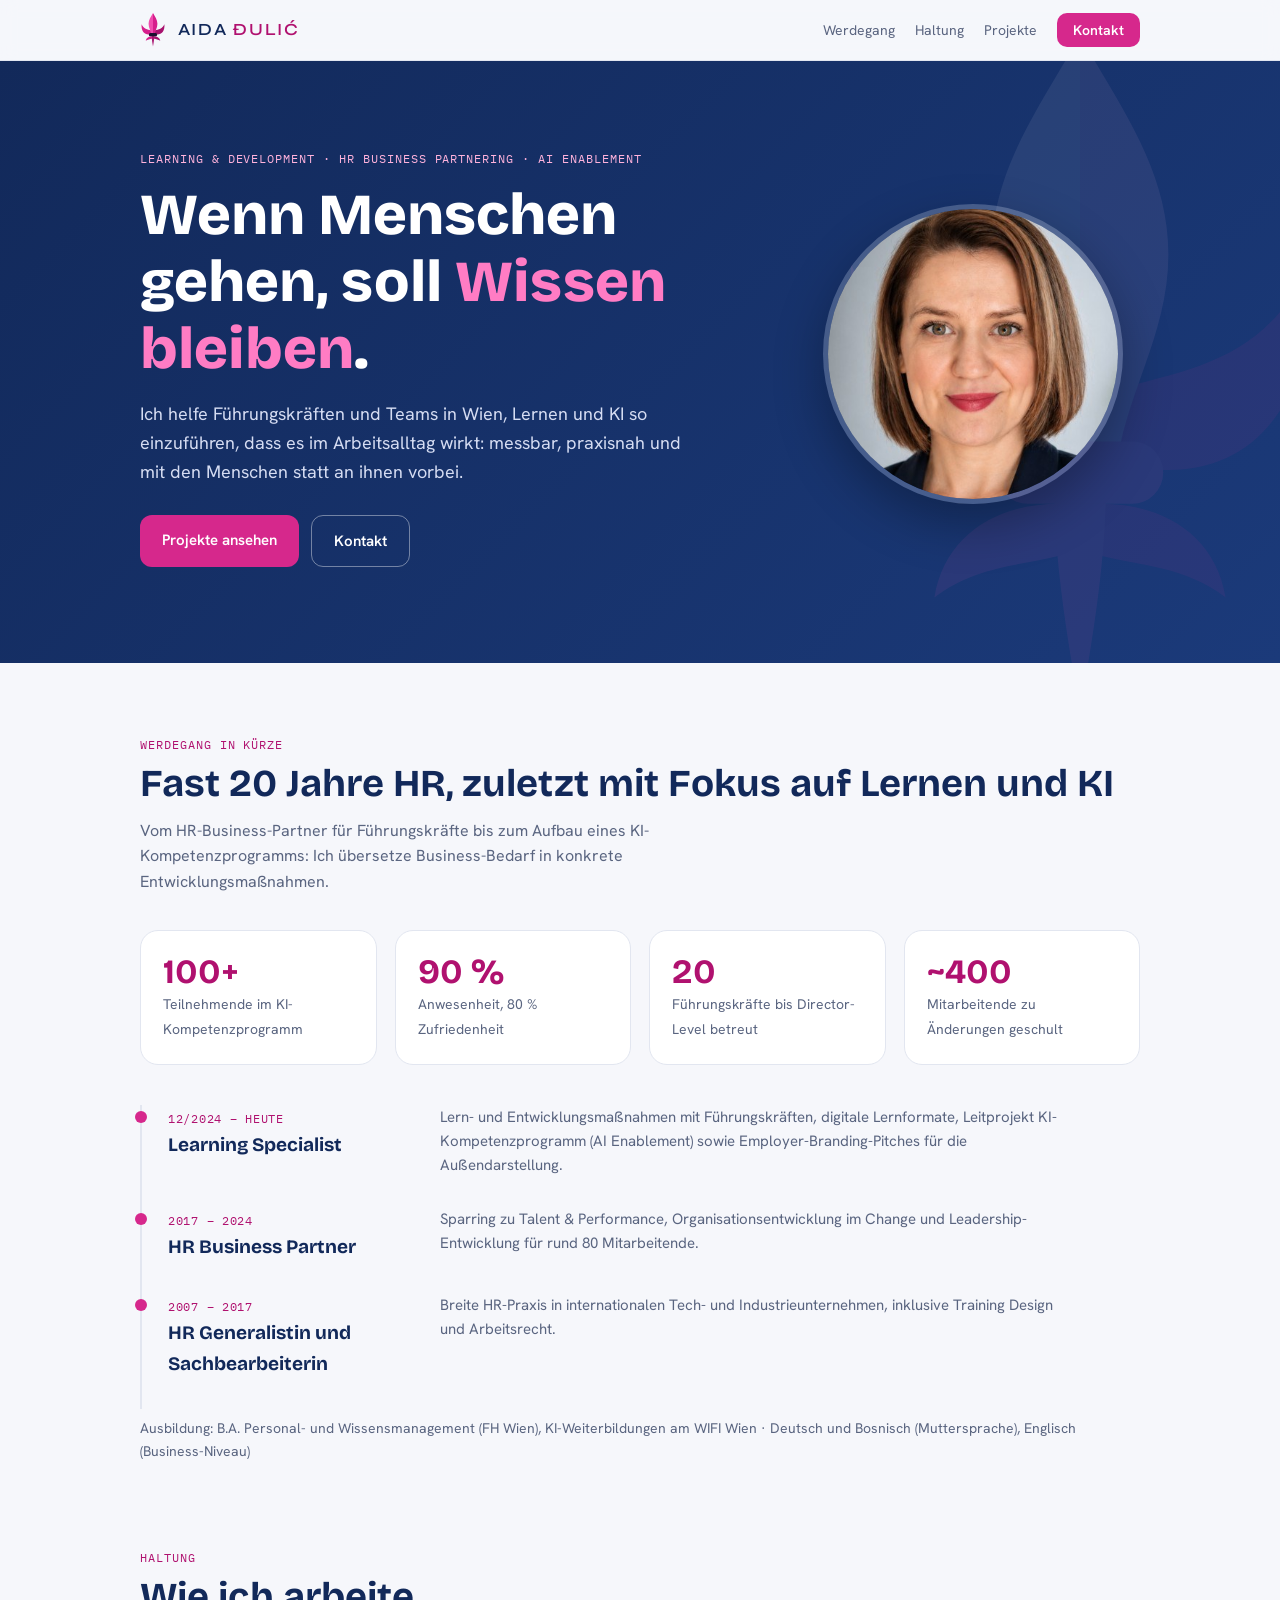
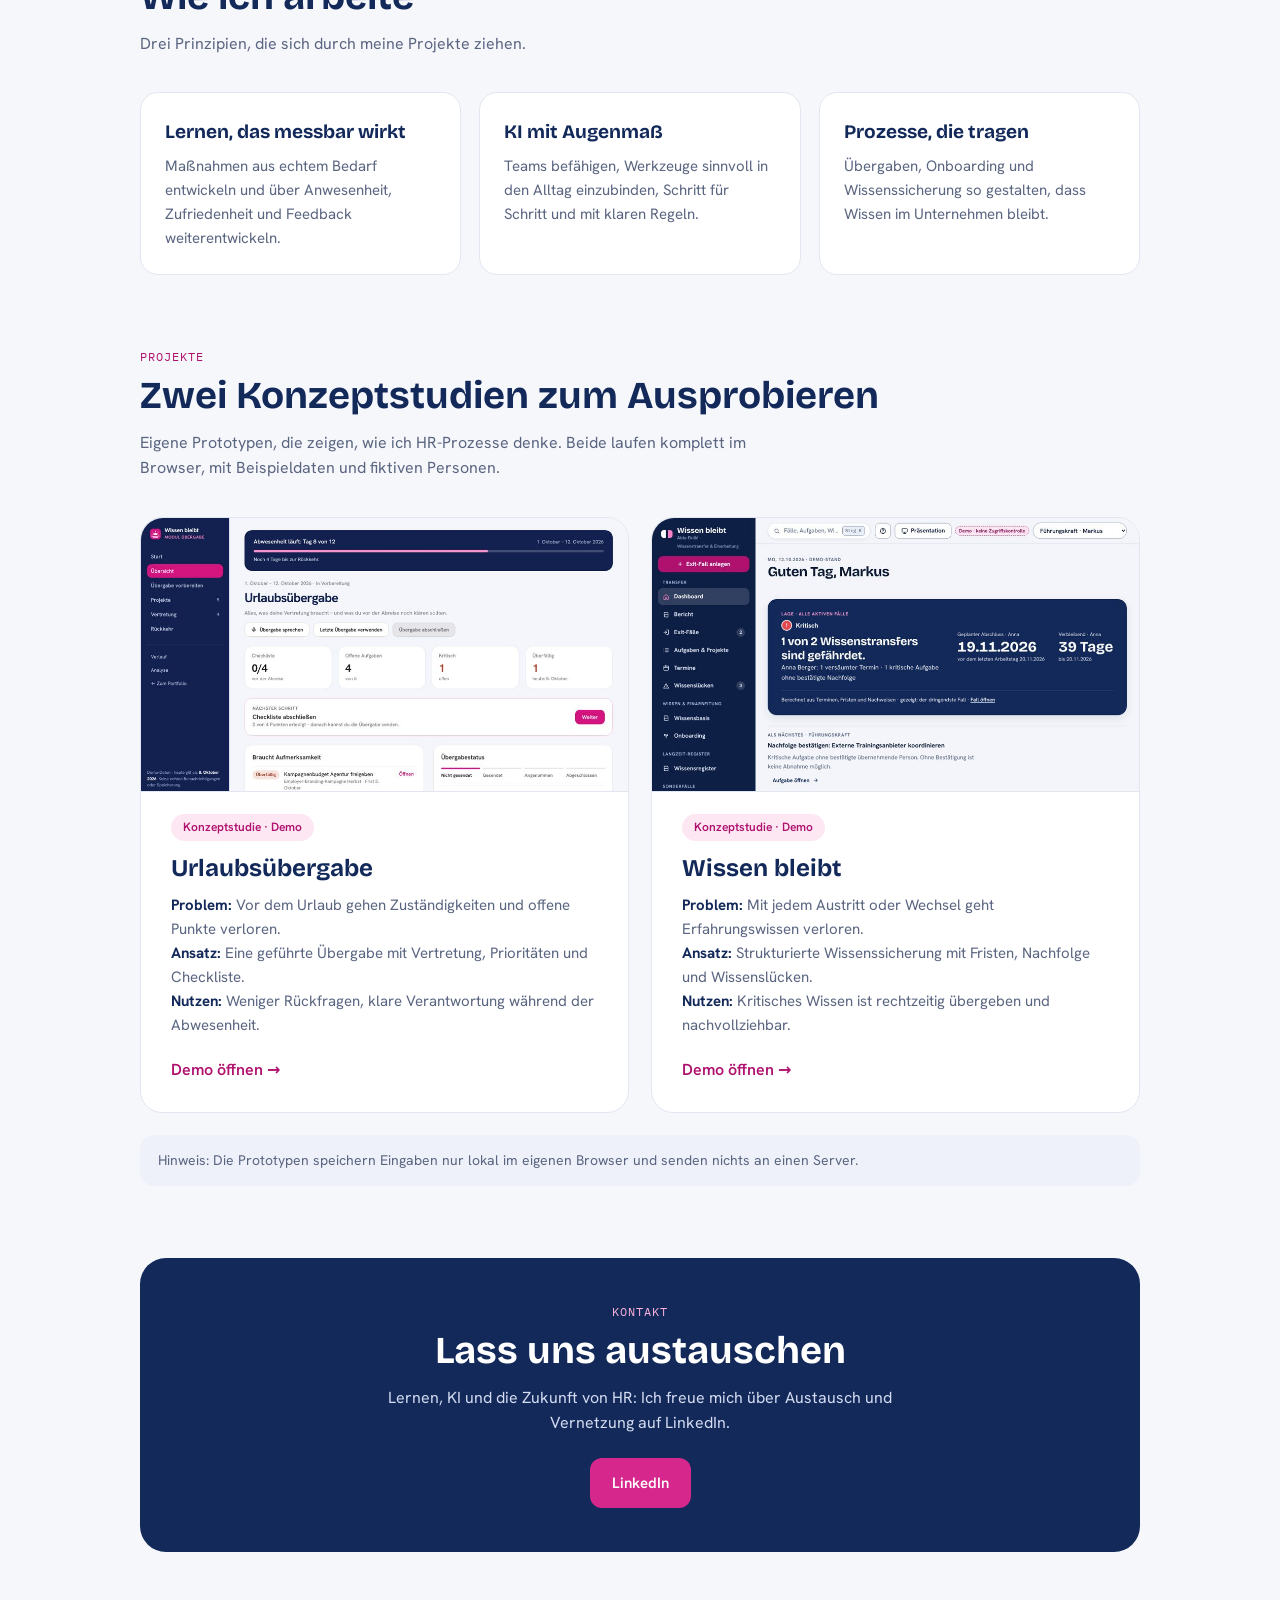
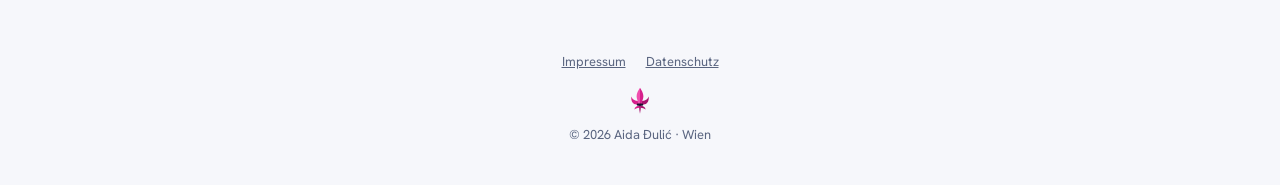
==== commit c2840dda: "Add files via upload" ====
--- a/index.html
+++ b/index.html
@@ -2,4034 +2,188 @@
 <html lang="de">
 <head>
 <meta charset="utf-8">
-<link rel="stylesheet" href="../assets/fonts.css">
-<meta name="viewport" content="width=device-width,initial-scale=1,viewport-fit=cover">
-<style>body{margin:0}img{max-width:100%}</style>
-<title>Wissen bleibt</title>
+<link rel="stylesheet" href="assets/fonts.css">
+<meta name="viewport" content="width=device-width,initial-scale=1">
+<title>Aida Đulić · Learning &amp; Development, HR Business Partnering, AI Enablement</title>
+<meta name="description" content="Aida Đulić, Wien: Learning &amp; Development, HR Business Partnering und AI Enablement. Fast 20 Jahre HR-Erfahrung, zuletzt Aufbau eines KI-Kompetenzprogramms für über 100 Teilnehmende.">
+<link rel="icon" type="image/svg+xml" href="assets/logo-mark.svg">
 <style>
-/* Layout: ruhige Arbeitsoberfläche – helle Seitenleiste (Petrol-getönt), Inhalt in einer Spalte bis 1180px, Detailinfos in Tabs und Dialogen. */
-:root{
-  --bg:#f3f5fa; --surface:#ffffff; --surface-2:#eaeef7;
-  --line:#d9e0ee; --line-strong:#7d8ba8;
-  --ink:#0f1c36; --ink-2:#34425f; --muted:#55627d;
-  --navy:#12295a; --navy-ink:#ffffff; --navy-strong:#0b1b3d; --navy-soft:#e1e8f8;
-  --magenta:#b0116f; --on-magenta:#ffffff; --magenta-strong:#8e0d5a; --magenta-soft:#fce6f2; --magenta-text:#8e0d5a;
-  --ok:#1f6b3a; --ok-soft:#dff0e4; --warn:#8a5400; --warn-soft:#fbefd2; --crit:#b42318; --crit-soft:#fde7e4;
-  --focus:#b0116f; --hero-bg:#12295a; --hero-ink:#ffffff;
-  --nav-bg:#0e1f46; --nav-ink:#e9eefb; --nav-muted:#a9b8dc; --nav-accent:#ff7fc3;
-  --glass:rgba(243,245,250,.86); --scrim:rgba(8,16,38,.5);
-  --shadow:0 1px 2px rgba(15,28,54,.06),0 8px 24px rgba(15,28,54,.09); --shadow-sm:0 1px 2px rgba(15,28,54,.05),0 2px 8px rgba(15,28,54,.04);
-  --f-display:"Bricolage Grotesque","Segoe UI",system-ui,sans-serif;
-  --f-body:"Hanken Grotesk","Segoe UI",system-ui,-apple-system,sans-serif;
-  --f-mono:"IBM Plex Mono",ui-monospace,Menlo,Consolas,monospace;
-  --r-sm:9px; --r-md:13px; --r-lg:18px;
+:root{--navy:#12295a;--navy2:#1b3a7a;--mag:#d6288c;--mag2:#b0116f;--ink:#16203a;--mute:#5a6580;--bg:#f6f7fb;--card:#fff;--line:#e2e6f0}
+*{box-sizing:border-box}
+html{scroll-behavior:smooth}
+body{margin:0;font-family:'Hanken Grotesk',system-ui,sans-serif;color:var(--ink);background:var(--bg);line-height:1.6}
+h1,h2,h3{font-family:'Bricolage Grotesque',sans-serif;line-height:1.15;margin:0}
+a{color:inherit}
+.wrap{max-width:1040px;margin:0 auto;padding:0 20px}
+.mono{font-family:'IBM Plex Mono',monospace;font-size:12px;letter-spacing:.08em;text-transform:uppercase}
+header.top{position:sticky;top:0;z-index:10;background:rgba(246,247,251,.9);backdrop-filter:blur(8px);border-bottom:1px solid var(--line)}
+header.top .wrap{display:flex;align-items:center;justify-content:space-between;height:60px}
+.brand{display:flex;align-items:center;gap:12px;font-family:'Syne','Bricolage Grotesque',system-ui,sans-serif;font-weight:600;font-size:17px;letter-spacing:.1em;text-transform:uppercase;color:var(--navy);text-decoration:none}
+.brand img{height:36px;width:auto;display:block}
+.brand i{color:var(--mag2);font-style:normal}
+header.top nav a{margin-left:20px;font-size:14px;color:var(--mute);text-decoration:none}
+header.top nav a:hover{color:var(--mag2)}
+.hero{position:relative;overflow:hidden;background:linear-gradient(135deg,var(--navy),var(--navy2));color:#fff;padding:88px 0 96px}
+.hero::before{content:"";position:absolute;right:-60px;bottom:-80px;width:520px;height:728px;background:url(assets/logo-mark-dark.svg) no-repeat center/contain;opacity:.07;pointer-events:none}
+.hero .wrap{position:relative}
+.hero .wrap{display:grid;grid-template-columns:1.3fr .7fr;gap:48px;align-items:center}
+.hero .mono{color:#ffb3dc}
+.hero h1{font-size:clamp(34px,5.5vw,58px);font-weight:800;margin:14px 0 18px}
+.hero h1 em{font-style:normal;color:#ff7cc4}
+.hero p{font-size:18px;color:#d5dcf2;max-width:560px;margin:0 0 28px}
+.btns{display:flex;gap:12px;flex-wrap:wrap}
+.btn{display:inline-block;padding:13px 22px;border-radius:12px;font-weight:600;text-decoration:none;font-size:15px}
+.btn.pri{background:var(--mag);color:#fff}.btn.pri:hover{background:var(--mag2)}
+.btn.sec{border:1.5px solid rgba(255,255,255,.4);color:#fff}.btn.sec:hover{background:rgba(255,255,255,.1)}
+.avatar{text-align:center}
+.avatar img{width:100%;max-width:300px;aspect-ratio:1;object-fit:cover;border-radius:50%;border:5px solid rgba(255,255,255,.2);box-shadow:0 20px 50px rgba(0,0,0,.3)}
+.avatar small{display:block;margin-top:10px;color:#aab6dd;font-size:12px}
+section{padding:72px 0}
+section h2{font-size:clamp(26px,3.6vw,38px);color:var(--navy);margin:8px 0 12px}
+section .mono{color:var(--mag2)}
+.lead{color:var(--mute);max-width:640px;margin:0 0 36px}
+.tiles{display:grid;grid-template-columns:repeat(3,1fr);gap:18px}
+.tile{background:var(--card);border:1px solid var(--line);border-radius:18px;padding:24px}
+.tile b{display:block;font-family:'Bricolage Grotesque',system-ui,sans-serif;font-size:19px;color:var(--navy);margin-bottom:6px}
+.tile p{margin:0;color:var(--mute);font-size:15px}
+.projects{display:grid;grid-template-columns:repeat(2,1fr);gap:22px}
+.proj{background:var(--card);border:1px solid var(--line);border-radius:22px;padding:30px;display:flex;flex-direction:column;transition:.2s}
+.proj:hover{transform:translateY(-3px);box-shadow:0 18px 40px rgba(18,41,90,.12)}
+.proj .shot{display:block;width:calc(100% + 60px);margin:-30px -30px 22px;border-radius:22px 22px 0 0;border-bottom:1px solid var(--line);aspect-ratio:16/9;object-fit:cover;object-position:top}
+.proj .tag{align-self:flex-start;background:#fde7f3;color:var(--mag2);border-radius:99px;padding:4px 12px;font-size:12px;font-weight:600;margin-bottom:14px}
+.proj h3{font-size:24px;color:var(--navy);margin-bottom:10px}
+.proj p{color:var(--mute);margin:0 0 20px;flex:1;font-size:15px}
+.proj p b{color:var(--navy)}
+.proj a.go{color:var(--mag2);font-weight:600;text-decoration:none}
+.proj a.go:hover{text-decoration:underline}
+.proj a.go::after{content:"";position:absolute;inset:0;border-radius:22px}
+.proj{position:relative}
+.hbtn{background:var(--mag);color:#fff!important;padding:8px 16px;border-radius:10px;font-weight:600}
+header.top nav a.hbtn:hover{background:var(--mag2);color:#fff}
+.stats{display:grid;grid-template-columns:repeat(4,1fr);gap:18px;margin-bottom:40px}
+.stat{background:var(--card);border:1px solid var(--line);border-radius:18px;padding:22px}
+.stat b{display:block;font-family:'Bricolage Grotesque',system-ui,sans-serif;font-size:34px;color:var(--mag2);line-height:1.1}
+.stat span{font-size:14px;color:var(--mute)}
+.tl{list-style:none;margin:0;padding:0;border-left:2px solid var(--line)}
+.tl li{position:relative;padding:0 0 30px 26px;display:grid;grid-template-columns:240px 1fr;gap:6px 32px}
+.tl li>div{grid-column:1}.tl li>p{grid-column:2;grid-row:1;margin:0}
+.tl li::before{content:"";position:absolute;left:-7px;top:6px;width:12px;height:12px;border-radius:50%;background:var(--mag)}
+.tl .yr{font-family:'IBM Plex Mono',monospace;font-size:12px;letter-spacing:.06em;color:var(--mag2)}
+.tl b{display:block;font-family:'Bricolage Grotesque',system-ui,sans-serif;font-size:19px;color:var(--navy)}
+.tl p{color:var(--mute);font-size:15px;max-width:620px}
+.edu{margin-top:8px;font-size:14px;color:var(--mute)}
+.note{margin-top:22px;font-size:14px;color:var(--mute);background:#eef1f9;border-radius:14px;padding:14px 18px}
+.contact{background:var(--navy);color:#fff;border-radius:26px;padding:44px;text-align:center}
+.contact h2{color:#fff}
+.contact p{color:#d5dcf2;max-width:520px;margin:0 auto 22px}
+.contact .btns{justify-content:center}
+#contact-empty{color:#aab6dd;font-size:14px}
+footer{padding:28px 0 40px;color:var(--mute);font-size:13px;text-align:center}
+@media(max-width:820px){
+ .stats{grid-template-columns:repeat(2,1fr)}
+ .tl li{grid-template-columns:1fr}.tl li>p{grid-column:1;grid-row:auto}
+ .hero .wrap{grid-template-columns:1fr}.avatar{order:-1}.avatar img{max-width:200px}
+ .tiles,.projects{grid-template-columns:1fr}
+ header.top nav a{margin-left:14px}.brand span{font-size:13px;white-space:nowrap}header.top nav a:nth-child(-n+2){display:none}.brand{gap:9px}.contact{padding:32px 20px}
 }
-@media (prefers-color-scheme: dark){:root:not([data-theme="light"]){
-  --bg:#0a1224; --surface:#111b35; --surface-2:#182544;
-  --line:#26355b; --line-strong:#5b6d96;
-  --ink:#e8edf8; --ink-2:#c2cce3; --muted:#9aa8c6;
-  --navy:#9db8f5; --navy-ink:#0b1b3d; --navy-strong:#c8d8fb; --navy-soft:#1b2b55;
-  --magenta:#f06cb4; --on-magenta:#3a0624; --magenta-strong:#f58cc6; --magenta-soft:#3d1630; --magenta-text:#f8a9d3;
-  --ok:#74c993; --ok-soft:#163322; --warn:#e9bd62; --warn-soft:#372a10; --crit:#f29180; --crit-soft:#3e1e18;
-  --focus:#f06cb4; --hero-bg:#1b3470; --hero-ink:#ffffff;
-  --nav-bg:#070e22; --nav-ink:#e9eefb; --nav-muted:#9fb0d6; --nav-accent:#ff7fc3;
-  --glass:rgba(10,18,36,.84); --scrim:rgba(0,0,0,.62);
-  --shadow:0 1px 2px rgba(0,0,0,.35),0 8px 24px rgba(0,0,0,.3); --shadow-sm:0 1px 2px rgba(0,0,0,.3);
-  color-scheme:dark}}
-:root[data-theme="dark"]{
-  --bg:#0a1224; --surface:#111b35; --surface-2:#182544;
-  --line:#26355b; --line-strong:#5b6d96;
-  --ink:#e8edf8; --ink-2:#c2cce3; --muted:#9aa8c6;
-  --navy:#9db8f5; --navy-ink:#0b1b3d; --navy-strong:#c8d8fb; --navy-soft:#1b2b55;
-  --magenta:#f06cb4; --on-magenta:#3a0624; --magenta-strong:#f58cc6; --magenta-soft:#3d1630; --magenta-text:#f8a9d3;
-  --ok:#74c993; --ok-soft:#163322; --warn:#e9bd62; --warn-soft:#372a10; --crit:#f29180; --crit-soft:#3e1e18;
-  --focus:#f06cb4; --hero-bg:#1b3470; --hero-ink:#ffffff;
-  --nav-bg:#070e22; --nav-ink:#e9eefb; --nav-muted:#9fb0d6; --nav-accent:#ff7fc3;
-  --glass:rgba(10,18,36,.84); --scrim:rgba(0,0,0,.62);
-  --shadow:0 1px 2px rgba(0,0,0,.35),0 8px 24px rgba(0,0,0,.3); --shadow-sm:0 1px 2px rgba(0,0,0,.3);
-  color-scheme:dark}
-
-*{box-sizing:border-box}
-html,body{height:100%}
-body{background:var(--bg);color:var(--ink);font:15.5px/1.6 var(--f-body);-webkit-font-smoothing:antialiased}
-h1,h2,h3,h4{font-family:var(--f-display);font-weight:650;letter-spacing:-.012em;text-wrap:balance;margin:0;line-height:1.2;color:var(--ink)}
-h1{font-size:clamp(1.7rem,1.25rem + 1.5vw,2.3rem);letter-spacing:-.022em}
-p{margin:0} ul,ol{margin:0;padding-left:1.2em}
-a{color:var(--navy);text-underline-offset:2px}
-button,input,select,textarea{font:inherit;color:inherit}
-:focus-visible{outline:3px solid var(--focus);outline-offset:2px}
-.mono{font-family:var(--f-mono);font-size:.88em;font-variant-numeric:tabular-nums}
-.muted{color:var(--muted)} .small{font-size:.86rem} .tnum{font-variant-numeric:tabular-nums}
-.sr{position:absolute;width:1px;height:1px;overflow:hidden;clip:rect(0 0 0 0);white-space:nowrap}
-.skip{position:absolute;left:-9999px;top:8px;z-index:200;background:var(--surface);padding:8px 14px;border-radius:var(--r-sm)}
-.skip:focus{left:16px}
-.eyebrow{font-size:.74rem;font-weight:700;letter-spacing:.08em;text-transform:uppercase;color:var(--muted)}
-
-/* Shell */
-.shell{display:grid;grid-template-columns:272px minmax(0,1fr);min-height:100%}
-.side{position:sticky;top:0;height:100dvh;overflow:auto;background:var(--bg);border-right:1px solid var(--line);padding:22px 16px 18px;display:flex;flex-direction:column;gap:18px}
-.brand{display:flex;gap:10px;align-items:center;padding:0 6px}
-.brand-name{font-family:var(--f-display);font-weight:650;font-size:1.22rem;line-height:1.1}
-.brand-org{font-size:.78rem;color:var(--muted)}
-.nav{list-style:none;padding:0;display:flex;flex-direction:column;gap:2px}
-.nav-btn{width:100%;display:flex;align-items:center;gap:12px;padding:10px 12px;border:0;background:transparent;border-radius:var(--r-md);cursor:pointer;text-align:left;color:var(--ink-2);font-weight:550;transition:background .15s,color .15s,box-shadow .15s}
-.nav-btn:hover{background:var(--surface-2);color:var(--ink)}
-.nav-btn[aria-current="page"]{background:var(--surface);color:var(--navy-strong);font-weight:700;box-shadow:var(--shadow-sm),inset 0 0 0 1px var(--line)}.nav-btn[aria-current="page"] svg{color:var(--navy)}
-.nav-btn svg{flex:none}
-.nav-count{margin-left:auto;font-size:.75rem;font-weight:700;min-width:22px;text-align:center;padding:1px 6px;border-radius:99px;background:var(--surface);color:var(--ink);border:1px solid var(--line)}
-.nav-btn[aria-current="page"] .nav-count{background:var(--navy);color:var(--navy-ink);border-color:transparent}
-.side-foot{margin-top:auto;display:flex;flex-direction:column;gap:10px;padding:14px;border:1px dashed var(--line-strong);border-radius:var(--r-md)}
-.side-foot label{font-size:.78rem;font-weight:700;letter-spacing:.04em;text-transform:uppercase;color:var(--muted)}
-.mainwrap{min-width:0;display:flex;flex-direction:column}
-.topbar{display:flex;align-items:center;gap:12px;position:sticky;top:env(safe-area-inset-top,0px);z-index:30;background:var(--glass);-webkit-backdrop-filter:blur(14px);backdrop-filter:blur(14px);border-bottom:1px solid var(--line);padding:12px 32px}
-.rolebar{display:none}
-.rolebar strong{color:var(--ink)}
-main{padding:32px 32px 72px;max-width:1220px;width:100%;outline:none}
-.scrim{position:fixed;inset:0;background:var(--scrim);z-index:40}
-
-@media (max-width:960px){
-  .shell{display:block}
-  .side{position:fixed;left:0;top:0;bottom:0;width:min(310px,88vw);z-index:50;transform:translateX(-105%);transition:transform .22s ease;box-shadow:var(--shadow);height:100%}
-  .side.open{transform:none}
-  .menu-btn{display:grid}
-  .tabbar{display:grid}
-  .topbar{padding:10px 16px}
-  main{padding:22px 16px 116px}
-  #toasts{bottom:calc(84px + env(safe-area-inset-bottom,0px))}
-}
-@media (prefers-reduced-motion:reduce){*{transition:none!important;animation:none!important}}
-
-/* Buttons */
-.btn{display:inline-flex;align-items:center;justify-content:center;gap:8px;padding:9px 16px;min-height:42px;border-radius:var(--r-md);border:1px solid var(--line-strong);background:var(--surface);color:var(--ink);font-weight:650;cursor:pointer;text-decoration:none;line-height:1.2;transition:background .15s,border-color .15s,color .15s,box-shadow .15s,transform .1s}
-.btn:hover{border-color:var(--navy);color:var(--navy)}
-.btn-primary{background:var(--magenta);border-color:var(--magenta);color:var(--on-magenta);box-shadow:0 1px 2px rgba(142,13,90,.3)}
-.btn-primary:hover{background:var(--magenta-strong);border-color:var(--magenta-strong);color:var(--on-magenta)}
-.btn-magenta{background:var(--magenta-soft);border-color:var(--magenta);color:var(--magenta-text)}
-.btn-ghost{border-color:transparent;background:transparent;color:var(--navy)}
-.btn-ghost:hover{background:var(--navy-soft)}
-.btn-danger{color:var(--crit);border-color:var(--crit)}
-.btn-sm{min-height:34px;padding:5px 12px;font-size:.88rem;border-radius:var(--r-sm)}
-.btn-block{width:100%}
-.btn[aria-disabled="true"]{opacity:.62;border-style:dashed;cursor:not-allowed;color:var(--muted)}
-.btn[aria-disabled="true"]:hover{color:var(--muted);border-color:var(--line-strong);background:var(--surface)}
-.btn-row{display:flex;flex-wrap:wrap;gap:8px;align-items:center}
-.icon-btn{border:0;background:transparent;width:38px;height:38px;border-radius:var(--r-sm);cursor:pointer;display:inline-grid;place-items:center;color:var(--ink)}
-.icon-btn:hover{background:var(--surface-2)}
-.linkbtn{border:0;background:none;padding:0;color:var(--navy);font-weight:600;cursor:pointer;text-decoration:underline;text-underline-offset:2px;text-align:left}
-
-/* Page head */
-.page-head{display:flex;flex-wrap:wrap;gap:16px;justify-content:space-between;align-items:flex-end;margin-bottom:28px}
-.page-head .lead{color:var(--ink-2);max-width:62ch;margin-top:6px}
-.crumbs{font-size:.86rem;margin-bottom:6px}
-
-/* Cards & sections */
-.card{background:var(--surface);border:1px solid var(--line);border-radius:var(--r-lg);padding:24px;box-shadow:var(--shadow-sm)}
-.card-flat{background:var(--surface-2);border-radius:var(--r-md);padding:16px}
-.section{display:flex;flex-direction:column;gap:14px}
-.section + .section{margin-top:28px}
-.sec-head{display:flex;flex-wrap:wrap;gap:10px;justify-content:space-between;align-items:center}
-.grid-2{display:grid;grid-template-columns:minmax(0,1.6fr) minmax(0,1fr);gap:20px;align-items:start}
-.grid-2e{display:grid;grid-template-columns:repeat(2,minmax(0,1fr));gap:20px;align-items:start}
-@media (max-width:1100px){.grid-2,.grid-2e{grid-template-columns:minmax(0,1fr)}}
-.stack{display:flex;flex-direction:column;gap:12px}
-.stack-s{display:flex;flex-direction:column;gap:6px}
-.row{display:flex;flex-wrap:wrap;gap:8px;align-items:center}
-.between{display:flex;flex-wrap:wrap;gap:8px;justify-content:space-between;align-items:center}
-.dl{display:grid;grid-template-columns:minmax(120px,190px) minmax(0,1fr);gap:8px 16px;margin:0}
-.dl dt{color:var(--muted);font-size:.88rem}
-.dl dd{margin:0;min-width:0}
-@media (max-width:560px){.dl{grid-template-columns:minmax(0,1fr)}.dl dd{margin-bottom:6px}}
-
-/* KPI */
-.kpis{display:grid;grid-template-columns:repeat(3,minmax(0,1fr));gap:14px}
-@media (max-width:900px){.kpis{grid-template-columns:repeat(2,minmax(0,1fr))}}
-@media (max-width:420px){.kpis{grid-template-columns:minmax(0,1fr)}}
-.kpi{display:flex;flex-direction:column;gap:4px;text-align:left;padding:18px 20px;border-radius:var(--r-lg);border:1px solid var(--line);background:var(--surface);cursor:pointer;min-height:124px;box-shadow:var(--shadow-sm);transition:transform .15s,box-shadow .15s,border-color .15s}
-.kpi:hover{border-color:var(--navy);box-shadow:var(--shadow);transform:translateY(-2px)}
-.kpi-num{font-family:var(--f-display);font-size:2.2rem;line-height:1;font-weight:650;font-variant-numeric:tabular-nums}
-.kpi-label{font-weight:600}
-.kpi-sub{font-size:.84rem;color:var(--muted);margin-top:auto;display:flex;align-items:center;gap:6px}
-.kpi.attn .kpi-num{color:var(--warn)}
-.kpi.crit .kpi-num{color:var(--crit)}
-
-/* Chips */
-.chip{display:inline-flex;align-items:center;gap:5px;padding:2px 9px;border-radius:99px;font-size:.8rem;font-weight:600;border:1px solid transparent;white-space:nowrap;line-height:1.5}
-.chip-i{font-size:.78em;font-weight:800}
-.chip-ok{background:var(--ok-soft);color:var(--ok);border-color:color-mix(in srgb,var(--ok) 30%,transparent)}
-.chip-warn{background:var(--warn-soft);color:var(--warn);border-color:color-mix(in srgb,var(--warn) 30%,transparent)}
-.chip-crit{background:var(--crit-soft);color:var(--crit);border-color:color-mix(in srgb,var(--crit) 30%,transparent)}
-.chip-info{background:var(--navy-soft);color:var(--navy-strong)}
-.chip-neutral{background:var(--surface-2);color:var(--ink-2);border-color:var(--line)}
-.chip-demo{background:var(--magenta-soft);color:var(--magenta-text);border:1px dashed var(--magenta)}
-.prio{display:inline-grid;place-items:center;width:26px;height:26px;border-radius:7px;font-weight:800;font-size:.85rem;font-family:var(--f-display);flex:none}
-.prio-A{background:var(--crit);color:var(--surface)} .prio-B{background:var(--warn-soft);color:var(--warn);border:1.5px solid var(--warn)} .prio-C{background:var(--surface);color:var(--ink-2);border:1.5px dashed var(--line-strong)}
-
-/* Lists */
-.rows{list-style:none;padding:0;margin:0;border:1px solid var(--line);border-radius:var(--r-lg);background:var(--surface);overflow:hidden;box-shadow:var(--shadow-sm)}
-.rows > li + li{border-top:1px solid var(--line)}
-.rowbtn{display:grid;grid-template-columns:auto minmax(0,1fr) auto;gap:6px 16px;align-items:center;width:100%;padding:16px 20px;background:none;border:0;text-align:left;cursor:pointer;transition:background .12s}
-.rowbtn:hover{background:var(--surface-2)}
-.row-title{font-weight:650}
-.row-meta{display:flex;flex-wrap:wrap;gap:6px 14px;font-size:.86rem;color:var(--muted);margin-top:3px}
-.row-side{display:flex;flex-direction:column;align-items:flex-end;gap:6px}
-@media (max-width:640px){.rowbtn{grid-template-columns:auto minmax(0,1fr)}.row-side{grid-column:2;align-items:flex-start}}
-.plain{list-style:none;padding:0;margin:0;display:flex;flex-direction:column;gap:10px}
-
-/* Stepper */
-.steps{display:flex;gap:3px;align-items:center}
-.steps i{display:block;width:22px;height:7px;border-radius:2px;background:var(--line)}
-.steps i.on{background:var(--navy)}
-.stepper{list-style:none;padding:0;margin:0;display:flex;flex-wrap:wrap;gap:6px}
-.stepper li{display:flex;align-items:center;gap:6px;padding:5px 10px 5px 6px;border-radius:99px;border:1px solid var(--line);font-size:.84rem;color:var(--muted);background:var(--surface)}
-.stepper li .n{display:inline-grid;place-items:center;width:20px;height:20px;border-radius:50%;border:1.5px solid var(--line-strong);font-size:.72rem;font-weight:700}
-.stepper li.done{color:var(--ink-2)} .stepper li.done .n{background:var(--navy);border-color:var(--navy);color:var(--navy-ink)}
-.stepper li.cur{border-color:var(--navy);color:var(--ink);font-weight:650;background:var(--navy-soft)}
-.stepper li.cur .n{border-color:var(--navy);color:var(--navy-strong)}
-
-/* Tabs */
-.tabs{display:flex;gap:2px;border-bottom:1px solid var(--line);overflow-x:auto;margin-bottom:22px;scrollbar-width:thin}
-.tab{border:0;background:none;padding:10px 14px;font-weight:600;color:var(--muted);cursor:pointer;border-bottom:3px solid transparent;white-space:nowrap;display:flex;gap:6px;align-items:center}
-.tab:hover{color:var(--ink)}
-.tab[aria-selected="true"]{color:var(--navy-strong);border-bottom-color:var(--navy)}
-.seg{display:inline-flex;border:1px solid var(--line-strong);border-radius:var(--r-sm);overflow:hidden}
-.seg button{border:0;background:var(--surface);padding:6px 12px;cursor:pointer;font-weight:600;color:var(--ink-2)}
-.seg button[aria-pressed="true"]{background:var(--navy);color:var(--navy-ink)}
-
-/* Timeline */
-.tl{list-style:none;padding:0;margin:0;position:relative}
-.tl::before{content:"";position:absolute;left:15px;top:8px;bottom:8px;width:2px;background:var(--line)}
-.tl li{position:relative;display:grid;grid-template-columns:32px minmax(0,1fr);gap:12px;padding:8px 0}
-.tl-dot{width:32px;height:32px;border-radius:50%;display:grid;place-items:center;background:var(--surface);border:2px solid var(--line-strong);z-index:1;font-size:.8rem;font-weight:800;color:var(--muted)}
-.tl-dot.done{background:var(--navy);border-color:var(--navy);color:var(--navy-ink)}
-.tl-dot.miss{background:var(--crit-soft);border-color:var(--crit);color:var(--crit)}
-.tl-dot.end{background:var(--magenta);border-color:var(--magenta);color:var(--surface)}
-.tl-dot.off{border-style:dashed}
-.tl-body{min-width:0;display:flex;flex-wrap:wrap;gap:4px 10px;align-items:center;justify-content:space-between}
-.tl-date{font-family:var(--f-mono);font-size:.82rem;color:var(--muted);font-variant-numeric:tabular-nums}
-
-/* Alerts */
-.alert{display:flex;gap:12px;align-items:flex-start;padding:12px 14px;border-radius:var(--r-md);border:1px solid var(--line);background:var(--surface)}
-.alert-crit{border-color:var(--crit);background:var(--crit-soft)}
-.alert-warn{border-color:var(--warn);background:var(--warn-soft)}
-.alert-info{border-color:var(--navy);background:var(--navy-soft)}
-.alert-demo{border:1px dashed var(--magenta);background:var(--magenta-soft);color:var(--ink)}
-.alert-ico{flex:none;display:grid;place-items:center;width:26px;height:26px;border-radius:50%;font-weight:800;font-size:.85rem}
-.alert-crit .alert-ico{background:var(--crit);color:var(--surface)}
-.alert-warn .alert-ico{background:var(--warn);color:var(--surface)}
-.alert-info .alert-ico{background:var(--navy);color:var(--navy-ink)}
-.alert-demo .alert-ico{background:var(--magenta);color:var(--surface)}
-.alert > div{min-width:0;flex:1}
-
-/* Forms */
-.form{display:flex;flex-direction:column;gap:16px}
-.fgrid{display:grid;grid-template-columns:repeat(2,minmax(0,1fr));gap:16px}
-@media (max-width:640px){.fgrid{grid-template-columns:minmax(0,1fr)}}
-.field{display:flex;flex-direction:column;gap:5px;min-width:0}
-.field.full{grid-column:1/-1}
-.field > label,.legend{font-weight:650;font-size:.92rem}
-.hint{font-size:.83rem;color:var(--muted)}
-.input,select.input,textarea.input{width:100%;padding:9px 11px;border:1px solid var(--line-strong);border-radius:var(--r-sm);background:var(--surface);min-height:40px}
-textarea.input{min-height:96px;resize:vertical;line-height:1.5}
-.input:hover{border-color:var(--navy)}
-.input[aria-invalid="true"]{border-color:var(--crit);border-width:2px}
-.err{color:var(--crit);font-size:.85rem;font-weight:600;display:flex;gap:6px;align-items:flex-start}
-.err::before{content:"!";display:inline-grid;place-items:center;width:17px;height:17px;flex:none;border-radius:50%;background:var(--crit);color:var(--surface);font-size:.72rem;font-weight:800;margin-top:1px}
-.warnmsg{color:var(--warn);font-size:.85rem;font-weight:600}
-.err-sum{padding:10px 14px;border-radius:var(--r-md);background:var(--crit-soft);border:1px solid var(--crit);color:var(--ink);font-weight:600}
-fieldset{border:0;padding:0;margin:0;min-width:0}
-.choices{display:flex;flex-wrap:wrap;gap:8px}
-.choice{display:flex;gap:8px;align-items:flex-start;padding:9px 12px;border:1px solid var(--line-strong);border-radius:var(--r-sm);cursor:pointer;background:var(--surface)}
-.choice:has(input:checked){border-color:var(--navy);background:var(--navy-soft);box-shadow:inset 0 0 0 1px var(--navy)}
-.choice input{margin-top:3px;accent-color:var(--navy)}
-.choice-col{flex-direction:column;gap:2px}
-input[type=checkbox],input[type=radio]{accent-color:var(--navy);width:17px;height:17px}
-
-/* Table */
-.tablewrap{overflow-x:auto;border:1px solid var(--line);border-radius:var(--r-md)}
-table{border-collapse:collapse;width:100%;font-size:.92rem}
-th,td{padding:9px 12px;text-align:left;border-bottom:1px solid var(--line);vertical-align:top}
-th{font-size:.78rem;text-transform:uppercase;letter-spacing:.05em;color:var(--muted);background:var(--surface-2)}
-tr:last-child td{border-bottom:0}
-
-/* Modal */
-#modal{position:fixed;inset:0;z-index:80;display:grid;place-items:center;padding:16px}
-.modal-back{position:absolute;inset:0;background:var(--scrim)}
-.modal-card{position:relative;background:var(--surface);border-radius:22px;width:min(760px,100%);max-height:min(88dvh,900px);display:flex;flex-direction:column;box-shadow:0 24px 70px rgba(0,0,0,.28);border:1px solid var(--line)}
-.modal-card.wide{width:min(980px,100%)}
-.modal-head{display:flex;gap:12px;justify-content:space-between;align-items:flex-start;padding:18px 20px 12px;border-bottom:1px solid var(--line)}
-.modal-body{padding:18px 20px 22px;overflow:auto;display:flex;flex-direction:column;gap:18px}
-
-/* Toast */
-#toasts{position:fixed;left:50%;transform:translateX(-50%);bottom:calc(20px + env(safe-area-inset-bottom,0px));z-index:120;display:flex;flex-direction:column;gap:8px;width:min(440px,calc(100vw - 32px))}
-.toast{background:var(--ink);color:var(--bg);padding:13px 18px;border-radius:var(--r-md);box-shadow:var(--shadow);display:flex;gap:10px;align-items:flex-start;font-weight:500;animation:rise .2s ease both}
-.toast.t-err{background:var(--crit);color:var(--surface)}
-.toast b{flex:none}
-
-/* Empty */
-.empty{border:1.5px dashed var(--line-strong);border-radius:var(--r-lg);padding:28px 20px;text-align:center;display:flex;flex-direction:column;gap:10px;align-items:center;color:var(--ink-2)}
-.empty h3{color:var(--ink)}
-
-/* Flow strip */
-.flow{list-style:none;padding:0;margin:0;display:grid;grid-template-columns:repeat(6,minmax(0,1fr));gap:8px;counter-reset:f}
-@media (max-width:1100px){.flow{grid-template-columns:repeat(3,minmax(0,1fr))}}
-@media (max-width:520px){.flow{grid-template-columns:minmax(0,1fr)}}
-.flow button{width:100%;height:100%;text-align:left;border:1px solid var(--line);background:var(--surface);border-radius:var(--r-md);padding:14px;cursor:pointer;display:flex;flex-direction:column;gap:6px;box-shadow:var(--shadow-sm);transition:border-color .15s,transform .15s}
-.flow button:hover{border-color:var(--navy)}
-.flow .fn{font-family:var(--f-mono);font-size:.75rem;color:var(--muted)}
-.flow .ft{font-weight:650;line-height:1.25}
-.flow .done{background:var(--navy-soft);border-color:transparent}
-.flow .now{border:2px solid var(--magenta)}
-
-/* Calendar */
-.cal{display:grid;grid-template-columns:repeat(7,minmax(0,1fr));border:1px solid var(--line);border-radius:var(--r-md);overflow:hidden;background:var(--line);gap:1px}
-.cal-h{background:var(--surface-2);padding:6px 8px;font-size:.78rem;font-weight:700;color:var(--muted);text-transform:uppercase;letter-spacing:.05em}
-.cal-d{background:var(--surface);min-height:104px;padding:6px;display:flex;flex-direction:column;gap:4px;min-width:0}
-.cal-d.out{background:var(--surface-2)}
-.cal-d.out .cal-n{opacity:.5}
-.cal-n{font-family:var(--f-mono);font-size:.8rem;color:var(--muted)}
-.cal-d.today .cal-n{display:inline-grid;place-items:center;background:var(--magenta);color:var(--surface);border-radius:99px;width:24px;height:24px;font-weight:700}
-.cal-ev{border:0;text-align:left;font-size:.76rem;line-height:1.25;padding:3px 6px;border-radius:5px;background:var(--navy-soft);color:var(--navy-strong);cursor:pointer;font-weight:600;overflow:hidden;text-overflow:ellipsis;white-space:nowrap;width:100%}
-.cal-ev.miss{background:var(--crit-soft);color:var(--crit)}
-.cal-ev.done{background:var(--surface-2);color:var(--muted);text-decoration:line-through}
-.cal-ev.end{background:var(--magenta);color:var(--surface)}
-
-
-/* Tree */
-.tree,.tree ul{list-style:none;margin:0;padding:0}
-.tree ul{padding-left:22px;border-left:2px solid var(--line);margin-left:12px}
-.tree li{padding:4px 0}
-.node{display:inline-flex;flex-wrap:wrap;gap:4px 10px;align-items:center;padding:8px 12px;border:1px solid var(--line);border-radius:var(--r-md);background:var(--surface);cursor:pointer;text-align:left;max-width:100%}
-.node:hover{border-color:var(--navy)}
-.node-unit{background:var(--surface-2);font-weight:700}
-
-/* Invite */
-.invite{border:1px solid var(--line-strong);border-radius:var(--r-md);overflow:hidden}
-.invite-head{background:var(--surface-2);padding:12px 16px;display:flex;flex-direction:column;gap:2px}
-.invite-body{padding:14px 16px;display:flex;flex-direction:column;gap:10px}
-
-.pill-person{display:inline-flex;align-items:center;gap:6px;font-weight:500}
-.avatar{display:inline-grid;place-items:center;width:26px;height:26px;border-radius:50%;background:var(--navy-soft);color:var(--navy-strong);font-size:.72rem;font-weight:800;flex:none}
-.avatar.lg{width:44px;height:44px;font-size:1rem}
-.kv{display:flex;flex-direction:column;gap:2px}
-.kv span:first-child{font-size:.8rem;color:var(--muted)}
-.meta-grid{display:grid;grid-template-columns:repeat(auto-fit,minmax(170px,1fr));gap:14px 20px}
-.progress{height:8px;border-radius:99px;background:var(--line);overflow:hidden}
-.progress > i{display:block;height:100%;background:var(--navy)}
-.qa{border-left:0;padding:14px 16px;border-radius:var(--r-md);background:var(--surface-2)}
-.check-li{display:flex;gap:10px;align-items:flex-start;padding:10px 12px;border:1px solid var(--line);border-radius:var(--r-md);background:var(--surface)}
-.check-li.isdone .ci-text{text-decoration:line-through;color:var(--muted)}
-.ci-text{font-weight:600}
-.divider{height:1px;background:var(--line);margin:4px 0}
-.suggest{border:1px dashed var(--navy);background:var(--surface);border-radius:var(--r-md);padding:12px 14px;display:flex;flex-direction:column;gap:8px}
-.tag{font-size:.74rem;font-weight:700;letter-spacing:.05em;text-transform:uppercase}
-
-/* ===== Modern layer ===== */
-@keyframes rise{from{opacity:0;transform:translateY(8px)}to{opacity:1;transform:none}}
-#main.enter{animation:rise .24s ease both}
-.menu-btn{display:none}
-.search{flex:1;max-width:480px;display:flex;align-items:center;gap:10px;height:42px;padding:0 14px;border:1px solid var(--line);border-radius:999px;background:var(--surface);color:var(--muted);cursor:pointer;text-align:left;min-width:0;box-shadow:var(--shadow-sm)}
-.search:hover{border-color:var(--navy);color:var(--ink)}
-.search-text{flex:1;min-width:0;overflow:hidden;text-overflow:ellipsis;white-space:nowrap}
-kbd{font-family:var(--f-mono);font-size:.74rem;padding:2px 7px;border-radius:6px;border:1px solid var(--line-strong);background:var(--surface-2);color:var(--ink-2)}
-.role{margin-left:auto;display:flex;align-items:center;gap:10px;min-width:0}
-.role .input{min-width:210px;border-radius:999px;padding-inline:14px;font-weight:600;min-height:42px;width:auto}
-@media (max-width:1180px){.demo-note{display:none}}
-@media (max-width:700px){
-  .search{flex:none;width:42px;padding:0;justify-content:center}.search-text,.search kbd{display:none}
-  .role .input{min-width:0;max-width:58vw;font-size:.9rem}.demo-note{display:none}
-}
-.nav-grp{font-size:.72rem;font-weight:700;letter-spacing:.08em;text-transform:uppercase;color:var(--muted);padding:14px 12px 4px}
-.nav-grp:first-child{padding-top:0}
-.tabbar{display:none;position:fixed;left:0;right:0;bottom:0;z-index:35;grid-template-columns:repeat(5,1fr);gap:2px;background:var(--glass);-webkit-backdrop-filter:blur(16px);backdrop-filter:blur(16px);border-top:1px solid var(--line);padding:6px 8px calc(6px + env(safe-area-inset-bottom,0px))}
-.tab-i{display:flex;flex-direction:column;align-items:center;justify-content:center;gap:2px;border:0;background:none;padding:6px 2px;border-radius:14px;font-size:.72rem;font-weight:650;color:var(--muted);min-height:50px;cursor:pointer}
-.tab-i[aria-current="page"]{color:var(--navy-strong);background:var(--navy-soft)}
-.dash{display:flex;flex-direction:column;gap:30px}
-.dash>.section,.dash>.section+.section{margin-top:0}
-.nextbar{display:flex;flex-wrap:wrap;gap:12px 20px;justify-content:space-between;align-items:center;padding:16px 20px;border-radius:var(--r-lg);background:var(--magenta-soft);border:1px solid color-mix(in srgb,var(--magenta) 45%,transparent);margin-bottom:22px}
-.nextbar .eyebrow{color:var(--magenta-text)}
-.nextbar strong{display:block;font-size:1.05rem}
-details>summary{cursor:pointer;font-weight:650;color:var(--navy-strong)}
-.pal-wrap{position:fixed;inset:0;z-index:90;display:flex;justify-content:center;align-items:flex-start;padding:min(14vh,120px) 16px 16px}
-.pal-back{position:absolute;inset:0;background:var(--scrim);-webkit-backdrop-filter:blur(3px);backdrop-filter:blur(3px)}
-.pal{position:relative;width:min(640px,100%);max-height:min(70dvh,560px);display:flex;flex-direction:column;background:var(--surface);border:1px solid var(--line);border-radius:22px;box-shadow:0 24px 70px rgba(0,0,0,.3);overflow:hidden;animation:rise .18s ease both}
-.pal-in{display:flex;align-items:center;gap:12px;padding:0 20px;border-bottom:1px solid var(--line);color:var(--muted)}
-.pal-in input{flex:1;min-width:0;border:0;background:transparent;font-size:1.05rem;padding:18px 0;outline:none;color:var(--ink)}
-.pal-in:focus-within{box-shadow:inset 0 -2px 0 var(--navy)}
-#pal-list{list-style:none;margin:0;padding:8px;overflow:auto;flex:1}
-.pal-g{font-size:.72rem;font-weight:700;letter-spacing:.08em;text-transform:uppercase;color:var(--muted);padding:10px 12px 4px}
-.pal-o{display:flex;flex-direction:column;gap:1px;padding:10px 12px;border-radius:var(--r-sm);cursor:pointer}
-.pal-o[aria-selected="true"]{background:var(--navy-soft);box-shadow:inset 0 0 0 1.5px var(--navy)}
-.pal-foot{padding:10px 20px;border-top:1px solid var(--line);background:var(--surface-2)}
-@media (max-width:640px){
-  #modal{place-items:end center;padding:0}
-  .modal-card,.modal-card.wide{width:100%;max-height:92dvh;border-radius:22px 22px 0 0;animation:rise .22s ease both}
-  .btn{min-height:46px}.btn-sm{min-height:38px}
-  .card{padding:18px}
-}
-@media (max-width:960px){.menu-btn{display:grid}.tabbar{display:grid}}
-
-/* ===== Marineblau & Magenta: Struktur ===== */
-.side{background:var(--nav-bg);border-right:0;color:var(--nav-ink)}
-.side .brand-name{color:#fff}.side .brand-org{color:var(--nav-muted)}
-.side .nav-btn{color:var(--nav-ink)}
-.side .nav-btn:hover{background:rgba(255,255,255,.09);color:#fff}
-.side .nav-btn[aria-current="page"]{background:rgba(255,255,255,.15);color:#fff;box-shadow:none}
-.side .nav-btn[aria-current="page"] svg{color:var(--nav-accent)}
-.side .nav-count{background:rgba(255,255,255,.14);color:var(--nav-ink);border-color:transparent}
-.side .nav-btn[aria-current="page"] .nav-count{background:var(--magenta);color:var(--on-magenta)}
-.side .nav-grp{color:var(--nav-muted)}
-.side .side-foot{border-color:rgba(255,255,255,.28)}
-.side .side-foot .muted{color:var(--nav-muted)}
-.side .btn:not(#cta-new){background:transparent;color:var(--nav-ink);border-color:rgba(255,255,255,.4)}
-.side .btn:not(#cta-new):hover{background:rgba(255,255,255,.1);color:#fff;border-color:#fff}
-.side :focus-visible{outline-color:#fff}
-.tab[aria-selected="true"]{color:var(--navy-strong);border-bottom-color:var(--magenta)}
-.tab{gap:8px}
-.tn{display:inline-grid;place-items:center;width:22px;height:22px;border-radius:50%;border:1.5px solid var(--line-strong);font-size:.74rem;font-weight:700;color:var(--muted);flex:none}
-.tn-done{background:var(--navy);border-color:var(--navy);color:var(--navy-ink)}
-.tn-now{background:var(--magenta);border-color:var(--magenta);color:var(--on-magenta)}
-.intro{display:flex;flex-wrap:wrap;justify-content:space-between;gap:16px 32px;margin-bottom:24px;padding-bottom:22px;border-bottom:1px solid var(--line)}
-.intro>div:first-child{min-width:0;flex:1 1 360px}
-.intro p:not(.eyebrow){color:var(--ink-2);max-width:64ch;margin-top:4px}
-.intro-who{display:flex;flex-direction:column;gap:4px;align-items:flex-start;flex:0 1 270px}
-.hero{background:var(--hero-bg);color:var(--hero-ink);border-radius:24px;padding:32px 36px;display:grid;grid-template-columns:minmax(0,1fr) 230px;gap:28px;align-items:center;box-shadow:var(--shadow)}
-.hero h2{color:inherit;font-size:clamp(1.35rem,1.1rem + 1vw,1.85rem);line-height:1.18}
-.hero p{max-width:58ch;color:inherit;opacity:.92}
-.hero .eyebrow{color:#ff9bd2;opacity:1}
-.btn-hero{background:var(--magenta);color:var(--on-magenta);border-color:var(--magenta);min-height:46px;padding-inline:20px;box-shadow:0 2px 10px rgba(0,0,0,.25)}
-.btn-hero:hover{background:var(--magenta-strong);color:var(--on-magenta);border-color:var(--magenta-strong);transform:translateY(-1px)}
-.btn-hero-ghost{background:transparent;color:#fff;border-color:rgba(255,255,255,.5);min-height:46px}
-.btn-hero-ghost:hover{background:rgba(255,255,255,.12);color:#fff;border-color:#fff}
-.hero-meter{display:flex;flex-direction:column;gap:6px;padding:18px;border-radius:var(--r-lg);background:rgba(255,255,255,.1)}
-.hero-num{font-family:var(--f-display);font-size:2.6rem;line-height:1;font-weight:650;font-variant-numeric:tabular-nums}
-.hero .progress{background:rgba(255,255,255,.25)}
-.hero .progress>i{background:#ff7fc3}
-.hero :focus-visible{outline-color:#fff}
-@media (max-width:760px){.hero{grid-template-columns:minmax(0,1fr);padding:24px 22px;border-radius:20px}}
-.dash-grid{display:grid;grid-template-columns:minmax(0,1fr) 360px;grid-template-areas:"hero hero" "take att" "kpi kpi" "flow term" "pilot pilot";gap:28px;align-items:start}
-.g-hero{grid-area:hero}.g-take{grid-area:take}.g-pilot{grid-area:pilot}.g-kpi{grid-area:kpi}.g-att{grid-area:att}.g-flow{grid-area:flow}.g-term{grid-area:term}
-.dash-grid>*{min-width:0}
-.dash .flow{grid-template-columns:repeat(3,minmax(0,1fr))}
-@media (max-width:1180px){.dash-grid{grid-template-columns:minmax(0,1fr);grid-template-areas:"hero" "take" "att" "kpi" "flow" "term" "pilot"}}
-@media (max-width:520px){.dash .flow{grid-template-columns:minmax(0,1fr)}}
-.att-list{list-style:none;margin:0;padding:0}
-.att{display:flex;gap:12px;align-items:flex-start;padding:12px 0;border-top:1px solid var(--line)}
-.att:first-child{border-top:0;padding-top:0}
-.att>div{flex:1;min-width:0;display:flex;flex-direction:column;gap:2px}
-.att-crit .alert-ico{background:var(--crit);color:var(--surface)}
-.att-warn .alert-ico{background:var(--warn);color:var(--surface)}
-.help-btn{gap:6px}
-@media (max-width:700px){.help-btn span{display:none}.help-btn{padding:0;width:42px}}
-.g-att h2{font-size:1.08rem}.g-att .chip{flex:none}
-.tab{padding:10px 10px;gap:7px;font-size:.93rem}
-.tabs,.tab{position:relative}
-.link-btn{appearance:none;border:0;background:none;padding:0;font:inherit;color:var(--navy);text-align:left;cursor:pointer;text-decoration:underline;text-underline-offset:3px}
-.grid-3{display:grid;grid-template-columns:repeat(auto-fill,minmax(min(100%,300px),1fr));gap:14px}
-#cmbar{position:fixed;left:50%;bottom:calc(18px + env(safe-area-inset-bottom,0px));transform:translateX(-50%);z-index:60;display:flex;align-items:center;gap:12px;max-width:calc(100% - 32px);padding:8px 10px;background:var(--surface);border:1px solid var(--line-strong);border-radius:99px;box-shadow:0 8px 28px rgba(15,28,54,.25)}
-#cmbar .btn{min-height:44px;display:inline-flex;gap:8px;align-items:center}
-#cmbar .small{color:var(--ink-2);padding-right:8px}
-#cmbar .small:empty{display:none}
-body.cm-on{cursor:crosshair}
-.cm-hover{outline:2px dashed var(--magenta);outline-offset:2px}
-@media (max-width:960px){#cmbar{bottom:calc(84px + env(safe-area-inset-bottom,0px));border-radius:18px;flex-wrap:wrap}}
-h1[tabindex="-1"]:focus,h2[tabindex="-1"]:focus{outline:none}
-.brand{align-items:flex-start}.brand>svg{margin-top:3px;flex:none}
-.brand-sub{font-size:.72rem;line-height:1.35;color:var(--nav-muted,var(--muted));margin-top:3px}
-@media (max-width:600px){
- .hero{padding:20px;gap:14px}.hero p:not(.eyebrow){display:none}
- .hero-meter{padding:12px 14px}.hero-num{font-size:1.8rem}
- .hero .btn-row .btn:not(.btn-hero){display:none}
- .role{flex:1 1 0}.role .input{max-width:100%;width:100%}
-}
-.tabs .tab{padding:10px 8px;gap:6px;font-size:.9rem}
-
-.cal-wrap{display:grid;grid-template-columns:minmax(0,1.7fr) minmax(280px,1fr);gap:20px;align-items:start}
-@media (max-width:1100px){.cal-wrap{grid-template-columns:minmax(0,1fr)}}
-button.cal-d{appearance:none;border:0;font:inherit;color:inherit;text-align:left;cursor:pointer;min-height:118px;gap:3px;position:relative}
-button.cal-d:hover{background:var(--surface-2)}
-button.cal-d.sel{box-shadow:inset 0 0 0 3px var(--magenta);z-index:1}
-.cal-ev{display:block;white-space:normal;line-height:1.2;max-height:2.5em;overflow:hidden;font-size:.74rem;padding:3px 6px;border-radius:5px;background:var(--navy-soft);color:var(--navy-strong);font-weight:600;width:100%}
-.cal-ev b{font-family:var(--f-mono);font-weight:700}
-.cal-more{font-size:.72rem;color:var(--muted);font-weight:600}
-.cal-dots{display:none;gap:3px;flex-wrap:wrap}
-.cal-dots i,.cal-legend .lg{display:inline-block;width:9px;height:9px;border-radius:99px;background:var(--navy)}
-.cal-dots i.miss,.cal-legend .lg.miss{background:var(--crit)}.cal-dots i.done,.cal-legend .lg.done{background:var(--line-strong)}.cal-dots i.end,.cal-legend .lg.end{background:var(--magenta)}
-.cal-legend{display:flex;flex-wrap:wrap;gap:6px 16px}.cal-legend span{display:inline-flex;gap:6px;align-items:center}
-.cal-card{display:flex;flex-direction:column;gap:8px;padding:14px;border:1px solid var(--line);border-left:5px solid var(--navy);border-radius:var(--r-md);background:var(--surface)}
-.cal-card.miss{border-left-color:var(--crit)}.cal-card.done{border-left-color:var(--line-strong)}.cal-card.end{border-left-color:var(--magenta)}
-@media (max-width:700px){button.cal-d{min-height:54px}.cal-d .cal-ev,.cal-d .cal-more{display:none}.cal-d .cal-dots{display:flex}}
-[hidden]{display:none!important}
-@media (max-width:700px){form[data-form="evFilter"]{flex-wrap:nowrap;gap:10px!important;padding:12px!important}form[data-form="evFilter"] .field{flex:1 1 0;min-width:0}}
-.mini-h{margin:0 0 6px;font-weight:700}
-.mini-g{display:grid;grid-template-columns:repeat(7,minmax(0,1fr));gap:2px;text-align:center}
-.mini-w{font-size:.72rem;font-weight:700;color:var(--muted);text-transform:uppercase;padding:2px 0}
-.mini-d{appearance:none;border:0;background:none;font:inherit;font-family:var(--f-mono);font-size:.85rem;color:var(--ink);min-height:40px;border-radius:9px;cursor:pointer;display:flex;flex-direction:column;align-items:center;justify-content:center;gap:2px}
-.mini-d:hover{background:var(--surface-2)}
-.mini-d.out{color:var(--muted);opacity:.55}
-.mini-d.has{font-weight:700;background:var(--navy-soft)}
-.mini-d i{width:6px;height:6px;border-radius:99px;background:var(--magenta)}
-.mini-d.today{outline:2px solid var(--magenta);outline-offset:-2px}
-
-/* ===== Überarbeitung: Kennzahlen, Prüfstufen, Planung ===== */
-.kpi2-wrap{display:grid;grid-template-columns:repeat(2,minmax(0,1fr));gap:16px}
-@media (max-width:640px){.kpi2-wrap{grid-template-columns:minmax(0,1fr)}}
-.kpi2{display:flex;flex-direction:column;gap:6px;padding:14px 16px;border:1px solid var(--line);border-radius:var(--r-md);background:var(--surface-2)}
-.kpi2-l{font-weight:650}.kpi2-n{font-family:var(--f-display);font-size:1.7rem;line-height:1;font-variant-numeric:tabular-nums}
-.kpi2.take .progress>i{background:var(--magenta)}
-.crit-grid{display:grid;grid-template-columns:repeat(4,minmax(0,1fr));gap:10px}
-@media (max-width:760px){.crit-grid{grid-template-columns:repeat(2,minmax(0,1fr))}}
-.crit-grid>div{display:flex;flex-direction:column;gap:2px;padding:10px 12px;border:1px solid var(--line);border-radius:var(--r-md);background:var(--surface)}
-.crit-grid strong{font-family:var(--f-display);font-size:1.6rem;line-height:1.05;font-variant-numeric:tabular-nums}
-.crit-grid span{font-size:.84rem;color:var(--muted)}
-.crit-grid .bad strong{color:var(--crit)}.crit-grid .good strong{color:var(--ok)}
-.kpi2-warn{padding:10px 12px;border-left:4px solid var(--crit);background:var(--crit-soft);border-radius:6px;margin:0}
-.calc summary{cursor:pointer;font-weight:600;min-height:44px;display:flex;align-items:center}
-.pilot{display:grid;grid-template-columns:repeat(3,minmax(0,1fr));gap:14px}
-@media (max-width:900px){.pilot{grid-template-columns:minmax(0,1fr)}}
-.pilot-i{display:flex;flex-direction:column;gap:8px;padding:14px 16px;border:1px solid var(--line);border-radius:var(--r-md);background:var(--surface-2)}
-.pilot-i h3{font-size:.98rem;margin:0}
-.pilot-v{font-family:var(--f-display);font-size:1.7rem;margin:0;line-height:1.1}.pilot-v.none{font-size:1.15rem;color:var(--muted)}
-.pilot dl{display:grid;grid-template-columns:auto 1fr;gap:2px 10px;margin:0}.pilot dt{color:var(--muted)}.pilot dd{margin:0}
-.lock-why{padding:8px 12px;border-left:4px solid var(--warn);background:var(--warn-soft);border-radius:6px;margin:0}
-.btn[aria-disabled="true"].btn-locked{opacity:.6;cursor:not-allowed}
-.cs-list{list-style:none;margin:0;padding:0;display:grid;gap:8px}
-.cs-i{display:grid;grid-template-columns:auto minmax(0,1fr) auto;gap:4px 12px;align-items:start;padding:10px 12px;border:1px solid var(--line);border-radius:var(--r-md);background:var(--surface)}
-.cs-i .cs-n{width:26px;height:26px;border-radius:50%;display:grid;place-items:center;font-weight:700;font-size:.85rem;background:var(--line);color:var(--ink)}
-.cs-i.ok .cs-n{background:var(--ok);color:var(--surface)}.cs-i.warn .cs-n{background:var(--warn);color:var(--surface)}.cs-i.crit .cs-n{background:var(--crit);color:var(--surface)}
-.cs-i .cs-b{min-width:0}.cs-i .cs-t{font-weight:650}
-.cs-i .cs-x{grid-column:2 / -1;display:flex;flex-wrap:wrap;gap:6px 14px}
-@media (max-width:520px){.cs-i{grid-template-columns:auto minmax(0,1fr)}.cs-i>.cs-side{grid-column:2}}
-.party{display:flex;flex-wrap:wrap;align-items:center;gap:6px 10px}
-.party .arr{color:var(--muted)}
-.issue{display:flex;gap:10px;align-items:flex-start;padding:10px 12px;border-radius:var(--r-md);border:1px solid var(--line);background:var(--surface)}
-.issue.crit{border-color:var(--crit);background:var(--crit-soft)}.issue.warn{border-color:var(--warn);background:var(--warn-soft)}
-.cap-meter{display:grid;grid-template-columns:repeat(4,minmax(0,1fr));gap:8px;margin:0}
-@media (max-width:640px){.cap-meter{grid-template-columns:repeat(2,minmax(0,1fr))}}
-.cap-meter>div{padding:8px 10px;border:1px solid var(--line);border-radius:var(--r-sm);background:var(--surface)}
-.cap-meter strong{display:block;font-family:var(--f-display);font-size:1.2rem}
-.demo-steps{list-style:none;margin:0;padding:0;display:grid;gap:8px;counter-reset:ds}
-.demo-steps li{display:grid;grid-template-columns:auto minmax(0,1fr) auto;gap:4px 12px;align-items:center;padding:10px 12px;border:1px solid var(--line);border-radius:var(--r-md);background:var(--surface)}
-.demo-steps li::before{counter-increment:ds;content:counter(ds);width:26px;height:26px;border-radius:50%;display:grid;place-items:center;font-weight:700;font-size:.85rem;background:var(--navy-soft);color:var(--navy)}
-.demo-steps li.done::before{content:"✓";background:var(--ok);color:var(--surface)}
-.demo-steps li.next{border-color:var(--magenta)}
-@media (max-width:560px){.demo-steps li{grid-template-columns:auto minmax(0,1fr)}.demo-steps li>.btn{grid-column:2}}
-.cap-card{display:flex;flex-direction:column;gap:10px}
-.srcline{display:flex;flex-wrap:wrap;align-items:center;gap:6px 10px}
-.flowline{display:flex;flex-wrap:wrap;gap:6px;align-items:center;font-size:.86rem;color:var(--muted);list-style:none;padding:0;margin:0}
-.flowline li::after{content:"→";margin-left:6px;color:var(--line-strong)}.flowline li:last-child::after{content:""}
-.rel-dublette,.rel-widerspruch{border-left:4px solid var(--warn)}
-.plan-card{display:grid;gap:6px;padding:12px 14px;border:1px solid var(--line);border-radius:var(--r-md);background:var(--surface)}
-.plan-card.draft{border-style:dashed;border-color:var(--warn)}
-.plan-card dl{display:grid;grid-template-columns:minmax(0,150px) minmax(0,1fr);gap:4px 12px;margin:0}.plan-card dt{color:var(--muted);font-size:.85rem}.plan-card dd{margin:0}
-@media (max-width:560px){.plan-card dl{grid-template-columns:minmax(0,1fr)}.plan-card dt{margin-top:4px}}
-.demo-date{display:flex;flex-direction:column;gap:6px}
 </style>
 </head>
 <body>
-<a class="skip" href="#main">Zum Inhalt springen</a>
-<div class="shell">
-  <aside class="side" id="side" aria-label="Hauptnavigation">
-    <div class="brand" data-act="lpHome" role="button" tabindex="0" title="Zur Startseite" style="cursor:pointer">
-      <svg width="34" height="34" viewBox="0 0 34 34" aria-hidden="true"><rect x="2" y="7" width="18" height="20" rx="6" fill="#ffffff"/><rect x="14" y="7" width="18" height="20" rx="6" fill="var(--nav-accent)"/><rect x="14" y="7" width="6" height="20" fill="var(--nav-bg)"/></svg>
-      <div><div class="brand-name">Wissen bleibt</div><div class="brand-org">Aida Đulić</div><div class="brand-sub">Wissenstransfer &amp; Einarbeitung</div></div>
-    </div>
-    <button class="btn btn-primary btn-block" data-act="go" data-v="neu" id="cta-new">
-      <svg width="16" height="16" viewBox="0 0 24 24" aria-hidden="true"><path d="M12 5v14M5 12h14" stroke="currentColor" stroke-width="2.4" stroke-linecap="round"/></svg>Exit-Fall anlegen</button>
-    <nav aria-label="Bereiche"><ul class="nav" id="nav"></ul></nav>
-    <div class="side-foot">
-      <div class="demo-date" id="demo-date"></div>
-      <p class="small muted">Demo-Prototyp. Der Rollenwechsel oben rechts zeigt nur andere Ansichten und ersetzt keine echte Zugriffskontrolle.</p>
-      <button class="btn btn-sm" data-act="askReset">Demo zurücksetzen</button>
-      <a class="btn btn-sm" href="../">&larr; Zum Portfolio</a>
-    </div>
-  </aside>
-  <div class="mainwrap">
-    <header class="topbar">
-      <button class="icon-btn menu-btn" data-act="openNav" aria-label="Menü öffnen" aria-controls="side" aria-expanded="false" id="menu-btn">
-        <svg width="22" height="22" viewBox="0 0 24 24" aria-hidden="true"><path d="M4 7h16M4 12h16M4 17h16" stroke="currentColor" stroke-width="2" stroke-linecap="round"/></svg></button>
-      <button type="button" class="search" data-act="openPalette" aria-label="Suchen und springen" aria-haspopup="dialog">
-        <svg width="18" height="18" viewBox="0 0 24 24" fill="none" stroke="currentColor" stroke-width="2" stroke-linecap="round" aria-hidden="true"><circle cx="11" cy="11" r="6"/><path d="M20 20l-4-4"/></svg>
-        <span class="search-text">Fälle, Aufgaben, Wissen suchen …</span><kbd id="kbd-hint">Strg K</kbd></button>
-      <div class="role"><button type="button" class="btn help-btn" data-act="help" aria-haspopup="dialog"><svg width="18" height="18" viewBox="0 0 24 24" fill="none" stroke="currentColor" stroke-width="2" stroke-linecap="round" aria-hidden="true"><circle cx="12" cy="12" r="9"/><path d="M9.5 9.5a2.5 2.5 0 1 1 3.5 2.3c-.7.4-1 .9-1 1.7M12 17h.01"/></svg><span>Hilfe</span></button><button type="button" class="btn pres-btn" data-act="present" aria-pressed="false" id="pres-btn"><svg width="18" height="18" viewBox="0 0 24 24" fill="none" stroke="currentColor" stroke-width="2" stroke-linecap="round" stroke-linejoin="round" aria-hidden="true"><rect x="3" y="4" width="18" height="12" rx="2"/><path d="M8 21h8M12 16v5"/></svg><span class="pres-l">Präsentation</span></button><span class="chip chip-demo demo-note">Demo · keine Zugriffskontrolle</span>
-        <label class="sr" for="role-select">Demo-Rolle wechseln</label><select id="role-select" class="input" title="Demo-Rollenwechsel: zeigt nur andere Ansichten, keine echte Zugriffskontrolle"></select></div>
-    </header>
-    <main id="main" tabindex="-1"></main>
-    <p class="present-foot small muted" hidden>Prototyp mit erfundenen Beispieldaten · keine Anbindung an Outlook oder HR-Systeme</p>
+<header class="top"><div class="wrap">
+ <a class="brand" href="#" aria-label="Aida Đulić, Startseite"><img src="assets/logo-mark.svg" alt="" width="26" height="36"><span>Aida <i>Đulić</i></span></a>
+ <nav><a href="#werdegang">Werdegang</a><a href="#stehe">Haltung</a><a href="#projekte">Projekte</a><a class="hbtn" href="#kontakt">Kontakt</a></nav>
+</div></header>
+
+<div class="hero"><div class="wrap">
+ <div>
+  <div class="mono">Learning &amp; Development · HR Business Partnering · AI Enablement</div>
+  <h1>Wenn Menschen gehen, soll <em>Wissen bleiben</em>.</h1>
+  <p>Ich helfe Führungskräften und Teams in Wien, Lernen und KI so einzuführen, dass es im Arbeitsalltag wirkt: messbar, praxisnah und mit den Menschen statt an ihnen vorbei.</p>
+  <div class="btns">
+   <a class="btn pri" href="#projekte">Projekte ansehen</a>
+   <a class="btn sec" href="#kontakt">Kontakt</a>
   </div>
-</div>
-<nav class="tabbar" id="tabbar" aria-label="Schnellnavigation"></nav>
-<div class="scrim" id="scrim" hidden data-act="closeNav"></div>
-<div id="modal" hidden></div>
-<div id="palette" hidden></div>
-<div id="toasts" role="status" aria-live="polite"></div>
-<style>
-.lp{position:fixed;inset:0;z-index:200;overflow-y:auto;background:var(--bg,#fff);color:var(--ink,#1a2238);font-family:inherit;-webkit-overflow-scrolling:touch}
-.lp[hidden]{display:none!important}
-.lp-hero{position:relative;overflow:hidden;background:linear-gradient(135deg,#0c1d44 0%,#12295a 55%,#3a1760 100%);color:#fff;padding:clamp(20px,4vw,40px) 20px clamp(44px,8vw,90px)}
-.lp-hero::before{content:"";position:absolute;right:-12%;top:-30%;width:min(60vw,640px);aspect-ratio:1;border-radius:50%;background:radial-gradient(circle at 35% 35%,rgba(214,40,140,.55),rgba(176,17,111,0) 65%);pointer-events:none}
-.lp-in{position:relative;max-width:1080px;margin:0 auto}
-.lp-top{display:flex;align-items:center;justify-content:space-between;gap:12px;flex-wrap:wrap;margin-bottom:clamp(36px,8vw,84px)}
-.lp-logo{display:flex;align-items:center;gap:10px;font-weight:700;letter-spacing:.01em}
-.lp-logo small{display:block;font-weight:500;opacity:.7;font-size:12px;letter-spacing:.04em}
-.lp-hero-grid{display:grid;grid-template-columns:minmax(0,1.25fr) minmax(0,.75fr);gap:clamp(24px,5vw,60px);align-items:center}
-.lp-eyebrow{font-size:12px;letter-spacing:.14em;text-transform:uppercase;font-weight:700;color:#ff9ad0;margin:0 0 14px}
-.lp h1{font-size:clamp(34px,6.4vw,64px);line-height:1.04;margin:0 0 18px;letter-spacing:-.02em;text-wrap:balance;color:#fff}
-.lp h1 em{font-style:normal;background:linear-gradient(90deg,#ff7ac1,#ffb3dc);-webkit-background-clip:text;background-clip:text;color:transparent}
-.lp-lead{font-size:clamp(16px,2.2vw,19px);line-height:1.55;max-width:56ch;margin:0 0 28px;color:rgba(255,255,255,.86)}
-.lp-start{display:inline-flex;align-items:center;gap:12px;background:#d6288c;color:#fff;border:0;border-radius:999px;padding:18px 34px;font:inherit;font-size:18px;font-weight:700;cursor:pointer;box-shadow:0 10px 30px rgba(214,40,140,.45);transition:transform .15s,box-shadow .15s,background .15s}
-.lp-start:hover{background:#e2349a;transform:translateY(-2px);box-shadow:0 14px 36px rgba(214,40,140,.55)}
-.lp-start:focus-visible{outline:3px solid #fff;outline-offset:3px}
-.lp-hint{margin:14px 0 0;font-size:13px;color:rgba(255,255,255,.7)}
-.lp-card{position:relative;aspect-ratio:4/5;max-width:340px;width:100%;margin-inline:auto;border-radius:28px;background:linear-gradient(160deg,rgba(255,255,255,.14),rgba(255,255,255,.04));border:1px solid rgba(255,255,255,.22);display:grid;place-items:center;overflow:hidden;box-shadow:0 30px 70px rgba(0,0,0,.35)}
-.lp-card video{position:absolute;inset:0;width:100%;height:100%;object-fit:cover}
-.lp-img{position:absolute;inset:0;width:100%;height:100%;object-fit:cover;object-position:50% 22%}
-.lp-ai{position:absolute;z-index:2;top:12px;left:12px;padding:4px 10px;border-radius:999px;background:rgba(8,16,40,.78);color:#fff;font-size:12px;font-weight:600;letter-spacing:.02em;border:1px solid rgba(255,255,255,.25)}
-.lp-mono{width:46%;aspect-ratio:1;border-radius:50%;display:grid;place-items:center;font-size:clamp(34px,7vw,56px);font-weight:800;letter-spacing:.02em;background:linear-gradient(135deg,#d6288c,#6d2aa8);color:#fff;box-shadow:0 0 0 10px rgba(255,255,255,.08)}
-.lp-name{position:absolute;left:0;right:0;bottom:0;padding:18px 20px;background:linear-gradient(transparent,rgba(8,16,40,.85));font-weight:700}
-.lp-name small{display:block;font-weight:500;opacity:.8;font-size:13px;margin-top:2px}
-.lp-sec{max-width:1080px;margin:0 auto;padding:clamp(36px,6vw,64px) 20px 0}
-.lp-sec:first-child{padding-top:clamp(40px,9vw,96px)}
-.lp-sec h1,.lp-sec h2{font-size:clamp(26px,4.6vw,40px);margin:0 0 8px;letter-spacing:-.01em;text-wrap:balance;color:var(--ink)}
-.lp-sec>p{margin:0 0 22px;max-width:62ch;line-height:1.6;color:var(--ink-2,#475069)}
-.lp-3{display:grid;grid-template-columns:repeat(3,minmax(0,1fr));gap:16px}
-.lp-tile{border:1px solid var(--line,#dfe3ee);border-radius:16px;padding:22px;background:var(--surface,#fff)}
-.lp-tile .n{display:inline-grid;place-items:center;width:34px;height:34px;border-radius:10px;background:#12295a;color:#fff;font-weight:700;margin-bottom:12px}
-.lp-tile h3{margin:0 0 6px;font-size:18px;color:var(--ink)}
-.lp-tile p{margin:0;line-height:1.55;color:var(--ink-2,#475069);font-size:15px}
-.lp-flow{display:grid;grid-template-columns:repeat(auto-fit,minmax(150px,1fr));gap:10px;margin:0;padding:0;list-style:none;counter-reset:st}
-.lp-flow li{counter-increment:st;padding:12px 14px;border-radius:14px;background:var(--surface-2,#eef1f8);color:var(--ink);font-weight:600;font-size:14px;display:flex;gap:10px;align-items:center}
-.lp-flow li::before{content:counter(st);flex:none;display:grid;place-items:center;width:24px;height:24px;border-radius:8px;background:#12295a;color:#fff;font-size:12px}
-.lp-cta{max-width:1080px;margin:clamp(36px,6vw,64px) auto 0;padding:0 20px clamp(36px,6vw,64px)}
-.lp-cta-in{border-radius:22px;padding:clamp(24px,5vw,44px);background:linear-gradient(135deg,#12295a,#3a1760);color:#fff;display:flex;flex-wrap:wrap;gap:20px;align-items:center;justify-content:space-between}
-.lp-cta-in h2{margin:0 0 6px;font-size:clamp(22px,3.4vw,30px);color:#fff}
-.lp-cta-in p{margin:0;color:rgba(255,255,255,.8);max-width:46ch}
-.lp-contact{padding-bottom:8px}
-.lp-contact p{margin:0 0 6px}
-.lp-contact a{color:var(--magenta-text,#b0116f);word-break:break-all}
-.lp-note{max-width:1080px;margin:0 auto;padding:0 20px 36px;font-size:12.5px;color:var(--muted,#6b7390)}
-@media(max-width:760px){.lp-hero-grid{grid-template-columns:minmax(0,1fr)}.lp-card{max-width:220px;aspect-ratio:4/5;order:-1;margin-inline:0}.lp-3{grid-template-columns:minmax(0,1fr)}.lp-start{width:100%;justify-content:center}}
-@media(prefers-reduced-motion:reduce){.lp-start{transition:none}}
-</style>
-<div class="lp" id="landing" role="region" aria-label="Startseite" hidden>
-  <div style="max-width:1080px;margin:0 auto;padding:18px 20px 0"><a href="../" class="pf-back" style="display:inline-flex;align-items:center;gap:6px;font-weight:600;font-size:14px;text-decoration:none;padding:8px 14px;border:1px solid #c5cde3;border-radius:999px;color:#12295a;background:#fff">&larr; Portfolio</a></div>
-  <section class="lp-sec" aria-labelledby="lp-h-flow">
-    <h1 id="lp-h-flow">Der Ablauf im Prototyp</h1>
-    <p>Jede abgeschlossene Übergabe aktualisiert zusätzlich ein Wissensregister mit Stellenbeschreibungen, Projekten und einer Auswertung zur Prozessverbesserung.</p>
-    <ol class="lp-flow"><li>Exit erfassen</li><li>Wissen priorisieren</li><li>Übergabe planen</li><li>Wissen erfassen</li><li>Übernahme prüfen</li><li>Onboarding erstellen</li></ol>
-  </section>
-  <section class="lp-cta"><div class="lp-cta-in">
-    <div><h2>Bereit zum Ausprobieren?</h2><p>Der Beispielfall Anna Berger → Lea Hoffmann ist vorbereitet.</p></div>
-    <button class="lp-start" id="lp-start" data-act="lpStart">Start<svg width="20" height="20" viewBox="0 0 24 24" aria-hidden="true"><path d="M5 12h14M13 6l6 6-6 6" stroke="currentColor" stroke-width="2.4" fill="none" stroke-linecap="round" stroke-linejoin="round"/></svg></button>
-  </div></section>
-  <section class="lp-sec lp-contact" id="lp-contact" aria-labelledby="lp-h-ct" hidden>
-    <h2 id="lp-h-ct">Kontakt</h2>
-    <p id="lp-mail-row" hidden>E-Mail: <a id="lp-mail" class="mono"></a></p>
-    <p id="lp-li-row" hidden>LinkedIn: <a id="lp-li" class="mono" target="_blank" rel="noopener"></a></p>
-  </section>
-  <p class="lp-note">Prototyp ohne Anmeldung und ohne Zugriffskontrolle. Bitte keine echten personenbezogenen Daten eintragen.</p>
-</div>
-<style>
-.pf-body{display:grid;grid-template-columns:minmax(0,1fr);gap:18px;min-width:0}
-.pf-body>*{min-width:0;max-width:100%}
-.pf-body .chip{white-space:normal;max-width:100%}
-.pf-body .tablewrap{max-width:100%;position:relative}
-.pf-legend{display:flex;flex-wrap:wrap;gap:8px;align-items:center;margin:0}
-.pf-kpis{margin-bottom:0}
-.pf-kpi{text-align:left;cursor:pointer;font:inherit;color:inherit;min-width:0}
-.pf-kpi:hover{border-color:var(--navy)}
-.pf-kpi .kpi-num{font-size:1.9rem;font-weight:800;color:var(--ink);font-variant-numeric:tabular-nums}
-.pf-filter{display:flex;flex-wrap:wrap;gap:12px 14px;align-items:flex-end}
-.pf-filter .field{flex:1 1 150px;min-width:0}
-.pf-filter .pf-q{flex:2 1 220px}
-.pf-list{display:grid;gap:16px;min-width:0}
-.pf-card{min-width:0}
-.pf-head{display:flex;gap:10px;align-items:flex-start}
-.pf-head h3{margin:0;font-size:1.05rem;min-width:0;overflow-wrap:anywhere}
-.pf-id{flex:none;padding:2px 8px;border-radius:6px;background:var(--surface-2);color:var(--ink);font-weight:700}
-.pf-chips{flex-wrap:wrap;gap:6px;align-items:center}
-.pf-file{margin:0;overflow-wrap:anywhere}
-.pf-dl{display:grid;gap:10px;margin:0}
-.pf-dl dt{font-size:.74rem;font-weight:700;letter-spacing:.06em;text-transform:uppercase;color:var(--muted)}
-.pf-dl dd{margin:2px 0 0;line-height:1.55;overflow-wrap:anywhere}
-.pf-acc{padding:10px 12px;border-left:3px solid var(--magenta);background:var(--magenta-soft);border-radius:0 var(--r-sm) var(--r-sm) 0}
-.pf-meta,.pf-dep,.pf-note,.pf-ev{margin:0;overflow-wrap:anywhere}
-.pf-dep{color:var(--warn)}
-.pf-flow{display:flex;flex-wrap:wrap;gap:8px;margin:0;padding:0;list-style:none}
-.pf-flow li{padding:8px 14px;border-radius:999px;background:var(--surface-2);font-weight:600}
-.pf-flow li+li::before{content:"→";margin-right:8px;color:var(--magenta)}
-.pf-bul{margin:0;padding-left:20px;display:grid;gap:8px;line-height:1.55}
-.pf-decs{display:grid;gap:8px;margin:0;padding:0;list-style:none}
-.pf-decs li{flex-wrap:wrap;gap:8px 10px;align-items:center}
-.pf-road{display:grid;gap:14px;margin:0;padding:0;list-style:none}
-.pf-table{width:100%;border-collapse:collapse;font-size:.92rem}
-.pf-table th,.pf-table td{padding:10px 12px;text-align:left;vertical-align:top;border-bottom:1px solid var(--line)}
-.pf-table th{font-size:.74rem;letter-spacing:.06em;text-transform:uppercase;color:var(--muted);white-space:nowrap}
-.pf-table td:nth-child(2){min-width:220px}
-@media (max-width:600px){.pf-head{flex-direction:column;gap:6px}}
-</style>
-<style>
-@media (max-width:600px){.linkbtn{display:inline-block;padding-block:7px;min-height:36px}}
-.empty h1{color:var(--ink);font-size:1.2rem;margin:0}
+ </div>
+ <div class="avatar">
+  <img src="assets/aida.jpg" alt="Avatar von Aida Đulić">
+ </div>
+</div></div>
 
-.num{font-variant-numeric:tabular-nums}
-/* ===== Executive-Dashboard: Lage, weniger Boxen, wenige Statusfarben ===== */
-.dash-grid{grid-template-areas:"lage lage" "hero hero" "kpi kpi" "take att" "flow term" "pilot pilot"}
-.g-lage{grid-area:lage}
-@media (max-width:1180px){.dash-grid{grid-template-areas:"lage" "hero" "kpi" "take" "att" "flow" "term" "pilot"}}
-.lage{background:var(--hero-bg);color:var(--hero-ink);border-radius:24px;padding:30px 36px;display:grid;grid-template-columns:minmax(0,1fr) auto;gap:20px 40px;align-items:center;box-shadow:var(--shadow)}
-.lage .eyebrow{color:#ff9bd2}
-.lage-status{display:flex;align-items:center;gap:10px;margin:6px 0 10px;font-size:1.05rem}
-.lage-dot{display:inline-grid;place-items:center;width:28px;height:28px;border-radius:50%;font-weight:800;font-size:.95rem;border:2px solid #fff;flex:none}
-.lage-crit .lage-dot{background:#e5484d;color:#fff}
-.lage-warn .lage-dot{background:#f5b13d;color:#12295a}
-.lage-ok .lage-dot{background:#3ecf8e;color:#12295a}
-.lage-s{color:inherit;font-size:clamp(1.3rem,1.05rem + 1.1vw,1.9rem);line-height:1.2;max-width:34ch;font-weight:650}
-.lage-more{margin-top:10px;opacity:.85;color:inherit}
-.lage-nums{display:flex;gap:36px;flex-wrap:wrap}
-.lage-d{display:flex;flex-direction:column;gap:2px}
-.lage-l{font-size:.82rem;opacity:.85}
-.lage-n{font-family:var(--f-display);font-size:2.4rem;line-height:1.05;font-weight:650;font-variant-numeric:tabular-nums}
-.lage-sub{font-size:.84rem;opacity:.85}
-.lage-basis{grid-column:1/-1;border-top:1px solid rgba(255,255,255,.2);padding-top:12px;margin:0;color:inherit;opacity:.9}
-.lage-basis .linkbtn{color:#fff;text-decoration:underline}
-@media (max-width:760px){.lage{grid-template-columns:minmax(0,1fr);padding:22px;border-radius:20px}.lage-nums{gap:24px}.lage-n{font-size:1.8rem}}
-.next{display:flex;flex-wrap:wrap;align-items:center;justify-content:space-between;gap:12px 24px;padding:18px 0 18px 20px;border-left:4px solid var(--magenta)}
-.next>div:first-child{flex:1 1 360px;min-width:0}
-.next h2{font-size:1.2rem;margin:2px 0 4px}
-.next p{margin:0;max-width:64ch}
-/* Kennzahlen offen statt in Kästen */
-.dash .kpis{gap:0;border-top:1px solid var(--line)}
-.dash .kpi{background:none;border:0;border-bottom:1px solid var(--line);border-radius:0;box-shadow:none;transform:none;min-height:0;padding:20px 22px 20px 0;gap:6px}
-.dash .kpi:hover{box-shadow:none;transform:none;background:var(--surface-2)}
-.dash .kpi-num{font-size:3rem;letter-spacing:-.02em}
-.dash .kpi-label{font-weight:600;line-height:1.3}
-.dash .kpi.crit .kpi-num{color:var(--crit)}
-.dash .kpi.attn .kpi-num{color:var(--ink)}
-.dash .kpi2,.dash .crit-grid>div,.dash .pilot-i{background:none;border:0;border-radius:0;padding:0}
-.dash .kpi2{border-top:1px solid var(--line);padding-top:12px}
-.dash .crit-grid{gap:18px;border-top:1px solid var(--line);padding-top:14px}
-.dash .crit-grid strong{font-size:2.2rem}
-.dash .pilot-i{border-top:1px solid var(--line);padding-top:12px}
-.dash .flow button{border:0;border-top:1px solid var(--line);border-radius:0;box-shadow:none;background:none;padding:12px 4px 12px 0}
-.dash .flow .done{background:none;color:var(--muted)}
-.dash .flow .now{border:0;border-top:3px solid var(--magenta)}
-.dash .flow .fn{font-family:var(--f-body,inherit);letter-spacing:0}
-.att-info .alert-ico{background:var(--navy);color:var(--navy-ink)}
-/* Präsentationsmodus */
-.pres-btn{white-space:nowrap}
-@media (max-width:700px){.pres-btn .pres-l{display:none}.pres-btn{padding-inline:10px;min-width:42px}}
-.present .demo-note,.present #role-select,.present .side-foot,.present .hide-present{display:none!important}
-.present-foot{padding:12px clamp(16px,3vw,32px) 28px;margin:0}
+<section id="werdegang" style="padding-bottom:0"><div class="wrap">
+ <div class="mono">Werdegang in Kürze</div>
+ <h2>Fast 20 Jahre HR, zuletzt mit Fokus auf Lernen und KI</h2>
+ <p class="lead">Vom HR-Business-Partner für Führungskräfte bis zum Aufbau eines KI-Kompetenzprogramms: Ich übersetze Business-Bedarf in konkrete Entwicklungsmaßnahmen.</p>
+ <div class="stats">
+  <div class="stat"><b>100+</b><span>Teilnehmende im KI-Kompetenzprogramm</span></div>
+  <div class="stat"><b>90 %</b><span>Anwesenheit, 80 % Zufriedenheit</span></div>
+  <div class="stat"><b>20</b><span>Führungskräfte bis Director-Level betreut</span></div>
+  <div class="stat"><b>~400</b><span>Mitarbeitende zu Änderungen geschult</span></div>
+ </div>
+ <ul class="tl">
+  <li><div><span class="yr">12/2024 – HEUTE</span><b>Learning Specialist</b></div><p>Lern- und Entwicklungsmaßnahmen mit Führungskräften, digitale Lernformate, Leitprojekt KI-Kompetenzprogramm (AI Enablement) sowie Employer-Branding-Pitches für die Außendarstellung.</p></li>
+  <li><div><span class="yr">2017 – 2024</span><b>HR Business Partner</b></div><p>Sparring zu Talent &amp; Performance, Organisationsentwicklung im Change und Leadership-Entwicklung für rund 80 Mitarbeitende.</p></li>
+  <li><div><span class="yr">2007 – 2017</span><b>HR Generalistin und Sachbearbeiterin</b></div><p>Breite HR-Praxis in internationalen Tech- und Industrieunternehmen, inklusive Training Design und Arbeitsrecht.</p></li>
+ </ul>
+ <p class="edu">Ausbildung: B.A. Personal- und Wissensmanagement (FH Wien), KI-Weiterbildungen am WIFI Wien · Deutsch und Bosnisch (Muttersprache), Englisch (Business-Niveau)</p>
+</div></section>
 
-.lage-why{margin:0;font-size:1.05rem;opacity:.92;color:inherit}
-.lage-s{max-width:26ch}
-/* Einheitliche Typografie und Farben: Rot nur für Kritisches */
-.mono,.tl-date,.cal-n,.cal-ev b,.flow .fn,.mini-d{font-family:inherit}
-.mono{font-size:inherit}
-.chip-warn{background:var(--surface-2);color:var(--ink-2);border-color:var(--line-strong)}
-.present .chip-demo,.present #cta-new{display:none!important}
+<section id="stehe"><div class="wrap">
+ <div class="mono">Haltung</div>
+ <h2>Wie ich arbeite</h2>
+ <p class="lead">Drei Prinzipien, die sich durch meine Projekte ziehen.</p>
+ <div class="tiles">
+  <div class="tile"><b>Lernen, das messbar wirkt</b><p>Maßnahmen aus echtem Bedarf entwickeln und über Anwesenheit, Zufriedenheit und Feedback weiterentwickeln.</p></div>
+  <div class="tile"><b>KI mit Augenmaß</b><p>Teams befähigen, Werkzeuge sinnvoll in den Alltag einzubinden, Schritt für Schritt und mit klaren Regeln.</p></div>
+  <div class="tile"><b>Prozesse, die tragen</b><p>Übergaben, Onboarding und Wissenssicherung so gestalten, dass Wissen im Unternehmen bleibt.</p></div>
+ </div>
+</div></section>
 
-.dash-grid{grid-template-areas:"lage lage" "hero hero" "port port" "kpi kpi" "take att" "flow term" "pilot pilot"}
-@media (max-width:1180px){.dash-grid{grid-template-areas:"lage" "hero" "port" "kpi" "take" "att" "flow" "term" "pilot"}}
-.g-port{grid-area:port}
-.port{list-style:none;margin:10px 0 0;padding:0;border-top:1px solid var(--line)}
-.port-row{display:grid;grid-template-columns:minmax(0,1.3fr) auto minmax(0,.8fr) minmax(0,1fr);grid-template-areas:"who st days crit" "r r r r";gap:6px 24px;align-items:center;width:100%;text-align:left;background:none;border:0;border-bottom:1px solid var(--line);padding:16px 4px;font:inherit;color:inherit}
-button.port-row{cursor:pointer}button.port-row:hover{background:var(--surface-2)}
-.port-who{grid-area:who}.port-st{grid-area:st}.port-n:nth-of-type(3){grid-area:days}.port-n:nth-of-type(4){grid-area:crit}.port-r{grid-area:r;color:var(--ink-2)}
-.port-who,.port-n{display:flex;flex-direction:column;gap:2px;min-width:0}
-.port-n strong{font-family:var(--f-display);font-size:1.3rem;font-variant-numeric:tabular-nums}
-li.port-row.static{display:grid}
-@media (max-width:760px){.port-row{grid-template-columns:minmax(0,1fr) auto;grid-template-areas:"who st" "days crit" "r r"}}
-.bericht{max-width:980px}
-@media print{.side,.topbar,.tabbar,.skip,.no-print,.present-foot,#toasts,.scrim{display:none!important}.shell{display:block}.mainwrap{margin:0}body{background:#fff}.lage{box-shadow:none;-webkit-print-color-adjust:exact;print-color-adjust:exact}}
-.dash-gf .g-take,.dash-gf .g-att,.dash-gf .g-flow,.dash-gf .g-term,.dash-gf .g-pilot{display:none}
+<section id="projekte" style="padding-top:0"><div class="wrap">
+ <div class="mono">Projekte</div>
+ <h2>Zwei Konzeptstudien zum Ausprobieren</h2>
+ <p class="lead">Eigene Prototypen, die zeigen, wie ich HR-Prozesse denke. Beide laufen komplett im Browser, mit Beispieldaten und fiktiven Personen.</p>
+ <div class="projects">
+  <article class="proj">
+   <img class="shot" src="assets/vorschau-urlaub.jpg" alt="Vorschau der Demo Urlaubsübergabe: Übersicht mit Abwesenheitsstatus und offenen Aufgaben" loading="lazy">
+   <span class="tag">Konzeptstudie · Demo</span>
+   <h3>Urlaubsübergabe</h3>
+   <p><b>Problem:</b> Vor dem Urlaub gehen Zuständigkeiten und offene Punkte verloren.<br><b>Ansatz:</b> Eine geführte Übergabe mit Vertretung, Prioritäten und Checkliste.<br><b>Nutzen:</b> Weniger Rückfragen, klare Verantwortung während der Abwesenheit.</p>
+   <a class="go" href="urlaubsuebergabe/">Demo öffnen &rarr;</a>
+  </article>
+  <article class="proj">
+   <img class="shot" src="assets/vorschau-wissen.jpg" alt="Vorschau der Demo Wissen bleibt: Dashboard mit Lage eines Wissenstransfers" loading="lazy">
+   <span class="tag">Konzeptstudie · Demo</span>
+   <h3>Wissen bleibt</h3>
+   <p><b>Problem:</b> Mit jedem Austritt oder Wechsel geht Erfahrungswissen verloren.<br><b>Ansatz:</b> Strukturierte Wissenssicherung mit Fristen, Nachfolge und Wissenslücken.<br><b>Nutzen:</b> Kritisches Wissen ist rechtzeitig übergeben und nachvollziehbar.</p>
+   <a class="go" href="wissen-bleibt/">Demo öffnen &rarr;</a>
+  </article>
+ </div>
+ <div class="note">Hinweis: Die Prototypen speichern Eingaben nur lokal im eigenen Browser und senden nichts an einen Server.</div>
+</div></section>
 
-/* ===== Eine Designsprache: flach, Linien statt Kästen ===== */
-.next{display:block;padding:14px 0 0;border-left:0;border-top:1px solid var(--line)}
-.next .eyebrow{margin:0 0 4px}
-.next-l{margin:0;max-width:none;display:flex;flex-wrap:wrap;gap:6px 14px;align-items:center}
-.next-l strong{font-size:1.05rem}
-.kpi2,.crit-grid>div{background:none;border:0;border-radius:0;padding:0}
-.kpi2{border-top:1px solid var(--line);padding-top:12px}
-.crit-grid{gap:18px;border-top:1px solid var(--line);padding-top:14px}
-.nextbar{background:none;border:0;border-top:1px solid var(--line);border-bottom:1px solid var(--line);border-radius:0;padding:14px 0;box-shadow:none}
-.bericht{display:flex;flex-direction:column;gap:32px}
-.help-btn span{position:absolute;width:1px;height:1px;overflow:hidden;clip:rect(0 0 0 0);white-space:nowrap}
-.help-btn{padding-inline:10px;min-width:42px;justify-content:center}
-</style>
+<section id="kontakt" style="padding-top:0"><div class="wrap">
+ <div class="contact">
+  <div class="mono" style="color:#ffb3dc">Kontakt</div>
+  <h2>Lass uns austauschen</h2>
+  <p>Lernen, KI und die Zukunft von HR: Ich freue mich über Austausch und Vernetzung auf LinkedIn.</p>
+  <div class="btns" id="contact-btns"></div>
+  <div id="contact-empty">Kontaktdaten folgen.</div>
+ </div>
+</div></section>
+
+<footer><nav style="margin-bottom:14px"><a href="impressum.html" style="margin:0 10px">Impressum</a><a href="datenschutz.html" style="margin:0 10px">Datenschutz</a></nav><img src="assets/logo-mark.svg" alt="" width="20" height="28" style="display:block;margin:0 auto 10px">© <span id="yr"></span> Aida Đulić · Wien</footer>
+
 <script>
-'use strict';
-/* ================= Grundlagen ================= */
-const DEMO_START = '2026-10-12';
-let TODAY = DEMO_START;             // Demo-Stand; über „Demo-Datum“ in der Seitenleiste verschiebbar
-const KEY = 'wissen-bleibt-demo-v2';
-const $ = (s, r = document) => r.querySelector(s);
-const $$ = (s, r = document) => Array.from(r.querySelectorAll(s));
-const esc = s => String(s ?? '').replace(/[&<>"']/g, c => ({ '&': '&amp;', '<': '&lt;', '>': '&gt;', '"': '&quot;', "'": '&#39;' }[c]));
-const uid = p => p + '-' + Math.random().toString(36).slice(2, 8);
-const uniq = a => [...new Set(a.filter(Boolean))];
-const WDN = ['So', 'Mo', 'Di', 'Mi', 'Do', 'Fr', 'Sa'];
-const MON = ['Januar', 'Februar', 'März', 'April', 'Mai', 'Juni', 'Juli', 'August', 'September', 'Oktober', 'November', 'Dezember'];
-const D = {
-  ok(s) { return /^\d{4}-\d{2}-\d{2}$/.test(s || '') && !isNaN(D.parse(s)); },
-  parse(s) { const [y, m, d] = s.split('-').map(Number); return new Date(y, m - 1, d); },
-  iso(dt) { return dt.getFullYear() + '-' + String(dt.getMonth() + 1).padStart(2, '0') + '-' + String(dt.getDate()).padStart(2, '0'); },
-  add(s, n) { const d = D.parse(s); d.setDate(d.getDate() + n); return D.iso(d); },
-  diff(a, b) { return Math.round((D.parse(a) - D.parse(b)) / 864e5); },
-  fmt(s) { if (!D.ok(s)) return '–'; const [y, m, d] = s.split('-'); return `${d}.${m}.${y}`; },
-  short(s) { if (!D.ok(s)) return '–'; const [, m, d] = s.split('-'); return `${WDN[D.parse(s).getDay()]}, ${d}.${m}.`; },
-  long(s) { if (!D.ok(s)) return '–'; return `${WDN[D.parse(s).getDay()]}, ${D.fmt(s)}`; },
-  we(s) { const w = D.parse(s).getDay(); return w === 0 || w === 6; },
-  prevWork(s) { while (D.we(s)) s = D.add(s, -1); return s; },
-  nextWork(s) { while (D.we(s)) s = D.add(s, 1); return s; },
-  workdays(a, b) { let n = 0, s = a; while (s <= b) { if (!D.we(s)) n++; s = D.add(s, 1); } return n; },
-  addWork(s, n) { let c = s; while (n > 0) { c = D.add(c, 1); if (!D.we(c)) n--; } return c; }
-};
-
-const ROLES = {
-  anna: { label: 'Austretende Person', person: 'p-anna' },
-  fk:   { label: 'Führungskraft', person: 'p-markus' },
-  lea:  { label: 'Übernehmende Person', person: 'p-lea' },
-  hr:   { label: 'HR', person: 'p-sabine' },
-  gf:   { label: 'Geschäftsführung', person: 'p-gf' }
-};
-const PERM = {
-  createCase: ['hr', 'fk'], hrDemo: ['hr'], changeDate: ['hr', 'fk'], editTask: ['fk'], addTask: ['fk', 'anna'],
-  document: ['anna', 'fk'], wizard: ['anna'], check: ['lea'], accept: ['fk'], addGap: ['fk', 'anna', 'lea', 'hr'],
-  resolveGap: ['fk', 'anna'], invite: ['fk', 'hr'], eventDoc: ['fk', 'anna', 'hr'], decide: ['fk'],
-  feedback: ['lea'], kbMaintain: ['fk'], special: ['hr', 'fk'], commit: ['fk'], obCheck: ['lea'],
-  stDoku: ['anna', 'fk'], confirmInterim: ['fk', 'hr'], stFach: ['fk'], stZugang: ['lea'], stErkl: ['anna', 'fk'], confirmTo: ['fk'], capture: ['anna', 'fk'], suggEdit: ['anna', 'fk'], logHours: ['anna', 'fk']
-};
-const PERM_HINT = {
-  createCase: 'HR oder Führungskraft', hrDemo: 'HR', changeDate: 'HR oder Führungskraft', editTask: 'Führungskraft',
-  addTask: 'Führungskraft oder austretende Person', document: 'austretende Person oder Führungskraft', wizard: 'austretende Person',
-  check: 'übernehmende Person', accept: 'Führungskraft', addGap: 'alle Beteiligten', resolveGap: 'Führungskraft oder austretende Person',
-  invite: 'Führungskraft oder HR', eventDoc: 'Führungskraft, HR oder austretende Person', decide: 'Führungskraft',
-  feedback: 'übernehmende Person', kbMaintain: 'Führungskraft (Pflegeverantwortung)', special: 'HR oder Führungskraft', commit: 'Führungskraft', obCheck: 'übernehmende Person',
-  stDoku: 'austretende Person oder Führungskraft', confirmInterim: 'Führungskraft oder HR', stFach: 'Führungskraft (fachliche Prüfung durch eine andere Person als die dokumentierende)', stZugang: 'übernehmende Person', stErkl: 'austretende Person oder Führungskraft',
-  confirmTo: 'Führungskraft', capture: 'austretende Person oder Führungskraft', suggEdit: 'austretende Person oder Führungskraft', logHours: 'austretende Person oder Führungskraft'
-};
-
-const STEPS = {
-  A: ['erfasst', 'dokumentiert', 'erklärt', 'praktisch geprüft', 'abgenommen'],
-  B: ['erfasst', 'dokumentiert', 'erklärt', 'abgenommen'],
-  C: ['erfasst', 'dokumentiert', 'abgenommen']
-};
-const STEP_ORDER = ['erfasst', 'dokumentiert', 'erklärt', 'praktisch geprüft', 'abgenommen'];
-const PRIO_TXT = {
-  A: { name: 'kritisch', need: 'Dokumentation, Einweisung und praktische Prüfung erforderlich' },
-  B: { name: 'wichtig', need: 'Dokumentation und gemeinsame Durchsicht erforderlich' },
-  C: { name: 'ergänzend', need: 'Geordnete Ablage und Verlinkung ausreichend' }
-};
-const EV_TYPES = {
-  kickoff: 'Kick-off', touchpoint: 'Touchpoint Führungskraft', uebergabe: 'Fachliche Übergabe', praxis: 'Praktische Übernahme',
-  uebergabe_nf: 'Übergabe an Nachfolge', pruefung: 'Abschlussprüfung', lasttag: 'Letzter verfügbarer Arbeitstag', sonder: 'Verkürzte Übergabe'
-};
-const REASONS = {
-  kurzfristig: { label: 'Kurzfristiger Austritt', avail: true },
-  krankheit: { label: 'Krankheit oder fehlende Verfügbarkeit', avail: false },
-  freistellung: { label: 'Sofortige Freistellung', avail: false },
-  nachfolge: { label: 'Fehlende Nachfolge', avail: true },
-  ueberschneidung: { label: 'Fehlende zeitliche Überschneidung', avail: true }
-};
-
-/* ================= Wizard-Fragen ================= */
-const WSTEPS = ['Aufgaben & Fristen', 'Projekte & Entscheidungen', 'Prozess & Praxis', 'Verpflichtungen & Einbindung', 'Erfahrungswissen & Zusammenarbeit', 'Risiken & Sonderfälle', 'Exklusives Wissen'];
-const WQ = [
-  { id: 'q1', s: 0, t: 'Welche Aufgaben erledigst du täglich, monatlich oder jährlich?', h: 'Nenne je Aufgabe Häufigkeit und Anlass.' },
-  { id: 'q2', s: 0, t: 'Welche Fristen dürfen nicht versäumt werden?', h: 'Mit Datum oder Regel, z. B. „5. Werktag des Folgemonats“.' },
-  { id: 'q3', s: 1, t: 'Welche Projekte sind abgeschlossen, offen oder blockiert?', h: 'Auch: woran ein Projekt gerade hängt.' },
-  { id: 'q4', s: 1, t: 'Wer ist Ansprechpartner und wer entscheidet?', h: 'Trenne Ansprechpartner und Entscheidungsbefugnis.' },
-  { id: 'q5', s: 2, t: 'Ist der tatsächliche Prozess dokumentiert?', h: 'Wo liegt die Dokumentation, und ist sie aktuell?' },
-  { id: 'q6', s: 2, t: 'Wo weicht die Praxis vom beschriebenen Ablauf ab?', h: 'Beschreibe eine konkrete Situation.' },
-  { id: 'q7', s: 3, t: 'Welche Verpflichtungen aus der letzten Zielvereinbarung sind noch offen?', h: 'Nur Arbeitsinhalte. Keine Zielerreichung oder Bewertung.' },
-  { id: 'q8', s: 3, t: 'Wer sollte bei bestimmten Entscheidungen früh eingebunden werden und weshalb?', h: 'Nenne die Entscheidung und den Grund.' },
-  { id: 'q9', s: 4, t: 'Wer besitzt wichtiges Erfahrungswissen?', h: 'Zu welchem Thema, und wie erreicht man die Person?' },
-  { id: 'q10', s: 4, t: 'Welche ungeschriebenen Erwartungen erleichtern die Zusammenarbeit?', h: 'Sachlich anhand konkreter Situationen, ohne persönliche Bewertungen.' },
-  { id: 'q11', s: 5, t: 'Welche typischen Fehler oder Sonderfälle gibt es?', h: 'Mit bewährter Lösung, wenn vorhanden.' },
-  { id: 'q12', s: 5, t: 'Was könnte nach deinem Austritt liegen bleiben?', h: 'Auch Dinge, die niemandem offiziell zugeordnet sind.' },
-  { id: 'q13', s: 6, t: 'Welches Wissen besitzt bisher nur du?', h: 'Daraus werden Vorschläge für Wissenslücken.' },
-  { id: 'q14', s: 6, t: 'Was hättest du am ersten Arbeitstag gerne gewusst?', h: 'Fließt in den Onboarding-Plan der Nachfolge ein.' }
-];
-const TASK_KEYS = {
-  't-1': ['onboarding', 'einarbeitung', 'welcome', 'eintritt', 'kohorte'],
-  't-2': ['report', 'bericht', 'power bi', 'kennzahl', 'export'],
-  't-3': ['anbieter', 'trainer', 'lernwerk', 'rheinblick', 'rahmenvertrag', 'bestellung', 'rechnung'],
-  't-4': ['ki-', 'ki ', 'pilot', 'lernpfad', 'betriebsvereinbarung', 'rollout'],
-  't-5': ['lernbedarf', 'quartal', 'bedarfe']
-};
-const SENSITIVE = /(passw|kennwort|\bpin\b|zugangsdaten|leistungsbeurteil|leistungsbewertung|beurteilung|gerücht|faul|unfähig|inkompetent|bonus|gehalt)/i;
-
-/* ================= Beispieldaten ================= */
-function seed() {
-  const P = (name, role, dept, extra) => Object.assign({ name, role, dept }, extra || {});
-  const people = {
-    'p-anna': P('Anna Berger', 'Learning Specialist', 'Learning & Development'),
-    'p-markus': P('Markus Weber', 'Teamleitung Learning & Development', 'Learning & Development'),
-    'p-lea': P('Lea Hoffmann', 'Learning Specialist (ab 16.11.2026)', 'Learning & Development', { availableFrom: '2026-11-16' }),
-    'p-jonas': P('Jonas Klein', 'Learning Specialist', 'Learning & Development', { absences: [{ from: '2026-11-02', to: '2026-11-03', why: 'Fortbildung' }] }),
-    'p-sabine': P('Sabine Krüger', 'HR Business Partner', 'People & Culture'),
-    'p-andrea': P('Andrea Fuchs', 'Leitung People & Culture', 'People & Culture'),
-    'p-petra': P('Dr. Petra Lang', 'Geschäftsführung Personal', 'Geschäftsführung'),
-    'p-elif': P('Elif Yıldız', 'IT Service · LMS-Administration', 'IT'),
-    'p-murat': P('Murat Demir', 'Strategischer Einkauf', 'Einkauf'),
-    'p-frank': P('Frank Lehmann', 'Betriebsrat', 'Betriebsrat'),
-    'p-claudia': P('Claudia Schmid', 'Leitung Finanzen', 'Finanzen'),
-    'p-thomas': P('Thomas Richter', 'Controller', 'Finanzen'),
-    'p-kevin': P('Kevin Arslan', 'Controller', 'Finanzen'),
-    'p-sophie': P('Sophie Wagner', 'Sachbearbeitung Entgeltabrechnung', 'People & Culture'),
-    'p-oliver': P('Oliver Brandt', 'Leitung Vertriebsinnendienst', 'Vertrieb'),
-    'p-nina': P('Nina Schulz', 'Teamassistenz Vertrieb', 'Vertrieb')
-  };
-  if (!S || !S.people) S = Object.assign(S || {}, { people });   // Namen für Termintitel schon beim Anlegen der Beispieldaten
-  const cases = [
-    { id: 'c-anna', personId: 'p-anna', roleTitle: 'Learning Specialist', dept: 'People & Culture · Learning & Development', managerId: 'p-markus',
-      contractEnd: '2026-11-30', lastDay: '2026-11-20', successorId: 'p-lea', successorStart: '2026-11-16', interimId: 'p-jonas',
-      reservedHours: 40, usedHours: 14, interimConfirmed: true, created: '2026-09-25', source: 'manuell', shortened: null,
-      timeLog: [{ at: '2026-10-02', by: 'p-anna', h: 6, note: 'Kick-off und erste Dokumentation (Demo-Wert)', demo: true }, { at: '2026-10-07', by: 'p-anna', h: 5, note: 'Dokumentation Onboarding und Anbieter (Demo-Wert)', demo: true }, { at: '2026-10-09', by: 'p-markus', h: 3, note: 'Touchpoints und Abstimmung (Demo-Wert)', demo: true }] },
-    { id: 'c-thomas', personId: 'p-thomas', roleTitle: 'Controller', dept: 'Finanzen · Controlling', managerId: 'p-claudia',
-      contractEnd: '2026-12-31', lastDay: '2026-12-11', successorId: null, successorStart: null, interimId: 'p-kevin',
-      reservedHours: 30, usedHours: 2, interimConfirmed: false, created: '2026-10-07', source: 'hr-demo', shortened: null,
-      timeLog: [{ at: '2026-10-08', by: 'p-thomas', h: 2, note: 'Erste Sichtung der Abschlussunterlagen (Demo-Wert)', demo: true }] }
-  ];
-  const T = (o) => Object.assign({ kind: 'aufgabe', toConfirmed: false, cs: {}, checks: [], unverified: false, provisional: null, rework: null, project: null, kbId: null, practice: '' }, o);
-  const tasks = [
-    T({ id: 't-1', caseId: 'c-anna', title: 'Onboarding neuer Mitarbeitender koordinieren', prio: 'A', fromId: 'p-anna', toId: 'p-lea', toConfirmed: true,
-      due: '2026-11-06', status: 'dokumentiert', kbId: 'kb-t1',
-      next: 'Gemeinsame Durchsicht mit Jonas Klein am 11.11.; Dezember-Kohorte (4 Personen, Start 01.12.) vorbereiten.',
-      risks: 'Die Dezember-Kohorte startet 11 Tage nach Annas letztem Arbeitstag. IT-Bestellungen müssen 15 Arbeitstage vor Eintritt vorliegen.',
-      questions: 'Wer gibt Ausnahmen vom Welcome-Day-Termin frei, solange Markus Weber im Urlaub ist (07.–18.12.)?',
-      practice: 'Dezember-Kohorte (Start 01.12.) eigenständig vorbereiten und Welcome-Day durchführen' }),
-    T({ id: 't-2', caseId: 'c-anna', title: 'Monatlichen Learning-Report erstellen', prio: 'B', fromId: 'p-anna', toId: 'p-lea', toConfirmed: true,
-      due: '2026-10-09', status: 'erfasst', kbId: 'kb-t2',
-      next: 'Ablauf inklusive Workaround für den LMS-Exportfehler dokumentieren.',
-      risks: 'Oktober-Report ist am 05.11. an Dr. Petra Lang fällig. Der LMS-Export bricht bei mehr als 5.000 Zeilen ab.',
-      questions: 'Wer erhält zusätzlich Schreibrechte auf den Power-BI-Arbeitsbereich „L&D Reporting“?',
-      practice: 'Learning-Report November eigenständig erstellen (fällig 07.12.2026)' }),
-    T({ id: 't-3', caseId: 'c-anna', title: 'Externe Trainingsanbieter koordinieren', prio: 'A', fromId: 'p-anna', toId: 'p-lea', toConfirmed: false,
-      due: '2026-10-30', status: 'dokumentiert', kbId: 'kb-t3',
-      next: 'Markus Weber bestätigt die künftige Verantwortung (Vorschlag: Lea Hoffmann, Jonas Klein bis 16.11. als Vertretung).',
-      risks: 'Rahmenvertrag Lernwerk GmbH: Kündigungsfrist 31.12., sonst Verlängerung um 12 Monate. Rechnung der Akademie Rheinblick für Q3 noch nicht sachlich geprüft.',
-      questions: 'Wer ist im Einkauf künftig Ansprechperson für L&D-Verträge?',
-      practice: 'Eine Bestellung inklusive Rechnungsprüfung selbst abwickeln' }),
-    T({ id: 't-4', caseId: 'c-anna', kind: 'projekt', title: 'Projekt „KI-Kompetenzen im Unternehmen“ betreuen', prio: 'A', fromId: 'p-anna', toId: 'p-lea', toConfirmed: true,
-      due: '2026-11-13', status: 'dokumentiert', kbId: 'kb-t4',
-      next: 'Evaluation des Pilot-Lernpfads bis 06.11. abschließen; Übergabe des Steuerkreises an Lea Hoffmann vorbereiten.',
-      risks: 'Ohne Betriebsvereinbarung zu KI-Tools ist kein Rollout 2027 möglich.',
-      questions: 'Wann wird das Votum des Betriebsrats terminiert?',
-      practice: 'Steuerkreis im Dezember eigenständig vorbereiten und leiten',
-      project: { state: 'laufend',
-        milestones: [
-          { id: 'm1', t: 'Bedarfsanalyse in 6 Bereichen', date: '2026-06-30', done: true },
-          { id: 'm2', t: 'Pilot-Lernpfad „KI im Arbeitsalltag“ mit 40 Teilnehmenden', date: '2026-09-30', done: true },
-          { id: 'm3', t: 'Evaluation des Pilots', date: '2026-11-06', done: false },
-          { id: 'm4', t: 'Rollout-Konzept 2027 und Budgetantrag', date: '2026-12-15', done: false }],
-        internal: 'Markus Weber (Auftraggeber) · Elif Yıldız (IT, Tool-Freigaben) · Frank Lehmann (Betriebsrat)',
-        external: 'Lernwerk GmbH – Kathrin Vogt (Inhalte Lernpfad)',
-        decisions: ['Budget 2027 für den Rollout – Freigabe durch die Geschäftsführung, Vorlage bis 15.12.', 'Betriebsvereinbarung zur Nutzung von KI-Tools – Zustimmung des Betriebsrats offen'],
-        links: ['SharePoint › L&D › Projekte › KI-Kompetenzen › Projektsteckbrief.docx', 'SharePoint › L&D › Projekte › KI-Kompetenzen › Pilot-Evaluation_Zwischenstand.xlsx'] } }),
-    T({ id: 't-5', caseId: 'c-anna', title: 'Quartalsweise Lernbedarfe mit Führungskräften abstimmen', prio: 'C', fromId: 'p-anna', toId: 'p-lea', toConfirmed: true,
-      due: '2026-11-11', status: 'dokumentiert', kbId: 'kb-t5',
-      next: 'Vorlage im SharePoint ablegen und im Wissenseintrag verlinken.',
-      risks: 'Nächste Runde im Januar 2027; Einladungen an 14 Führungskräfte bis 08.01.', questions: '',
-      practice: 'Januar-Runde vorbereiten (Einladungen bis 08.01.2027)' }),
-    T({ id: 't-6', caseId: 'c-thomas', title: 'Monatsabschluss: Kostenstellenberichte erstellen', prio: 'A', fromId: 'p-thomas', toId: null, toConfirmed: false,
-      due: '2026-11-09', status: 'erfasst', kbId: 'kb-t6',
-      next: 'Prozessdokumentation erstellen; Claudia Schmid benennt die Nachfolge.',
-      risks: 'Abschluss Oktober am 6. Werktag; ohne Nachfolge fehlt ab Dezember die Berichterstattung.', questions: 'Wer übernimmt die Intercompany-Abstimmung?' }),
-    T({ id: 't-7', caseId: 'c-thomas', kind: 'projekt', title: 'Projekt „Budgetplanung 2027“ begleiten', prio: 'A', fromId: 'p-thomas', toId: 'p-kevin', toConfirmed: false,
-      due: '2026-11-27', status: 'erfasst', next: 'Planzahlen Vertrieb anfordern.', risks: 'Planzahlen Vertrieb fehlen seit 3 Wochen.', questions: '',
-      project: { state: 'blockiert', milestones: [
-          { id: 'm1', t: 'Planungsprämissen verabschiedet', date: '2026-09-15', done: true },
-          { id: 'm2', t: 'Planzahlen aller Bereiche', date: '2026-10-16', done: false },
-          { id: 'm3', t: 'Budget-Freigabe Geschäftsführung', date: '2026-12-04', done: false }],
-        internal: 'Claudia Schmid (Entscheidung) · Oliver Brandt (Planzahlen Vertrieb)', external: '–',
-        decisions: ['Umgang mit fehlenden Planzahlen Vertrieb'], links: ['SharePoint › Finanzen › Planung 2027 › Planungsmodell.xlsx'] } })
-  ];
-  const gaps = [
-    { id: 'g-1', caseId: 'c-anna', taskId: 't-2', desc: 'Manueller Workaround, wenn der LMS-Export über 5.000 Zeilen abbricht (Export in Monatshälften teilen und in Power BI zusammenführen). Bisher nur Anna Berger bekannt und nicht dokumentiert.', crit: 'hoch', ownerId: 'p-anna', due: '2026-10-23', state: 'offen', created: '2026-10-02' },
-    { id: 'g-2', caseId: 'c-anna', taskId: 't-3', desc: 'Unklar, wer im Einkauf für die Kündigung bzw. Verlängerung des Rahmenvertrags mit der Lernwerk GmbH zeichnungsberechtigt ist.', crit: 'mittel', ownerId: 'p-markus', due: '2026-10-30', state: 'offen', created: '2026-10-02' },
-    { id: 'g-3', caseId: 'c-anna', taskId: 't-1', desc: 'Ausnahmeregel für den Welcome-Day bei Eintritten in der Monatsmitte.', crit: 'niedrig', ownerId: 'p-anna', due: '2026-10-09', state: 'gelöst', created: '2026-10-02', solved: '2026-10-09' },
-    { id: 'g-4', caseId: 'c-thomas', taskId: 't-6', desc: 'Abstimmung der Intercompany-Verrechnung ist nur Thomas Richter bekannt.', crit: 'hoch', ownerId: 'p-claudia', due: '2026-11-06', state: 'offen', created: '2026-10-07' }
-  ];
-  const kb = [
-    { id: 'kb-r1', kind: 'rolle', title: 'Learning Specialist', role: 'Learning Specialist',
-      purpose: 'Plant, organisiert und verbessert Lernangebote für alle Bereiche im Unternehmen.',
-      result: 'Termingerechte, wirksame Lernangebote und transparente Lernkennzahlen.',
-      process: ['Onboarding neuer Mitarbeitender koordinieren', 'Monatlichen Learning-Report erstellen', 'Externe Trainingsanbieter koordinieren', 'Projekt „KI-Kompetenzen im Unternehmen“', 'Quartalsweise Lernbedarfe abstimmen'],
-      freq: 'Vollzeit, Team Learning & Development (3 Stellen)', deadlines: 'Siehe verknüpfte Aufgaben',
-      ownerId: 'p-anna', deputyId: 'p-jonas', contacts: ['Markus Weber (Teamleitung)', 'Sabine Krüger (HR Business Partner)', 'Elif Yıldız (IT, LMS)'],
-      approvals: 'Budget bis 5.000 €: Markus Weber; darüber: Andrea Fuchs', docs: ['SharePoint › L&D › Rollenbeschreibung_Learning-Specialist.pdf'],
-      systems: ['Lernportal (LMS)', 'Power BI', 'SharePoint L&D', 'Einkaufsportal'], special: 'Die Rolle vertritt sich im Team gegenseitig; Urlaube werden im Teamkalender abgestimmt.',
-      errors: '–', solutions: '–', crit: 'A', reviewed: '2026-08-12', maintainerId: 'p-markus', holders: ['p-anna', 'p-jonas'], taskIds: ['t-1', 't-2', 't-3', 't-4', 't-5'], suggestions: [], additions: [] },
-    { id: 'kb-t1', kind: 'aufgabe', title: 'Onboarding neuer Mitarbeitender koordinieren', role: 'Learning Specialist',
-      purpose: 'Neue Mitarbeitende sind ab dem ersten Tag arbeitsfähig und kennen Ansprechpersonen, Werkzeuge und Pflichtschulungen.',
-      result: 'Einarbeitungsplan je Person, durchgeführter Welcome-Day, Pflichtschulungen innerhalb von 30 Tagen absolviert.',
-      process: ['Eintrittsliste von HR (Sabine Krüger) am 1. Werktag des Vormonats abrufen', 'Einarbeitungsplan aus der Vorlage erstellen und mit der Führungskraft abstimmen', 'IT-Ausstattung spätestens 15 Arbeitstage vor Eintritt bestellen', 'Welcome-Day am ersten Montag des Monats durchführen', 'Pflichtschulungen im LMS zuweisen und nach 30 Tagen prüfen'],
-      freq: 'monatlich (Kohorten); Welcome-Day am ersten Montag', deadlines: 'IT-Bestellung 15 Arbeitstage vor Eintritt; Pflichtschulungen bis Tag 30',
-      ownerId: 'p-anna', deputyId: 'p-jonas', contacts: ['Sabine Krüger (HR)', 'Elif Yıldız (IT-Ausstattung, LMS)', 'Führungskräfte der Fachbereiche'],
-      approvals: 'Abweichungen vom Welcome-Day-Termin: Markus Weber',
-      docs: ['SharePoint › L&D › Onboarding › Vorlage_Einarbeitungsplan.xlsx', 'SharePoint › L&D › Onboarding › Welcome-Day_Ablauf.pptx'],
-      systems: ['Lernportal (LMS)', 'HR-System (lesend)', 'IT-Serviceportal'],
-      special: 'Eintritt in der Monatsmitte: digitaler Welcome-Day (60 Minuten) in der ersten Woche statt Warten auf den nächsten Monat.',
-      errors: 'IT-Bestellung zu spät ausgelöst – der Laptop fehlt am ersten Tag.', solutions: 'Erinnerung im Teamkalender 20 Arbeitstage vor jedem Eintritt; Leihgeräte-Pool bei der IT anfragen.',
-      crit: 'A', reviewed: '2026-10-05', maintainerId: 'p-markus', holders: ['p-anna', 'p-jonas'], taskIds: ['t-1'], suggestions: [], additions: [] },
-    { id: 'kb-t2', kind: 'aufgabe', title: 'Monatlichen Learning-Report erstellen', role: 'Learning Specialist',
-      purpose: 'Geschäftsführung Personal und Führungskräfte erhalten monatlich belastbare Kennzahlen zu Lernaktivitäten und Pflichtschulungen.',
-      result: 'PDF-Report und aktualisiertes Power-BI-Dashboard bis zum 5. Werktag des Folgemonats.',
-      process: ['LMS-Export (Kursabschlüsse, Pflichtschulungen) am 1. Werktag ziehen', 'Datensatz in Power BI aktualisieren', 'Kennzahlen plausibilisieren; Abweichungen über 10 % zum Vormonat kommentieren', 'Kommentar freigeben lassen und Report an Dr. Petra Lang senden'],
-      freq: 'monatlich', deadlines: 'Versand bis zum 5. Werktag des Folgemonats',
-      ownerId: 'p-anna', deputyId: 'p-jonas', contacts: ['Dr. Petra Lang (Empfängerin)', 'Elif Yıldız (LMS-Export)'],
-      approvals: 'Freigabe des Kommentars: Markus Weber',
-      docs: ['SharePoint › L&D › Reporting › Learning-Report_Vorlage.pbix', 'SharePoint › L&D › Reporting › Kennzahlendefinitionen.docx'],
-      systems: ['Lernportal (LMS, Export)', 'Power BI Arbeitsbereich „L&D Reporting“'],
-      special: 'Bei mehr als 5.000 Zeilen bricht der Export ab – siehe offene Wissenslücke.',
-      errors: 'Abgelaufene Pflichtschulungen werden doppelt gezählt, wenn Mitarbeitende einen Kurs wiederholt haben.', solutions: 'In Power BI den Filter „letzter Abschluss je Person“ verwenden.',
-      crit: 'B', reviewed: '2026-03-14', maintainerId: 'p-anna', holders: ['p-anna'], taskIds: ['t-2'], suggestions: [], additions: [] },
-    { id: 'kb-t3', kind: 'aufgabe', title: 'Externe Trainingsanbieter koordinieren', role: 'Learning Specialist',
-      purpose: 'Externe Trainings werden termingerecht, vertragskonform und im Budget eingekauft und durchgeführt.',
-      result: 'Abgestimmte Trainingstermine, korrekte Bestellungen, sachlich geprüfte Rechnungen und ausgewertetes Feedback je Training.',
-      process: ['Bedarf aus der Quartalsabstimmung bündeln', 'Angebote einholen (ab 5.000 € drei Angebote)', 'Bestellung über das Einkaufsportal auslösen', 'Termine und Räume koordinieren', 'Rechnung sachlich prüfen und Feedback auswerten'],
-      freq: 'laufend; Vertragsprüfung jährlich im Oktober', deadlines: 'Kündigungsfrist Rahmenvertrag Lernwerk GmbH: 31.12.; Rechnungsprüfung binnen 10 Tagen',
-      ownerId: 'p-anna', deputyId: 'p-jonas', contacts: ['Kathrin Vogt (Lernwerk GmbH)', 'Felix Brandt (Akademie Rheinblick)', 'Murat Demir (Einkauf)'],
-      approvals: 'Bestellungen bis 5.000 €: Markus Weber; darüber: Andrea Fuchs',
-      docs: ['SharePoint › L&D › Anbieter › Anbieterübersicht.xlsx', 'Vertragsablage Einkauf › Rahmenvertrag_Lernwerk_2025.pdf'],
-      systems: ['Einkaufsportal', 'Rechnungsworkflow'],
-      special: 'Bei Trainerausfall stellt die Akademie Rheinblick vertraglich binnen 5 Werktagen Ersatz.',
-      errors: 'Bestellung erst nach dem Trainingstermin ausgelöst – die Rechnung kann nicht zugeordnet werden.', solutions: 'Bestellnummer vor der Terminbestätigung an den Anbieter übermitteln.',
-      crit: 'A', reviewed: '2026-09-30', maintainerId: 'p-markus', holders: ['p-anna'], taskIds: ['t-3'], suggestions: [], additions: [] },
-    { id: 'kb-t4', kind: 'projekt', title: 'Projekt „KI-Kompetenzen im Unternehmen“', role: 'Learning Specialist',
-      purpose: 'Mitarbeitende nutzen KI-Werkzeuge sicher und wirksam im Arbeitsalltag.',
-      result: 'Evaluierter Pilot-Lernpfad sowie Rollout-Konzept 2027 mit freigegebenem Budget.',
-      process: ['Bedarfsanalyse (abgeschlossen)', 'Pilot-Lernpfad mit 40 Teilnehmenden (abgeschlossen)', 'Evaluation bis 06.11.2026', 'Rollout-Konzept und Budgetantrag bis 15.12.2026'],
-      freq: 'Projektlaufzeit 03/2026–03/2027; Steuerkreis monatlich', deadlines: 'Evaluation 06.11.2026; Budgetantrag 15.12.2026',
-      ownerId: 'p-anna', deputyId: 'p-markus', contacts: ['Markus Weber (Auftraggeber)', 'Elif Yıldız (IT)', 'Frank Lehmann (Betriebsrat)', 'Kathrin Vogt (Lernwerk GmbH)'],
-      approvals: 'Budget: Geschäftsführung; Einsatz neuer KI-Tools: IT-Sicherheit und Betriebsrat',
-      docs: ['SharePoint › L&D › Projekte › KI-Kompetenzen › Projektsteckbrief.docx', 'SharePoint › L&D › Projekte › KI-Kompetenzen › Pilot-Evaluation_Zwischenstand.xlsx'],
-      systems: ['Lernportal (LMS)', 'Microsoft Teams (Projektkanal)', 'Umfragetool'],
-      special: 'Pilotgruppen aus der Produktion brauchen Lernzeiten in der Schichtübergabe.',
-      errors: 'Tool-Demos angekündigt, bevor die IT-Freigabe vorlag.', solutions: 'Jedes neue Tool vorab über das IT-Serviceportal zur Prüfung einreichen (3 Wochen Vorlauf).',
-      crit: 'A', reviewed: '2026-10-02', maintainerId: 'p-markus', holders: ['p-anna', 'p-markus'], taskIds: ['t-4'], suggestions: [], additions: [] },
-    { id: 'kb-t5', kind: 'aufgabe', title: 'Quartalsweise Lernbedarfe mit Führungskräften abstimmen', role: 'Learning Specialist',
-      purpose: 'Lernangebote richten sich nach den tatsächlichen Bedarfen der Bereiche.',
-      result: 'Abgestimmte Bedarfsliste je Bereich als Grundlage für Planung und Einkauf.',
-      process: ['Einladung an 14 Führungskräfte', 'Bedarfe per Formular sammeln', '30-Minuten-Gespräch je Bereich', 'Konsolidierte Liste an Markus Weber'],
-      freq: 'quartalsweise (Januar, April, Juli, Oktober)', deadlines: 'Konsolidierte Liste bis Ende des ersten Quartalsmonats',
-      ownerId: 'p-anna', deputyId: 'p-jonas', contacts: ['Führungskräfte der Bereiche', 'Markus Weber'],
-      approvals: 'Priorisierung: Markus Weber',
-      docs: ['SharePoint › L&D › Lernbedarfe › Formular_Lernbedarf.docx', 'SharePoint › L&D › Lernbedarfe › Lernbedarfe_Q3-2026.xlsx'],
-      systems: ['Microsoft Forms', 'SharePoint'],
-      special: 'Die Produktion meldet Bedarfe gesammelt über die Schichtleitungen.',
-      errors: 'Bedarfe ohne Zielgruppe und Anzahl erfasst.', solutions: 'Pflichtfelder Zielgruppe, Anzahl und Zeitraum im Formular.',
-      crit: 'C', reviewed: '2026-07-20', maintainerId: 'p-markus', holders: ['p-anna', 'p-jonas'], taskIds: ['t-5'], suggestions: [], additions: [] },
-    { id: 'kb-r2', kind: 'rolle', title: 'Controller', role: 'Controller',
-      purpose: 'Stellt Kosten- und Ergebnistransparenz für die Geschäftsführung und die Bereiche sicher.',
-      result: 'Pünktliche Monatsabschlüsse, belastbare Planung, nachvollziehbare Abweichungsanalysen.',
-      process: ['Monatsabschluss: Kostenstellenberichte', 'Budgetplanung begleiten', 'Abweichungsanalysen'],
-      freq: 'Vollzeit, Team Controlling (2 Stellen)', deadlines: '6. Werktag (Monatsabschluss)',
-      ownerId: 'p-thomas', deputyId: 'p-kevin', contacts: ['Claudia Schmid (Leitung Finanzen)'], approvals: 'Claudia Schmid',
-      docs: ['SharePoint › Finanzen › Rollenbeschreibung_Controller.pdf'], systems: ['ERP (FI/CO)', 'Planungsmodell'],
-      special: '–', errors: '–', solutions: '–', crit: 'A', reviewed: '2026-05-04', maintainerId: 'p-claudia', holders: ['p-thomas', 'p-kevin'], taskIds: ['t-6', 't-7'], suggestions: [], additions: [] },
-    { id: 'kb-t6', kind: 'aufgabe', title: 'Monatsabschluss: Kostenstellenberichte erstellen', role: 'Controller',
-      purpose: 'Bereichsleitungen erhalten monatlich korrekte Kostenstellenberichte.',
-      result: 'Berichte je Kostenstelle mit kommentierten Abweichungen bis zum 6. Werktag.',
-      process: ['Buchungsschluss prüfen', 'Intercompany-Verrechnung abstimmen', 'Berichte erzeugen und kommentieren', 'Versand an Bereichsleitungen'],
-      freq: 'monatlich', deadlines: '6. Werktag des Folgemonats', ownerId: 'p-thomas', deputyId: 'p-kevin',
-      contacts: ['Claudia Schmid', 'Buchhaltung'], approvals: 'Claudia Schmid', docs: ['SharePoint › Finanzen › Abschluss › Checkliste_Monatsabschluss.xlsx'],
-      systems: ['ERP (FI/CO)'], special: 'Quartalsende: zusätzliche Rückstellungsprüfung.', errors: 'Intercompany-Differenzen zu spät erkannt.', solutions: '–',
-      crit: 'A', reviewed: '2025-11-20', maintainerId: 'p-claudia', holders: ['p-thomas'], taskIds: ['t-6'], suggestions: [], additions: [] }
-  ];
-  const history = [
-    { at: '2026-09-25', caseId: 'c-anna', by: 'p-sabine', text: 'Exit-Fall angelegt: Vertragsende 30.11.2026, letzter verfügbarer Arbeitstag 20.11.2026.' },
-    { at: '2026-10-02', caseId: 'c-anna', by: 'p-markus', text: 'Prioritäten festgelegt: 3 × A, 1 × B, 1 × C.' },
-    { at: '2026-10-02', caseId: 'c-anna', by: 'p-markus', text: 'Nachfolge Lea Hoffmann für 4 Aufgaben bestätigt. „Externe Trainingsanbieter koordinieren“: Vorschlag Lea Hoffmann, noch nicht bestätigt.' },
-    { at: '2026-10-02', caseId: 'c-anna', by: 'p-markus', text: 'Kick-off durchgeführt. Projekt „KI-Kompetenzen“ der Vertretung Jonas Klein erklärt (Lea Hoffmann startet erst am 16.11.).' },
-    { at: '2026-10-05', caseId: 'c-anna', by: 'p-anna', text: '„Onboarding neuer Mitarbeitender koordinieren“: Status → dokumentiert.' },
-    { at: '2026-10-09', caseId: 'c-anna', by: 'p-anna', text: 'Wissenslücke „Ausnahmeregel Welcome-Day“ gelöst.' },
-    { at: '2026-10-09', caseId: 'c-anna', by: 'p-anna', text: 'Wissenserfassung zwischengespeichert (Schritt 3 von 7).' },
-    { at: '2026-10-07', caseId: 'c-thomas', by: 'p-sabine', text: 'Exit-Fall aus simuliertem HR-Ereignis angelegt (Demo).' }
-  ];
-  const s = {
-    v: 1, role: 'fk', ui: { view: 'dashboard', p: {} }, people, cases, tasks, gaps, kb, history, events: [],
-    wizard: { 'c-anna': { step: 3, savedAt: '09.10.2026 16:42', done: false, sugg: {},
-      answers: {
-        q1: 'Monatlich: Learning-Report bis zum 5. Werktag, Onboarding-Kohorte und Welcome-Day am ersten Montag. Laufend: Abstimmung mit externen Trainingsanbietern (Lernwerk GmbH, Akademie Rheinblick). Quartalsweise: Lernbedarfe mit 14 Führungskräften. Jährlich im Oktober: Prüfung des Rahmenvertrags mit Lernwerk.',
-        q2: 'Learning-Report bis zum 5. Werktag an Dr. Petra Lang. IT-Bestellung 15 Arbeitstage vor Eintritt. Kündigungsfrist Rahmenvertrag Lernwerk: 31.12. Budgetantrag KI-Projekt bis 15.12.',
-        q3: 'Abgeschlossen: Bedarfsanalyse und Pilot-Lernpfad im Projekt KI-Kompetenzen. Offen: Evaluation (bis 06.11.) und Rollout-Konzept. Blockiert ist nichts, aber die Betriebsvereinbarung zu KI-Tools ist noch nicht unterschrieben.',
-        q4: 'Fachlich entscheidet Markus Weber. Budget über 5.000 €: Andrea Fuchs. Tool-Freigaben: IT-Sicherheit über Elif Yıldız. Betriebsrat: Frank Lehmann.',
-        q5: 'Teilweise.',
-        q6: 'Der LMS-Export für den Report bricht bei großen Datenmengen ab, dann teile ich ihn in zwei Hälften. Das steht nirgends.'
-      } } },
-    commitments: [{ id: 'cm-1', caseId: 'c-anna', text: 'Lernpfad „KI im Arbeitsalltag“ bis Q1/2027 für die Produktion anpassen (Arbeitsinhalt aus Zielvereinbarung 2026).', confirmed: false, source: 'Zielvereinbarung 2026 – nur Arbeitsinhalt' }],
-    decisions: {},
-    onboardings: [{ id: 'ob-sophie', personId: 'p-sophie', caseId: null, roleTitle: 'Sachbearbeitung Entgeltabrechnung', start: '2026-10-01', progress: 45, phase: 'Erste Woche abgeschlossen', items: null }]
-  };
-  // Zustände der Prüfstufen (Belege) – passend zum jeweiligen Status
-  const okS = (by, at, ev, extra) => Object.assign({ r: 'ok', by, at, ev, open: '', demo: true }, extra || {});
-  const tk = id => tasks.find(x => x.id === id);
-  tk('t-1').cs = { doku: okS('p-anna', '2026-10-05', 'SharePoint › L&D › Onboarding › Vorlage_Einarbeitungsplan.xlsx; Welcome-Day_Ablauf.pptx') };
-  tk('t-3').cs = { doku: okS('p-anna', '2026-10-07', 'SharePoint › L&D › Anbieter › Anbieterübersicht.xlsx; Vertragsablage Einkauf › Rahmenvertrag_Lernwerk_2025.pdf', { open: 'Sachliche Rechnungsprüfung Q3 noch nicht dokumentiert' }) };
-  tk('t-4').cs = { doku: okS('p-anna', '2026-10-02', 'SharePoint › L&D › Projekte › KI-Kompetenzen › Projektsteckbrief.docx'), interim: okS('p-markus', '2026-10-02', 'Kick-off: Projektüberblick der Vertretung erklärt', { to: 'p-jonas' }) };
-  tk('t-5').cs = { doku: okS('p-anna', '2026-10-08', 'SharePoint › L&D › Lernbedarfe › Formular_Lernbedarf.docx') };
-  // Termine Anna (Rückrechnung ab 20.11.2026). Lea Hoffmann startet am 16.11.: frühere Übergaben gehen an die bestätigte Vertretung Jonas Klein.
-  const ev = (id, type, date, offset, taskIds, status, extra) => Object.assign(evDefaults(type, cases[0], taskIds.map(t => tasks.find(x => x.id === t).title), date),
-    { id, caseId: 'c-anna', type, date, offset, taskIds, status, decisions: '', followups: '', outdated: false }, extra || {});
-  s.events = [
-    ev('e-1', 'kickoff', '2026-10-02', -49, ['t-1', 't-2', 't-3', 't-4', 't-5'], 'stattgefunden', { decisions: 'Prioritäten A/B/C festgelegt. Jonas Klein übernimmt die Vertretung bis 16.11.; Lea Hoffmann startet am 16.11.', followups: 'Anna dokumentiert den Learning-Report bis 09.10. · Markus klärt die Verantwortung für externe Anbieter.' }),
-    ev('e-2', 'touchpoint', '2026-10-09', -42, ['t-2'], 'angenommen'),
-    ev('e-3', 'touchpoint', '2026-10-16', -35, ['t-2', 't-3'], 'angenommen'),
-    ev('e-4', 'uebergabe', '2026-10-21', -30, ['t-2'], 'versendet'),
-    ev('e-5', 'touchpoint', '2026-10-23', -28, [], 'geplant'),
-    ev('e-6', 'uebergabe', '2026-10-28', -23, ['t-3'], 'geplant'),
-    ev('e-7', 'touchpoint', '2026-10-30', -21, [], 'geplant'),
-    ev('e-8', 'uebergabe', '2026-11-04', -16, ['t-4'], 'geplant'),
-    ev('e-9', 'touchpoint', '2026-11-06', -14, [], 'geplant'),
-    ev('e-10', 'uebergabe', '2026-11-11', -9, ['t-1', 't-5'], 'geplant'),
-    ev('e-11', 'touchpoint', '2026-11-13', -7, [], 'geplant'),
-    ev('e-15', 'uebergabe_nf', '2026-11-16', -4, ['t-1', 't-2', 't-3', 't-4', 't-5'], 'geplant', { anchor: 'ss' }),
-    ev('e-12', 'praxis', '2026-11-17', -3, ['t-1', 't-3', 't-4'], 'geplant', { minAfterSs: true }),
-    ev('e-13', 'pruefung', '2026-11-19', -1, ['t-1', 't-2', 't-3', 't-4', 't-5'], 'geplant'),
-    ev('e-14', 'lasttag', '2026-11-20', 0, [], 'geplant')
-  ];
-  // Termine Thomas: automatisch rückwärts geplant (ohne bestätigte Vertretung → blockiert)
-  s.events.push(...buildPlan(cases[1], tasks.filter(t => t.caseId === 'c-thomas'), s.people));
-  s.capture = {}; s.suggestions = []; s.demoDate = null;
-  return s;
-}
-
-/* Termin-Vorlagen je Typ. Die Empfängerperson richtet sich nach dem Termindatum (Vertretung vor Eintritt der Nachfolge). */
-function evDefaults(type, c, titles, date) {
-  const ex = c.personId, mg = c.managerId;
-  const rc = date ? receiverFor(c, date) : (c.successorId || c.interimId);
-  const toInterim = rc && rc !== c.successorId;
-  const t = titles && titles.length ? titles : [];
-  const succ = c.successorId && (!date || !c.successorStart || date >= c.successorStart) ? c.successorId : null;
-  switch (type) {
-    case 'kickoff': return { title: 'Kick-off Wissenstransfer', time: '09:00', dur: 90, giverId: ex, receiverId: null, participants: uniq([ex, mg, c.interimConfirmed ? c.interimId : null, succ, 'p-sabine']),
-      agenda: ['Ziele und Ablauf des Wissenstransfers', 'Aufgabenliste und Prioritäten A/B/C', 'Reservierte Transferzeit verplanen', 'Ansprechpersonen und Vertretung'], result: 'Priorisierte Aufgabenliste und bestätigter Übergabeplan' };
-    case 'touchpoint': return { title: 'Wöchentlicher Touchpoint mit der Führungskraft', time: '14:00', dur: 30, giverId: ex, receiverId: null, participants: uniq([ex, mg]),
-      agenda: ['Stand je Aufgabe', 'Offene Wissenslücken', 'Risiken und anstehende Entscheidungen'], result: 'Aktualisierte Status, Entscheidungen und nächste Schritte' };
-    case 'uebergabe': return { title: (toInterim ? 'Übergabe an Vertretung' : 'Fachliche Übergabe') + (t.length ? ': ' + t.join(' · ') : ''), time: '10:00', dur: 90, giverId: ex, receiverId: rc || null, participants: uniq([ex, rc]),
-      agenda: ['Ablauf gemeinsam durchgehen', 'Dokumentation und Ablage prüfen', 'Sonderfälle und typische Fehler', 'Offene Fragen festhalten'], result: toInterim ? 'Vertretung kann die Aufgabe bis zum Eintritt der Nachfolge vorläufig weiterführen; offene Fragen sind als Lücken erfasst' : 'Aufgabe erklärt; offene Fragen sind als Lücken erfasst' };
-    case 'uebergabe_nf': return { title: 'Übergabe an Nachfolge' + (c.successorId ? ': ' + pn(c.successorId) : ''), time: '09:30', dur: 120, giverId: ex, receiverId: c.successorId || null, participants: uniq([ex, c.successorId, mg]),
-      agenda: ['Aufgaben der Vertretung an die Nachfolge zusammenführen', 'Benötigte Zugänge gemeinsam testen', 'Wissensquellen und Ablagen zeigen', 'Termine für die praktische Übernahme bestätigen'], result: 'Aufgaben erklärt, Zugänge getestet, Termin für die praktische Übernahme bestätigt' };
-    case 'praxis': return { title: 'Praktische Übernahme', time: '09:00', dur: 240, giverId: ex, receiverId: c.successorId || rc || null, participants: uniq([c.successorId || rc, ex]),
-      agenda: ['Übernehmende Person führt die Aufgaben selbst durch', 'Austretende Person beobachtet und ergänzt', 'Zugriffe und Unterlagen prüfen'], result: 'Praktische Durchführung dokumentiert' };
-    case 'pruefung': return { title: 'Abschlussprüfung und Abnahme', time: '13:00', dur: 60, giverId: ex, receiverId: c.successorId || rc || null, participants: uniq([mg, c.successorId || rc, ex]),
-      agenda: ['Prüfprotokolle je Aufgabe', 'Abnahme oder Nacharbeit', 'Offene Lücken mit Verantwortlichen'], result: 'Abnahmeentscheidung je Aufgabe' };
-    case 'lasttag': return { title: 'Letzter verfügbarer Arbeitstag', time: '', dur: 0, giverId: ex, receiverId: null, participants: uniq([ex]), agenda: [], result: 'Alle kritischen Aufgaben abgenommen oder mit Verantwortlichen versehen', milestone: true };
-    default: return { title: 'Termin', time: '10:00', dur: 60, giverId: ex, receiverId: null, participants: uniq([ex, mg]), agenda: [], result: '' };
-  }
-}
-function fitDate(s, today) { s = D.prevWork(s); if (s <= today) s = D.nextWork(D.add(today, 1)); return s; }
-/* Rückwärtsplanung ab letztem verfügbaren Arbeitstag, mit Eintrittsdatum der Nachfolge und bestätigter Vertretung */
-function buildPlan(c, tasks, people, opt) {
-  const L = c.lastDay, span = D.diff(L, TODAY), out = [], ss0 = c.successorStart;
-  const k = -Math.min(42, Math.max(span - 1, 1));
-  const ttl = ids => ids.map(id => (tasks.find(t => t.id === id) || {}).title).filter(Boolean);
-  const mk = (type, off, ids, dateOverride, extra) => {
-    const date = dateOverride || (type === 'lasttag' ? L : fitDate(D.add(L, off), TODAY));
-    out.push(Object.assign(evDefaults(type, c, ttl(ids), date), { id: uid('e'), caseId: c.id, type, date, offset: off, taskIds: ids, status: 'geplant', decisions: '', followups: '', outdated: false }, extra || {}));
-  };
-  const ssIn = c.successorId && ss0 && ss0 <= L ? D.nextWork(ss0) : null;     // erster Arbeitstag der Nachfolge im Zeitraum
-  mk('kickoff', k, tasks.map(t => t.id));
-  for (let o = k + 7; o < -3; o += 7) mk('touchpoint', o, []);
-  const slots = [-21, -14, -7].filter(o => o > k);
-  const ab = tasks.filter(t => t.prio !== 'C').sort((a, b) => a.prio.localeCompare(b.prio));
-  if (slots.length) slots.forEach((o, i) => { const ids = ab.filter((_, j) => j % slots.length === i).map(t => t.id); mk('uebergabe', o, ids); });
-  if (ssIn && ssIn > TODAY) mk('uebergabe_nf', D.diff(ssIn, L), ab.map(t => t.id), ssIn, { anchor: 'ss' });
-  if (-4 > k) {
-    let d = fitDate(D.add(L, -4), TODAY), extra = {};
-    if (ssIn) { const min = D.addWork(ssIn, 1); if (d < min) d = min; if (d >= L) d = D.prevWork(D.add(L, -1)); extra = { minAfterSs: true }; }
-    mk('praxis', D.diff(d, L), tasks.filter(t => t.prio === 'A').map(t => t.id), d, extra);
-  }
-  if (-1 > k) mk('pruefung', -1, tasks.map(t => t.id));
-  mk('lasttag', 0, []);
-  return out.sort((a, b) => a.date.localeCompare(b.date));
-}
-/* ================= Zustand ================= */
-let S;
-function load() {
-  try { const r = localStorage.getItem(KEY); if (r) { S = JSON.parse(r); if (S && S.v === 1) { TODAY = S.demoDate || DEMO_START; (S.kb || []).forEach(k => { if (k.purpose) k.purpose = k.purpose.replace('der Kessler Systemtechnik GmbH', 'im Unternehmen'); }); return; } } } catch (e) { /* Speicher nicht verfügbar */ }
-  S = seed();
-}
-function save() { try { localStorage.setItem(KEY, JSON.stringify(S)); } catch (e) { /* ohne Speicherung weiter */ } }
-const person = id => S.people[id] || (id === 'p-gf' ? { name: 'Elena Maier', role: 'Geschäftsführung', dept: 'Geschäftsleitung' } : { name: '–', role: '', dept: '' });
-const pn = id => id ? person(id).name : '–';
-const caseOf = id => S.cases.find(c => c.id === id);
-const task = id => S.tasks.find(t => t.id === id);
-const kbE = id => S.kb.find(k => k.id === id);
-const evt = id => S.events.find(e => e.id === id);
-const gap = id => S.gaps.find(g => g.id === id);
-const me = () => ROLES[S.role].person;
-const can = k => PERM[k].includes(S.role);
-const caseTasks = cid => S.tasks.filter(t => t.caseId === cid);
-const caseName = c => pn(c.personId);
-const activeCases = () => S.cases.filter(c => c.status !== 'abgeschlossen');
-function hist(caseId, text) { S.history.unshift({ at: TODAY, caseId, by: me(), text }); }
-
-/* Status-Logik */
-const isDone = t => t.status === 'abgenommen';
-const isOverdue = t => !isDone(t) && t.due && t.due < TODAY;
-const stepIdx = t => STEPS[t.prio].indexOf(t.status);
-const lastCheck = t => t.checks && t.checks.length ? t.checks[t.checks.length - 1] : null;
-const critNoSucc = t => t.prio === 'A' && !isDone(t) && (!t.toId || !t.toConfirmed);
-function evStatus(e) {
-  if (e.status === 'stattgefunden' || e.status === 'abgesagt') return e.status;
-  if (e.milestone) return e.date < TODAY ? 'erreicht' : 'geplant';
-  if (e.date < TODAY) return 'versäumt';
-  if (evBlock(e)) return 'blockiert';
-  return e.status;
-}
-function normalizeStatus(t) {
-  if (!STEPS[t.prio].includes(t.status)) { let i = STEP_ORDER.indexOf(t.status); while (i > 0 && !STEPS[t.prio].includes(STEP_ORDER[i])) i--; t.status = STEP_ORDER[Math.max(i, 0)]; }
-  if (t.prio === 'A' && t.status === 'abgenommen') {
-    const lc = lastCheck(t);
-    if (!(t.toId && t.toConfirmed && lc && lc.ok && csR(t, 'fach') === 'ok')) { t.status = lc && lc.ok ? 'praktisch geprüft' : 'erklärt'; return true; }
-  }
-  return false;
-}
-
-/* ================= Bausteine ================= */
-const I = {
-  home: '<path d="M4 11l8-7 8 7v9a1 1 0 0 1-1 1h-5v-6h-4v6H5a1 1 0 0 1-1-1z"/>',
-  exit: '<path d="M14 4h5a1 1 0 0 1 1 1v14a1 1 0 0 1-1 1h-5M10 16l4-4-4-4M14 12H4"/>',
-  list: '<path d="M9 6h11M9 12h11M9 18h11M4 6h.01M4 12h.01M4 18h.01"/>',
-  cal: '<rect x="4" y="5" width="16" height="15" rx="2"/><path d="M4 10h16M9 3v4M15 3v4"/>',
-  gap: '<path d="M12 4l9 16H3z"/><path d="M12 10v4M12 17h.01"/>',
-  edit: '<path d="M4 20h4L19 9l-4-4L4 16z"/><path d="M14 6l4 4"/>',
-  book: '<path d="M5 4h10a4 4 0 0 1 4 4v12H9a4 4 0 0 1-4-4z"/><path d="M5 16a4 4 0 0 1 4-4h10"/>',
-  sprout: '<path d="M12 20v-8M12 12C12 8 9 6 5 6c0 4 3 6 7 6zM12 12c0-3 2-5 6-5 0 3-2 5-6 5"/>',
-  bolt: '<path d="M13 3L5 14h6l-1 7 8-11h-6z"/>',
-  check: '<path d="M5 12l5 5 9-10"/>',
-  lock: '<rect x="5" y="11" width="14" height="9" rx="2"/><path d="M8 11V8a4 4 0 0 1 8 0v3"/>',
-  arrow: '<path d="M5 12h14M13 6l6 6-6 6"/>',
-  plus: '<path d="M12 5v14M5 12h14"/>',
-  mail: '<rect x="3" y="5" width="18" height="14" rx="2"/><path d="M3 7l9 6 9-6"/>',
-  menu: '<path d="M4 7h16M4 12h16M4 17h16"/>',
-  search: '<circle cx="11" cy="11" r="6"/><path d="M20 20l-4-4"/>',
-  user: '<circle cx="12" cy="8" r="4"/><path d="M4 21a8 8 0 0 1 16 0"/>'
-};
-const ic = (n, s = 18) => `<svg width="${s}" height="${s}" viewBox="0 0 24 24" fill="none" stroke="currentColor" stroke-width="2" stroke-linecap="round" stroke-linejoin="round" aria-hidden="true">${I[n]}</svg>`;
-const chip = (kind, text, sym) => `<span class="chip chip-${kind}">${sym ? `<span class="chip-i" aria-hidden="true">${sym}</span>` : ''}${esc(text)}</span>`;
-const prio = p => `<span class="prio prio-${p}" title="Priorität ${p}: ${PRIO_TXT[p].name}"><span aria-hidden="true">${p}</span><span class="sr">Priorität ${p} (${PRIO_TXT[p].name})</span></span>`;
-const prioChip = p => chip(p === 'A' ? 'crit' : p === 'B' ? 'warn' : 'neutral', `${p} · ${PRIO_TXT[p].name}`);
-const initials = n => n.replace('Dr. ', '').split(' ').map(x => x[0]).slice(0, 2).join('');
-const av = (id, cls = '') => `<span class="avatar ${cls}" aria-hidden="true">${esc(initials(pn(id)))}</span>`;
-const who = id => id ? `<span class="pill-person">${av(id)}${esc(pn(id))}</span>` : '<span class="muted">offen</span>';
-function statusChip(t) {
-  const i = stepIdx(t), n = STEPS[t.prio].length;
-  if (isDone(t)) return chip('ok', 'abgenommen', '✓');
-  if (t.status === 'praktisch geprüft') return chip('info', `${i + 1}/${n} praktisch geprüft`, '◑');
-  return chip(i === 0 ? 'neutral' : 'info', `${i + 1}/${n} ${t.status}`, i === 0 ? '○' : '◔');
-}
-const stepBar = t => `<span class="steps" aria-hidden="true">${STEPS[t.prio].map((_, i) => `<i class="${i <= stepIdx(t) ? 'on' : ''}"></i>`).join('')}</span>`;
-function stepper(t) {
-  const cur = stepIdx(t);
-  return `<ol class="stepper" aria-label="Übergabestatus">${STEPS[t.prio].map((s, i) => `<li class="${i < cur || (i === cur && isDone(t)) ? 'done' : i === cur ? 'cur' : ''}"${i === cur ? ' aria-current="step"' : ''}><span class="n">${i < cur || (i === cur && isDone(t)) ? '✓' : i + 1}</span>${esc(s)}</li>`).join('')}</ol>`;
-}
-function evChip(e) {
-  const s = evStatus(e);
-  const m = { 'stattgefunden': ['ok', '✓'], 'erreicht': ['ok', '✓'], 'versäumt': ['crit', '!'], 'angenommen': ['info', '✓'], 'versendet': ['info', '→'], 'geplant': ['neutral', '○'], 'abgesagt': ['neutral', '✕'], 'blockiert': ['crit', '!'] };
-  const [k, sym] = m[s] || ['neutral', '○'];
-  const label = s === 'versendet' ? 'Einladung versendet (Demo)' : s === 'angenommen' ? 'angenommen (Demo)' : s;
-  return chip(k, label, sym) + (e.outdated && s !== 'stattgefunden' ? ' ' + chip('warn', 'Aktualisierung ausstehend', '↻') : '');
-}
-function toConf(t) {
-  if (!t.toId) return chip('crit', 'keine Nachfolge', '!');
-  if (t.provisional && !t.toConfirmed) return chip('warn', 'vorläufig', '◐');
-  return t.toConfirmed ? chip('ok', 'bestätigt', '✓') : chip('warn', 'nicht bestätigt', '?');
-}
-function btn(label, act, data = {}, perm = null, cls = '') {
-  const attrs = Object.entries(data).map(([k, v]) => ` data-${k}="${esc(v)}"`).join('');
-  if (perm && !can(perm)) return `<button type="button" class="btn ${cls}" data-act="denied" data-perm="${perm}" aria-disabled="true" title="Nur für: ${esc(PERM_HINT[perm])}">${ic('lock', 14)}${label}</button>`;
-  return `<button type="button" class="btn ${cls}" data-act="${act}"${attrs}>${label}</button>`;
-}
-const note = (kind, sym, html) => `<div class="alert alert-${kind}"><span class="alert-ico" aria-hidden="true">${sym}</span><div>${html}</div></div>`;
-const emptyPage = (title, text, action = '') => empty(title, text, action).replace('<h3>', '<h1 class="empty-h">').replace('</h3>', '</h1>');
-const empty = (title, text, action = '') => `<div class="empty"><h3>${esc(title)}</h3><p>${text}</p>${action}</div>`;
-const opt = (v, label, sel) => `<option value="${esc(v)}"${v === sel ? ' selected' : ''}>${esc(label)}</option>`;
-const peopleOpts = (sel, filter = () => true, none = '') => (none ? opt('', none, sel || '') : '') + Object.entries(S.people).filter(([id]) => filter(id)).map(([id, p]) => opt(id, `${p.name} – ${p.role}`, sel)).join('');
-
-/* ================= Toast, Modal ================= */
-function toast(msg, kind = 'ok') {
-  const el = document.createElement('div');
-  el.className = 'toast' + (kind === 'err' ? ' t-err' : '');
-  el.innerHTML = `<b aria-hidden="true">${kind === 'err' ? '!' : '✓'}</b><span>${msg}</span>`;
-  const box = $('#toasts'); box.appendChild(el); while (box.children.length > 2) box.firstElementChild.remove();
-  setTimeout(() => el.remove(), kind === 'err' ? 7000 : 5000);
-}
-let lastFocus = null;
-function modal(title, body, wide = false) {
-  const m = $('#modal');
-  if (m.hidden) lastFocus = document.activeElement;
-  m.innerHTML = `<div class="modal-back" data-act="closeModal"></div><div class="modal-card${wide ? ' wide' : ''}" role="dialog" aria-modal="true" aria-labelledby="mt"><div class="modal-head"><h2 id="mt">${title}</h2><button type="button" class="icon-btn" data-act="closeModal" aria-label="Dialog schließen"><svg width="20" height="20" viewBox="0 0 24 24" aria-hidden="true"><path d="M6 6l12 12M18 6L6 18" stroke="currentColor" stroke-width="2" stroke-linecap="round"/></svg></button></div><div class="modal-body">${body}</div></div>`;
-  m.hidden = false;
-  const f = m.querySelector('.modal-body input, .modal-body select, .modal-body textarea, .modal-body button') || m.querySelector('.icon-btn');
-  setTimeout(() => f && f.focus(), 10);
-}
-function closeModal() { const m = $('#modal'); m.hidden = true; m.innerHTML = ''; if (lastFocus && document.contains(lastFocus)) lastFocus.focus(); }
-
-/* Formularfehler */
-function showErrors(form, errs, warns = {}) {
-  $$('.err,.warnmsg,.err-sum', form).forEach(e => e.remove());
-  $$('[aria-invalid]', form).forEach(e => { e.removeAttribute('aria-invalid'); e.removeAttribute('aria-describedby'); });
-  const keys = Object.keys(errs);
-  Object.entries(warns).forEach(([n, m]) => { const el = form.elements[n]; const host = el && (el.closest('.field') || el.closest('fieldset')); if (host) host.insertAdjacentHTML('beforeend', `<p class="warnmsg">Hinweis: ${esc(m)}</p>`); });
-  if (!keys.length) return true;
-  keys.forEach(n => {
-    let el = form.elements[n]; if (el && el.length && !el.tagName) el = el[0];
-    const host = el && (el.closest('.field') || el.closest('fieldset'));
-    const id = 'err-' + n + '-' + Math.random().toString(36).slice(2, 6);
-    if (host) host.insertAdjacentHTML('beforeend', `<p class="err" id="${id}">${esc(errs[n])}</p>`);
-    if (el && el.setAttribute) { el.setAttribute('aria-invalid', 'true'); el.setAttribute('aria-describedby', id); }
-  });
-  form.insertAdjacentHTML('afterbegin', `<div class="err-sum" role="alert" tabindex="-1">Bitte prüfe ${keys.length === 1 ? 'eine Angabe' : keys.length + ' Angaben'}: ${keys.map(k => esc(errs[k])).join(' ')}</div>`);
-  let first = form.elements[keys[0]]; if (first && first.length && !first.tagName) first = first[0];
-  if (first && first.focus) first.focus();
-  return false;
-}
-const fval = (f, n) => (f.elements[n] && f.elements[n].value || '').trim();
-
-/* ================= Navigation & Rendering ================= */
-const NAV = [
-  { v: 'dashboard', label: 'Dashboard', i: 'home' },
-  { v: 'bericht', label: 'Bericht', i: 'book' },
-  { v: 'exits', label: 'Exit-Fälle', i: 'exit', count: () => activeCases().length },
-  { v: 'aufgaben', label: 'Aufgaben & Projekte', i: 'list' },
-  { v: 'termine', label: 'Termine', i: 'cal' },
-  { v: 'luecken', label: 'Wissenslücken', i: 'gap', count: () => S.gaps.filter(g => g.state === 'offen').length },
-  { v: 'wissen', label: 'Wissensbasis', i: 'book' },
-  { v: 'onboarding', label: 'Onboarding', i: 'sprout' },
-  { v: 'register', label: 'Wissensregister', i: 'book' },
-  { v: 'sonderfall', label: 'Verkürzte Übergabe', i: 'bolt' },
-  { v: 'prod', label: 'Weiterentwicklung', i: 'check' }
-];
-/* Schlanke Navigation für Geschäftsführung und Präsentation: Lage, Fälle, Bericht */
-const NAV_LEAN = ['dashboard', 'exits', 'bericht'];
-const isLean = () => S.role === 'gf' || !!S.present;
-const NAV_OF = { case: 'exits', neu: 'exits', kb: 'wissen', onb: 'onboarding' };
-function go(view, p = {}) {
-  S.ui = { view, p };
-  save(); closeNav(); if (!$("#modal").hidden) closeModal(); render(true);
-  const mn = $('#main'); mn.classList.remove('enter'); void mn.offsetWidth; mn.classList.add('enter');
-  window.scrollTo(0, 0);
-}
-const NAV_GRP = { dashboard: 'Transfer', wissen: 'Wissen & Einarbeitung', register: 'Langzeit-Register', sonderfall: 'Sonderfälle', prod: 'Ausblick' };
-const TABS = [['dashboard', 'Start', 'home'], ['exits', 'Fälle', 'exit'], ['aufgaben', 'Aufgaben', 'list'], ['termine', 'Termine', 'cal']];
-function renderChrome() {
-  const cur = NAV_OF[S.ui.view] || S.ui.view;
-  $('#nav').innerHTML = NAV.filter(n => !isLean() || NAV_LEAN.includes(n.v)).map(n => (NAV_GRP[n.v] && !isLean() ? `<li class="nav-grp" role="presentation">${NAV_GRP[n.v]}</li>` : '') + `<li><button type="button" class="nav-btn" data-act="go" data-v="${n.v}"${cur === n.v ? ' aria-current="page"' : ''}>${ic(n.i)}<span>${n.label}</span>${n.count ? `<span class="nav-count">${n.count()}</span>` : ''}</button></li>`).join('');
-  $('#tabbar').innerHTML = (isLean() ? [['dashboard', 'Lage', 'home'], ['exits', 'Fälle', 'exit'], ['bericht', 'Bericht', 'book']] : TABS).map(([v, l, i]) => `<button type="button" class="tab-i" data-act="go" data-v="${v}"${cur === v ? ' aria-current="page"' : ''}>${ic(i, 22)}<span>${l}</span></button>`).join('') + `<button type="button" class="tab-i" data-act="openNav" aria-label="Weitere Bereiche">${ic('menu', 22)}<span>Mehr</span></button>`;
-  $('#role-select').innerHTML = Object.entries(ROLES).map(([k, r]) => opt(k, `${r.label} · ${pn(r.person).replace('Dr. ', '').split(' ')[0]}`, S.role)).join('');
-  document.body.classList.toggle('present', !!S.present);
-  const pb = $('#pres-btn'); if (pb) { pb.setAttribute('aria-pressed', S.present ? 'true' : 'false'); $('.pres-l', pb).textContent = S.present ? 'Präsentation beenden' : 'Präsentation'; }
-  const pf = $('.present-foot'); if (pf) pf.hidden = !S.present;
-  const cn = $('#cta-new'); if (cn) { cn.hidden = !can('createCase'); }
-  const dd = $('#demo-date'); if (dd) dd.innerHTML = `<span class="small">Demo-Datum: <strong class="num">${D.fmt(TODAY)}</strong></span><button type="button" class="btn btn-sm" data-act="demoDate">Demo-Datum setzen</button>`;
-}
-/* Überschriftenebenen für Screenreader lückenlos halten (Optik bleibt unverändert). */
-function fixHeadingLevels() {
-  const st = [];
-  $$('#main h1, #main h2, #main h3, #main h4').forEach(h => {
-    const l = +h.tagName[1]; while (st.length && st[st.length - 1].o >= l) st.pop();
-    const eff = st.length ? st[st.length - 1].e + 1 : l;
-    if (eff !== l) h.setAttribute('aria-level', String(eff)); else h.removeAttribute('aria-level');
-    st.push({ o: l, e: eff });
-  });
-}
-function render(focus = false) {
-  renderChrome();
-  const v = VIEWS[S.ui.view] || VIEWS.dashboard;
-  $('#main').innerHTML = v(S.ui.p || {});
-  fixHeadingLevels();
-  const at = $('.tabs .tab[aria-selected="true"]'); if (at) { const tb = at.parentElement; tb.scrollLeft = Math.max(0, at.offsetLeft - (tb.clientWidth - at.offsetWidth) / 2); }
-  if (focus) { const h = $('#main h1'); if (h) { h.setAttribute('tabindex', '-1'); h.focus({ preventScroll: true }); } }
-  if (S.ui.view === 'case' && (S.ui.p.tab || 'uebersicht') === 'wissen') wizHints();
-}
-function openNav() { $('#side').classList.add('open'); $('#scrim').hidden = false; $('#menu-btn').setAttribute('aria-expanded', 'true'); setTimeout(() => $('#side .nav-btn') && $('#side .nav-btn').focus(), 50); }
-function closeNav() { $('#side').classList.remove('open'); $('#scrim').hidden = true; const m = $('#menu-btn'); if (m) m.setAttribute('aria-expanded', 'false'); }
-/* ================= Modell: Verfügbarkeit, Prüfzustände, Kennzahlen ================= */
-
-/* ---------- Verfügbarkeit und Empfängerperson ---------- */
-function availWhy(pid, date) {
-  const p = S.people[pid]; if (!p) return '';
-  if (p.availableFrom && date < p.availableFrom) return `${p.name} ist erst ab ${D.fmt(p.availableFrom)} verfügbar`;
-  const ab = (p.absences || []).find(a => date >= a.from && date <= a.to);
-  if (ab) return `${p.name} ist abwesend (${ab.why}, ${D.fmt(ab.from)}–${D.fmt(ab.to)})`;
-  const ex = S.cases.find(c => c.personId === pid);
-  if (ex && date > ex.lastDay) return `${p.name} ist nach dem letzten Arbeitstag (${D.fmt(ex.lastDay)}) nicht mehr verfügbar`;
-  return '';
-}
-const availOn = (pid, date) => !availWhy(pid, date);
-/* Wer übernimmt an diesem Tag? Nachfolge erst ab Eintritt, davor nur eine bestätigte Vertretung. */
-function receiverFor(c, date) {
-  if (c.successorId && (!c.successorStart || date >= c.successorStart)) return c.successorId;
-  if (c.interimId && c.interimConfirmed) return c.interimId;
-  return null;
-}
-const RECV_TYPES = ['uebergabe', 'uebergabe_nf', 'praxis', 'pruefung'];
-const evRecv = e => { const c = caseOf(e.caseId); return e.receiverId || (c && RECV_TYPES.includes(e.type) ? receiverFor(c, e.date) : null); };
-/* Grund, weshalb ein künftiger Termin so nicht stattfinden kann ('' = durchführbar) */
-function evBlock(e, cOverride) {
-  if (e.milestone || ['stattgefunden', 'abgesagt'].includes(e.status)) return '';
-  const c = cOverride || caseOf(e.caseId); if (!c) return '';
-  if (RECV_TYPES.includes(e.type)) {
-    const rc = e.receiverId || receiverFor(c, e.date);
-    if (!rc) return 'Keine bestätigte Vertretung oder Nachfolge für diesen Zeitpunkt. Bestätige eine Vertretung oder lege die Nachfolge fest.';
-    const w = availWhy(rc, e.date); if (w) return w + ' – Empfängerperson nicht verfügbar.';
-  }
-  for (const pid of e.participants || []) { const w = availWhy(pid, e.date); if (w) return w + '.'; }
-  return '';
-}
-function planIssues(c) {
-  const out = [], evs = S.events.filter(e => e.caseId === c.id);
-  const ssIn = c.successorId && c.successorStart && c.successorStart <= c.lastDay;
-  const overlap = ssIn ? D.workdays(c.successorStart, c.lastDay) : 0;
-  if (!c.successorId) out.push({ sev: 'warn', t: 'Keine Nachfolge festgelegt. Alle Übergaben gehen an die Vertretung, eine Übernahme durch die Nachfolge ist nicht planbar.' });
-  else if (!ssIn) out.push({ sev: 'crit', t: `Keine Überschneidung: Die Nachfolge ${pn(c.successorId)} tritt ${c.successorStart ? 'erst am ' + D.fmt(c.successorStart) : 'zu einem unbekannten Zeitpunkt'} ein, der letzte Arbeitstag ist ${D.fmt(c.lastDay)}. Eine praktische Übernahme vor dem Austritt ist nicht möglich.` });
-  else if (overlap < 3) out.push({ sev: 'warn', t: `Nur ${overlap} gemeinsame Arbeitstage mit der Nachfolge. Für Einweisung, praktische Durchführung und Nacharbeit ist das knapp.` });
-  if (c.interimId && !c.interimConfirmed) out.push({ sev: 'warn', t: `Vertretung ${pn(c.interimId)} ist noch nicht bestätigt.` });
-  const blocked = evs.filter(e => evStatus(e) === 'blockiert');
-  if (blocked.length) out.push({ sev: 'crit', t: `${blocked.length} Termin${blocked.length > 1 ? 'e sind' : ' ist'} blockiert (fehlende Empfängerperson oder Abwesenheit). Der Plan ist so nicht durchführbar.` });
-  const cap = capacity(c);
-  if (cap.conflict) out.push({ sev: 'crit', t: `Zeitbudget reicht nicht: geplant ${cap.planned.toFixed(1).replace('.', ',')} Std. (Termine ${cap.meet.toFixed(1).replace('.', ',')} + geschätzte Erfassung ${cap.capt.toFixed(1).replace('.', ',')}), verfügbar ${cap.remaining.toFixed(1).replace('.', ',')} Std.` });
-  return out;
-}
-const usedHours = c => (c.timeLog || []).reduce((n, x) => n + Number(x.h || 0), 0) + (c.timeLog ? 0 : (c.usedHours || 0));
-function capacity(c) {
-  const used = usedHours(c), reserved = c.reservedHours || 0, remaining = Math.max(0, reserved - used);
-  const meet = S.events.filter(e => e.caseId === c.id && !e.milestone && !['abgesagt', 'stattgefunden'].includes(e.status) && e.date >= TODAY).reduce((n, e) => n + (e.dur || 0) / 60, 0);
-  const capt = typeof captureHoursEst === 'function' ? captureHoursEst(c) : 0;
-  const planned = meet + capt;
-  return { reserved, used, remaining, meet, capt, planned, conflict: planned > remaining + 0.001, days: c.lastDay > TODAY ? D.workdays(D.add(TODAY, 1), c.lastDay) : 0 };
-}
-
-/* ---------- Die sechs Prüfstufen ---------- */
-const CHK = [
-  { k: 'doku', l: 'Dokumentation vorhanden', perm: 'stDoku', who: 'austretende Person', hint: 'Quelle oder Ablageort nennen. Sagt nichts darüber aus, ob der Inhalt stimmt.' },
-  { k: 'fach', l: 'Inhalt fachlich geprüft', perm: 'stFach', who: 'Führungskraft oder benannte Fachperson (nicht die dokumentierende Person)', hint: 'Richtigkeit und Vollständigkeit der Dokumentation wurden von einer anderen Person geprüft.' },
-  { k: 'zugang', l: 'Benötigte Zugänge getestet', perm: 'stZugang', who: 'übernehmende Person', hint: 'Systeme und Ablagen wurden mit dem eigenen Konto geöffnet. Erst möglich, wenn die Person verfügbar ist.' },
-  { k: 'erklaert', l: 'Aufgabe erklärt', perm: 'stErkl', who: 'austretende Person oder Führungskraft', hint: 'Die Aufgabe wurde der künftig verantwortlichen Person erklärt (nicht nur der Vertretung).' },
-  { k: 'exec', l: 'Aufgabe selbstständig durchgeführt', perm: 'check', who: 'übernehmende Person', hint: 'Praktische Durchführung ohne Hilfe, mit Nachweis. Ein Fehlversuch zählt nicht als Übernahme.' },
-  { k: 'accepted', l: 'Übernahme abgenommen', perm: 'accept', who: 'Führungskraft', hint: 'Entscheidung der Führungskraft auf Grundlage der Nachweise.' }
-];
-const CHK_R = { ok: ['ok', 'bestanden', '✓'], offen: ['warn', 'offene Punkte', '!'], nacharbeit: ['crit', 'Nacharbeit erforderlich', '↻'] };
-const execOk = t => { const lc = lastCheck(t); return !!(lc && lc.ok); };
-function csEntry(t, k) {
-  if (k === 'exec') { const lc = lastCheck(t); return lc ? { r: lc.ok ? 'ok' : 'nacharbeit', by: lc.by, at: lc.at, ev: lc.performed, open: lc.open || '', date: lc.date || lc.at } : null; }
-  if (k === 'accepted') return isDone(t) ? Object.assign({ r: 'ok', by: null, at: null, ev: '', open: '' }, t.accept || {}) : null;
-  return (t.cs && t.cs[k]) || null;
-}
-const csR = (t, k) => { const e = csEntry(t, k); return e ? e.r : null; };
-function setCs(t, k, o) {
-  t.cs = t.cs || {}; t.csLog = t.csLog || [];
-  t.cs[k] = Object.assign({ at: TODAY, by: me() }, o);
-  t.csLog.push(Object.assign({ k }, t.cs[k]));
-  syncStatus(t);
-}
-/* Der Aufgabenstatus folgt den Nachweisen, nicht umgekehrt. */
-function syncStatus(t) {
-  if (isDone(t)) return;
-  let s = 'erfasst';
-  if (csR(t, 'doku') === 'ok') s = 'dokumentiert';
-  if (s === 'dokumentiert' && t.prio !== 'C' && csR(t, 'erklaert') === 'ok') s = 'erklärt';
-  if (s === 'erklärt' && t.prio === 'A' && execOk(t)) s = 'praktisch geprüft';
-  t.status = s;
-}
-const PREP = { A: ['doku', 'fach', 'zugang', 'erklaert'], B: ['doku', 'erklaert'], C: ['doku'] };
-function relevantTasks(c) { const dec = S.decisions[c.id] || {}; return caseTasks(c.id).filter(t => !(dec[t.id] && dec[t.id].choice === 'einstellen')); }
-const isTaken = t => isDone(t) && (t.prio !== 'A' || (execOk(t) && t.toConfirmed && csR(t, 'fach') === 'ok'));
-function prepStats(ts) { let n = 0, d = 0; ts.forEach(t => PREP[t.prio].forEach(k => { d++; if (csR(t, k) === 'ok') n++; })); return { n, d, pct: d ? Math.round(n / d * 100) : null, tasks: ts.length }; }
-function takeStats(ts) { const n = ts.filter(isTaken).length; return { n, d: ts.length, pct: ts.length ? Math.round(n / ts.length * 100) : null }; }
-function critStats(ts) {
-  const A = ts.filter(t => t.prio === 'A');
-  return { total: A.length, noConf: A.filter(t => !t.toId || !t.toConfirmed).length, noCheck: A.filter(t => !execOk(t)).length, accepted: A.filter(isTaken).length };
-}
-/* Warum ist die Abnahme gerade nicht möglich – und was ist der nächste Schritt? */
-function acceptBlock(t) {
-  if (isDone(t)) return { why: 'Bereits abgenommen.', next: '' };
-  const to = t.toId ? pn(t.toId) : 'die übernehmende Person';
-  if (t.prio === 'A') {
-    if (!t.toId || !t.toConfirmed) return { why: 'Für diese kritische Aufgabe ist keine übernehmende Person bestätigt.', next: 'Die Führungskraft bestätigt die künftige Verantwortung in der Aufgabe.' };
-    if (csR(t, 'fach') !== 'ok') return { why: 'Der Inhalt wurde noch nicht fachlich geprüft.', next: 'Die Führungskraft oder eine benannte Fachperson dokumentiert die fachliche Prüfung.' };
-    const lc = lastCheck(t);
-    if (!lc) return { why: 'Es gibt noch keine selbstständige Durchführung.', next: `${to} führt die Aufgabe selbst durch und dokumentiert das${t.toId && S.people[t.toId] && S.people[t.toId].availableFrom && S.people[t.toId].availableFrom > TODAY ? ' (möglich ab ' + D.fmt(S.people[t.toId].availableFrom) + ')' : ''}.` };
-    if (!lc.ok) return { why: 'Der letzte Durchführungsversuch war nicht erfolgreich.', next: 'Nacharbeit zuweisen, danach erneut durchführen und prüfen.' };
-    if (t.rework) return { why: 'Eine zugewiesene Nacharbeit ist noch offen.', next: `${pn(t.rework.ownerId)} erledigt die Nacharbeit; danach erneut prüfen.` };
-    return null;
-  }
-  if (t.prio === 'B') return t.status === 'erklärt' ? null : { why: 'Die gemeinsame Durchsicht („Aufgabe erklärt“) fehlt.', next: 'Aufgabe gegenüber der übernehmenden Person erklären und dokumentieren.' };
-  return csR(t, 'doku') === 'ok' ? null : { why: 'Die Ablage ist noch nicht dokumentiert und verlinkt.', next: 'Dokumentation mit Quelle erfassen.' };
-}
-const lockNote = b => b ? `<p class="lock-why small"><strong>Gesperrt:</strong> ${esc(b.why)} <span class="muted">Nächster Schritt: ${esc(b.next)}</span></p>` : '';
-
-/* ---------- Pilotauswertung: nur aus erfassten Daten ---------- */
-function pilotMetrics() {
-  const out = [];
-  // 1) Zeit bis zur ersten erfolgreichen, selbstständigen Durchführung einer kritischen Aufgabe
-  const vals = [], kinds = [];
-  S.cases.filter(c => c.successorId && c.successorStart).forEach(c => {
-    const hits = caseTasks(c.id).filter(t => t.prio === 'A').flatMap(t => (t.checks || []).filter(x => x.ok && x.by === t.toId && (x.date || x.at) >= c.successorStart));
-    if (hits.length) { const first = hits.sort((a, b) => (a.date || a.at).localeCompare(b.date || b.at))[0]; vals.push(D.diff(first.date || first.at, c.successorStart)); kinds.push(first.demo ? 'demo' : 'real'); }
-  });
-  const nCases = S.cases.filter(c => c.successorId && c.successorStart).length;
-  out.push({ t: 'Zeit bis zur ersten selbstständig durchgeführten kritischen Aufgabe', val: vals.length ? (vals.length === 1 ? `${vals[0]} Tage` : `${[...vals].sort((a, b) => a - b)[Math.floor(vals.length / 2)]} Tage (Median)`) : null,
-    period: 'Kalendertage vom Eintritt der Nachfolge bis zur ersten erfolgreichen Durchführung', base: `${vals.length} von ${nCases} Fällen mit Nachfolge`, src: 'Prüfprotokolle „Aufgabe selbstständig durchgeführt“ in dieser App', kind: vals.length ? (kinds.includes('demo') ? 'demo' : 'real') : 'none' });
-  // 2) Rückfragen nach dem Austritt
-  const past = S.cases.filter(c => TODAY > c.lastDay);
-  const qn = past.reduce((n, c) => n + S.kb.filter(k => k.taskIds.some(id => task(id) && task(id).caseId === c.id)).reduce((m, k) => m + k.suggestions.filter(s => s.date > c.lastDay).length, 0), 0);
-  const first = S.cases.map(c => c.lastDay).sort()[0];
-  out.push({ t: 'Erfasste Rückfragen nach dem Austritt', val: past.length ? String(qn) : null,
-    period: past.length ? 'ab dem Tag nach dem letzten Arbeitstag bis zum Demo-Datum' : `Zeitraum beginnt erst nach dem ersten letzten Arbeitstag (${D.fmt(first)})`, base: `${past.length} Fall/Fälle nach Austritt`, src: 'Rückfragen im Onboarding („Rückfrage stellen“), nur wenn dort erfasst', kind: past.length ? 'real' : 'none' });
-  // 3) Tatsächlich dokumentierter Transferaufwand
-  const logs = S.cases.flatMap(c => (c.timeLog || []).map(x => Object.assign({ c: c.id }, x)));
-  const demoH = logs.filter(x => x.demo).reduce((n, x) => n + x.h, 0), realH = logs.filter(x => !x.demo).reduce((n, x) => n + x.h, 0);
-  out.push({ t: 'Dokumentierter Transferaufwand', val: logs.length ? `${(demoH + realH).toString().replace('.', ',')} Std.` : null,
-    period: 'Seit Anlage der Fälle, gebuchte Zeiten', base: `${logs.length} Buchungen in ${new Set(logs.map(x => x.c)).size} Fällen · davon Demo-Werte ${demoH} Std., im Prototyp erfasst ${realH} Std.`, src: 'Zeitbuchungen je Fall („Aufwand erfassen“)', kind: logs.length ? (realH ? 'real' : 'demo') : 'none' });
-  return out;
-}
-
-/* Von → An, mit Hinweis auf Vertretung */
-function evParty(e) {
-  if (!RECV_TYPES.includes(e.type)) return '';
-  const c = caseOf(e.caseId), r = evRecv(e);
-  return `<span class="party small"><span class="muted">Übergibt:</span> <strong>${esc(pn(e.giverId || (c && c.personId)))}</strong> <span class="arr" aria-hidden="true">→</span> <span class="muted">Übernimmt:</span> ${r ? `<strong>${esc(pn(r))}</strong>${c && r !== c.successorId ? ' <span class="muted">(Vertretung)</span>' : ''}` : '<strong class="bad">keine Empfängerperson</strong>'}</span>`;
-}
-/* Empfängerperson und Teilnehmende künftiger Termine nach Änderung von Vertretung oder Eintritt neu setzen */
-function refreshEvParties(c) {
-  S.events.filter(e => e.caseId === c.id && !['stattgefunden', 'abgesagt'].includes(e.status) && !e.milestone && e.date >= TODAY).forEach(e => {
-    const d = evDefaults(e.type, c, e.taskIds.map(id => (task(id) || {}).title).filter(Boolean), e.date);
-    e.receiverId = d.receiverId; e.participants = d.participants; e.title = d.title;
-  });
-}
-/* Kann die übernehmende Person die Aufgabe jetzt selbst durchführen und dokumentieren? */
-function execBlock(t) {
-  if (isDone(t)) return { why: 'Bereits abgenommen.', next: '' };
-  if (!t.toId) return { why: 'Es ist keine übernehmende Person festgelegt.', next: 'Die Führungskraft legt die künftige Verantwortung fest.' };
-  const w = availWhy(t.toId, TODAY);
-  if (w) return { why: w + '.', next: 'Die Durchführung kann erst dokumentiert werden, wenn die Person verfügbar ist (in der Demo: Demo-Datum in der Seitenleiste anpassen).' };
-  if (t.prio === 'A' && !t.toConfirmed) return { why: 'Die übernehmende Person ist nicht bestätigt.', next: 'Die Führungskraft bestätigt die Verantwortung.' };
-  if (csR(t, 'doku') !== 'ok') return { why: 'Es gibt noch keine Dokumentation.', next: 'Die austretende Person dokumentiert die Aufgabe mit Quelle.' };
-  if (t.prio === 'A' && csR(t, 'zugang') !== 'ok') return { why: 'Die benötigten Zugänge sind noch nicht getestet.', next: `${pn(t.toId)} testet die Zugänge mit dem eigenen Konto.` };
-  if (csR(t, 'erklaert') !== 'ok') return { why: 'Die Aufgabe wurde der übernehmenden Person noch nicht erklärt.', next: `${pn(t.fromId)} oder die Führungskraft dokumentiert die Erklärung gegenüber ${pn(t.toId)}.` };
-  return null;
-}
-const CS_APPLIES = { A: ['doku', 'fach', 'zugang', 'erklaert', 'exec', 'accepted'], B: ['doku', 'erklaert', 'accepted'], C: ['doku', 'accepted'] };
-function nextCs(t) {
-  if (isDone(t)) return null;
-  for (const k of CS_APPLIES[t.prio]) { if (k === 'accepted') return { k, label: CHK.find(x => x.k === k).l, who: 'Führungskraft' }; if (csR(t, k) !== 'ok') { const c = CHK.find(x => x.k === k); return { k, label: c.l, who: c.who }; } }
-  return null;
-}
-/* ================= Wissenserfassung, Vorschläge, Lernplan ================= */
-
-/* ---------- Erfassung entlang der drei kritischsten Aufgaben ---------- */
-const CAP_CATS = [
-  { k: 'erfahr', l: 'Erfahrungswissen', q: t => `Welche Stolperstelle oder Faustregel bei „${t}“ kennst du aus eigener Erfahrung, und was tust du dann konkret?`, h: 'Eine konkrete Situation mit Anlass oder Datum. Nur Sachverhalte, keine Bewertung von Personen.' },
-  { k: 'sonder', l: 'Sonderfälle', q: t => `Welcher Sonderfall ist bei „${t}“ schon aufgetreten, und wie wurde er gelöst?`, h: 'Beschreibe Auslöser, Entscheidung und Ergebnis.' },
-  { k: 'informell', l: 'Informelle Zusammenarbeit', q: t => `Mit wem klärst du bei „${t}“ Dinge außerhalb des offiziellen Wegs, und worum geht es dabei?`, h: 'Nenne Person oder Funktion und den Anlass – ohne Einschätzung der Person.' },
-  { k: 'exklusiv', l: 'Exklusives Wissen', q: t => `Welcher Schritt bei „${t}“ ist nirgends aufgeschrieben und nur dir bekannt?`, h: 'Beschreibe den Schritt so, dass eine andere Person ihn nachvollziehen kann.' }
-];
-const capRec = (cid, tid) => ((S.capture || {})[cid] || {})[tid] || null;
-const capTexts = r => CAP_CATS.map(c => r && r.cat && r.cat[c.k]).filter(Boolean);
-const capOk = x => x && ((x.text || '').trim().length >= 15 || (x.na && (x.reason || '').trim().length >= 10));
-function capDone(r) { return !!(r && r.src && r.src.length && CAP_CATS.every(c => capOk(r.cat && r.cat[c.k]))); }
-/* Die drei kritischsten Aufgaben (weniger, wenn es weniger gibt) */
-function topTasks(c) { return caseTasks(c.id).filter(t => !(S.decisions[c.id] && S.decisions[c.id][t.id] && S.decisions[c.id][t.id].choice === 'einstellen')).sort((a, b) => a.prio.localeCompare(b.prio) || (a.due || '').localeCompare(b.due || '')).slice(0, 3); }
-const captureDone = c => { const ts = topTasks(c); return ts.length > 0 && ts.every(t => capDone(capRec(c.id, t.id))); };
-/* Bereits Vorhandenes wird vorgeschlagen, damit nichts doppelt abgefragt wird (immer zur Prüfung, nie automatisch übernommen). */
-function capReuse(c, t, cat) {
-  const k = t.kbId && kbE(t.kbId), w = (S.wizard[c.id] || {}).answers || {}, has = v => v && v.trim() && v.trim() !== '–';
-  const wz = ids => ids.map(id => w[id]).filter(a => a && matchTasks(a).includes(t.id)).join(' ');
-  if (cat === 'erfahr') { const v = [k && has(k.errors) ? 'Typischer Fehler: ' + k.errors : '', k && has(k.solutions) ? 'Bewährte Lösung: ' + k.solutions : '', wz(['q6', 'q11'])].filter(Boolean).join(' '); return v ? { text: v, from: 'Wissenseintrag und bisherige Antworten' } : null; }
-  if (cat === 'sonder') { const v = [k && has(k.special) ? k.special : '', wz(['q11'])].filter(Boolean).join(' '); return v ? { text: v, from: 'Wissenseintrag und bisherige Antworten' } : null; }
-  if (cat === 'informell') { const v = wz(['q10', 'q8', 'q9']); return v ? { text: v, from: 'bisherige Antworten (Wissenserfassung)' } : null; }
-  if (cat === 'exklusiv') { const g = S.gaps.filter(x => x.taskId === t.id && x.state === 'offen').map(x => x.desc).join(' '); const v = [g, wz(['q13'])].filter(Boolean).join(' '); return v ? { text: v, from: 'offene Wissenslücken und bisherige Antworten' } : null; }
-  return null;
-}
-/* Aufwand: nachvollziehbare Annahmen, keine Messung */
-const CAP_ASSUME = 'Annahmen: 5 Min. Quellen verknüpfen, 5 Min. Interviewnotiz, je Themenfeld 3 Min. Prüfen bei Vorbefüllung oder 8 Min. Neuformulieren.';
-function captureMin(c, t) {
-  const r = capRec(c.id, t.id); if (capDone(r)) return 0;
-  return 5 + 5 + CAP_CATS.reduce((n, cat) => n + (capOk(r && r.cat && r.cat[cat.k]) ? 0 : capReuse(c, t, cat.k) ? 3 : 8), 0);
-}
-const captureMinutes = c => topTasks(c).reduce((n, t) => n + captureMin(c, t), 0);
-const captureHoursEst = c => captureMinutes(c) / 60;
-
-/* ---------- Simulierte Vorschläge: Antwort/Notiz → Vorschlag → Quelle → Korrektur → Bestätigung → Wissenseintrag ---------- */
-const sentences = a => String(a || '').replace(/\s+/g, ' ').split(/(?<=[.!?])\s+/).map(x => x.trim()).filter(x => x.length >= 25);
-const tokensOf = a => uniq(String(a || '').toLowerCase().replace(/[^a-zäöüß0-9 ]/g, ' ').split(' ').filter(w => w.length > 3));
-function kbText(k) { return k ? [k.purpose, k.result, (k.process || []).join(' '), k.special, k.errors, k.solutions, (k.additions || []).map(a => a.text).join(' ')].join(' ') : ''; }
-function suggRel(s) {
-  if (s.kind !== 'kb') return ['neu', s.kind === 'gap' ? 'Wird als offene Wissenslücke angelegt.' : s.kind === 'commit' ? 'Wird als offene Verpflichtung vorgemerkt; Bestätigung folgt im Onboarding.' : 'Wird als Hinweis für den Einarbeitungsplan vorgemerkt.'];
-  const t = task(s.taskId), k = t && kbE(t.kbId); if (!k) return ['neu', 'Kein passender Wissenseintrag gefunden.'];
-  const ex = kbText(k).toLowerCase(), tk = tokensOf(s.text); if (!tk.length) return ['ergänzt', 'Ergänzt den Eintrag.'];
-  const hit = tk.filter(w => ex.includes(w)).length / tk.length;
-  const nums = (s.text.match(/\d+/g) || []), exNums = (ex.match(/\d+/g) || []);
-  if (hit >= 0.7) return ['dublette', 'Inhalt steht sinngemäß schon im Eintrag (Wortüberschneidung ' + Math.round(hit * 100) + ' %). Heuristik, bitte prüfen.'];
-  if (hit >= 0.35 && nums.some(n => !exNums.includes(n)) && exNums.length) return ['widerspruch', 'Zahlen oder Fristen weichen vom bestehenden Eintrag ab. Heuristik, bitte prüfen.'];
-  return ['ergänzt', 'Ergänzt den Eintrag um neue Angaben.'];
-}
-function suggCandidates(c) {
-  const out = [], w = S.wizard[c.id], add = o => out.push(Object.assign({ caseId: c.id, taskId: null, field: '', state: 'unbestätigt' }, o));
-  if (w) WQ.forEach(q => {
-    const a = (w.answers[q.id] || '').trim(); if (!a || /^trifft nicht zu/i.test(a)) return;
-    const src = { kind: 'frage', label: `Frage ${q.id.slice(1)}: ${q.t}`, at: w.savedAt || '', excerpt: a.slice(0, 220) };
-    if (q.id === 'q7') add({ id: 'w:q7:c', kind: 'commit', src, target: 'Offene Verpflichtungen (Onboarding)', text: a });
-    if (q.id === 'q12' || q.id === 'q13') add({ id: 'w:' + q.id + ':g', kind: 'gap', src, target: 'Wissenslücken', text: a, taskId: matchTasks(a)[0] || null });
-    if (q.id === 'q14') add({ id: 'w:q14:o', kind: 'onb', src, target: 'Einarbeitungsplan (Erster Tag)', text: a });
-    if (['q5', 'q6', 'q11', 'q13'].includes(q.id)) matchTasks(a).slice(0, 2).forEach(tid => { const t = task(tid); if (t && t.caseId === c.id && t.kbId) add({ id: `w:${q.id}:k:${tid}`, kind: 'kb', src, target: `Wissenseintrag „${t.title}“`, field: 'special', text: a, taskId: tid }); });
-  });
-  Object.entries((S.capture || {})[c.id] || {}).forEach(([tid, r]) => {
-    const t = task(tid); if (!t) return;
-    const base = (kind, label, text) => ({ kind: 'interview', label, at: r.savedAt || '', excerpt: text.slice(0, 220) });
-    CAP_CATS.forEach(cat => {
-      const x = r.cat && r.cat[cat.k]; if (!x || x.na || !(x.text || '').trim() || x.reused) return;
-      const src = base('interview', `${cat.l} zu „${t.title}“`, x.text);
-      if (cat.k === 'exklusiv') add({ id: `c:${tid}:${cat.k}:g`, kind: 'gap', src, target: 'Wissenslücken', text: x.text.trim(), taskId: tid });
-      else add({ id: `c:${tid}:${cat.k}`, kind: 'kb', src, target: `Wissenseintrag „${t.title}“`, field: cat.k === 'erfahr' ? 'errors' : cat.k === 'sonder' ? 'special' : 'zusammenarbeit', text: x.text.trim(), taskId: tid });
-    });
-    sentences(r.note).slice(0, 5).forEach((sn, i) => {
-      const src = base('interview', `Interviewnotiz zu „${t.title}“`, r.note);
-      const f = /fehler|bricht|abbrech|ausfall|fällt aus|falsch/i.test(sn) ? 'errors' : /workaround|lösung|stattdessen|teile ich|trick/i.test(sn) ? 'solutions' : 'special';
-      add({ id: `n:${tid}:${i}`, kind: 'kb', src, target: `Wissenseintrag „${t.title}“`, field: f, text: sn, taskId: tid });
-    });
-    sentences(r.missing).slice(0, 3).forEach((sn, i) => add({ id: `m:${tid}:${i}`, kind: 'gap', src: base('interview', `Fehlende Informationen zu „${t.title}“`, r.missing), target: 'Wissenslücken', text: sn, taskId: tid }));
-  });
-  return out;
-}
-function syncSuggestions(c) {
-  S.suggestions = S.suggestions || [];
-  const cand = suggCandidates(c), ids = new Set(cand.map(x => x.id));
-  cand.forEach(x => {
-    const old = S.suggestions.find(s => s.id === x.id && s.caseId === c.id);
-    const [rel, relNote] = suggRel(x);
-    if (old) { if (old.state === 'unbestätigt') { old.src = x.src; if (!old.edited) { old.text = x.text; old.orig = x.text; } old.rel = rel; old.relNote = relNote; } }
-    else S.suggestions.push(Object.assign({}, x, { orig: x.text, rel, relNote, edited: false }));
-  });
-  S.suggestions = S.suggestions.filter(s => s.caseId !== c.id || ids.has(s.id) || s.state !== 'unbestätigt');
-}
-const FIELD_L = { special: 'Sonderfälle', errors: 'Typische Fehler', solutions: 'Bewährte Lösungen', zusammenarbeit: 'Zusammenarbeit (Ergänzung)' };
-function applySugg(s) {
-  const c = caseOf(s.caseId), by = me();
-  if (s.kind === 'kb') { const k = kbE(task(s.taskId).kbId); k.additions.push({ at: TODAY, by, src: `Bestätigter Vorschlag (${s.field ? FIELD_L[s.field] + ' · ' : ''}Quelle: ${s.src.label})`, text: s.text, verified: true, field: s.field }); }
-  if (s.kind === 'gap') S.gaps.push({ id: uid('g'), caseId: c.id, taskId: s.taskId, desc: s.text, crit: 'mittel', ownerId: c.personId, due: D.addWork(TODAY, 10), state: 'offen', created: TODAY });
-  if (s.kind === 'commit') S.commitments.push({ id: uid('cm'), caseId: c.id, text: s.text, confirmed: false, source: 'Wissenserfassung – nur Arbeitsinhalt, Bestätigung noch offen' });
-}
-
-/* ---------- Lernplan für die Nachfolge ---------- */
-const isVerified = t => csR(t, 'doku') === 'ok' && (t.prio !== 'A' || csR(t, 'fach') === 'ok');
-function learnWindow(prio, start) { return prio === 'A' ? [start, D.addWork(start, 4)] : prio === 'B' ? [D.addWork(start, 5), D.addWork(start, 9)] : [D.addWork(start, 10), D.addWork(start, 19)]; }
-function buildLearnPlan(c, keep, dec, start) {
-  return keep.map(t => {
-    const k = t.kbId && kbE(t.kbId), ver = isVerified(t), cp = capRec(c.id, t.id), mgr = pn(c.managerId);
-    const [from, to] = learnWindow(t.prio, start);
-    const instructor = start <= c.lastDay ? `${pn(c.personId)} (bis ${D.fmt(c.lastDay)})` : (c.interimId ? `${pn(c.interimId)} (Vertretung)` : mgr);
-    const src = uniq([k ? 'Wissenseintrag „' + k.title + '“' : '', ...(cp && cp.src ? cp.src : (k ? k.docs.slice(0, 2) : []))]);
-    return { taskId: t.id, title: t.title, prio: t.prio, choice: dec[t.id].choice, note: dec[t.id].note || '', verified: ver,
-      goal: dec[t.id].choice === 'verbessern' ? `Kann „${t.title}“ selbstständig durchführen und die Verbesserung umsetzen: ${dec[t.id].note}` : `Kann „${t.title}“ selbstständig durchführen.`,
-      source: src, kb: t.kbId, instructor, from, to,
-      exercise: t.practice || 'Aufgabe einmal mit Begleitung selbst durchführen.',
-      criterion: t.prio === 'A' ? `Durchführung ohne Hilfestellung nachgewiesen, Abnahme durch ${mgr}.` : t.prio === 'B' ? `Gemeinsame Durchsicht mit ${mgr} abgeschlossen.` : 'Ablage und Verlinkung geprüft.',
-      taken: isTaken(t), open: ver ? '' : 'Inhalt nicht fachlich geprüft bzw. nicht dokumentiert: als Entwurf lesen und mit der einweisenden Person abgleichen.' };
-  });
-}
-
-/* ---------- Demo-Fall: Schrittfolge mit Live-Stand ---------- */
-function demoSteps(c) {
-  const A = caseTasks(c.id).filter(t => t.prio === 'A'); if (!A.length) return [];
-  const all = f => A.every(f), ob = S.onboardings.find(o => o.caseId === c.id);
-  const tried = A.some(t => (t.checks || []).some(x => !x.ok));
-  return [
-    { t: 'Kritische Aufgaben priorisieren, Verantwortung bestätigen', who: 'Führungskraft', done: all(t => t.toId && t.toConfirmed), go: ['case', { id: c.id, tab: 'aufgaben' }], tip: 'Aufgabe öffnen → „Verantwortung bestätigen“.' },
-    { t: 'Übergabe an die verfügbare Vertretung', who: 'Austretende Person / Führungskraft', done: all(t => csEntry(t, 'interim')), go: ['case', { id: c.id, tab: 'termine' }], tip: `Bis ${D.fmt(D.add(c.successorStart || c.lastDay, -1))} ist ${pn(c.interimId)} Empfänger; ${c.successorId ? pn(c.successorId) : 'die Nachfolge'} noch nicht.` },
-    { t: 'Dokumentation mit Quellen', who: 'Austretende Person', done: all(t => csR(t, 'doku') === 'ok') && captureDone(c), go: ['case', { id: c.id, tab: 'wissen' }], tip: 'Drei kritischste Aufgaben: Quellen verknüpfen, Lücken und Erfahrungswissen erfassen.' },
-    { t: 'Fachliche Prüfung (getrennt von der Dokumentation)', who: 'Führungskraft / Fachperson', done: all(t => csR(t, 'fach') === 'ok'), go: ['case', { id: c.id, tab: 'pruefung' }], tip: 'Prüfende Person ist nicht die dokumentierende.' },
-    { t: `Übergabe an ${c.successorId ? pn(c.successorId) : 'die Nachfolge'} nach dem Start`, who: 'Austretende Person, Nachfolge', done: all(t => csR(t, 'erklaert') === 'ok' && csR(t, 'zugang') === 'ok'), go: ['case', { id: c.id, tab: 'pruefung' }], tip: `Erst ab ${D.fmt(c.successorStart)} möglich: Demo-Datum in der Seitenleiste setzen.` },
-    { t: 'Praktische Durchführung inklusive Nacharbeit', who: 'Übernehmende Person', done: all(execOk), extra: tried ? 'Nacharbeitsfall durchgespielt' : 'Nacharbeitsfall noch nicht durchgespielt (optional: erst „Unterstützung nötig“ wählen)', go: ['case', { id: c.id, tab: 'pruefung' }], tip: 'Ein Fehlversuch löst Nacharbeit aus, danach erneut prüfen.' },
-    { t: 'Abnahme durch die Führungskraft', who: 'Führungskraft', done: all(isTaken), go: ['case', { id: c.id, tab: 'pruefung' }], tip: 'Nur nach erfolgreicher Durchführung möglich.' },
-    { t: 'Onboarding aus verifiziertem Wissen erzeugen', who: 'Führungskraft', done: !!ob, go: ['onboarding', { c: c.id }], tip: 'Nicht verifizierte Inhalte erscheinen als Entwurf.' }
-  ];
-}
-/* ================= Dashboard ================= */
-function attentionItems() {
-  const out = [];
-  S.events.filter(e => evStatus(e) === 'versäumt').forEach(e => out.push({ sev: 'crit', t: 'Termin versäumt', s: `${e.title} · ${D.fmt(e.date)} · ${caseName(caseOf(e.caseId))}`, act: 'openEvent', data: { id: e.id } }));
-  S.tasks.filter(t => t.prio === 'A' && isOverdue(t)).forEach(t => out.push({ sev: 'crit', t: 'Kritische Aufgabe überfällig', s: `${t.title} · Frist ${D.fmt(t.due)} · ${caseName(caseOf(t.caseId))}`, act: 'openTask', data: { id: t.id } }));
-  S.tasks.filter(t => t.prio !== 'A' && isOverdue(t)).forEach(t => out.push({ sev: 'info', t: 'Übergabe überfällig', s: `${t.title} · Frist ${D.fmt(t.due)}`, act: 'openTask', data: { id: t.id } }));
-  S.events.filter(e => evStatus(e) === 'blockiert').forEach(e => out.push({ sev: 'crit', t: 'Termin blockiert', s: `${e.title} · ${D.fmt(e.date)} · ${evBlock(e)}`, act: 'openEvent', data: { id: e.id } }));
-  const n = S.events.filter(e => e.outdated && !['stattgefunden', 'abgesagt', 'versäumt'].includes(evStatus(e))).length;
-  if (n) out.push({ sev: 'info', t: `${n} Einladung${n > 1 ? 'en' : ''} nicht aktualisiert`, s: 'Nach der Datumsänderung ausstehend (Demo)', act: 'go', data: { v: 'termine', p: '{}' } });
-  return out;
-}
-function flowSteps(c) {
-  const ts = caseTasks(c.id), wz = S.wizard[c.id];
-  const missed = S.events.filter(e => e.caseId === c.id && evStatus(e) === 'versäumt').length, blocked = S.events.filter(e => e.caseId === c.id && evStatus(e) === 'blockiert').length;
-  const open = ts.filter(critNoSucc).length;
-  const acc = ts.filter(isTaken).length;
-  const ob = S.onboardings.find(o => o.caseId === c.id);
-  return [
-    { t: 'Exit erfassen', s: `Letzter Tag ${D.fmt(c.lastDay)}`, done: true, go: ['case', { id: c.id, tab: 'uebersicht' }] },
-    { t: 'Wissen priorisieren', s: ts.length ? (open ? `${open} kritische Aufgabe ohne bestätigte Nachfolge` : `${ts.length} Aufgaben priorisiert`) : 'Noch keine Aufgaben', done: ts.length && !open, go: ['case', { id: c.id, tab: 'aufgaben' }] },
-    { t: 'Übergabe planen', s: blocked ? `${blocked} Termin${blocked > 1 ? 'e' : ''} blockiert` : missed ? `${missed} Termin versäumt` : `${S.events.filter(e => e.caseId === c.id).length} Termine geplant`, done: !missed && !blocked, go: ['case', { id: c.id, tab: 'termine' }] },
-    { t: 'Wissen erfassen', s: (() => { const tt = topTasks(c), n = tt.filter(t => capDone(capRec(c.id, t.id))).length; return tt.length ? `${n} von ${tt.length} kritischsten Aufgaben erfasst` : 'Noch keine Aufgaben'; })(), done: captureDone(c), go: ['case', { id: c.id, tab: 'wissen' }] },
-    { t: 'Übernahme prüfen', s: (() => { const k = critStats(ts); return k.total ? `${k.accepted} von ${k.total} kritischen Aufgaben selbstständig übernommen` : `${acc} von ${ts.length} abgenommen`; })(), done: ts.length && ts.every(isTaken), go: ['case', { id: c.id, tab: 'pruefung' }] },
-    { t: 'Onboarding erstellen', s: ob ? 'Plan erzeugt' : 'Entscheidungen ausstehend', done: !!ob, go: ['onboarding', { c: c.id }] }
-  ];
-}
-function flowStrip(c) {
-  const st = flowSteps(c); const cur = st.findIndex(s => !s.done);
-  return `<ol class="flow">${st.map((s, i) => `<li><button type="button" class="${s.done ? 'done' : ''} ${i === cur ? 'now' : ''}" data-act="go" data-v="${s.go[0]}" data-p='${esc(JSON.stringify(s.go[1]))}'><span class="fn">${i + 1}/6 ${s.done ? '· erledigt ✓' : i === cur ? '· als Nächstes' : ''}</span><span class="ft">${s.t}</span><span class="small muted">${esc(s.s)}</span></button></li>`).join('')}</ol>`;
-}
-/* Zwei getrennte Kennzahlen: Vorbereitung ist nicht Übernahme. Alles wird aus den Nachweisen berechnet. */
-function kpiBlock(c) {
-  const ts = relevantTasks(c), p = prepStats(ts), tk = takeStats(ts), k = critStats(ts);
-  const bar = (label, st, unit, cls) => `<div class="kpi2 ${cls}"><div class="between"><span class="kpi2-l">${label}</span><strong class="kpi2-n">${st.pct == null ? '–' : st.pct + ' %'}</strong></div><div class="progress" role="img" aria-label="${label}: ${st.pct == null ? 'keine Basis' : st.pct + ' Prozent'}"><i style="width:${st.pct || 0}%"></i></div><span class="small">${st.d ? `<strong>${st.n} von ${st.d}</strong> ${unit}` : 'Keine Basis: noch keine Aufgaben erfasst.'}</span></div>`;
-  return `<div class="kpi2-wrap">${bar('Vorbereitung abgeschlossen', p, `Vorbereitungsschritte erledigt (${p.tasks} Aufgaben)`, 'prep')}${bar('Selbstständige Übernahme bestätigt', tk, 'relevanten Aufgaben erfolgreich geprüft und abgenommen', 'take')}</div>
-  <div class="crit-grid" role="group" aria-label="Kritische Aufgaben (Priorität A)">
-   <div><strong>${k.total}</strong><span>kritische Aufgaben</span></div>
-   <div class="${k.noConf ? 'bad' : ''}"><strong>${k.noConf}</strong><span>ohne bestätigte Verantwortung</span></div>
-   <div class="${k.noCheck ? 'bad' : ''}"><strong>${k.noCheck}</strong><span>ohne erfolgreiche praktische Prüfung</span></div>
-   <div class="${k.accepted ? 'good' : ''}"><strong>${k.accepted}</strong><span>selbstständig übernommen und abgenommen</span></div></div>
-  ${k.total && !k.accepted ? `<p class="small kpi2-warn"><strong>Noch keine kritische Aufgabe ist selbstständig übernommen.</strong> Dokumentation und Erklärung allein bestätigen nicht, dass die Aufgabe nach dem Austritt weiterläuft.</p>` : ''}
-  <details class="calc"><summary>So wird gerechnet</summary><div class="small stack-s">
-   <p><strong>Vorbereitung abgeschlossen</strong> = erledigte Vorbereitungsschritte ÷ erforderliche Vorbereitungsschritte. Erforderlich sind je Aufgabe: Priorität A vier Schritte (Dokumentation, fachliche Prüfung, Zugänge getestet, Aufgabe erklärt), B zwei (Dokumentation, erklärt), C einen (Dokumentation). Basis: ${p.d} Schritte in ${p.tasks} Aufgaben${p.d ? ', davon ' + p.n + ' erledigt' : ''}.</p>
-   <p><strong>Selbstständige Übernahme bestätigt</strong> = Aufgaben mit erfolgreicher Prüfung und Abnahme ÷ relevante Aufgaben. Bei Priorität A zählt nur: Verantwortung bestätigt, fachlich geprüft, selbstständig durchgeführt, abgenommen. Basis: ${tk.d} Aufgaben (ohne bewusst eingestellte), davon ${tk.n} übernommen.</p>
-   <p class="muted">Es gibt keine festen Prozentwerte. Ohne Nachweise steht 0 % oder „–“.</p></div></details>`;
-}
-function pilotCard() {
-  const rows = pilotMetrics();
-  return `<section class="card stack g-pilot" aria-labelledby="h-pilot"><div class="between"><div><h2 id="h-pilot">Pilotauswertung</h2><p class="small muted">Nutzen messbar machen – nur aus erfassten Daten. Alle Fälle in diesem Prototyp sind erfunden.</p></div>${`<span class="hide-present">${chip('demo', 'Prototyp-Daten')}</span>`}</div>
-   <div class="pilot">${rows.map(r => `<article class="pilot-i"><h3>${esc(r.t)}</h3><p class="pilot-v ${r.val ? '' : 'none'}">${r.val ? esc(r.val) : 'Noch keine Daten'}</p>
-    <dl class="small"><dt>Zeitraum</dt><dd>${esc(r.period)}</dd><dt>Basis</dt><dd>${esc(r.base)}</dd><dt>Quelle</dt><dd>${esc(r.src)}</dd></dl>
-    ${r.kind === 'demo' ? chip('demo', 'Demo-Beispielwert', 'D') : r.kind === 'real' ? chip('info', 'im Prototyp erfasst', '●') : chip('neutral', 'keine Daten', '–')}</article>`).join('')}</div>
-   <p class="small muted">Eine Aussage zu Zeitersparnis ist nicht möglich: Es liegen keine Vergleichsdaten ohne dieses Verfahren vor.</p></section>`;
-}
-const gi = (v, p) => ({ act: 'go', data: { v, p: JSON.stringify(p || {}) } });
-function nextItems() {
-  const out = [], add = (title, why, label, a) => out.push({ title, why, label, act: a.act, data: a.data });
-  const wz = S.wizard['c-anna'];
-  if (S.role === 'anna') {
-    const ca0 = caseOf('c-anna'); if (ca0 && !captureDone(ca0)) add('Wissen zu den kritischsten Aufgaben erfassen', `Quellen verknüpfen und Erfahrungswissen festhalten. Geschätzt ca. ${captureMinutes(ca0)} Min. (Schätzung, nicht gemessen). Bisherige Eingaben sind gespeichert.`, 'Fortsetzen', gi('case', { id: 'c-anna', tab: 'wissen' }));
-    S.tasks.filter(t => t.caseId === 'c-anna' && isOverdue(t)).forEach(t => add(`„${t.title}“ dokumentieren`, `Die Frist ${D.fmt(t.due)} ist überschritten.`, 'Aufgabe öffnen', { act: 'openTask', data: { id: t.id } }));
-    S.gaps.filter(g => g.ownerId === 'p-anna' && g.state === 'offen').forEach(g => add('Wissenslücke schließen', `${g.desc.slice(0, 100)}… Lösung bis ${D.fmt(g.due)}.`, 'Lücke öffnen', { act: 'openGap', data: { id: g.id } }));
-  } else if (S.role === 'fk') {
-    S.tasks.filter(t => critNoSucc(t) && caseOf(t.caseId).managerId === 'p-markus').forEach(t => add(`Nachfolge bestätigen: ${t.title}`, 'Kritische Aufgabe ohne bestätigte übernehmende Person. Ohne Bestätigung ist keine Abnahme möglich.', 'Aufgabe öffnen', { act: 'openTask', data: { id: t.id } }));
-    S.events.filter(e => evStatus(e) === 'versäumt' && caseOf(e.caseId).managerId === 'p-markus').forEach(e => add('Versäumten Touchpoint nachholen', `${e.title} am ${D.fmt(e.date)} mit ${caseName(caseOf(e.caseId))}.`, 'Termin öffnen', { act: 'openEvent', data: { id: e.id } }));
-    if (!S.onboardings.find(o => o.caseId === 'c-anna')) add('Onboarding für Lea Hoffmann erzeugen', 'Entscheide pro Aufgabe: weiterführen, verbessern oder einstellen.', 'Entscheidungen treffen', gi('onboarding'));
-    S.commitments.filter(c => !c.confirmed).slice(0, 1).forEach(() => add('Offene Verpflichtungen prüfen', 'Nur bestätigte Arbeitsinhalte gehen ins Onboarding.', 'Prüfen', gi('onboarding')));
-  } else if (S.role === 'lea') {
-    const ob = S.onboardings.find(o => o.personId === 'p-lea');
-    if (ob) add('Dein Einarbeitungsplan ist bereit', 'Er zeigt zuerst, was du am ersten Tag brauchst: Rolle, Kontakte, Zugriffe und Ablagen.', 'Plan öffnen', gi('onb', { id: ob.id }));
-    else add('Dein Einarbeitungsplan wird vorbereitet', 'Markus Weber entscheidet pro Aufgabe und erzeugt den Plan. Du siehst ihn hier, sobald er bereit ist.', 'Onboarding ansehen', gi('onboarding'));
-    add('Praktische Übernahme dokumentieren', `Ab ${D.fmt(S.people['p-lea'].availableFrom)} führst du die Aufgaben selbst durch und hältst fest, was verständlich war.`, 'Zur Übernahmeprüfung', gi('case', { id: 'c-anna', tab: 'pruefung' }));
-  } else if (S.role === 'gf') {
-    add('Lagebericht ansehen', 'Eine Seite: Status je Fall, Risiken und die nächsten Termine. Zum Weitergeben als Text oder PDF.', 'Bericht öffnen', gi('bericht'));
-  } else {
-    add('Neuen Exit-Fall anlegen', 'Sobald ein Austrittsdatum feststeht, plant die App die Übergabe rückwärts.', 'Exit-Fall anlegen', gi('neu'));
-    S.cases.filter(c => !c.successorId).forEach(c => add(`${caseName(c)}: keine Nachfolge`, 'Der verkürzte Übergabeprozess priorisiert kritische Aufgaben und nennt vorläufige Verantwortliche.', 'Prozess prüfen', gi('sonderfall', { c: c.id })));
-  }
-  return out;
-}
-
-/* ===== Lage: Ein Satz, ein Status, ein Datum – ausschließlich aus vorhandenen Daten berechnet ===== */
-function caseLage(c) {
-  const ts = relevantTasks(c), k = critStats(ts), left = D.diff(c.lastDay, TODAY);
-  const evs = S.events.filter(e => e.caseId === c.id && !e.milestone && e.status !== 'abgesagt');
-  const missed = evs.filter(e => evStatus(e) === 'versäumt').length, blocked = evs.filter(e => evStatus(e) === 'blockiert').length;
-  const overdueA = ts.filter(t => t.prio === 'A' && isOverdue(t)).length, overdue = ts.filter(isOverdue).length;
-  const checks = evs.filter(e => ['pruefung', 'praxis'].includes(e.type)).map(e => e.date).sort();
-  const planEnd = checks.length ? checks[checks.length - 1] : null;
-  const late = !!(planEnd && planEnd > c.lastDay);
-  const open = k.total - k.accepted;
-  let st = 'ok';
-  if (open > 0 || overdue || S.events.some(e => e.caseId === c.id && e.outdated && !['stattgefunden', 'abgesagt', 'versäumt'].includes(evStatus(e)))) st = 'warn';
-  if (missed || (blocked && left < 30) || overdueA || late || (left >= 0 && left < 14 && open > 0 && k.noConf > 0)) st = 'crit';
-  const reasons = [];
-  if (missed) reasons.push(`${missed} versäumte${missed > 1 ? '' : 'r'} Termin${missed > 1 ? 'e' : ''}`);
-  if (blocked) reasons.push(`${blocked} blockierte${blocked > 1 ? '' : 'r'} Termin${blocked > 1 ? 'e' : ''}`);
-  if (overdueA) reasons.push(`${overdueA} überfällige kritische Aufgabe${overdueA > 1 ? 'n' : ''}`);
-  if (late) reasons.push('Abschlussprüfung nach dem letzten Arbeitstag');
-  if (k.noConf) reasons.push(`${k.noConf} kritische Aufgabe${k.noConf > 1 ? 'n' : ''} ohne bestätigte Nachfolge`);
-  else if (open) reasons.push(`${open} kritische Aufgabe${open > 1 ? 'n' : ''} noch nicht übernommen`);
-  return { c, st, k, left, open, planEnd, late, reasons };
-}
-function lageOverall() {
-  const cs = activeCases().map(caseLage), rank = { crit: 0, warn: 1, ok: 2 };
-  if (!cs.length) return null;
-  cs.sort((a, b) => rank[a.st] - rank[b.st] || a.c.lastDay.localeCompare(b.c.lastDay));
-  const f = cs[0];
-  return Object.assign({ n: cs.length, others: cs.slice(1) }, f);
-}
-const LAGE_TXT = { crit: 'Kritisch', warn: 'Aufmerksamkeit nötig', ok: 'Im Plan' };
-const LAGE_SYM = { crit: '!', warn: '◐', ok: '✓' };
-function lageBlock() {
-  const L = lageOverall();
-  if (!L) return `<section class="lage lage-ok g-lage" aria-labelledby="h-lage"><div><p class="eyebrow">Lage</p><h2 id="h-lage" class="lage-s">Aktuell läuft kein Wissenstransfer.</h2></div></section>`;
-  const all = [L].concat(L.others), nm = caseName(L.c), n = L.n;
-  const cnt = { crit: 0, warn: 0, ok: 0 }; all.forEach(r => cnt[r.st]++);
-  const s = n === 1
-    ? (L.st === 'ok' ? `Der Wissenstransfer von ${nm} ist im Plan.` : L.st === 'crit' ? `Der Wissenstransfer von ${nm} ist gefährdet.` : `Beim Wissenstransfer von ${nm} gibt es offene Punkte.`)
-    : (cnt.crit ? `${cnt.crit} von ${n} Wissenstransfers sind gefährdet.` : cnt.warn ? `${cnt.warn} von ${n} Wissenstransfers haben offene Punkte.` : `Alle ${n} Wissenstransfers sind im Plan.`);
-  const why = L.st === 'ok' ? (L.k.total ? `Alle ${L.k.total} kritischen Aufgaben sind selbstständig übernommen.` : 'Es gibt keine offenen Risiken.') : (n > 1 ? nm + ': ' : '') + L.reasons.slice(0, 2).join(' · ');
-  const fc = L.planEnd
-    ? `<div class="lage-d"><span class="lage-l">Geplanter Abschluss${n > 1 ? ' · ' + esc(nm.split(' ')[0]) : ''}</span><span class="lage-n">${D.fmt(L.planEnd)}</span><span class="lage-sub">${L.late ? 'nach' : 'vor'} dem letzten Arbeitstag ${D.fmt(L.c.lastDay)}</span></div>`
-    : `<div class="lage-d"><span class="lage-l">Letzter Arbeitstag</span><span class="lage-n">${D.fmt(L.c.lastDay)}</span><span class="lage-sub">kein Abschlusstermin geplant</span></div>`;
-  const days = L.left >= 0 ? `<div class="lage-d"><span class="lage-l">Verbleibend${n > 1 ? ' · ' + esc(nm.split(' ')[0]) : ''}</span><span class="lage-n">${L.left} Tage</span><span class="lage-sub">bis ${D.fmt(L.c.lastDay)}</span></div>` : `<div class="lage-d"><span class="lage-l">Status</span><span class="lage-n">ausgeschieden</span><span class="lage-sub">seit ${D.fmt(L.c.lastDay)}</span></div>`;
-  return `<section class="lage lage-${L.st} g-lage" aria-labelledby="h-lage">
-   <div class="lage-main"><p class="eyebrow">Lage · ${n > 1 ? 'alle aktiven Fälle' : esc(nm.split(' ')[0])}</p>
-    <p class="lage-status"><span class="lage-dot" aria-hidden="true">${LAGE_SYM[L.st]}</span><strong>${LAGE_TXT[L.st]}</strong></p>
-    <h2 id="h-lage" class="lage-s">${esc(s)}</h2>
-    <p class="lage-why">${esc(why)}</p></div>
-   <div class="lage-nums">${fc}${days}</div>
-   <p class="small lage-basis">Berechnet aus Terminen, Fristen und Nachweisen${n > 1 ? ' · gezeigt: der dringendste Fall' : ''} · <button type="button" class="linkbtn" data-act="go" data-v="case" data-p='${esc(JSON.stringify({ id: L.c.id }))}'>Fall öffnen</button></p></section>`;
-}
-var VIEWS = {};
-VIEWS.dashboard = () => {
-  const items = nextItems(), top = items[0], att = attentionItems();
-  const next14 = S.events.filter(e => !e.milestone && e.status !== 'abgesagt' && e.date >= TODAY && e.date <= D.add(TODAY, 14));
-  const nextLast = activeCases().map(c => c.lastDay).sort()[0];
-  const K = [
-    { n: activeCases().length, l: 'Aktive Exit-Fälle', s: nextLast ? `Nächster letzter Tag: ${D.fmt(nextLast)}` : 'Keine', v: 'exits', p: {} },
-    { n: S.tasks.filter(critNoSucc).length, l: 'Kritische Aufgaben ohne bestätigte Nachfolge', s: 'Priorität A', v: 'aufgaben', p: { f: 'kritisch' }, cls: 'crit' },
-    { n: S.tasks.filter(isOverdue).length, l: 'Überfällige Übergaben', s: 'Frist überschritten', v: 'aufgaben', p: { f: 'ueberfaellig' }, cls: 'attn' },
-    { n: next14.length, l: 'Touchpoints in 14 Tagen', s: next14[0] ? `Nächster: ${D.short(next14[0].date)} ${next14[0].time}` : 'Keine', v: 'termine', p: { f: '14' } },
-    { n: S.gaps.filter(g => g.state === 'offen').length, l: 'Offene Wissenslücken', s: `${S.gaps.filter(g => g.state === 'offen' && g.crit === 'hoch').length} mit hoher Kritikalität`, v: 'luecken', p: { f: 'offen' } },
-    { n: S.onboardings.length, l: 'Laufende Onboardings', s: S.onboardings.find(o => o.caseId) ? 'inkl. Nachfolge aus Exit' : 'Plan für Lea noch nicht erzeugt', v: 'onboarding', p: {} }
-  ];
-  const ca = caseOf('c-anna');
-  const up = S.events.filter(e => e.date >= TODAY && e.status !== 'abgesagt').sort((a, b) => (a.date + a.time).localeCompare(b.date + b.time)).slice(0, 4);
-  const arrow = ' ' + ic('arrow', 16);
-  const attRow = i => `<li class="att att-${i.sev}"><span class="alert-ico" aria-hidden="true">!</span><div><strong>${esc(i.t)}</strong><span class="small muted">${esc(i.s)}</span></div>${btn('Öffnen', i.act, i.data, null, 'btn-sm')}</li>`;
-  const nxt = `<section class="next g-hero" aria-labelledby="h-hero"><p class="eyebrow">Als Nächstes · ${ROLES[S.role].label}</p>
-    <p class="next-l"><strong id="h-hero">${top ? esc(top.title) : 'Alles erledigt'}</strong> <span class="muted">${top ? esc(top.why) : 'Für deine Rolle gibt es aktuell keine offenen Schritte.'}</span> ${top ? btn(esc(top.label) + arrow, top.act, top.data, null, 'btn-sm btn-ghost') : ''}</p></section>`;
-  return `
-  <div class="dash ${S.role === 'gf' ? 'dash-gf' : ''}">
-  <header class="page-head" style="margin:0 0 20px"><div><p class="eyebrow">${D.long(TODAY)}<span class="hide-present"> · Demo-Stand</span></p><h1>Guten Tag, ${esc(pn(me()).replace('Dr. ', '').split(' ')[0])}</h1></div></header>
-  <div class="dash-grid">
-  ${lageBlock()}
-  ${nxt}
-  ${portfolioBlock()}
-  <section class="section g-kpi" aria-labelledby="h-kpi"><h2 id="h-kpi">Überblick</h2>
-   <div class="kpis">${K.map(k => `<button type="button" class="kpi ${k.n && k.cls ? k.cls : ''}" data-act="go" data-v="${k.v}" data-p='${esc(JSON.stringify(k.p))}'><span class="kpi-num">${k.n}</span><span class="kpi-label">${k.l}</span><span class="kpi-sub">${esc(k.s)}</span></button>`).join('')}</div></section>
-  ${ca ? `<section class="card stack g-take" aria-labelledby="h-take"><div class="between"><div><h2 id="h-take">Übernahme-Stand: ${esc(caseName(ca))}</h2><p class="small muted">Vorbereitung und tatsächliche Übernahme sind getrennt.</p></div><button type="button" class="btn btn-sm" data-act="tab" data-id="${ca.id}" data-tab="pruefung">Zur Übernahmeprüfung</button></div>${kpiBlock(ca)}</section>` : ''}
-  <section class="card stack g-att" aria-labelledby="h-att"><div class="between"><h2 id="h-att">Braucht Aufmerksamkeit</h2>${att.length ? chip('crit', String(att.length), '!') : chip('ok', 'alles im Plan', '✓')}</div>
-    ${att.length ? `<ul class="att-list">${att.slice(0, 3).map(attRow).join('')}</ul>${att.length > 3 ? `<details><summary>${att.length - 3} weitere anzeigen</summary><ul class="att-list" style="margin-top:10px">${att.slice(3).map(attRow).join('')}</ul></details>` : ''}` : '<p class="muted">Keine versäumten Termine und keine überfälligen kritischen Aufgaben.</p>'}</section>
-  ${ca ? `<section class="section g-flow"><div><h2>Hauptablauf: ${esc(caseName(ca))}</h2><p class="muted small">Sechs Schritte von der Erfassung bis zum Onboarding der Nachfolge.</p></div>${flowStrip(ca)}</section>` : ''}
-  <section class="card stack g-term" aria-labelledby="h-next"><div class="between"><h2 id="h-next">Nächste Termine</h2><button type="button" class="btn btn-sm" data-act="go" data-v="termine" data-p='{"mode":"kalender"}'>${ic('cal', 14)} Kalender öffnen</button></div>
-    ${miniCal()}
-    ${up.length ? `<ul class="plain">${up.map(e => `<li class="between"><div style="min-width:0"><div class="num muted">${D.short(e.date)} · ${esc(e.time)}</div><button type="button" class="linkbtn" data-act="openEvent" data-id="${e.id}">${esc(e.title)}</button><div class="small muted">${esc(caseName(caseOf(e.caseId)))}</div></div>${evChip(e)}</li>`).join('')}</ul>` : empty('Keine anstehenden Termine', 'Termine entstehen automatisch, wenn ein Exit-Fall angelegt wird.')}
-  </section>
-  ${pilotCard()}
-  </div></div>`;
-};
-function miniCal() {
-  const m = TODAY.slice(0, 7), [y, mo] = m.split('-').map(Number), first = `${m}-01`, off = (D.parse(first).getDay() + 6) % 7;
-  let d = D.add(first, -off); const cells = [];
-  for (let i = 0; i < 42; i++) { cells.push(d); d = D.add(d, 1); }
-  const last = cells.findLastIndex(c => c.slice(0, 7) === m), rows = Math.ceil((last + 1) / 7) * 7;
-  return `<div class="mini" role="group" aria-label="Kalender ${MON[mo - 1]} ${y}"><p class="mini-h">${MON[mo - 1]} ${y}</p><div class="mini-g">${['Mo', 'Di', 'Mi', 'Do', 'Fr', 'Sa', 'So'].map(x => `<span class="mini-w">${x}</span>`).join('')}${cells.slice(0, rows).map(c => {
-    const de = S.events.filter(e => e.date === c && e.status !== 'abgesagt'), n = de.length;
-    const lbl = `${Number(c.slice(8))}. ${MON[Number(c.slice(5, 7)) - 1]}${n ? ', ' + n + (n === 1 ? ' Termin' : ' Termine') : ''}`;
-    return `<button type="button" class="mini-d ${c.slice(0, 7) !== m ? 'out' : ''} ${c === TODAY ? 'today' : ''} ${n ? 'has' : ''}" data-act="go" data-v="termine" data-p='${esc(JSON.stringify({ mode: 'kalender', day: c, m: c.slice(0, 7) }))}' aria-label="${esc(lbl)}">${Number(c.slice(8))}${n ? '<i aria-hidden="true"></i>' : ''}</button>`;
-  }).join('')}</div></div>`;
-}
-function critChip(c) { return chip(c === 'hoch' ? 'crit' : c === 'mittel' ? 'warn' : 'neutral', 'Kritikalität ' + c, c === 'hoch' ? '!' : c === 'mittel' ? '◐' : '○'); }
-function gapLine(g) {
-  const late = g.state === 'offen' && g.due < TODAY;
-  return `<li class="between" style="align-items:flex-start"><div style="min-width:0;flex:1"><button type="button" class="linkbtn" data-act="openGap" data-id="${g.id}">${esc(g.desc.length > 120 ? g.desc.slice(0, 118) + '…' : g.desc)}</button>
-  <div class="row-meta"><span>Verantwortlich: ${esc(pn(g.ownerId))}</span><span>Lösung bis ${D.fmt(g.due)}</span>${g.taskId ? `<span>${esc(task(g.taskId) ? task(g.taskId).title : '')}</span>` : ''}</div></div>
-  <div class="row">${critChip(g.crit)}${g.state === 'gelöst' ? chip('ok', 'gelöst', '✓') : late ? chip('crit', 'Termin überschritten', '!') : chip('neutral', 'offen', '○')}</div></li>`;
-}
-
-/* ================= Exit-Fälle ================= */
-VIEWS.exits = () => {
-  const cs = S.cases;
-  return `<header class="page-head"><div><p class="eyebrow">Exit-Fälle</p><h1>Laufende Wissenstransfers</h1><p class="lead">Jeder Fall bündelt Aufgaben, Termine, Wissenserfassung und Übernahmeprüfung einer austretenden Person.</p></div>${btn(ic('plus', 16) + 'Exit-Fall anlegen', 'go', { v: 'neu' }, 'createCase', 'btn-primary')}</header>
-  ${cs.length ? `<ul class="rows">${cs.map(c => {
-    const ts = caseTasks(c.id), left = D.diff(c.lastDay, TODAY);
-    const rts = relevantTasks(c), pp = prepStats(rts), tt = takeStats(rts), cs2 = critStats(rts);
-    return `<li><button type="button" class="rowbtn" data-act="go" data-v="case" data-p='${esc(JSON.stringify({ id: c.id }))}'>${av(c.personId, 'lg')}
-      <div style="min-width:0"><div class="row-title">${esc(caseName(c))} · ${esc(c.roleTitle)}</div>
-      <div class="row-meta"><span>${esc(c.dept)}</span><span>Führungskraft: ${esc(pn(c.managerId))}</span><span>Nachfolge: ${esc(c.successorId ? pn(c.successorId) : 'offen')}${c.interimId ? ' · Vertretung: ' + esc(pn(c.interimId)) : ''}</span></div>
-      <div class="row small" style="margin-top:8px;gap:6px 16px"><span>Vorbereitung: <strong>${pp.pct == null ? '–' : pp.pct + ' %'}</strong> <span class="muted">(${pp.n}/${pp.d})</span></span><span>Übernahme bestätigt: <strong>${tt.pct == null ? '–' : tt.pct + ' %'}</strong> <span class="muted">(${tt.n}/${tt.d})</span></span><span>${cs2.accepted}/${cs2.total} kritische Aufgaben selbstständig übernommen</span></div></div>
-      <div class="row-side"><span class="num">Letzter Tag ${D.fmt(c.lastDay)}</span>${left >= 0 ? chip(left < 14 ? 'crit' : 'info', `noch ${left} Tage`, '◷') : chip('neutral', 'beendet')}${c.shortened ? chip('neutral', 'verkürzt', '⚡') : ''}${c.source === 'hr-demo' ? chip('demo', 'aus HR-Demo') : ''}</div></button></li>`;
-  }).join('')}</ul>` : empty('Noch keine Exit-Fälle', 'Lege den ersten Fall an, sobald ein Austrittsdatum feststeht.', btn('Exit-Fall anlegen', 'go', { v: 'neu' }, 'createCase', 'btn-primary'))}`;
-};
-
-/* ================= Exit-Fall anlegen ================= */
-VIEWS.neu = (p) => {
-  const d = S.ui.draft || {};
-  const v = k => esc(d[k] || '');
-  const sel = k => d[k] || '';
-  return `<header class="page-head"><div><p class="crumbs"><button type="button" class="linkbtn" data-act="go" data-v="exits">Exit-Fälle</button> / Neu</p><h1>Exit-Fall anlegen</h1>
-  <p class="lead">Die Übergabe wird rückwärts ab dem letzten verfügbaren Arbeitstag geplant – nicht ab dem Vertragsende.</p></div></header>
-  ${!can('createCase') ? note('info', 'i', `In der Rolle „${ROLES[S.role].label}“ kannst du keine Exit-Fälle anlegen. Wechsle zu <strong>HR</strong> oder <strong>Führungskraft</strong>.`) : ''}
-  <div class="grid-2">
-  <form class="card form" data-form="newCase" novalidate aria-labelledby="h-form">
-    <h2 id="h-form">Angaben zum Austritt</h2>
-    ${d.fromHr ? note('demo', 'D', '<strong>Aus simuliertem HR-Ereignis vorausgefüllt.</strong> Prüfe besonders den letzten verfügbaren Arbeitstag (Resturlaub!) und die Übergabe.') : ''}
-    <div class="fgrid">
-      <div class="field"><label for="nc-name">Mitarbeitende Person</label><input class="input" id="nc-name" name="name" list="nc-people" value="${v('name')}" autocomplete="off"><datalist id="nc-people">${Object.values(S.people).map(p => `<option value="${esc(p.name)}">`).join('')}</datalist></div>
-      <div class="field"><label for="nc-role">Rolle</label><input class="input" id="nc-role" name="role" value="${v('role')}"></div>
-      <div class="field"><label for="nc-dept">Abteilung</label><input class="input" id="nc-dept" name="dept" value="${v('dept')}"></div>
-      <div class="field"><label for="nc-mgr">Direkte Führungskraft</label><select class="input" id="nc-mgr" name="manager">${peopleOpts(sel('manager'), () => true, 'Bitte wählen')}</select></div>
-      <div class="field"><label for="nc-end">Vertragsende</label><input class="input" type="date" id="nc-end" name="contractEnd" value="${v('contractEnd')}"></div>
-      <div class="field"><label for="nc-last">Letzter verfügbarer Arbeitstag</label><input class="input" type="date" id="nc-last" name="lastDay" value="${v('lastDay')}" aria-describedby="nc-last-h"><span class="hint" id="nc-last-h">Berücksichtige Resturlaub und Zeitausgleich. Grundlage der Rückrechnung.</span></div>
-      <div class="field"><label for="nc-succ">Nachfolge</label><select class="input" id="nc-succ" name="successor">${peopleOpts(sel('successor'), () => true, 'noch offen')}</select></div>
-      <div class="field"><label for="nc-sstart">Eintritt der Nachfolge (optional)</label><input class="input" type="date" id="nc-sstart" name="successorStart" value="${v('successorStart')}"></div>
-      <div class="field"><label for="nc-int">Vorläufige Vertretung</label><select class="input" id="nc-int" name="interim">${peopleOpts(sel('interim'), () => true, 'keine')}</select><span class="hint">Pflicht, wenn noch keine Nachfolge feststeht.</span><label class="row" style="margin-top:6px"><input type="checkbox" name="interimConf" ${d.interimConf ? 'checked' : ''}> Vertretung ist bestätigt</label><span class="hint">Ohne bestätigte Vertretung sind Übergaben vor dem Eintritt der Nachfolge blockiert.</span></div>
-      <div class="field"><label for="nc-hours">Reservierte Zeit für Wissenstransfer (Stunden)</label><input class="input" type="number" min="1" step="1" id="nc-hours" name="hours" value="${v('hours') || 24}" inputmode="numeric"></div>
-    </div>
-    <div class="btn-row">${can('createCase') ? '<button type="submit" class="btn btn-primary">Exit-Fall anlegen</button>' : btn('Exit-Fall anlegen', 'x', {}, 'createCase', 'btn-primary')}<button type="button" class="btn btn-ghost" data-act="clearDraft">Formular leeren</button></div>
-  </form>
-  <div class="stack">
-    <section class="card stack" aria-labelledby="h-prev"><h2 id="h-prev">Vorschau der Rückrechnung</h2><div id="plan-preview" aria-live="polite">${planPreview(d)}</div></section>
-    <section class="card stack" aria-labelledby="h-hr"><div class="between"><h2 id="h-hr">HR-Integration</h2>${chip('demo', 'Demo – simuliert')}</div>
-      <p class="small">Im Prototyp gibt es <strong>keine Verbindung zu einem HR-System</strong>. Die Schaltfläche simuliert, dass ein dort eingetragenes Austrittsdatum einen Transferfall auslöst.</p>
-      <div class="card-flat stack-s"><span class="tag muted">Simuliertes Ereignis</span><strong>Austrittsdatum eingetragen: Nina Schulz</strong><span class="small">Teamassistenz Vertrieb · Vertragsende 31.01.2027 · Führungskraft Oliver Brandt</span></div>
-      ${btn('HR-Ereignis simulieren', 'hrDemo', {}, 'hrDemo', 'btn-magenta')}
-    </section>
-  </div></div>`;
-};
-function planPreview(d) {
-  if (!D.ok(d.lastDay)) return '<p class="muted">Trage den letzten verfügbaren Arbeitstag ein, um die rückwärts berechneten Termine zu sehen.</p>';
-  if (d.lastDay <= TODAY) return '<p class="err">Der letzte verfügbare Arbeitstag muss nach dem heutigen Demo-Datum liegen.</p>';
-  const c = { id: 'preview', personId: null, managerId: d.manager, successorId: d.successor, successorStart: d.successorStart || null, interimId: d.interim, interimConfirmed: !!d.interimConf, lastDay: d.lastDay };
-  const plan = buildPlan(c, [], S.people);
-  const blocked = plan.filter(e => RECV_TYPES.includes(e.type) && (!e.receiverId || availWhy(e.receiverId, e.date))).length;
-  const span = D.workdays(D.add(TODAY, 1), d.lastDay);
-  return `${span < 15 ? note('warn', '!', `Nur ${span} Arbeitstage bis zum letzten Tag. Prüfe den <strong>verkürzten Übergabeprozess</strong>.`) : ''}
-  <p class="small muted">${span} Arbeitstage verfügbar · ${plan.length} Termine</p>
-  ${blocked ? note('crit', '!', `${blocked} Übergabetermin${blocked > 1 ? 'e sind' : ' ist'} blockiert: keine bestätigte Vertretung oder Empfängerperson noch nicht verfügbar.`) : ''}
-  <ul class="plain">${plan.map(e => { const rc = e.receiverId; const bad = RECV_TYPES.includes(e.type) && (!rc || availWhy(rc, e.date)); return `<li class="between"><span>${esc(EV_TYPES[e.type])}${rc && RECV_TYPES.includes(e.type) ? ` <span class="small muted">→ ${esc(pn(rc))}${rc !== d.successor ? ' (Vertretung)' : ''}</span>` : ''}${bad ? ' ' + chip('crit', 'blockiert', '!') : ''}</span><span class="num">${D.short(e.date)}</span></li>`; }).join('')}</ul>`;
-}
-function readNewCase(f) { const o = {}; ['name', 'role', 'dept', 'manager', 'contractEnd', 'lastDay', 'successor', 'successorStart', 'interim', 'hours'].forEach(k => o[k] = fval(f, k)); o.interimConf = !!(f.elements.interimConf && f.elements.interimConf.checked); return o; }
-
-/* ================= Aufgaben & Projekte ================= */
-const FILTERS = { alle: 'Alle', kritisch: 'Kritisch ohne bestätigte Nachfolge', ueberfaellig: 'Überfällig', offen: 'Nicht abgenommen', projekte: 'Nur Projekte' };
-function filterTasks(f, c, pr) {
-  return S.tasks.filter(t => (!c || t.caseId === c) && (!pr || t.prio === pr) && (
-    f === 'kritisch' ? critNoSucc(t) : f === 'ueberfaellig' ? isOverdue(t) : f === 'offen' ? !isDone(t) : f === 'projekte' ? t.kind === 'projekt' : true))
-    .sort((a, b) => a.prio.localeCompare(b.prio) || (a.due || '').localeCompare(b.due || ''));
-}
-function taskRow(t, showCase = true) {
-  return `<li><button type="button" class="rowbtn" data-act="openTask" data-id="${t.id}">${prio(t.prio)}
-  <div style="min-width:0"><div class="row-title">${esc(t.title)} ${t.kind === 'projekt' ? chip('neutral', 'Projekt · ' + t.project.state) : ''}</div>
-   <div class="row-meta"><span>${esc(pn(t.fromId))} → ${t.toId ? esc(pn(t.toId)) : '<strong>offen</strong>'}</span>${showCase ? `<span>Fall: ${esc(caseName(caseOf(t.caseId)))}</span>` : ''}<span>Nächster Schritt: ${esc(t.next || '–')}</span></div></div>
-  <div class="row-side">${statusChip(t)}<span class="row">${t.toId && t.toConfirmed ? '' : toConf(t)}${isOverdue(t) ? chip('crit', 'Frist ' + D.fmt(t.due) + ' überschritten', '!') : `<span class="small mono">Frist ${D.fmt(t.due)}</span>`}${t.unverified ? chip('warn', 'nicht verifiziert', '?') : ''}</span></div></button></li>`;
-}
-VIEWS.aufgaben = (p) => {
-  const f = p.f || 'alle', c = p.c || '', pr = p.prio || '';
-  const list = filterTasks(f, c, pr);
-  return `<header class="page-head"><div><p class="eyebrow">Aufgaben & Projekte</p><h1>${esc(FILTERS[f])}</h1><p class="lead">Priorität bestimmt die nötigen Übergabeschritte. Kritische Aufgaben brauchen eine bestätigte übernehmende Person und eine praktische Prüfung.</p></div></header>
-  <form class="card row" data-form="taskFilter" style="margin-bottom:18px;gap:14px" aria-label="Filter">
-    <div class="field"><label for="tf-f">Ansicht</label><select class="input" id="tf-f" name="f" data-autosubmit>${Object.entries(FILTERS).map(([k, l]) => opt(k, l, f)).join('')}</select></div>
-    <div class="field"><label for="tf-c">Exit-Fall</label><select class="input" id="tf-c" name="c" data-autosubmit>${opt('', 'Alle Fälle', c)}${S.cases.map(x => opt(x.id, caseName(x), c)).join('')}</select></div>
-    <div class="field"><label for="tf-p">Priorität</label><select class="input" id="tf-p" name="prio" data-autosubmit>${opt('', 'Alle', pr)}${['A', 'B', 'C'].map(x => opt(x, x + ' – ' + PRIO_TXT[x].name, pr)).join('')}</select></div>
-  </form>
-  ${prioLegend()}
-  <p class="small muted" style="margin:14px 0 8px" aria-live="polite">${list.length} ${list.length === 1 ? 'Eintrag' : 'Einträge'}</p>
-  ${list.length ? `<ul class="rows">${list.map(t => taskRow(t)).join('')}</ul>` : empty('Keine passenden Aufgaben', f === 'kritisch' ? 'Alle kritischen Aufgaben haben eine bestätigte Nachfolge.' : 'Ändere die Filter, um weitere Einträge zu sehen.', `<button type="button" class="btn" data-act="go" data-v="aufgaben">Filter zurücksetzen</button>`)}`;
-};
-function prioLegend() {
-  return `<details class="card-flat"><summary><strong>Was bedeuten A, B und C?</strong></summary><ul class="plain" style="margin-top:10px">${['A', 'B', 'C'].map(x => `<li class="row">${prio(x)}<span><strong>${PRIO_TXT[x].name}:</strong> ${PRIO_TXT[x].need}. Schritte: ${STEPS[x].join(' → ')}</span></li>`).join('')}</ul></details>`;
-}
-
-/* Aufgaben-Detail */
-function openTask(id, edit = false) {
-  const t = task(id); if (!t) return;
-  const c = caseOf(t.caseId), lc = lastCheck(t), i = stepIdx(t), nextStep = STEPS[t.prio][i + 1];
-  const confirmBtn = t.toId && !t.toConfirmed && !isDone(t) ? btn('Verantwortung bestätigen: ' + esc(pn(t.toId)), 'confirmTo', { id: t.id }, 'confirmTo', 'btn-primary') : '';
-  const action = confirmBtn + `<button type="button" class="btn" data-act="go" data-v="case" data-p='${esc(JSON.stringify({ id: c.id, tab: 'pruefung' }))}'>Zur Übernahmeprüfung ${ic('arrow', 14)}</button>`;
-  const pr = t.project;
-  const body = `
-  <div class="row">${prioChip(t.prio)}${t.kind === 'projekt' ? chip('neutral', 'Projekt') : chip('neutral', 'Aufgabe')}${statusChip(t)}${isOverdue(t) ? chip('crit', 'überfällig', '!') : ''}${t.unverified ? chip('warn', 'Wissen nicht verifiziert', '?') : ''}</div>
-  ${stepper(t)}
-  <p class="small muted">${PRIO_TXT[t.prio].need}.</p>
-  <section class="stack-s" aria-label="Prüfstufen"><h3>Nachweise: getrennte Prüfstufen</h3>${csList(t)}${csNextLine(t)}${lockNote(acceptBlock(t))}</section>
-  ${t.prio === 'A' && (!t.toId || !t.toConfirmed) ? note('crit', '!', 'Kritische Aufgabe ohne bestätigte übernehmende Person. Eine Abnahme ist erst nach Bestätigung, fachlicher Prüfung und praktischer Durchführung möglich.') : ''}
-  ${t.rework ? note('warn', '↻', `<strong>Nacharbeit zugewiesen</strong> an ${esc(pn(t.rework.ownerId))} bis ${D.fmt(t.rework.due)}: ${esc(t.rework.text)}`) : ''}
-  <dl class="dl">
-    <dt>Exit-Fall</dt><dd><button type="button" class="linkbtn" data-act="go" data-v="case" data-p='${esc(JSON.stringify({ id: c.id, tab: 'aufgaben' }))}'>${esc(caseName(c))} · ${esc(c.roleTitle)}</button></dd>
-    <dt>Bisherige Verantwortung</dt><dd>${who(t.fromId)}</dd>
-    <dt>Künftige Verantwortung</dt><dd class="row">${who(t.toId)} ${toConf(t)}${t.provisional ? ` <span class="small muted">vorläufig: ${esc(pn(t.provisional))}</span>` : ''}</dd>
-    <dt>Frist</dt><dd class="num">${D.long(t.due)}</dd>
-    <dt>Nächster Schritt</dt><dd>${esc(t.next || '–')}</dd>
-    <dt>Risiken</dt><dd>${esc(t.risks || '–')}</dd>
-    <dt>Offene Fragen</dt><dd>${esc(t.questions || '–')}</dd>
-    <dt>Wissenseintrag (Wissensbasis)</dt><dd>${t.kbId && kbE(t.kbId) ? `<button type="button" class="linkbtn" data-act="go" data-v="kb" data-p='${esc(JSON.stringify({ id: t.kbId }))}'>${esc(kbE(t.kbId).title)}</button>` : '<span class="muted">noch keiner verknüpft</span>'}</dd>
-  </dl>
-  ${pr ? `<section class="card-flat stack"><div class="between"><h3>Projekt</h3>${chip(pr.state === 'blockiert' ? 'crit' : pr.state === 'abgeschlossen' ? 'ok' : 'info', pr.state, pr.state === 'blockiert' ? '!' : pr.state === 'abgeschlossen' ? '✓' : '◔')}</div>
-    <div class="stack-s"><strong class="small">Meilensteine</strong><ul class="plain">${pr.milestones.map(m => `<li class="row"><label class="row"><input type="checkbox" data-act="toggleMs" data-id="${t.id}" data-m="${m.id}" ${m.done ? 'checked' : ''} ${can('document') ? '' : 'disabled'}> <span>${esc(m.t)}</span></label><span class="mono small muted">${D.fmt(m.date)}</span>${!m.done && m.date < TODAY ? chip('crit', 'überfällig', '!') : ''}</li>`).join('')}</ul></div>
-    <dl class="dl"><dt>Intern</dt><dd>${esc(pr.internal)}</dd><dt>Extern</dt><dd>${esc(pr.external)}</dd>
-    <dt>Offene Entscheidungen</dt><dd><ul>${pr.decisions.map(x => `<li>${esc(x)}</li>`).join('')}</ul></dd>
-    <dt>Ergebnisse & Unterlagen</dt><dd><ul>${pr.links.map(x => `<li class="mono small">${esc(x)}</li>`).join('')}</ul><span class="hint">Demo-Pfade, keine echten Dateien.</span></dd></dl></section>` : ''}
-  <div class="btn-row">${action}${btn('Bearbeiten & zuweisen', 'editTask', { id: t.id }, 'editTask')}${btn('Wissenslücke anlegen', 'newGap', { c: t.caseId, t: t.id }, 'addGap', 'btn-ghost')}</div>`;
-  modal(esc(t.title), edit ? taskEditForm(t) : body, true);
-}
-function taskEditForm(t) {
-  return `<form class="form" data-form="editTask" data-id="${t.id}" novalidate>
-   <fieldset><legend class="legend">Priorität</legend><div class="choices" style="margin-top:6px">${['A', 'B', 'C'].map(x => `<label class="choice choice-col"><span class="row"><input type="radio" name="prio" value="${x}" ${t.prio === x ? 'checked' : ''}> <strong>${x} – ${PRIO_TXT[x].name}</strong></span><span class="small muted">${PRIO_TXT[x].need}</span></label>`).join('')}</div></fieldset>
-   <div class="fgrid">
-    <div class="field"><label for="te-to">Künftige Verantwortung</label><select class="input" id="te-to" name="toId">${peopleOpts(t.toId || '', id => id !== t.fromId, 'noch offen')}</select></div>
-    <div class="field"><label for="te-due">Frist</label><input class="input" type="date" id="te-due" name="due" value="${esc(t.due)}"></div>
-    <div class="field full"><label class="row"><input type="checkbox" name="toConfirmed" ${t.toConfirmed ? 'checked' : ''}> Übernehmende Person ist bestätigt</label><span class="hint">Bestätigung durch die Führungskraft nach Abstimmung mit der Person.</span></div>
-    <div class="field full"><label for="te-next">Nächster Schritt</label><input class="input" id="te-next" name="next" value="${esc(t.next)}"></div>
-    <div class="field full"><label for="te-risk">Risiken</label><textarea class="input" id="te-risk" name="risks">${esc(t.risks)}</textarea></div>
-    <div class="field full"><label for="te-q">Offene Fragen</label><textarea class="input" id="te-q" name="questions">${esc(t.questions)}</textarea></div>
-   </div>
-   <div class="btn-row"><button type="submit" class="btn btn-primary">Änderungen speichern</button><button type="button" class="btn btn-ghost" data-act="openTask" data-id="${t.id}">Abbrechen</button></div></form>`;
-}
-function newTaskForm(cid) {
-  modal('Aufgabe oder Projekt hinzufügen', `<form class="form" data-form="newTask" data-c="${cid}" novalidate>
-   <div class="fgrid">
-    <div class="field full"><label for="nt-t">Bezeichnung</label><input class="input" id="nt-t" name="title"></div>
-    <fieldset class="field"><legend class="legend">Art</legend><div class="choices"><label class="choice"><input type="radio" name="kind" value="aufgabe" checked> Aufgabe</label><label class="choice"><input type="radio" name="kind" value="projekt"> Projekt</label></div></fieldset>
-    <fieldset class="field"><legend class="legend">Priorität</legend><div class="choices">${['A', 'B', 'C'].map(x => `<label class="choice"><input type="radio" name="prio" value="${x}"> ${x}</label>`).join('')}</div></fieldset>
-    <div class="field"><label for="nt-to">Künftige Verantwortung</label><select class="input" id="nt-to" name="toId">${peopleOpts(caseOf(cid).successorId || '', id => id !== caseOf(cid).personId, 'noch offen')}</select></div>
-    <div class="field"><label for="nt-due">Frist</label><input class="input" type="date" id="nt-due" name="due" value="${esc(D.add(caseOf(cid).lastDay, -7))}"></div>
-    <div class="field full"><label for="nt-n">Nächster Schritt</label><input class="input" id="nt-n" name="next" placeholder="z. B. Ablauf dokumentieren"></div>
-   </div><div class="btn-row"><button type="submit" class="btn btn-primary">Hinzufügen</button></div></form>`);
-}
-/* ================= Exit-Detailansicht ================= */
-const CSTEP = { uebersicht: 0, aufgaben: 1, termine: 2, wissen: 3, pruefung: 4, onb: 5 };
-const CTABS = [['uebersicht', 'Übersicht'], ['aufgaben', 'Aufgaben & Projekte'], ['termine', 'Termine'], ['wissen', 'Wissen erfassen'], ['pruefung', 'Übernahmeprüfung'], ['onb', 'Onboarding'], ['luecken', 'Lücken']];
-const CINTRO = {
-  uebersicht: { t: 'Exit erfasst: Überblick', x: 'Stammdaten, Zeitplan und Stand der Übergabe auf einen Blick.', who: ['hr', 'fk'], whoT: 'HR und Führungskraft' },
-  aufgaben: { t: 'Wissen priorisieren', x: 'Lege fest, was übergeben wird: Priorität A, B oder C und wer es künftig übernimmt.', who: ['fk'], whoT: 'Führungskraft' },
-  termine: { t: 'Übergabe planen', x: 'Rückwärts vom letzten Arbeitstag geplant und nach Verfügbarkeit geprüft: Vor dem Eintritt der Nachfolge übergibt die austretende Person an eine bestätigte Vertretung. Ändert sich ein Datum, erscheint ein Vorschlag zur Neuplanung.', who: ['fk', 'hr'], whoT: 'Führungskraft und HR' },
-  wissen: { t: 'Wissen erfassen', x: 'Beginne mit den drei kritischsten Aufgaben: Quellen verknüpfen, Fehlendes ergänzen, kurze Interviewnotiz. Du kannst jederzeit zwischenspeichern.', who: ['anna', 'fk'], whoT: 'Austretende Person, Führungskraft prüft' },
-  pruefung: { t: 'Übernahme prüfen', x: 'Dokumentation, fachliche Prüfung und tatsächliche Übernahme sind getrennte Nachweise. Nur die selbstständige Durchführung durch die übernehmende Person belegt, dass eine kritische Aufgabe weiterläuft.', who: ['lea', 'fk', 'anna'], whoT: 'Austretende Person dokumentiert, Führungskraft prüft und nimmt ab, übernehmende Person führt durch' },
-  luecken: { t: 'Offene Lücken schließen', x: 'Was noch fehlt oder nicht dokumentiert ist, mit Verantwortlichen und Lösungstermin.', who: ['fk', 'anna', 'lea', 'hr'], whoT: 'Alle Beteiligten' }
-};
-function panelIntro(tab) {
-  const m = CINTRO[tab]; if (!m) return ''; const i = CSTEP[tab];
-  return `<div class="intro"><div><p class="eyebrow">${i !== undefined ? `Schritt ${i + 1} von 6` : 'Ergänzend'}</p><h2>${m.t}</h2><p>${m.x}</p></div><div class="intro-who"><span class="small muted">Zuständig</span><strong>${m.whoT}</strong>${m.who.includes(S.role) ? chip('info', 'Das bist du in dieser Rolle', '●') : ''}</div></div>`;
-}
-VIEWS.case = (p) => {
-  const c = caseOf(p.id) || S.cases[0];
-  if (!c) return emptyPage('Exit-Fall nicht gefunden', 'Der Fall wurde entfernt oder die Demo zurückgesetzt.');
-  const tab = CPANEL[p.tab || 'uebersicht'] ? (p.tab || 'uebersicht') : 'uebersicht';
-  const left = D.diff(c.lastDay, TODAY);
-  const nGaps = S.gaps.filter(g => g.caseId === c.id && g.state === 'offen').length;
-  const st = flowSteps(c), curStep = st.findIndex(s => !s.done);
-  const tabs = CTABS.map(([k, l]) => {
-    const i = CSTEP[k], hasN = i !== undefined, done = hasN && st[i].done, cur = hasN && curStep === i, onb = k === 'onb';
-    const badge = hasN ? `<span class="tn ${done ? 'tn-done' : cur ? 'tn-now' : ''}" aria-hidden="true">${done ? '✓' : i + 1}</span><span class="sr">Schritt ${i + 1} von 6, ${done ? 'erledigt' : cur ? 'als Nächstes' : 'offen'}: </span>` : '';
-    const attrs = onb ? `data-act="go" data-v="onboarding" data-p='${esc(JSON.stringify({ c: c.id }))}'` : `data-act="tab" data-id="${c.id}" data-tab="${k}" aria-controls="panel"`;
-    return `<button type="button" class="tab" role="tab" id="tab-${k}" aria-selected="${tab === k}" tabindex="${tab === k ? 0 : -1}" ${attrs}>${badge}${l}${k === 'luecken' && nGaps ? ` <span class="nav-count">${nGaps}</span>` : ''}</button>`;
-  }).join('');
-  return `<header class="page-head"><div><p class="crumbs"><button type="button" class="linkbtn" data-act="go" data-v="exits">Exit-Fälle</button> / ${esc(caseName(c))}</p>
-   <div class="row" style="gap:14px">${av(c.personId, 'lg')}<div><h1>${esc(caseName(c))}</h1><p class="muted">${esc(c.roleTitle)} · ${esc(c.dept)}</p></div></div></div>
-   <div class="row">${c.shortened ? chip('warn', 'Verkürzter Prozess: ' + REASONS[c.shortened.reason].label, '⚡') : ''}${left >= 0 ? chip(left < 21 ? 'warn' : 'info', `noch ${left} Tage bis zum letzten Arbeitstag`, '◷') : ''}</div></header>
-  ${curStep >= 0 && st[curStep].go[1].tab !== tab ? nextBar(c) : ''}
-  <div class="tabs" role="tablist" aria-label="Die sechs Schritte der Übergabe">${tabs}</div>
-  <div id="panel" role="tabpanel" aria-labelledby="tab-${tab}">${panelIntro(tab)}${CPANEL[tab](c)}</div>`;
-};
-function nextBar(c) {
-  const st = flowSteps(c), i = st.findIndex(s => !s.done), s = st[i];
-  if (!s) return `<div class="nextbar"><div><span class="eyebrow">Alle 6 Schritte erledigt</span><strong>Die Übergabe ist abgeschlossen.</strong></div></div>`;
-  return `<div class="nextbar"><div><span class="eyebrow">Als Nächstes · Schritt ${i + 1} von 6</span><strong>${esc(s.t)}</strong><span class="small muted">${esc(s.s)}</span></div>${btn('Jetzt erledigen ' + ic('arrow', 16), 'go', { v: s.go[0], p: JSON.stringify(s.go[1]) }, null, 'btn-primary')}</div>`;
-}
-const CPANEL = {};
-function historyList(hs) {
-  return hs.length ? `<ol class="plain">${hs.map(h => `<li class="stack-s" style="gap:2px"><span class="small mono muted">${D.fmt(h.at)} · ${esc(pn(h.by))}</span><span>${esc(h.text)}</span></li>`).join('')}</ol>` : '<p class="muted">Noch keine Änderungen.</p>';
-}
-CPANEL.aufgaben = (c) => {
-  const ts = caseTasks(c.id).sort((a, b) => a.prio.localeCompare(b.prio));
-  const tasksOnly = ts.filter(t => t.kind !== 'projekt'), projs = ts.filter(t => t.kind === 'projekt');
-  return `<div class="stack"><div class="between"><span></span>${btn(ic('plus', 16) + 'Aufgabe hinzufügen', 'newTask', { c: c.id }, 'addTask', 'btn-primary')}</div>
-  ${prioLegend()}
-  <section class="section"><h2>Aufgaben (${tasksOnly.length})</h2>${tasksOnly.length ? `<ul class="rows">${tasksOnly.map(t => taskRow(t, false)).join('')}</ul>` : empty('Noch keine Aufgaben erfasst', 'Beginne mit den Aufgaben, die nach dem Austritt nicht liegen bleiben dürfen.', btn('Erste Aufgabe hinzufügen', 'newTask', { c: c.id }, 'addTask', 'btn-primary'))}</section>
-  <section class="section"><h2>Projekte (${projs.length})</h2>${projs.length ? `<ul class="rows">${projs.map(t => taskRow(t, false)).join('')}</ul>` : empty('Keine Projekte', 'Projekte werden mit Status, Meilensteinen und Ansprechpersonen übergeben.')}</section></div>`;
-};
-CPANEL.luecken = (c) => {
-  const gs = S.gaps.filter(g => g.caseId === c.id).sort((a, b) => (a.state === b.state ? a.due.localeCompare(b.due) : a.state === 'offen' ? -1 : 1));
-  return `<div class="stack"><div class="between"><p class="muted">Jede Lücke braucht Beschreibung, Kritikalität, verantwortliche Person und Lösungstermin.</p>${btn(ic('plus', 16) + 'Wissenslücke anlegen', 'newGap', { c: c.id }, 'addGap', 'btn-primary')}</div>
-  ${gs.length ? `<div class="card"><ul class="plain">${gs.map(gapLine).join('<li class="divider" aria-hidden="true"></li>')}</ul></div>` : empty('Keine Wissenslücken erfasst', 'Lücken entstehen aus Touchpoints, der Wissenserfassung oder der Übernahmeprüfung.')}</div>`;
-};
-
-function reworkForm(t) {
-  modal('Nacharbeit zuweisen', `<p class="muted">${esc(t.title)}</p><form class="form" data-form="rework" data-id="${t.id}" novalidate>
-   <div class="field"><label for="rw-t">Was muss nachgearbeitet werden?</label><textarea class="input" id="rw-t" name="text"></textarea></div>
-   <div class="fgrid"><div class="field"><label for="rw-o">Verantwortlich</label><select class="input" id="rw-o" name="owner">${peopleOpts(caseOf(t.caseId).personId, () => true, 'Bitte wählen')}</select></div>
-   <div class="field"><label for="rw-d">Erledigen bis</label><input class="input" type="date" id="rw-d" name="due" value="${D.addWork(TODAY, 5)}"></div></div>
-   <div class="btn-row"><button type="submit" class="btn btn-primary">Nacharbeit zuweisen</button></div></form>`);
-}
-
-/* Hilfen der Wissenserfassung */
-function wzState(cid) { if (!S.wizard[cid]) S.wizard[cid] = { step: 0, answers: {}, savedAt: null, done: false, sugg: {} }; return S.wizard[cid]; }
-function vague(a) { const s = (a || '').trim(); return s && (s.length < 70 || (!/\d/.test(s) && !/(›|http|\.docx|\.xlsx|\.pdf|sharepoint)/i.test(s) && s.length < 140)); }
-function matchTasks(a) { const s = ' ' + (a || '').toLowerCase() + ' '; return Object.entries(TASK_KEYS).filter(([id, ks]) => task(id) && ks.some(k => s.includes(k))).map(([id]) => id); }
-/* ================= Überarbeitete Fall-Ansichten ================= */
-
-/* ---------- Stammdaten, Zeitbudget, Planungshinweise ---------- */
-function caseMeta(c) {
-  const overlap = c.successorStart && c.successorStart <= c.lastDay ? D.workdays(c.successorStart, c.lastDay) : 0;
-  const cap = capacity(c);
-  return `<section class="card meta-grid" aria-label="Stammdaten">
-    <div class="kv"><span>Direkte Führungskraft</span><span>${who(c.managerId)}</span></div>
-    <div class="kv"><span>Nachfolge</span><span>${c.successorId ? who(c.successorId) + (c.successorStart ? `<span class="small muted"> ab ${D.fmt(c.successorStart)}</span>` : '') : '<strong>offen</strong>'}</span></div>
-    <div class="kv"><span>Vorläufige Vertretung</span><span>${c.interimId ? who(c.interimId) + (c.interimConfirmed ? ' ' + chip('ok', 'bestätigt', '✓') : ' ' + chip('warn', 'nicht bestätigt', '?') + ' ' + btn('Bestätigen', 'confirmInterim', { id: c.id }, 'confirmInterim', 'btn-sm')) : '–'}</span></div>
-    <div class="kv"><span>Vertragsende</span><span class="num">${D.fmt(c.contractEnd)}</span></div>
-    <div class="kv"><span>Letzter verfügbarer Arbeitstag</span><span class="num"><strong>${D.fmt(c.lastDay)}</strong></span></div>
-    <div class="kv"><span>Überschneidung mit Nachfolge</span><span>${overlap ? `${overlap} Arbeitstage` : chip('warn', 'keine', '!')}</span></div>
-    <div class="kv"><span>Transferzeit</span><span>${cap.used.toFixed(0)} von ${cap.reserved} Std. gebucht</span></div>
-  </section>`;
-}
-function capacityCard(c) {
-  const k = capacity(c), f = n => n.toFixed(1).replace('.', ',');
-  return `<section class="card stack" aria-labelledby="h-cap"><div class="between"><div><h2 id="h-cap">Zeitbudget für den Wissenstransfer</h2><p class="small muted">${k.days} Arbeitstage bis zum letzten Arbeitstag.</p></div>${btn(ic('plus', 14) + 'Aufwand erfassen', 'logHours', { id: c.id }, 'logHours', 'btn-sm')}</div>
-   <dl class="cap-meter"><div><dt class="small muted">Reserviert</dt><dd><strong>${k.reserved} Std.</strong></dd></div><div><dt class="small muted">Gebucht</dt><dd><strong>${f(k.used)} Std.</strong></dd></div><div><dt class="small muted">Verbleibend</dt><dd><strong>${f(k.remaining)} Std.</strong></dd></div><div><dt class="small muted">Geplant</dt><dd><strong>${f(k.planned)} Std.</strong></dd></div></dl>
-   <p class="small ${k.conflict ? '' : 'muted'}">${k.conflict ? `<strong>Kapazitätskonflikt:</strong> ` : ''}Geplant = Termine ${f(k.meet)} Std. + geschätzte Erfassung ${f(k.capt)} Std. (Schätzung, nicht gemessen). ${k.conflict ? 'Das reservierte Zeitbudget reicht für den Plan nicht aus.' : 'Das Budget reicht rechnerisch.'}</p>
-   ${(c.timeLog || []).length ? `<details><summary>${(c.timeLog || []).length} Zeitbuchungen</summary><ul class="plain small" style="margin-top:8px">${c.timeLog.slice().reverse().map(x => `<li>${D.fmt(x.at)} · ${esc(pn(x.by))} · ${x.h} Std. · ${esc(x.note)}${x.demo ? ' ' + chip('demo', 'Demo-Wert') : ''}</li>`).join('')}</ul></details>` : ''}</section>`;
-}
-function issuesBlock(c) {
-  const is = planIssues(c);
-  return is.length ? `<section class="stack-s" aria-labelledby="h-iss"><h2 id="h-iss">Planungshinweise</h2>${is.map(i => `<div class="issue ${i.sev}"><span class="alert-ico" aria-hidden="true">!</span><div>${esc(i.t)}</div></div>`).join('')}</section>` : '';
-}
-function demoGuide(c) {
-  const st = demoSteps(c); if (!st.length) return '';
-  const cur = st.findIndex(s => !s.done);
-  return `<section class="card stack" aria-labelledby="h-demo"><div class="between"><div><h2 id="h-demo">Demo-Fall: Anna → Jonas → Lea in acht Schritten</h2><p class="small muted">Der Stand wird aus den erfassten Nachweisen berechnet. Für die Schritte ab dem Eintritt von Lea Hoffmann ändere das Demo-Datum in der Seitenleiste.</p></div>${chip('demo', 'Demo', 'D')}</div>
-   <ol class="demo-steps">${st.map((s, i) => `<li class="${s.done ? 'done' : i === cur ? 'next' : ''}"><div style="min-width:0"><strong>${esc(s.t)}</strong> ${s.done ? chip('ok', 'erledigt', '✓') : i === cur ? chip('info', 'als Nächstes', '→') : ''}<div class="small muted">${esc(s.who)} · ${esc(s.tip)}${s.extra ? ' · ' + esc(s.extra) : ''}</div></div><button type="button" class="btn btn-sm" data-act="go" data-v="${s.go[0]}" data-p='${esc(JSON.stringify(s.go[1]))}'>Öffnen</button></li>`).join('')}</ol></section>`;
-}
-CPANEL.uebersicht = (c) => {
-  const evs = S.events.filter(e => e.caseId === c.id).sort((a, b) => a.date.localeCompare(b.date) || (a.time || '').localeCompare(b.time || ''));
-  const ts = caseTasks(c.id), hs = S.history.filter(h => h.caseId === c.id);
-  return caseMeta(c) + `<section class="card stack" style="margin-top:20px" aria-labelledby="h-kp"><h2 id="h-kp">Übernahme-Stand</h2>${kpiBlock(c)}</section>
-   <div class="stack" style="margin-top:20px">${issuesBlock(c)}${demoGuide(c)}</div>
-   <div class="grid-2" style="margin-top:20px"><section class="card stack" aria-labelledby="h-tl"><div class="between"><div><h2 id="h-tl">Rückwärts berechnete Timeline</h2><p class="small muted">Ausgangspunkt: letzter verfügbarer Arbeitstag ${D.fmt(c.lastDay)}${c.successorStart ? ' · Eintritt der Nachfolge ' + D.fmt(c.successorStart) : ''}</p></div>${btn('Daten ändern', 'changeDate', { id: c.id }, 'changeDate', 'btn-sm')}</div>
-    ${timeline(evs)}</section>
-   <div class="stack">
-    ${capacityCard(c)}
-    <section class="card stack" aria-labelledby="h-st"><h2 id="h-st">Stand je Aufgabe</h2>
-     ${ts.length ? `<ul class="plain">${ts.map(t => `<li class="between"><span class="row" style="min-width:0;flex:1;flex-wrap:nowrap">${prio(t.prio)}<button type="button" class="linkbtn" data-act="openTask" data-id="${t.id}">${esc(t.title)}</button></span>${statusChip(t)}</li>`).join('')}</ul>` : empty('Noch keine Aufgaben', 'Erfasse die wichtigsten Aufgaben und Projekte im Tab „Aufgaben und Projekte“.')}
-    </section>
-    <section class="card stack" aria-labelledby="h-hist"><h2 id="h-hist">Historie</h2>${historyList(hs.slice(0, 8))}</section>
-   </div></div>`;
-};
-function timeline(evs) {
-  return `<ol class="tl">${evs.map(e => {
-    const s = evStatus(e), bl = s === 'blockiert' ? evBlock(e) : '';
-    const cls = s === 'stattgefunden' || s === 'erreicht' ? 'done' : s === 'versäumt' || s === 'blockiert' ? 'miss' : e.type === 'lasttag' ? 'end' : s === 'abgesagt' ? 'off' : '';
-    const sym = cls === 'done' ? '✓' : cls === 'miss' ? '!' : cls === 'end' ? '■' : s === 'abgesagt' ? '✕' : '';
-    return `<li><span class="tl-dot ${cls}" aria-hidden="true">${sym}</span><div class="tl-body"><div style="min-width:0"><div class="tl-date">${D.long(e.date)}${e.time ? ' · ' + esc(e.time) : ''}</div>
-     <button type="button" class="linkbtn" data-act="openEvent" data-id="${e.id}" ${s === 'abgesagt' ? 'style="text-decoration:line-through"' : ''}>${esc(e.title)}</button><div class="small muted">${esc(EV_TYPES[e.type])}</div>${evParty(e)}${bl ? `<div class="small" style="color:var(--crit)"><strong>Blockiert:</strong> ${esc(bl)}</div>` : ''}</div>${evChip(e)}</div></li>`;
-  }).join('')}</ol>`;
-}
-CPANEL.termine = (c) => {
-  const evs = S.events.filter(e => e.caseId === c.id).sort((a, b) => a.date.localeCompare(b.date));
-  return `<div class="stack">${issuesBlock(c)}<p class="muted">Ein stattgefundenes Gespräch schließt keine Aufgabe automatisch ab. Nachweise entstehen nur über die Aufgabe oder die Übernahmeprüfung.</p>
-  ${eventRows(evs, false)}<div class="btn-row"><button type="button" class="btn" data-act="go" data-v="termine" data-p='${esc(JSON.stringify({ c: c.id, mode: 'kalender' }))}'>${ic('cal', 16)} In Kalenderansicht öffnen</button>${btn('Daten ändern und neu planen', 'changeDate', { id: c.id }, 'changeDate')}</div></div>`;
-};
-
-/* ---------- Prüfstufen ---------- */
-function csRow(t, c, i) {
-  const applies = CS_APPLIES[t.prio].includes(c.k), e = csEntry(t, c.k);
-  if (!applies) return `<li class="cs-i" style="opacity:.62"><span class="cs-n" aria-hidden="true">–</span><div class="cs-b"><div class="cs-t">${c.l}</div><div class="small muted">Bei Priorität ${t.prio} nicht erforderlich.</div></div><div class="cs-side">${chip('neutral', 'nicht erforderlich')}</div></li>`;
-  const kind = e ? CHK_R[e.r][0] : '';
-  let act = '';
-  if (!isDone(t) || c.k === 'accepted') {
-    const r = csR(t, c.k);
-    if (['doku', 'fach', 'zugang', 'erklaert'].includes(c.k)) {
-      if (r !== 'ok') {
-        if (c.k === 'fach' && csR(t, 'doku') !== 'ok') act = `<span class="small muted">erst nach der Dokumentation</span>`;
-        else act = btn(r ? 'Erneut erfassen' : 'Erfassen', 'stForm', { id: t.id, k: c.k }, c.perm, 'btn-sm');
-      }
-    } else if (c.k === 'exec') {
-      const b = execBlock(t);
-      act = b ? `<button type="button" class="btn btn-sm" data-act="lockedWhy" data-w="${esc(b.why)}" data-n="${esc(b.next)}" aria-disabled="true">${ic('lock', 14)} Durchführung dokumentieren</button>`
-        : btn(lastCheck(t) ? 'Erneut durchführen und dokumentieren' : 'Durchführung dokumentieren', 'checkForm', { id: t.id }, 'check', 'btn-sm btn-primary');
-    } else if (c.k === 'accepted' && !isDone(t)) {
-      const b = acceptBlock(t);
-      act = b ? `<button type="button" class="btn btn-sm" data-act="lockedWhy" data-w="${esc(b.why)}" data-n="${esc(b.next)}" aria-disabled="true">${ic('lock', 14)} Abnehmen</button>` : btn('Abnehmen', 'acceptTask', { id: t.id }, 'accept', 'btn-sm btn-primary');
-    }
-  }
-  const to = e && e.to ? ` · erklärt gegenüber ${pn(e.to)}` : '';
-  const att = c.k === 'exec' && (t.checks || []).length ? ` · ${(t.checks || []).length} Versuch${t.checks.length > 1 ? 'e' : ''}` : '';
-  return `<li class="cs-i ${kind}"><span class="cs-n" aria-hidden="true">${e && e.r === 'ok' ? '✓' : i + 1}</span><div class="cs-b"><div class="cs-t">${c.l}</div><div class="small muted">${esc(c.who)}</div>
-   ${e ? `<div class="small">${D.fmt(e.at)} · ${esc(pn(e.by))}${esc(to)}${att}${e.demo ? ' ' + '(Demo-Beispiel)' : ''}</div>` : ''}
-   ${e && e.ev ? `<div class="small"><strong>Beleg:</strong> ${esc(e.ev)}</div>` : ''}${e && e.open ? `<div class="small"><strong>Offene Punkte / Nacharbeit:</strong> ${esc(e.open)}</div>` : ''}</div>
-   <div class="cs-side">${e ? chip(CHK_R[e.r][0], CHK_R[e.r][1], CHK_R[e.r][2]) : chip('neutral', 'nicht dokumentiert', '○')}${act ? `<div style="margin-top:8px">${act}</div>` : ''}</div></li>`;
-}
-function csList(t) { return `<ol class="cs-list" aria-label="Die sechs Prüfstufen für ${esc(t.title)}">${CHK.map((c, i) => csRow(t, c, i)).join('')}</ol>`; }
-function csNextLine(t) {
-  const n = nextCs(t); if (!n) return isDone(t) ? '' : '';
-  return n.k === 'accepted' ? `<p class="small"><strong>Nächster Schritt:</strong> Die Führungskraft kann abnehmen.</p>` : `<p class="small"><strong>Nächster Schritt:</strong> ${esc(n.label)} – ${esc(n.who)}.</p>`;
-}
-CPANEL.pruefung = (c) => {
-  const ts = caseTasks(c.id).sort((a, b) => a.prio.localeCompare(b.prio));
-  const hs = S.history.filter(h => h.caseId === c.id && /prüf|abgenommen|Nacharbeit|Abnahme|Dokumentation|Zugang|erklärt|Fachprüfung|Durchführung/i.test(h.text));
-  const k = critStats(relevantTasks(c));
-  return `<div class="stack">
-  ${note('info', 'i', `<strong>Dokumentation ist nicht Übernahme.</strong> Erst wenn <strong>${esc(c.successorId ? pn(c.successorId) : 'die übernehmende Person')}</strong> eine Aufgabe selbstständig durchgeführt hat und die Führungskraft abnimmt, zählt sie als übernommen. Kritische Aufgaben (A) lassen sich nicht ohne erfolgreiche praktische Prüfung abnehmen.`)}
-  <section class="card" aria-label="Stand der kritischen Aufgaben">${kpiBlock(c)}</section>
-  ${ts.length ? ts.map(t => `<article class="card stack" aria-labelledby="ck-${t.id}"><div class="between"><div class="row" style="flex-wrap:nowrap;min-width:0">${prio(t.prio)}<h3 id="ck-${t.id}">${esc(t.title)}</h3></div><div class="row">${statusChip(t)}${toConf(t)}${t.unverified ? chip('warn', 'nicht verifiziert', '?') : ''}</div></div>
-    ${t.prio !== 'A' ? `<p class="small muted">Priorität ${t.prio}: vereinfachte Abnahme (${t.prio === 'B' ? 'Dokumentation und gemeinsame Durchsicht' : 'geordnete Ablage und Verlinkung'}).</p>` : ''}
-    ${csList(t)}
-    ${t.rework ? note('warn', '↻', `<strong>Nacharbeit zugewiesen</strong> an ${esc(pn(t.rework.ownerId))} bis ${D.fmt(t.rework.due)}: ${esc(t.rework.text)}`) : ''}
-    ${csNextLine(t)}${lockNote(acceptBlock(t))}
-    <div class="btn-row">${!isDone(t) && lastCheck(t) && !lastCheck(t).ok ? btn('Nacharbeit zuweisen', 'reworkForm', { id: t.id }, 'accept') : ''}<button type="button" class="btn btn-sm btn-ghost" data-act="openTask" data-id="${t.id}">Aufgabe öffnen</button></div></article>`).join('') : empty('Keine Aufgaben', 'Lege zuerst Aufgaben im Tab „Aufgaben und Projekte“ an.')}
-  <section class="card stack"><h2>Historie der Nachweise</h2>${historyList(hs)}</section></div>`;
-};
-function stForm(t, k) {
-  const c = CHK.find(x => x.k === k), prev = (t.cs || {})[k], cp = capRec(t.caseId, t.id), kk = t.kbId && kbE(t.kbId);
-  const rs = [['ok', 'Bestanden'], ['offen', 'Offene Punkte'], ['nacharbeit', 'Nacharbeit erforderlich']];
-  let extra = '', evLabel = 'Beleg / Quelle', evHint = '', evVal = prev && prev.ev || '';
-  if (k === 'doku') { evLabel = 'Wo liegt die Dokumentation? (Quelle oder Ablageort)'; evHint = 'Dokumente bleiben am bisherigen Ort. Hier steht nur der Verweis (Demo-Quellen sind nicht angebunden).'; if (!evVal) evVal = ((cp && cp.src) || (kk ? kk.docs : [])).join('; '); }
-  if (k === 'fach') {
-    const docBy = ((t.cs || {}).doku || {}).by, ex = caseOf(t.caseId).personId;
-    extra = `<div class="field"><label for="st-by">Fachlich geprüft von</label><select class="input" id="st-by" name="by">${peopleOpts(prev && prev.by || '', id => id !== docBy && id !== ex, 'Bitte wählen')}</select><span class="hint">Nicht die Person, die dokumentiert hat (${esc(pn(docBy))}), und nicht die austretende Person.</span></div>`;
-    evLabel = 'Was wurde geprüft? (Umfang, Vergleich mit der Praxis)';
-  }
-  if (k === 'zugang') { evLabel = 'Welche Systeme und Ablagen wurden getestet?'; evHint = kk && kk.systems.length ? 'Laut Wissenseintrag: ' + kk.systems.join(', ') : ''; if (!evVal && kk) evVal = kk.systems.join(', '); }
-  if (k === 'erklaert') {
-    const opts = [[t.toId, `Übernehmende Person: ${pn(t.toId)}`]].concat(caseOf(t.caseId).interimId ? [[caseOf(t.caseId).interimId, `Nur die Vertretung: ${pn(caseOf(t.caseId).interimId)}`]] : []);
-    extra = `<fieldset class="field"><legend class="legend">Gegenüber wem wurde die Aufgabe erklärt?</legend><div class="choices">${opts.map(([id, l], i) => `<label class="choice"><input type="radio" name="to" value="${id}" ${i === 0 ? 'checked' : ''}> ${esc(l)}</label>`).join('')}</div><span class="hint">Eine Erklärung nur gegenüber der Vertretung zählt nicht als „erklärt“ für die Übernahme.</span></fieldset>`;
-    evLabel = 'Wie wurde erklärt? (Termin, Material)';
-  }
-  modal(esc(c.l), `<p class="muted">${esc(t.title)}</p><p class="small">${esc(c.hint)}</p><form class="form" data-form="stSave" data-id="${t.id}" data-k="${k}" novalidate>
-   <fieldset class="field"><legend class="legend">Ergebnis</legend><div class="choices">${rs.map(([v, l], i) => `<label class="choice"><input type="radio" name="r" value="${v}" ${(prev ? prev.r === v : i === 0) ? 'checked' : ''}> ${l}</label>`).join('')}</div></fieldset>
-   ${extra}
-   <div class="field"><label for="st-ev">${evLabel}</label><textarea class="input" id="st-ev" name="ev">${esc(evVal)}</textarea>${evHint ? `<span class="hint">${esc(evHint)}</span>` : ''}</div>
-   <div class="field"><label for="st-open">Offene Punkte / nötige Nacharbeit</label><textarea class="input" id="st-open" name="open" placeholder="Pflicht, wenn das Ergebnis nicht „Bestanden“ ist">${esc(prev && prev.open || '')}</textarea></div>
-   <div class="btn-row"><button type="submit" class="btn btn-primary">Speichern</button><button type="button" class="btn" data-act="openTask" data-id="${t.id}">Abbrechen</button></div></form>`);
-}
-function checkForm(t) {
-  modal('Selbstständige Durchführung dokumentieren', `<p class="muted">${esc(t.title)} · Datum der Durchführung: <span class="num">${D.fmt(TODAY)}</span></p>
-   ${lastCheck(t) && !lastCheck(t).ok ? note('warn', '↻', 'Es ist ein erneuter Versuch nach Nacharbeit. Der frühere Versuch bleibt im Protokoll sichtbar.') : ''}
-   <form class="form" data-form="check" data-id="${t.id}" novalidate>
-   <div class="field"><label for="ck-perf">Welche Aufgabe hast du selbst durchgeführt?</label><textarea class="input" id="ck-perf" name="performed" placeholder="z. B. Oktober-Report mit dem LMS-Export selbst erstellt und an Markus Weber zur Freigabe gesendet"></textarea></div>
-   <div class="field"><label for="ck-ev">Nachweis (Ergebnis, Ablageort oder Bestätigung)</label><input class="input" id="ck-ev" name="evidence" placeholder="z. B. Report_Oktober.pdf in SharePoint › L&D › Reporting"><span class="hint">Ohne Nachweis kann die Durchführung nicht gespeichert werden.</span></div>
-   <div class="fgrid">
-    <fieldset class="field"><legend class="legend">Waren die Zugriffe verfügbar?</legend><div class="choices">${['ja', 'teilweise', 'nein'].map(x => `<label class="choice"><input type="radio" name="access" value="${x}"> ${x}</label>`).join('')}</div></fieldset>
-    <fieldset class="field"><legend class="legend">Waren die Unterlagen verfügbar?</legend><div class="choices">${['ja', 'teilweise', 'nein'].map(x => `<label class="choice"><input type="radio" name="docs" value="${x}"> ${x}</label>`).join('')}</div></fieldset>
-   </div>
-   <div class="field"><label for="ck-und">Was war verständlich?</label><textarea class="input" id="ck-und" name="understood"></textarea></div>
-   <div class="field"><label for="ck-open">Welche Fragen oder Probleme bleiben offen?</label><textarea class="input" id="ck-open" name="open"></textarea><span class="hint">Offene Punkte kannst du anschließend als Wissenslücke anlegen.</span></div>
-   <fieldset class="field"><legend class="legend">Hast du die Aufgabe selbstständig, ohne Hilfe durchgeführt?</legend><div class="choices">${[['ja', 'ja, selbstständig'], ['mit Unterstützung', 'mit Unterstützung'], ['nein', 'nein']].map(([v, l]) => `<label class="choice"><input type="radio" name="self" value="${v}"> ${l}</label>`).join('')}</div></fieldset>
-   <div class="btn-row"><button type="submit" class="btn btn-primary">Durchführung speichern</button></div></form>`);
-}
-
-/* ---------- Datum ändern und neu planen (Vorschlag mit Prüfung) ---------- */
-function changeDateForm(c, val = '', errs = null, sv = '') {
-  modal('Termine neu planen', `<form class="form" data-form="changeDate" data-id="${c.id}" novalidate>
-   <p>Aktuell: letzter verfügbarer Arbeitstag <strong class="num">${D.long(c.lastDay)}</strong>${c.successorStart ? ` · Eintritt der Nachfolge <strong class="num">${D.long(c.successorStart)}</strong>` : ''} · Vertragsende ${D.fmt(c.contractEnd)}</p>
-   <div class="fgrid"><div class="field"><label for="cd-d">Letzter verfügbarer Arbeitstag</label><input class="input" type="date" id="cd-d" name="lastDay" value="${esc(val || c.lastDay)}"></div>
-   ${c.successorId ? `<div class="field"><label for="cd-s">Eintritt der Nachfolge</label><input class="input" type="date" id="cd-s" name="successorStart" value="${esc(sv || c.successorStart || '')}"></div>` : ''}</div>
-   <p class="hint">Du siehst zuerst einen Vorschlag. Durchgeführte Termine bleiben unverändert, es wird nichts versendet. Vor dem Eintritt der Nachfolge geht jede Übergabe an die bestätigte Vertretung.</p>
-   <div class="btn-row"><button type="submit" class="btn btn-primary">Vorschlag anzeigen</button></div></form>`);
-}
-function planReschedule(c, nl, ns) {
-  const cc = Object.assign({}, c, { lastDay: nl, successorStart: c.successorId ? (ns || null) : null });
-  const ssIn = cc.successorId && cc.successorStart && cc.successorStart <= nl ? D.nextWork(cc.successorStart) : null;
-  const rows = S.events.filter(e => e.caseId === c.id && e.status !== 'abgesagt').sort((a, b) => a.date.localeCompare(b.date)).map(e => {
-    const mkRow = (o) => Object.assign({ e, neu: e.date, rc: evRecv(e), note: '', keep: false, kind: '' }, o);
-    if (e.status === 'stattgefunden') return mkRow({ note: 'durchgeführt – bleibt erhalten', keep: true, kind: 'bleibt' });
-    if (e.date <= TODAY) return mkRow({ note: evStatus(e) === 'versäumt' ? 'vergangen, nicht dokumentiert – bitte nachholen' : 'vergangen – bleibt erhalten', keep: true, kind: 'bleibt' });
-    if (e.offset == null && !e.anchor) return mkRow({ note: 'manuell geplant – unverändert', keep: true, kind: 'bleibt' });
-    let neu, nt = '';
-    if (e.type === 'lasttag') neu = nl;
-    else if (e.anchor === 'ss') { if (ssIn) neu = ssIn; else return mkRow({ note: 'entfällt: Die Nachfolge tritt nicht vor dem letzten Arbeitstag ein', drop: true, kind: 'entfällt' }); }
-    else {
-      const raw = D.add(nl, e.offset); neu = fitDate(raw, TODAY);
-      if (raw <= TODAY) nt = 'verdichtet: Rückrechnung läge in der Vergangenheit'; else if (D.we(raw)) nt = 'auf vorherigen Werktag gelegt';
-      if (e.minAfterSs && ssIn) { const min = D.addWork(ssIn, 1); if (neu < min) { neu = min; nt = 'frühestens am Tag nach dem Eintritt der Nachfolge'; } }
-      if (e.minAfterSs && neu >= nl) neu = D.prevWork(D.add(nl, -1));
-    }
-    if (neu > nl) { neu = nl; nt = 'auf letzten Arbeitstag begrenzt'; }
-    const d = evDefaults(e.type, cc, e.taskIds.map(id => (task(id) || {}).title).filter(Boolean), neu);
-    const tmp = Object.assign({}, e, { date: neu, receiverId: d.receiverId, participants: d.participants });
-    const bl = evBlock(tmp, cc);
-    return mkRow({ neu, rc: d.receiverId, newTitle: d.title, newParts: d.participants, note: bl ? 'blockiert: ' + bl : (nt || (neu === e.date && d.receiverId === (e.receiverId || null) ? 'unverändert' : 'angepasst')), blocked: !!bl, kind: bl ? 'blockiert' : (neu !== e.date ? 'verschoben' : (d.receiverId !== (e.receiverId || null) ? 'Empfänger neu' : '')) });
-  });
-  // neue Übergabe an die Nachfolge, falls sie jetzt in den Zeitraum fällt
-  if (ssIn && ssIn > TODAY && !S.events.some(e => e.caseId === c.id && e.type === 'uebergabe_nf' && e.status !== 'abgesagt')) {
-    const ids = caseTasks(c.id).filter(t => t.prio !== 'C').map(t => t.id);
-    const d = evDefaults('uebergabe_nf', cc, ids.map(id => task(id).title), ssIn);
-    rows.push({ e: Object.assign({ id: 'new-nf', caseId: c.id, type: 'uebergabe_nf', date: ssIn, offset: D.diff(ssIn, nl), taskIds: ids, status: 'geplant', anchor: 'ss', decisions: '', followups: '', outdated: false }, d), neu: ssIn, rc: d.receiverId, add: true, note: 'neu vorgeschlagen: Übergabe an die Nachfolge am Eintrittstag', kind: 'neu', keep: false });
-  }
-  return rows.sort((a, b) => a.neu.localeCompare(b.neu));
-}
-function showReschedule(c, nl, ns) {
-  const plan = planReschedule(c, nl, ns);
-  const changed = plan.filter(x => !x.keep && (x.add || x.drop || x.neu !== x.e.date || (x.rc || null) !== (evRecv(x.e) || null))).length;
-  const blocked = plan.filter(x => x.blocked).length;
-  const noOverlap = c.successorId && ns && ns > nl;
-  const chipOf = x => x.kind === 'bleibt' ? chip('neutral', 'bleibt', '=') : x.kind === 'blockiert' ? chip('crit', 'blockiert', '!') : x.kind === 'entfällt' ? chip('warn', 'entfällt', '✕') : x.kind === 'neu' ? chip('info', 'neu', '+') : x.kind ? chip('info', x.kind, '↻') : '';
-  modal('Neuplanung prüfen', `<p>Letzter verfügbarer Arbeitstag: <span class="num">${D.fmt(c.lastDay)}</span> → <strong class="num">${D.fmt(nl)}</strong>${c.successorId ? `<br>Eintritt der Nachfolge: <span class="num">${D.fmt(c.successorStart)}</span> → <strong class="num">${D.fmt(ns)}</strong>` : ''}</p>
-   ${noOverlap ? note('crit', '!', `Keine Überschneidung mehr: ${esc(pn(c.successorId))} tritt erst nach dem letzten Arbeitstag ein. Eine Übernahme vor dem Austritt ist so nicht möglich – alle Übergaben gehen an die Vertretung.`) : ''}
-   ${blocked ? note('crit', '!', `<strong>${blocked} Termin${blocked > 1 ? 'e wären' : ' wäre'} blockiert.</strong> Der Plan ist so nicht durchführbar, bis eine Vertretung bestätigt oder ein anderer Termin gewählt ist.`) : ''}
-   <p class="small muted">${changed} Termin${changed === 1 ? '' : 'e'} betroffen. Bereits versendete Einladungen werden als „Aktualisierung ausstehend“ markiert. Durchgeführte Termine bleiben. Es wird nichts versendet. Das ist ein Vorschlag, bis du ihn bestätigst.</p>
-   <div class="tablewrap"><table><thead><tr><th scope="col">Termin</th><th scope="col">Bisher</th><th scope="col">Neu</th><th scope="col">Übernimmt</th><th scope="col">Hinweis</th></tr></thead><tbody>
-   ${plan.map(x => `<tr><td>${esc(EV_TYPES[x.e.type])}<div class="small muted">${esc(x.newTitle || x.e.title)}</div></td><td class="num">${x.add ? '–' : D.short(x.e.date)}</td><td class="num">${x.drop ? '–' : x.neu !== x.e.date || x.add ? '<strong>' + D.short(x.neu) + '</strong>' : D.short(x.neu)}</td><td class="small">${RECV_TYPES.includes(x.e.type) ? (x.rc ? esc(pn(x.rc)) + (x.rc !== c.successorId ? ' <span class="muted">(Vertretung)</span>' : '') : '<strong>keine</strong>') : '–'}</td><td class="small">${chipOf(x)} ${esc(x.note)}</td></tr>`).join('')}
-   </tbody></table></div>
-   <div class="btn-row"><button type="button" class="btn btn-primary" data-act="applyDate" data-id="${c.id}" data-d="${nl}" data-s="${ns || ''}">Neuplanung bestätigen</button><button type="button" class="btn" data-act="changeDate" data-id="${c.id}" data-d="${nl}" data-s="${ns || ''}">Zurück</button><button type="button" class="btn btn-ghost" data-act="closeModal">Verwerfen</button></div>`, true);
-}
-
-/* ---------- Wissen erfassen ---------- */
-function updHint(ta) {
-  const box = $(`.wz-hint[data-q="${ta.name}"]`); if (!box) return;
-  const a = ta.value; let h = '';
-  if (SENSITIVE.test(a)) h += `<p class="err">Bitte keine Passwörter, Zugangsdaten, persönlichen Bewertungen, Gerüchte oder vertraulichen Leistungsbewertungen. Beschreibe die Situation sachlich – so kann die Antwort nicht gespeichert werden.</p>`;
-  else if (vague(a) && !/^trifft nicht zu/i.test(a)) h += `<div class="suggest"><span class="small"><strong>Die Antwort ist noch recht allgemein.</strong> Konkrete Nachfragen:</span><div class="row">${['Kannst du ein Beispiel ergänzen?', 'Kannst du einen Dokumentenlink ergänzen?', 'Wer ist beteiligt oder entscheidet?'].map(x => `<button type="button" class="btn btn-sm" data-act="wzAppend" data-q="${ta.name}" data-t="${esc(x.replace('Kannst du ', '').replace(' ergänzen?', '').replace('?', ''))}">${esc(x)}</button>`).join('')}</div></div>`;
-  box.innerHTML = h;
-}
-function wizHints() { $$('textarea[data-wz]').forEach(ta => updHint(ta)); }
-const SRC_NOTE = 'Dokumente bleiben am bisherigen Ort (z. B. SharePoint). Die App speichert nur den Verweis. Die Quellen in diesem Prototyp sind Beispiele und nicht angebunden.';
-function capCard(c, t) {
-  const r = capRec(c.id, t.id), k = t.kbId && kbE(t.kbId), done = capDone(r), min = captureMin(c, t);
-  const nCat = r ? CAP_CATS.filter(x => capOk(r.cat && r.cat[x.k])).length : 0;
-  return `<article class="card cap-card" aria-labelledby="cap-${t.id}"><div class="between"><div class="row" style="flex-wrap:nowrap;min-width:0">${prio(t.prio)}<h3 id="cap-${t.id}">${esc(t.title)}</h3></div>${done ? chip('ok', 'erfasst', '✓') : r ? chip('info', 'in Arbeit', '◔') : chip('neutral', 'offen', '○')}</div>
-   <p class="small">${k ? `Bereits vorhanden: <strong>${k.docs.length}</strong> verlinkte Quelle${k.docs.length === 1 ? '' : 'n'}, <strong>${k.process.length}</strong> Ablaufschritte, <strong>${k.additions.length}</strong> Ergänzungen. Das wird nicht erneut abgefragt, sondern zur Prüfung vorbefüllt.` : 'Noch kein Wissenseintrag.'}</p>
-   <p class="small muted">Verknüpfte Quellen: ${r && r.src ? r.src.length : 0} · Themenfelder beantwortet: ${nCat} von ${CAP_CATS.length} · Interviewnotiz: ${r && (r.note || '').trim() ? 'ja' : 'nein'}${r && r.savedAt ? ' · gespeichert ' + esc(r.savedAt) : ''}</p>
-   <div class="between"><span class="small">${done ? 'Keine weitere Zeit nötig.' : `Geschätzter Aufwand: ca. ${min} Min. <span class="muted">(Schätzung)</span>`}</span>${btn(done ? 'Ansehen oder ergänzen' : r ? 'Fortsetzen' : 'Erfassen', 'capForm', { c: c.id, t: t.id }, 'capture', done ? 'btn-sm' : 'btn-sm btn-primary')}</div></article>`;
-}
-function capForm(cid, tid) {
-  const c = caseOf(cid), t = task(tid), r = capRec(cid, tid) || {}, k = t.kbId && kbE(t.kbId), ro = !can('capture');
-  const srcs = new Set(r.src || []), kd = k ? k.docs : [], custom = (r.src || []).filter(x => !kd.includes(x));
-  const cat = (x) => {
-    const cur = (r.cat && r.cat[x.k]) || null, re = capReuse(c, t, x.k), pre = !cur && re;
-    const val = cur ? cur.text || '' : pre ? re.text : '';
-    return `<fieldset class="field qa"><legend class="legend">${x.l}</legend><label for="cp-${x.k}">${esc(x.q(t.title))}</label><span class="hint">${esc(x.h)}</span>
-     ${pre ? `<span class="hint" style="color:var(--warn)"><strong>Vorbefüllt aus ${esc(re.from)}.</strong> Bitte prüfen und anpassen, damit nichts doppelt abgefragt wird.</span><input type="hidden" name="reuse-${x.k}" value="${esc(re.text)}">` : cur && cur.reused ? '<span class="hint">Aus vorhandenen Angaben übernommen.</span>' : ''}
-     <textarea class="input" id="cp-${x.k}" name="t-${x.k}" ${ro ? 'readonly' : ''}>${esc(val)}</textarea>
-     <label class="row" style="margin-top:6px"><input type="checkbox" name="na-${x.k}" ${cur && cur.na ? 'checked' : ''} ${ro ? 'disabled' : ''}> Trifft nicht zu – mit Begründung:</label>
-     <input class="input" name="why-${x.k}" value="${esc(cur && cur.reason || '')}" placeholder="Begründung, mindestens 10 Zeichen" ${ro ? 'readonly' : ''}>
-     <span class="hint">Eine leere Antwort gilt nie als „nicht relevant“, sondern bleibt offen.</span></fieldset>`;
-  };
-  modal('Wissen erfassen: ' + esc(t.title), `${ro ? note('info', 'i', `Nur Ansicht. Erfassen dürfen die austretende Person und die Führungskraft.`) : ''}
-   <p class="small">${SRC_NOTE}</p>${ro || !CAPSAMPLE[tid] ? '' : `<p><button type="button" class="btn btn-ghost btn-sm" data-act="capSample" data-t="${tid}">Demo: Beispielinhalte einfügen</button></p>`}
-   <form class="form" data-form="capSave" data-c="${cid}" data-t="${tid}" novalidate>
-    <fieldset class="field"><legend class="legend">1. Vorhandene Quellen verknüpfen</legend>
-     ${kd.length ? kd.map((d, i) => `<label class="choice choice-col"><span class="row"><input type="checkbox" name="src" value="${esc(d)}" ${srcs.has(d) ? 'checked' : ''} ${ro ? 'disabled' : ''}> <span class="mono small">${esc(d)}</span></span>${chip('demo', 'Demo-Quelle · nicht angebunden')}</label>`).join('') : '<p class="muted small">Im Wissenseintrag ist noch keine Quelle verlinkt.</p>'}
-     <label for="cp-more" class="small" style="margin-top:8px">Weitere Quelle (Ablageort oder Link)</label><input class="input" id="cp-more" name="more" value="${esc(custom.join('; '))}" placeholder="z. B. SharePoint › L&D › Anbieter › Notizen.docx" ${ro ? 'readonly' : ''}></fieldset>
-    <div class="field"><label for="cp-miss">2. Was fehlt in der Dokumentation noch?</label><span class="hint">Konkret und sachlich, ein Satz pro fehlender Information.</span><textarea class="input" id="cp-miss" name="missing" ${ro ? 'readonly' : ''}>${esc(r.missing || '')}</textarea></div>
-    <p class="small"><strong>3. Erfahrungswissen</strong> – vier Themenfelder, jeweils konkret und ohne Bewertung von Personen:</p>
-    ${CAP_CATS.map(cat).join('')}
-    <div class="field"><label for="cp-note">4. Kurze Interviewnotiz (optional)</label><span class="hint">Stichpunkte aus dem Gespräch mit ${esc(pn(c.personId))}. Aus ganzen Sätzen entstehen simulierte Vorschläge, die erst nach Bestätigung zählen.</span><textarea class="input" id="cp-note" name="note" ${ro ? 'readonly' : ''}>${esc(r.note || '')}</textarea></div>
-    ${ro ? '' : '<div class="btn-row"><button type="submit" class="btn btn-primary">Speichern</button><button type="button" class="btn" data-act="closeModal">Schließen</button></div>'}</form>`, true);
-}
-const REL_L = { ergänzt: ['info', 'ergänzt den Eintrag', '+'], dublette: ['warn', 'mögliche Dublette', '≈'], widerspruch: ['warn', 'widerspricht möglicherweise', '≠'], neu: ['neutral', 'legt Neues an', '+'] };
-function suggCard(s) {
-  const ed = can('suggEdit'), [rk, rl, rs] = REL_L[s.rel] || REL_L.neu;
-  const stChip = s.state === 'bestätigt' ? chip('ok', 'bestätigt von ' + pn(s.by) + ' am ' + D.fmt(s.at), '✓') : s.state === 'verworfen' ? chip('neutral', 'verworfen', '✕') : chip('warn', s.edited ? 'korrigiert, unbestätigt' : 'unbestätigt', '?');
-  return `<article class="suggest rel-${s.rel}" aria-label="Vorschlag"><div class="between"><span class="tag" style="color:var(--navy-strong)">Simulierter Vorschlag</span>${stChip}</div>
-   <ol class="flowline" aria-label="Weg des Vorschlags"><li>${s.src.kind === 'interview' ? 'Interview' : 'Antwort'}</li><li>Vorschlag</li><li>Quelle prüfen</li><li>Korrektur</li><li><strong>Bestätigung</strong></li><li>Wissenseintrag</li></ol>
-   <dl class="dl small"><dt>Quelle</dt><dd>${esc(s.src.label)}${s.src.at ? ' · ' + esc(s.src.at) : ''}<br><span class="muted">„${esc(s.src.excerpt)}${s.src.excerpt.length >= 220 ? '…' : ''}“</span></dd>
-   <dt>Ziel</dt><dd>${esc(s.target)}${s.field ? ' · Feld „' + esc(FIELD_L[s.field] || s.field) + '“' : ''}</dd>
-   <dt>Beziehung</dt><dd>${chip(rk, rl, rs)} <span class="muted">${esc(s.relNote)}</span></dd></dl>
-   <p><strong>Vorschlag:</strong> „${esc(s.text)}“</p>
-   ${s.state === 'unbestätigt' ? (ed ? `<div class="btn-row">${btn('Bestätigen und übernehmen', 'suggOk', { id: s.id, c: s.caseId }, 'suggEdit', 'btn-sm btn-primary')}<button type="button" class="btn btn-sm" data-act="suggEdit" data-id="${esc(s.id)}" data-c="${s.caseId}">Korrigieren</button><button type="button" class="btn btn-sm" data-act="suggNo" data-id="${esc(s.id)}" data-c="${s.caseId}">Verwerfen</button></div>` : `<p class="small muted">Bestätigen oder verwerfen dürfen die austretende Person und die Führungskraft. Bis dahin ist nichts übernommen.</p>`) : ''}
-   </article>`;
-}
-function wizPanel(c) {
-  const w = wzState(c.id), ro = !can('wizard'), step = Math.min(w.step, 6);
-  const nAns = WQ.filter(q => (w.answers[q.id] || '').trim()).length;
-  const stepsNav = `<ol class="stepper" aria-label="Fortschritt der vertiefenden Fragen: 7 Abschnitte und der Abschluss">${WSTEPS.map((s, i) => {
-    const answered = WQ.filter(q => q.s === i).every(q => (w.answers[q.id] || '').trim());
-    return `<li class="${i === step ? 'cur' : answered ? 'done' : ''}"${i === step ? ' aria-current="step"' : ''}><button type="button" class="linkbtn" style="text-decoration:none;color:inherit;display:flex;gap:6px;align-items:center" data-act="wzGo" data-id="${c.id}" data-s="${i}"><span class="n">${answered && i !== step ? '✓' : i + 1}</span>${esc(s)}</button></li>`;
-  }).join('')}<li><a class="linkbtn" style="text-decoration:none;color:inherit;display:flex;gap:6px;align-items:center" href="#sugg"><span class="n" aria-hidden="true">★</span>Abschluss: Vorschläge prüfen</a></li></ol>`;
-  const qs = WQ.filter(q => q.s === step);
-  return `<section class="card stack" aria-labelledby="h-wz"><div><p class="eyebrow">Optional · vertiefende Fragen</p><h2 id="h-wz">Weitere Fragen zur Rolle (${nAns} von ${WQ.length} beantwortet)</h2><p class="small muted">Sieben Abschnitte mit 14 Fragen; der Abschluss („Vorschläge prüfen“) steht separat unten. ${ro ? 'Nur Ansicht: Die Fragen beantwortet die austretende Person.' : ''}</p></div>${stepsNav}
-   <form class="form" data-form="wizard" data-id="${c.id}" novalidate aria-labelledby="wz-h"><div><p class="eyebrow">Abschnitt ${step + 1} von 7</p><h3 id="wz-h">${WSTEPS[step]}</h3></div>
-   ${qs.map(q => `<div class="field qa"><label for="wz-${q.id}">${esc(q.t)}</label><span class="hint" id="wz-${q.id}-h">${esc(q.h)}</span>
-     <textarea class="input" id="wz-${q.id}" name="${q.id}" aria-describedby="wz-${q.id}-h" ${ro ? 'readonly' : ''} data-wz>${esc(w.answers[q.id] || '')}</textarea>
-     <div class="wz-hint" data-q="${q.id}" aria-live="polite"></div></div>`).join('')}
-   <p class="hint">Eine leere Antwort bleibt offen. Wenn eine Frage nicht zutrifft, schreibe „Trifft nicht zu: Begründung“.</p>
-   <div class="between"><div class="btn-row">${step > 0 ? `<button type="button" class="btn" data-act="wzGo" data-id="${c.id}" data-s="${step - 1}">Zurück</button>` : ''}</div>
-   <div class="btn-row">${ro ? (step < 6 ? `<button type="button" class="btn btn-primary" data-act="wzGo" data-id="${c.id}" data-s="${step + 1}">Weiter ansehen</button>` : '') : `<button type="button" class="btn btn-ghost btn-sm" data-act="wzSample" data-id="${c.id}">Demo: Beispielantworten einfügen</button><button type="submit" class="btn" name="mode" value="save">Zwischenspeichern</button>${step < 6 ? '<button type="submit" class="btn btn-primary" name="mode" value="next">Speichern und weiter</button>' : ''}`}</div></div></form></section>`;
-}
-CPANEL.wissen = (c) => {
-  syncSuggestions(c);
-  const ts = topTasks(c), mins = captureMinutes(c), sg = (S.suggestions || []).filter(s => s.caseId === c.id);
-  const open = sg.filter(s => s.state === 'unbestätigt'), done = sg.filter(s => s.state !== 'unbestätigt');
-  return `<div class="stack">
-   <section class="card stack" aria-labelledby="h-cap0"><div class="between"><div><p class="eyebrow">Start hier</p><h2 id="h-cap0">Die ${ts.length === 1 ? 'kritischste Aufgabe' : ts.length === 0 ? 'kritischsten Aufgaben' : ts.length + ' kritischsten Aufgaben'}</h2></div>${mins ? chip('info', `ca. ${mins} Min. offen (Schätzung)`, '◷') : chip('ok', 'alle erfasst', '✓')}</div>
-    <p class="small">Erfasse zuerst das Wissen, das nach dem Austritt am ehesten fehlt. Bereits Vorhandenes wird vorbefüllt, nicht neu gefragt. Zwischenspeichern ist jederzeit möglich.</p>
-    <p class="small muted">${esc(CAP_ASSUME)} Das ist eine Schätzung nach festen Annahmen, keine gemessene Zeitersparnis.</p>
-    <p class="small muted">${SRC_NOTE}</p>
-    ${ts.length ? `<div class="grid-3">${ts.map(t => capCard(c, t)).join('')}</div>` : empty('Noch keine Aufgaben', 'Lege zuerst Aufgaben im Tab „Aufgaben und Projekte“ an.')}</section>
-   <section class="card stack" id="sugg" aria-labelledby="h-sg"><div class="between"><div><p class="eyebrow">Abschluss</p><h2 id="h-sg">Simulierte Vorschläge prüfen</h2></div>${chip('demo', 'Simulierte Vorschläge – keine KI', 'D')}</div>
-    <p class="small">Aus Antworten und Interviewnotizen werden regelbasiert Vorschläge gebildet (Demo, keine künstliche Intelligenz). Nichts wird Teil des geprüften Wissens, bevor eine berechtigte Person den Vorschlag bestätigt hat. ${can('suggEdit') ? '' : 'In dieser Rolle kannst du die Vorschläge nur ansehen.'}</p>
-    ${open.length ? open.map(suggCard).join('') : `<p class="muted">${sg.length ? 'Alle Vorschläge sind entschieden.' : 'Noch keine Vorschläge. Sie entstehen, sobald Antworten oder Interviewnotizen gespeichert sind.'}</p>`}
-    ${done.length ? `<details><summary>${done.length} entschiedene Vorschläge</summary><div class="stack" style="margin-top:10px">${done.map(suggCard).join('')}</div></details>` : ''}</section>
-   ${wizPanel(c)}</div>`;
-};
-/* ================= Touchpoints & Kalender ================= */
-function eventRows(evs, showCase = true) {
-  if (!evs.length) return empty('Keine Termine', 'Für diese Auswahl sind keine Termine geplant.');
-  return `<ul class="rows">${evs.map(e => `<li><button type="button" class="rowbtn" data-act="openEvent" data-id="${e.id}"><span class="avatar" style="width:46px;height:46px;border-radius:10px;flex-direction:column;line-height:1.05" aria-hidden="true"><span style="font-size:.66rem">${WDN[D.parse(e.date).getDay()]}</span><span style="font-size:1rem">${e.date.slice(8)}</span></span>
-   <div style="min-width:0"><div class="row-title">${esc(e.title)}</div><div class="row-meta"><span class="num">${D.fmt(e.date)}${e.time ? ' · ' + esc(e.time) : ''}</span><span>${esc(EV_TYPES[e.type])}</span>${showCase ? `<span>${esc(caseName(caseOf(e.caseId)))}</span>` : ''}<span>${e.participants.map(pn).map(esc).join(', ')}</span></div>${evParty(e) ? `<div style="margin-top:4px">${evParty(e)}</div>` : ''}${evStatus(e) === 'blockiert' ? `<div class="small" style="color:var(--crit);margin-top:4px"><strong>Blockiert:</strong> ${esc(evBlock(e))}</div>` : ''}</div>
-   <div class="row-side">${evChip(e)}</div></button></li>`).join('')}</ul>`;
-}
-VIEWS.termine = (p) => {
-  const mode = p.mode || (p.f === '14' ? 'liste' : 'kalender'), cf = p.c || '', f = p.f || '';
-  let evs = S.events.filter(e => !cf || e.caseId === cf).sort((a, b) => (a.date + (a.time || '')).localeCompare(b.date + (b.time || '')));
-  if (f === '14') evs = evs.filter(e => !e.milestone && e.status !== 'abgesagt' && e.date >= TODAY && e.date <= D.add(TODAY, 14));
-  const missed = evs.filter(e => evStatus(e) === 'versäumt');
-  const head = `<header class="page-head"><div><p class="eyebrow">Touchpoints & Kalender</p><h1>${f === '14' ? 'Termine der nächsten 14 Tage' : 'Termine'}</h1><p class="lead">Kick-off, wöchentliche Touchpoints, fachliche Übergaben, praktische Übernahme und Abschlussprüfung – rückwärts geplant.</p></div>
-   <div class="seg" role="group" aria-label="Darstellung"><button type="button" aria-pressed="${mode === 'liste'}" data-act="go" data-v="termine" data-p='${esc(JSON.stringify({ ...p, mode: 'liste' }))}'>Liste</button><button type="button" aria-pressed="${mode === 'kalender'}" data-act="go" data-v="termine" data-p='${esc(JSON.stringify({ ...p, mode: 'kalender' }))}'>Kalender</button></div></header>
-   <form class="card row" data-form="evFilter" style="margin-bottom:18px;gap:14px"><input type="hidden" name="mode" value="${mode}"><div class="field"><label for="ef-c">Exit-Fall</label><select class="input" id="ef-c" name="c" data-autosubmit>${opt('', 'Alle Fälle', cf)}${S.cases.map(x => opt(x.id, caseName(x), cf)).join('')}</select></div>
-   <div class="field"><label for="ef-f">Zeitraum</label><select class="input" id="ef-f" name="f" data-autosubmit>${opt('', 'Alle', f)}${opt('14', 'Nächste 14 Tage', f)}</select></div></form>
-   ${missed.length ? `<div class="stack" style="margin-bottom:18px">${missed.map(e => note('crit', '!', `<strong>Erinnerung: Termin versäumt.</strong> ${esc(e.title)} am ${D.long(e.date)}. <button type="button" class="linkbtn" data-act="openEvent" data-id="${e.id}">Nachholen oder dokumentieren</button>`)).join('')}</div>` : ''}`;
-  if (mode === 'kalender') return head + calendar(evs, p);
-  const up = evs.filter(e => e.date >= TODAY), past = evs.filter(e => e.date < TODAY);
-  return head + `<section class="section"><h2>Kommend (${up.length})</h2>${eventRows(up)}</section>${past.length ? `<section class="section"><h2>Vergangen (${past.length})</h2>${eventRows(past.reverse())}</section>` : ''}`;
-};
-function evEnd(e) { if (!e.time) return ''; const [h, m] = e.time.split(':').map(Number), t = h * 60 + m + (e.dur || 0); return String(Math.floor(t / 60)).padStart(2, '0') + ':' + String(t % 60).padStart(2, '0'); }
-function evKind(e) { const s = evStatus(e); return s === 'versäumt' || s === 'blockiert' ? 'miss' : s === 'stattgefunden' || s === 'abgesagt' ? 'done' : e.type === 'lasttag' ? 'end' : ''; }
-function calendar(evs, p) {
-  const m = p.m || (p.day ? p.day.slice(0, 7) : TODAY.slice(0, 7));
-  const [y, mo] = m.split('-').map(Number);
-  const first = `${m}-01`, startOff = (D.parse(first).getDay() + 6) % 7;
-  let d = D.add(first, -startOff); const cells = [];
-  for (let i = 0; i < 42; i++) { cells.push(d); d = D.add(d, 1); }
-  const inMonth = evs.filter(e => e.date.slice(0, 7) === m);
-  const upcoming = inMonth.filter(e => e.date >= TODAY && !e.milestone);
-  const day = p.day && p.day.slice(0, 7) === m ? p.day : ((upcoming[0] || inMonth[0] || {}).date || (m === TODAY.slice(0, 7) ? TODAY : first));
-  const prev = D.iso(new Date(y, mo - 2, 1)).slice(0, 7), next = D.iso(new Date(y, mo, 1)).slice(0, 7);
-  const nav = k => esc(JSON.stringify({ ...p, mode: 'kalender', m: k, day: undefined }));
-  const dayEvs = evs.filter(e => e.date === day).sort((a, b) => (a.time || '').localeCompare(b.time || ''));
-  const cell = c => {
-    const de = evs.filter(e => e.date === c).sort((a, b) => (a.time || '').localeCompare(b.time || ''));
-    const label = `${Number(c.slice(8))}. ${MON[Number(c.slice(5, 7)) - 1]}${de.length ? ', ' + de.length + (de.length === 1 ? ' Termin' : ' Termine') : ''}`;
-    return `<button type="button" class="cal-d ${c.slice(0, 7) !== m ? 'out' : ''} ${c === TODAY ? 'today' : ''} ${c === day ? 'sel' : ''}" data-act="calDay" data-d="${c}" aria-label="${esc(label)}" aria-pressed="${c === day}"><span class="cal-n">${Number(c.slice(8))}</span>${de.slice(0, 3).map(e => `<span class="cal-ev ${evKind(e)}" title="${esc(e.title)}">${e.time ? `<b>${esc(e.time)}</b> ` : ''}${esc(e.title)}</span>`).join('')}${de.length > 3 ? `<span class="cal-more">+ ${de.length - 3} weitere</span>` : ''}${de.length ? `<span class="cal-dots" aria-hidden="true">${de.map(e => `<i class="${evKind(e)}"></i>`).join('')}</span>` : ''}</button>`;
-  };
-  const panel = dayEvs.length ? dayEvs.map(e => {
-    const c = caseOf(e.caseId);
-    return `<article class="cal-card ${evKind(e)}"><div class="between" style="align-items:flex-start;gap:10px"><div><p class="mono small" style="margin:0">${e.time ? `${esc(e.time)}–${evEnd(e)} · ${e.dur} Min.` : 'ganztägig'}</p><h3 style="margin:2px 0 0">${esc(e.title)}</h3></div>${evChip(e)}</div>
-     <p class="small muted" style="margin:0">${esc(EV_TYPES[e.type])} · ${esc(caseName(c))}</p>
-     ${evParty(e) ? `<div>${evParty(e)}</div>` : ''}${evStatus(e) === 'blockiert' ? `<p class="small" style="margin:0;color:var(--crit)"><strong>Blockiert:</strong> ${esc(evBlock(e))}</p>` : ''}
-     <div class="row" style="gap:6px">${e.participants.map(who).join('')}</div>
-     ${e.agenda && e.agenda.length ? `<ul class="small" style="margin:0;padding-left:18px">${e.agenda.slice(0, 3).map(a => `<li>${esc(a)}</li>`).join('')}</ul>` : ''}
-     ${e.result ? `<p class="small" style="margin:0"><strong>Ziel:</strong> ${esc(e.result)}</p>` : ''}
-     <div class="btn-row"><button type="button" class="btn btn-sm" data-act="openEvent" data-id="${e.id}">Details und Dokumentation</button>${!e.milestone && evStatus(e) !== 'abgesagt' ? `<button type="button" class="btn btn-sm" data-act="openInvite" data-id="${e.id}">Einladung</button>` : ''}</div></article>`;
-  }).join('') : empty('Keine Termine an diesem Tag', 'Wähle einen Tag mit Termin oder sieh dir die nächsten Termine an.');
-  const soon = evs.filter(e => e.date >= TODAY && !e.milestone && e.status !== 'abgesagt').slice(0, 4);
-  return `<div class="cal-wrap"><section class="card stack" aria-labelledby="cal-h"><div class="between"><h2 id="cal-h">${MON[mo - 1]} ${y}</h2><div class="btn-row">
-   <button type="button" class="btn btn-sm" data-act="go" data-v="termine" data-p='${nav(prev)}' aria-label="Vorheriger Monat">‹ ${MON[(mo + 10) % 12]}</button>
-   <button type="button" class="btn btn-sm" data-act="go" data-v="termine" data-p='${nav(TODAY.slice(0, 7))}'>Heute</button>
-   <button type="button" class="btn btn-sm" data-act="go" data-v="termine" data-p='${nav(next)}' aria-label="Nächster Monat">${MON[mo % 12]} ›</button></div></div>
-   <div class="cal" role="group" aria-label="Monatskalender">${['Mo', 'Di', 'Mi', 'Do', 'Fr', 'Sa', 'So'].map(x => `<div class="cal-h">${x}</div>`).join('')}${cells.map(cell).join('')}</div>
-   <p class="small muted cal-legend"><span><i class="lg"></i>geplant</span><span><i class="lg miss"></i>versäumt oder blockiert</span><span><i class="lg done"></i>stattgefunden oder abgesagt</span><span><i class="lg end"></i>letzter Arbeitstag</span></p></section>
-   <aside class="stack" aria-labelledby="cal-day"><section class="card stack"><h2 id="cal-day">${D.long(day)}</h2>${panel}</section>
-   ${soon.length ? `<section class="card stack"><h3 style="margin:0">Als Nächstes</h3><ul class="plain" style="display:grid;gap:6px;margin:0;padding:0;list-style:none">${soon.map(e => `<li><button type="button" class="rowbtn" style="padding:6px 0;min-height:44px" data-act="calDay" data-d="${e.date}" data-m="${e.date.slice(0, 7)}"><span class="mono small">${D.short ? D.short(e.date) : D.fmt(e.date)}${e.time ? ' ' + esc(e.time) : ''}</span> <span>${esc(e.title)}</span></button></li>`).join('')}</ul></section>` : ''}</aside></div>`;
-}
-function openEvent(id, view = 'detail') {
-  const e = evt(id); if (!e) return;
-  const c = caseOf(e.caseId), s = evStatus(e);
-  if (view === 'invite') return openInvite(e);
-  const canDoc = !e.milestone && s !== 'abgesagt';
-  modal(esc(e.title), `<div class="row">${evChip(e)}${chip('neutral', EV_TYPES[e.type])}</div>
-   ${s === 'versäumt' ? note('crit', '!', 'Dieser Termin liegt in der Vergangenheit und wurde nicht dokumentiert. Nachholen oder als stattgefunden dokumentieren.') : ''}
-   ${s === 'blockiert' ? note('crit', '!', `<strong>Termin blockiert.</strong> ${esc(evBlock(e))} Der Plan ist so nicht durchführbar. Bestätige eine Vertretung, plane den Termin neu oder ändere die Daten des Falls.`) : ''}
-   <dl class="dl"><dt>Wann</dt><dd class="num">${D.long(e.date)}${e.time ? ` · ${esc(e.time)} (${e.dur} Min.)` : ''}</dd>
-   <dt>Thema</dt><dd>${esc(e.title)}</dd>
-   ${evParty(e) ? `<dt>Übergabe</dt><dd>${evParty(e)}</dd>` : ''}
-   <dt>Status</dt><dd>${evChip(e)}</dd>
-   <dt>Teilnehmende</dt><dd class="row">${e.participants.map(who).join('')}</dd>
-   <dt>Agenda</dt><dd>${e.agenda.length ? `<ol>${e.agenda.map(a => `<li>${esc(a)}</li>`).join('')}</ol>` : '–'}</dd>
-   <dt>Erwartetes Ergebnis</dt><dd>${esc(e.result || '–')}</dd>
-   <dt>Zugehörige Aufgaben</dt><dd>${e.taskIds.length ? `<ul class="plain" style="gap:4px">${e.taskIds.filter(task).map(t => `<li class="row">${prio(task(t).prio)}<button type="button" class="linkbtn" data-act="openTask" data-id="${t}">${esc(task(t).title)}</button>${statusChip(task(t))}</li>`).join('')}</ul>` : '–'}</dd>
-   <dt>Transferfall</dt><dd><button type="button" class="linkbtn" data-act="go" data-v="case" data-p='${esc(JSON.stringify({ id: c.id, tab: 'termine' }))}'>${esc(caseName(c))} · ${esc(c.roleTitle)}</button></dd>
-   <dt>Entscheidungen</dt><dd>${esc(e.decisions || '–')}</dd><dt>Folgeaufgaben</dt><dd>${esc(e.followups || '–')}</dd></dl>
-   ${!e.milestone && s !== 'abgesagt' ? `<div class="btn-row">${btn(ic('mail', 16) + 'Einladungsvorschau', 'openInvite', { id: e.id }, null, 'btn-primary')}${s === 'versäumt' || s === 'blockiert' ? btn(s === 'blockiert' ? 'Neu planen' : 'Nachholen', 'rescheduleEv', { id: e.id }, 'invite') : ''}${s === 'blockiert' && caseOf(e.caseId).interimId && !caseOf(e.caseId).interimConfirmed ? btn('Vertretung bestätigen: ' + esc(pn(caseOf(e.caseId).interimId)), 'confirmInterim', { id: e.caseId }, 'confirmInterim') : ''}</div>` : ''}
-   ${canDoc && s !== 'stattgefunden' ? `<form class="card-flat form" data-form="evDoc" data-id="${e.id}" novalidate><h3>Gespräch dokumentieren</h3>
-     <div class="field"><label for="ed-dec">Entscheidungen</label><textarea class="input" id="ed-dec" name="decisions">${esc(e.decisions)}</textarea></div>
-     <div class="field"><label for="ed-fu">Folgeaufgaben</label><textarea class="input" id="ed-fu" name="followups">${esc(e.followups)}</textarea></div>
-     <p class="small muted">Hinweis: Das Gespräch schließt die zugehörigen Aufgaben nicht automatisch ab.</p>
-     <div class="btn-row">${can('eventDoc') ? '<button type="submit" class="btn">Als stattgefunden speichern</button>' : btn('Als stattgefunden speichern', 'x', {}, 'eventDoc')}</div></form>` : ''}`, true);
-}
-function openInvite(e) {
-  const c = caseOf(e.caseId), s = evStatus(e);
-  const end = e.time ? (() => { const [h, m] = e.time.split(':').map(Number); const t = h * 60 + m + e.dur; return String(Math.floor(t / 60)).padStart(2, '0') + ':' + String(t % 60).padStart(2, '0'); })() : '';
-  modal('Vorschau der Kalendereinladung', `${note('demo', 'D', '<strong>Demo – keine Einladung versendet.</strong> Versand, Annahme und Aktualisierung werden nur simuliert. Es besteht keine Verbindung zu einem Kalendersystem.')}
-   <div class="invite"><div class="invite-head"><span class="small muted">Betreff</span><strong>Wissen bleibt · ${esc(e.title)}</strong>${e.outdated ? `<span>${chip('warn', 'Aktualisierte Einladung – neues Datum', '↻')}</span>` : ''}</div>
-   <div class="invite-body"><dl class="dl small"><dt>Wann</dt><dd class="num">${D.long(e.date)}, ${esc(e.time)}–${end}</dd><dt>Organisation</dt><dd>${esc(pn(c.managerId))}</dd>
-   <dt>Teilnehmende</dt><dd>${e.participants.map(pn).map(esc).join(', ')}</dd><dt>Ort</dt><dd>Microsoft Teams (Demo) / Raum L&D 2.14</dd></dl>
-   <div class="divider"></div><p><strong>Agenda</strong></p><ol>${e.agenda.map(a => `<li>${esc(a)}</li>`).join('')}</ol>
-   <p><strong>Erwartetes Ergebnis:</strong> ${esc(e.result)}</p>${e.taskIds.length ? `<p><strong>Zugehörige Aufgaben:</strong> ${e.taskIds.filter(task).map(t => esc(task(t).title)).join(' · ')}</p>` : ''}
-   <p class="small">Link zum Transferfall: <span class="mono">wissen-bleibt.demo/faelle/${esc(c.id)}</span> (Demo-Link)</p></div></div>
-   <p class="small muted">Aktueller Stand: ${evChip(e)}</p>
-   <div class="btn-row">${s === 'geplant' ? btn('Versand simulieren', 'simInvite', { id: e.id, a: 'send' }, 'invite', 'btn-primary') : ''}${s === 'versendet' && !e.outdated ? btn('Annahme simulieren', 'simInvite', { id: e.id, a: 'accept' }, 'invite', 'btn-primary') : ''}${e.outdated && ['versendet', 'angenommen'].includes(s) ? btn('Aktualisierung simulieren', 'simInvite', { id: e.id, a: 'update' }, 'invite', 'btn-primary') : ''}<button type="button" class="btn" data-act="openEvent" data-id="${e.id}">Zurück zum Termin</button></div>`, true);
-}
-
-/* ================= Wissenslücken ================= */
-VIEWS.luecken = (p) => {
-  const f = p.f || 'offen';
-  const gs = S.gaps.filter(g => f === 'alle' || g.state === f).sort((a, b) => a.due.localeCompare(b.due));
-  return `<header class="page-head"><div><p class="eyebrow">Wissenslücken</p><h1>${f === 'offen' ? 'Offene Wissenslücken' : f === 'gelöst' ? 'Gelöste Wissenslücken' : 'Alle Wissenslücken'}</h1><p class="lead">Wissen, das noch fehlt, nicht dokumentiert oder nicht verifiziert ist – mit Verantwortlichen und Lösungstermin.</p></div>${btn(ic('plus', 16) + 'Wissenslücke anlegen', 'newGap', { c: '' }, 'addGap', 'btn-primary')}</header>
-  <div class="seg" role="group" aria-label="Status" style="margin-bottom:18px">${[['offen', 'Offen'], ['gelöst', 'Gelöst'], ['alle', 'Alle']].map(([k, l]) => `<button type="button" aria-pressed="${f === k}" data-act="go" data-v="luecken" data-p='${esc(JSON.stringify({ f: k }))}'>${l}</button>`).join('')}</div>
-  ${gs.length ? `<div class="card"><ul class="plain">${gs.map(g => gapLine(g) + '').join('<li class="divider" aria-hidden="true"></li>')}</ul></div>` : empty(f === 'offen' ? 'Keine offenen Wissenslücken' : 'Keine Einträge', 'Lücken entstehen aus Touchpoints, der Wissenserfassung oder der Übernahmeprüfung.')}`;
-};
-function openGap(id) {
-  const g = gap(id); if (!g) return;
-  modal('Wissenslücke', `<div class="row">${critChip(g.crit)}${g.state === 'gelöst' ? chip('ok', 'gelöst am ' + D.fmt(g.solved), '✓') : g.due < TODAY ? chip('crit', 'Lösungstermin überschritten', '!') : chip('neutral', 'offen', '○')}</div>
-   <dl class="dl"><dt>Beschreibung</dt><dd>${esc(g.desc)}</dd><dt>Verantwortlich</dt><dd>${who(g.ownerId)}</dd><dt>Lösungstermin</dt><dd class="num">${D.long(g.due)}</dd>
-   <dt>Exit-Fall</dt><dd>${esc(caseName(caseOf(g.caseId)))}</dd><dt>Aufgabe</dt><dd>${g.taskId && task(g.taskId) ? `<button type="button" class="linkbtn" data-act="openTask" data-id="${g.taskId}">${esc(task(g.taskId).title)}</button>` : '–'}</dd><dt>Erfasst am</dt><dd class="num">${D.fmt(g.created)}</dd></dl>
-   ${g.state === 'offen' ? `<form class="card-flat form" data-form="solveGap" data-id="${g.id}" novalidate><div class="field"><label for="sg-s">Wie wurde die Lücke geschlossen?</label><textarea class="input" id="sg-s" name="solution" placeholder="z. B. Workaround im Wissenseintrag „Learning-Report“ dokumentiert, mit Lea Hoffmann durchgesehen"></textarea></div><div class="btn-row">${can('resolveGap') ? '<button type="submit" class="btn btn-primary">Als gelöst markieren</button>' : btn('Als gelöst markieren', 'x', {}, 'resolveGap')}</div></form>` : `<p><strong>Lösung:</strong> ${esc(g.solution || 'dokumentiert')}</p>`}`);
-}
-function newGapForm(cid, tid) {
-  modal('Wissenslücke anlegen', `<form class="form" data-form="newGap" novalidate>
-   <div class="fgrid"><div class="field"><label for="ng-c">Exit-Fall</label><select class="input" id="ng-c" name="caseId">${S.cases.map(c => opt(c.id, caseName(c), cid || 'c-anna')).join('')}</select></div>
-   <div class="field"><label for="ng-t">Zugehörige Aufgabe (optional)</label><select class="input" id="ng-t" name="taskId">${opt('', 'keine', tid || '')}${S.tasks.map(t => opt(t.id, `${caseName(caseOf(t.caseId))}: ${t.title}`, tid || '')).join('')}</select></div>
-   <div class="field full"><label for="ng-d">Beschreibung</label><textarea class="input" id="ng-d" name="desc" placeholder="Was fehlt genau, und woran merkt man es?"></textarea></div>
-   <fieldset class="field"><legend class="legend">Kritikalität</legend><div class="choices">${['hoch', 'mittel', 'niedrig'].map(x => `<label class="choice"><input type="radio" name="crit" value="${x}"> ${x}</label>`).join('')}</div></fieldset>
-   <div class="field"><label for="ng-o">Verantwortliche Person</label><select class="input" id="ng-o" name="owner">${peopleOpts('', () => true, 'Bitte wählen')}</select></div>
-   <div class="field"><label for="ng-due">Lösungstermin</label><input class="input" type="date" id="ng-due" name="due"></div></div>
-   <div class="btn-row"><button type="submit" class="btn btn-primary">Wissenslücke anlegen</button></div></form>`);
-}
-
-/* ================= Organisation & Wissensbasis ================= */
-const ORG = { u: 'Geschäftsführung', p: 'p-petra', c: [
-  { u: 'People & Culture', p: 'p-andrea', c: [{ r: 'HR Business Partner', ps: ['p-sabine'] }, { r: 'Sachbearbeitung Entgeltabrechnung', ps: ['p-sophie'] },
-    { u: 'Learning & Development', p: 'p-markus', c: [{ r: 'Learning Specialist', ps: ['p-anna', 'p-jonas', 'p-lea'] }] }] },
-  { u: 'Finanzen', p: 'p-claudia', c: [{ r: 'Controller', ps: ['p-thomas', 'p-kevin'] }] },
-  { u: 'Vertrieb', p: 'p-oliver', c: [{ r: 'Teamassistenz Vertrieb', ps: ['p-nina'] }] },
-  { u: 'IT', p: 'p-elif', c: [] }, { u: 'Einkauf', p: 'p-murat', c: [] }] };
-function orgNode(n) {
-  if (n.u) return `<li><span class="node node-unit">${esc(n.u)} <span class="small muted">· ${esc(pn(n.p))}</span></span>${n.c && n.c.length ? `<ul>${n.c.map(orgNode).join('')}</ul>` : ''}</li>`;
-  const ex = S.cases.filter(c => n.ps.includes(c.personId));
-  const hasKb = S.kb.some(k => k.role === n.r);
-  return `<li><button type="button" class="node" data-act="go" data-v="wissen" data-p='${esc(JSON.stringify({ tab: 'kb', role: n.r }))}' ${hasKb ? '' : 'aria-disabled="true"'}><strong>${esc(n.r)}</strong>
-   ${n.ps.map(id => `<span class="row" style="gap:4px">${av(id)}<span class="small">${esc(pn(id))}</span>${ex.find(c => c.personId === id) ? chip('warn', 'Austritt ' + D.fmt(ex.find(c => c.personId === id).lastDay), '→') : ''}${id === 'p-lea' ? chip('info', 'ab 16.11.') : ''}${S.cases.some(c => c.interimId === id) ? chip('neutral', 'Vertretung') : ''}</span>`).join('')}
-   ${hasKb ? `<span class="small" style="color:var(--navy)">${S.kb.filter(k => k.role === n.r).length} Wissenseinträge ›</span>` : '<span class="small muted">noch keine Einträge</span>'}</button></li>`;
-}
-VIEWS.wissen = (p) => {
-  const tab = p.tab || 'kb';
-  const q = (p.q || '').toLowerCase(), kind = p.kind || '', role = p.role || '';
-  const roles = uniq(S.kb.map(k => k.role));
-  const list = S.kb.filter(k => (!kind || k.kind === kind) && (!role || k.role === role) && (!q || [k.title, k.purpose, k.role, k.special, k.process.join(' '), k.systems.join(' ')].join(' ').toLowerCase().includes(q)));
-  const tabs = `<div class="tabs" role="tablist" aria-label="Organisation und Wissen">${[['kb', 'Wissensbasis'], ['org', 'Organisation']].map(([k, l]) => `<button type="button" class="tab" role="tab" aria-selected="${tab === k}" tabindex="${tab === k ? 0 : -1}" data-act="go" data-v="wissen" data-p='${esc(JSON.stringify({ tab: k }))}'>${l}</button>`).join('')}</div>`;
-  const head = `<header class="page-head"><div><p class="eyebrow">Organisation & Wissen</p><h1>${tab === 'org' ? 'Organisationsübersicht' : 'Wissensbasis'}</h1><p class="lead">Die Wissensbasis enthält das konkrete Arbeitswissen: Arbeitsanweisungen, Erfahrungswissen und Quellen je Rolle, Aufgabe und Projekt.</p></div></header>
-  <details class="card-flat" style="margin-bottom:16px" open><summary><strong>Wissensbasis oder Wissensregister?</strong></summary><div class="small stack-s" style="margin-top:8px"><p><strong>Wissensbasis</strong> (hier): <em>Wie</em> eine Aufgabe gemacht wird – Ablauf, Sonderfälle, Fehler, Lösungen, Quellen.</p><p><strong>Wissensregister</strong>: <em>Wer</em> verantwortlich ist und <em>wie aktuell</em> und kritisch ein Eintrag ist. Das Register liest dieselben Einträge, es gibt keine zweite Pflege. Zusätzlich führt es Stellenbeschreibungen, Projekte und die Auswertung aller Übergaben.</p><p>${SRC_NOTE}</p></div><div class="btn-row" style="margin-top:8px"><button type="button" class="btn btn-sm" data-act="go" data-v="register" data-p='{"tab":"uebersicht"}'>Zum Wissensregister</button></div></details>`;
-  if (tab === 'org') return head + tabs + `<section class="card"><ul class="tree">${orgNode(ORG)}</ul><p class="small muted" style="margin-top:12px">Wähle eine Rolle, um ihre Wissenseinträge zu sehen.</p></section>`;
-  return head + tabs + `<form class="card row" data-form="kbFilter" role="search" style="gap:14px;margin-bottom:18px">
-   <div class="field" style="flex:2;min-width:200px"><label for="kb-q">Suche</label><input class="input" type="search" id="kb-q" name="q" value="${esc(p.q || '')}" placeholder="z. B. Power BI, Rahmenvertrag, Welcome-Day"></div>
-   <div class="field"><label for="kb-k">Art</label><select class="input" id="kb-k" name="kind" data-autosubmit>${opt('', 'Alle', kind)}${opt('rolle', 'Rollen', kind)}${opt('aufgabe', 'Aufgaben', kind)}${opt('projekt', 'Projekte', kind)}</select></div>
-   <div class="field"><label for="kb-r">Rolle</label><select class="input" id="kb-r" name="role" data-autosubmit>${opt('', 'Alle Rollen', role)}${roles.map(r => opt(r, r, role)).join('')}</select></div>
-   <button type="submit" class="btn">Suchen</button></form>
-   <p class="small muted" aria-live="polite" style="margin-bottom:8px">${list.length} ${list.length === 1 ? 'Eintrag' : 'Einträge'}${q ? ` für „${esc(p.q)}“` : ''}</p>
-   ${list.length ? `<ul class="rows">${list.map(k => { const due = D.diff(TODAY, k.reviewed) > 180; const leaving = S.cases.some(c => c.personId === k.maintainerId);
-     return `<li><button type="button" class="rowbtn" data-act="go" data-v="kb" data-p='${esc(JSON.stringify({ id: k.id }))}'>${prio(k.crit)}<div style="min-width:0"><div class="row-title">${esc(k.title)}</div><div class="row-meta"><span>${k.kind === 'rolle' ? 'Rolle' : k.kind === 'projekt' ? 'Projekt' : 'Aufgabe'} · ${esc(k.role)}</span><span>Wissensträger: ${k.holders.map(pn).map(esc).join(', ')}</span></div></div>
-     <div class="row-side"><span class="small mono">geprüft ${D.fmt(k.reviewed)}</span><span class="row">${due ? chip('warn', 'Prüfung fällig', '!') : chip('ok', 'aktuell', '✓')}${leaving ? chip('crit', 'Pflege scheidet aus', '!') : ''}${k.suggestions.filter(s => s.state === 'neu').length ? chip('info', k.suggestions.filter(s => s.state === 'neu').length + ' Vorschlag', '✎') : ''}</span></div></button></li>`; }).join('')}</ul>` : empty('Keine Treffer', 'Versuche einen anderen Suchbegriff oder entferne Filter.', `<button type="button" class="btn" data-act="go" data-v="wissen">Filter zurücksetzen</button>`)}`;
-};
-VIEWS.kb = (p) => {
-  const k = kbE(p.id); if (!k) return emptyPage('Eintrag nicht gefunden', 'Der Wissenseintrag existiert nicht mehr.');
-  const due = D.diff(TODAY, k.reviewed) > 180, leaving = S.cases.find(c => c.personId === k.maintainerId);
-  const sec = (t, h) => `<section class="stack-s"><h3>${t}</h3>${h}</section>`;
-  const ul = a => a && a.length ? `<ul>${a.map(x => `<li>${esc(x)}</li>`).join('')}</ul>` : '<p class="muted">–</p>';
-  return `<header class="page-head"><div><p class="crumbs"><button type="button" class="linkbtn" data-act="go" data-v="wissen">Wissensbasis</button> / ${esc(k.role)}</p><h1>${esc(k.title)}</h1>
-   <div class="row" style="margin-top:8px">${prioChip(k.crit)}${chip('neutral', k.kind === 'rolle' ? 'Rolle' : k.kind === 'projekt' ? 'Projekt' : 'Aufgabe')}${due ? chip('warn', 'Prüfung fällig (älter als 6 Monate)', '!') : chip('ok', 'geprüft am ' + D.fmt(k.reviewed), '✓')}</div></div>
-   <div class="btn-row">${btn('Als geprüft markieren', 'kbReviewed', { id: k.id }, 'kbMaintain')}</div></header>
-   ${leaving ? note('crit', '!', `Die Pflegeverantwortung liegt bei ${esc(pn(k.maintainerId))}, die am ${D.fmt(leaving.lastDay)} austritt. <button type="button" class="linkbtn" data-act="kbMaintainer" data-id="${k.id}">Pflege an ${esc(pn(leaving.managerId))} übertragen</button>`) : ''}
-   <div class="grid-2"><article class="card stack" style="gap:20px">
-    ${sec('Zweck', `<p>${esc(k.purpose)}</p>`)}${sec('Erwartetes Ergebnis', `<p>${esc(k.result)}</p>`)}
-    ${sec('Ablauf', k.process.length ? `<ol>${k.process.map(x => `<li>${esc(x)}</li>`).join('')}</ol>` : '–')}
-    <div class="grid-2e">${sec('Häufigkeit', `<p>${esc(k.freq)}</p>`)}${sec('Fristen', `<p>${esc(k.deadlines)}</p>`)}</div>
-    ${sec('Sonderfälle', `<p>${esc(k.special)}</p>`)}
-    <div class="grid-2e">${sec('Typische Fehler', `<p>${esc(k.errors)}</p>`)}${sec('Bewährte Lösungen', `<p>${esc(k.solutions)}</p>`)}</div>
-    ${k.additions.length ? sec('Ergänzungen aus Wissenserfassung und Rückfragen (bestätigt)', `<ul class="plain">${k.additions.map(a => `<li class="card-flat"><span class="small muted">${D.fmt(a.at)} · ${esc(pn(a.by))} · ${esc(a.src)}</span><p>${esc(a.text)}</p></li>`).join('')}</ul>`) : ''}
-   </article>
-   <aside class="stack">
-    <section class="card stack"><h2>Verantwortung</h2><dl class="dl"><dt>Aktuell</dt><dd>${who(k.ownerId)}</dd><dt>Vertretung</dt><dd>${who(k.deputyId)}</dd><dt>Pflege</dt><dd>${who(k.maintainerId)}</dd><dt>Letzte Prüfung</dt><dd class="num">${D.fmt(k.reviewed)}</dd><dt>Wissensträger</dt><dd>${k.holders.map(who).join('<br>')}</dd></dl></section>
-    <section class="card stack"><h2>Kontakte & Freigaben</h2>${ul(k.contacts)}<p><strong>Freigaben:</strong> ${esc(k.approvals)}</p></section>
-    <section class="card stack"><h2>Quellen & Systeme</h2><ul class="plain">${k.docs.map(x => `<li class="stack-s" style="gap:2px"><span class="mono small">${esc(x)}</span>${chip('demo', 'Demo-Quelle · nicht angebunden')}</li>`).join('')}</ul><p class="hint">${esc(SRC_NOTE)}</p><div class="row">${k.systems.map(x => chip('neutral', x)).join('')}</div></section>
-    <section class="card stack"><h2>Verknüpfte Aufgaben</h2>${k.taskIds.length ? `<ul class="plain" style="gap:4px">${k.taskIds.filter(task).map(t => `<li class="row">${prio(task(t).prio)}<button type="button" class="linkbtn" data-act="openTask" data-id="${t}">${esc(task(t).title)}</button></li>`).join('')}</ul>` : '–'}</section>
-    <section class="card stack"><h2>Verbesserungsvorschläge</h2>${k.suggestions.length ? `<ul class="plain">${k.suggestions.map(s => `<li class="suggest"><span class="small muted">${D.fmt(s.date)} · ${esc(pn(s.by))} · Rückfrage aus dem Onboarding</span><p>${esc(s.text)}</p>${s.state === 'neu' ? `<div class="btn-row">${btn('Übernehmen', 'kbSugg', { id: k.id, s: s.id, v: 'übernommen' }, 'kbMaintain', 'btn-sm btn-primary')}${btn('Ablehnen', 'kbSugg', { id: k.id, s: s.id, v: 'abgelehnt' }, 'kbMaintain', 'btn-sm')}</div>` : chip(s.state === 'übernommen' ? 'ok' : 'neutral', s.state)}</li>`).join('')}</ul>` : '<p class="muted small">Noch keine. Rückfragen der Nachfolge erscheinen hier.</p>'}</section>
-   </aside></div>`;
-};
-
-/* ================= Onboarding ================= */
-VIEWS.onboarding = (p) => {
-  const c = caseOf(p.c || 'c-anna') || caseOf('c-anna');
-  const ob = c && S.onboardings.find(o => o.caseId === c.id);
-  const head = `<header class="page-head"><div><p class="eyebrow">Onboarding</p><h1>Onboarding aus dem Exit</h1><p class="lead">Aus geprüftem Wissen entsteht ein individueller Einarbeitungsplan. Übertragen werden nur relevante Arbeitsinhalte und bestätigte offene Verpflichtungen.</p></div></header>`;
-  const list = `<section class="section"><h2>Laufende Onboardings</h2><ul class="rows">${S.onboardings.map(o => `<li><button type="button" class="rowbtn" data-act="${o.items ? 'go' : 'obInfo'}" data-v="onb" data-p='${esc(JSON.stringify({ id: o.id }))}' data-id="${o.id}">${av(o.personId, 'lg')}<div style="min-width:0"><div class="row-title">${esc(pn(o.personId))} · ${esc(o.roleTitle)}</div><div class="row-meta"><span>Start ${D.fmt(o.start)}</span><span>${o.caseId ? 'aus Exit-Fall ' + esc(caseName(caseOf(o.caseId))) : 'ohne Exit-Fall angelegt'}</span></div></div>
-    <div class="row-side">${chip(o.start > TODAY ? 'info' : 'ok', o.start > TODAY ? 'geplant' : 'läuft', o.start > TODAY ? '○' : '◔')}<span class="small">${obProgress(o)} % erledigt</span></div></button></li>`).join('')}</ul></section>`;
-  if (S.role === 'lea') {
-    const mine = S.onboardings.find(o => o.personId === 'p-lea');
-    return head + (mine ? note('info', 'i', `Dein Einarbeitungsplan ist bereit. <button type="button" class="linkbtn" data-act="go" data-v="onb" data-p='${esc(JSON.stringify({ id: mine.id }))}'>Zur geführten Startseite</button>`) : empty('Dein Plan ist noch nicht erstellt', 'Markus Weber entscheidet pro Aufgabe über Weiterführen, Verbessern oder Einstellen und erzeugt dann deinen Plan. Wechsle zur Rolle Führungskraft, um das in der Demo auszuprobieren.')) + list;
-  }
-  const ts = caseTasks(c.id);
-  const dec = S.decisions[c.id] || {};
-  const cms = S.commitments.filter(x => x.caseId === c.id);
-  return head + `<form class="card form" data-form="decide" data-id="${c.id}" novalidate aria-labelledby="h-dec">
-   <div class="between"><div><h2 id="h-dec">Entscheidung je Aufgabe</h2><p class="muted small">Aus verifiziertem Wissen entsteht ein Lernplan. Nicht verifiziertes Wissen erscheint nur als markierter Entwurf mit offener Lernaufgabe. Exit-Fall ${esc(caseName(c))} → Nachfolge ${esc(c.successorId ? pn(c.successorId) : 'offen')}${c.successorStart ? ' (Start ' + D.fmt(c.successorStart) + ')' : ''}</p></div>${ob ? chip('ok', 'Plan erzeugt am ' + D.fmt(ob.generatedAt), '✓') : chip('neutral', 'Noch nicht erzeugt', '○')}</div>
-   ${!c.successorId ? note('warn', '!', 'Für diesen Fall ist noch keine Nachfolge festgelegt. Ein Onboarding kann erst danach erzeugt werden.') : ''}
-   ${ts.map(t => { const d = dec[t.id] || {}; return `<fieldset class="card-flat stack-s"><legend class="row" style="float:left;width:100%;margin-bottom:8px">${prio(t.prio)}<strong>${esc(t.title)}</strong>${statusChip(t)}${isVerified(t) ? chip('ok', 'Wissen verifiziert', '✓') : chip('warn', 'Wissen nicht verifiziert → Entwurf', '?')}${isTaken(t) ? chip('ok', 'Übernahme bestätigt', '✓') : ''}</legend>
-     <div class="choices" style="clear:both">${[['weiterführen', 'Weiterführen', 'unverändert übernehmen'], ['verbessern', 'Verbessern', 'übernehmen und anpassen'], ['einstellen', 'Einstellen', 'nicht mehr fortführen']].map(([v, l, h]) => `<label class="choice choice-col"><span class="row"><input type="radio" name="d-${t.id}" value="${v}" ${d.choice === v ? 'checked' : ''} ${can('decide') ? '' : 'disabled'}> <strong>${l}</strong></span><span class="small muted">${h}</span></label>`).join('')}</div>
-     <div class="field"><label for="dn-${t.id}">Was soll verbessert werden? (bei „Verbessern“ Pflicht)</label><input class="input" id="dn-${t.id}" name="n-${t.id}" value="${esc(d.note || '')}" ${can('decide') ? '' : 'readonly'}></div></fieldset>`; }).join('')}
-   <section class="stack-s"><h3>Offene Verpflichtungen</h3><p class="small muted">Jede Verpflichtung wird einzeln bestätigt. Nur bestätigte Arbeitsinhalte werden übernommen. Die Zielvereinbarung selbst, Bewertungen und Gehaltsangaben werden nicht übertragen.</p>
-    ${cms.length ? cms.map(x => `<label class="check-li"><input type="checkbox" name="cm-${x.id}" ${x.confirmed ? 'checked' : ''} ${can('commit') ? '' : 'disabled'}><span><span class="ci-text">${esc(x.text)}</span><br><span class="small muted">Quelle: ${esc(x.source)} · ${x.confirmed ? 'bestätigt' : 'noch nicht bestätigt'}</span></span></label>`).join('') : '<p class="muted small">Keine offenen Verpflichtungen erfasst.</p>'}</section>
-   ${note('info', 'i', '<strong>Wird nicht übernommen:</strong> persönliche Leistungsbewertungen, die Zielvereinbarung 2026 von Anna Berger als Ganzes, Gehalts- und Personalakteninhalte, informelle Einschätzungen zu Personen.')}
-   <div class="btn-row">${can('decide') ? `<button type="submit" class="btn btn-primary">${ob ? 'Onboarding neu erzeugen' : 'Onboarding erzeugen'}</button>` : btn('Onboarding erzeugen', 'x', {}, 'decide', 'btn-primary')}${ob ? `<button type="button" class="btn" data-act="go" data-v="onb" data-p='${esc(JSON.stringify({ id: ob.id }))}'>Plan von ${esc(pn(ob.personId))} öffnen</button>` : ''}</div></form>` + `<div style="margin-top:28px">${list}</div>`;
-};
-function obProgress(o) { if (!o.items) return o.progress || 0; const all = Object.values(o.items).flat(); return all.length ? Math.round(all.filter(i => o.done[i.id]).length / all.length * 100) : 0; }
-const PHASES = [['tag1', 'Erster Tag', 'Rolle, Kontakte, Zugriffe, Ablagen und Prioritäten'], ['woche1', 'Erste Woche', 'Kernaufgaben, Projekte und Kennenlerngespräche'], ['monat1', 'Erster Monat', 'Praktische Übernahme und Feedback'], ['weiter', 'Weitere Einarbeitung', 'Vertiefung und offene Lernfelder']];
-VIEWS.onb = (p) => {
-  const o = S.onboardings.find(x => x.id === p.id);
-  if (!o || !o.items) return emptyPage('Kein Plan vorhanden', 'Dieses Onboarding wurde ohne Exit-Fall angelegt oder noch nicht erzeugt.', `<button type="button" class="btn" data-act="go" data-v="onboarding">Zur Übersicht</button>`);
-  const ph = p.ph || 'tag1';
-  const first = Object.values(o.items).flat().filter(i => !o.done[i.id]).slice(0, 4);
-  const item = i => `<li class="check-li ${o.done[i.id] ? 'isdone' : ''}"><input type="checkbox" id="oi-${i.id}" data-act="obToggle" data-id="${o.id}" data-i="${i.id}" ${o.done[i.id] ? 'checked' : ''} ${can('obCheck') ? '' : 'disabled'}><div style="min-width:0"><label for="oi-${i.id}" class="ci-text">${esc(i.t)}</label>${i.sub ? `<div class="small muted">${esc(i.sub)}</div>` : ''}${i.kb ? `<button type="button" class="linkbtn small" data-act="go" data-v="kb" data-p='${esc(JSON.stringify({ id: i.kb }))}'>Wissenseintrag öffnen</button>` : ''}</div></li>`;
-  const c = caseOf(o.caseId);
-  return `<header class="page-head"><div><p class="crumbs"><button type="button" class="linkbtn" data-act="go" data-v="onboarding">Onboarding</button> / ${esc(pn(o.personId))}</p><h1>Willkommen, ${esc(pn(o.personId).split(' ')[0])}</h1><p class="lead">Dein Einarbeitungsplan als ${esc(o.roleTitle)} – Start am ${D.long(o.start)}. Erstellt aus dem geprüften Wissen von ${esc(caseName(c))}.</p></div>
-   <div class="stack-s" style="min-width:200px"><span class="small">${obProgress(o)} % erledigt</span><div class="progress"><i style="width:${obProgress(o)}%"></i></div></div></header>
-  ${S.role !== 'lea' ? note('info', 'i', 'Du siehst den Plan als ' + ROLES[S.role].label + '. Abhaken kann nur die übernehmende Person (Demo-Rolle wechseln).') : ''}
-  <section class="card stack" aria-labelledby="h-first" style="border-color:var(--magenta)"><div class="between"><h2 id="h-first">Was du zuerst brauchst</h2>${chip('demo', 'Geführter Start')}</div>
-   ${first.length ? `<ol class="plain">${first.map(item).join('')}</ol>` : '<p>Alles Wichtige für den Start ist erledigt.</p>'}</section>
-  ${o.plan && o.plan.length ? `<section class="stack" style="margin-top:28px" aria-labelledby="h-plan"><div class="between"><div><h2 id="h-plan">Lernplan zu den fortgeführten Aufgaben</h2><p class="small muted">Je Aufgabe: Lernziel, Wissensquelle, einweisende Person, Zielzeitraum, Übungsaufgabe und Abnahmekriterium.</p></div>${o.plan.some(x => !x.verified) ? chip('warn', `${o.plan.filter(x => !x.verified).length} Entwurf/Entwürfe nicht verifiziert`, '?') : chip('ok', 'alle Inhalte verifiziert', '✓')}</div>
-   <div class="stack">${o.plan.map(x => `<article class="plan-card ${x.verified ? '' : 'draft'}"><div class="between"><div class="row" style="flex-wrap:nowrap;min-width:0">${prio(x.prio)}<strong>${esc(x.title)}</strong></div><div class="row">${chip(x.choice === 'verbessern' ? 'info' : 'neutral', x.choice === 'verbessern' ? 'verbessern' : 'weiterführen')}${x.verified ? chip('ok', 'verifiziert', '✓') : chip('warn', 'Entwurf – nicht verifiziert', '?')}</div></div>
-    ${x.verified ? '' : `<p class="small lock-why"><strong>Offene Lernaufgabe:</strong> ${esc(x.open)}</p>`}
-    <dl><dt>Lernziel</dt><dd>${esc(x.goal)}</dd><dt>Wissensquelle</dt><dd>${x.source.map(esc).join('<br>')}${x.kb ? ` <button type="button" class="linkbtn small" data-act="go" data-v="kb" data-p='${esc(JSON.stringify({ id: x.kb }))}'>Wissenseintrag öffnen</button>` : ''}<br><span class="small muted">Quellen: Demo, nicht angebunden</span></dd>
-    <dt>Einweisende Person</dt><dd>${esc(x.instructor)}</dd><dt>Zielzeitraum</dt><dd class="num">${D.fmt(x.from)} – ${D.fmt(x.to)}</dd><dt>Übungsaufgabe</dt><dd>${esc(x.exercise)}</dd><dt>Abnahmekriterium</dt><dd>${esc(x.criterion)}</dd>
-    <dt>Stand der Übernahme</dt><dd>${x.taken ? chip('ok', 'in der Übergabe bestätigt', '✓') : chip('neutral', 'noch nicht bestätigt', '○')}</dd></dl></article>`).join('')}</div></section>` : ''}
-  <div class="tabs" role="tablist" aria-label="Phasen der Einarbeitung" style="margin-top:28px">${PHASES.map(([k, l]) => `<button type="button" class="tab" role="tab" aria-selected="${ph === k}" tabindex="${ph === k ? 0 : -1}" data-act="go" data-v="onb" data-p='${esc(JSON.stringify({ id: o.id, ph: k }))}'>${l} <span class="nav-count">${o.items[k].filter(i => o.done[i.id]).length}/${o.items[k].length}</span></button>`).join('')}</div>
-  <div class="grid-2"><section class="stack" aria-label="${esc(PHASES.find(x => x[0] === ph)[1])}"><p class="muted">${PHASES.find(x => x[0] === ph)[2]}</p><ul class="plain">${o.items[ph].map(item).join('')}</ul></section>
-  <aside class="stack">
-   <section class="card stack"><h2>Freigegebenes Wissen</h2><ul class="plain" style="gap:6px">${o.kbIds.map(id => kbE(id)).filter(Boolean).map(k => `<li class="row">${prio(k.crit)}<button type="button" class="linkbtn" data-act="go" data-v="kb" data-p='${esc(JSON.stringify({ id: k.id }))}'>${esc(k.title)}</button></li>`).join('')}</ul></section>
-   <form class="card form" data-form="feedback" data-id="${o.id}" novalidate><h2>Rückfrage stellen</h2><p class="small muted">Deine Frage geht als Verbesserungsvorschlag an die Pflegeverantwortung des Wissenseintrags.</p>
-    <div class="field"><label for="fb-k">Zu welchem Wissenseintrag?</label><select class="input" id="fb-k" name="kb">${o.kbIds.map(id => kbE(id)).filter(Boolean).map(k => opt(k.id, k.title, '')).join('')}</select></div>
-    <div class="field"><label for="fb-t">Deine Frage oder Anmerkung</label><textarea class="input" id="fb-t" name="text" placeholder="z. B. Im Ablauf fehlt, wo die Freigabe des Kommentars dokumentiert wird."></textarea></div>
-    <div class="btn-row">${can('feedback') ? '<button type="submit" class="btn btn-primary">Rückfrage senden</button>' : btn('Rückfrage senden', 'x', {}, 'feedback', 'btn-primary')}</div></form>
-   ${o.excluded.length ? `<section class="card stack"><h2>Nicht Teil der Einarbeitung</h2><ul>${o.excluded.map(x => `<li>${esc(x)}</li>`).join('')}</ul></section>` : ''}
-  </aside></div>`;
-};
-function generateOnboarding(c) {
-  const dec = S.decisions[c.id] || {};
-  const ts = caseTasks(c.id);
-  const keep = ts.filter(t => dec[t.id] && dec[t.id].choice !== 'einstellen');
-  const n = (() => { let i = 0; return () => 'i' + (++i); })();
-  const kbs = uniq(['kb-r1'].concat(keep.map(t => t.kbId))).filter(id => kbE(id));
-  const systems = uniq(keep.flatMap(t => t.kbId && kbE(t.kbId) ? kbE(t.kbId).systems : []));
-  const contacts = uniq(keep.flatMap(t => t.kbId && kbE(t.kbId) ? kbE(t.kbId).contacts : []));
-  const docs = uniq(keep.flatMap(t => t.kbId && kbE(t.kbId) ? kbE(t.kbId).docs : []).map(d => d.split(' › ').slice(0, 3).join(' › ')));
-  const w = S.wizard[c.id];
-  const items = {
-    tag1: [
-      { id: n(), t: `Rolle verstehen: ${c.roleTitle} im Team Learning & Development`, sub: 'Zweck, Verantwortungen und Vertretungsregeln', kb: 'kb-r1' },
-      { id: n(), t: `Kennenlernen: ${pn(c.managerId)} (Führungskraft)` + (c.interimId ? ` und ${pn(c.interimId)} (bisherige Vertretung)` : ''), sub: 'Erwartungen an die ersten 30 Tage klären' },
-      { id: n(), t: 'Zugriffe prüfen', sub: systems.join(' · ') },
-      { id: n(), t: 'Ablagen kennenlernen', sub: docs.join(' · ') + ' (Beispielablagen, nicht angebunden)' },
-      { id: n(), t: 'Prioritäten: ' + keep.filter(t => t.prio === 'A').map(t => t.title).join(' · '), sub: 'Kritische Aufgaben zuerst' }
-    ],
-    woche1: keep.filter(t => t.kind !== 'projekt').map(t => ({ id: n(), t: `Kernaufgabe kennenlernen: ${t.title}`, sub: `Priorität ${t.prio}${dec[t.id].choice === 'verbessern' ? ' · Verbessern: ' + dec[t.id].note : ''}`, kb: t.kbId }))
-      .concat(keep.filter(t => t.kind === 'projekt').map(t => ({ id: n(), t: `Projekt: ${t.title}`, sub: 'Steckbrief, Meilensteine und offene Entscheidungen durchgehen', kb: t.kbId })))
-      .concat(contacts.slice(0, 6).map(x => ({ id: n(), t: `Kennenlerngespräch: ${x}` }))),
-    monat1: keep.filter(t => t.prio !== 'C').map(t => ({ id: n(), t: `Praktische Übernahme: ${t.practice || t.title}`, sub: `Selbstständig durchführen und in der Übernahmeprüfung dokumentieren`, kb: t.kbId }))
-      .concat([{ id: n(), t: `Feedbackgespräch mit ${pn(c.managerId)} nach 30 Tagen (${D.fmt(D.prevWork(D.add(c.successorStart || c.lastDay, 30)))})`, sub: 'Was läuft, was fehlt, welche Wissenseinträge brauchen Verbesserung?' }]),
-    weiter: S.gaps.filter(g => g.caseId === c.id && g.state === 'offen' && (!g.taskId || keep.some(t => t.id === g.taskId))).map(g => ({ id: n(), t: 'Offenes Lernfeld: ' + g.desc, sub: `Kritikalität ${g.crit} · Lösung bis ${D.fmt(g.due)} durch ${pn(g.ownerId)}` }))
-      .concat(keep.filter(t => t.prio === 'C').map(t => ({ id: n(), t: `Vertiefung: ${t.title}`, sub: t.practice || '', kb: t.kbId })))
-      .concat(keep.filter(t => dec[t.id].choice === 'verbessern').map(t => ({ id: n(), t: `Verbesserung umsetzen: ${t.title}`, sub: dec[t.id].note })))
-      .concat(S.commitments.filter(x => x.caseId === c.id && x.confirmed).map(x => ({ id: n(), t: 'Übernommene Verpflichtung: ' + x.text, sub: 'Von der Führungskraft bestätigt' })))
-  };
-  (S.suggestions || []).filter(x => x.caseId === c.id && x.kind === 'onb' && x.state === 'bestätigt').forEach(x => items.tag1.push({ id: n(), t: 'Tipp deiner Vorgängerin (bestätigt)', sub: x.text }));
-  keep.filter(t => !isVerified(t)).forEach(t => items.weiter.unshift({ id: n(), t: `Offene Lernaufgabe (Inhalt nicht verifiziert): ${t.title}`, sub: 'Dokumentation als Entwurf lesen und mit der einweisenden Person abgleichen', kb: t.kbId }));
-  const excluded = ts.filter(t => dec[t.id] && dec[t.id].choice === 'einstellen').map(t => `Eingestellt: ${t.title}`).concat(['Persönliche Leistungsbewertungen, Gehaltsangaben und die Zielvereinbarung der Vorgängerin als Ganzes', ...S.commitments.filter(x => x.caseId === c.id && !x.confirmed).map(x => 'Nicht bestätigte Verpflichtung (nicht übernommen): ' + x.text.slice(0, 80))]);
-  const prev = S.onboardings.find(o => o.caseId === c.id);
-  const start = c.successorStart || D.add(c.lastDay, 1);
-  const ob = { id: prev ? prev.id : 'ob-' + c.successorId, personId: c.successorId, caseId: c.id, roleTitle: c.roleTitle, start, generatedAt: TODAY, items, done: {}, kbIds: kbs, excluded, plan: buildLearnPlan(c, keep, dec, start) };
-  S.onboardings = S.onboardings.filter(o => o.caseId !== c.id).concat([ob]);
-  return ob;
-}
-
-/* ================= Verkürzter Übergabeprozess ================= */
-VIEWS.sonderfall = (p) => {
-  const sf = S.ui.sf || {};
-  const cid = p.c || sf.caseId || 'c-anna';
-  const c = caseOf(cid) || S.cases[0];
-  const A = caseTasks(c.id).filter(t => t.prio === 'A');
-  const reason = sf.caseId === c.id ? sf.reason : '';
-  return `<header class="page-head"><div><p class="eyebrow">Sonderfälle</p><h1>Verkürzter Übergabeprozess</h1><p class="lead">Wenn Zeit oder Personen fehlen: kritische Aufgaben zuerst, vorläufige Verantwortliche benennen und nicht verifiziertes Wissen kennzeichnen.</p></div></header>
-  ${c.shortened ? note('warn', '⚡', `Für ${esc(caseName(c))} ist der verkürzte Prozess seit ${D.fmt(c.shortened.at)} aktiv (${esc(REASONS[c.shortened.reason].label)}).`) : ''}
-  ${!can('special') ? note('info', 'i', 'Den verkürzten Prozess aktivieren HR oder die Führungskraft. Du siehst die Einstellungen nur zur Ansicht.') : ''}
-  <form class="card form" data-form="special" novalidate>
-   <div class="fgrid"><div class="field"><label for="sf-c">Exit-Fall</label><select class="input" id="sf-c" name="caseId" data-reload>${S.cases.map(x => opt(x.id, `${caseName(x)} – letzter Tag ${D.fmt(x.lastDay)}`, c.id)).join('')}</select></div></div>
-   <fieldset><legend class="legend">Anlass</legend><div class="choices" style="margin-top:6px">${Object.entries(REASONS).map(([k, r]) => `<label class="choice choice-col"><span clas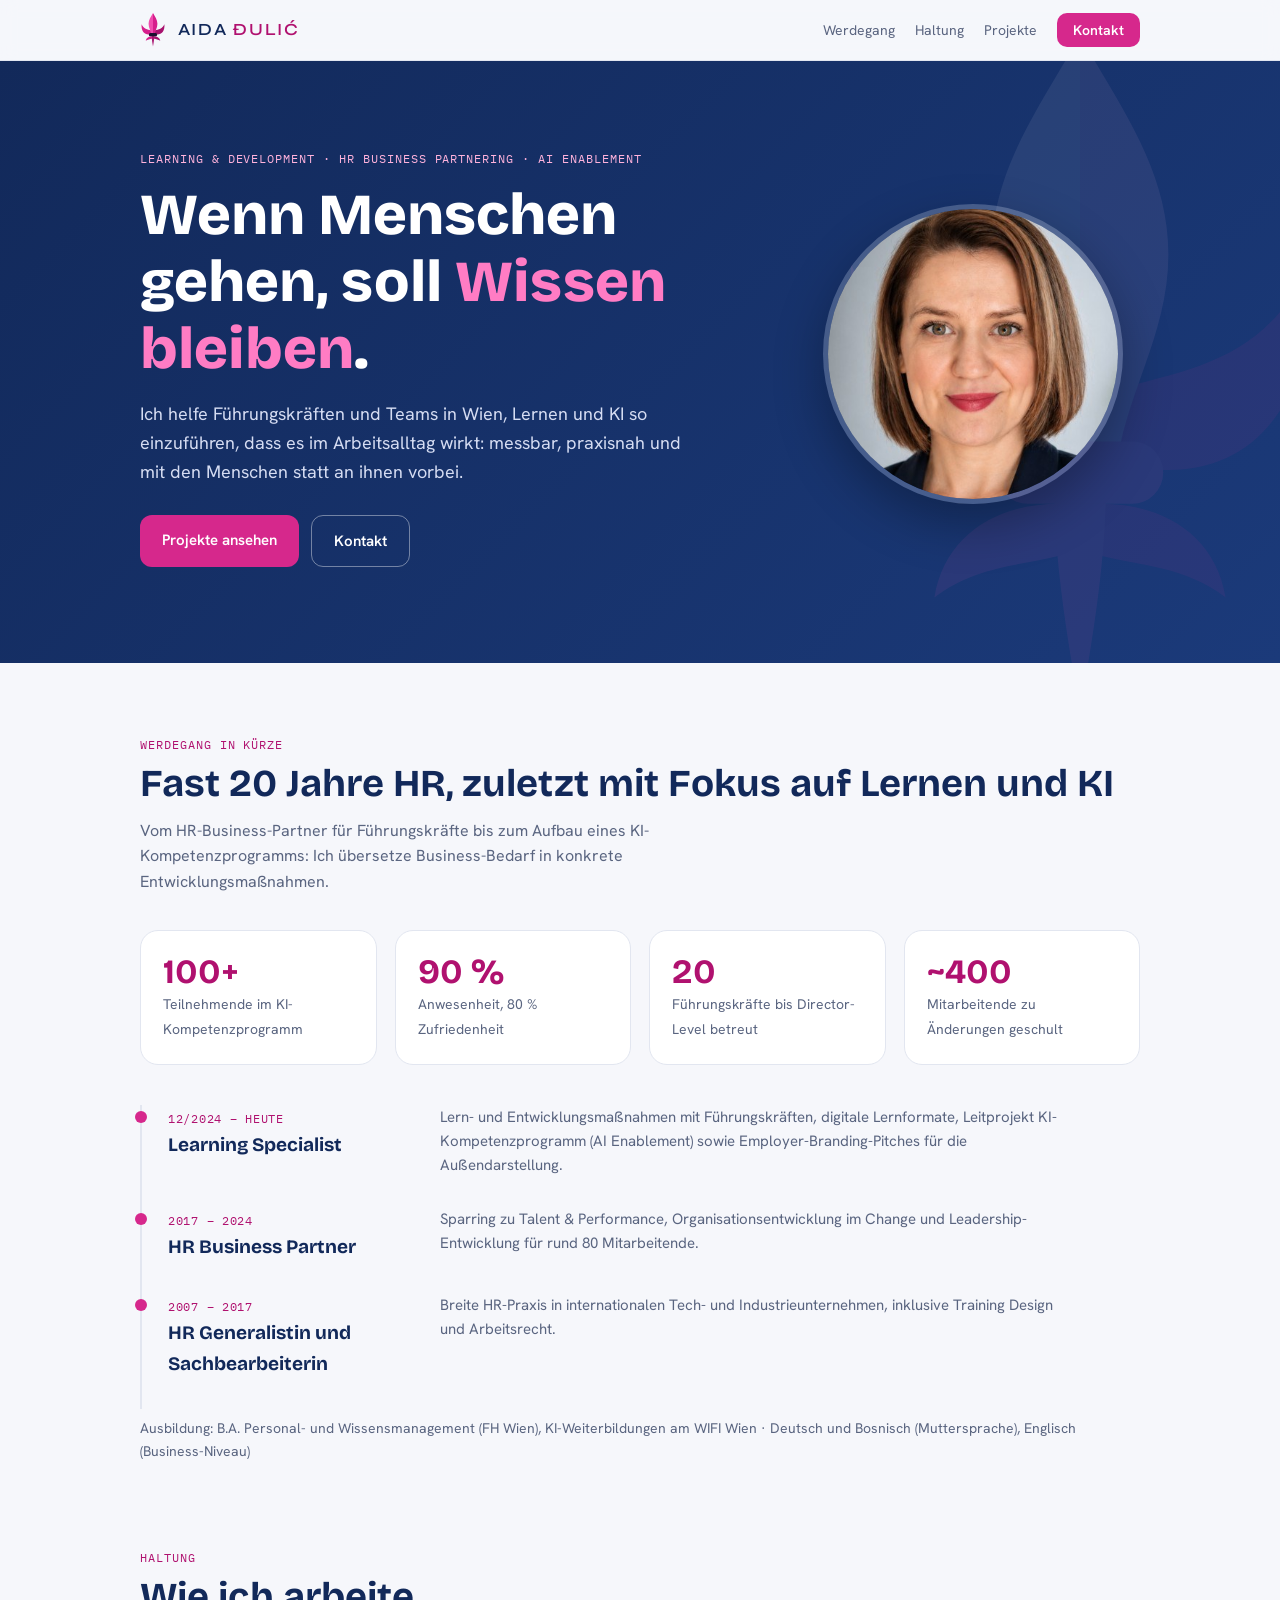
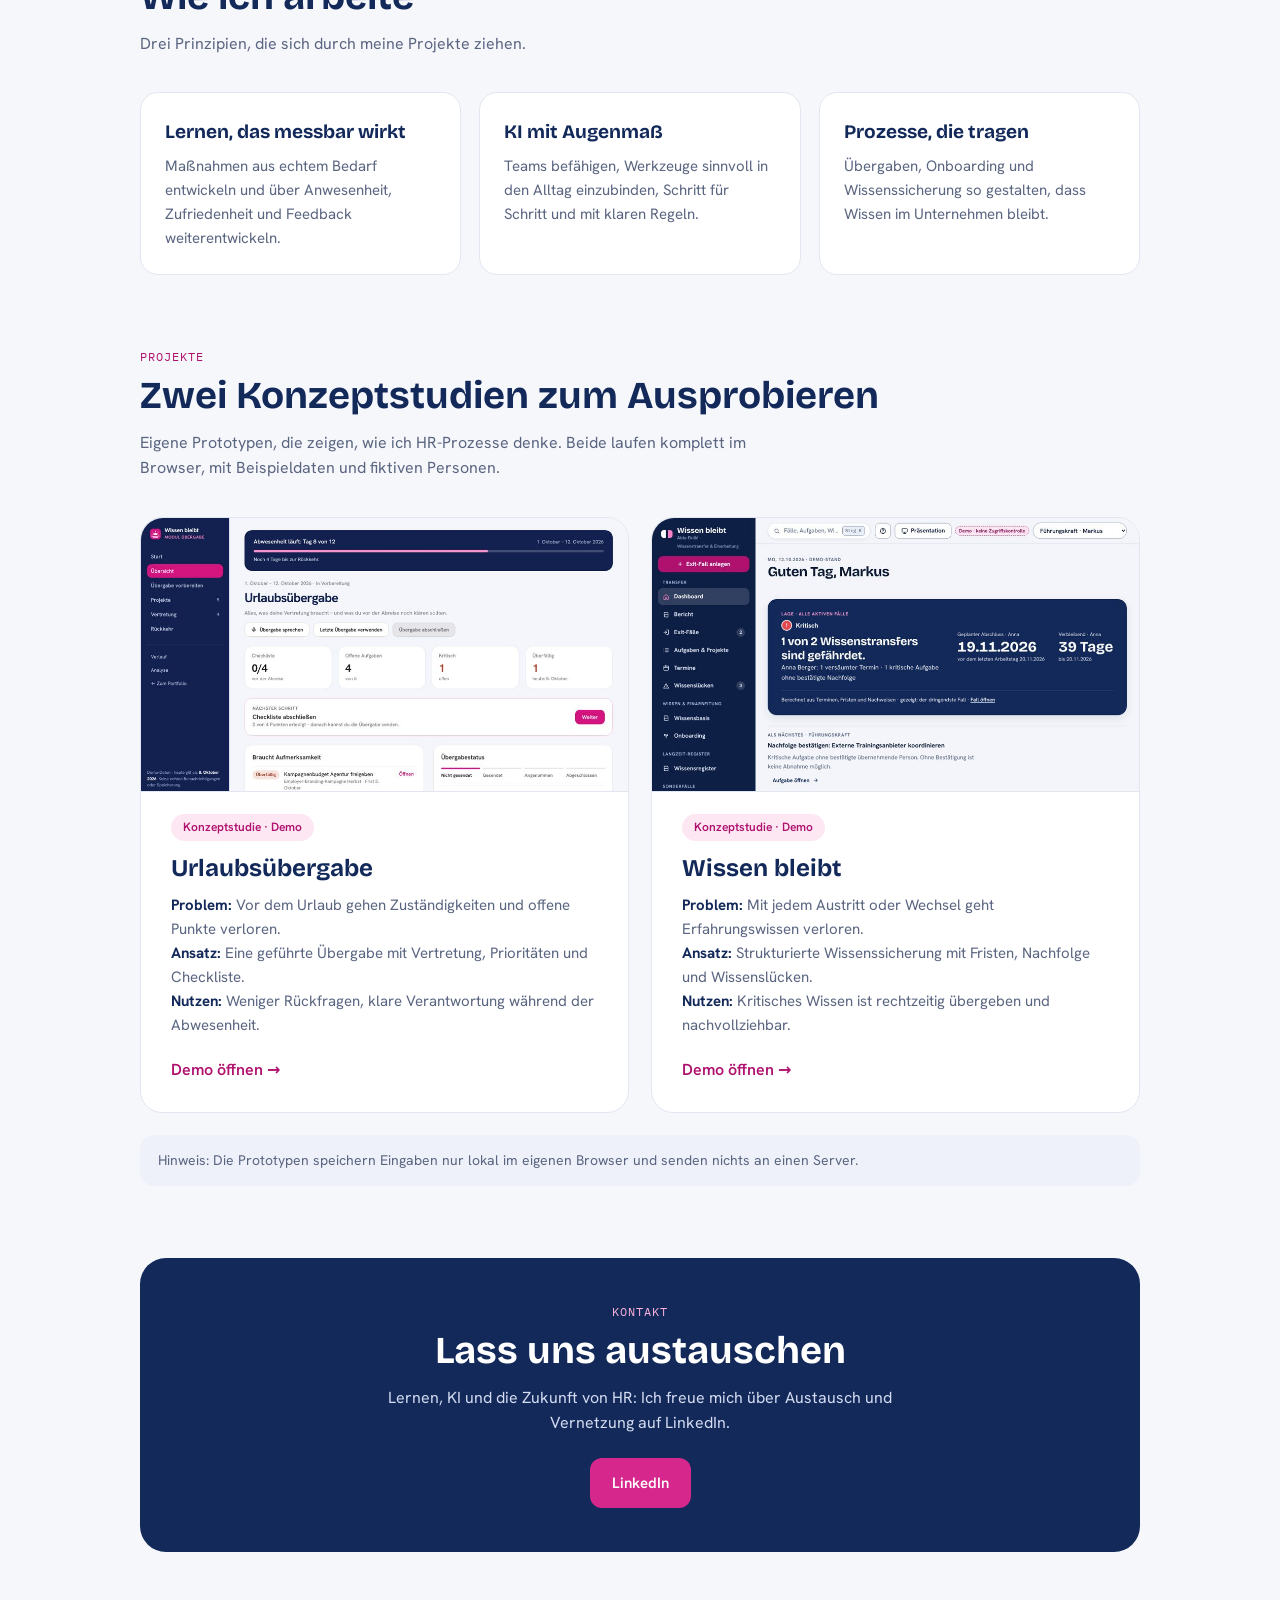
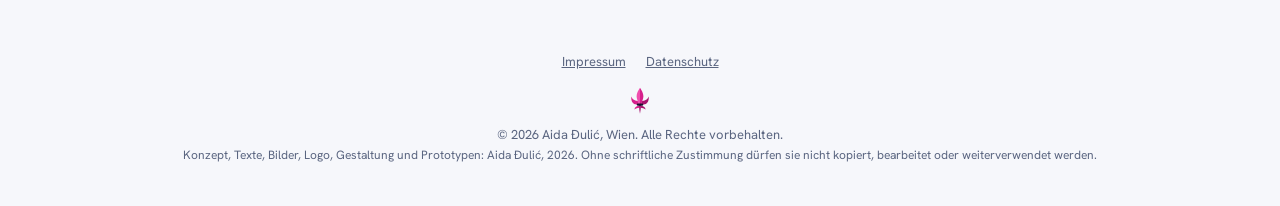
==== commit b115bc43: "Add files via upload" ====
--- a/index.html
+++ b/index.html
@@ -6,6 +6,7 @@
 <meta name="viewport" content="width=device-width,initial-scale=1">
 <title>Aida Đulić · Learning &amp; Development, HR Business Partnering, AI Enablement</title>
 <meta name="description" content="Aida Đulić, Wien: Learning &amp; Development, HR Business Partnering und AI Enablement. Fast 20 Jahre HR-Erfahrung, zuletzt Aufbau eines KI-Kompetenzprogramms für über 100 Teilnehmende.">
+<meta name="author" content="Aida Đulić"><meta name="copyright" content="© 2026 Aida Đulić. Alle Rechte vorbehalten.">
 <link rel="icon" type="image/svg+xml" href="assets/logo-mark.svg">
 <style>
 :root{--navy:#12295a;--navy2:#1b3a7a;--mag:#d6288c;--mag2:#b0116f;--ink:#16203a;--mute:#5a6580;--bg:#f6f7fb;--card:#fff;--line:#e2e6f0}
@@ -171,7 +172,7 @@
  </div>
 </div></section>
 
-<footer><nav style="margin-bottom:14px"><a href="impressum.html" style="margin:0 10px">Impressum</a><a href="datenschutz.html" style="margin:0 10px">Datenschutz</a></nav><img src="assets/logo-mark.svg" alt="" width="20" height="28" style="display:block;margin:0 auto 10px">© <span id="yr"></span> Aida Đulić · Wien</footer>
+<footer><nav style="margin-bottom:14px"><a href="impressum.html" style="margin:0 10px">Impressum</a><a href="datenschutz.html" style="margin:0 10px">Datenschutz</a></nav><img src="assets/logo-mark.svg" alt="" width="20" height="28" style="display:block;margin:0 auto 10px">© 2026 Aida Đulić, Wien. Alle Rechte vorbehalten.<br><span style="font-size:12px">Konzept, Texte, Bilder, Logo, Gestaltung und Prototypen: Aida Đulić, 2026. Ohne schriftliche Zustimmung dürfen sie nicht kopiert, bearbeitet oder weiterverwendet werden.</span></footer>
 
 <script>
 // Hier eintragen, dann erscheinen die Buttons automatisch:
@@ -182,7 +183,6 @@
  if(LANDING_EMAIL){b.insertAdjacentHTML('beforeend','<a class="btn pri" href="mailto:'+encodeURI(LANDING_EMAIL)+'">E-Mail schreiben</a>');n++}
  if(LANDING_LINKEDIN){b.insertAdjacentHTML('beforeend','<a class="btn '+(LANDING_EMAIL?'sec':'pri')+'" target="_blank" rel="noopener" href="'+encodeURI(LANDING_LINKEDIN)+'">LinkedIn</a>');n++}
  if(n)document.getElementById('contact-empty').style.display='none';
- document.getElementById('yr').textContent=new Date().getFullYear();
 })();
 </script>
 </body>
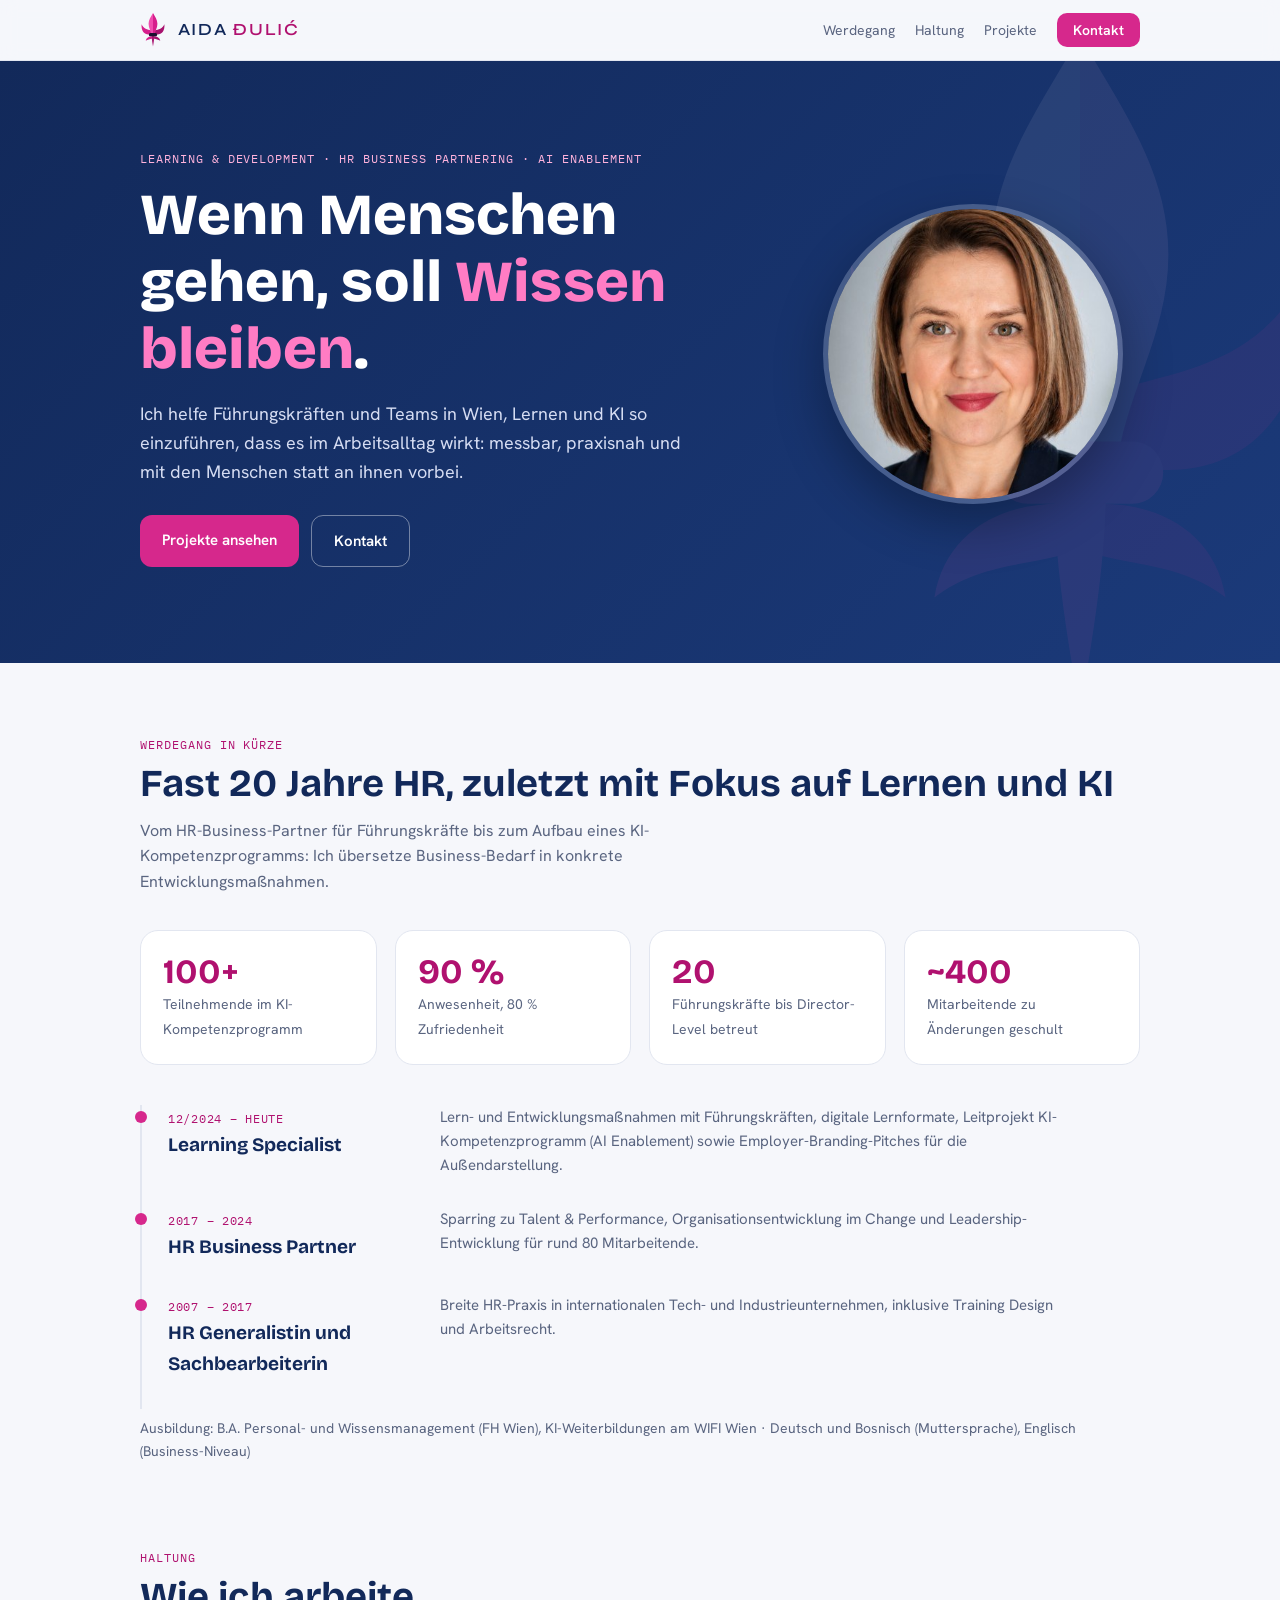
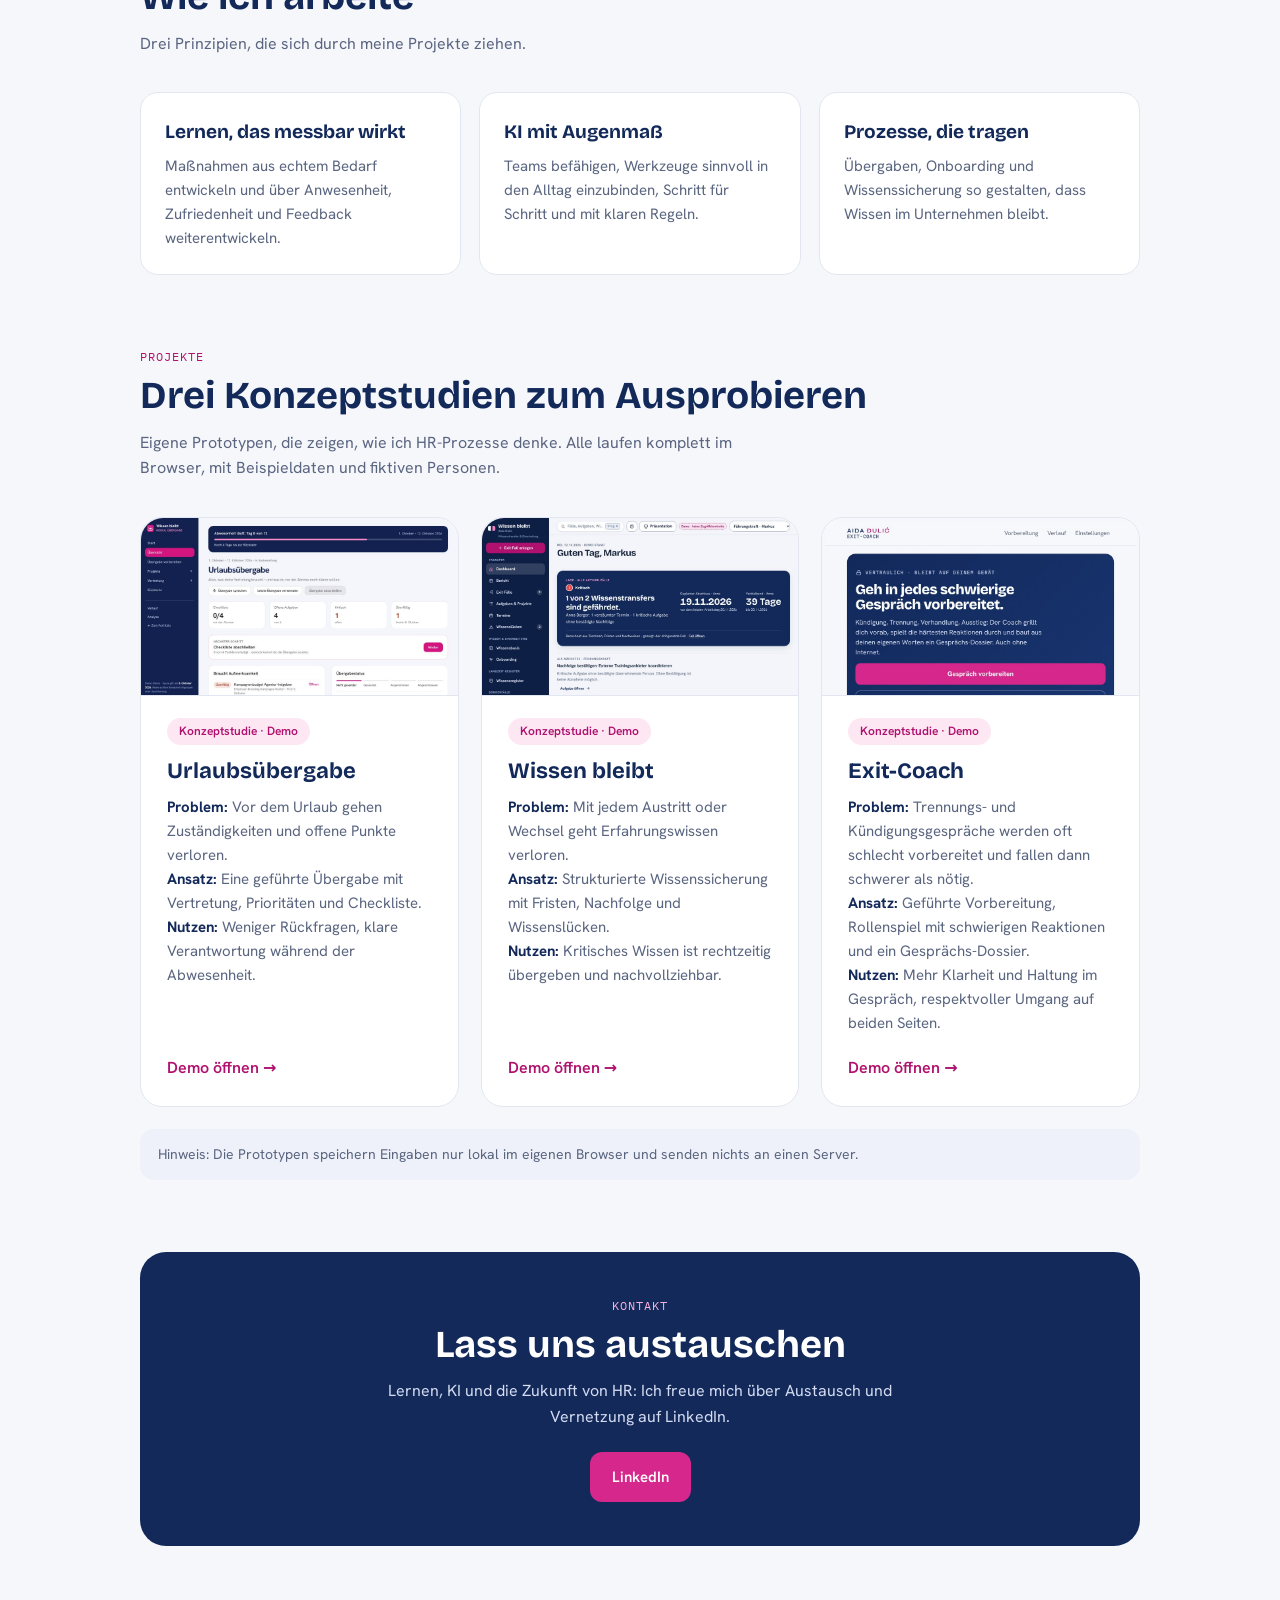
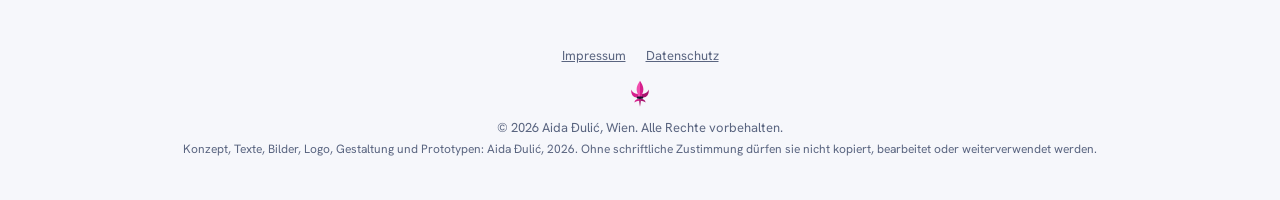
==== commit 4b6876ef: "Add files via upload" ====
--- a/index.html
+++ b/index.html
@@ -47,12 +47,12 @@
 .tile{background:var(--card);border:1px solid var(--line);border-radius:18px;padding:24px}
 .tile b{display:block;font-family:'Bricolage Grotesque',system-ui,sans-serif;font-size:19px;color:var(--navy);margin-bottom:6px}
 .tile p{margin:0;color:var(--mute);font-size:15px}
-.projects{display:grid;grid-template-columns:repeat(2,1fr);gap:22px}
-.proj{background:var(--card);border:1px solid var(--line);border-radius:22px;padding:30px;display:flex;flex-direction:column;transition:.2s}
+.projects{display:grid;grid-template-columns:repeat(3,1fr);gap:22px}
+.proj{background:var(--card);border:1px solid var(--line);border-radius:22px;padding:26px;display:flex;flex-direction:column;transition:.2s}
 .proj:hover{transform:translateY(-3px);box-shadow:0 18px 40px rgba(18,41,90,.12)}
-.proj .shot{display:block;width:calc(100% + 60px);margin:-30px -30px 22px;border-radius:22px 22px 0 0;border-bottom:1px solid var(--line);aspect-ratio:16/9;object-fit:cover;object-position:top}
+.proj .shot{display:block;width:calc(100% + 52px);margin:-26px -26px 22px;border-radius:22px 22px 0 0;border-bottom:1px solid var(--line);aspect-ratio:16/9;object-fit:cover;object-position:top}
 .proj .tag{align-self:flex-start;background:#fde7f3;color:var(--mag2);border-radius:99px;padding:4px 12px;font-size:12px;font-weight:600;margin-bottom:14px}
-.proj h3{font-size:24px;color:var(--navy);margin-bottom:10px}
+.proj h3{font-size:22px;color:var(--navy);margin-bottom:10px}
 .proj p{color:var(--mute);margin:0 0 20px;flex:1;font-size:15px}
 .proj p b{color:var(--navy)}
 .proj a.go{color:var(--mag2);font-weight:600;text-decoration:none}
@@ -141,8 +141,8 @@
 
 <section id="projekte" style="padding-top:0"><div class="wrap">
  <div class="mono">Projekte</div>
- <h2>Zwei Konzeptstudien zum Ausprobieren</h2>
- <p class="lead">Eigene Prototypen, die zeigen, wie ich HR-Prozesse denke. Beide laufen komplett im Browser, mit Beispieldaten und fiktiven Personen.</p>
+ <h2>Drei Konzeptstudien zum Ausprobieren</h2>
+ <p class="lead">Eigene Prototypen, die zeigen, wie ich HR-Prozesse denke. Alle laufen komplett im Browser, mit Beispieldaten und fiktiven Personen.</p>
  <div class="projects">
   <article class="proj">
    <img class="shot" src="assets/vorschau-urlaub.jpg" alt="Vorschau der Demo Urlaubsübergabe: Übersicht mit Abwesenheitsstatus und offenen Aufgaben" loading="lazy">
@@ -157,6 +157,13 @@
    <h3>Wissen bleibt</h3>
    <p><b>Problem:</b> Mit jedem Austritt oder Wechsel geht Erfahrungswissen verloren.<br><b>Ansatz:</b> Strukturierte Wissenssicherung mit Fristen, Nachfolge und Wissenslücken.<br><b>Nutzen:</b> Kritisches Wissen ist rechtzeitig übergeben und nachvollziehbar.</p>
    <a class="go" href="wissen-bleibt/">Demo öffnen &rarr;</a>
+  </article>
+  <article class="proj">
+   <img class="shot" src="assets/vorschau-exit-coach.jpg" alt="Vorschau der Demo Exit-Coach: Startseite mit Gesprächsvorbereitung und Beispiel-Dossier" loading="lazy">
+   <span class="tag">Konzeptstudie · Demo</span>
+   <h3>Exit-Coach</h3>
+   <p><b>Problem:</b> Trennungs- und Kündigungsgespräche werden oft schlecht vorbereitet und fallen dann schwerer als nötig.<br><b>Ansatz:</b> Geführte Vorbereitung, Rollenspiel mit schwierigen Reaktionen und ein Gesprächs-Dossier.<br><b>Nutzen:</b> Mehr Klarheit und Haltung im Gespräch, respektvoller Umgang auf beiden Seiten.</p>
+   <a class="go" href="exit-coach/">Demo öffnen &rarr;</a>
   </article>
  </div>
  <div class="note">Hinweis: Die Prototypen speichern Eingaben nur lokal im eigenen Browser und senden nichts an einen Server.</div>
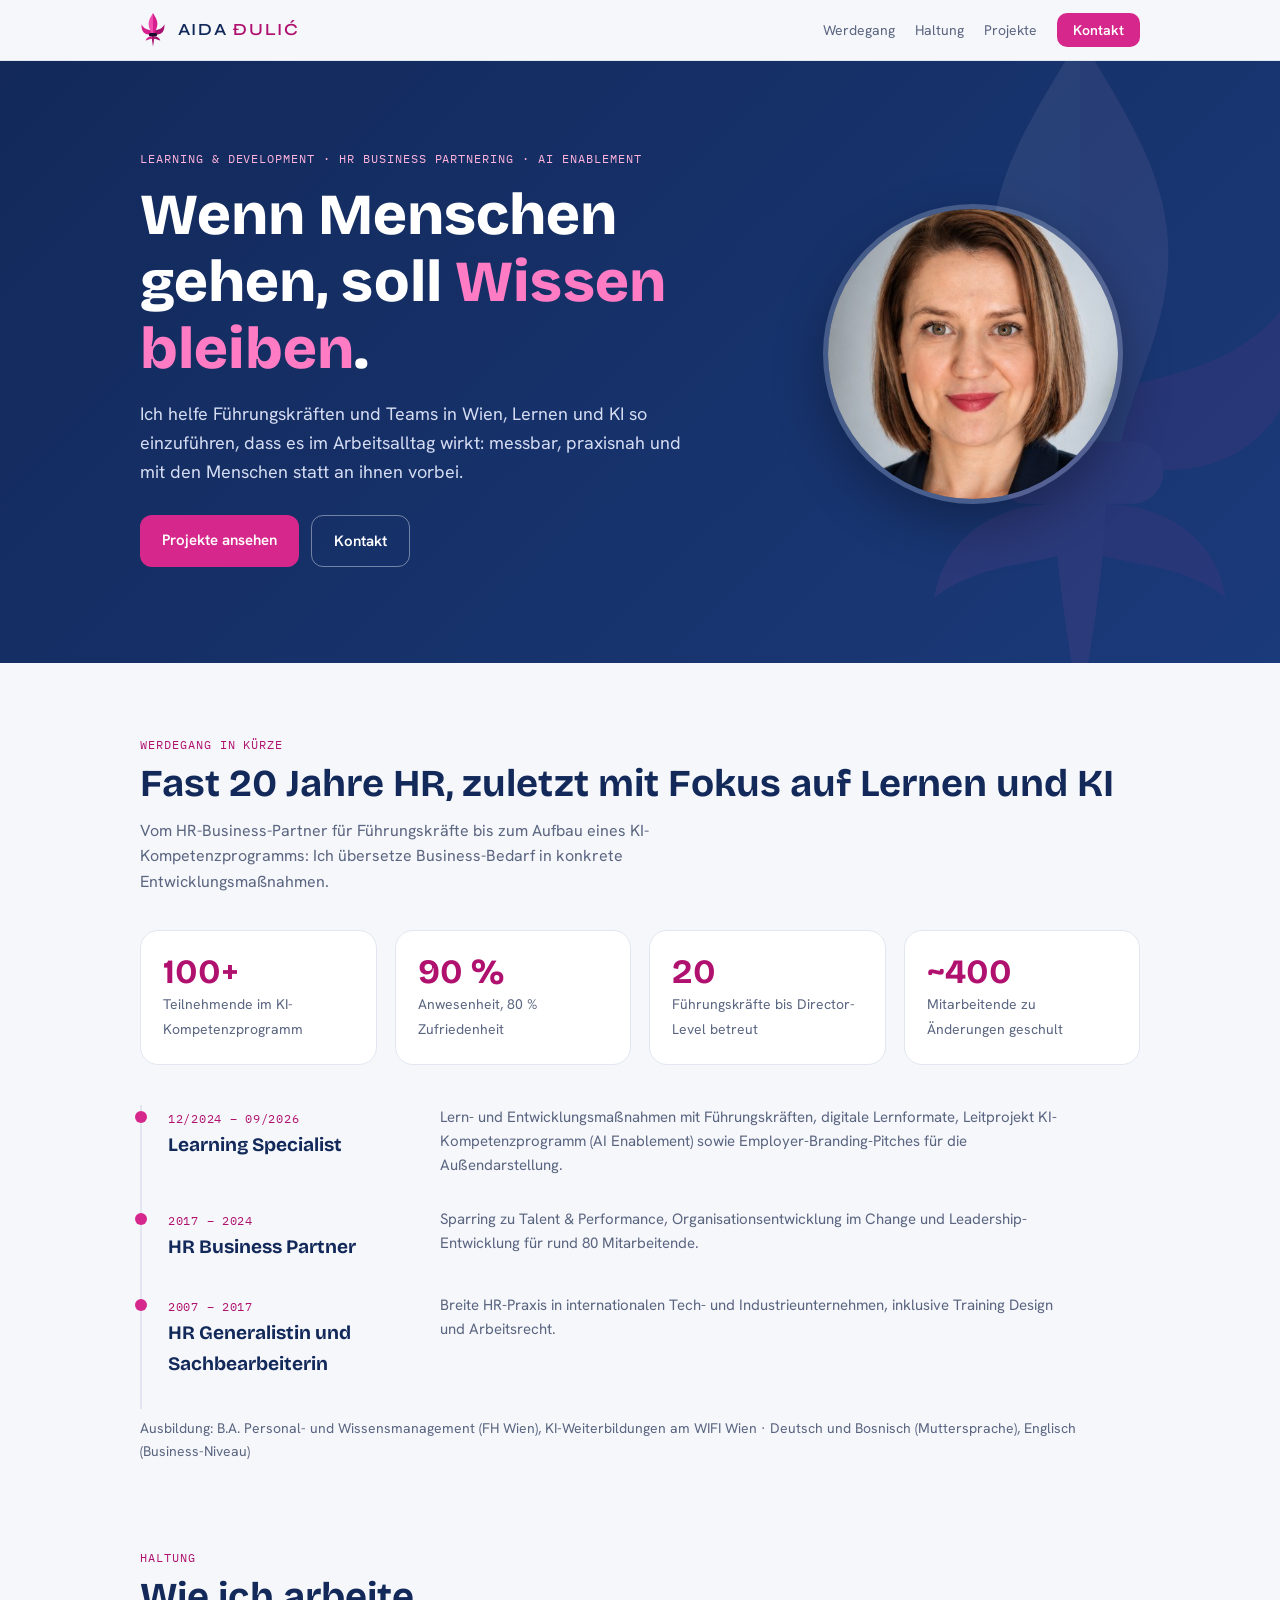
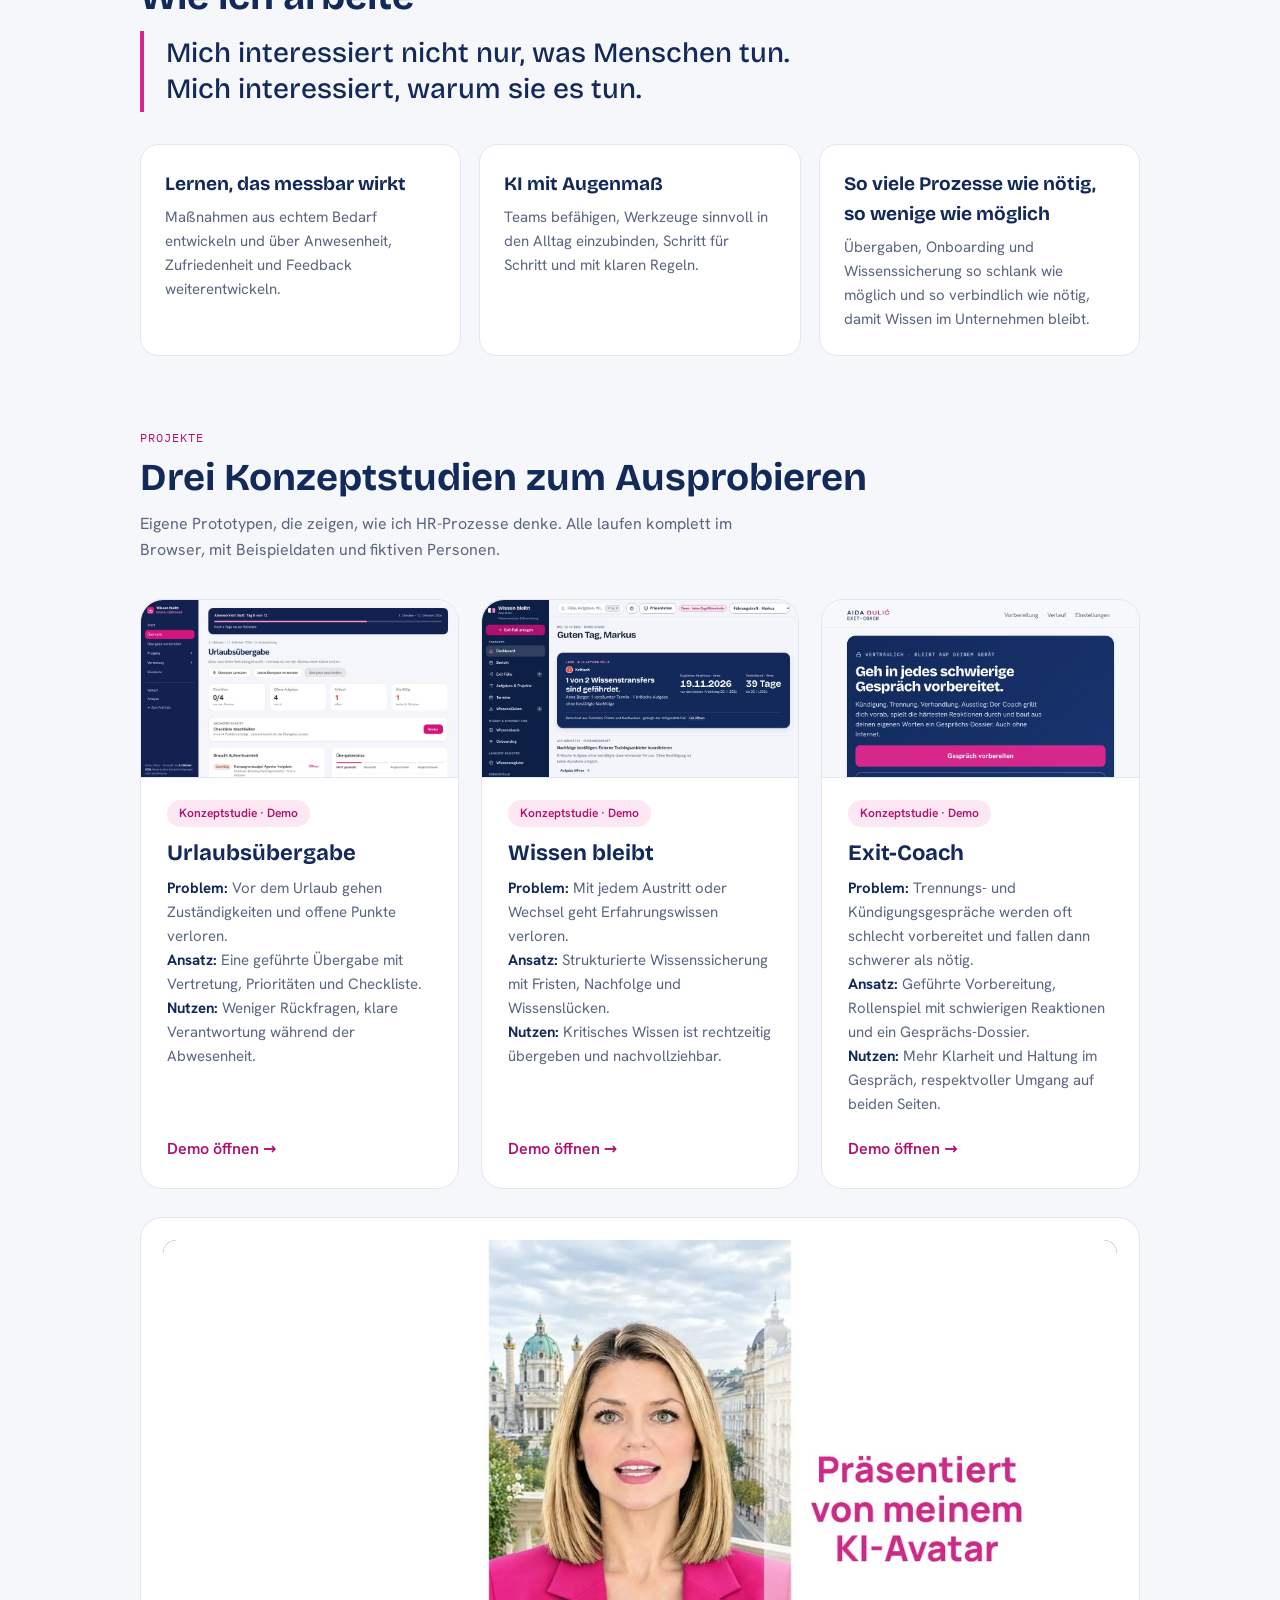
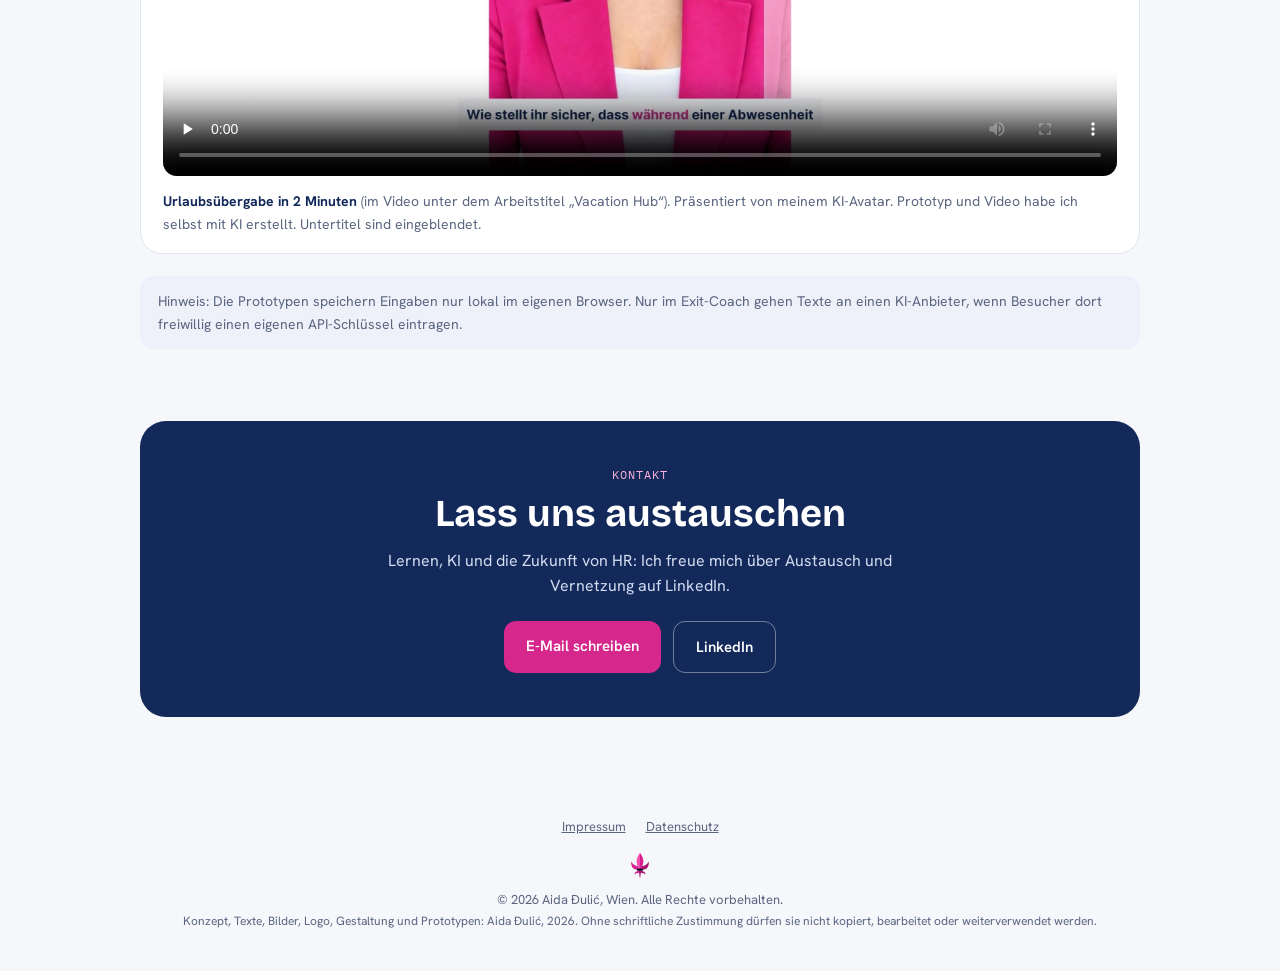
==== commit 1061ca41: "Add files via upload" ====
--- a/index.html
+++ b/index.html
@@ -5,6 +5,7 @@
 <link rel="stylesheet" href="assets/fonts.css">
 <meta name="viewport" content="width=device-width,initial-scale=1">
 <title>Aida Đulić · Learning &amp; Development, HR Business Partnering, AI Enablement</title>
+<meta property="og:type" content="website"><meta property="og:locale" content="de_AT"><meta property="og:title" content="Aida Đulić · Learning &amp; Development, HR Business Partnering, AI Enablement"><meta property="og:description" content="Aida Đulić, Wien: Learning &amp; Development, HR Business Partnering und AI Enablement. Fast 20 Jahre HR-Erfahrung, zuletzt Aufbau eines KI-Kompetenzprogramms für über 100 Teilnehmende."><meta property="og:url" content="https://aidadulic-ship-it.github.io/aida-dulic/"><meta property="og:image" content="https://aidadulic-ship-it.github.io/aida-dulic/assets/og.jpg"><meta name="twitter:card" content="summary_large_image">
 <meta name="description" content="Aida Đulić, Wien: Learning &amp; Development, HR Business Partnering und AI Enablement. Fast 20 Jahre HR-Erfahrung, zuletzt Aufbau eines KI-Kompetenzprogramms für über 100 Teilnehmende.">
 <meta name="author" content="Aida Đulić"><meta name="copyright" content="© 2026 Aida Đulić. Alle Rechte vorbehalten.">
 <link rel="icon" type="image/svg+xml" href="assets/logo-mark.svg">
@@ -121,7 +122,7 @@
   <div class="stat"><b>~400</b><span>Mitarbeitende zu Änderungen geschult</span></div>
  </div>
  <ul class="tl">
-  <li><div><span class="yr">12/2024 – HEUTE</span><b>Learning Specialist</b></div><p>Lern- und Entwicklungsmaßnahmen mit Führungskräften, digitale Lernformate, Leitprojekt KI-Kompetenzprogramm (AI Enablement) sowie Employer-Branding-Pitches für die Außendarstellung.</p></li>
+  <li><div><span class="yr">12/2024 – 09/2026</span><b>Learning Specialist</b></div><p>Lern- und Entwicklungsmaßnahmen mit Führungskräften, digitale Lernformate, Leitprojekt KI-Kompetenzprogramm (AI Enablement) sowie Employer-Branding-Pitches für die Außendarstellung.</p></li>
   <li><div><span class="yr">2017 – 2024</span><b>HR Business Partner</b></div><p>Sparring zu Talent &amp; Performance, Organisationsentwicklung im Change und Leadership-Entwicklung für rund 80 Mitarbeitende.</p></li>
   <li><div><span class="yr">2007 – 2017</span><b>HR Generalistin und Sachbearbeiterin</b></div><p>Breite HR-Praxis in internationalen Tech- und Industrieunternehmen, inklusive Training Design und Arbeitsrecht.</p></li>
  </ul>
@@ -131,11 +132,11 @@
 <section id="stehe"><div class="wrap">
  <div class="mono">Haltung</div>
  <h2>Wie ich arbeite</h2>
- <p class="lead">Drei Prinzipien, die sich durch meine Projekte ziehen.</p>
+ <blockquote style="margin:0 0 32px;padding:4px 0 4px 22px;border-left:4px solid var(--mag,#d6288c);font-family:'Bricolage Grotesque',sans-serif;font-size:clamp(20px,2.6vw,28px);line-height:1.3;color:var(--navy);max-width:760px">Mich interessiert nicht nur, was Menschen tun.<br>Mich interessiert, warum sie es tun.</blockquote>
  <div class="tiles">
   <div class="tile"><b>Lernen, das messbar wirkt</b><p>Maßnahmen aus echtem Bedarf entwickeln und über Anwesenheit, Zufriedenheit und Feedback weiterentwickeln.</p></div>
   <div class="tile"><b>KI mit Augenmaß</b><p>Teams befähigen, Werkzeuge sinnvoll in den Alltag einzubinden, Schritt für Schritt und mit klaren Regeln.</p></div>
-  <div class="tile"><b>Prozesse, die tragen</b><p>Übergaben, Onboarding und Wissenssicherung so gestalten, dass Wissen im Unternehmen bleibt.</p></div>
+  <div class="tile"><b>So viele Prozesse wie nötig, so wenige wie möglich</b><p>Übergaben, Onboarding und Wissenssicherung so schlank wie möglich und so verbindlich wie nötig, damit Wissen im Unternehmen bleibt.</p></div>
  </div>
 </div></section>
 
@@ -166,7 +167,11 @@
    <a class="go" href="exit-coach/">Demo öffnen &rarr;</a>
   </article>
  </div>
- <div class="note">Hinweis: Die Prototypen speichern Eingaben nur lokal im eigenen Browser und senden nichts an einen Server.</div>
+ <figure id="demo-video" style="margin:28px 0 0;background:var(--card);border:1px solid var(--line);border-radius:22px;padding:22px 22px 18px">
+  <video controls preload="none" playsinline poster="video/urlaubsuebergabe-demo.jpg" style="display:block;width:100%;border-radius:14px;background:#12295a;aspect-ratio:16/9" aria-label="Demo-Video zur Konzeptstudie Urlaubsübergabe, Arbeitstitel Vacation Hub"><source src="video/urlaubsuebergabe-demo.mp4" type="video/mp4">Ihr Browser kann das Video nicht abspielen.</video>
+  <figcaption style="margin-top:14px;font-size:14px;color:var(--mute)"><b style="color:var(--navy)">Urlaubsübergabe in 2 Minuten</b> (im Video unter dem Arbeitstitel „Vacation Hub“). Präsentiert von meinem KI-Avatar. Prototyp und Video habe ich selbst mit KI erstellt. Untertitel sind eingeblendet.</figcaption>
+ </figure>
+ <div class="note">Hinweis: Die Prototypen speichern Eingaben nur lokal im eigenen Browser. Nur im Exit-Coach gehen Texte an einen KI-Anbieter, wenn Besucher dort freiwillig einen eigenen API-Schlüssel eintragen.</div>
 </div></section>
 
 <section id="kontakt" style="padding-top:0"><div class="wrap">
@@ -183,7 +188,7 @@
 
 <script>
 // Hier eintragen, dann erscheinen die Buttons automatisch:
-var LANDING_EMAIL = "";     // z. B. "name@example.com"
+var LANDING_EMAIL = "aida.dulic@hotmail.com";     // z. B. "name@example.com"
 var LANDING_LINKEDIN = "https://www.linkedin.com/in/aida-dulic/";  // z. B. "https://www.linkedin.com/in/dein-profil"
 (function(){
  var b=document.getElementById('contact-btns'),n=0;
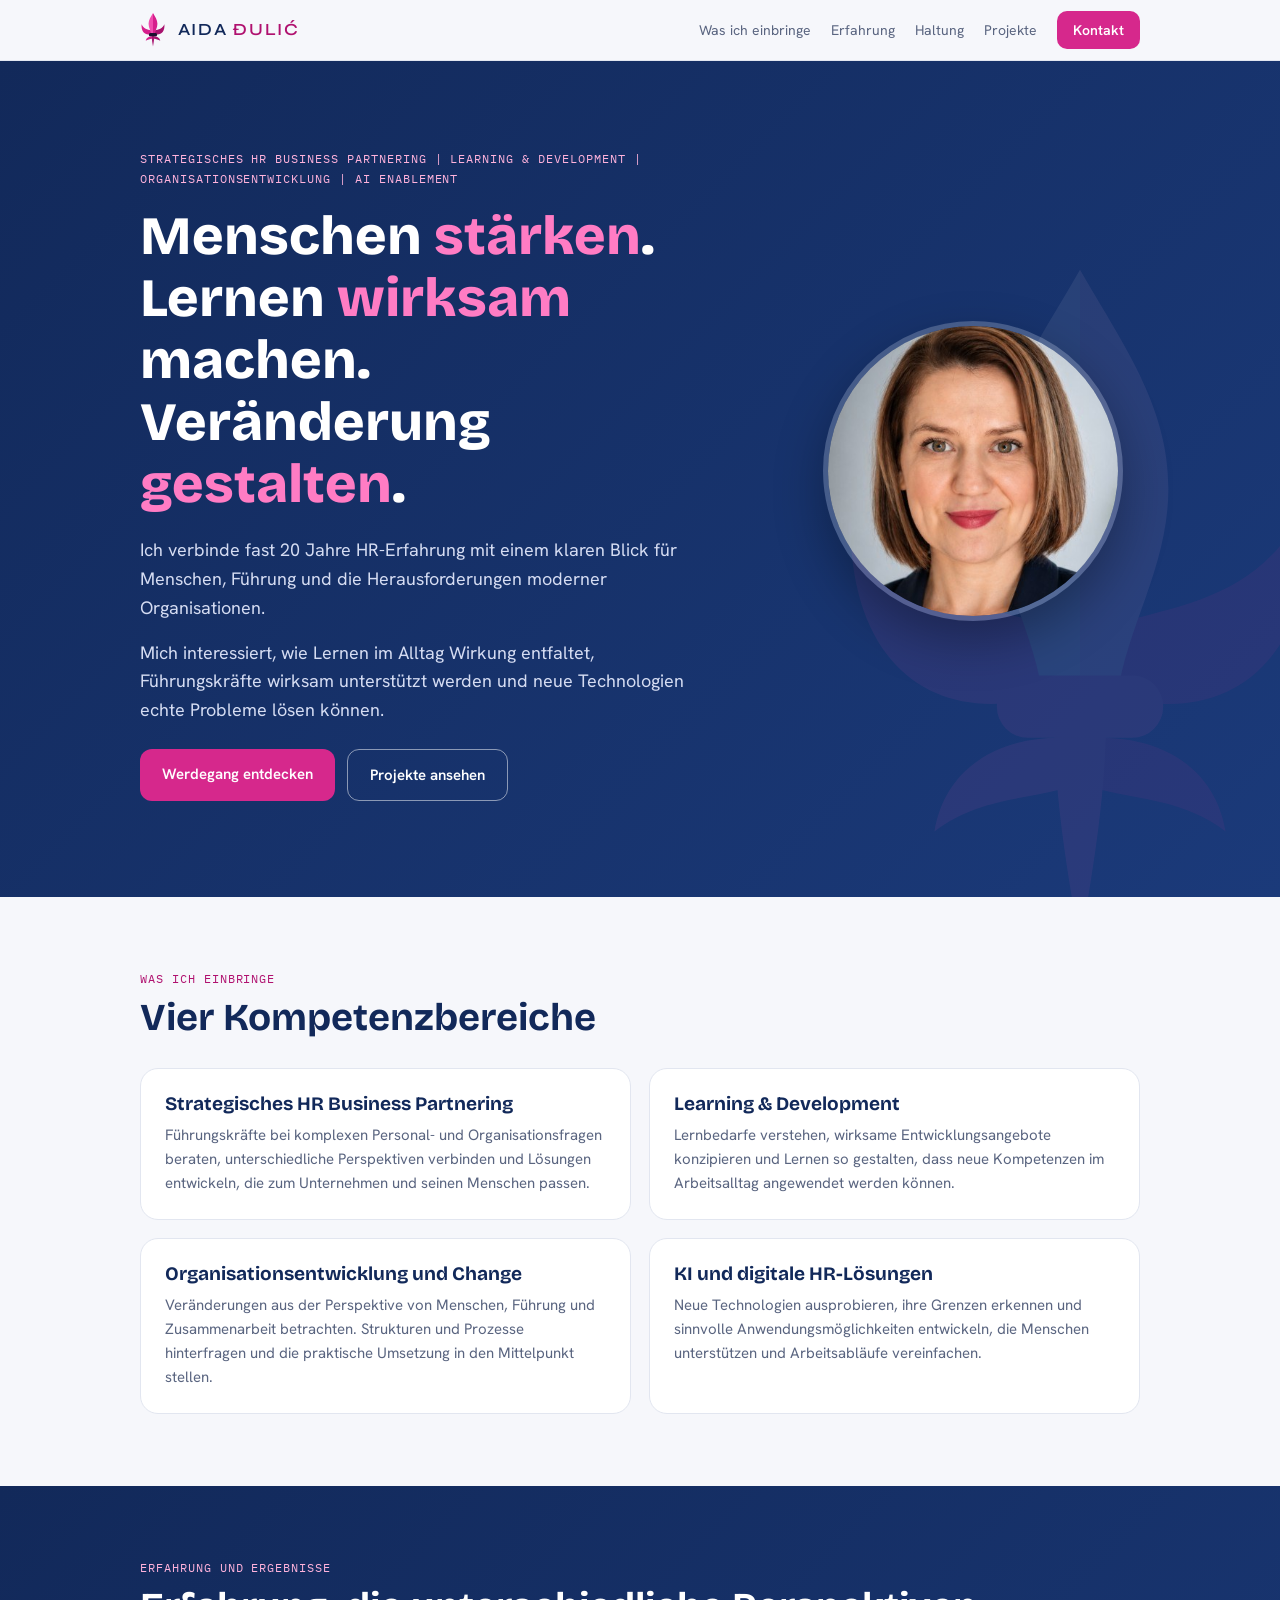
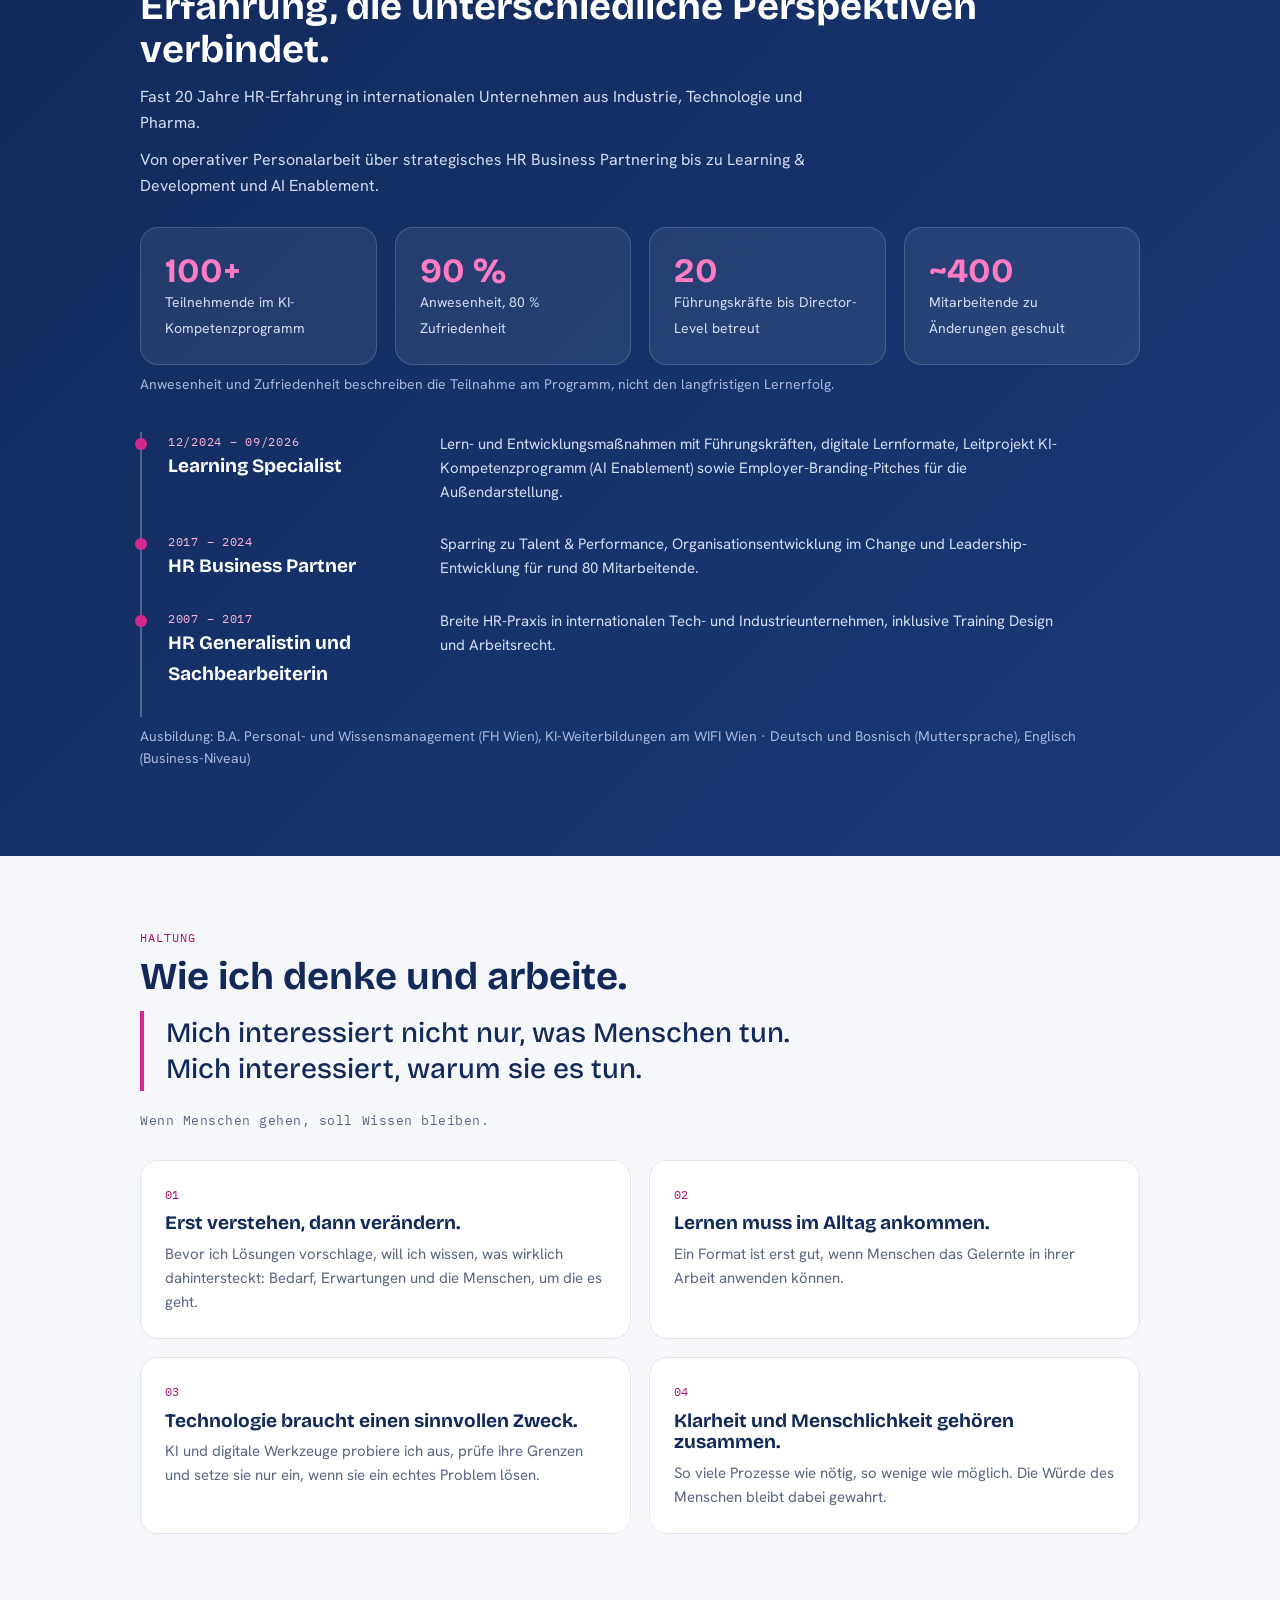
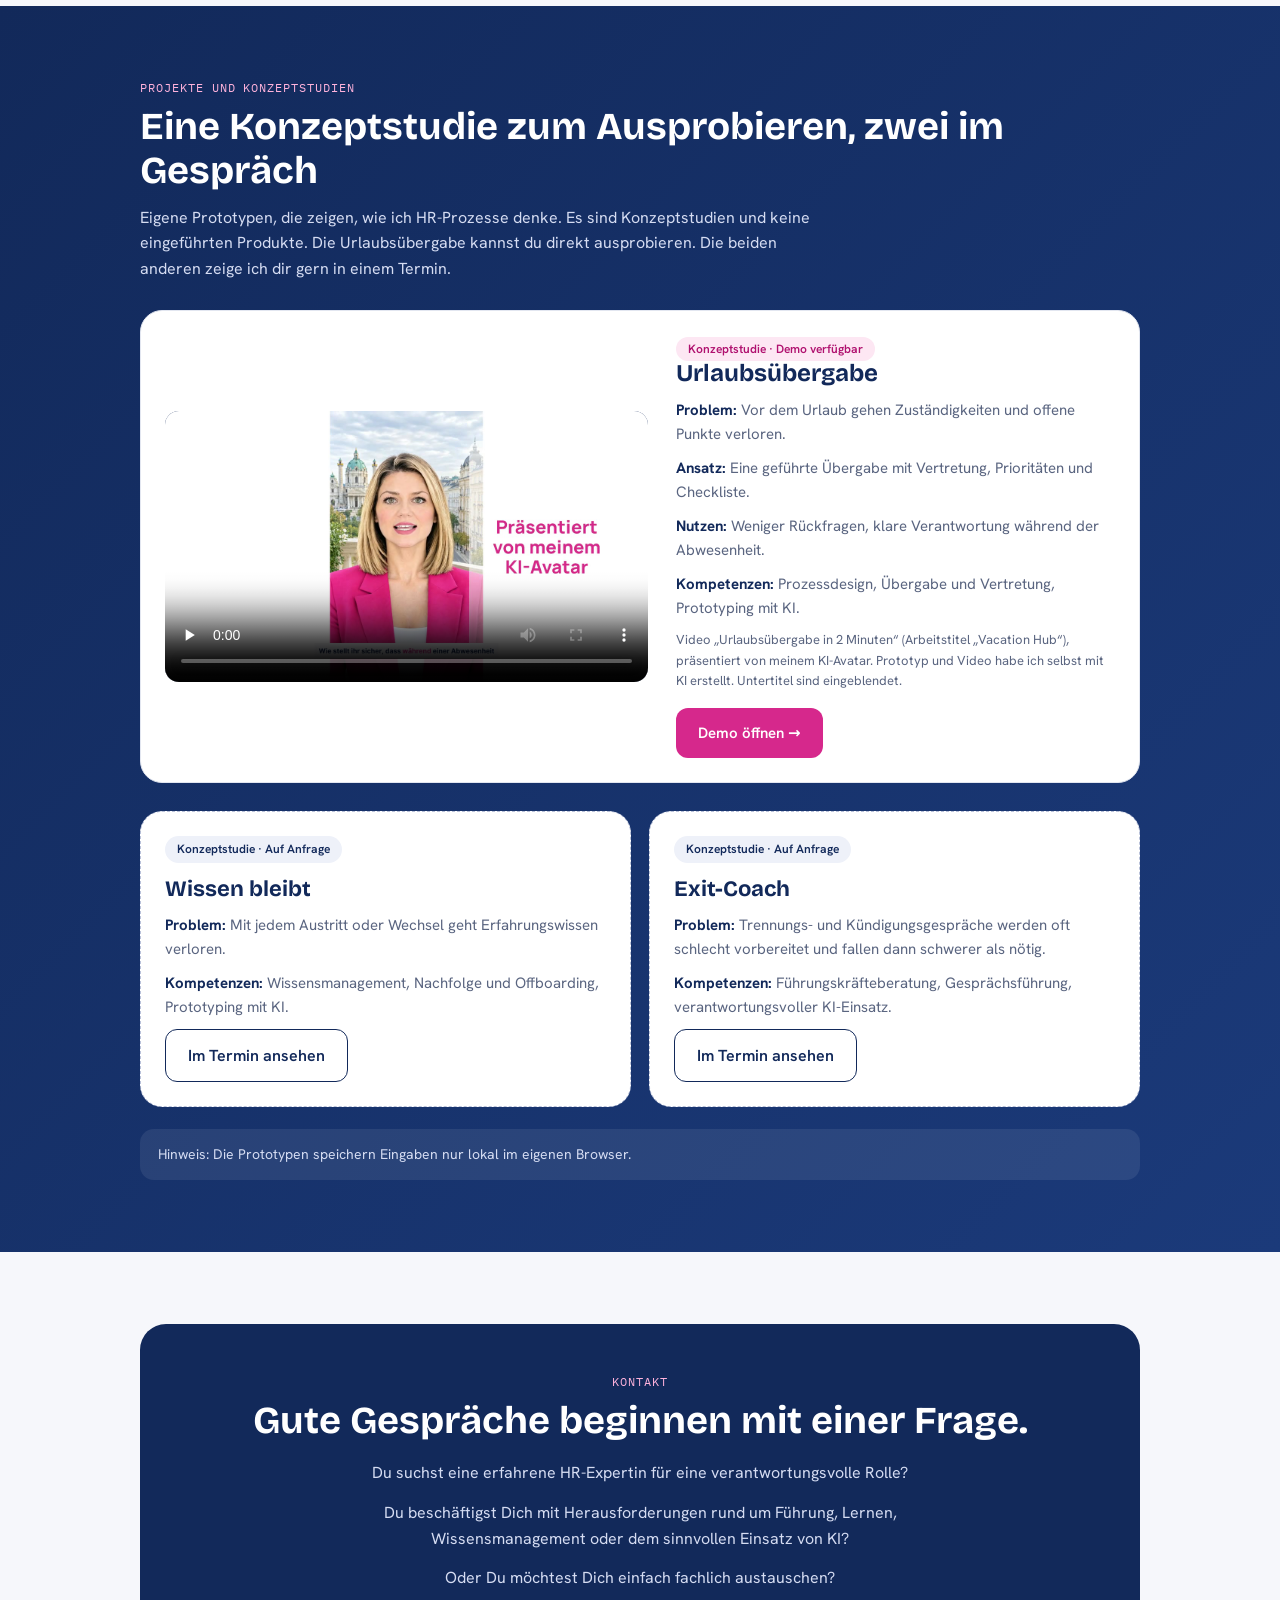
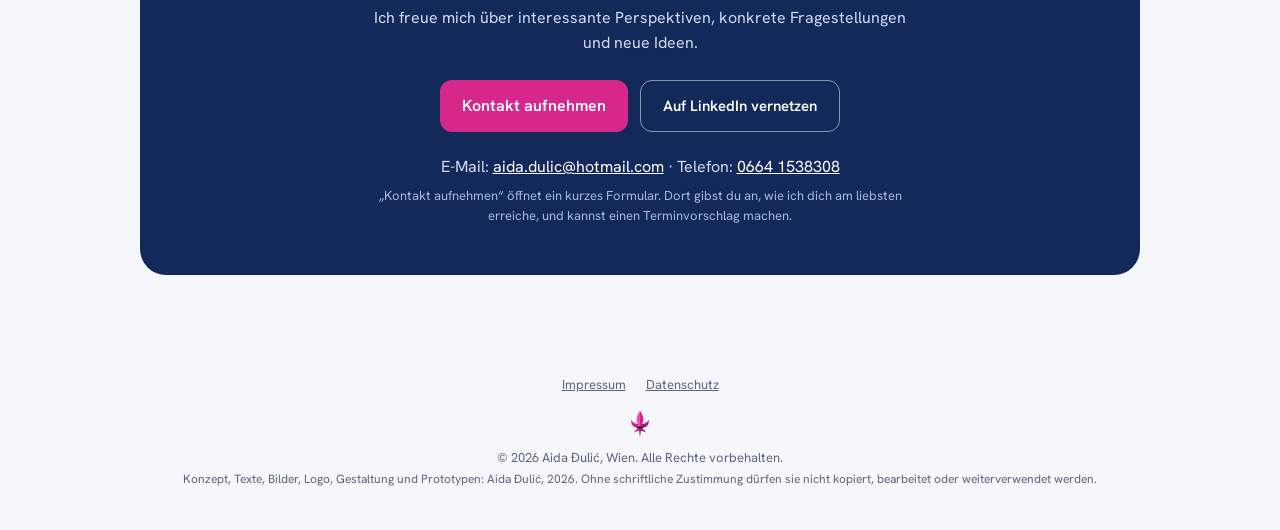
==== commit 3a78e9c3: "Add files via upload" ====
--- a/index.html
+++ b/index.html
@@ -2,125 +2,210 @@
 <html lang="de">
 <head>
 <meta charset="utf-8">
+<meta name="viewport" content="width=device-width,initial-scale=1">
+<title>Aida Đulić | HR Business Partnering, Learning &amp; Development &amp; AI</title>
+<meta name="description" content="Fast 20 Jahre HR-Erfahrung. Strategisches HR Business Partnering, Learning &amp; Development, Organisationsentwicklung und praktische KI-Konzeptstudien.">
+<link rel="canonical" href="https://aidadulic.at/">
+<link rel="alternate" type="text/plain" href="/llms.txt" title="llms.txt">
+<link rel="preload" href="assets/fonts/bricolage-grotesque-latin-800-normal.woff2" as="font" type="font/woff2" crossorigin>
 <link rel="stylesheet" href="assets/fonts.css">
-<meta name="viewport" content="width=device-width,initial-scale=1">
-<title>Aida Đulić · Learning &amp; Development, HR Business Partnering, AI Enablement</title>
-<meta property="og:type" content="website"><meta property="og:locale" content="de_AT"><meta property="og:title" content="Aida Đulić · Learning &amp; Development, HR Business Partnering, AI Enablement"><meta property="og:description" content="Aida Đulić, Wien: Learning &amp; Development, HR Business Partnering und AI Enablement. Fast 20 Jahre HR-Erfahrung, zuletzt Aufbau eines KI-Kompetenzprogramms für über 100 Teilnehmende."><meta property="og:url" content="https://aidadulic-ship-it.github.io/aida-dulic/"><meta property="og:image" content="https://aidadulic-ship-it.github.io/aida-dulic/assets/og.jpg"><meta name="twitter:card" content="summary_large_image">
-<meta name="description" content="Aida Đulić, Wien: Learning &amp; Development, HR Business Partnering und AI Enablement. Fast 20 Jahre HR-Erfahrung, zuletzt Aufbau eines KI-Kompetenzprogramms für über 100 Teilnehmende.">
+<meta property="og:type" content="website"><meta property="og:locale" content="de_AT"><meta property="og:site_name" content="Aida Đulić">
+<meta property="og:title" content="Aida Đulić | HR Business Partnering, Learning &amp; Development &amp; AI">
+<meta property="og:description" content="Fast 20 Jahre HR-Erfahrung. Strategisches HR Business Partnering, Learning &amp; Development, Organisationsentwicklung und praktische KI-Konzeptstudien.">
+<meta property="og:url" content="https://aidadulic.at/">
+<meta property="og:image" content="https://aidadulic.at/assets/og.jpg"><meta property="og:image:width" content="1200"><meta property="og:image:height" content="630">
+<meta name="twitter:card" content="summary_large_image">
 <meta name="author" content="Aida Đulić"><meta name="copyright" content="© 2026 Aida Đulić. Alle Rechte vorbehalten.">
 <link rel="icon" type="image/svg+xml" href="assets/logo-mark.svg">
+<script type="application/ld+json">
+{"@context":"https://schema.org","@type":"Person","name":"Aida Đulić","alternateName":"Aida Dulic","url":"https://aidadulic.at/","description":"Fast 20 Jahre HR-Erfahrung in Strategischem HR Business Partnering, Learning & Development, Organisationsentwicklung und AI Enablement.","address":{"@type":"PostalAddress","addressLocality":"Wien","addressCountry":"AT"},"alumniOf":"FH Wien","knowsLanguage":["de","bs","en"],"knowsAbout":["HR Business Partnering","Learning & Development","Organisationsentwicklung","Leadership Development","Wissensmanagement","AI Enablement"],"sameAs":["https://www.linkedin.com/in/aida-dulic/"]}
+</script>
 <style>
 :root{--navy:#12295a;--navy2:#1b3a7a;--mag:#d6288c;--mag2:#b0116f;--ink:#16203a;--mute:#5a6580;--bg:#f6f7fb;--card:#fff;--line:#e2e6f0}
 *{box-sizing:border-box}
-html{scroll-behavior:smooth}
+html{scroll-behavior:smooth;scroll-padding-top:72px}
 body{margin:0;font-family:'Hanken Grotesk',system-ui,sans-serif;color:var(--ink);background:var(--bg);line-height:1.6}
 h1,h2,h3{font-family:'Bricolage Grotesque',sans-serif;line-height:1.15;margin:0}
 a{color:inherit}
+a:focus-visible,.btn:focus-visible{outline:3px solid var(--mag);outline-offset:3px;border-radius:6px}
+.hero a:focus-visible{outline-color:#fff}
+.skip{position:absolute;left:12px;top:-60px;background:var(--navy);color:#fff;padding:10px 16px;border-radius:10px;z-index:20}
+.skip:focus{top:10px}
 .wrap{max-width:1040px;margin:0 auto;padding:0 20px}
 .mono{font-family:'IBM Plex Mono',monospace;font-size:12px;letter-spacing:.08em;text-transform:uppercase}
-header.top{position:sticky;top:0;z-index:10;background:rgba(246,247,251,.9);backdrop-filter:blur(8px);border-bottom:1px solid var(--line)}
-header.top .wrap{display:flex;align-items:center;justify-content:space-between;height:60px}
+header.top{position:sticky;top:0;z-index:10;background:rgba(246,247,251,.92);backdrop-filter:blur(8px);border-bottom:1px solid var(--line)}
+header.top .wrap{display:flex;align-items:center;justify-content:space-between;min-height:60px;flex-wrap:wrap;gap:4px 20px}
 .brand{display:flex;align-items:center;gap:12px;font-family:'Syne','Bricolage Grotesque',system-ui,sans-serif;font-weight:600;font-size:17px;letter-spacing:.1em;text-transform:uppercase;color:var(--navy);text-decoration:none}
 .brand img{height:36px;width:auto;display:block}
 .brand i{color:var(--mag2);font-style:normal}
-header.top nav a{margin-left:20px;font-size:14px;color:var(--mute);text-decoration:none}
+header.top nav{display:flex;flex-wrap:wrap;align-items:center;gap:0 20px}
+header.top nav a{font-size:14px;color:var(--mute);text-decoration:none;padding:10px 0}
 header.top nav a:hover{color:var(--mag2)}
+header.top nav a.hbtn{background:var(--mag);color:#fff;padding:8px 16px;border-radius:10px;font-weight:600}
+header.top nav a.hbtn:hover{background:var(--mag2);color:#fff}
 .hero{position:relative;overflow:hidden;background:linear-gradient(135deg,var(--navy),var(--navy2));color:#fff;padding:88px 0 96px}
 .hero::before{content:"";position:absolute;right:-60px;bottom:-80px;width:520px;height:728px;background:url(assets/logo-mark-dark.svg) no-repeat center/contain;opacity:.07;pointer-events:none}
-.hero .wrap{position:relative}
-.hero .wrap{display:grid;grid-template-columns:1.3fr .7fr;gap:48px;align-items:center}
-.hero .mono{color:#ffb3dc}
-.hero h1{font-size:clamp(34px,5.5vw,58px);font-weight:800;margin:14px 0 18px}
+.hero .wrap{position:relative;display:grid;grid-template-columns:1.3fr .7fr;gap:48px;align-items:center}
+.hero .mono{color:#ffb3dc;line-height:1.7}
+.hero h1{font-size:clamp(32px,5vw,54px);font-weight:800;margin:16px 0 20px}
+.hero h1 span{display:block}
 .hero h1 em{font-style:normal;color:#ff7cc4}
-.hero p{font-size:18px;color:#d5dcf2;max-width:560px;margin:0 0 28px}
-.btns{display:flex;gap:12px;flex-wrap:wrap}
-.btn{display:inline-block;padding:13px 22px;border-radius:12px;font-weight:600;text-decoration:none;font-size:15px}
+.hero p{font-size:18px;color:#d5dcf2;max-width:580px;margin:0 0 16px}
+.btns{display:flex;gap:12px;flex-wrap:wrap;margin-top:24px}
+.btn{display:inline-block;padding:13px 22px;border-radius:12px;font-weight:600;text-decoration:none;font-size:15px;min-height:44px}
 .btn.pri{background:var(--mag);color:#fff}.btn.pri:hover{background:var(--mag2)}
-.btn.sec{border:1.5px solid rgba(255,255,255,.4);color:#fff}.btn.sec:hover{background:rgba(255,255,255,.1)}
+.btn.sec{border:1.5px solid rgba(255,255,255,.5);color:#fff}.btn.sec:hover{background:rgba(255,255,255,.1)}
 .avatar{text-align:center}
-.avatar img{width:100%;max-width:300px;aspect-ratio:1;object-fit:cover;border-radius:50%;border:5px solid rgba(255,255,255,.2);box-shadow:0 20px 50px rgba(0,0,0,.3)}
-.avatar small{display:block;margin-top:10px;color:#aab6dd;font-size:12px}
+.avatar img{width:100%;max-width:300px;height:auto;aspect-ratio:1;object-fit:cover;border-radius:50%;border:5px solid rgba(255,255,255,.2);box-shadow:0 20px 50px rgba(0,0,0,.3)}
 section{padding:72px 0}
 section h2{font-size:clamp(26px,3.6vw,38px);color:var(--navy);margin:8px 0 12px}
 section .mono{color:var(--mag2)}
-.lead{color:var(--mute);max-width:640px;margin:0 0 36px}
-.tiles{display:grid;grid-template-columns:repeat(3,1fr);gap:18px}
+.lead{color:var(--mute);max-width:680px;margin:0 0 12px}
+.grid4{display:grid;grid-template-columns:repeat(4,minmax(0,1fr));gap:18px;margin-top:28px}
+.grid2{display:grid;grid-template-columns:repeat(2,minmax(0,1fr));gap:18px;margin-top:28px}
+.grid3{display:grid;grid-template-columns:repeat(3,minmax(0,1fr));gap:22px;margin-top:28px}
 .tile{background:var(--card);border:1px solid var(--line);border-radius:18px;padding:24px}
-.tile b{display:block;font-family:'Bricolage Grotesque',system-ui,sans-serif;font-size:19px;color:var(--navy);margin-bottom:6px}
+.tile h3{font-size:19px;color:var(--navy);margin-bottom:8px}
 .tile p{margin:0;color:var(--mute);font-size:15px}
-.projects{display:grid;grid-template-columns:repeat(3,1fr);gap:22px}
-.proj{background:var(--card);border:1px solid var(--line);border-radius:22px;padding:26px;display:flex;flex-direction:column;transition:.2s}
+.stat b{display:block;font-family:'Bricolage Grotesque',system-ui,sans-serif;font-size:34px;color:var(--mag2);line-height:1.1}
+.stat span{font-size:14px;color:var(--mute)}
+.tl{list-style:none;margin:36px 0 0;padding:0;border-left:2px solid var(--line)}
+.tl li{position:relative;padding:0 0 28px 26px;display:grid;grid-template-columns:240px minmax(0,1fr);gap:6px 32px}
+.tl li::before{content:"";position:absolute;left:-7px;top:6px;width:12px;height:12px;border-radius:50%;background:var(--mag)}
+.tl .yr{font-family:'IBM Plex Mono',monospace;font-size:12px;letter-spacing:.06em;color:var(--mag2);display:block}
+.tl b{display:block;font-family:'Bricolage Grotesque',system-ui,sans-serif;font-size:19px;color:var(--navy)}
+.tl p{margin:0;color:var(--mute);font-size:15px;max-width:620px}
+.edu{margin-top:8px;font-size:14px;color:var(--mute)}
+.note{margin-top:22px;font-size:14px;color:var(--mute);background:#eef1f9;border-radius:14px;padding:14px 18px}
+.quote{margin:0 0 12px;padding:4px 0 4px 22px;border-left:4px solid var(--mag);font-family:'Bricolage Grotesque',sans-serif;font-size:clamp(20px,2.6vw,28px);line-height:1.3;color:var(--navy);max-width:760px}
+.claim{margin:20px 0 0;font-family:'IBM Plex Mono',monospace;font-size:13px;letter-spacing:.04em;color:var(--mute)}
+.num{font-family:'IBM Plex Mono',monospace;font-size:12px;color:var(--mag2);display:block;margin-bottom:8px}
+.proj{position:relative;background:var(--card);border:1px solid var(--line);border-radius:22px;padding:26px;display:flex;flex-direction:column;transition:.2s}
 .proj:hover{transform:translateY(-3px);box-shadow:0 18px 40px rgba(18,41,90,.12)}
-.proj .shot{display:block;width:calc(100% + 52px);margin:-26px -26px 22px;border-radius:22px 22px 0 0;border-bottom:1px solid var(--line);aspect-ratio:16/9;object-fit:cover;object-position:top}
-.proj .tag{align-self:flex-start;background:#fde7f3;color:var(--mag2);border-radius:99px;padding:4px 12px;font-size:12px;font-weight:600;margin-bottom:14px}
+.proj .shot{display:block;width:calc(100% + 52px);height:auto;margin:-26px -26px 22px;border-radius:22px 22px 0 0;border-bottom:1px solid var(--line);aspect-ratio:16/9;object-fit:cover;object-position:top}
+.tag{align-self:flex-start;background:#fde7f3;color:var(--mag2);border-radius:99px;padding:4px 12px;font-size:12px;font-weight:600;margin-bottom:14px}
 .proj h3{font-size:22px;color:var(--navy);margin-bottom:10px}
-.proj p{color:var(--mute);margin:0 0 20px;flex:1;font-size:15px}
+.proj p{color:var(--mute);margin:0 0 12px;font-size:15px}
 .proj p b{color:var(--navy)}
-.proj a.go{color:var(--mag2);font-weight:600;text-decoration:none}
+.proj a.go{margin-top:auto;padding-top:8px;color:var(--mag2);font-weight:600;text-decoration:none}
 .proj a.go:hover{text-decoration:underline}
 .proj a.go::after{content:"";position:absolute;inset:0;border-radius:22px}
-.proj{position:relative}
-.hbtn{background:var(--mag);color:#fff!important;padding:8px 16px;border-radius:10px;font-weight:600}
-header.top nav a.hbtn:hover{background:var(--mag2);color:#fff}
-.stats{display:grid;grid-template-columns:repeat(4,1fr);gap:18px;margin-bottom:40px}
-.stat{background:var(--card);border:1px solid var(--line);border-radius:18px;padding:22px}
-.stat b{display:block;font-family:'Bricolage Grotesque',system-ui,sans-serif;font-size:34px;color:var(--mag2);line-height:1.1}
-.stat span{font-size:14px;color:var(--mute)}
-.tl{list-style:none;margin:0;padding:0;border-left:2px solid var(--line)}
-.tl li{position:relative;padding:0 0 30px 26px;display:grid;grid-template-columns:240px 1fr;gap:6px 32px}
-.tl li>div{grid-column:1}.tl li>p{grid-column:2;grid-row:1;margin:0}
-.tl li::before{content:"";position:absolute;left:-7px;top:6px;width:12px;height:12px;border-radius:50%;background:var(--mag)}
-.tl .yr{font-family:'IBM Plex Mono',monospace;font-size:12px;letter-spacing:.06em;color:var(--mag2)}
-.tl b{display:block;font-family:'Bricolage Grotesque',system-ui,sans-serif;font-size:19px;color:var(--navy)}
-.tl p{color:var(--mute);font-size:15px;max-width:620px}
-.edu{margin-top:8px;font-size:14px;color:var(--mute)}
-.note{margin-top:22px;font-size:14px;color:var(--mute);background:#eef1f9;border-radius:14px;padding:14px 18px}
-.contact{background:var(--navy);color:#fff;border-radius:26px;padding:44px;text-align:center}
-.contact h2{color:#fff}
-.contact p{color:#d5dcf2;max-width:520px;margin:0 auto 22px}
+.contact{background:var(--navy);color:#fff;border-radius:26px;padding:48px 44px;text-align:center}
+.contact .mono{color:#ffb3dc}
+.contact h2{color:#fff;margin:8px 0 18px}
+.contact p{color:#d5dcf2;max-width:560px;margin:0 auto 14px}
 .contact .btns{justify-content:center}
-#contact-empty{color:#aab6dd;font-size:14px}
+.contact a:focus-visible{outline-color:#fff}
 footer{padding:28px 0 40px;color:var(--mute);font-size:13px;text-align:center}
-@media(max-width:820px){
- .stats{grid-template-columns:repeat(2,1fr)}
- .tl li{grid-template-columns:1fr}.tl li>p{grid-column:1;grid-row:auto}
- .hero .wrap{grid-template-columns:1fr}.avatar{order:-1}.avatar img{max-width:200px}
- .tiles,.projects{grid-template-columns:1fr}
- header.top nav a{margin-left:14px}.brand span{font-size:13px;white-space:nowrap}header.top nav a:nth-child(-n+2){display:none}.brand{gap:9px}.contact{padding:32px 20px}
+.feature{display:grid;grid-template-columns:minmax(0,1.1fr) minmax(0,1fr);gap:28px;align-items:center;background:var(--card);border:1px solid var(--line);border-radius:22px;padding:24px;margin-top:28px}
+.fvid video{display:block;width:100%;border-radius:14px;background:#12295a;aspect-ratio:16/9}
+.ftxt h3{font-size:24px;color:var(--navy);margin-bottom:10px}
+.ftxt p,.teaser p{color:var(--mute);margin:0 0 10px;font-size:15px}
+.ftxt p b,.teaser p b{color:var(--navy)}
+.ftxt .vcap{font-size:13px}
+.ftxt .btn{margin-top:6px}
+.teaser{background:var(--card);border:1px dashed #b9c1d9;border-radius:22px;padding:24px;display:flex;flex-direction:column}
+.teaser h3{font-size:22px;color:var(--navy);margin-bottom:10px}
+.teaser .btn{align-self:flex-start;margin-top:auto}
+.tag.lock{background:#eef1f9;color:var(--navy)}
+button.btn{font:inherit;font-weight:600;cursor:pointer}
+.btn.pri{border:0}
+button.btn.out{background:#fff}
+.btn.out{border:1.5px solid var(--navy);color:var(--navy)}.btn.out:hover{background:var(--navy);color:#fff}
+.contact .cdata{margin:22px auto 6px;font-size:16px}
+.contact .cdata a{color:#fff}
+.contact .chint{font-size:13px;color:#aab6dd;margin:0 auto}
+section.dark{background:linear-gradient(135deg,var(--navy),var(--navy2));color:#fff}
+section.dark h2{color:#fff}
+section.dark .mono{color:#ffb3dc}
+section.dark .lead{color:#d5dcf2}
+section.dark .tile{background:rgba(255,255,255,.07);border-color:rgba(255,255,255,.16)}
+section.dark .tile h3{color:#fff}
+section.dark .tile p,section.dark .stat span{color:#d5dcf2}
+section.dark .stat b{color:#ff7cc4}
+section.dark .tl{border-left-color:rgba(255,255,255,.25)}
+section.dark .tl b{color:#fff}
+section.dark .tl p{color:#d5dcf2}
+section.dark .tl .yr{color:#ffb3dc}
+section.dark .edu{color:#aab6dd}
+section.dark .note{background:rgba(255,255,255,.08);color:#d5dcf2}
+.dlg label,.dlg legend{display:block;font-size:14px;font-weight:600;color:var(--navy);margin:14px 0 6px;padding:0}
+.dlg input[type=text],.dlg select,.dlg textarea{width:100%;font:inherit;font-size:15px;color:var(--ink);background:#fff;border:1.5px solid #b9c1d9;border-radius:10px;padding:10px 12px}
+.dlg input:focus-visible,.dlg select:focus-visible,.dlg textarea:focus-visible,.dlg button:focus-visible{outline:3px solid var(--mag);outline-offset:2px}
+.dlg fieldset{border:0;margin:0;padding:0}
+.dlg .pill{display:inline-flex;align-items:center;gap:8px;font-weight:500;margin:0 14px 0 0;color:var(--ink)}
+.dlg .pill input{width:18px;height:18px;accent-color:#b0116f}
+.dlg .dh{display:flex;align-items:center;justify-content:space-between;gap:12px}
+.dlg .dh h2{font-size:26px;color:var(--navy);margin:0}
+.dlg .x{font:inherit;font-size:28px;line-height:1;background:none;border:0;color:var(--mute);cursor:pointer;min-width:44px;min-height:44px}
+.dlg .dp{color:var(--mute);margin:6px 0 0;font-size:15px}
+.dlg .dn{font-size:13px;color:var(--mute);margin:14px 0 0}
+.dlg .ds{font-size:14px;color:var(--navy);margin:10px 0 0}
+.dlg .btns{margin-top:18px}
+.dlg .btn.out[hidden]{display:none}
+dialog#cform{border:0;border-radius:22px;padding:0;max-width:580px;width:calc(100% - 32px);max-height:92vh;overflow:auto}
+dialog#cform::backdrop{background:rgba(18,41,90,.6)}
+dialog#cform .dlg{padding:26px 28px 28px}
+.ov{position:fixed;inset:0;background:rgba(18,41,90,.6);display:flex;align-items:center;justify-content:center;padding:16px;z-index:50;overflow:auto}
+.ov .dlg{background:#fff;border-radius:22px;max-width:580px;width:100%;padding:26px 28px 28px}
+@media(max-width:900px){.feature{grid-template-columns:minmax(0,1fr)}}
+@media(max-width:900px){
+ .grid4{grid-template-columns:repeat(2,minmax(0,1fr))}
+ .grid3{grid-template-columns:minmax(0,1fr)}
+ .hero .wrap{grid-template-columns:minmax(0,1fr)}.avatar{order:-1}.avatar img{max-width:200px}
+ .tl li{grid-template-columns:minmax(0,1fr)}
 }
+@media(max-width:600px){.grid4,.grid2{grid-template-columns:minmax(0,1fr)}.contact{padding:32px 20px}.brand span{font-size:13px;white-space:nowrap}}
+@media(prefers-reduced-motion:reduce){html{scroll-behavior:auto}.proj{transition:none}.proj:hover{transform:none}}
 </style>
 </head>
 <body>
+<a class="skip" href="#inhalt">Zum Inhalt springen</a>
 <header class="top"><div class="wrap">
- <a class="brand" href="#" aria-label="Aida Đulić, Startseite"><img src="assets/logo-mark.svg" alt="" width="26" height="36"><span>Aida <i>Đulić</i></span></a>
- <nav><a href="#werdegang">Werdegang</a><a href="#stehe">Haltung</a><a href="#projekte">Projekte</a><a class="hbtn" href="#kontakt">Kontakt</a></nav>
+ <a class="brand" href="#top" aria-label="Aida Đulić, Startseite"><img src="assets/logo-mark.svg" alt="" width="26" height="36"><span>Aida <i>Đulić</i></span></a>
+ <nav aria-label="Hauptnavigation"><a href="#einbringen">Was ich einbringe</a><a href="#werdegang">Erfahrung</a><a href="#haltung">Haltung</a><a href="#projekte">Projekte</a><a class="hbtn" href="#kontakt">Kontakt</a></nav>
 </div></header>
 
-<div class="hero"><div class="wrap">
+<main id="inhalt">
+<div class="hero" id="top"><div class="wrap">
  <div>
-  <div class="mono">Learning &amp; Development · HR Business Partnering · AI Enablement</div>
-  <h1>Wenn Menschen gehen, soll <em>Wissen bleiben</em>.</h1>
-  <p>Ich helfe Führungskräften und Teams in Wien, Lernen und KI so einzuführen, dass es im Arbeitsalltag wirkt: messbar, praxisnah und mit den Menschen statt an ihnen vorbei.</p>
+  <div class="mono">Strategisches HR Business Partnering | Learning &amp; Development | Organisationsentwicklung | AI Enablement</div>
+  <h1><span>Menschen <em>stärken</em>.</span><span>Lernen <em>wirksam</em> machen.</span><span>Veränderung <em>gestalten</em>.</span></h1>
+  <p>Ich verbinde fast 20 Jahre HR-Erfahrung mit einem klaren Blick für Menschen, Führung und die Herausforderungen moderner Organisationen.</p>
+  <p>Mich interessiert, wie Lernen im Alltag Wirkung entfaltet, Führungskräfte wirksam unterstützt werden und neue Technologien echte Probleme lösen können.</p>
   <div class="btns">
-   <a class="btn pri" href="#projekte">Projekte ansehen</a>
-   <a class="btn sec" href="#kontakt">Kontakt</a>
+   <a class="btn pri" href="#werdegang">Werdegang entdecken</a>
+   <a class="btn sec" href="#projekte">Projekte ansehen</a>
   </div>
  </div>
  <div class="avatar">
-  <img src="assets/aida.jpg" alt="Avatar von Aida Đulić">
+  <img src="assets/aida.jpg" alt="Avatar von Aida Đulić" width="300" height="300">
  </div>
 </div></div>
 
-<section id="werdegang" style="padding-bottom:0"><div class="wrap">
- <div class="mono">Werdegang in Kürze</div>
- <h2>Fast 20 Jahre HR, zuletzt mit Fokus auf Lernen und KI</h2>
- <p class="lead">Vom HR-Business-Partner für Führungskräfte bis zum Aufbau eines KI-Kompetenzprogramms: Ich übersetze Business-Bedarf in konkrete Entwicklungsmaßnahmen.</p>
- <div class="stats">
-  <div class="stat"><b>100+</b><span>Teilnehmende im KI-Kompetenzprogramm</span></div>
-  <div class="stat"><b>90 %</b><span>Anwesenheit, 80 % Zufriedenheit</span></div>
-  <div class="stat"><b>20</b><span>Führungskräfte bis Director-Level betreut</span></div>
-  <div class="stat"><b>~400</b><span>Mitarbeitende zu Änderungen geschult</span></div>
- </div>
+<section id="einbringen"><div class="wrap">
+ <div class="mono">Was ich einbringe</div>
+ <h2>Vier Kompetenzbereiche</h2>
+ <div class="grid2">
+  <div class="tile"><h3>Strategisches HR Business Partnering</h3><p>Führungskräfte bei komplexen Personal- und Organisationsfragen beraten, unterschiedliche Perspektiven verbinden und Lösungen entwickeln, die zum Unternehmen und seinen Menschen passen.</p></div>
+  <div class="tile"><h3>Learning &amp; Development</h3><p>Lernbedarfe verstehen, wirksame Entwicklungsangebote konzipieren und Lernen so gestalten, dass neue Kompetenzen im Arbeitsalltag angewendet werden können.</p></div>
+  <div class="tile"><h3>Organisationsentwicklung und Change</h3><p>Veränderungen aus der Perspektive von Menschen, Führung und Zusammenarbeit betrachten. Strukturen und Prozesse hinterfragen und die praktische Umsetzung in den Mittelpunkt stellen.</p></div>
+  <div class="tile"><h3>KI und digitale HR-Lösungen</h3><p>Neue Technologien ausprobieren, ihre Grenzen erkennen und sinnvolle Anwendungsmöglichkeiten entwickeln, die Menschen unterstützen und Arbeitsabläufe vereinfachen.</p></div>
+ </div>
+</div></section>
+
+<section id="werdegang" class="dark"><div class="wrap">
+ <div class="mono">Erfahrung und Ergebnisse</div>
+ <h2>Erfahrung, die unterschiedliche Perspektiven verbindet.</h2>
+ <p class="lead">Fast 20 Jahre HR-Erfahrung in internationalen Unternehmen aus Industrie, Technologie und Pharma.</p>
+ <p class="lead">Von operativer Personalarbeit über strategisches HR Business Partnering bis zu Learning &amp; Development und AI Enablement.</p>
+ <div class="grid4">
+  <div class="tile stat"><b>100+</b><span>Teilnehmende im KI-Kompetenzprogramm</span></div>
+  <div class="tile stat"><b>90 %</b><span>Anwesenheit, 80 % Zufriedenheit</span></div>
+  <div class="tile stat"><b>20</b><span>Führungskräfte bis Director-Level betreut</span></div>
+  <div class="tile stat"><b>~400</b><span>Mitarbeitende zu Änderungen geschult</span></div>
+ </div>
+ <p class="edu">Anwesenheit und Zufriedenheit beschreiben die Teilnahme am Programm, nicht den langfristigen Lernerfolg.</p>
  <ul class="tl">
   <li><div><span class="yr">12/2024 – 09/2026</span><b>Learning Specialist</b></div><p>Lern- und Entwicklungsmaßnahmen mit Führungskräften, digitale Lernformate, Leitprojekt KI-Kompetenzprogramm (AI Enablement) sowie Employer-Branding-Pitches für die Außendarstellung.</p></li>
   <li><div><span class="yr">2017 – 2024</span><b>HR Business Partner</b></div><p>Sparring zu Talent &amp; Performance, Organisationsentwicklung im Change und Leadership-Entwicklung für rund 80 Mitarbeitende.</p></li>
@@ -129,72 +214,130 @@
  <p class="edu">Ausbildung: B.A. Personal- und Wissensmanagement (FH Wien), KI-Weiterbildungen am WIFI Wien · Deutsch und Bosnisch (Muttersprache), Englisch (Business-Niveau)</p>
 </div></section>
 
-<section id="stehe"><div class="wrap">
+<section id="haltung"><div class="wrap">
  <div class="mono">Haltung</div>
- <h2>Wie ich arbeite</h2>
- <blockquote style="margin:0 0 32px;padding:4px 0 4px 22px;border-left:4px solid var(--mag,#d6288c);font-family:'Bricolage Grotesque',sans-serif;font-size:clamp(20px,2.6vw,28px);line-height:1.3;color:var(--navy);max-width:760px">Mich interessiert nicht nur, was Menschen tun.<br>Mich interessiert, warum sie es tun.</blockquote>
- <div class="tiles">
-  <div class="tile"><b>Lernen, das messbar wirkt</b><p>Maßnahmen aus echtem Bedarf entwickeln und über Anwesenheit, Zufriedenheit und Feedback weiterentwickeln.</p></div>
-  <div class="tile"><b>KI mit Augenmaß</b><p>Teams befähigen, Werkzeuge sinnvoll in den Alltag einzubinden, Schritt für Schritt und mit klaren Regeln.</p></div>
-  <div class="tile"><b>So viele Prozesse wie nötig, so wenige wie möglich</b><p>Übergaben, Onboarding und Wissenssicherung so schlank wie möglich und so verbindlich wie nötig, damit Wissen im Unternehmen bleibt.</p></div>
- </div>
-</div></section>
-
-<section id="projekte" style="padding-top:0"><div class="wrap">
- <div class="mono">Projekte</div>
- <h2>Drei Konzeptstudien zum Ausprobieren</h2>
- <p class="lead">Eigene Prototypen, die zeigen, wie ich HR-Prozesse denke. Alle laufen komplett im Browser, mit Beispieldaten und fiktiven Personen.</p>
- <div class="projects">
-  <article class="proj">
-   <img class="shot" src="assets/vorschau-urlaub.jpg" alt="Vorschau der Demo Urlaubsübergabe: Übersicht mit Abwesenheitsstatus und offenen Aufgaben" loading="lazy">
-   <span class="tag">Konzeptstudie · Demo</span>
+ <h2>Wie ich denke und arbeite.</h2>
+ <blockquote class="quote">Mich interessiert nicht nur, was Menschen tun.<br>Mich interessiert, warum sie es tun.</blockquote>
+ <p class="claim">Wenn Menschen gehen, soll Wissen bleiben.</p>
+ <div class="grid2">
+  <div class="tile"><span class="num">01</span><h3>Erst verstehen, dann verändern.</h3><p>Bevor ich Lösungen vorschlage, will ich wissen, was wirklich dahintersteckt: Bedarf, Erwartungen und die Menschen, um die es geht.</p></div>
+  <div class="tile"><span class="num">02</span><h3>Lernen muss im Alltag ankommen.</h3><p>Ein Format ist erst gut, wenn Menschen das Gelernte in ihrer Arbeit anwenden können.</p></div>
+  <div class="tile"><span class="num">03</span><h3>Technologie braucht einen sinnvollen Zweck.</h3><p>KI und digitale Werkzeuge probiere ich aus, prüfe ihre Grenzen und setze sie nur ein, wenn sie ein echtes Problem lösen.</p></div>
+  <div class="tile"><span class="num">04</span><h3>Klarheit und Menschlichkeit gehören zusammen.</h3><p>So viele Prozesse wie nötig, so wenige wie möglich. Die Würde des Menschen bleibt dabei gewahrt.</p></div>
+ </div>
+</div></section>
+
+<section id="projekte" class="dark"><div class="wrap">
+ <div class="mono">Projekte und Konzeptstudien</div>
+ <h2>Eine Konzeptstudie zum Ausprobieren, zwei im Gespräch</h2>
+ <p class="lead">Eigene Prototypen, die zeigen, wie ich HR-Prozesse denke. Es sind Konzeptstudien und keine eingeführten Produkte. Die Urlaubsübergabe kannst du direkt ausprobieren. Die beiden anderen zeige ich dir gern in einem Termin.</p>
+ <article class="feature">
+  <div class="fvid"><video controls preload="none" playsinline poster="video/urlaubsuebergabe-demo.jpg" aria-label="Demo-Video zur Konzeptstudie Urlaubsübergabe, Arbeitstitel Vacation Hub"><source src="video/urlaubsuebergabe-demo.mp4" type="video/mp4">Dein Browser kann das Video nicht abspielen.</video></div>
+  <div class="ftxt">
+   <span class="tag">Konzeptstudie · Demo verfügbar</span>
    <h3>Urlaubsübergabe</h3>
-   <p><b>Problem:</b> Vor dem Urlaub gehen Zuständigkeiten und offene Punkte verloren.<br><b>Ansatz:</b> Eine geführte Übergabe mit Vertretung, Prioritäten und Checkliste.<br><b>Nutzen:</b> Weniger Rückfragen, klare Verantwortung während der Abwesenheit.</p>
-   <a class="go" href="urlaubsuebergabe/">Demo öffnen &rarr;</a>
+   <p><b>Problem:</b> Vor dem Urlaub gehen Zuständigkeiten und offene Punkte verloren.</p>
+   <p><b>Ansatz:</b> Eine geführte Übergabe mit Vertretung, Prioritäten und Checkliste.</p>
+   <p><b>Nutzen:</b> Weniger Rückfragen, klare Verantwortung während der Abwesenheit.</p>
+   <p><b>Kompetenzen:</b> Prozessdesign, Übergabe und Vertretung, Prototyping mit KI.</p>
+   <p class="vcap">Video „Urlaubsübergabe in 2 Minuten“ (Arbeitstitel „Vacation Hub“), präsentiert von meinem KI-Avatar. Prototyp und Video habe ich selbst mit KI erstellt. Untertitel sind eingeblendet.</p>
+   <a class="btn pri" href="urlaubsuebergabe/">Demo öffnen &rarr;</a>
+  </div>
+ </article>
+ <div class="grid2">
+  <article class="teaser">
+   <span class="tag lock">Konzeptstudie · Auf Anfrage</span>
+   <h3>Wissen bleibt</h3>
+   <p><b>Problem:</b> Mit jedem Austritt oder Wechsel geht Erfahrungswissen verloren.</p>
+   <p><b>Kompetenzen:</b> Wissensmanagement, Nachfolge und Offboarding, Prototyping mit KI.</p>
+   <button class="btn out" type="button" data-open-contact data-topic="Wissen bleibt">Im Termin ansehen</button>
   </article>
-  <article class="proj">
-   <img class="shot" src="assets/vorschau-wissen.jpg" alt="Vorschau der Demo Wissen bleibt: Dashboard mit Lage eines Wissenstransfers" loading="lazy">
-   <span class="tag">Konzeptstudie · Demo</span>
-   <h3>Wissen bleibt</h3>
-   <p><b>Problem:</b> Mit jedem Austritt oder Wechsel geht Erfahrungswissen verloren.<br><b>Ansatz:</b> Strukturierte Wissenssicherung mit Fristen, Nachfolge und Wissenslücken.<br><b>Nutzen:</b> Kritisches Wissen ist rechtzeitig übergeben und nachvollziehbar.</p>
-   <a class="go" href="wissen-bleibt/">Demo öffnen &rarr;</a>
+  <article class="teaser">
+   <span class="tag lock">Konzeptstudie · Auf Anfrage</span>
+   <h3>Exit-Coach</h3>
+   <p><b>Problem:</b> Trennungs- und Kündigungsgespräche werden oft schlecht vorbereitet und fallen dann schwerer als nötig.</p>
+   <p><b>Kompetenzen:</b> Führungskräfteberatung, Gesprächsführung, verantwortungsvoller KI-Einsatz.</p>
+   <button class="btn out" type="button" data-open-contact data-topic="Exit-Coach">Im Termin ansehen</button>
   </article>
-  <article class="proj">
-   <img class="shot" src="assets/vorschau-exit-coach.jpg" alt="Vorschau der Demo Exit-Coach: Startseite mit Gesprächsvorbereitung und Beispiel-Dossier" loading="lazy">
-   <span class="tag">Konzeptstudie · Demo</span>
-   <h3>Exit-Coach</h3>
-   <p><b>Problem:</b> Trennungs- und Kündigungsgespräche werden oft schlecht vorbereitet und fallen dann schwerer als nötig.<br><b>Ansatz:</b> Geführte Vorbereitung, Rollenspiel mit schwierigen Reaktionen und ein Gesprächs-Dossier.<br><b>Nutzen:</b> Mehr Klarheit und Haltung im Gespräch, respektvoller Umgang auf beiden Seiten.</p>
-   <a class="go" href="exit-coach/">Demo öffnen &rarr;</a>
-  </article>
- </div>
- <figure id="demo-video" style="margin:28px 0 0;background:var(--card);border:1px solid var(--line);border-radius:22px;padding:22px 22px 18px">
-  <video controls preload="none" playsinline poster="video/urlaubsuebergabe-demo.jpg" style="display:block;width:100%;border-radius:14px;background:#12295a;aspect-ratio:16/9" aria-label="Demo-Video zur Konzeptstudie Urlaubsübergabe, Arbeitstitel Vacation Hub"><source src="video/urlaubsuebergabe-demo.mp4" type="video/mp4">Ihr Browser kann das Video nicht abspielen.</video>
-  <figcaption style="margin-top:14px;font-size:14px;color:var(--mute)"><b style="color:var(--navy)">Urlaubsübergabe in 2 Minuten</b> (im Video unter dem Arbeitstitel „Vacation Hub“). Präsentiert von meinem KI-Avatar. Prototyp und Video habe ich selbst mit KI erstellt. Untertitel sind eingeblendet.</figcaption>
- </figure>
- <div class="note">Hinweis: Die Prototypen speichern Eingaben nur lokal im eigenen Browser. Nur im Exit-Coach gehen Texte an einen KI-Anbieter, wenn Besucher dort freiwillig einen eigenen API-Schlüssel eintragen.</div>
-</div></section>
-
-<section id="kontakt" style="padding-top:0"><div class="wrap">
+ </div>
+ <div class="note">Hinweis: Die Prototypen speichern Eingaben nur lokal im eigenen Browser.</div>
+</div></section>
+
+<section id="kontakt"><div class="wrap">
  <div class="contact">
-  <div class="mono" style="color:#ffb3dc">Kontakt</div>
-  <h2>Lass uns austauschen</h2>
-  <p>Lernen, KI und die Zukunft von HR: Ich freue mich über Austausch und Vernetzung auf LinkedIn.</p>
-  <div class="btns" id="contact-btns"></div>
-  <div id="contact-empty">Kontaktdaten folgen.</div>
- </div>
-</div></section>
-
-<footer><nav style="margin-bottom:14px"><a href="impressum.html" style="margin:0 10px">Impressum</a><a href="datenschutz.html" style="margin:0 10px">Datenschutz</a></nav><img src="assets/logo-mark.svg" alt="" width="20" height="28" style="display:block;margin:0 auto 10px">© 2026 Aida Đulić, Wien. Alle Rechte vorbehalten.<br><span style="font-size:12px">Konzept, Texte, Bilder, Logo, Gestaltung und Prototypen: Aida Đulić, 2026. Ohne schriftliche Zustimmung dürfen sie nicht kopiert, bearbeitet oder weiterverwendet werden.</span></footer>
-
+  <div class="mono">Kontakt</div>
+  <h2>Gute Gespräche beginnen mit einer Frage.</h2>
+  <p>Du suchst eine erfahrene HR-Expertin für eine verantwortungsvolle Rolle?</p>
+  <p>Du beschäftigst Dich mit Herausforderungen rund um Führung, Lernen, Wissensmanagement oder dem sinnvollen Einsatz von KI?</p>
+  <p>Oder Du möchtest Dich einfach fachlich austauschen?</p>
+  <p>Ich freue mich über interessante Perspektiven, konkrete Fragestellungen und neue Ideen.</p>
+  <div class="btns">
+   <button class="btn pri" type="button" data-open-contact data-topic="allgemein">Kontakt aufnehmen</button>
+   <a class="btn sec" target="_blank" rel="noopener" href="https://www.linkedin.com/in/aida-dulic/">Auf LinkedIn vernetzen</a>
+  </div>
+  <p class="cdata">E-Mail: <a href="mailto:aida.dulic@hotmail.com">aida.dulic@hotmail.com</a> · Telefon: <a href="tel:+436641538308">0664 1538308</a></p>
+  <p class="chint">„Kontakt aufnehmen“ öffnet ein kurzes Formular. Dort gibst du an, wie ich dich am liebsten erreiche, und kannst einen Terminvorschlag machen.</p>
+ </div>
+</div></section>
+</main>
+
+<footer><nav aria-label="Rechtliches" style="margin-bottom:14px"><a href="impressum.html" style="margin:0 10px">Impressum</a><a href="datenschutz.html" style="margin:0 10px">Datenschutz</a></nav><img src="assets/logo-mark.svg" alt="" width="20" height="28" style="display:block;margin:0 auto 10px">© 2026 Aida Đulić, Wien. Alle Rechte vorbehalten.<br><span style="font-size:12px">Konzept, Texte, Bilder, Logo, Gestaltung und Prototypen: Aida Đulić, 2026. Ohne schriftliche Zustimmung dürfen sie nicht kopiert, bearbeitet oder weiterverwendet werden.</span></footer>
+<dialog id="cform" aria-labelledby="cform-title"><form class="dlg" id="cform-f">
+<div class="dh"><h2 id="cform-title">Kontakt aufnehmen</h2><button type="button" class="x" data-close aria-label="Formular schließen">&times;</button></div>
+<p class="dp">Sag mir kurz, wie ich dich am liebsten erreichen soll. Einen Terminvorschlag kannst du gleich mitgeben.</p>
+<label for="cf-topic">Worum geht es?</label>
+<select id="cf-topic"><option value="allgemein">Allgemeine Anfrage</option><option value="Wissen bleibt">Konzeptstudie „Wissen bleibt“ im Termin ansehen</option><option value="Exit-Coach">Konzeptstudie „Exit-Coach“ im Termin ansehen</option></select>
+<label for="cf-name">Dein Name</label>
+<input id="cf-name" type="text" required autocomplete="name">
+<fieldset><legend>Wie soll ich dich am liebsten kontaktieren?</legend>
+<label class="pill"><input type="radio" name="way" value="E-Mail" checked> E-Mail</label>
+<label class="pill"><input type="radio" name="way" value="Telefon"> Telefon</label>
+<label class="pill"><input type="radio" name="way" value="LinkedIn"> LinkedIn</label>
+</fieldset>
+<label for="cf-contact">Deine E-Mail-Adresse, Telefonnummer oder dein LinkedIn-Profil</label>
+<input id="cf-contact" type="text" required>
+<label for="cf-date">Terminvorschlag (optional)</label>
+<input id="cf-date" type="text" placeholder="z. B. Dienstag, 14 Uhr">
+<label for="cf-msg">Nachricht (optional)</label>
+<textarea id="cf-msg" rows="3"></textarea>
+<p class="dn">Deine Eingaben verlassen diese Seite erst, wenn du die E-Mail abschickst.</p>
+<div class="btns"><button class="btn pri" type="submit">E-Mail vorbereiten</button><button class="btn out" type="button" data-copy hidden>Text kopieren</button></div>
+<p class="ds" data-status role="status" aria-live="polite"></p>
+</form></dialog>
 <script>
-// Hier eintragen, dann erscheinen die Buttons automatisch:
-var LANDING_EMAIL = "aida.dulic@hotmail.com";     // z. B. "name@example.com"
-var LANDING_LINKEDIN = "https://www.linkedin.com/in/aida-dulic/";  // z. B. "https://www.linkedin.com/in/dein-profil"
 (function(){
- var b=document.getElementById('contact-btns'),n=0;
- if(LANDING_EMAIL){b.insertAdjacentHTML('beforeend','<a class="btn pri" href="mailto:'+encodeURI(LANDING_EMAIL)+'">E-Mail schreiben</a>');n++}
- if(LANDING_LINKEDIN){b.insertAdjacentHTML('beforeend','<a class="btn '+(LANDING_EMAIL?'sec':'pri')+'" target="_blank" rel="noopener" href="'+encodeURI(LANDING_LINKEDIN)+'">LinkedIn</a>');n++}
- if(n)document.getElementById('contact-empty').style.display='none';
+ var d=document.getElementById('cform');if(!d)return;
+ var f=document.getElementById('cform-f'),st=d.querySelector('[data-status]'),cp=d.querySelector('[data-copy]');
+ function v(id){return document.getElementById(id).value.trim()}
+ function compose(){
+  var topic=v('cf-topic'),way=(f.querySelector('input[name=way]:checked')||{}).value||'E-Mail',date=v('cf-date'),msg=v('cf-msg');
+  var subject=topic==='allgemein'?'Anfrage über aidadulic.at':'Termin: Konzeptstudie '+topic;
+  var intro=topic==='allgemein'?'ich habe deine Website gesehen und möchte mit dir ins Gespräch kommen.':'ich würde mir die Konzeptstudie „'+topic+'“ gern in einem Termin mit dir ansehen.';
+  var body='Hallo Aida,\n\n'+intro+'\n\nBitte kontaktiere mich am liebsten per: '+way+'\nMeine Daten dafür: '+v('cf-contact');
+  if(date)body+='\nMein Terminvorschlag: '+date;
+  if(msg)body+='\n\n'+msg;
+  body+='\n\nLiebe Grüße\n'+v('cf-name');
+  return {subject:subject,body:body};
+ }
+ function open(topic){
+  if(topic)document.getElementById('cf-topic').value=topic;
+  st.textContent='';cp.hidden=true;
+  if(d.showModal)d.showModal();else d.setAttribute('open','');
+  document.getElementById('cf-name').focus();
+ }
+ document.querySelectorAll('[data-open-contact]').forEach(function(b){b.addEventListener('click',function(){open(b.getAttribute('data-topic'))})});
+ d.querySelector('[data-close]').addEventListener('click',function(){d.close()});
+ d.addEventListener('click',function(e){if(e.target===d)d.close()});
+ f.addEventListener('submit',function(e){
+  e.preventDefault();var t=compose();
+  window.location.href='mailto:aida.dulic@hotmail.com?subject='+encodeURIComponent(t.subject)+'&body='+encodeURIComponent(t.body);
+  st.textContent='Falls sich kein Mailprogramm öffnet: Text kopieren und an aida.dulic@hotmail.com senden.';cp.hidden=false;
+ });
+ cp.addEventListener('click',function(){
+  var t=compose(),txt='Betreff: '+t.subject+'\n\n'+t.body;
+  var fail=function(){st.textContent='Kopieren hat nicht geklappt. Schreib mir bitte direkt an aida.dulic@hotmail.com.'};
+  if(navigator.clipboard&&navigator.clipboard.writeText){navigator.clipboard.writeText(txt).then(function(){st.textContent='Text kopiert. Sende ihn an aida.dulic@hotmail.com.'},fail)}else{fail()}
+ });
 })();
 </script>
 </body>
